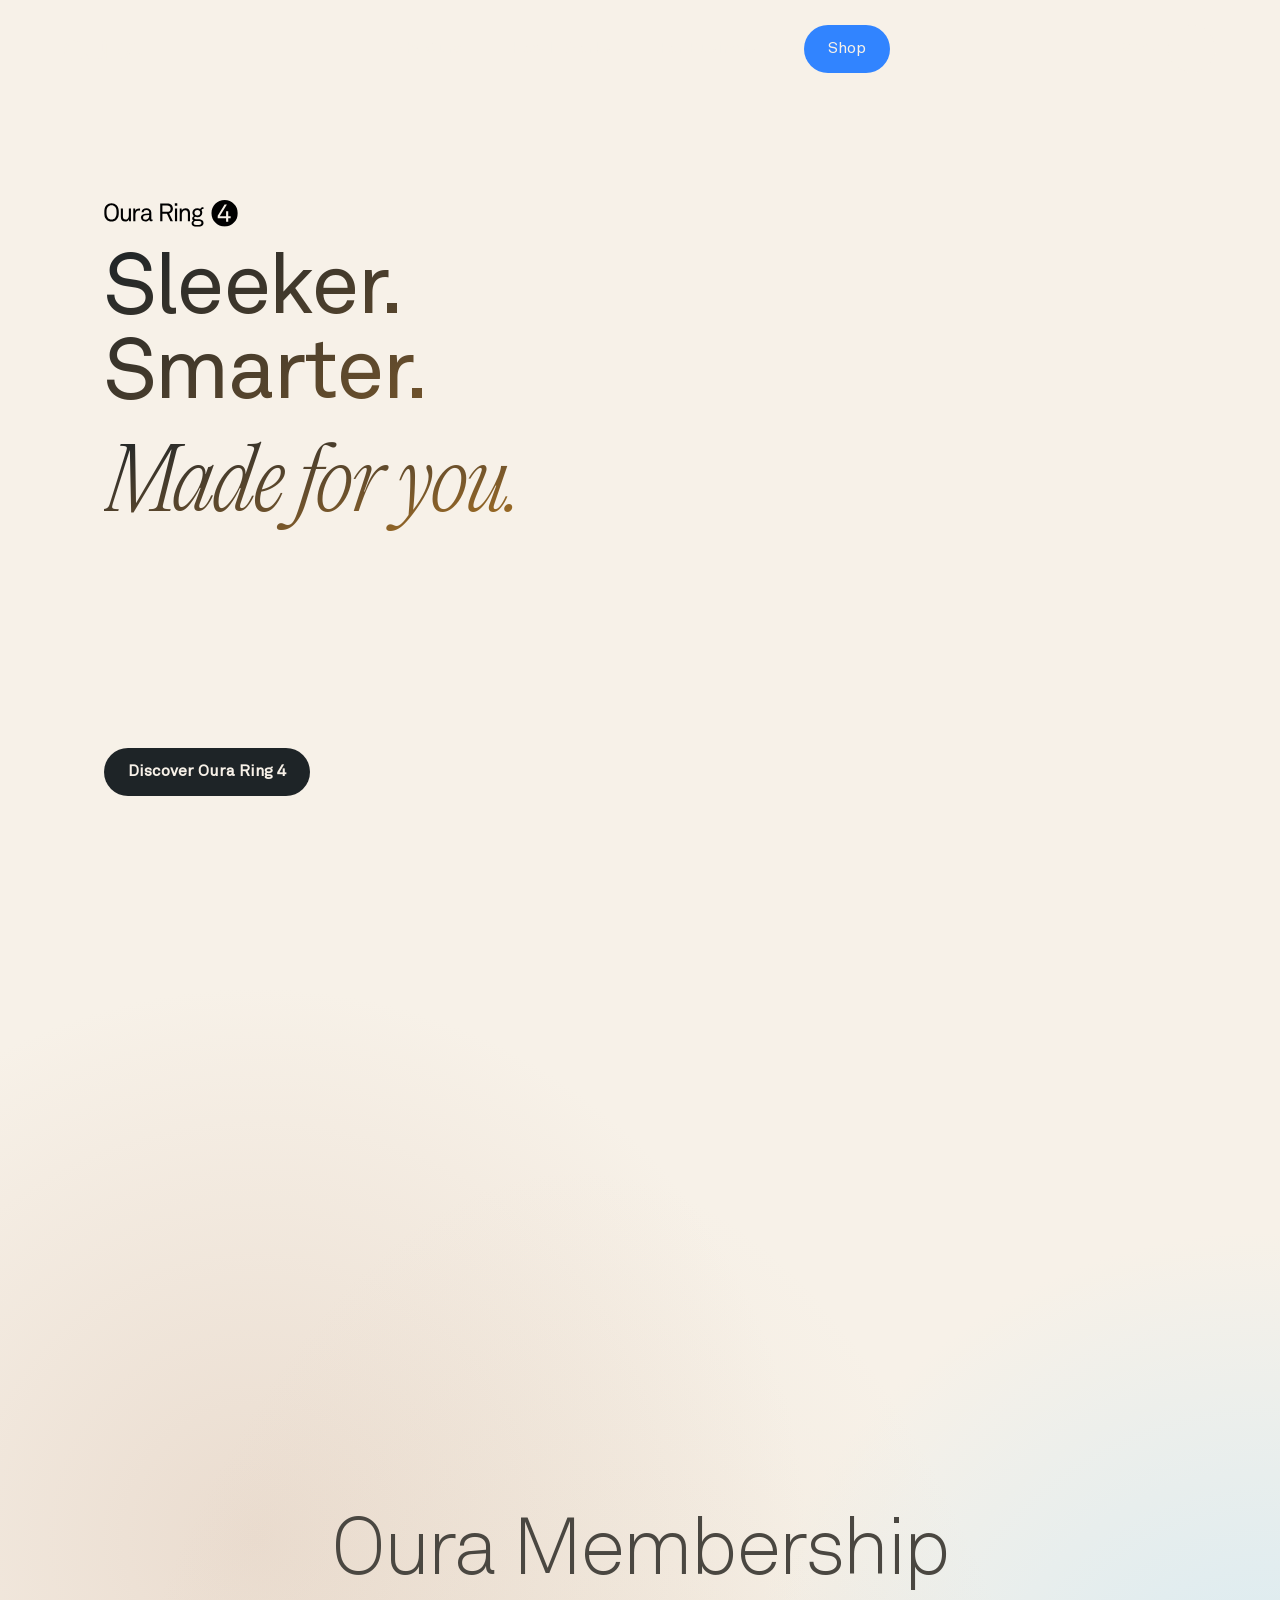
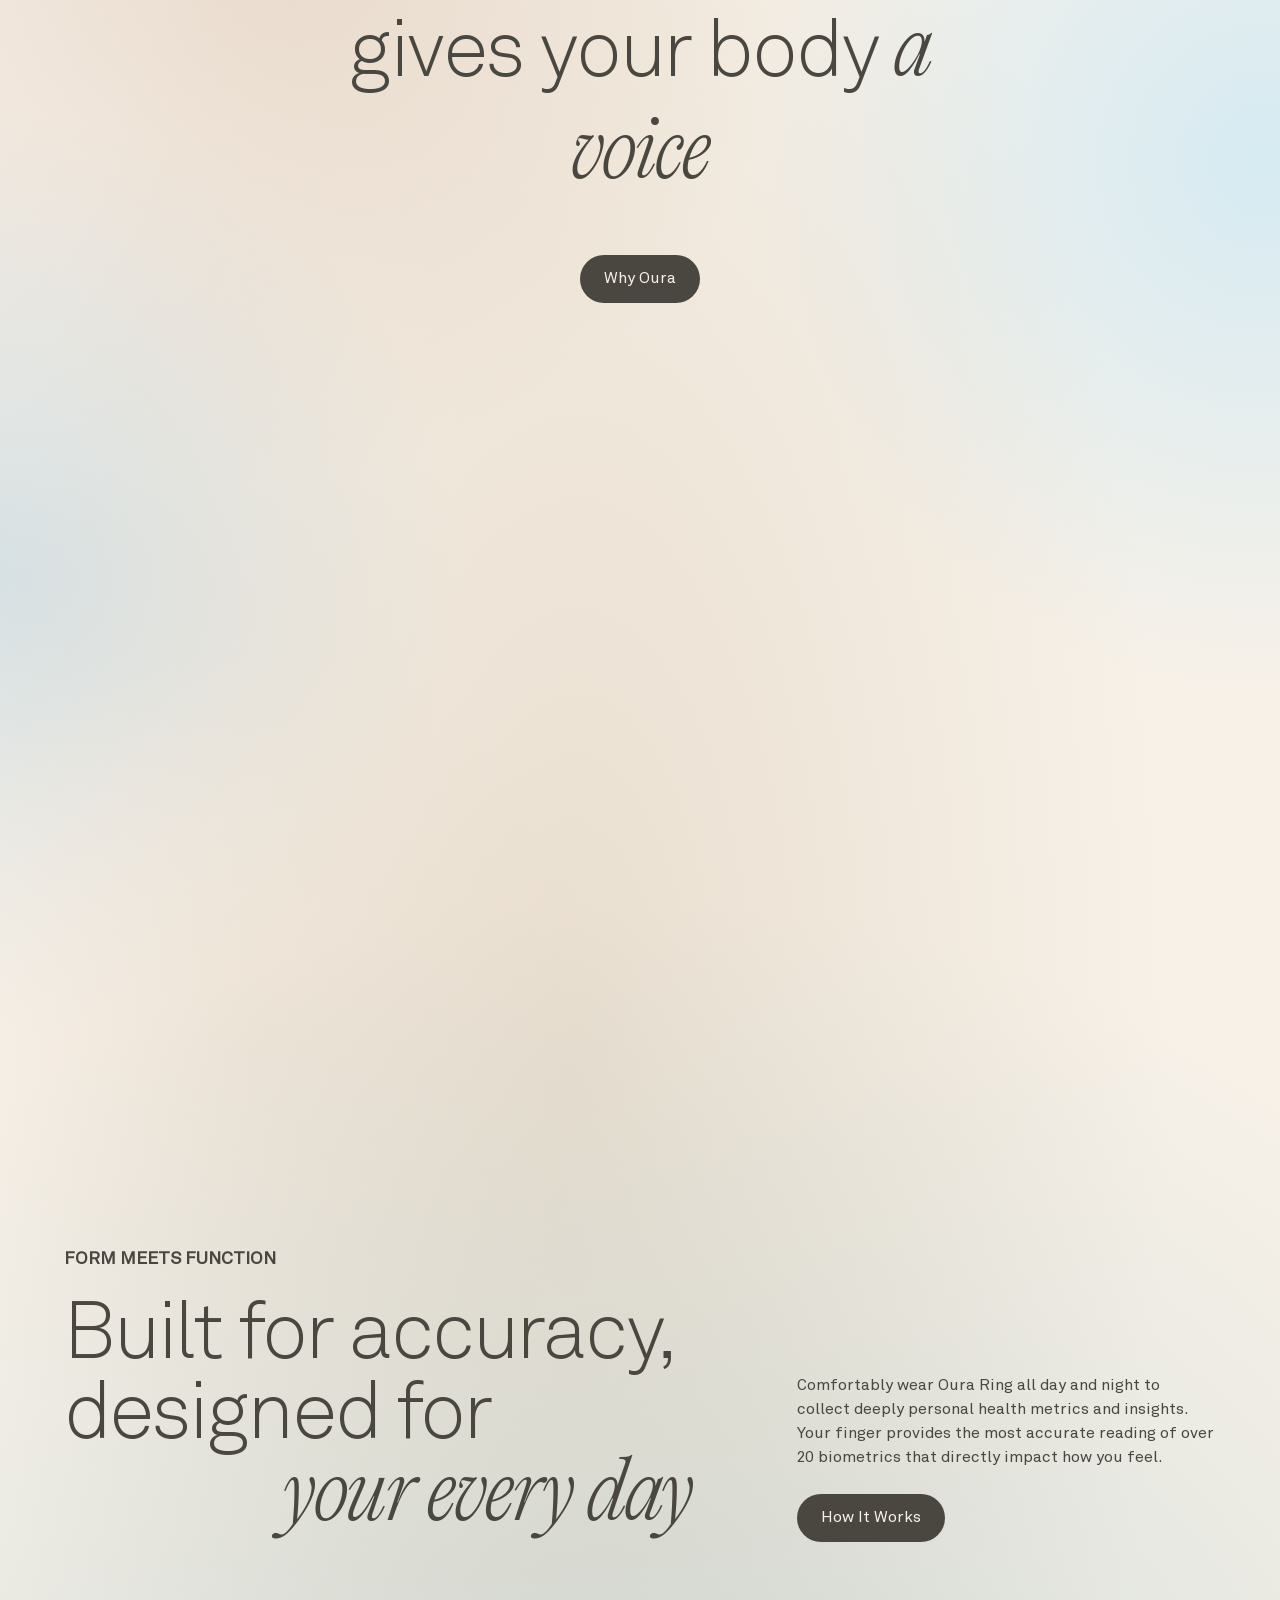
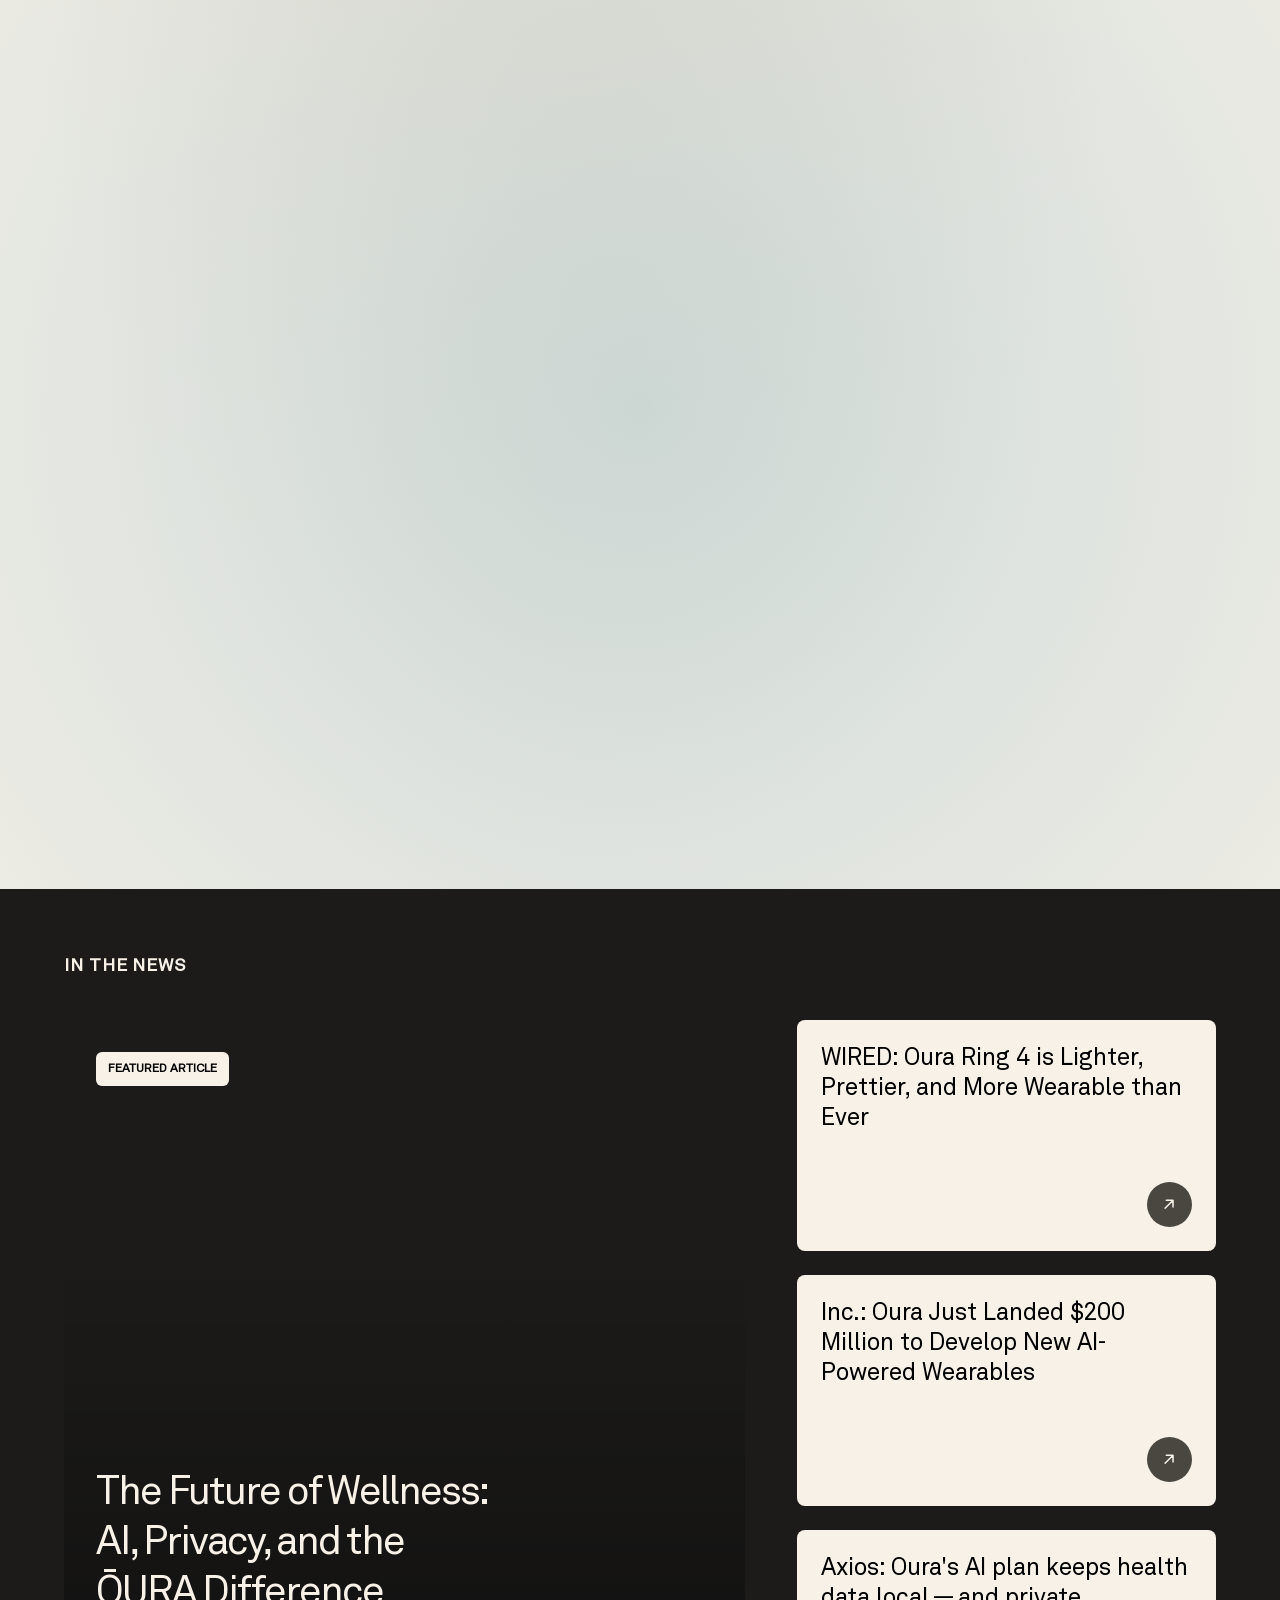
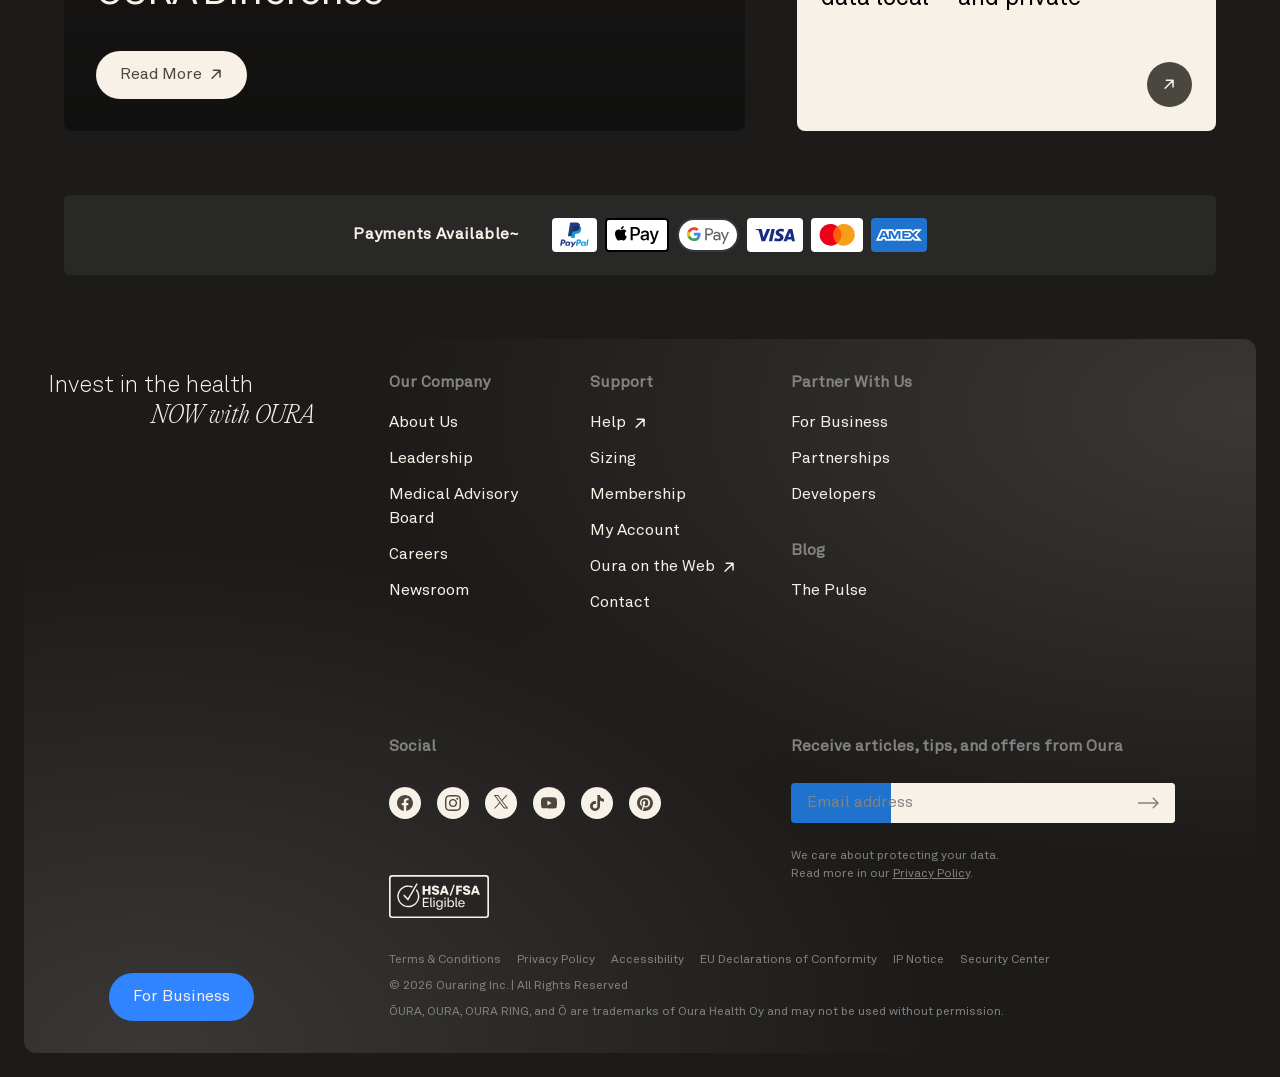
==== OURA real/homepage/index.html @ c1ae2dd7 "day 3" ====
<!DOCTYPE html>
<html class="__variable_e79b46 __variable_bc2c23 nojs" lang="en">
  <head>
    <meta charset="utf-8" />
    <meta name="viewport" content="width=device-width, initial-scale=1" />
    <link
      rel="stylesheet"
      href="css/4d5f6befde3ef5f7.css"
      crossorigin="anonymous"
      data-precedence="next"
    />
    <link
      rel="stylesheet"
      href="css/fde396f61163724d.css"
      crossorigin="anonymous"
      data-precedence="next"
    />
    <link
      rel="preload"
      as="script"
      fetchpriority="low"
      href="/b/a/ecom-website/52defcd49d0676578919734c98cdecbef0738498/_next/static/chunks/webpack-2a3241ae72e730c2.js"
      crossorigin=""
    />
    <script
      src="js/4bd1b696-15e2c83cc3e6f7f4.js"
      async=""
      crossorigin=""
    ></script>
    <script src="js/5964-0b4ef8fb1224ba0e.js" async="" crossorigin=""></script>
    <script
      src="js/main-app-6cfcec7c8ed0e0d9.js"
      async=""
      crossorigin=""
    ></script>
    <script
      src="js/2523d22c-cae80b92ff0c1af1.js"
      async=""
      crossorigin=""
    ></script>
    <script src="js/7397-bb8e3a0b268d50d9.js" async="" crossorigin=""></script>
    <script src="js/5445-4e228c581adcc8b3.js" async="" crossorigin=""></script>
    <script src="js/2626-b60da0f61f6b6c5b.js" async="" crossorigin=""></script>
    <script src="js/2159-d2d7d7e41a7e6dd1.js" async="" crossorigin=""></script>
    <script src="js/6963-131b6acbadae9380.js" async="" crossorigin=""></script>
    <script src="js/3563-7eb97f233c19e9f5.js" async="" crossorigin=""></script>
    <script src="js/6124-a1bd98cf41311509.js" async="" crossorigin=""></script>
    <script src="js/3386-6eb71f740450c1ed.js" async="" crossorigin=""></script>
    <script src="js/4574-bc144894e00c29c5.js" async="" crossorigin=""></script>
    <script src="js/361-b228f121e62b0c15.js" async="" crossorigin=""></script>
    <script src="js/4430-3633b6f81706ecc4.js" async="" crossorigin=""></script>
    <script src="js/6654-b358b0eb08f83de1.js" async="" crossorigin=""></script>
    <script src="js/2109-7cf0fad81a0d7079.js" async="" crossorigin=""></script>
    <script src="js/1993-073879f67f806329.js" async="" crossorigin=""></script>
    <script src="js/2844-efcd6a5d45e18b04.js" async="" crossorigin=""></script>
    <script src="js/page-ca6f07ba05d4f044.js" async="" crossorigin=""></script>
    <script src="js/2105-ca9fe4822d5cd746.js" async="" crossorigin=""></script>
    <script
      src="js/global-error-19670abc76315e35.js"
      async=""
      crossorigin=""
    ></script>
    <script src="js/3453-4519f84bff741622.js" async="" crossorigin=""></script>
    <script src="js/7206-9076074efef70e71.js" async="" crossorigin=""></script>
    <script src="js/7854-c154f13a865f1066.js" async="" crossorigin=""></script>
    <script
      src="js/layout-062512e7044c47cd.js"
      async=""
      crossorigin=""
    ></script>
    <script src="js/371-6d997ce34e8af5ad.js" async="" crossorigin=""></script>
    <script src="js/page-9898c92ec226a363.js" async="" crossorigin=""></script>
    <script
      src="js/not-found-bbe6196d7cb5ec1c.js"
      async=""
      crossorigin=""
    ></script>
    <link
      rel="preload"
      href="https://ouraringconfig.com/sdk/9.min.js"
      as="script"
    />
    <link
      rel="preload"
      href="https://cdn.noibu.com/collect-core.js"
      as="script"
    />
    <link
      rel="preload"
      href="https://decagon.ai/loaders/oura_embed.js"
      as="script"
    />
    <meta name="next-size-adjust" content="" />
    <noscript
      ><style>
        .motionComponent {
          filter: none !important;
          opacity: 1 !important;
          transform: none !important;
        }
      </style></noscript
    >
    <script
      src="js/polyfills-42372ed130431b0a.js"
      crossorigin="anonymous"
      nomodule=""
    ></script>
  </head>
  <body data-repo-name="ecom-website">
    <div hidden="">
      <!--$?--><template id="B:0"></template
      ><!--/$-->
    </div>
    <div data-cy="page-layout-v3">
      <div class="tailwind">
        <div
          class="ui-sr-only focus-within:ui-not-sr-only focus-within:ui-py-2 focus-within:ui-px-4"
        >
          <a data-cy="skip-to-content" href="#main-content"
            >Skip Navigation to Main Content</a
          >
        </div>
        <div
          class="ui-flex ui-flex-col ui-min-h-screen"
          data-cy="page-wrapper"
          id="page-wrapper"
        >
          <div class="ui-relative ui-pointer-events-none ui-flex-grow">
            <div
              class="ui-py-3.5 ui-px-1 ui-text-center ui-pointer-events-auto ui-relative ui-z-10 block bg-sandstone-200 text-sandstone-500"
              data-cy="eyebrow-cta-message"
            >
              <p
                class="ui-text-[0.875rem] ui-tracking-normal ui-text-left ui-text-inherit ui-font-sans ui-leading-normal ui-font-bold flex-wrap items-center justify-center gap-x-1 text-center block bg-sandstone-200 text-sandstone-500"
                style="hyphens: none"
                data-cy="generic-eyebrow-message"
              >
                Free trial offer at checkout: Natural Cycles non-hormonal birth
                control
              </p>
            </div>
            <div
              class="ui-absolute ui-top-auto ui-bottom-auto ui-w-full ui-h-full ui-pointer-events-none"
            >
              <header
                class="ui-py-2 ui-mt-4 ui-w-full ui-transition-all ui-duration-500 ui-z-100 ui-pointer-events-auto ui-sticky ui-top-4"
                data-cy="header"
              >
                <div
                  class="headerBlurV3 ui-overflow-hidden ui-rounded-lg ui-absolute ui-top-0 ui-right-2 ui-bottom-0 ui-left-2 lg:ui-left-6 lg:ui-right-6 lg:ui-transition-opacity lg:ui-opacity-0"
                ></div>
                <div
                  class="ui-gap-y-2 gridContainerV3 ui-z-200 ui-relative"
                  data-cy="layout-grid"
                >
                  <div
                    class="ui-col-start-main ui-col-end-main"
                    data-cy="gridItem_div"
                  >
                    <nav class="headerV3 ui-flex ui-items-center">
                      <ul class="ui-relative ui-w-24 ui-z-200">
                        <li class="ui-list-none ui-h-full">
                          <a
                            class="ui-py-3 ui-block ui-w-16 lg:ui-w-20"
                            data-cy="nav_logo_link"
                            data-menu-link="true"
                            id="nav_home"
                            tabindex="0"
                            aria-label="Oura home"
                            href=""
                            ><svg
                              aria-hidden="true"
                              viewBox="0 0 993 311"
                              xmlns="http://www.w3.org/2000/svg"
                            >
                              <path
                                d="M63.443 27.388H190.38V0H63.443zM643.464 174.105H554.68V83.082h88.783c31.634 0 52.89 18.292 52.89 45.513 0 27.221-21.256 45.51-52.89 45.51m29.409 21.29c30.456-8.686 50.136-34.907 50.136-66.8 0-41.397-31.967-69.212-79.547-69.212H528.035v244.66h26.646V198.174h90.3l57.501 105.867h28.83l-59.946-108.218zM389.668 308.653c65.348 0 110.987-45.903 110.987-111.63V59.384h-27.387v135.793c0 50.688-34.377 86.09-83.6 86.09-40.798 0-84.709-26.94-84.709-86.09V59.384h-27.382v137.64c0 65.726 46.093 111.628 112.093 111.628m478.192-217.35 57.757 126.333H809.735zm-12.848-31.916L743.16 304.044h28.606l27.662-62.713h136.493l27.67 62.713h28.603L880.342 59.383zm-728.077-4.611C56.944 54.775 0 111.719 0 181.712c0 69.996 56.944 126.94 126.937 126.94 69.996 0 126.94-56.944 126.94-126.94 0-69.993-56.944-126.937-126.94-126.937m0 226.49c-54.893 0-99.553-44.66-99.553-99.553 0-54.892 44.661-99.55 99.554-99.55 54.894 0 99.556 44.658 99.556 99.55 0 54.893-44.662 99.553-99.556 99.553"
                                fill="currentColor"
                              ></path></svg
                          ></a>
                        </li>
                      </ul>
                      <div
                        class="ui-flex-1 ui-flex ui-items-center ui-justify-end ui-mx-2 ui-transition lg:ui-gap-12 sm:ui-mx-4 lg:ui-justify-center"
                      >
                        <ul class="ui-hidden lg:ui-flex lg:ui-gap-12">
                          <li class="ui-list-none ui-h-full">
                            <a
                              class="ui-py-3 ui-text-stroke-color-transparent ui-text-stroke-width-0.5 ui-transition-all hover:ui-text-stroke-color-current"
                              data-cy="nav_ouraexperience"
                              data-menu-link="true"
                              id="nav_ouraexperience"
                              tabindex="0"
                              href="/why-oura"
                              >Why Oura</a
                            >
                          </li>
                          <li class="ui-list-none ui-h-full">
                            <a
                              class="ui-py-3 ui-text-stroke-color-transparent ui-text-stroke-width-0.5 ui-transition-all hover:ui-text-stroke-color-current"
                              data-cy="nav_howitworks"
                              data-menu-link="true"
                              id="nav_howitworks"
                              tabindex="0"
                              href="/how-it-works"
                              >How It Works</a
                            >
                          </li>
                          <li class="ui-list-none ui-h-full">
                            <a
                              class="ui-py-3 ui-text-stroke-color-transparent ui-text-stroke-width-0.5 ui-transition-all hover:ui-text-stroke-color-current"
                              data-cy="nav_business"
                              data-menu-link="true"
                              id="nav_business"
                              tabindex="0"
                              href="/business"
                              >For Business</a
                            >
                          </li>
                        </ul>
                      </div>
                      <div class="ui-flex ui-items-center ui-gap-3">
                        <span
                          class="ui-text-[0.875rem] ui-tracking-normal ui-text-right ui-text-inherit ui-font-sans ui-leading-normal ui-font-bold ui-hidden lg:ui-block"
                          aria-hidden="true"
                          >Menu</span
                        ><button
                          aria-controls="navMenu"
                          aria-expanded="false"
                          class="ui-bg-transparent ui-relative ui-text-inherit ui-h-10 ui-w-10 lg:ui-h-12 lg:ui-w-12 ui-rounded-full ui-border-solid ui-border"
                          data-cy="nav_hamburger"
                          id="hamburger"
                          type="button"
                        >
                          <span class="ui-sr-only"
                            >Open header menu navigation</span
                          ><span
                            aria-hidden="true"
                            class="hamburgerLinesV3 ui-block ui-h-4 ui-w-4 ui-absolute ui-left-1/2 ui-top-1/2 ui-transform ui--translate-x-1/2 ui--translate-y-1/2"
                          ></span>
                        </button>
                      </div>
                    </nav>
                  </div>
                </div>
                <div class="menuWrapper">
                  <div
                    aria-describedby="hamburger"
                    aria-hidden="true"
                    class="ui-fixed ui-top-0 ui-left-0 ui-right-0 ui-z-100 ui-transition-all ui-duration-300 ui-h-dvh ui-overflow-y-scroll lg:ui-hidden ui--translate-y-full"
                    data-cy="mobile-menu"
                    id="navMenu"
                  >
                    <div
                      class="ui-relative ui-min-h-full ui-bg-cream-100 ui-pt-20 ui-pb-8"
                      data-cy="radialGradientBG_div"
                    >
                      <div
                        class="ui-absolute ui-w-full ui-h-full ui-top-0 ui-left-0 ui-pointer-events-none"
                        data-cy="radialGradient_div"
                        id="butter-1"
                        style="
                          background-image: radial-gradient(
                            circle at 10% 10%,
                            rgba(215, 201, 167, 1) 0px,
                            transparent 40%
                          );
                        "
                      ></div>
                      <div
                        class="ui-absolute ui-w-full ui-h-full ui-top-0 ui-left-0 ui-pointer-events-none"
                        data-cy="radialGradient_div"
                        id="butter-2"
                        style="
                          background-image: radial-gradient(
                            circle at 70% 70%,
                            rgba(215, 201, 167, 1) 0px,
                            transparent 90%
                          );
                        "
                      ></div>
                      <div
                        class="ui-gap-y-2 gridContainerV3 ui-h-auto ui-content-between ui-relative"
                        data-cy="layout-grid"
                        style="min-height: calc(100dvh - 112px)"
                      >
                        <div
                          class="ui-col-start-main ui-col-end-main"
                          data-cy="gridItem_div"
                        >
                          <div
                            class="ui-border-t ui-border-opacity-[0.2] ui-border-sandstone-500"
                          >
                            <button
                              aria-expanded="true"
                              class="ui-pt-4 ui-w-full ui-flex ui-justify-between ui-items-center"
                              tabindex="-1"
                              type="button"
                              aria-controls="_R_peclsqivb_-content"
                            >
                              <div
                                class="ui-text-[1.125rem] ui-tracking-normal ui-text-left ui-text-sandstone-500 ui-font-sans ui-leading-normal ui-font-normal"
                              >
                                Shop
                              </div>
                              <svg
                                aria-hidden="true"
                                fill="none"
                                height="8"
                                viewBox="0 0 14 8"
                                width="14"
                                xmlns="http://www.w3.org/2000/svg"
                                class="ui-transition ui-duration-500 ui-rotate-0 ui-rotate-180"
                              >
                                <path
                                  d="M1 0.999756L7 6.99976L13 0.999756"
                                  stroke="currentColor"
                                ></path>
                              </svg>
                            </button>
                          </div>
                          <div
                            class="ui-border-opacity-[0.2] ui-w-full ui-pb-4 ui-border-sandstone-500"
                          >
                            <div
                              aria-hidden="false"
                              class="ui-mt-4"
                              data-cy="accordion-content-wrapper"
                              data-expanded="true"
                              aria-labelledby="_R_peclsqivb_-header"
                            >
                              <div
                                style="
                                  opacity: 0;
                                  filter: blur(5px);
                                  transform: translateY(-5px);
                                "
                              >
                                <nav
                                  class="lg:ui-pt-4 ui-border-sandstone-500 ui-border-opacity-[0.2] lg:ui-border-t"
                                >
                                  <ul class="ui-flex ui-flex-col ui-space-y-3">
                                    <li class="ui-list-none ui-h-full">
                                      <a
                                        class="hover:ui-font-bold"
                                        data-menu-link="true"
                                        tabindex="-1"
                                        href="/product/rings"
                                        >Oura Ring 4</a
                                      >
                                    </li>
                                    <li class="ui-list-none ui-h-full">
                                      <a
                                        class="hover:ui-font-bold"
                                        data-menu-link="true"
                                        tabindex="-1"
                                        href="/product/rings/oura-gen3"
                                        >Oura Ring Gen3
                                        <sup
                                          class="font-serif font-semibold tracking-wider text-blue-200 italic"
                                          >On Sale</sup
                                        ></a
                                      >
                                    </li>
                                    <li class="ui-list-none ui-h-full">
                                      <a
                                        class="hover:ui-font-bold"
                                        data-menu-link="true"
                                        tabindex="-1"
                                        href="/product/accessories/charger-oura-4"
                                        >Extra Charger</a
                                      >
                                    </li>
                                  </ul>
                                </nav>
                              </div>
                            </div>
                          </div>
                          <div
                            class="ui-border-t ui-border-opacity-[0.2] ui-border-sandstone-500"
                          >
                            <button
                              aria-expanded="false"
                              class="ui-pt-4 ui-w-full ui-flex ui-justify-between ui-items-center"
                              tabindex="0"
                              type="button"
                              aria-controls="_R_peclsqivb_-content"
                            >
                              <div
                                class="ui-text-[1.125rem] ui-tracking-normal ui-text-left ui-text-sandstone-500 ui-font-sans ui-leading-normal ui-font-normal"
                              >
                                Why Oura
                              </div>
                              <svg
                                aria-hidden="true"
                                fill="none"
                                height="8"
                                viewBox="0 0 14 8"
                                width="14"
                                xmlns="http://www.w3.org/2000/svg"
                                class="ui-transition ui-duration-500 ui-rotate-0"
                              >
                                <path
                                  d="M1 0.999756L7 6.99976L13 0.999756"
                                  stroke="currentColor"
                                ></path>
                              </svg>
                            </button>
                          </div>
                          <div
                            class="ui-border-opacity-[0.2] ui-w-full ui-pb-4 ui-border-sandstone-500"
                          >
                            <div
                              aria-hidden="true"
                              class="ui-mt-4 ui-hidden"
                              data-cy="accordion-content-wrapper"
                              data-expanded="false"
                              aria-labelledby="_R_peclsqivb_-header"
                            >
                              <div
                                style="
                                  opacity: 0;
                                  filter: blur(5px);
                                  transform: translateY(-5px);
                                "
                              >
                                <nav
                                  class="lg:ui-pt-4 ui-border-sandstone-500 ui-border-opacity-[0.2] lg:ui-border-t"
                                >
                                  <ul class="ui-flex ui-flex-col ui-space-y-3">
                                    <li class="ui-list-none ui-h-full">
                                      <a
                                        class="hover:ui-font-bold"
                                        data-menu-link="true"
                                        tabindex="-1"
                                        href="/why-oura"
                                        >Explore Why Oura</a
                                      >
                                    </li>
                                    <li class="ui-list-none ui-h-full">
                                      <a
                                        class="hover:ui-font-bold"
                                        data-menu-link="true"
                                        tabindex="-1"
                                        href="/science-and-research"
                                        >Science and Research</a
                                      >
                                    </li>
                                    <li class="ui-list-none ui-h-full">
                                      <a
                                        class="hover:ui-font-bold"
                                        data-menu-link="true"
                                        tabindex="-1"
                                        href="/sleep-and-rest"
                                        >Sleep and Rest</a
                                      >
                                    </li>
                                    <li class="ui-list-none ui-h-full">
                                      <a
                                        class="hover:ui-font-bold"
                                        data-menu-link="true"
                                        tabindex="-1"
                                        href="/womens-health"
                                        >Women's Health</a
                                      >
                                    </li>
                                    <li class="ui-list-none ui-h-full">
                                      <a
                                        class="hover:ui-font-bold"
                                        data-menu-link="true"
                                        tabindex="-1"
                                        href="/stress"
                                        >Stress</a
                                      >
                                    </li>
                                    <li class="ui-list-none ui-h-full">
                                      <a
                                        class="hover:ui-font-bold"
                                        data-menu-link="true"
                                        tabindex="-1"
                                        href="/heart-health"
                                        >Heart Health</a
                                      >
                                    </li>
                                    <li class="ui-list-none ui-h-full">
                                      <a
                                        class="hover:ui-font-bold"
                                        data-menu-link="true"
                                        tabindex="-1"
                                        href="/activity-and-movement"
                                        >Activity and Movement</a
                                      >
                                    </li>
                                  </ul>
                                </nav>
                              </div>
                            </div>
                          </div>
                          <div
                            class="ui-border-t ui-border-opacity-[0.2] ui-border-sandstone-500"
                          >
                            <button
                              aria-expanded="false"
                              class="ui-pt-4 ui-w-full ui-flex ui-justify-between ui-items-center"
                              tabindex="0"
                              type="button"
                              aria-controls="_R_peclsqivb_-content"
                            >
                              <div
                                class="ui-text-[1.125rem] ui-tracking-normal ui-text-left ui-text-sandstone-500 ui-font-sans ui-leading-normal ui-font-normal"
                              >
                                How It Works
                              </div>
                              <svg
                                aria-hidden="true"
                                fill="none"
                                height="8"
                                viewBox="0 0 14 8"
                                width="14"
                                xmlns="http://www.w3.org/2000/svg"
                                class="ui-transition ui-duration-500 ui-rotate-0"
                              >
                                <path
                                  d="M1 0.999756L7 6.99976L13 0.999756"
                                  stroke="currentColor"
                                ></path>
                              </svg>
                            </button>
                          </div>
                          <div
                            class="ui-border-opacity-[0.2] ui-w-full ui-pb-4 ui-border-b ui-border-sandstone-500"
                          >
                            <div
                              aria-hidden="true"
                              class="ui-mt-4 ui-hidden"
                              data-cy="accordion-content-wrapper"
                              data-expanded="false"
                              aria-labelledby="_R_peclsqivb_-header"
                            >
                              <div
                                style="
                                  opacity: 0;
                                  filter: blur(5px);
                                  transform: translateY(-5px);
                                "
                              >
                                <nav
                                  class="lg:ui-pt-4 ui-border-sandstone-500 ui-border-opacity-[0.2] lg:ui-border-t"
                                >
                                  <ul class="ui-flex ui-flex-col ui-space-y-3">
                                    <li class="ui-list-none ui-h-full">
                                      <a
                                        class="hover:ui-font-bold"
                                        data-menu-link="true"
                                        tabindex="-1"
                                        href="/how-it-works"
                                        >Explore How It Works</a
                                      >
                                    </li>
                                    <li class="ui-list-none ui-h-full">
                                      <a
                                        class="hover:ui-font-bold"
                                        data-menu-link="true"
                                        tabindex="-1"
                                        href="/integrations"
                                        >Integrations</a
                                      >
                                    </li>
                                  </ul>
                                </nav>
                              </div>
                            </div>
                          </div>
                        </div>
                        <div
                          class="ui-col-start-main lg:ui-col-start-17 ui-col-end-main lg:ui-col-end-main"
                          data-cy="gridItem_div"
                        >
                          <nav class="ui-grid ui-grid-cols-1">
                            <div
                              class="ui-col-start-full ui-col-end-full ui-row-start-1 ui-row-end-2"
                              data-cy="gridItem_div"
                            >
                              <ul>
                                <li class="ui-list-none ui-h-full">
                                  <a
                                    class="ui-block ui-rounded-xl ui-overflow-hidden"
                                    data-cy="shop"
                                    data-menu-link="true"
                                    tabindex="-1"
                                    aria-label="Shop Rings"
                                    href="/product/rings"
                                    ><img
                                      alt="Shop Rings"
                                      loading="lazy"
                                      width="400"
                                      height="233"
                                      decoding="async"
                                      data-nimg="1"
                                      class="h-36 rounded-lg object-cover md:h-auto"
                                      style="color: transparent"
                                      srcset="
                                        images/Mask_BXZVD9_1.png 1x,
                                        images/Mask_BXZVD9.png   2x
                                      "
                                      src="images/Mask_BXZVD9.png"
                                  /></a>
                                </li>
                              </ul>
                            </div>
                            <div
                              class="ui-col-start-full ui-col-end-full ui-row-start-1 ui-row-end-2 ui-p-4 ui-flex ui-flex-col ui-justify-start ui-pointer-events-none ui-relative"
                              data-cy="gridItem_div"
                            >
                              <div
                                class="ui-text-base ui-tracking-normal ui-text-left ui-text-sandstone-500 ui-font-sans ui-leading-normal ui-font-normal ui-flex ui-flex-col"
                              >
                                <span
                                  class="ui-text-left ui-text-sandstone-500 ui-font-sans ui-leading-tight ui-font-thin ui-text-heading-sm xl:ui-text-heading-lg"
                                  >Oura Ring 4<em
                                    class="block font-serif italic"
                                    >is here</em
                                  ></span
                                >
                              </div>
                            </div>
                            <div
                              class="ui-col-start-full ui-col-end-full ui-row-start-1 ui-row-end-2 ui-p-4 ui-flex ui-flex-col ui-justify-end ui-pointer-events-none ui-relative"
                              data-cy="gridItem_div"
                            >
                              <div
                                class="ui-bg-blue-100 ui-text-sandstone-200 ui-self-end ui-rounded-full ui-text-center ui-inline-block ui-py-2 ui-px-4 lg:ui-py-3 lg:ui-px-6"
                              >
                                Shop
                              </div>
                            </div>
                          </nav>
                        </div>
                      </div>
                    </div>
                  </div>
                  <div
                    aria-describedby="hamburger"
                    aria-hidden="true"
                    class="ui-rounded-b-xl ui-bg-sandstone-200 ui-fixed ui-top-0 ui-left-0 ui-right-0 ui-transition-all ui-duration-300 ui-pt-28 ui-pb-16 ui-hidden lg:ui-block ui--translate-y-full"
                    data-cy="desktop-menu"
                    id="navMenu"
                  >
                    <div
                      class="ui-gap-y-2 gridContainerV3"
                      data-cy="layout-grid"
                    >
                      <div
                        class="lg:ui-col-start-main lg:ui-col-end-6"
                        data-cy="gridItem_div"
                      >
                        <nav
                          class="lg:ui-pt-4 ui-border-sandstone-500 ui-border-opacity-[0.2] lg:ui-border-t"
                        >
                          <div
                            class="ui-text-[1.125rem] ui-tracking-normal ui-text-left ui-text-sandstone-500 ui-font-sans ui-leading-normal ui-font-semibold ui-pb-2.5"
                          >
                            Shop
                          </div>
                          <ul class="ui-flex ui-flex-col ui-space-y-3">
                            <li class="ui-list-none ui-h-full">
                              <a
                                class="hover:ui-font-bold"
                                data-menu-link="true"
                                tabindex="-1"
                                href="/product/rings"
                                >Oura Ring 4</a
                              >
                            </li>
                            <li class="ui-list-none ui-h-full">
                              <a
                                class="hover:ui-font-bold"
                                data-menu-link="true"
                                tabindex="-1"
                                href="/product/rings/oura-gen3"
                                >Oura Ring Gen3
                                <sup
                                  class="font-serif font-semibold tracking-wider text-blue-200 italic"
                                  >On Sale</sup
                                ></a
                              >
                            </li>
                            <li class="ui-list-none ui-h-full">
                              <a
                                class="hover:ui-font-bold"
                                data-menu-link="true"
                                tabindex="-1"
                                href="/product/accessories/charger-oura-4"
                                >Extra Charger</a
                              >
                            </li>
                          </ul>
                        </nav>
                      </div>
                      <div
                        class="lg:ui-col-start-7 lg:ui-col-end-11"
                        data-cy="gridItem_div"
                      >
                        <nav
                          class="lg:ui-pt-4 ui-border-sandstone-500 ui-border-opacity-[0.2] lg:ui-border-t"
                        >
                          <div
                            class="ui-text-[1.125rem] ui-tracking-normal ui-text-left ui-text-sandstone-500 ui-font-sans ui-leading-normal ui-font-semibold ui-pb-2.5"
                          >
                            Why Oura
                          </div>
                          <ul class="ui-flex ui-flex-col ui-space-y-3">
                            <li class="ui-list-none ui-h-full">
                              <a
                                class="hover:ui-font-bold"
                                data-menu-link="true"
                                tabindex="-1"
                                href="/why-oura"
                                >Explore Why Oura</a
                              >
                            </li>
                            <li class="ui-list-none ui-h-full">
                              <a
                                class="hover:ui-font-bold"
                                data-menu-link="true"
                                tabindex="-1"
                                href="/science-and-research"
                                >Science and Research</a
                              >
                            </li>
                            <li class="ui-list-none ui-h-full">
                              <a
                                class="hover:ui-font-bold"
                                data-menu-link="true"
                                tabindex="-1"
                                href="/sleep-and-rest"
                                >Sleep and Rest</a
                              >
                            </li>
                            <li class="ui-list-none ui-h-full">
                              <a
                                class="hover:ui-font-bold"
                                data-menu-link="true"
                                tabindex="-1"
                                href="/womens-health"
                                >Women's Health</a
                              >
                            </li>
                            <li class="ui-list-none ui-h-full">
                              <a
                                class="hover:ui-font-bold"
                                data-menu-link="true"
                                tabindex="-1"
                                href="/stress"
                                >Stress</a
                              >
                            </li>
                            <li class="ui-list-none ui-h-full">
                              <a
                                class="hover:ui-font-bold"
                                data-menu-link="true"
                                tabindex="-1"
                                href="/heart-health"
                                >Heart Health</a
                              >
                            </li>
                            <li class="ui-list-none ui-h-full">
                              <a
                                class="hover:ui-font-bold"
                                data-menu-link="true"
                                tabindex="-1"
                                href="/activity-and-movement"
                                >Activity and Movement</a
                              >
                            </li>
                          </ul>
                        </nav>
                      </div>
                      <div
                        class="lg:ui-col-start-12 lg:ui-col-end-16"
                        data-cy="gridItem_div"
                      >
                        <nav
                          class="lg:ui-pt-4 ui-border-sandstone-500 ui-border-opacity-[0.2] lg:ui-border-t"
                        >
                          <div
                            class="ui-text-[1.125rem] ui-tracking-normal ui-text-left ui-text-sandstone-500 ui-font-sans ui-leading-normal ui-font-semibold ui-pb-2.5"
                          >
                            How It Works
                          </div>
                          <ul class="ui-flex ui-flex-col ui-space-y-3">
                            <li class="ui-list-none ui-h-full">
                              <a
                                class="hover:ui-font-bold"
                                data-menu-link="true"
                                tabindex="-1"
                                href="/how-it-works"
                                >Explore How It Works</a
                              >
                            </li>
                            <li class="ui-list-none ui-h-full">
                              <a
                                class="hover:ui-font-bold"
                                data-menu-link="true"
                                tabindex="-1"
                                href="/integrations"
                                >Integrations</a
                              >
                            </li>
                          </ul>
                        </nav>
                      </div>
                      <div
                        class="ui-col-start-main lg:ui-col-start-17 ui-col-end-main lg:ui-col-end-main"
                        data-cy="gridItem_div"
                      >
                        <nav class="ui-grid ui-grid-cols-1">
                          <div
                            class="ui-col-start-full ui-col-end-full ui-row-start-1 ui-row-end-2"
                            data-cy="gridItem_div"
                          >
                            <ul>
                              <li class="ui-list-none ui-h-full">
                                <a
                                  class="ui-block ui-rounded-xl ui-overflow-hidden"
                                  data-cy="shop"
                                  data-menu-link="true"
                                  tabindex="-1"
                                  aria-label="Shop Rings"
                                  href="/product/rings"
                                  ><img
                                    alt="Shop Rings"
                                    loading="lazy"
                                    width="400"
                                    height="233"
                                    decoding="async"
                                    data-nimg="1"
                                    class="h-36 rounded-lg object-cover md:h-auto"
                                    style="color: transparent"
                                    srcset="
                                      images/Mask_BXZVD9_1.png 1x,
                                      images/Mask_BXZVD9.png   2x
                                    "
                                    src="images/Mask_BXZVD9.png"
                                /></a>
                              </li>
                            </ul>
                          </div>
                          <div
                            class="ui-col-start-full ui-col-end-full ui-row-start-1 ui-row-end-2 ui-p-4 ui-flex ui-flex-col ui-justify-start ui-pointer-events-none ui-relative"
                            data-cy="gridItem_div"
                          >
                            <div
                              class="ui-text-base ui-tracking-normal ui-text-left ui-text-sandstone-500 ui-font-sans ui-leading-normal ui-font-normal ui-flex ui-flex-col"
                            >
                              <span
                                class="ui-text-left ui-text-sandstone-500 ui-font-sans ui-leading-tight ui-font-thin ui-text-heading-sm xl:ui-text-heading-lg"
                                >Oura Ring 4<em class="block font-serif italic"
                                  >is here</em
                                ></span
                              >
                            </div>
                          </div>
                          <div
                            class="ui-col-start-full ui-col-end-full ui-row-start-1 ui-row-end-2 ui-p-4 ui-flex ui-flex-col ui-justify-end ui-pointer-events-none ui-relative"
                            data-cy="gridItem_div"
                          >
                            <div
                              class="ui-bg-blue-100 ui-text-sandstone-200 ui-self-end ui-rounded-full ui-text-center ui-inline-block ui-py-2 ui-px-4 lg:ui-py-3 lg:ui-px-6"
                            >
                              Shop
                            </div>
                          </div>
                        </nav>
                      </div>
                    </div>
                  </div>
                </div>
                <button
                  aria-hidden="true"
                  class="headerMenuBlurV3 ui-hidden lg:ui-fixed lg:ui-top-0 lg:ui-left-0 lg:ui-right-0 lg:ui-block lg:ui-transition-opacity lg:ui--z-10 lg:ui-bottom-auto lg:ui-opacity-0"
                  data-cy="desktop_menu_background_blur"
                  tabindex="-1"
                  type="button"
                >
                  <span class="ui-sr-only">Close header menu navigation</span>
                </button>
              </header>
            </div>
            <main
              aria-label="mainLabel"
              class="ui-pointer-events-auto"
              data-cy="main-content"
              id="main-content"
              tabindex="-1"
            >
              <div class="" data-cy="page-home">
                <div
                  class="relative bg-sandstone-200"
                  data-cy="hero-gift-card-chiclet-wrapper"
                >
                  <div>
                    <div data-cy="or4-hero">
                      <section
                        class="h-svh bg-sandstone-200 lg:pb-4"
                        data-cy="home-hero"
                      >
                        <div
                          class="ui-gap-y-2 gridContainerV3 h-full"
                          data-cy="layout-grid"
                        >
                          <div
                            class="ui-col-start-full ui-col-end-full ui-row-start-1 ui-row-end-2 h-full overflow-hidden lg:mx-5 lg:rounded-b-xl"
                            data-cy="gridItem_div"
                          >
                            <video
                              playsinline=""
                              autoplay=""
                              muted=""
                              poster="https://ourahealth.imgix.net/or4-home-hero-desktop-fallback.png?ixlib=js-3.8.0&fm=webp&w=1920&q=75&s=0f4e4db6ba0d48ee20ff1dfe3f8535c9"
                              class="relative hidden h-screen min-h-[50em] w-full object-cover md:block"
                              data-cy="video"
                              style="
                                mask-image: none;
                                backface-visibility: hidden;
                              "
                            >
                              <source
                                type="video/mp4"
                                src="media/gen4-hero-desktop-tony-2.mp4"
                              /></video
                            ><video
                              playsinline=""
                              autoplay=""
                              muted=""
                              poster="https://ourahealth.imgix.net/or4-home-hero-mobile-fallback.png?ixlib=js-3.8.0&fm=webp&w=1920&q=75&s=0bbd35d05cbce3e8527cbe64c9d46e6b"
                              class="relative size-full object-cover md:hidden"
                              data-cy="video"
                              style="
                                mask-image: none;
                                backface-visibility: hidden;
                              "
                            >
                              <source
                                type="video/mp4"
                                src="media/gen4-hero-mobile-final.mp4"
                              />
                            </video>
                          </div>
                          <div
                            class="ui-col-start-full ui-col-end-full ui-row-start-1 ui-row-end-2 z-20 clip-polygon md:relative lg:mx-5"
                            data-cy="gridItem_div"
                          >
                            <div
                              class="top-0 left-0 h-svh w-full lg:-top-12 lg:bottom-0 lg:h-auto absolute"
                              data-cy="home-hero-overlay"
                            >
                              <div
                                class="ui-gap-y-0 gridContainerV3 h-full content-between lg:px-5 lg:pb-4"
                                data-cy="layout-grid"
                              >
                                <div
                                  class="ui-col-start-main ui-col-end-main"
                                  data-cy="gridItem_div"
                                >
                                  <div
                                    class="motionComponent"
                                    style="
                                      opacity: 0;
                                      filter: blur(5px);
                                      transform: translateY(25px);
                                    "
                                  >
                                    <div
                                      class="mt-40 md:mt-[27.5vh] md:max-w-[540px] lg:max-w-[46%]"
                                    >
                                      <span
                                        class="mb-2 flex flex-row items-center justify-center md:mb-5 md:justify-start"
                                        ><svg
                                          aria-hidden="true"
                                          fill="none"
                                          height="28"
                                          viewBox="0 0 134 28"
                                          width="134"
                                          xmlns="http://www.w3.org/2000/svg"
                                        >
                                          <mask
                                            height="27"
                                            id="oura_ring_4_logo_mask_0"
                                            maskUnits="userSpaceOnUse"
                                            style="mask-type: luminance"
                                            width="134"
                                            x="0"
                                            y="0"
                                          >
                                            <path
                                              d="M133.811 0H0.173828V26.8656H133.811V0Z"
                                              fill="white"
                                            ></path>
                                          </mask>
                                          <g
                                            mask="url(#oura_ring_4_logo_mask_0)"
                                          >
                                            <path
                                              d="M2.40741 19.4794C0.586181 17.5765 0.173828 15.2584 0.173828 12.3867C0.173828 9.51508 0.586181 7.197 2.40741 5.2941C3.7132 3.91016 5.46569 3.18359 7.49309 3.18359C9.5205 3.18359 11.273 3.91016 12.5788 5.2941C14.4 7.197 14.8124 9.51508 14.8124 12.3867C14.8124 15.2584 14.4 17.5765 12.5788 19.4794C11.273 20.8633 9.5205 21.5554 7.49309 21.5554C5.46569 21.5554 3.7132 20.8633 2.40741 19.4794ZM11.1012 17.9225C12.4413 16.4347 12.5444 14.3588 12.5444 12.3521C12.5444 10.3454 12.407 8.30414 11.1012 6.78181C10.2078 5.81306 9.03942 5.2595 7.52747 5.2595C6.0155 5.2595 4.8128 5.81306 3.95374 6.78181C2.61359 8.26955 2.5105 10.3454 2.5105 12.3521C2.5105 14.3588 2.64795 16.4001 3.95374 17.9225C4.84716 18.8912 6.04986 19.4102 7.52747 19.4102C9.00506 19.4102 10.2421 18.8912 11.1012 17.9225Z"
                                              fill="currentColor"
                                            ></path>
                                            <path
                                              d="M16.8398 16.9188V8.61523H18.936V16.6074C18.936 18.4757 19.795 19.6175 21.6162 19.6175C23.4375 19.6175 24.8463 17.8876 24.8463 15.3965V8.61523H26.9426V21.209H25.1213L24.9838 19.1677C24.4684 20.7246 22.7847 21.5549 21.3069 21.5549C18.5924 21.5549 16.8398 19.7905 16.8398 16.9188Z"
                                              fill="currentColor"
                                            ></path>
                                            <path
                                              d="M29.2446 8.61552H31.1345L31.3062 10.7952C31.9593 9.16908 33.4711 8.51172 35.0518 8.51172C36.6326 8.51172 35.7047 8.51172 36.0485 8.5809V10.6914C35.7735 10.6222 35.4642 10.553 35.0518 10.553C32.3029 10.553 31.375 12.6289 31.375 15.0508V21.1402H29.2789V8.61552H29.2446Z"
                                              fill="currentColor"
                                            ></path>
                                            <path
                                              d="M36.9414 17.6455C36.9414 16.0194 37.9723 13.8743 41.4086 13.6667L45.223 13.4245V12.5596C45.223 10.7605 44.2951 9.9301 42.5083 9.9301C40.7215 9.9301 39.6561 10.7951 39.6561 12.2136H37.5945C37.6287 9.65332 39.7936 8.2002 42.5083 8.2002C45.223 8.2002 47.3191 9.75712 47.3191 12.5596V18.6489C47.3191 19.3062 47.5939 19.5138 48.0064 19.5138C48.4187 19.5138 48.35 19.5138 48.556 19.4446V21.0016C48.1094 21.2437 47.6971 21.313 47.1816 21.313C46.0821 21.313 45.3605 20.448 45.3605 19.41C44.6044 20.621 43.0924 21.4859 41.3056 21.4859C38.4534 21.4859 37.0102 19.5484 37.0102 17.6109L36.9414 17.6455ZM45.1885 15.881V15.1198L41.5804 15.3274C40.3434 15.3966 39.072 16.0886 39.072 17.6109C39.072 19.1332 39.7593 19.7906 41.5461 19.7906C43.3329 19.7906 45.1885 18.0607 45.1885 15.881Z"
                                              fill="currentColor"
                                            ></path>
                                            <path
                                              d="M120.649 0C113.364 0 107.488 5.91629 107.488 13.2511C107.488 20.5859 113.364 26.5022 120.649 26.5022C127.934 26.5022 133.81 20.5514 133.81 13.2511C133.81 5.9509 127.934 0 120.649 0ZM126.663 18.1641H124.223V21.8662H122.092V18.1641H113.708V15.8114L120.581 4.60158H122.917L115.701 16.2266H122.092V11.1406H124.223V16.2266H126.663V18.1295V18.1641Z"
                                              fill="currentColor"
                                            ></path>
                                            <path
                                              d="M63.0752 3.49121C66.6351 3.49121 68.91 5.43216 68.91 8.64288C68.91 10.8849 67.6248 12.7013 65.1783 13.4209L68.9375 21.1364H66.4669L62.955 13.7946H58.4054V21.1364H56.2061V3.49121H63.0787H63.0752ZM66.6351 8.64288C66.6351 6.40093 65.1508 5.53251 63.0752 5.53251H58.4019V11.7291H63.0752C65.1508 11.7291 66.6351 10.8814 66.6351 8.64288Z"
                                              fill="currentColor"
                                            ></path>
                                            <path
                                              d="M73.2631 3.16943V5.65704H70.8164V3.16943H73.2631ZM73.1118 8.57021V21.1398H70.9607V8.57021H73.1118Z"
                                              fill="currentColor"
                                            ></path>
                                            <path
                                              d="M75.7344 8.57016H77.5624L77.7342 10.5111C78.3768 9.01647 80.1809 8.2207 81.5897 8.2207C84.4316 8.2207 85.9917 9.93678 85.9917 12.85V21.1398H83.8885V13.151C83.8885 11.3103 83.0467 10.1375 81.1945 10.1375C79.0916 10.1375 77.8305 11.9781 77.8305 14.3204V21.1398H75.7275V8.57016H75.7344Z"
                                              fill="currentColor"
                                            ></path>
                                            <path
                                              d="M87.627 23.2052C87.627 21.887 88.4929 20.9632 89.5067 20.5169C88.7402 20.1675 88.2214 19.472 88.2214 18.4998C88.2214 17.3788 89.0873 16.4828 89.9774 16.0849C89.0392 15.3894 88.4206 14.0194 88.4206 12.7738C88.4206 9.98521 90.5237 8.21724 93.3654 8.21724C94.551 8.21724 95.5166 8.49055 96.2829 8.96455C96.7022 7.84357 97.6677 7.17236 98.8532 7.17236C99.0766 7.17236 99.2965 7.19658 99.4718 7.2208V8.96455C99.324 8.94033 99.1763 8.94033 99.0011 8.94033C98.1865 8.94033 97.5921 9.38664 97.4684 10.0855C97.9873 10.7567 98.2827 11.5802 98.2827 12.6977C98.2827 15.386 96.2073 17.2024 93.3621 17.2024C92.5476 17.2024 91.8055 17.0779 91.1628 16.8045C90.6439 16.9533 90.1251 17.4999 90.1251 18.0743C90.1251 18.9219 90.8434 19.1434 91.6335 19.1434H94.3517C95.8363 19.1434 97.5407 19.4167 98.5303 20.4373C99.1247 21.0359 99.5199 21.8558 99.5199 22.9007C99.5199 25.814 96.6025 26.8588 93.3654 26.8588C90.1286 26.8588 87.6303 25.8624 87.6303 23.1984L87.627 23.2052ZM97.4649 22.9075C97.4649 21.0393 95.6093 20.9424 94.1044 20.9424H91.2109C90.2729 21.1916 89.5787 21.9388 89.5787 22.9075C89.5787 24.8245 91.6302 25.0735 93.4858 25.0735C95.3413 25.0735 97.4649 24.6999 97.4649 22.9075ZM96.2519 12.7012C96.2519 11.1096 95.1902 9.93677 93.3586 9.93677C91.5272 9.93677 90.4653 11.1062 90.4653 12.7012C90.4653 14.2961 91.5272 15.514 93.3586 15.514C95.1902 15.514 96.2519 14.2927 96.2519 12.7012Z"
                                              fill="currentColor"
                                            ></path>
                                          </g></svg
                                      ></span>
                                      <h1
                                        class="ui-text-[2.5rem] ui-tracking-tight md:ui-text-[3.75rem] lg:ui-text-[5rem] ui-text-left ui-text-sandstone-200 ui-font-sans ui-leading-normal ui-font-light flex flex-col items-center bg-linear-to-br from-slate-900 to-mustard-500 bg-clip-text leading-none font-medium text-transparent sm:text-4xl md:items-start md:text-6xl lg:text-[6.667vw] xxl:text-8xl lg:de:text-[5vw] xxl:de:text-7xl"
                                      >
                                        Sleeker.<br
                                          class="hidden lg:block"
                                        />Smarter.<br /><em
                                          class="motionComponent mt-2 font-serif leading-tight italic md:mt-4"
                                          style="
                                            opacity: 0;
                                            filter: blur(5px);
                                            background: inherit;
                                            transform: translateY(25px);
                                          "
                                          >Made for you.</em
                                        >
                                      </h1>
                                    </div>
                                  </div>
                                </div>
                                <div
                                  class="md:ui-col-start-main lg:ui-col-start-main xl:ui-col-start-main md:ui-col-end-10 lg:ui-col-end-10 xl:ui-col-end-8 hidden md:block"
                                  data-cy="gridItem_div"
                                >
                                  <div
                                    class="motionComponent"
                                    style="opacity: 0"
                                  >
                                    <div
                                      class="motionComponent"
                                      data-cy="home-hero-content"
                                      style="opacity: 0"
                                    >
                                      <div
                                        class="mb-5 w-full space-y-6 md:w-fit lg:mb-12"
                                      >
                                        <div
                                          class="flex justify-center md:justify-start"
                                        >
                                          <a
                                            aria-disabled="false"
                                            class="ui-rounded-full ui-text-center ui-inline-block ui-transition ui-bg-sandstone-500 ui-text-sandstone-200 hover:ui-bg-gray-600 ui-py-3 ui-px-6 bg-slate-900 hover:bg-sandstone-500 font-bold"
                                            data-cy="home-hero-content-button"
                                            label="gen4_hero_cta"
                                            href="/product/rings"
                                            ><span
                                              class="ui-items-center ui-inline-flex ui-gap-2 ui-content-center ui-justify-center"
                                              data-cy="button-compartment"
                                              ><span
                                                >Discover Oura Ring 4</span
                                              ></span
                                            ></a
                                          >
                                        </div>
                                        <div
                                          class="flex justify-center md:justify-normal"
                                        ></div>
                                      </div>
                                    </div>
                                  </div>
                                </div>
                                <div
                                  class="ui-col-start-main md:ui-col-start-15 lg:ui-col-start-15 xl:ui-col-start-18 ui-col-end-main md:ui-col-end-main lg:ui-col-end-main xl:ui-col-end-main flex flex-col items-center self-end"
                                  data-cy="gridItem_div"
                                >
                                  <div
                                    class="motionComponent w-full md:hidden"
                                    style="opacity: 0"
                                  >
                                    <div
                                      class="motionComponent"
                                      data-cy="home-hero-content"
                                      style="opacity: 0"
                                    >
                                      <div
                                        class="mb-5 w-full space-y-6 md:w-fit lg:mb-12"
                                      >
                                        <div
                                          class="flex justify-center md:justify-start"
                                        >
                                          <a
                                            aria-disabled="false"
                                            class="ui-rounded-full ui-text-center ui-inline-block ui-transition ui-bg-sandstone-500 ui-text-sandstone-200 hover:ui-bg-gray-600 ui-py-3 ui-px-6 bg-slate-900 hover:bg-sandstone-500 font-bold"
                                            data-cy="home-hero-content-button"
                                            label="gen4_hero_cta"
                                            href="/product/rings"
                                            ><span
                                              class="ui-items-center ui-inline-flex ui-gap-2 ui-content-center ui-justify-center"
                                              data-cy="button-compartment"
                                              ><span
                                                >Discover Oura Ring 4</span
                                              ></span
                                            ></a
                                          >
                                        </div>
                                        <div
                                          class="flex justify-center md:justify-normal"
                                        ></div>
                                      </div>
                                    </div>
                                  </div>
                                </div>
                              </div>
                            </div>
                          </div>
                        </div>
                      </section>
                    </div>
                  </div>
                </div>
                <div
                  class="ui-relative ui-min-h-full ui-bg-sandstone-200"
                  data-cy="radialGradientBG_div"
                >
                  <div
                    class="ui-absolute ui-w-full ui-h-full ui-top-0 ui-left-0 ui-pointer-events-none"
                    data-cy="radialGradient_div"
                    id="cream-1"
                    style="
                      background-image: radial-gradient(
                        circle at 20% 20%,
                        rgba(234, 220, 207, 1) 0px,
                        transparent 20%
                      );
                    "
                  ></div>
                  <div
                    class="ui-absolute ui-w-full ui-h-full ui-top-0 ui-left-0 ui-pointer-events-none"
                    data-cy="radialGradient_div"
                    id="blue-1"
                    style="
                      background-image: radial-gradient(
                        circle at 0% 40%,
                        rgba(182, 207, 221, 0.5) 0px,
                        transparent 20%
                      );
                    "
                  ></div>
                  <div
                    class="ui-absolute ui-w-full ui-h-full ui-top-0 ui-left-0 ui-pointer-events-none"
                    data-cy="radialGradient_div"
                    id="cream-2"
                    style="
                      background-image: radial-gradient(
                        circle at 20% 55%,
                        rgba(243, 235, 225, 1) 0px,
                        transparent 20%
                      );
                    "
                  ></div>
                  <div
                    class="ui-absolute ui-w-full ui-h-full ui-top-0 ui-left-0 ui-pointer-events-none"
                    data-cy="radialGradient_div"
                    id="blue-2"
                    style="
                      background-image: radial-gradient(
                        circle at 99% 27%,
                        rgba(181, 228, 254, 0.5) 0px,
                        transparent 20%
                      );
                    "
                  ></div>
                  <div
                    class="ui-absolute ui-w-full ui-h-full ui-top-0 ui-left-0 ui-pointer-events-none"
                    data-cy="radialGradient_div"
                    id="neutral"
                    style="
                      background-image: radial-gradient(
                        ellipse at 45% 55%,
                        rgba(213, 195, 171, 0.4) 0px,
                        transparent 60%
                      );
                    "
                  ></div>
                  <div
                    class="ui-absolute ui-w-full ui-h-full ui-top-0 ui-left-0 ui-pointer-events-none"
                    data-cy="radialGradient_div"
                    id="blue"
                    style="
                      background-image: radial-gradient(
                        circle at 50% 85%,
                        rgba(116, 169, 184, 0.3) 0px,
                        transparent 40%
                      );
                    "
                  ></div>
                  <div>
                    <section
                      class="relative gap-6 px-5 pt-6 md:flex md:flex-row md:py-6"
                      data-cy="home-ring-module"
                    >
                      <div class="motionComponent flex-1" style="opacity: 0">
                        <div
                          class="relative size-full items-end pb-6 md:flex md:pb-0"
                          data-cy="pdp_style_oura_ring_4"
                        >
                          <div
                            class="relative aspect-2048/1437 w-full overflow-hidden rounded-xl"
                          >
                            <picture data-cy="art-direction-image"
                              ><source
                                data-cy="art-direction-image-source"
                                media="(max-width: 767px)"
                                srcset="
                                  images/OR4-ring-module-v2_3.jpg  384w,
                                  images/OR4-ring-module-v2.jpg    640w,
                                  images/OR4-ring-module-v2_2.jpg  750w,
                                  images/OR4-ring-module-v2_1.jpg  828w,
                                  images/OR4-ring-module-v2_7.jpg 1080w,
                                  images/OR4-ring-module-v2_5.jpg 1200w,
                                  images/OR4-ring-module-v2_4.jpg 1920w,
                                  images/OR4-ring-module-v2_8.jpg 2048w,
                                  images/OR4-ring-module-v2_6.jpg 3840w
                                " />
                              <source
                                data-cy="art-direction-image-source"
                                media="(min-width: 768px)"
                                srcset="
                                  images/OR4-ring%20module-v2-desktop_1.jpg  384w,
                                  images/OR4-ring%20module-v2-desktop_3.jpg  640w,
                                  images/OR4-ring%20module-v2-desktop_4.jpg  750w,
                                  images/OR4-ring%20module-v2-desktop_5.jpg  828w,
                                  images/OR4-ring%20module-v2-desktop_2.jpg 1080w,
                                  images/OR4-ring%20module-v2-desktop_6.jpg 1200w,
                                  images/OR4-ring%20module-v2-desktop_8.jpg 1920w,
                                  images/OR4-ring%20module-v2-desktop_7.jpg 2048w,
                                  images/OR4-ring%20module-v2-desktop.jpg   3840w
                                " />
                              <img
                                alt=""
                                loading="lazy"
                                decoding="async"
                                style="
                                  position: absolute;
                                  height: 100%;
                                  width: 100%;
                                  left: 0;
                                  top: 0;
                                  right: 0;
                                  bottom: 0;
                                  color: transparent;
                                "
                                src="images/OR4-ring%20module-v2-desktop.jpg"
                                data-cy="art-direction-image-img"
                            /></picture>
                          </div>
                          <div
                            class="flex w-full justify-between pt-4 md:absolute md:px-4 md:pt-0 md:pb-4 lg:px-6 lg:pb-6 xl:px-10 xl:pb-10"
                          >
                            <div class="md:self-end">
                              <p
                                class="ui-text-base ui-tracking-normal ui-text-left ui-text-sandstone-500 ui-font-sans ui-leading-normal ui-font-normal text-2xl md:text-2xl md:font-extralight md:text-white lg:text-3xl xl:pb-[3px] xl:text-4xl xxl:text-5xl"
                              >
                                Oura Ring 4
                              </p>
                              <div
                                class="flex text-sandstone-500 md:text-white"
                              >
                                <p
                                  class="ui-text-base ui-tracking-normal ui-text-left ui-text-sandstone-500 ui-font-sans ui-leading-normal ui-font-bold text-sm md:text-white lg:text-base"
                                >
                                   
                                </p>
                              </div>
                            </div>
                            <div
                              class="flex flex-row items-center md:flex-col-reverse md:items-end md:gap-2 lg:gap-4 xl:flex-row xl:items-end"
                            >
                              <a
                                aria-disabled="false"
                                class="ui-rounded-full ui-text-center ui-inline-block ui-transition ui-bg-transparent ui-text-sandstone-200 ui-border ui-border-solid ui-border-current ui-py-2 ui-px-4 lg:ui-py-3 lg:ui-px-6 hidden w-full justify-around font-bold text-nowrap hover:text-gray-400 md:flex lg:px-4 lg:py-2 xl:px-6 xl:py-3"
                                data-cy="OR4Explore"
                                href="/product/rings"
                                ><span
                                  class="ui-items-center ui-inline-flex ui-gap-2 ui-content-center ui-justify-center"
                                  data-cy="button-compartment"
                                  ><span>Explore</span></span
                                ></a
                              ><a
                                aria-disabled="false"
                                class="ui-rounded-full ui-text-center ui-inline-block ui-transition ui-py-2 ui-px-4 lg:ui-py-3 lg:ui-px-6 w-full justify-around bg-sandstone-500 font-bold text-nowrap text-sandstone-200 hover:bg-gray-600 md:border md:border-sandstone-100 md:bg-sandstone-200 md:text-sandstone-500 md:hover:border-gray-400 md:hover:bg-gray-400 lg:px-4 lg:py-2 xl:px-6 xl:py-3"
                                data-cy="OR4Shop"
                                href="/product/rings/oura-ring-4/silver"
                                ><span
                                  class="ui-items-center ui-inline-flex ui-gap-2 ui-content-center ui-justify-center"
                                  data-cy="button-compartment"
                                  ><span>Shop</span></span
                                ></a
                              >
                            </div>
                          </div>
                        </div>
                      </div>
                      <div class="motionComponent flex-1" style="opacity: 0">
                        <div
                          class="relative size-full items-end pb-6 md:flex md:pb-0"
                          data-cy="hero_title_variant_one"
                        >
                          <div
                            class="relative aspect-2048/1437 w-full overflow-hidden rounded-xl"
                          >
                            <picture data-cy="art-direction-image"
                              ><source
                                data-cy="art-direction-image-source"
                                media="(max-width: 767px)"
                                srcset="
                                  images/OR3-ring-module.jpg    384w,
                                  images/OR3-ring-module_6.jpg  640w,
                                  images/OR3-ring-module_5.jpg  750w,
                                  images/OR3-ring-module_2.jpg  828w,
                                  images/OR3-ring-module_1.jpg 1080w,
                                  images/OR3-ring-module_3.jpg 1200w,
                                  images/OR3-ring-module_7.jpg 1920w,
                                  images/OR3-ring-module_4.jpg 2048w,
                                  images/OR3-ring-module_8.jpg 3840w
                                " />
                              <source
                                data-cy="art-direction-image-source"
                                media="(min-width: 768px)"
                                srcset="
                                  images/OR3-bfcm_2.jpg  384w,
                                  images/OR3-bfcm_1.jpg  640w,
                                  images/OR3-bfcm_4.jpg  750w,
                                  images/OR3-bfcm_3.jpg  828w,
                                  images/OR3-bfcm_6.jpg 1080w,
                                  images/OR3-bfcm_5.jpg 1200w,
                                  images/OR3-bfcm_8.jpg 1920w,
                                  images/OR3-bfcm_7.jpg 2048w,
                                  images/OR3-bfcm.jpg   3840w
                                " />
                              <img
                                alt=""
                                loading="lazy"
                                decoding="async"
                                style="
                                  position: absolute;
                                  height: 100%;
                                  width: 100%;
                                  left: 0;
                                  top: 0;
                                  right: 0;
                                  bottom: 0;
                                  color: transparent;
                                "
                                src="images/OR3-bfcm.jpg"
                                data-cy="art-direction-image-img"
                            /></picture>
                          </div>
                          <div
                            class="flex w-full justify-between pt-4 md:absolute md:px-4 md:pt-0 md:pb-4 lg:px-6 lg:pb-6 xl:px-10 xl:pb-10"
                          >
                            <div class="md:self-end">
                              <p
                                class="ui-text-base ui-tracking-normal ui-text-left ui-text-sandstone-500 ui-font-sans ui-leading-normal ui-font-normal text-2xl md:text-2xl md:font-extralight md:text-white lg:text-3xl xl:pb-[3px] xl:text-4xl xxl:text-5xl"
                              >
                                Oura Ring Gen3
                              </p>
                              <div
                                class="flex text-sandstone-500 md:text-white"
                              >
                                <p
                                  class="ui-text-base ui-tracking-normal ui-text-left ui-text-sandstone-500 ui-font-sans ui-leading-normal ui-font-bold text-sm md:text-white lg:text-base"
                                >
                                   
                                </p>
                              </div>
                            </div>
                            <div
                              class="flex flex-row items-center md:flex-col-reverse md:items-end md:gap-2 lg:gap-4 xl:flex-row xl:items-end"
                            >
                              <a
                                aria-disabled="false"
                                class="ui-rounded-full ui-text-center ui-inline-block ui-transition ui-bg-transparent ui-text-sandstone-200 ui-border ui-border-solid ui-border-current ui-py-2 ui-px-4 lg:ui-py-3 lg:ui-px-6 hidden w-full justify-around font-bold text-nowrap hover:text-gray-400 md:flex lg:px-4 lg:py-2 xl:px-6 xl:py-3"
                                data-cy="OR3Explore"
                                href="/product/rings/oura-gen3"
                                ><span
                                  class="ui-items-center ui-inline-flex ui-gap-2 ui-content-center ui-justify-center"
                                  data-cy="button-compartment"
                                  ><span>Explore</span></span
                                ></a
                              ><a
                                aria-disabled="false"
                                class="ui-rounded-full ui-text-center ui-inline-block ui-transition ui-py-2 ui-px-4 lg:ui-py-3 lg:ui-px-6 w-full justify-around bg-sandstone-500 font-bold text-nowrap text-sandstone-200 hover:bg-gray-600 md:border md:border-sandstone-100 md:bg-sandstone-200 md:text-sandstone-500 md:hover:border-gray-400 md:hover:bg-gray-400 lg:px-4 lg:py-2 xl:px-6 xl:py-3"
                                data-cy="OR3Shop"
                                href="/product/rings/oura-gen3/heritage"
                                ><span
                                  class="ui-items-center ui-inline-flex ui-gap-2 ui-content-center ui-justify-center"
                                  data-cy="button-compartment"
                                  ><span>Shop</span></span
                                ></a
                              >
                            </div>
                          </div>
                        </div>
                      </div>
                    </section>
                  </div>
                  <section
                    class="overflow-hidden pb-16"
                    data-cy="home-membership"
                  >
                    <div
                      class="ui-gap-y-2 gridContainerV3"
                      data-cy="layout-grid"
                    >
                      <div
                        class="ui-col-start-main md:ui-col-start-5 lg:ui-col-start-5 xl:ui-col-start-6 ui-col-end-main md:ui-col-end-21 lg:ui-col-end-21 xl:ui-col-end-20 py-16 lg:py-32"
                        data-cy="gridItem_div"
                      >
                        <div class="flex flex-col items-center">
                          <div
                            class="motionComponent"
                            style="filter: blur(10px)"
                          >
                            <p
                              class="ui-text-[2.5rem] ui-tracking-tight md:ui-text-[3.75rem] lg:ui-text-[5rem] ui-text-center ui-text-sandstone-500 ui-font-sans ui-leading-tight ui-font-light"
                            >
                              Oura Membership gives your body
                              <em class="font-serif italic">a voice</em>
                            </p>
                          </div>
                          <a
                            aria-disabled="false"
                            class="ui-rounded-full ui-text-center ui-inline-block ui-transition ui-bg-sandstone-500 ui-text-sandstone-200 hover:ui-bg-gray-600 ui-py-3 ui-px-6 relative mt-8 lg:mt-12"
                            data-cy="button-link"
                            href="/why-oura"
                            ><span
                              class="ui-items-center ui-inline-flex ui-gap-2 ui-content-center ui-justify-center"
                              data-cy="button-compartment"
                              ><span>Why Oura</span></span
                            ></a
                          >
                        </div>
                      </div>
                      <div
                        class="ui-col-start-main ui-col-end-full relative"
                        data-cy="gridItem_div"
                      >
                        <div>
                          <div
                            class="motionComponent"
                            data-cy="home-slider"
                            style="opacity: 0"
                          >
                            <div class="ui-overflow-hidden">
                              <div class="flex flex-col-reverse">
                                <div class="relative mr-6 max-w-[1312px]">
                                  <div
                                    class="ui-relative ui-h-[1px] ui-w-full ui-overflow-hidden ui-bg-gray-300"
                                    role="presentation"
                                  >
                                    <div
                                      class="ui-absolute ui-inset-0 ui-h-[1px] ui-origin-left ui-bg-sandstone-500"
                                      style="transform: scaleX(0)"
                                    ></div>
                                  </div>
                                  <div
                                    class="flex justify-end gap-x-4 pt-6 pb-4"
                                    data-cy="swipeable-nav-buttons"
                                  ></div>
                                </div>
                                <ul
                                  class="no-scrollbar ui-flex ui-snap-x ui-snap-mandatory ui-snap-always ui-items-stretch ui-overflow-x-auto ui-gap-x-6 pr-6"
                                  data-cy="slider"
                                >
                                  <li
                                    class="ui-snap-start"
                                    data-cy="slider_item"
                                  >
                                    <div
                                      aria-label="Sleep and Rest"
                                      class="motion-safe:transition-all motion-safe:duration-500 motion-safe:ease-in-out h-[388px] w-[80vw] max-w-[1440px] pb-8 md:h-[658px] md:w-[493px]"
                                    >
                                      <div
                                        class="h-full w-full overflow-hidden rounded-xl"
                                      >
                                        <div
                                          class="grid h-full grid-cols-4 grid-rows-4 gap-4"
                                        >
                                          <div
                                            class="ui-col-start-1 ui-col-end-5 ui-row-start-1 ui-row-end-5 relative"
                                            data-cy="gridItem_div"
                                          >
                                            <div
                                              class="motionComponent"
                                              data-cy="home-slider-image"
                                              style="
                                                height: 110%;
                                                position: relative;
                                                transform: translateY(-20%);
                                              "
                                            >
                                              <img
                                                alt="Woman sleeping soundly while wearing an Oura ring"
                                                draggable="false"
                                                loading="lazy"
                                                decoding="async"
                                                data-nimg="fill"
                                                class="object-cover"
                                                style="
                                                  position: absolute;
                                                  height: 100%;
                                                  width: 100%;
                                                  left: 0;
                                                  top: 0;
                                                  right: 0;
                                                  bottom: 0;
                                                  color: transparent;
                                                "
                                                sizes="(max-width: 768px) 90vw, (max-width: 1200px) 25vw, 35vw"
                                                srcset="
                                                  images/slide-1-sleep_1.jpg  256w,
                                                  images/slide-1-sleep_2.jpg  384w,
                                                  images/slide-1-sleep_6.jpg  640w,
                                                  images/slide-1-sleep_3.jpg  750w,
                                                  images/slide-1-sleep_5.jpg  828w,
                                                  images/slide-1-sleep_4.jpg 1080w,
                                                  images/slide-1-sleep_7.jpg 1200w,
                                                  images/slide-1-sleep_8.jpg 1920w,
                                                  images/slide-1-sleep_9.jpg 2048w,
                                                  images/slide-1-sleep.jpg   3840w
                                                "
                                                src="images/slide-1-sleep.jpg"
                                              />
                                            </div>
                                          </div>
                                          <div
                                            class="ui-col-start-1 ui-col-end-4 ui-row-start-1 ui-row-end-2 pt-6 pl-6"
                                            data-cy="gridItem_div"
                                          >
                                            <div
                                              class="relative inline-flex items-center gap-x-2.5 overflow-hidden px-4 py-3 md:px-6 md:py-4"
                                            >
                                              <div
                                                class="motionComponent absolute min-h-px bg-blend-multiply backdrop-blur-xl left-0 top-0 rounded-3xl size-full bg-sandstone-200/10 lg:bg-sandstone-200/10"
                                                aria-hidden="true"
                                                data-cy="backdrop_blur"
                                              ></div>
                                              <svg
                                                aria-hidden="true"
                                                fill="none"
                                                height="20"
                                                viewBox="0 0 20 20"
                                                width="20"
                                                xmlns="http://www.w3.org/2000/svg"
                                                class="relative inline-block w-6 text-sandstone-200"
                                              >
                                                <path
                                                  clip-rule="evenodd"
                                                  d="M9.35462 0.470653C9.50015 0.674849 9.50956 0.946258 9.37851 1.16004C8.58337 2.45718 8.12484 3.98276 8.12484 5.61735C8.12484 9.66621 10.9425 13.0585 14.7247 13.9375C15.0609 14.0156 15.2701 14.3515 15.1919 14.6877C15.1138 15.0239 14.7779 15.2332 14.4417 15.155C10.106 14.1474 6.87484 10.2605 6.87484 5.61735C6.87484 4.28976 7.13935 3.023 7.61866 1.86766C4.49425 3.1376 2.2915 6.20413 2.2915 9.78401C2.2915 14.5014 6.11574 18.3257 10.8332 18.3257C13.9163 18.3257 16.6185 16.6926 18.1212 14.2413C18.3016 13.947 18.6864 13.8547 18.9807 14.0351C19.2749 14.2155 19.3673 14.6003 19.1869 14.8946C17.4665 17.7011 14.369 19.5757 10.8332 19.5757C5.42538 19.5757 1.0415 15.1918 1.0415 9.78401C1.0415 5.10448 4.32354 1.19298 8.71075 0.223135C8.9556 0.169011 9.20908 0.266457 9.35462 0.470653Z"
                                                  fill="currentColor"
                                                  fill-rule="evenodd"
                                                ></path></svg
                                              ><span
                                                class="ui-text-[0.75rem] ui-text-left ui-text-sandstone-200 ui-font-sans ui-leading-normal ui-font-normal relative"
                                                >Sleep and Rest</span
                                              >
                                            </div>
                                          </div>
                                          <div
                                            class="ui-col-start-4 ui-col-end-5 ui-row-start-1 ui-row-end-2 relative flex flex-col items-end pt-6 pr-6"
                                            data-cy="gridItem_div"
                                          >
                                            <button
                                              aria-label="Expand Sleep and Rest card"
                                              class="ui-rounded-full ui-text-center ui-inline-block ui-transition ui-bg-sandstone-200 ui-text-sandstone-500 ui-p-4 md:p-5! lg:hidden"
                                              data-cy="card-button"
                                              type="button"
                                              aria-expanded="false"
                                            >
                                              <span data-cy="expand-open"
                                                ><svg
                                                  aria-hidden="true"
                                                  fill="none"
                                                  height="13"
                                                  viewBox="0 0 13 13"
                                                  width="13"
                                                  xmlns="http://www.w3.org/2000/svg"
                                                >
                                                  <rect
                                                    fill="currentColor"
                                                    height="13"
                                                    width="2"
                                                    x="5.5"
                                                    y="0"
                                                  ></rect>
                                                  <rect
                                                    fill="currentColor"
                                                    height="13"
                                                    transform="rotate(90 13 5)"
                                                    width="2"
                                                    x="13"
                                                    y="5"
                                                  ></rect></svg
                                              ></span></button
                                            ><button
                                              aria-label="Expand Sleep and Rest card"
                                              class="ui-rounded-full ui-text-center ui-inline-block ui-transition ui-bg-sandstone-200 ui-text-sandstone-500 ui-p-5 hidden lg:block"
                                              data-cy="card-button"
                                              type="button"
                                              aria-expanded="false"
                                            >
                                              <span data-cy="expand-open"
                                                ><svg
                                                  aria-hidden="true"
                                                  fill="none"
                                                  height="13"
                                                  viewBox="0 0 13 13"
                                                  width="13"
                                                  xmlns="http://www.w3.org/2000/svg"
                                                >
                                                  <rect
                                                    fill="currentColor"
                                                    height="13"
                                                    width="2"
                                                    x="5.5"
                                                    y="0"
                                                  ></rect>
                                                  <rect
                                                    fill="currentColor"
                                                    height="13"
                                                    transform="rotate(90 13 5)"
                                                    width="2"
                                                    x="13"
                                                    y="5"
                                                  ></rect></svg
                                              ></span>
                                            </button>
                                          </div>
                                          <div
                                            class="ui-col-start-1 md:ui-col-start-1 lg:ui-col-start-1 ui-col-end-5 md:ui-col-end-5 lg:ui-col-end-4 ui-row-start-4 ui-row-end-5 relative max-w-[400px] self-end px-6 pb-6 md:pr-0"
                                            data-cy="gridItem_div"
                                          >
                                            <h3
                                              class="ui-text-[1.75rem] ui-tracking-normal md:ui-text-[2rem] lg:ui-text-[2.5rem] ui-text-left ui-text-sandstone-200 ui-font-sans ui-leading-none ui-font-light"
                                            >
                                              Get the best sleep of
                                              <em class="font-serif italic"
                                                >your life</em
                                              >
                                            </h3>
                                          </div>
                                        </div>
                                      </div>
                                    </div>
                                  </li>
                                  <li
                                    class="ui-snap-start"
                                    data-cy="slider_item"
                                  >
                                    <div
                                      aria-label="Wellness and Longevity"
                                      class="motion-safe:transition-all motion-safe:duration-500 motion-safe:ease-in-out h-[388px] w-[80vw] max-w-[1440px] pb-8 md:h-[658px] md:w-[493px]"
                                    >
                                      <div
                                        class="h-full w-full overflow-hidden rounded-xl"
                                      >
                                        <div
                                          class="grid h-full grid-cols-4 grid-rows-4 gap-4"
                                        >
                                          <div
                                            class="ui-col-start-1 ui-col-end-5 ui-row-start-1 ui-row-end-5 relative"
                                            data-cy="gridItem_div"
                                          >
                                            <div
                                              class="motionComponent"
                                              data-cy="home-slider-image"
                                              style="
                                                height: 110%;
                                                position: relative;
                                                transform: translateY(-20%);
                                              "
                                            >
                                              <img
                                                alt="Family of 3 generations together"
                                                draggable="false"
                                                loading="lazy"
                                                decoding="async"
                                                data-nimg="fill"
                                                class="object-cover"
                                                style="
                                                  position: absolute;
                                                  height: 100%;
                                                  width: 100%;
                                                  left: 0;
                                                  top: 0;
                                                  right: 0;
                                                  bottom: 0;
                                                  color: transparent;
                                                "
                                                sizes="(max-width: 768px) 90vw, (max-width: 1200px) 25vw, 35vw"
                                                srcset="
                                                  images/slide-4-wellness_2.jpg  256w,
                                                  images/slide-4-wellness_3.jpg  384w,
                                                  images/slide-4-wellness_6.jpg  640w,
                                                  images/slide-4-wellness_1.jpg  750w,
                                                  images/slide-4-wellness_4.jpg  828w,
                                                  images/slide-4-wellness_7.jpg 1080w,
                                                  images/slide-4-wellness_8.jpg 1200w,
                                                  images/slide-4-wellness_9.jpg 1920w,
                                                  images/slide-4-wellness_5.jpg 2048w,
                                                  images/slide-4-wellness.jpg   3840w
                                                "
                                                src="images/slide-4-wellness.jpg"
                                              />
                                            </div>
                                          </div>
                                          <div
                                            class="ui-col-start-1 ui-col-end-4 ui-row-start-1 ui-row-end-2 pt-6 pl-6"
                                            data-cy="gridItem_div"
                                          >
                                            <div
                                              class="relative inline-flex items-center gap-x-2.5 overflow-hidden px-4 py-3 md:px-6 md:py-4"
                                            >
                                              <div
                                                class="motionComponent absolute min-h-px bg-blend-multiply backdrop-blur-xl left-0 top-0 rounded-3xl size-full bg-sandstone-200/10 lg:bg-sandstone-200/10"
                                                aria-hidden="true"
                                                data-cy="backdrop_blur"
                                              ></div>
                                              <svg
                                                aria-hidden="true"
                                                fill="none"
                                                height="20"
                                                viewBox="0 0 21 20"
                                                width="21"
                                                xmlns="http://www.w3.org/2000/svg"
                                                class="relative inline-block w-6 text-sandstone-200"
                                              >
                                                <path
                                                  d="M10.0125 20C8.81101 19.8665 7.61368 19.5202 6.42053 18.9612C5.22737 18.4022 4.15519 17.6262 3.204 16.6333C2.25282 15.6404 1.48102 14.4139 0.888611 12.9537C0.296204 11.4935 0 9.79558 0 7.85982V6.90864H0.951189C1.83563 6.90864 2.77847 7.07968 3.77972 7.42178C4.78098 7.76387 5.66542 8.20192 6.43304 8.73592C6.56654 7.23404 6.96704 5.68627 7.63454 4.09262C8.30204 2.49896 9.0947 1.13475 10.0125 0C10.9303 1.13475 11.723 2.49896 12.3905 4.09262C13.058 5.68627 13.4585 7.23404 13.592 8.73592C14.3596 8.23529 15.2441 7.80559 16.2453 7.44681C17.2466 7.08803 18.1894 6.90864 19.0738 6.90864H20.025V7.85982C20.025 9.79558 19.7288 11.4935 19.1364 12.9537C18.544 14.4139 17.7722 15.6404 16.821 16.6333C15.8698 17.6262 14.7977 18.4022 13.6045 18.9612C12.4113 19.5202 11.214 19.8665 10.0125 20ZM10.2128 18.4731C10.0292 15.3692 9.13225 13.0163 7.5219 11.4143C5.91156 9.81227 3.91323 8.81936 1.52691 8.43554C1.74385 11.6562 2.68252 14.0592 4.34293 15.6446C6.00334 17.2299 7.95995 18.1727 10.2128 18.4731ZM9.98748 12.3404C10.2211 11.9066 10.5423 11.4393 10.9512 10.9387C11.36 10.438 11.7564 10.0209 12.1402 9.68711C12.2236 8.55236 12.0567 7.40092 11.6395 6.23279C11.2224 5.06466 10.68 3.85482 10.0125 2.60325C9.34501 3.85482 8.80267 5.06466 8.38548 6.23279C7.96829 7.40092 7.80142 8.55236 7.88486 9.68711C8.26867 10.0209 8.65665 10.438 9.04881 10.9387C9.44097 11.4393 9.75386 11.9066 9.98748 12.3404ZM11.7146 18.0476C12.499 17.7639 13.2791 17.3884 14.0551 16.9212C14.831 16.4539 15.5319 15.8448 16.1577 15.0939C16.7835 14.3429 17.3091 13.4209 17.7347 12.3279C18.1602 11.2349 18.4147 9.93742 18.4981 8.43554C16.7292 8.71923 15.169 9.34919 13.8173 10.3254C12.4656 11.3016 11.4727 12.5073 10.8385 13.9424C11.0388 14.5766 11.214 15.2149 11.3642 15.8573C11.5144 16.4998 11.6312 17.2299 11.7146 18.0476Z"
                                                  fill="currentColor"
                                                ></path></svg
                                              ><span
                                                class="ui-text-[0.75rem] ui-text-left ui-text-sandstone-200 ui-font-sans ui-leading-normal ui-font-normal relative"
                                                >Wellness and Longevity</span
                                              >
                                            </div>
                                          </div>
                                          <div
                                            class="ui-col-start-4 ui-col-end-5 ui-row-start-1 ui-row-end-2 relative flex flex-col items-end pt-6 pr-6"
                                            data-cy="gridItem_div"
                                          >
                                            <button
                                              aria-label="Expand Wellness and Longevity card"
                                              class="ui-rounded-full ui-text-center ui-inline-block ui-transition ui-bg-sandstone-200 ui-text-sandstone-500 ui-p-4 md:p-5! lg:hidden"
                                              data-cy="card-button"
                                              type="button"
                                              aria-expanded="false"
                                            >
                                              <span data-cy="expand-open"
                                                ><svg
                                                  aria-hidden="true"
                                                  fill="none"
                                                  height="13"
                                                  viewBox="0 0 13 13"
                                                  width="13"
                                                  xmlns="http://www.w3.org/2000/svg"
                                                >
                                                  <rect
                                                    fill="currentColor"
                                                    height="13"
                                                    width="2"
                                                    x="5.5"
                                                    y="0"
                                                  ></rect>
                                                  <rect
                                                    fill="currentColor"
                                                    height="13"
                                                    transform="rotate(90 13 5)"
                                                    width="2"
                                                    x="13"
                                                    y="5"
                                                  ></rect></svg
                                              ></span></button
                                            ><button
                                              aria-label="Expand Wellness and Longevity card"
                                              class="ui-rounded-full ui-text-center ui-inline-block ui-transition ui-bg-sandstone-200 ui-text-sandstone-500 ui-p-5 hidden lg:block"
                                              data-cy="card-button"
                                              type="button"
                                              aria-expanded="false"
                                            >
                                              <span data-cy="expand-open"
                                                ><svg
                                                  aria-hidden="true"
                                                  fill="none"
                                                  height="13"
                                                  viewBox="0 0 13 13"
                                                  width="13"
                                                  xmlns="http://www.w3.org/2000/svg"
                                                >
                                                  <rect
                                                    fill="currentColor"
                                                    height="13"
                                                    width="2"
                                                    x="5.5"
                                                    y="0"
                                                  ></rect>
                                                  <rect
                                                    fill="currentColor"
                                                    height="13"
                                                    transform="rotate(90 13 5)"
                                                    width="2"
                                                    x="13"
                                                    y="5"
                                                  ></rect></svg
                                              ></span>
                                            </button>
                                          </div>
                                          <div
                                            class="ui-col-start-1 md:ui-col-start-1 lg:ui-col-start-1 ui-col-end-5 md:ui-col-end-5 lg:ui-col-end-4 ui-row-start-4 ui-row-end-5 relative max-w-[400px] self-end px-6 pb-6 md:pr-0"
                                            data-cy="gridItem_div"
                                          >
                                            <h3
                                              class="ui-text-[1.75rem] ui-tracking-normal md:ui-text-[2rem] lg:ui-text-[2.5rem] ui-text-left ui-text-sandstone-200 ui-font-sans ui-leading-none ui-font-light"
                                            >
                                              Don't just live longer,
                                              <em class="font-serif italic"
                                                >live healthier</em
                                              >
                                            </h3>
                                          </div>
                                        </div>
                                      </div>
                                    </div>
                                  </li>
                                  <li
                                    class="ui-snap-start"
                                    data-cy="slider_item"
                                  >
                                    <div
                                      aria-label="Activity and Fitness"
                                      class="motion-safe:transition-all motion-safe:duration-500 motion-safe:ease-in-out h-[388px] w-[80vw] max-w-[1440px] pb-8 md:h-[658px] md:w-[493px]"
                                    >
                                      <div
                                        class="h-full w-full overflow-hidden rounded-xl"
                                      >
                                        <div
                                          class="grid h-full grid-cols-4 grid-rows-4 gap-4"
                                        >
                                          <div
                                            class="ui-col-start-1 ui-col-end-5 ui-row-start-1 ui-row-end-5 relative"
                                            data-cy="gridItem_div"
                                          >
                                            <div
                                              class="motionComponent"
                                              data-cy="home-slider-image"
                                              style="
                                                height: 110%;
                                                position: relative;
                                                transform: translateY(-20%);
                                              "
                                            >
                                              <img
                                                alt="Man wearing an Oura Ring while running outside"
                                                draggable="false"
                                                loading="lazy"
                                                decoding="async"
                                                data-nimg="fill"
                                                class="object-cover"
                                                style="
                                                  position: absolute;
                                                  height: 100%;
                                                  width: 100%;
                                                  left: 0;
                                                  top: 0;
                                                  right: 0;
                                                  bottom: 0;
                                                  color: transparent;
                                                "
                                                sizes="(max-width: 768px) 90vw, (max-width: 1200px) 25vw, 35vw"
                                                srcset="
                                                  images/slide-3-activity_1.jpg  256w,
                                                  images/slide-3-activity_6.jpg  384w,
                                                  images/slide-3-activity_2.jpg  640w,
                                                  images/slide-3-activity_3.jpg  750w,
                                                  images/slide-3-activity_5.jpg  828w,
                                                  images/slide-3-activity_7.jpg 1080w,
                                                  images/slide-3-activity_9.jpg 1200w,
                                                  images/slide-3-activity_8.jpg 1920w,
                                                  images/slide-3-activity_4.jpg 2048w,
                                                  images/slide-3-activity.jpg   3840w
                                                "
                                                src="images/slide-3-activity.jpg"
                                              />
                                            </div>
                                          </div>
                                          <div
                                            class="ui-col-start-1 ui-col-end-4 ui-row-start-1 ui-row-end-2 pt-6 pl-6"
                                            data-cy="gridItem_div"
                                          >
                                            <div
                                              class="relative inline-flex items-center gap-x-2.5 overflow-hidden px-4 py-3 md:px-6 md:py-4"
                                            >
                                              <div
                                                class="motionComponent absolute min-h-px bg-blend-multiply backdrop-blur-xl left-0 top-0 rounded-3xl size-full bg-sandstone-200/10 lg:bg-sandstone-200/10"
                                                aria-hidden="true"
                                                data-cy="backdrop_blur"
                                              ></div>
                                              <svg
                                                aria-hidden="true"
                                                fill="none"
                                                height="20"
                                                viewBox="0 0 16 20"
                                                width="16"
                                                xmlns="http://www.w3.org/2000/svg"
                                                class="relative inline-block w-6 text-sandstone-200"
                                              >
                                                <path
                                                  clip-rule="evenodd"
                                                  d="M4.45095 5.5117C4.73428 3.67008 6.05393 1.87404 8.09191 1.52088C7.87 3.93585 9.16508 6.22092 10.9827 7.70813C11.7822 8.36225 12.5567 9.12287 13.1274 9.94975C13.6986 10.7773 14.0416 11.6357 14.0416 12.5C14.0416 14.4344 13.3821 15.9313 12.3284 16.9455C11.7028 17.5476 10.9213 17.9959 10.0213 18.2617C10.3223 17.8622 10.4999 17.3306 10.4999 16.6667C10.4999 14.6204 9.66248 12.5742 8.67308 11.4419C8.43837 11.1733 8.05572 11.3873 8.03086 11.7431C7.94516 12.9702 7.30981 13.6392 6.6972 14.2842C6.08728 14.9263 5.49989 15.5448 5.49989 16.6667C5.49989 17.2843 5.72388 17.8497 6.09505 18.2859C3.77124 17.6208 2.36883 15.7411 1.94609 13.6274C1.55658 11.6799 1.95462 10.1547 2.30891 9.44618C2.46328 9.13744 2.33815 8.76202 2.02941 8.60765C1.72068 8.45328 1.34525 8.57842 1.19088 8.88715C0.711819 9.84525 0.276544 11.6535 0.720367 13.8726C1.34807 17.0111 3.85096 19.7917 7.9999 19.7917C10.0418 19.7917 11.8718 19.12 13.1952 17.8461C14.5224 16.5687 15.2916 14.7323 15.2916 12.5C15.2916 11.2998 14.8162 10.1961 14.1562 9.23973C13.4957 8.28274 12.6263 7.4378 11.7743 6.74069C10.0428 5.32399 8.99677 3.20252 9.40747 1.14904C9.50396 0.6666 9.13159 0.192803 8.61205 0.212508C5.48704 0.331034 3.58739 2.90426 3.21549 5.32163C2.98407 6.82588 3.3324 8.09555 3.73237 8.9812C3.93249 9.42431 4.14729 9.77555 4.31407 10.0185C4.39762 10.1401 4.46958 10.2353 4.52233 10.302C4.54872 10.3353 4.57035 10.3616 4.58628 10.3806L4.6058 10.4035L4.61215 10.4107L4.61443 10.4133L4.61534 10.4144C4.61534 10.4144 4.6161 10.4152 5.08323 10L4.6161 10.4152C4.84543 10.6732 5.24047 10.6965 5.49846 10.4671C5.75591 10.2383 5.77959 9.8444 5.55178 9.58638L5.55068 9.58513L5.54295 9.57601C5.53466 9.56616 5.5209 9.5495 5.50253 9.52629C5.46576 9.47983 5.41077 9.40737 5.34457 9.31096C5.21187 9.11767 5.03605 8.83089 4.87158 8.46671C4.54238 7.73778 4.26571 6.71579 4.45095 5.5117Z"
                                                  fill="currentColor"
                                                  fill-rule="evenodd"
                                                ></path></svg
                                              ><span
                                                class="ui-text-[0.75rem] ui-text-left ui-text-sandstone-200 ui-font-sans ui-leading-normal ui-font-normal relative"
                                                >Activity and Fitness</span
                                              >
                                            </div>
                                          </div>
                                          <div
                                            class="ui-col-start-4 ui-col-end-5 ui-row-start-1 ui-row-end-2 relative flex flex-col items-end pt-6 pr-6"
                                            data-cy="gridItem_div"
                                          >
                                            <button
                                              aria-label="Expand Activity and Fitness card"
                                              class="ui-rounded-full ui-text-center ui-inline-block ui-transition ui-bg-sandstone-200 ui-text-sandstone-500 ui-p-4 md:p-5! lg:hidden"
                                              data-cy="card-button"
                                              type="button"
                                              aria-expanded="false"
                                            >
                                              <span data-cy="expand-open"
                                                ><svg
                                                  aria-hidden="true"
                                                  fill="none"
                                                  height="13"
                                                  viewBox="0 0 13 13"
                                                  width="13"
                                                  xmlns="http://www.w3.org/2000/svg"
                                                >
                                                  <rect
                                                    fill="currentColor"
                                                    height="13"
                                                    width="2"
                                                    x="5.5"
                                                    y="0"
                                                  ></rect>
                                                  <rect
                                                    fill="currentColor"
                                                    height="13"
                                                    transform="rotate(90 13 5)"
                                                    width="2"
                                                    x="13"
                                                    y="5"
                                                  ></rect></svg
                                              ></span></button
                                            ><button
                                              aria-label="Expand Activity and Fitness card"
                                              class="ui-rounded-full ui-text-center ui-inline-block ui-transition ui-bg-sandstone-200 ui-text-sandstone-500 ui-p-5 hidden lg:block"
                                              data-cy="card-button"
                                              type="button"
                                              aria-expanded="false"
                                            >
                                              <span data-cy="expand-open"
                                                ><svg
                                                  aria-hidden="true"
                                                  fill="none"
                                                  height="13"
                                                  viewBox="0 0 13 13"
                                                  width="13"
                                                  xmlns="http://www.w3.org/2000/svg"
                                                >
                                                  <rect
                                                    fill="currentColor"
                                                    height="13"
                                                    width="2"
                                                    x="5.5"
                                                    y="0"
                                                  ></rect>
                                                  <rect
                                                    fill="currentColor"
                                                    height="13"
                                                    transform="rotate(90 13 5)"
                                                    width="2"
                                                    x="13"
                                                    y="5"
                                                  ></rect></svg
                                              ></span>
                                            </button>
                                          </div>
                                          <div
                                            class="ui-col-start-1 md:ui-col-start-1 lg:ui-col-start-1 ui-col-end-5 md:ui-col-end-5 lg:ui-col-end-4 ui-row-start-4 ui-row-end-5 relative max-w-[400px] self-end px-6 pb-6 md:pr-0"
                                            data-cy="gridItem_div"
                                          >
                                            <h3
                                              class="ui-text-[1.75rem] ui-tracking-normal md:ui-text-[2rem] lg:ui-text-[2.5rem] ui-text-left ui-text-sandstone-200 ui-font-sans ui-leading-none ui-font-light"
                                            >
                                              Bring your fitness goals
                                              <em class="font-serif italic"
                                                >into focus</em
                                              >
                                            </h3>
                                          </div>
                                        </div>
                                      </div>
                                    </div>
                                  </li>
                                  <li
                                    class="ui-snap-start"
                                    data-cy="slider_item"
                                  >
                                    <div
                                      aria-label="Heart Health"
                                      class="motion-safe:transition-all motion-safe:duration-500 motion-safe:ease-in-out h-[388px] w-[80vw] max-w-[1440px] pb-8 md:h-[658px] md:w-[493px]"
                                    >
                                      <div
                                        class="h-full w-full overflow-hidden rounded-xl"
                                      >
                                        <div
                                          class="grid h-full grid-cols-4 grid-rows-4 gap-4"
                                        >
                                          <div
                                            class="ui-col-start-1 ui-col-end-5 ui-row-start-1 ui-row-end-5 relative"
                                            data-cy="gridItem_div"
                                          >
                                            <div
                                              class="motionComponent"
                                              data-cy="home-slider-image"
                                              style="
                                                height: 110%;
                                                position: relative;
                                                transform: translateY(-20%);
                                              "
                                            >
                                              <img
                                                alt="Man lying down, hand over heart wearing an Oura Ring"
                                                draggable="false"
                                                loading="lazy"
                                                decoding="async"
                                                data-nimg="fill"
                                                class="object-cover"
                                                style="
                                                  position: absolute;
                                                  height: 100%;
                                                  width: 100%;
                                                  left: 0;
                                                  top: 0;
                                                  right: 0;
                                                  bottom: 0;
                                                  color: transparent;
                                                "
                                                sizes="(max-width: 768px) 90vw, (max-width: 1200px) 25vw, 35vw"
                                                srcset="
                                                  images/home-page-heart_1.jpg  256w,
                                                  images/home-page-heart_4.jpg  384w,
                                                  images/home-page-heart_3.jpg  640w,
                                                  images/home-page-heart_7.jpg  750w,
                                                  images/home-page-heart_5.jpg  828w,
                                                  images/home-page-heart_8.jpg 1080w,
                                                  images/home-page-heart_6.jpg 1200w,
                                                  images/home-page-heart_9.jpg 1920w,
                                                  images/home-page-heart_2.jpg 2048w,
                                                  images/home-page-heart.jpg   3840w
                                                "
                                                src="images/home-page-heart.jpg"
                                              />
                                            </div>
                                          </div>
                                          <div
                                            class="ui-col-start-1 ui-col-end-4 ui-row-start-1 ui-row-end-2 pt-6 pl-6"
                                            data-cy="gridItem_div"
                                          >
                                            <div
                                              class="relative inline-flex items-center gap-x-2.5 overflow-hidden px-4 py-3 md:px-6 md:py-4"
                                            >
                                              <div
                                                class="motionComponent absolute min-h-px bg-blend-multiply backdrop-blur-xl left-0 top-0 rounded-3xl size-full bg-sandstone-200/10 lg:bg-sandstone-200/10"
                                                aria-hidden="true"
                                                data-cy="backdrop_blur"
                                              ></div>
                                              <svg
                                                aria-hidden="true"
                                                fill="none"
                                                height="18"
                                                viewBox="0 0 20 18"
                                                width="20"
                                                xmlns="http://www.w3.org/2000/svg"
                                                class="relative inline-block w-6 text-sandstone-200"
                                              >
                                                <path
                                                  d="M16.4294 3.43818C14.9754 1.965 12.6226 1.965 11.1686 3.43818C10.9889 3.62027 10.8317 3.81581 10.6966 4.02143C10.5426 4.25606 10.2807 4.39737 10 4.39737C9.71936 4.39737 9.45752 4.25606 9.30346 4.02143C9.16845 3.81581 9.01123 3.62027 8.83151 3.43818C7.37751 1.965 5.0247 1.965 3.57071 3.43818C2.11717 4.9109 2.17005 7.38958 3.56879 8.79755C4.42767 9.66208 6.18447 11.4421 7.72536 13.0047C8.49607 13.7863 9.21316 14.5139 9.73757 15.0461L10 15.3125L10.2625 15.0461C10.7869 14.5139 11.504 13.7863 12.2747 13.0047C13.8156 11.4421 15.5724 9.66208 16.4313 8.79755C17.83 7.38958 17.8829 4.91089 16.4294 3.43818ZM10 16.5C9.40633 17.0847 9.40631 17.0847 9.40627 17.0847L8.55039 16.2159C8.02608 15.6838 7.30914 14.9563 6.53862 14.1749C4.99707 12.6116 3.24265 10.8341 2.38642 9.97218C0.354947 7.92732 0.277459 4.40226 2.3845 2.26741C4.48521 0.138988 7.89205 0.133048 10 2.24959C12.1081 0.133047 15.5149 0.138987 17.6156 2.26741C19.7226 4.40226 19.6451 7.92732 17.6137 9.97218C16.7575 10.8341 15.003 12.6116 13.4615 14.1749C12.691 14.9563 11.974 15.6838 11.4497 16.2159L10.5947 17.0837L10.594 17.0845C10.594 17.0845 10.5938 17.0847 10 16.5ZM10 16.5L10.594 17.0845C10.4374 17.2435 10.2233 17.3333 10 17.3333C9.77684 17.3333 9.5629 17.2437 9.40627 17.0847L10 16.5Z"
                                                  fill="currentColor"
                                                ></path></svg
                                              ><span
                                                class="ui-text-[0.75rem] ui-text-left ui-text-sandstone-200 ui-font-sans ui-leading-normal ui-font-normal relative"
                                                >Heart Health</span
                                              >
                                            </div>
                                          </div>
                                          <div
                                            class="ui-col-start-4 ui-col-end-5 ui-row-start-1 ui-row-end-2 relative flex flex-col items-end pt-6 pr-6"
                                            data-cy="gridItem_div"
                                          >
                                            <button
                                              aria-label="Expand Heart Health card"
                                              class="ui-rounded-full ui-text-center ui-inline-block ui-transition ui-bg-sandstone-200 ui-text-sandstone-500 ui-p-4 md:p-5! lg:hidden"
                                              data-cy="card-button"
                                              type="button"
                                              aria-expanded="false"
                                            >
                                              <span data-cy="expand-open"
                                                ><svg
                                                  aria-hidden="true"
                                                  fill="none"
                                                  height="13"
                                                  viewBox="0 0 13 13"
                                                  width="13"
                                                  xmlns="http://www.w3.org/2000/svg"
                                                >
                                                  <rect
                                                    fill="currentColor"
                                                    height="13"
                                                    width="2"
                                                    x="5.5"
                                                    y="0"
                                                  ></rect>
                                                  <rect
                                                    fill="currentColor"
                                                    height="13"
                                                    transform="rotate(90 13 5)"
                                                    width="2"
                                                    x="13"
                                                    y="5"
                                                  ></rect></svg
                                              ></span></button
                                            ><button
                                              aria-label="Expand Heart Health card"
                                              class="ui-rounded-full ui-text-center ui-inline-block ui-transition ui-bg-sandstone-200 ui-text-sandstone-500 ui-p-5 hidden lg:block"
                                              data-cy="card-button"
                                              type="button"
                                              aria-expanded="false"
                                            >
                                              <span data-cy="expand-open"
                                                ><svg
                                                  aria-hidden="true"
                                                  fill="none"
                                                  height="13"
                                                  viewBox="0 0 13 13"
                                                  width="13"
                                                  xmlns="http://www.w3.org/2000/svg"
                                                >
                                                  <rect
                                                    fill="currentColor"
                                                    height="13"
                                                    width="2"
                                                    x="5.5"
                                                    y="0"
                                                  ></rect>
                                                  <rect
                                                    fill="currentColor"
                                                    height="13"
                                                    transform="rotate(90 13 5)"
                                                    width="2"
                                                    x="13"
                                                    y="5"
                                                  ></rect></svg
                                              ></span>
                                            </button>
                                          </div>
                                          <div
                                            class="ui-col-start-1 md:ui-col-start-1 lg:ui-col-start-1 ui-col-end-5 md:ui-col-end-5 lg:ui-col-end-4 ui-row-start-4 ui-row-end-5 relative max-w-[400px] self-end px-6 pb-6 md:pr-0"
                                            data-cy="gridItem_div"
                                          >
                                            <h3
                                              class="ui-text-[1.75rem] ui-tracking-normal md:ui-text-[2rem] lg:ui-text-[2.5rem] ui-text-left ui-text-sandstone-200 ui-font-sans ui-leading-none ui-font-light"
                                            >
                                              Listen to what your heart is
                                              <em class="font-serif italic"
                                                >telling you</em
                                              >
                                            </h3>
                                          </div>
                                        </div>
                                      </div>
                                    </div>
                                  </li>
                                  <li
                                    class="ui-snap-start"
                                    data-cy="slider_item"
                                  >
                                    <div
                                      aria-label="Women's Health"
                                      class="motion-safe:transition-all motion-safe:duration-500 motion-safe:ease-in-out h-[388px] w-[80vw] max-w-[1440px] pb-8 md:h-[658px] md:w-[493px]"
                                    >
                                      <div
                                        class="h-full w-full overflow-hidden rounded-xl"
                                      >
                                        <div
                                          class="grid h-full grid-cols-4 grid-rows-4 gap-4"
                                        >
                                          <div
                                            class="ui-col-start-1 ui-col-end-5 ui-row-start-1 ui-row-end-5 relative"
                                            data-cy="gridItem_div"
                                          >
                                            <div
                                              class="motionComponent"
                                              data-cy="home-slider-image"
                                              style="
                                                height: 110%;
                                                position: relative;
                                                transform: translateY(-20%);
                                              "
                                            >
                                              <img
                                                alt="A pregnant woman holding her belly and wearing an Oura Ring"
                                                draggable="false"
                                                loading="lazy"
                                                decoding="async"
                                                data-nimg="fill"
                                                class="object-cover"
                                                style="
                                                  position: absolute;
                                                  height: 100%;
                                                  width: 100%;
                                                  left: 0;
                                                  top: 0;
                                                  right: 0;
                                                  bottom: 0;
                                                  color: transparent;
                                                "
                                                sizes="(max-width: 768px) 90vw, (max-width: 1200px) 25vw, 35vw"
                                                srcset="
                                                  images/slide-5-womens_7.jpg  256w,
                                                  images/slide-5-womens_2.jpg  384w,
                                                  images/slide-5-womens_1.jpg  640w,
                                                  images/slide-5-womens_4.jpg  750w,
                                                  images/slide-5-womens_3.jpg  828w,
                                                  images/slide-5-womens_8.jpg 1080w,
                                                  images/slide-5-womens_5.jpg 1200w,
                                                  images/slide-5-womens_9.jpg 1920w,
                                                  images/slide-5-womens_6.jpg 2048w,
                                                  images/slide-5-womens.jpg   3840w
                                                "
                                                src="images/slide-5-womens.jpg"
                                              />
                                            </div>
                                          </div>
                                          <div
                                            class="ui-col-start-1 ui-col-end-4 ui-row-start-1 ui-row-end-2 pt-6 pl-6"
                                            data-cy="gridItem_div"
                                          >
                                            <div
                                              class="relative inline-flex items-center gap-x-2.5 overflow-hidden px-4 py-3 md:px-6 md:py-4"
                                            >
                                              <div
                                                class="motionComponent absolute min-h-px bg-blend-multiply backdrop-blur-xl left-0 top-0 rounded-3xl size-full bg-sandstone-200/10 lg:bg-sandstone-200/10"
                                                aria-hidden="true"
                                                data-cy="backdrop_blur"
                                              ></div>
                                              <svg
                                                aria-hidden="true"
                                                fill="none"
                                                height="20"
                                                viewBox="0 0 20 20"
                                                width="20"
                                                xmlns="http://www.w3.org/2000/svg"
                                                class="relative inline-block w-6 text-sandstone-200"
                                              >
                                                <path
                                                  d="M11.25 1.5625C11.25 0.699555 11.9496 0 12.8125 0C13.6754 0 14.375 0.699555 14.375 1.5625V14.6875C14.375 15.5504 13.6754 16.25 12.8125 16.25C11.9496 16.25 11.25 15.5504 11.25 14.6875V1.5625Z"
                                                  fill="currentColor"
                                                ></path>
                                                <path
                                                  d="M7.1875 3.75C6.32455 3.75 5.625 4.44955 5.625 5.3125V18.4375C5.625 19.3004 6.32455 20 7.1875 20C8.05044 20 8.75 19.3004 8.75 18.4375V5.3125C8.75 4.44955 8.05044 3.75 7.1875 3.75Z"
                                                  fill="currentColor"
                                                ></path>
                                                <path
                                                  d="M1.5625 6.875C0.699555 6.875 0 7.57455 0 8.4375V12.8125C0 13.6754 0.699555 14.375 1.5625 14.375C2.42544 14.375 3.125 13.6754 3.125 12.8125V8.4375C3.125 7.57455 2.42544 6.875 1.5625 6.875Z"
                                                  fill="currentColor"
                                                ></path>
                                                <path
                                                  d="M18.4375 5C17.5746 5 16.875 5.69955 16.875 6.5625V12.1875C16.875 13.0504 17.5746 13.75 18.4375 13.75C19.3004 13.75 20 13.0504 20 12.1875V6.5625C20 5.69955 19.3004 5 18.4375 5Z"
                                                  fill="currentColor"
                                                ></path></svg
                                              ><span
                                                class="ui-text-[0.75rem] ui-text-left ui-text-sandstone-200 ui-font-sans ui-leading-normal ui-font-normal relative"
                                                >Women's Health</span
                                              >
                                            </div>
                                          </div>
                                          <div
                                            class="ui-col-start-4 ui-col-end-5 ui-row-start-1 ui-row-end-2 relative flex flex-col items-end pt-6 pr-6"
                                            data-cy="gridItem_div"
                                          >
                                            <button
                                              aria-label="Expand Women's Health card"
                                              class="ui-rounded-full ui-text-center ui-inline-block ui-transition ui-bg-sandstone-200 ui-text-sandstone-500 ui-p-4 md:p-5! lg:hidden"
                                              data-cy="card-button"
                                              type="button"
                                              aria-expanded="false"
                                            >
                                              <span data-cy="expand-open"
                                                ><svg
                                                  aria-hidden="true"
                                                  fill="none"
                                                  height="13"
                                                  viewBox="0 0 13 13"
                                                  width="13"
                                                  xmlns="http://www.w3.org/2000/svg"
                                                >
                                                  <rect
                                                    fill="currentColor"
                                                    height="13"
                                                    width="2"
                                                    x="5.5"
                                                    y="0"
                                                  ></rect>
                                                  <rect
                                                    fill="currentColor"
                                                    height="13"
                                                    transform="rotate(90 13 5)"
                                                    width="2"
                                                    x="13"
                                                    y="5"
                                                  ></rect></svg
                                              ></span></button
                                            ><button
                                              aria-label="Expand Women's Health card"
                                              class="ui-rounded-full ui-text-center ui-inline-block ui-transition ui-bg-sandstone-200 ui-text-sandstone-500 ui-p-5 hidden lg:block"
                                              data-cy="card-button"
                                              type="button"
                                              aria-expanded="false"
                                            >
                                              <span data-cy="expand-open"
                                                ><svg
                                                  aria-hidden="true"
                                                  fill="none"
                                                  height="13"
                                                  viewBox="0 0 13 13"
                                                  width="13"
                                                  xmlns="http://www.w3.org/2000/svg"
                                                >
                                                  <rect
                                                    fill="currentColor"
                                                    height="13"
                                                    width="2"
                                                    x="5.5"
                                                    y="0"
                                                  ></rect>
                                                  <rect
                                                    fill="currentColor"
                                                    height="13"
                                                    transform="rotate(90 13 5)"
                                                    width="2"
                                                    x="13"
                                                    y="5"
                                                  ></rect></svg
                                              ></span>
                                            </button>
                                          </div>
                                          <div
                                            class="ui-col-start-1 md:ui-col-start-1 lg:ui-col-start-1 ui-col-end-5 md:ui-col-end-5 lg:ui-col-end-4 ui-row-start-4 ui-row-end-5 relative max-w-[400px] self-end px-6 pb-6 md:pr-0"
                                            data-cy="gridItem_div"
                                          >
                                            <h3
                                              class="ui-text-[1.75rem] ui-tracking-normal md:ui-text-[2rem] lg:ui-text-[2.5rem] ui-text-left ui-text-sandstone-200 ui-font-sans ui-leading-none ui-font-light"
                                            >
                                              Understand the ins and outs of
                                              <em class="font-serif italic"
                                                >women's health</em
                                              >
                                            </h3>
                                          </div>
                                        </div>
                                      </div>
                                    </div>
                                  </li>
                                  <li
                                    class="ui-snap-start"
                                    data-cy="slider_item"
                                  >
                                    <div
                                      aria-label="Stress"
                                      class="motion-safe:transition-all motion-safe:duration-500 motion-safe:ease-in-out h-[388px] w-[80vw] max-w-[1440px] pb-8 md:h-[658px] md:w-[493px]"
                                    >
                                      <div
                                        class="h-full w-full overflow-hidden rounded-xl"
                                      >
                                        <div
                                          class="grid h-full grid-cols-4 grid-rows-4 gap-4"
                                        >
                                          <div
                                            class="ui-col-start-1 ui-col-end-5 ui-row-start-1 ui-row-end-5 relative"
                                            data-cy="gridItem_div"
                                          >
                                            <div
                                              class="motionComponent"
                                              data-cy="home-slider-image"
                                              style="
                                                height: 110%;
                                                position: relative;
                                                transform: translateY(-20%);
                                              "
                                            >
                                              <img
                                                alt="Woman sitting in a park wearing an Oura Ring"
                                                draggable="false"
                                                loading="lazy"
                                                decoding="async"
                                                data-nimg="fill"
                                                class="object-cover"
                                                style="
                                                  position: absolute;
                                                  height: 100%;
                                                  width: 100%;
                                                  left: 0;
                                                  top: 0;
                                                  right: 0;
                                                  bottom: 0;
                                                  color: transparent;
                                                "
                                                sizes="(max-width: 768px) 90vw, (max-width: 1200px) 25vw, 35vw"
                                                srcset="
                                                  images/slide-6-stress_2.jpg  256w,
                                                  images/slide-6-stress_3.jpg  384w,
                                                  images/slide-6-stress_1.jpg  640w,
                                                  images/slide-6-stress_4.jpg  750w,
                                                  images/slide-6-stress_5.jpg  828w,
                                                  images/slide-6-stress_6.jpg 1080w,
                                                  images/slide-6-stress_8.jpg 1200w,
                                                  images/slide-6-stress_7.jpg 1920w,
                                                  images/slide-6-stress_9.jpg 2048w,
                                                  images/slide-6-stress.jpg   3840w
                                                "
                                                src="images/slide-6-stress.jpg"
                                              />
                                            </div>
                                          </div>
                                          <div
                                            class="ui-col-start-1 ui-col-end-4 ui-row-start-1 ui-row-end-2 pt-6 pl-6"
                                            data-cy="gridItem_div"
                                          >
                                            <div
                                              class="relative inline-flex items-center gap-x-2.5 overflow-hidden px-4 py-3 md:px-6 md:py-4"
                                            >
                                              <div
                                                class="motionComponent absolute min-h-px bg-blend-multiply backdrop-blur-xl left-0 top-0 rounded-3xl size-full bg-sandstone-200/10 lg:bg-sandstone-200/10"
                                                aria-hidden="true"
                                                data-cy="backdrop_blur"
                                              ></div>
                                              <svg
                                                aria-hidden="true"
                                                fill="none"
                                                height="20"
                                                viewBox="0 0 20 20"
                                                width="20"
                                                xmlns="http://www.w3.org/2000/svg"
                                                class="relative inline-block w-6 text-sandstone-200"
                                              >
                                                <path
                                                  d="M12.0833 2.08333C12.0833 3.23393 11.1506 4.16667 10 4.16667C8.84941 4.16667 7.91667 3.23393 7.91667 2.08333C7.91667 0.93274 8.84941 0 10 0C11.1506 0 12.0833 0.93274 12.0833 2.08333Z"
                                                  fill="currentColor"
                                                ></path>
                                                <path
                                                  d="M13.3333 5.83333C13.6261 5.83333 13.8973 5.98692 14.0479 6.23792L15.0914 7.97707C15.8444 9.23209 17.2007 10 18.6643 10H19.1667C19.6269 10 20 10.3731 20 10.8333C20 11.2936 19.6269 11.6667 19.1667 11.6667H18.6643C16.6153 11.6667 14.7165 10.5916 13.6622 8.83456L12.8615 7.5H8.33334V14.1667C8.33334 14.6269 7.96024 15 7.5 15H2.19951C1.90523 15 1.66667 15.2386 1.66667 15.5328C1.66667 15.7893 1.8493 16.0093 2.10131 16.0566L4.32024 16.4726C4.7726 16.5574 5.07055 16.9929 4.98573 17.4452C4.90091 17.8976 4.46545 18.1955 4.0131 18.1107L1.79417 17.6947C0.753859 17.4996 3.17891e-06 16.5913 3.17891e-06 15.5328C3.17891e-06 14.3181 0.984756 13.3333 2.19951 13.3333H6.66667V8.28637L6.33776 8.83456C5.28354 10.5916 3.38475 11.6667 1.33571 11.6667H0.833333C0.373096 11.6667 0 11.2936 0 10.8333C0 10.3731 0.373096 10 0.833333 10H1.33571C2.79931 10 4.15559 9.23209 4.9086 7.97707L5.95209 6.23792C6.10269 5.98692 6.37395 5.83333 6.66667 5.83333H13.3333Z"
                                                  fill="currentColor"
                                                ></path>
                                                <path
                                                  d="M10 19.2333L5.9869 19.9857C5.53455 20.0705 5.09909 19.7726 5.01427 19.3202C4.92945 18.8679 5.2274 18.4324 5.67976 18.3476L9.82776 17.5699C9.84025 17.5672 9.85283 17.5649 9.86549 17.5628L17.8987 16.0566C18.1507 16.0093 18.3333 15.7893 18.3333 15.5328C18.3333 15.2386 18.0948 15 17.8005 15H12.5C12.0398 15 11.6667 14.6269 11.6667 14.1667V11.25C11.6667 10.7898 12.0398 10.4167 12.5 10.4167C12.9602 10.4167 13.3333 10.7898 13.3333 11.25V13.3333H17.8005C19.0152 13.3333 20 14.3181 20 15.5328C20 16.5913 19.2461 17.4996 18.2058 17.6947L14.4782 18.3936C14.8395 18.5388 15.0602 18.923 14.9857 19.3202C14.9009 19.7726 14.4654 20.0705 14.0131 19.9857L10 19.2333Z"
                                                  fill="currentColor"
                                                ></path></svg
                                              ><span
                                                class="ui-text-[0.75rem] ui-text-left ui-text-sandstone-200 ui-font-sans ui-leading-normal ui-font-normal relative"
                                                >Stress</span
                                              >
                                            </div>
                                          </div>
                                          <div
                                            class="ui-col-start-4 ui-col-end-5 ui-row-start-1 ui-row-end-2 relative flex flex-col items-end pt-6 pr-6"
                                            data-cy="gridItem_div"
                                          >
                                            <button
                                              aria-label="Expand Stress card"
                                              class="ui-rounded-full ui-text-center ui-inline-block ui-transition ui-bg-sandstone-200 ui-text-sandstone-500 ui-p-4 md:p-5! lg:hidden"
                                              data-cy="card-button"
                                              type="button"
                                              aria-expanded="false"
                                            >
                                              <span data-cy="expand-open"
                                                ><svg
                                                  aria-hidden="true"
                                                  fill="none"
                                                  height="13"
                                                  viewBox="0 0 13 13"
                                                  width="13"
                                                  xmlns="http://www.w3.org/2000/svg"
                                                >
                                                  <rect
                                                    fill="currentColor"
                                                    height="13"
                                                    width="2"
                                                    x="5.5"
                                                    y="0"
                                                  ></rect>
                                                  <rect
                                                    fill="currentColor"
                                                    height="13"
                                                    transform="rotate(90 13 5)"
                                                    width="2"
                                                    x="13"
                                                    y="5"
                                                  ></rect></svg
                                              ></span></button
                                            ><button
                                              aria-label="Expand Stress card"
                                              class="ui-rounded-full ui-text-center ui-inline-block ui-transition ui-bg-sandstone-200 ui-text-sandstone-500 ui-p-5 hidden lg:block"
                                              data-cy="card-button"
                                              type="button"
                                              aria-expanded="false"
                                            >
                                              <span data-cy="expand-open"
                                                ><svg
                                                  aria-hidden="true"
                                                  fill="none"
                                                  height="13"
                                                  viewBox="0 0 13 13"
                                                  width="13"
                                                  xmlns="http://www.w3.org/2000/svg"
                                                >
                                                  <rect
                                                    fill="currentColor"
                                                    height="13"
                                                    width="2"
                                                    x="5.5"
                                                    y="0"
                                                  ></rect>
                                                  <rect
                                                    fill="currentColor"
                                                    height="13"
                                                    transform="rotate(90 13 5)"
                                                    width="2"
                                                    x="13"
                                                    y="5"
                                                  ></rect></svg
                                              ></span>
                                            </button>
                                          </div>
                                          <div
                                            class="ui-col-start-1 md:ui-col-start-1 lg:ui-col-start-1 ui-col-end-5 md:ui-col-end-5 lg:ui-col-end-4 ui-row-start-4 ui-row-end-5 relative max-w-[400px] self-end px-6 pb-6 md:pr-0"
                                            data-cy="gridItem_div"
                                          >
                                            <h3
                                              class="ui-text-[1.75rem] ui-tracking-normal md:ui-text-[2rem] lg:ui-text-[2.5rem] ui-text-left ui-text-sandstone-200 ui-font-sans ui-leading-none ui-font-light"
                                            >
                                              Put your stress to
                                              <em class="font-serif italic"
                                                >the test</em
                                              >
                                            </h3>
                                          </div>
                                        </div>
                                      </div>
                                    </div>
                                  </li>
                                </ul>
                              </div>
                            </div>
                          </div>
                        </div>
                      </div>
                    </div>
                  </section>
                  <section
                    class="relative pb-12 lg:pb-24"
                    data-cy="home-features"
                  >
                    <div
                      class="ui-gap-y-2 gridContainerV3"
                      data-cy="layout-grid"
                    >
                      <div
                        class="ui-col-start-main lg:ui-col-start-main ui-col-end-main lg:ui-col-end-14 lg:pb-32"
                        data-cy="gridItem_div"
                      >
                        <h2
                          class="ui-text-[1.125rem] ui-tracking-normal ui-text-left ui-text-sandstone-500 ui-font-sans ui-leading-normal ui-font-bold mb-6"
                        >
                          FORM MEETS FUNCTION
                        </h2>
                        <div
                          class="motionComponent"
                          style="filter: blur(5px); opacity: 0"
                        >
                          <h3
                            class="ui-text-[2.5rem] ui-tracking-tight md:ui-text-[3.75rem] lg:ui-text-[5rem] ui-text-left ui-text-sandstone-500 ui-font-sans ui-leading-none ui-font-light flex flex-col"
                          >
                            Built for accuracy, designed for
                            <span
                              class="motionComponent self-end"
                              style="filter: blur(5px); opacity: 0"
                              ><em class="font-serif italic"
                                >your every day</em
                              ></span
                            >
                          </h3>
                        </div>
                      </div>
                      <div
                        class="ui-col-start-main lg:ui-col-start-16 ui-col-end-main flex flex-col justify-end py-8 md:py-16 lg:py-32"
                        data-cy="gridItem_div"
                      >
                        <div>
                          <p
                            class="ui-text-base ui-tracking-normal ui-text-left ui-text-sandstone-500 ui-font-sans ui-leading-normal ui-font-normal"
                          >
                            Comfortably wear Oura Ring all day and night to
                            collect deeply personal health metrics and insights.
                            Your finger provides the most accurate reading of
                            over 20 biometrics that directly impact how you
                            feel.
                          </p>
                          <a
                            aria-disabled="false"
                            class="ui-rounded-full ui-text-center ui-inline-block ui-transition ui-bg-sandstone-500 ui-text-sandstone-200 hover:ui-bg-gray-600 ui-py-3 ui-px-6 mt-6"
                            data-cy="button-link"
                            href="/how-it-works"
                            ><span
                              class="ui-items-center ui-inline-flex ui-gap-2 ui-content-center ui-justify-center"
                              data-cy="button-compartment"
                              ><span>How It Works</span></span
                            ></a
                          >
                        </div>
                      </div>
                      <div
                        class="ui-col-start-full ui-col-end-full lg:hidden"
                        data-cy="gridItem_div"
                      >
                        <div>
                          <div
                            class="motionComponent relative flex flex-col justify-center gap-x-6 pt-12 pb-32 lg:flex-row lg:py-0"
                            data-cy="mobile-feature"
                            style="opacity: 0"
                          >
                            <div
                              class="ui-gap-y-2 gridContainerV3 pb-6 lg:hidden"
                              data-cy="layout-grid"
                            >
                              <div
                                class="ui-col-start-main ui-col-end-main"
                                data-cy="gridItem_div"
                              >
                                <div
                                  class="motionComponent"
                                  style="filter: blur(5px); opacity: 0"
                                >
                                  <h4
                                    class="ui-text-[1.75rem] ui-tracking-normal md:ui-text-[2rem] lg:ui-text-[2.5rem] ui-text-left ui-text-sandstone-500 ui-font-sans ui-leading-normal ui-font-light"
                                  >
                                    Starting your day
                                  </h4>
                                </div>
                              </div>
                            </div>
                            <div
                              class="motionComponent relative h-[500px] lg:hidden"
                              style="opacity: 0"
                            >
                              <img
                                alt="Man checking Oura app at start of his day"
                                data-cy="mobile-feature-image"
                                loading="lazy"
                                decoding="async"
                                data-nimg="fill"
                                class="object-cover"
                                style="
                                  position: absolute;
                                  height: 100%;
                                  width: 100%;
                                  left: 0;
                                  top: 0;
                                  right: 0;
                                  bottom: 0;
                                  color: transparent;
                                "
                                sizes="100vw"
                                srcset="
                                  images/start-day_2.jpg  640w,
                                  images/start-day_4.jpg  750w,
                                  images/start-day_3.jpg  828w,
                                  images/start-day.jpg   1080w,
                                  images/start-day_7.jpg 1200w,
                                  images/start-day_6.jpg 1920w,
                                  images/start-day_5.jpg 2048w,
                                  images/start-day_1.jpg 3840w
                                "
                                src="images/start-day_1.jpg"
                              />
                            </div>
                            <div
                              class="relative mt-14 hidden lg:block"
                              data-cy="start-day"
                            >
                              <img
                                alt="Man checking Oura app at start of his day"
                                data-cy="start-day-image"
                                loading="lazy"
                                width="520"
                                height="520"
                                decoding="async"
                                data-nimg="1"
                                class="rounded-lg object-cover"
                                style="color: transparent"
                                srcset="
                                  images/start-day_2.jpg 1x,
                                  images/start-day.jpg   2x
                                "
                                src="images/start-day.jpg"
                              />
                            </div>
                            <div
                              class="absolute bottom-16 left-1/2 w-[80vw] max-w-[300px] -translate-x-1/2 flex-col gap-y-6 lg:relative lg:bottom-auto lg:left-0 lg:flex lg:w-auto lg:max-w-none lg:translate-x-0"
                            >
                              <div
                                class="hidden grid-cols-1 grid-rows-1 lg:grid"
                              >
                                <img
                                  alt=""
                                  loading="lazy"
                                  width="300"
                                  height="265"
                                  decoding="async"
                                  data-nimg="1"
                                  class="col-start-1 col-end-2 row-start-1 row-end-2 rounded-lg"
                                  style="color: transparent"
                                  srcset="
                                    images/start-day-mask-1_1.jpg 1x,
                                    images/start-day-mask-1.jpg   2x
                                  "
                                  src="images/start-day-mask-1.jpg"
                                /><img
                                  alt="Oura Ring App view of sleep data"
                                  loading="lazy"
                                  width="300"
                                  height="265"
                                  decoding="async"
                                  data-nimg="1"
                                  class="col-start-1 col-end-2 row-start-1 row-end-2 rounded-lg"
                                  style="color: transparent"
                                  srcset="
                                    images/time-asleep-app-ui-en_1.png 1x,
                                    images/time-asleep-app-ui-en.png   2x
                                  "
                                  src="images/time-asleep-app-ui-en.png"
                                />
                              </div>
                              <div
                                class="hidden grid-cols-1 grid-rows-1 lg:grid"
                              >
                                <img
                                  alt=""
                                  loading="lazy"
                                  width="300"
                                  height="270"
                                  decoding="async"
                                  data-nimg="1"
                                  class="col-start-1 col-end-2 row-start-1 row-end-2 rounded-lg"
                                  style="color: transparent"
                                  srcset="
                                    images/start-day-mask-2_1.jpg 1x,
                                    images/start-day-mask-2.jpg   2x
                                  "
                                  src="images/start-day-mask-2.jpg"
                                /><img
                                  alt="Oura Ring App view of readiness score data"
                                  loading="lazy"
                                  width="300"
                                  height="270"
                                  decoding="async"
                                  data-nimg="1"
                                  class="col-start-1 col-end-2 row-start-1 row-end-2 rounded-lg"
                                  style="color: transparent"
                                  srcset="
                                    images/readiness-app-ui-en_1.png 1x,
                                    images/readiness-app-ui-en.png   2x
                                  "
                                  src="images/readiness-app-ui-en.png"
                                />
                              </div>
                              <div
                                class="motionComponent grid grid-cols-1 grid-rows-1 lg:hidden"
                                style="opacity: 0; transform: scale(0.95)"
                              >
                                <img
                                  alt=""
                                  loading="lazy"
                                  width="300"
                                  height="277"
                                  decoding="async"
                                  data-nimg="1"
                                  class="col-start-1 col-end-2 row-start-1 row-end-2 h-full rounded-lg"
                                  style="color: transparent"
                                  srcset="
                                    images/start-day-mask-mobile_1.jpg 1x,
                                    images/start-day-mask-mobile.jpg   2x
                                  "
                                  src="images/start-day-mask-mobile.jpg"
                                /><img
                                  alt="Oura Ring App view of readiness score data"
                                  loading="lazy"
                                  width="300"
                                  height="277"
                                  decoding="async"
                                  data-nimg="1"
                                  class="col-start-1 col-end-2 row-start-1 row-end-2 rounded-lg"
                                  style="color: transparent"
                                  srcset="
                                    images/readiness-app-ui-en_1.png 1x,
                                    images/readiness-app-ui-en.png   2x
                                  "
                                  src="images/readiness-app-ui-en.png"
                                />
                              </div>
                            </div>
                            <div
                              class="hidden self-center rounded-lg border border-gray-300 px-10 py-12 lg:block"
                            >
                              <svg
                                aria-hidden="true"
                                fill="none"
                                height="9"
                                viewBox="0 0 13 9"
                                width="13"
                                xmlns="http://www.w3.org/2000/svg"
                                class="text-olive-700"
                              >
                                <path
                                  d="M3.89374 4.16051C4.97735 4.16051 5.67646 4.99943 5.67646 6.08305C5.67646 7.27152 4.80257 8.25027 3.2995 8.25027C1.79642 8.25027 0.607943 7.02684 0.607943 5.13925C0.607943 3.18176 1.86633 1.25922 4.97735 0.315425V1.22426C3.01986 1.74859 1.93624 2.97203 1.93624 4.0906C1.93624 4.51006 2.11102 4.75475 2.35571 4.75475C2.74021 4.75475 2.94995 4.16051 3.89374 4.16051ZM10.6051 4.16051C11.6888 4.16051 12.3879 4.99943 12.3879 6.08305C12.3879 7.27152 11.514 8.25027 10.0109 8.25027C8.50783 8.25027 7.31935 7.02684 7.31935 5.13925C7.31935 3.18176 8.57774 1.25922 11.6888 0.315425V1.22426C9.73127 1.74859 8.64766 2.97203 8.64766 4.0906C8.64766 4.51006 8.82243 4.75475 9.06712 4.75475C9.48658 4.75475 9.66136 4.16051 10.6051 4.16051Z"
                                  fill="currentColor"
                                ></path>
                              </svg>
                              <p
                                class="ui-text-left ui-text-sandstone-500 ui-font-serif ui-leading-normal ui-font-thin mt-10 text-3xl"
                              >
                                Oura has become<br />my daily compass,<br />keeping
                                me on the <br />right track.
                              </p>
                              <p
                                class="ui-text-[0.875rem] ui-tracking-normal ui-text-left ui-font-sans ui-leading-normal ui-font-normal mt-4 text-olive-700"
                              >
                                Jussi L.,
                                <!-- -->Oura Member
                              </p>
                            </div>
                          </div>
                          <div
                            class="motionComponent relative flex flex-col justify-center gap-x-6 pt-12 pb-32 lg:flex-row lg:py-0"
                            data-cy="mobile-feature"
                            style="opacity: 0"
                          >
                            <div
                              class="ui-gap-y-2 gridContainerV3 pb-6 lg:hidden"
                              data-cy="layout-grid"
                            >
                              <div
                                class="ui-col-start-main ui-col-end-main"
                                data-cy="gridItem_div"
                              >
                                <div
                                  class="motionComponent"
                                  style="filter: blur(5px); opacity: 0"
                                >
                                  <h4
                                    class="ui-text-[1.75rem] ui-tracking-normal md:ui-text-[2rem] lg:ui-text-[2.5rem] ui-text-left ui-text-sandstone-500 ui-font-sans ui-leading-normal ui-font-light"
                                  >
                                    Taking a walk
                                  </h4>
                                </div>
                              </div>
                            </div>
                            <div
                              class="motionComponent relative h-[500px] lg:hidden"
                              style="opacity: 0"
                            >
                              <img
                                alt="Hand carrying bag wearing an Oura Ring"
                                data-cy="mobile-feature-image"
                                loading="lazy"
                                decoding="async"
                                data-nimg="fill"
                                class="object-cover"
                                style="
                                  position: absolute;
                                  height: 100%;
                                  width: 100%;
                                  left: 0;
                                  top: 0;
                                  right: 0;
                                  bottom: 0;
                                  color: transparent;
                                "
                                sizes="100vw"
                                srcset="
                                  images/hand-holding-bag_2.jpg  640w,
                                  images/hand-holding-bag_3.jpg  750w,
                                  images/hand-holding-bag_4.jpg  828w,
                                  images/hand-holding-bag_5.jpg 1080w,
                                  images/hand-holding-bag_6.jpg 1200w,
                                  images/hand-holding-bag.jpg   1920w,
                                  images/hand-holding-bag_7.jpg 2048w,
                                  images/hand-holding-bag_1.jpg 3840w
                                "
                                src="images/hand-holding-bag_1.jpg"
                              />
                            </div>
                            <div
                              class="relative hidden lg:block"
                              data-cy="take-a-walk"
                            >
                              <div
                                class="hidden grid-cols-1 grid-rows-1 justify-items-end lg:grid"
                              >
                                <img
                                  alt=""
                                  loading="lazy"
                                  width="340"
                                  height="81"
                                  decoding="async"
                                  data-nimg="1"
                                  class="col-start-1 col-end-2 row-start-1 row-end-2 my-6 rounded-lg"
                                  style="color: transparent"
                                  srcset="
                                    images/take-walk-mask-1_1.jpg 1x,
                                    images/take-walk-mask-1.jpg   2x
                                  "
                                  src="images/take-walk-mask-1.jpg"
                                /><img
                                  alt="Oura Ring App view of stretch legs notification"
                                  loading="lazy"
                                  width="340"
                                  height="81"
                                  decoding="async"
                                  data-nimg="1"
                                  class="col-start-1 col-end-2 row-start-1 row-end-2 my-6 rounded-lg"
                                  style="color: transparent"
                                  srcset="
                                    images/stretch-legs-notification-en_1.png 1x,
                                    images/stretch-legs-notification-en.png   2x
                                  "
                                  src="images/stretch-legs-notification-en.png"
                                />
                              </div>
                              <img
                                alt="Hand carrying bag wearing an Oura Ring"
                                data-cy="take-a-walk-image"
                                loading="lazy"
                                width="605"
                                height="510"
                                decoding="async"
                                data-nimg="1"
                                class="rounded-lg object-cover"
                                style="color: transparent"
                                srcset="
                                  images/hand-holding-bag_2.jpg 1x,
                                  images/hand-holding-bag.jpg   2x
                                "
                                src="images/hand-holding-bag.jpg"
                              />
                            </div>
                            <div
                              class="absolute bottom-16 left-1/2 w-[80vw] max-w-[300px] -translate-x-1/2 flex-col gap-y-6 lg:relative lg:bottom-auto lg:left-0 lg:flex lg:w-auto lg:max-w-none lg:translate-x-0"
                            >
                              <div
                                class="hidden grid-cols-1 grid-rows-1 lg:grid"
                              >
                                <img
                                  alt=""
                                  loading="lazy"
                                  width="350"
                                  height="223"
                                  decoding="async"
                                  data-nimg="1"
                                  class="col-start-1 col-end-2 row-start-1 row-end-2 rounded-lg"
                                  style="color: transparent"
                                  srcset="
                                    images/take-walk-mask-2_1.jpg 1x,
                                    images/take-walk-mask-2.jpg   2x
                                  "
                                  src="images/take-walk-mask-2.jpg"
                                /><img
                                  alt="Oura Ring App view of heart rate data"
                                  loading="lazy"
                                  width="350"
                                  height="223"
                                  decoding="async"
                                  data-nimg="1"
                                  class="col-start-1 col-end-2 row-start-1 row-end-2 rounded-lg"
                                  style="color: transparent"
                                  srcset="
                                    images/heart-rate-app-ui-2-en_1.png 1x,
                                    images/heart-rate-app-ui-2-en.png   2x
                                  "
                                  src="images/heart-rate-app-ui-2-en.png"
                                />
                              </div>
                              <div
                                class="hidden grid-cols-1 grid-rows-1 lg:grid"
                              >
                                <img
                                  alt=""
                                  loading="lazy"
                                  width="300"
                                  height="311"
                                  decoding="async"
                                  data-nimg="1"
                                  class="col-start-1 col-end-2 row-start-1 row-end-2 rounded-lg"
                                  style="color: transparent"
                                  srcset="
                                    images/take-walk-mask-3_1.jpg 1x,
                                    images/take-walk-mask-3.jpg   2x
                                  "
                                  src="images/take-walk-mask-3.jpg"
                                /><img
                                  alt="Oura Ring App view of activity goals data"
                                  loading="lazy"
                                  width="300"
                                  height="305"
                                  decoding="async"
                                  data-nimg="1"
                                  class="col-start-1 col-end-2 row-start-1 row-end-2 rounded-lg"
                                  style="color: transparent"
                                  srcset="
                                    images/activity-goal-app-ui-en_1.png 1x,
                                    images/activity-goal-app-ui-en.png   2x
                                  "
                                  src="images/activity-goal-app-ui-en.png"
                                />
                              </div>
                              <div
                                class="motionComponent grid grid-cols-1 grid-rows-1 lg:hidden"
                                style="opacity: 0; transform: scale(0.95)"
                              >
                                <img
                                  alt=""
                                  loading="lazy"
                                  width="300"
                                  height="277"
                                  decoding="async"
                                  data-nimg="1"
                                  class="col-start-1 col-end-2 row-start-1 row-end-2 h-full rounded-lg"
                                  style="color: transparent"
                                  srcset="
                                    images/take-walk-mask-mobile_1.jpg 1x,
                                    images/take-walk-mask-mobile.jpg   2x
                                  "
                                  src="images/take-walk-mask-mobile.jpg"
                                /><img
                                  alt="Oura Ring App view of activity goals data"
                                  loading="lazy"
                                  width="300"
                                  height="277"
                                  decoding="async"
                                  data-nimg="1"
                                  class="col-start-1 col-end-2 row-start-1 row-end-2 rounded-lg"
                                  style="color: transparent"
                                  srcset="
                                    images/activity-goal-app-ui-en_1.png 1x,
                                    images/activity-goal-app-ui-en.png   2x
                                  "
                                  src="images/activity-goal-app-ui-en.png"
                                />
                              </div>
                            </div>
                          </div>
                          <div
                            class="motionComponent relative flex flex-col justify-center gap-x-6 pt-12 pb-32 lg:flex-row lg:py-0"
                            data-cy="mobile-feature"
                            style="opacity: 0"
                          >
                            <div
                              class="ui-gap-y-2 gridContainerV3 pb-6 lg:hidden"
                              data-cy="layout-grid"
                            >
                              <div
                                class="ui-col-start-main ui-col-end-main"
                                data-cy="gridItem_div"
                              >
                                <div
                                  class="motionComponent"
                                  style="filter: blur(5px); opacity: 0"
                                >
                                  <h4
                                    class="ui-text-[1.75rem] ui-tracking-normal md:ui-text-[2rem] lg:ui-text-[2.5rem] ui-text-left ui-text-sandstone-500 ui-font-sans ui-leading-normal ui-font-light"
                                  >
                                    Under the weather
                                  </h4>
                                </div>
                              </div>
                            </div>
                            <div
                              class="motionComponent relative h-[500px] lg:hidden"
                              style="opacity: 0"
                            >
                              <img
                                alt="Man reaches for a tissue while wearing his Oura ring"
                                data-cy="mobile-feature-image"
                                loading="lazy"
                                decoding="async"
                                data-nimg="fill"
                                class="object-cover"
                                style="
                                  position: absolute;
                                  height: 100%;
                                  width: 100%;
                                  left: 0;
                                  top: 0;
                                  right: 0;
                                  bottom: 0;
                                  color: transparent;
                                "
                                sizes="100vw"
                                srcset="
                                  images/under-weather_2.jpg  640w,
                                  images/under-weather_4.jpg  750w,
                                  images/under-weather_3.jpg  828w,
                                  images/under-weather.jpg   1080w,
                                  images/under-weather_6.jpg 1200w,
                                  images/under-weather_7.jpg 1920w,
                                  images/under-weather_5.jpg 2048w,
                                  images/under-weather_1.jpg 3840w
                                "
                                src="images/under-weather_1.jpg"
                              />
                            </div>
                            <div
                              class="relative hidden lg:block"
                              data-cy="under-weather"
                            >
                              <img
                                alt="Man reaches for a tissue while wearing his Oura ring"
                                data-cy="under-weather-image"
                                loading="lazy"
                                width="450"
                                height="500"
                                decoding="async"
                                data-nimg="1"
                                class="rounded-lg object-cover"
                                style="color: transparent"
                                srcset="
                                  images/under-weather_2.jpg 1x,
                                  images/under-weather.jpg   2x
                                "
                                src="images/under-weather.jpg"
                              />
                            </div>
                            <div
                              class="absolute bottom-16 left-1/2 w-[80vw] max-w-[300px] -translate-x-1/2 flex-col gap-y-6 lg:relative lg:bottom-auto lg:left-0 lg:mt-14 lg:flex lg:w-auto lg:max-w-none lg:translate-x-0"
                            >
                              <div
                                class="hidden grid-cols-1 grid-rows-1 lg:grid"
                              >
                                <img
                                  alt=""
                                  loading="lazy"
                                  width="300"
                                  height="265"
                                  decoding="async"
                                  data-nimg="1"
                                  class="col-start-1 col-end-2 row-start-1 row-end-2 rounded-lg"
                                  style="color: transparent"
                                  srcset="
                                    images/under-weather-mask-1_1.jpg 1x,
                                    images/under-weather-mask-1.jpg   2x
                                  "
                                  src="images/under-weather-mask-1.jpg"
                                /><img
                                  alt="Oura Ring App view of body temperature data"
                                  loading="lazy"
                                  width="300"
                                  height="265"
                                  decoding="async"
                                  data-nimg="1"
                                  class="col-start-1 col-end-2 row-start-1 row-end-2 rounded-lg"
                                  style="color: transparent"
                                  srcset="
                                    images/body-temp-app-ui-en_1.png 1x,
                                    images/body-temp-app-ui-en.png   2x
                                  "
                                  src="images/body-temp-app-ui-en.png"
                                />
                              </div>
                              <div
                                class="hidden grid-cols-1 grid-rows-1 lg:grid"
                              >
                                <img
                                  alt=""
                                  loading="lazy"
                                  width="300"
                                  height="250"
                                  decoding="async"
                                  data-nimg="1"
                                  class="col-start-1 col-end-2 row-start-1 row-end-2 rounded-lg"
                                  style="color: transparent"
                                  srcset="
                                    images/under-weather-mask-2_1.jpg 1x,
                                    images/under-weather-mask-2.jpg   2x
                                  "
                                  src="images/under-weather-mask-2.jpg"
                                /><img
                                  alt="Oura Ring App view of recovery data"
                                  loading="lazy"
                                  width="300"
                                  height="250"
                                  decoding="async"
                                  data-nimg="1"
                                  class="col-start-1 col-end-2 row-start-1 row-end-2 rounded-lg"
                                  style="color: transparent"
                                  srcset="
                                    images/recovery-app-ui-en1_1.png 1x,
                                    images/recovery-app-ui-en1.png   2x
                                  "
                                  src="images/recovery-app-ui-en1.png"
                                />
                              </div>
                              <div
                                class="motionComponent grid grid-cols-1 grid-rows-1 lg:hidden"
                                style="opacity: 0; transform: scale(0.95)"
                              >
                                <img
                                  alt=""
                                  loading="lazy"
                                  width="300"
                                  height="277"
                                  decoding="async"
                                  data-nimg="1"
                                  class="col-start-1 col-end-2 row-start-1 row-end-2 rounded-lg"
                                  style="color: transparent"
                                  srcset="
                                    images/under-weather-mask-mobile_1.jpg 1x,
                                    images/under-weather-mask-mobile.jpg   2x
                                  "
                                  src="images/under-weather-mask-mobile.jpg"
                                /><img
                                  alt="Oura Ring App view of recovery data"
                                  loading="lazy"
                                  width="300"
                                  height="277"
                                  decoding="async"
                                  data-nimg="1"
                                  class="col-start-1 col-end-2 row-start-1 row-end-2 self-center rounded-lg"
                                  style="color: transparent"
                                  srcset="
                                    images/recovery-app-ui-en1_1.png 1x,
                                    images/recovery-app-ui-en1.png   2x
                                  "
                                  src="images/recovery-app-ui-en1.png"
                                />
                              </div>
                            </div>
                            <div
                              class="mt-14 hidden max-w-[304px] self-start rounded-lg border border-gray-300 px-10 py-12 lg:block"
                            >
                              <svg
                                aria-hidden="true"
                                fill="none"
                                height="9"
                                viewBox="0 0 13 9"
                                width="13"
                                xmlns="http://www.w3.org/2000/svg"
                                class="text-olive-700"
                              >
                                <path
                                  d="M3.89374 4.16051C4.97735 4.16051 5.67646 4.99943 5.67646 6.08305C5.67646 7.27152 4.80257 8.25027 3.2995 8.25027C1.79642 8.25027 0.607943 7.02684 0.607943 5.13925C0.607943 3.18176 1.86633 1.25922 4.97735 0.315425V1.22426C3.01986 1.74859 1.93624 2.97203 1.93624 4.0906C1.93624 4.51006 2.11102 4.75475 2.35571 4.75475C2.74021 4.75475 2.94995 4.16051 3.89374 4.16051ZM10.6051 4.16051C11.6888 4.16051 12.3879 4.99943 12.3879 6.08305C12.3879 7.27152 11.514 8.25027 10.0109 8.25027C8.50783 8.25027 7.31935 7.02684 7.31935 5.13925C7.31935 3.18176 8.57774 1.25922 11.6888 0.315425V1.22426C9.73127 1.74859 8.64766 2.97203 8.64766 4.0906C8.64766 4.51006 8.82243 4.75475 9.06712 4.75475C9.48658 4.75475 9.66136 4.16051 10.6051 4.16051Z"
                                  fill="currentColor"
                                ></path>
                              </svg>
                              <p
                                class="ui-text-left ui-text-sandstone-500 ui-font-serif ui-leading-normal ui-font-thin mt-24 text-3xl"
                              >
                                My Oura data is<br />my form of guided<br />decision-making.
                              </p>
                              <p
                                class="ui-text-[0.875rem] ui-tracking-normal ui-text-left ui-font-sans ui-leading-normal ui-font-normal mt-4 text-olive-700"
                              >
                                Linda D.,
                                <!-- -->Oura Member
                              </p>
                            </div>
                          </div>
                          <div
                            class="motionComponent relative flex flex-col justify-center gap-x-6 pt-12 pb-32 lg:flex-row lg:py-0"
                            data-cy="mobile-feature"
                            style="opacity: 0"
                          >
                            <div
                              class="ui-gap-y-2 gridContainerV3 pb-6 lg:hidden"
                              data-cy="layout-grid"
                            >
                              <div
                                class="ui-col-start-main ui-col-end-main"
                                data-cy="gridItem_div"
                              >
                                <div
                                  class="motionComponent"
                                  style="filter: blur(5px); opacity: 0"
                                >
                                  <h4
                                    class="ui-text-[1.75rem] ui-tracking-normal md:ui-text-[2rem] lg:ui-text-[2.5rem] ui-text-left ui-text-sandstone-500 ui-font-sans ui-leading-normal ui-font-light"
                                  >
                                    Winding down
                                  </h4>
                                </div>
                              </div>
                            </div>
                            <div
                              class="motionComponent relative h-[500px] lg:hidden"
                              style="opacity: 0"
                            >
                              <img
                                alt="Woman strokes her hair"
                                data-cy="mobile-feature-image"
                                loading="lazy"
                                decoding="async"
                                data-nimg="fill"
                                class="object-cover"
                                style="
                                  position: absolute;
                                  height: 100%;
                                  width: 100%;
                                  left: 0;
                                  top: 0;
                                  right: 0;
                                  bottom: 0;
                                  color: transparent;
                                "
                                sizes="100vw"
                                srcset="
                                  images/winding-down_2.jpg  640w,
                                  images/winding-down_5.jpg  750w,
                                  images/winding-down.jpg    828w,
                                  images/winding-down_3.jpg 1080w,
                                  images/winding-down_4.jpg 1200w,
                                  images/winding-down_6.jpg 1920w,
                                  images/winding-down_7.jpg 2048w,
                                  images/winding-down_1.jpg 3840w
                                "
                                src="images/winding-down_1.jpg"
                              />
                            </div>
                            <div
                              class="relative hidden lg:block"
                              data-cy="wind-down"
                            >
                              <img
                                alt="Woman strokes her hair"
                                data-cy="wind-down-image"
                                loading="lazy"
                                width="400"
                                height="547"
                                decoding="async"
                                data-nimg="1"
                                class="rounded-lg object-cover"
                                style="color: transparent"
                                srcset="
                                  images/winding-down_2.jpg 1x,
                                  images/winding-down.jpg   2x
                                "
                                src="images/winding-down.jpg"
                              />
                            </div>
                            <div
                              class="absolute bottom-16 left-1/2 w-[80vw] max-w-[300px] -translate-x-1/2 flex-col gap-y-6 lg:relative lg:bottom-auto lg:left-0 lg:mt-14 lg:flex lg:w-auto lg:max-w-none lg:translate-x-0"
                            >
                              <div
                                class="hidden grid-cols-1 grid-rows-1 lg:grid"
                              >
                                <img
                                  alt=""
                                  loading="lazy"
                                  width="328"
                                  height="81"
                                  decoding="async"
                                  data-nimg="1"
                                  class="col-start-1 col-end-2 row-start-1 row-end-2 ml-[15%] rounded-lg"
                                  style="color: transparent"
                                  srcset="
                                    images/winding-down-mask-1_1.jpg 1x,
                                    images/winding-down-mask-1.jpg   2x
                                  "
                                  src="images/winding-down-mask-1.jpg"
                                /><img
                                  alt="Oura Ring bedtime is approaching notification view"
                                  loading="lazy"
                                  width="328"
                                  height="81"
                                  decoding="async"
                                  data-nimg="1"
                                  class="col-start-1 col-end-2 row-start-1 row-end-2 ml-[15%] rounded-lg"
                                  style="color: transparent"
                                  srcset="
                                    images/bedtime-approach-notification-en_1.png 1x,
                                    images/bedtime-approach-notification-en.png   2x
                                  "
                                  src="images/bedtime-approach-notification-en.png"
                                />
                              </div>
                              <div class="block gap-x-6 lg:flex">
                                <div>
                                  <div
                                    class="hidden grid-cols-1 grid-rows-1 lg:grid"
                                  >
                                    <img
                                      alt=""
                                      loading="lazy"
                                      width="300"
                                      height="293"
                                      decoding="async"
                                      data-nimg="1"
                                      class="col-start-1 col-end-2 row-start-1 row-end-2 w-auto rounded-lg"
                                      style="color: transparent"
                                      srcset="
                                        images/winding-down-mask-2_1.jpg 1x,
                                        images/winding-down-mask-2.jpg   2x
                                      "
                                      src="images/winding-down-mask-2.jpg"
                                    /><img
                                      alt="Oura Ring App view of bedtime approaching data"
                                      loading="lazy"
                                      width="300"
                                      height="293"
                                      decoding="async"
                                      data-nimg="1"
                                      class="col-start-1 col-end-2 row-start-1 row-end-2 w-auto self-center rounded-lg"
                                      style="color: transparent"
                                      srcset="
                                        images/bedtime-approach-app-ui-en_1.png 1x,
                                        images/bedtime-approach-app-ui-en.png   2x
                                      "
                                      src="images/bedtime-approach-app-ui-en.png"
                                    />
                                  </div>
                                  <div
                                    class="motionComponent grid grid-cols-1 grid-rows-1 lg:hidden"
                                    style="opacity: 0; transform: scale(0.95)"
                                  >
                                    <img
                                      alt=""
                                      loading="lazy"
                                      width="300"
                                      height="277"
                                      decoding="async"
                                      data-nimg="1"
                                      class="col-start-1 col-end-2 row-start-1 row-end-2 rounded-lg"
                                      style="color: transparent"
                                      srcset="
                                        images/wind-down-mask-mobile_1.jpg 1x,
                                        images/wind-down-mask-mobile.jpg   2x
                                      "
                                      src="images/wind-down-mask-mobile.jpg"
                                    /><img
                                      alt="Oura Ring App view of bedtime approaching data"
                                      loading="lazy"
                                      width="300"
                                      height="277"
                                      decoding="async"
                                      data-nimg="1"
                                      class="col-start-1 col-end-2 row-start-1 row-end-2 w-auto self-center rounded-lg"
                                      style="color: transparent"
                                      srcset="
                                        images/bedtime-approach-app-ui-en_1.png 1x,
                                        images/bedtime-approach-app-ui-en.png   2x
                                      "
                                      src="images/bedtime-approach-app-ui-en.png"
                                    />
                                  </div>
                                </div>
                                <div
                                  class="hidden rounded-lg border border-gray-300 px-10 py-12 lg:block"
                                >
                                  <svg
                                    aria-hidden="true"
                                    fill="none"
                                    height="9"
                                    viewBox="0 0 13 9"
                                    width="13"
                                    xmlns="http://www.w3.org/2000/svg"
                                    class="text-olive-700"
                                  >
                                    <path
                                      d="M3.89374 4.16051C4.97735 4.16051 5.67646 4.99943 5.67646 6.08305C5.67646 7.27152 4.80257 8.25027 3.2995 8.25027C1.79642 8.25027 0.607943 7.02684 0.607943 5.13925C0.607943 3.18176 1.86633 1.25922 4.97735 0.315425V1.22426C3.01986 1.74859 1.93624 2.97203 1.93624 4.0906C1.93624 4.51006 2.11102 4.75475 2.35571 4.75475C2.74021 4.75475 2.94995 4.16051 3.89374 4.16051ZM10.6051 4.16051C11.6888 4.16051 12.3879 4.99943 12.3879 6.08305C12.3879 7.27152 11.514 8.25027 10.0109 8.25027C8.50783 8.25027 7.31935 7.02684 7.31935 5.13925C7.31935 3.18176 8.57774 1.25922 11.6888 0.315425V1.22426C9.73127 1.74859 8.64766 2.97203 8.64766 4.0906C8.64766 4.51006 8.82243 4.75475 9.06712 4.75475C9.48658 4.75475 9.66136 4.16051 10.6051 4.16051Z"
                                      fill="currentColor"
                                    ></path>
                                  </svg>
                                  <p
                                    class="ui-text-left ui-text-sandstone-500 ui-font-serif ui-leading-normal ui-font-thin mt-4 text-3xl"
                                  >
                                    Oura was the first<br />step in improving<br />my
                                    sleep. It was the<br />start of my
                                    healing<br />journey.
                                  </p>
                                  <p
                                    class="ui-text-[0.875rem] ui-tracking-normal ui-text-left ui-font-sans ui-leading-normal ui-font-normal mt-4 text-olive-700"
                                  >
                                    Rhonda C.,
                                    <!-- -->Oura Member
                                  </p>
                                </div>
                              </div>
                            </div>
                          </div>
                          <div
                            class="motionComponent relative flex flex-col justify-center gap-x-6 pt-12 pb-32 lg:flex-row lg:py-0"
                            data-cy="mobile-feature"
                            style="opacity: 0"
                          >
                            <div
                              class="ui-gap-y-2 gridContainerV3 pb-6 lg:hidden"
                              data-cy="layout-grid"
                            >
                              <div
                                class="ui-col-start-main ui-col-end-main"
                                data-cy="gridItem_div"
                              >
                                <div
                                  class="motionComponent"
                                  style="filter: blur(5px); opacity: 0"
                                >
                                  <h4
                                    class="ui-text-[1.75rem] ui-tracking-normal md:ui-text-[2rem] lg:ui-text-[2.5rem] ui-text-left ui-text-sandstone-500 ui-font-sans ui-leading-normal ui-font-light"
                                  >
                                    Hosting a party
                                  </h4>
                                </div>
                              </div>
                            </div>
                            <div
                              class="motionComponent relative h-[500px] lg:hidden"
                              style="opacity: 0"
                            >
                              <img
                                alt="People engaged in conversation at a party"
                                data-cy="mobile-feature-image"
                                loading="lazy"
                                decoding="async"
                                data-nimg="fill"
                                class="object-cover"
                                style="
                                  position: absolute;
                                  height: 100%;
                                  width: 100%;
                                  left: 0;
                                  top: 0;
                                  right: 0;
                                  bottom: 0;
                                  color: transparent;
                                "
                                sizes="100vw"
                                srcset="
                                  images/host-party-primary_4.jpg  640w,
                                  images/host-party-primary_3.jpg  750w,
                                  images/host-party-primary_2.jpg  828w,
                                  images/host-party-primary_5.jpg 1080w,
                                  images/host-party-primary.jpg   1200w,
                                  images/host-party-primary_7.jpg 1920w,
                                  images/host-party-primary_6.jpg 2048w,
                                  images/host-party-primary_1.jpg 3840w
                                "
                                src="images/host-party-primary_1.jpg"
                              />
                            </div>
                            <div
                              class="relative hidden lg:block"
                              data-cy="hosting-party"
                            >
                              <img
                                alt="People engaged in conversation at a party"
                                data-cy="hosting-party-image"
                                loading="lazy"
                                width="575"
                                height="431"
                                decoding="async"
                                data-nimg="1"
                                class="rounded-lg object-cover"
                                style="color: transparent"
                                srcset="
                                  images/host-party-primary_4.jpg 1x,
                                  images/host-party-primary.jpg   2x
                                "
                                src="images/host-party-primary.jpg"
                              />
                            </div>
                            <div
                              class="absolute bottom-16 left-1/2 w-[80vw] max-w-[300px] -translate-x-1/2 flex-col gap-y-6 lg:relative lg:bottom-auto lg:left-0 lg:flex lg:w-auto lg:max-w-none lg:translate-x-0"
                            >
                              <div class="hidden gap-6 lg:flex">
                                <div
                                  class="grid grid-cols-1 grid-rows-1 self-end"
                                >
                                  <img
                                    alt=""
                                    loading="lazy"
                                    width="300"
                                    height="248"
                                    decoding="async"
                                    data-nimg="1"
                                    class="col-start-1 col-end-2 row-start-1 row-end-2 rounded-lg"
                                    style="color: transparent"
                                    srcset="
                                      images/host-party-mask-1_1.jpg 1x,
                                      images/host-party-mask-1.jpg   2x
                                    "
                                    src="images/host-party-mask-1.jpg"
                                  /><img
                                    alt="Oura Ring App view of daytime stress data"
                                    loading="lazy"
                                    width="300"
                                    height="248"
                                    decoding="async"
                                    data-nimg="1"
                                    class="col-start-1 col-end-2 row-start-1 row-end-2 rounded-lg"
                                    style="color: transparent"
                                    srcset="
                                      images/daytime-stress-app-ui-en1_1.png 1x,
                                      images/daytime-stress-app-ui-en1.png   2x
                                    "
                                    src="images/daytime-stress-app-ui-en1.png"
                                  />
                                </div>
                                <div>
                                  <img
                                    alt="Cheers with beverages while wearing Oura rings"
                                    data-cy="hosting-party-secondary-image"
                                    loading="lazy"
                                    width="220"
                                    height="294"
                                    decoding="async"
                                    data-nimg="1"
                                    class="rounded-lg"
                                    style="color: transparent"
                                    srcset="
                                      images/host-party-secondary_1.jpg 1x,
                                      images/host-party-secondary.jpg   2x
                                    "
                                    src="images/host-party-secondary.jpg"
                                  />
                                </div>
                              </div>
                              <div
                                class="hidden grid-cols-1 grid-rows-1 lg:grid"
                              >
                                <img
                                  alt=""
                                  loading="lazy"
                                  width="345"
                                  height="266"
                                  decoding="async"
                                  data-nimg="1"
                                  class="col-start-1 col-end-2 row-start-1 row-end-2 rounded-lg"
                                  style="color: transparent"
                                  srcset="
                                    images/host-party-mask-2_1.jpg 1x,
                                    images/host-party-mask-2.jpg   2x
                                  "
                                  src="images/host-party-mask-2.jpg"
                                /><img
                                  alt="Oura Ring App view of daytime heart rate data"
                                  loading="lazy"
                                  width="345"
                                  height="266"
                                  decoding="async"
                                  data-nimg="1"
                                  class="col-start-1 col-end-2 row-start-1 row-end-2 self-center rounded-lg"
                                  style="color: transparent"
                                  srcset="
                                    images/daytime-heartrate-app-ui-en1_2.png 1x,
                                    images/daytime-heartrate-app-ui-en1.png   2x
                                  "
                                  src="images/daytime-heartrate-app-ui-en1.png"
                                />
                              </div>
                              <div
                                class="motionComponent grid grid-cols-1 grid-rows-1 lg:hidden"
                                style="opacity: 0; transform: scale(0.95)"
                              >
                                <img
                                  alt=""
                                  loading="lazy"
                                  width="300"
                                  height="277"
                                  decoding="async"
                                  data-nimg="1"
                                  class="col-start-1 col-end-2 row-start-1 row-end-2 rounded-lg"
                                  style="color: transparent"
                                  srcset="
                                    images/host-party-mask-mobile_1.jpg 1x,
                                    images/host-party-mask-mobile.jpg   2x
                                  "
                                  src="images/host-party-mask-mobile.jpg"
                                /><img
                                  alt="Oura Ring App view of daytime heart rate data"
                                  loading="lazy"
                                  width="300"
                                  height="277"
                                  decoding="async"
                                  data-nimg="1"
                                  class="col-start-1 col-end-2 row-start-1 row-end-2 self-center rounded-lg"
                                  style="color: transparent"
                                  srcset="
                                    images/daytime-heartrate-app-ui-en1_2.png 1x,
                                    images/daytime-heartrate-app-ui-en1_1.png 2x
                                  "
                                  src="images/daytime-heartrate-app-ui-en1_1.png"
                                />
                              </div>
                            </div>
                          </div>
                        </div>
                      </div>
                      <div
                        class="lg:ui-col-start-3 lg:ui-col-end-23 hidden lg:block lg:min-h-[825px] xl:min-h-[715px]"
                        data-cy="gridItem_div"
                      >
                        <div>
                          <div class="motionComponent" style="opacity: 0">
                            <div
                              class="ui-flex ui-gap-y-10 ui-flex-col md:ui-gap-y-12"
                              data-cy="tabs"
                              data-orientation="default"
                              data-style="default"
                            >
                              <div class="relative">
                                <div
                                  class="ui-flex ui-gap-x-8 ui-relative ui-z-10 ui-justify-center justify-between!"
                                  data-cy="tabs_tablist"
                                  role="tablist"
                                >
                                  <button
                                    id="_R_2jl7clsqivb_-tab-0"
                                    aria-controls="_R_2jl7clsqivb_-tabpanel-0"
                                    aria-selected="true"
                                    class="ui-appearance-none ui-block ui-duration-300 ui-flex ui-items-center ui-justify-center ui-transition-colors ui-bg-transparent ui-border-0 ui-border-b-[3px] ui-border-solid ui-pb-4 ui-pt-3 ui-px-0 ui-relative ui-text-sm ui-transition-opacity hover:ui-opacity-100 lg:ui-pb-7 lg:ui-pt-5 lg:ui-px-12 lg:ui-text-base ui-border-b-current ui-opacity-100 px-0"
                                    data-classname="px-0"
                                    data-cy="tabs_tab"
                                    role="tab"
                                    tabindex="0"
                                    type="button"
                                  >
                                    Starting your day</button
                                  ><button
                                    id="_R_2jl7clsqivb_-tab-1"
                                    aria-controls="_R_2jl7clsqivb_-tabpanel-1"
                                    aria-selected="false"
                                    class="ui-appearance-none ui-block ui-duration-300 ui-flex ui-items-center ui-justify-center ui-transition-colors ui-bg-transparent ui-border-0 ui-border-b-[3px] ui-border-solid ui-pb-4 ui-pt-3 ui-px-0 ui-relative ui-text-sm ui-transition-opacity hover:ui-opacity-100 lg:ui-pb-7 lg:ui-pt-5 lg:ui-px-12 lg:ui-text-base ui-border-b-transparent ui-opacity-70 px-0"
                                    data-classname="px-0"
                                    data-cy="tabs_tab"
                                    role="tab"
                                    tabindex="-1"
                                    type="button"
                                  >
                                    Taking a walk</button
                                  ><button
                                    id="_R_2jl7clsqivb_-tab-2"
                                    aria-controls="_R_2jl7clsqivb_-tabpanel-2"
                                    aria-selected="false"
                                    class="ui-appearance-none ui-block ui-duration-300 ui-flex ui-items-center ui-justify-center ui-transition-colors ui-bg-transparent ui-border-0 ui-border-b-[3px] ui-border-solid ui-pb-4 ui-pt-3 ui-px-0 ui-relative ui-text-sm ui-transition-opacity hover:ui-opacity-100 lg:ui-pb-7 lg:ui-pt-5 lg:ui-px-12 lg:ui-text-base ui-border-b-transparent ui-opacity-70 px-0"
                                    data-classname="px-0"
                                    data-cy="tabs_tab"
                                    role="tab"
                                    tabindex="-1"
                                    type="button"
                                  >
                                    Under the weather</button
                                  ><button
                                    id="_R_2jl7clsqivb_-tab-3"
                                    aria-controls="_R_2jl7clsqivb_-tabpanel-3"
                                    aria-selected="false"
                                    class="ui-appearance-none ui-block ui-duration-300 ui-flex ui-items-center ui-justify-center ui-transition-colors ui-bg-transparent ui-border-0 ui-border-b-[3px] ui-border-solid ui-pb-4 ui-pt-3 ui-px-0 ui-relative ui-text-sm ui-transition-opacity hover:ui-opacity-100 lg:ui-pb-7 lg:ui-pt-5 lg:ui-px-12 lg:ui-text-base ui-border-b-transparent ui-opacity-70 px-0"
                                    data-classname="px-0"
                                    data-cy="tabs_tab"
                                    role="tab"
                                    tabindex="-1"
                                    type="button"
                                  >
                                    Winding down</button
                                  ><button
                                    id="_R_2jl7clsqivb_-tab-4"
                                    aria-controls="_R_2jl7clsqivb_-tabpanel-4"
                                    aria-selected="false"
                                    class="ui-appearance-none ui-block ui-duration-300 ui-flex ui-items-center ui-justify-center ui-transition-colors ui-bg-transparent ui-border-0 ui-border-b-[3px] ui-border-solid ui-pb-4 ui-pt-3 ui-px-0 ui-relative ui-text-sm ui-transition-opacity hover:ui-opacity-100 lg:ui-pb-7 lg:ui-pt-5 lg:ui-px-12 lg:ui-text-base ui-border-b-transparent ui-opacity-70 px-0"
                                    data-classname="px-0"
                                    data-cy="tabs_tab"
                                    role="tab"
                                    tabindex="-1"
                                    type="button"
                                  >
                                    Hosting a party
                                  </button>
                                </div>
                                <div
                                  class="ui-absolute ui-bottom-0 ui-bg-[#CBCBCB] ui-h-[1px] ui-left-0 ui-w-full"
                                  role="presentation"
                                ></div>
                              </div>
                              <div
                                aria-labelledby="_R_2jl7clsqivb_-tab-0"
                                data-cy="tabs_tabpanel"
                                id="_R_2jl7clsqivb_-tabpanel-0"
                                role="tabpanel"
                                tabindex="0"
                              >
                                <div
                                  class="motionComponent relative flex flex-col justify-center gap-x-6 pt-12 pb-32 lg:flex-row lg:py-0"
                                  data-cy="mobile-feature"
                                  style="opacity: 0"
                                >
                                  <div
                                    class="ui-gap-y-2 gridContainerV3 pb-6 lg:hidden"
                                    data-cy="layout-grid"
                                  >
                                    <div
                                      class="ui-col-start-main ui-col-end-main"
                                      data-cy="gridItem_div"
                                    >
                                      <div
                                        class="motionComponent"
                                        style="filter: blur(5px); opacity: 0"
                                      >
                                        <h4
                                          class="ui-text-[1.75rem] ui-tracking-normal md:ui-text-[2rem] lg:ui-text-[2.5rem] ui-text-left ui-text-sandstone-500 ui-font-sans ui-leading-normal ui-font-light"
                                        >
                                          Starting your day
                                        </h4>
                                      </div>
                                    </div>
                                  </div>
                                  <div
                                    class="motionComponent relative h-[500px] lg:hidden"
                                    style="opacity: 0"
                                  >
                                    <img
                                      alt="Man checking Oura app at start of his day"
                                      data-cy="mobile-feature-image"
                                      loading="lazy"
                                      decoding="async"
                                      data-nimg="fill"
                                      class="object-cover"
                                      style="
                                        position: absolute;
                                        height: 100%;
                                        width: 100%;
                                        left: 0;
                                        top: 0;
                                        right: 0;
                                        bottom: 0;
                                        color: transparent;
                                      "
                                      sizes="100vw"
                                      srcset="
                                        images/start-day_2.jpg  640w,
                                        images/start-day_4.jpg  750w,
                                        images/start-day_3.jpg  828w,
                                        images/start-day.jpg   1080w,
                                        images/start-day_7.jpg 1200w,
                                        images/start-day_6.jpg 1920w,
                                        images/start-day_5.jpg 2048w,
                                        images/start-day_1.jpg 3840w
                                      "
                                      src="images/start-day_1.jpg"
                                    />
                                  </div>
                                  <div
                                    class="relative mt-14 hidden lg:block"
                                    data-cy="start-day"
                                  >
                                    <img
                                      alt="Man checking Oura app at start of his day"
                                      data-cy="start-day-image"
                                      loading="lazy"
                                      width="520"
                                      height="520"
                                      decoding="async"
                                      data-nimg="1"
                                      class="rounded-lg object-cover"
                                      style="color: transparent"
                                      srcset="
                                        images/start-day_2.jpg 1x,
                                        images/start-day.jpg   2x
                                      "
                                      src="images/start-day.jpg"
                                    />
                                  </div>
                                  <div
                                    class="absolute bottom-16 left-1/2 w-[80vw] max-w-[300px] -translate-x-1/2 flex-col gap-y-6 lg:relative lg:bottom-auto lg:left-0 lg:flex lg:w-auto lg:max-w-none lg:translate-x-0"
                                  >
                                    <div
                                      class="hidden grid-cols-1 grid-rows-1 lg:grid"
                                    >
                                      <img
                                        alt=""
                                        loading="lazy"
                                        width="300"
                                        height="265"
                                        decoding="async"
                                        data-nimg="1"
                                        class="col-start-1 col-end-2 row-start-1 row-end-2 rounded-lg"
                                        style="color: transparent"
                                        srcset="
                                          images/start-day-mask-1_1.jpg 1x,
                                          images/start-day-mask-1.jpg   2x
                                        "
                                        src="images/start-day-mask-1.jpg"
                                      /><img
                                        alt="Oura Ring App view of sleep data"
                                        loading="lazy"
                                        width="300"
                                        height="265"
                                        decoding="async"
                                        data-nimg="1"
                                        class="col-start-1 col-end-2 row-start-1 row-end-2 rounded-lg"
                                        style="color: transparent"
                                        srcset="
                                          images/time-asleep-app-ui-en_1.png 1x,
                                          images/time-asleep-app-ui-en.png   2x
                                        "
                                        src="images/time-asleep-app-ui-en.png"
                                      />
                                    </div>
                                    <div
                                      class="hidden grid-cols-1 grid-rows-1 lg:grid"
                                    >
                                      <img
                                        alt=""
                                        loading="lazy"
                                        width="300"
                                        height="270"
                                        decoding="async"
                                        data-nimg="1"
                                        class="col-start-1 col-end-2 row-start-1 row-end-2 rounded-lg"
                                        style="color: transparent"
                                        srcset="
                                          images/start-day-mask-2_1.jpg 1x,
                                          images/start-day-mask-2.jpg   2x
                                        "
                                        src="images/start-day-mask-2.jpg"
                                      /><img
                                        alt="Oura Ring App view of readiness score data"
                                        loading="lazy"
                                        width="300"
                                        height="270"
                                        decoding="async"
                                        data-nimg="1"
                                        class="col-start-1 col-end-2 row-start-1 row-end-2 rounded-lg"
                                        style="color: transparent"
                                        srcset="
                                          images/readiness-app-ui-en_1.png 1x,
                                          images/readiness-app-ui-en.png   2x
                                        "
                                        src="images/readiness-app-ui-en.png"
                                      />
                                    </div>
                                    <div
                                      class="motionComponent grid grid-cols-1 grid-rows-1 lg:hidden"
                                      style="opacity: 0; transform: scale(0.95)"
                                    >
                                      <img
                                        alt=""
                                        loading="lazy"
                                        width="300"
                                        height="277"
                                        decoding="async"
                                        data-nimg="1"
                                        class="col-start-1 col-end-2 row-start-1 row-end-2 h-full rounded-lg"
                                        style="color: transparent"
                                        srcset="
                                          images/start-day-mask-mobile_1.jpg 1x,
                                          images/start-day-mask-mobile.jpg   2x
                                        "
                                        src="images/start-day-mask-mobile.jpg"
                                      /><img
                                        alt="Oura Ring App view of readiness score data"
                                        loading="lazy"
                                        width="300"
                                        height="277"
                                        decoding="async"
                                        data-nimg="1"
                                        class="col-start-1 col-end-2 row-start-1 row-end-2 rounded-lg"
                                        style="color: transparent"
                                        srcset="
                                          images/readiness-app-ui-en_1.png 1x,
                                          images/readiness-app-ui-en.png   2x
                                        "
                                        src="images/readiness-app-ui-en.png"
                                      />
                                    </div>
                                  </div>
                                  <div
                                    class="hidden self-center rounded-lg border border-gray-300 px-10 py-12 lg:block"
                                  >
                                    <svg
                                      aria-hidden="true"
                                      fill="none"
                                      height="9"
                                      viewBox="0 0 13 9"
                                      width="13"
                                      xmlns="http://www.w3.org/2000/svg"
                                      class="text-olive-700"
                                    >
                                      <path
                                        d="M3.89374 4.16051C4.97735 4.16051 5.67646 4.99943 5.67646 6.08305C5.67646 7.27152 4.80257 8.25027 3.2995 8.25027C1.79642 8.25027 0.607943 7.02684 0.607943 5.13925C0.607943 3.18176 1.86633 1.25922 4.97735 0.315425V1.22426C3.01986 1.74859 1.93624 2.97203 1.93624 4.0906C1.93624 4.51006 2.11102 4.75475 2.35571 4.75475C2.74021 4.75475 2.94995 4.16051 3.89374 4.16051ZM10.6051 4.16051C11.6888 4.16051 12.3879 4.99943 12.3879 6.08305C12.3879 7.27152 11.514 8.25027 10.0109 8.25027C8.50783 8.25027 7.31935 7.02684 7.31935 5.13925C7.31935 3.18176 8.57774 1.25922 11.6888 0.315425V1.22426C9.73127 1.74859 8.64766 2.97203 8.64766 4.0906C8.64766 4.51006 8.82243 4.75475 9.06712 4.75475C9.48658 4.75475 9.66136 4.16051 10.6051 4.16051Z"
                                        fill="currentColor"
                                      ></path>
                                    </svg>
                                    <p
                                      class="ui-text-left ui-text-sandstone-500 ui-font-serif ui-leading-normal ui-font-thin mt-10 text-3xl"
                                    >
                                      Oura has become<br />my daily compass,<br />keeping
                                      me on the <br />right track.
                                    </p>
                                    <p
                                      class="ui-text-[0.875rem] ui-tracking-normal ui-text-left ui-font-sans ui-leading-normal ui-font-normal mt-4 text-olive-700"
                                    >
                                      Jussi L.,
                                      <!-- -->Oura Member
                                    </p>
                                  </div>
                                </div>
                              </div>
                              <div
                                aria-labelledby="_R_2jl7clsqivb_-tab-1"
                                data-cy="tabs_tabpanel"
                                hidden=""
                                id="_R_2jl7clsqivb_-tabpanel-1"
                                role="tabpanel"
                                tabindex="-1"
                              >
                                <div
                                  class="motionComponent relative flex flex-col justify-center gap-x-6 pt-12 pb-32 lg:flex-row lg:py-0"
                                  data-cy="mobile-feature"
                                  style="opacity: 0"
                                >
                                  <div
                                    class="ui-gap-y-2 gridContainerV3 pb-6 lg:hidden"
                                    data-cy="layout-grid"
                                  >
                                    <div
                                      class="ui-col-start-main ui-col-end-main"
                                      data-cy="gridItem_div"
                                    >
                                      <div
                                        class="motionComponent"
                                        style="filter: blur(5px); opacity: 0"
                                      >
                                        <h4
                                          class="ui-text-[1.75rem] ui-tracking-normal md:ui-text-[2rem] lg:ui-text-[2.5rem] ui-text-left ui-text-sandstone-500 ui-font-sans ui-leading-normal ui-font-light"
                                        >
                                          Taking a walk
                                        </h4>
                                      </div>
                                    </div>
                                  </div>
                                  <div
                                    class="motionComponent relative h-[500px] lg:hidden"
                                    style="opacity: 0"
                                  >
                                    <img
                                      alt="Hand carrying bag wearing an Oura Ring"
                                      data-cy="mobile-feature-image"
                                      loading="lazy"
                                      decoding="async"
                                      data-nimg="fill"
                                      class="object-cover"
                                      style="
                                        position: absolute;
                                        height: 100%;
                                        width: 100%;
                                        left: 0;
                                        top: 0;
                                        right: 0;
                                        bottom: 0;
                                        color: transparent;
                                      "
                                      sizes="100vw"
                                      srcset="
                                        images/hand-holding-bag_2.jpg  640w,
                                        images/hand-holding-bag_3.jpg  750w,
                                        images/hand-holding-bag_4.jpg  828w,
                                        images/hand-holding-bag_5.jpg 1080w,
                                        images/hand-holding-bag_6.jpg 1200w,
                                        images/hand-holding-bag.jpg   1920w,
                                        images/hand-holding-bag_7.jpg 2048w,
                                        images/hand-holding-bag_1.jpg 3840w
                                      "
                                      src="images/hand-holding-bag_1.jpg"
                                    />
                                  </div>
                                  <div
                                    class="relative hidden lg:block"
                                    data-cy="take-a-walk"
                                  >
                                    <div
                                      class="hidden grid-cols-1 grid-rows-1 justify-items-end lg:grid"
                                    >
                                      <img
                                        alt=""
                                        loading="lazy"
                                        width="340"
                                        height="81"
                                        decoding="async"
                                        data-nimg="1"
                                        class="col-start-1 col-end-2 row-start-1 row-end-2 my-6 rounded-lg"
                                        style="color: transparent"
                                        srcset="
                                          images/take-walk-mask-1_1.jpg 1x,
                                          images/take-walk-mask-1.jpg   2x
                                        "
                                        src="images/take-walk-mask-1.jpg"
                                      /><img
                                        alt="Oura Ring App view of stretch legs notification"
                                        loading="lazy"
                                        width="340"
                                        height="81"
                                        decoding="async"
                                        data-nimg="1"
                                        class="col-start-1 col-end-2 row-start-1 row-end-2 my-6 rounded-lg"
                                        style="color: transparent"
                                        srcset="
                                          images/stretch-legs-notification-en_1.png 1x,
                                          images/stretch-legs-notification-en.png   2x
                                        "
                                        src="images/stretch-legs-notification-en.png"
                                      />
                                    </div>
                                    <img
                                      alt="Hand carrying bag wearing an Oura Ring"
                                      data-cy="take-a-walk-image"
                                      loading="lazy"
                                      width="605"
                                      height="510"
                                      decoding="async"
                                      data-nimg="1"
                                      class="rounded-lg object-cover"
                                      style="color: transparent"
                                      srcset="
                                        images/hand-holding-bag_2.jpg 1x,
                                        images/hand-holding-bag.jpg   2x
                                      "
                                      src="images/hand-holding-bag.jpg"
                                    />
                                  </div>
                                  <div
                                    class="absolute bottom-16 left-1/2 w-[80vw] max-w-[300px] -translate-x-1/2 flex-col gap-y-6 lg:relative lg:bottom-auto lg:left-0 lg:flex lg:w-auto lg:max-w-none lg:translate-x-0"
                                  >
                                    <div
                                      class="hidden grid-cols-1 grid-rows-1 lg:grid"
                                    >
                                      <img
                                        alt=""
                                        loading="lazy"
                                        width="350"
                                        height="223"
                                        decoding="async"
                                        data-nimg="1"
                                        class="col-start-1 col-end-2 row-start-1 row-end-2 rounded-lg"
                                        style="color: transparent"
                                        srcset="
                                          images/take-walk-mask-2_1.jpg 1x,
                                          images/take-walk-mask-2.jpg   2x
                                        "
                                        src="images/take-walk-mask-2.jpg"
                                      /><img
                                        alt="Oura Ring App view of heart rate data"
                                        loading="lazy"
                                        width="350"
                                        height="223"
                                        decoding="async"
                                        data-nimg="1"
                                        class="col-start-1 col-end-2 row-start-1 row-end-2 rounded-lg"
                                        style="color: transparent"
                                        srcset="
                                          images/heart-rate-app-ui-2-en_1.png 1x,
                                          images/heart-rate-app-ui-2-en.png   2x
                                        "
                                        src="images/heart-rate-app-ui-2-en.png"
                                      />
                                    </div>
                                    <div
                                      class="hidden grid-cols-1 grid-rows-1 lg:grid"
                                    >
                                      <img
                                        alt=""
                                        loading="lazy"
                                        width="300"
                                        height="311"
                                        decoding="async"
                                        data-nimg="1"
                                        class="col-start-1 col-end-2 row-start-1 row-end-2 rounded-lg"
                                        style="color: transparent"
                                        srcset="
                                          images/take-walk-mask-3_1.jpg 1x,
                                          images/take-walk-mask-3.jpg   2x
                                        "
                                        src="images/take-walk-mask-3.jpg"
                                      /><img
                                        alt="Oura Ring App view of activity goals data"
                                        loading="lazy"
                                        width="300"
                                        height="305"
                                        decoding="async"
                                        data-nimg="1"
                                        class="col-start-1 col-end-2 row-start-1 row-end-2 rounded-lg"
                                        style="color: transparent"
                                        srcset="
                                          images/activity-goal-app-ui-en_1.png 1x,
                                          images/activity-goal-app-ui-en.png   2x
                                        "
                                        src="images/activity-goal-app-ui-en.png"
                                      />
                                    </div>
                                    <div
                                      class="motionComponent grid grid-cols-1 grid-rows-1 lg:hidden"
                                      style="opacity: 0; transform: scale(0.95)"
                                    >
                                      <img
                                        alt=""
                                        loading="lazy"
                                        width="300"
                                        height="277"
                                        decoding="async"
                                        data-nimg="1"
                                        class="col-start-1 col-end-2 row-start-1 row-end-2 h-full rounded-lg"
                                        style="color: transparent"
                                        srcset="
                                          images/take-walk-mask-mobile_1.jpg 1x,
                                          images/take-walk-mask-mobile.jpg   2x
                                        "
                                        src="images/take-walk-mask-mobile.jpg"
                                      /><img
                                        alt="Oura Ring App view of activity goals data"
                                        loading="lazy"
                                        width="300"
                                        height="277"
                                        decoding="async"
                                        data-nimg="1"
                                        class="col-start-1 col-end-2 row-start-1 row-end-2 rounded-lg"
                                        style="color: transparent"
                                        srcset="
                                          images/activity-goal-app-ui-en_1.png 1x,
                                          images/activity-goal-app-ui-en.png   2x
                                        "
                                        src="images/activity-goal-app-ui-en.png"
                                      />
                                    </div>
                                  </div>
                                </div>
                              </div>
                              <div
                                aria-labelledby="_R_2jl7clsqivb_-tab-2"
                                data-cy="tabs_tabpanel"
                                hidden=""
                                id="_R_2jl7clsqivb_-tabpanel-2"
                                role="tabpanel"
                                tabindex="-1"
                              >
                                <div
                                  class="motionComponent relative flex flex-col justify-center gap-x-6 pt-12 pb-32 lg:flex-row lg:py-0"
                                  data-cy="mobile-feature"
                                  style="opacity: 0"
                                >
                                  <div
                                    class="ui-gap-y-2 gridContainerV3 pb-6 lg:hidden"
                                    data-cy="layout-grid"
                                  >
                                    <div
                                      class="ui-col-start-main ui-col-end-main"
                                      data-cy="gridItem_div"
                                    >
                                      <div
                                        class="motionComponent"
                                        style="filter: blur(5px); opacity: 0"
                                      >
                                        <h4
                                          class="ui-text-[1.75rem] ui-tracking-normal md:ui-text-[2rem] lg:ui-text-[2.5rem] ui-text-left ui-text-sandstone-500 ui-font-sans ui-leading-normal ui-font-light"
                                        >
                                          Under the weather
                                        </h4>
                                      </div>
                                    </div>
                                  </div>
                                  <div
                                    class="motionComponent relative h-[500px] lg:hidden"
                                    style="opacity: 0"
                                  >
                                    <img
                                      alt="Man reaches for a tissue while wearing his Oura ring"
                                      data-cy="mobile-feature-image"
                                      loading="lazy"
                                      decoding="async"
                                      data-nimg="fill"
                                      class="object-cover"
                                      style="
                                        position: absolute;
                                        height: 100%;
                                        width: 100%;
                                        left: 0;
                                        top: 0;
                                        right: 0;
                                        bottom: 0;
                                        color: transparent;
                                      "
                                      sizes="100vw"
                                      srcset="
                                        images/under-weather_2.jpg  640w,
                                        images/under-weather_4.jpg  750w,
                                        images/under-weather_3.jpg  828w,
                                        images/under-weather.jpg   1080w,
                                        images/under-weather_6.jpg 1200w,
                                        images/under-weather_7.jpg 1920w,
                                        images/under-weather_5.jpg 2048w,
                                        images/under-weather_1.jpg 3840w
                                      "
                                      src="images/under-weather_1.jpg"
                                    />
                                  </div>
                                  <div
                                    class="relative hidden lg:block"
                                    data-cy="under-weather"
                                  >
                                    <img
                                      alt="Man reaches for a tissue while wearing his Oura ring"
                                      data-cy="under-weather-image"
                                      loading="lazy"
                                      width="450"
                                      height="500"
                                      decoding="async"
                                      data-nimg="1"
                                      class="rounded-lg object-cover"
                                      style="color: transparent"
                                      srcset="
                                        images/under-weather_2.jpg 1x,
                                        images/under-weather.jpg   2x
                                      "
                                      src="images/under-weather.jpg"
                                    />
                                  </div>
                                  <div
                                    class="absolute bottom-16 left-1/2 w-[80vw] max-w-[300px] -translate-x-1/2 flex-col gap-y-6 lg:relative lg:bottom-auto lg:left-0 lg:mt-14 lg:flex lg:w-auto lg:max-w-none lg:translate-x-0"
                                  >
                                    <div
                                      class="hidden grid-cols-1 grid-rows-1 lg:grid"
                                    >
                                      <img
                                        alt=""
                                        loading="lazy"
                                        width="300"
                                        height="265"
                                        decoding="async"
                                        data-nimg="1"
                                        class="col-start-1 col-end-2 row-start-1 row-end-2 rounded-lg"
                                        style="color: transparent"
                                        srcset="
                                          images/under-weather-mask-1_1.jpg 1x,
                                          images/under-weather-mask-1.jpg   2x
                                        "
                                        src="images/under-weather-mask-1.jpg"
                                      /><img
                                        alt="Oura Ring App view of body temperature data"
                                        loading="lazy"
                                        width="300"
                                        height="265"
                                        decoding="async"
                                        data-nimg="1"
                                        class="col-start-1 col-end-2 row-start-1 row-end-2 rounded-lg"
                                        style="color: transparent"
                                        srcset="
                                          images/body-temp-app-ui-en_1.png 1x,
                                          images/body-temp-app-ui-en.png   2x
                                        "
                                        src="images/body-temp-app-ui-en.png"
                                      />
                                    </div>
                                    <div
                                      class="hidden grid-cols-1 grid-rows-1 lg:grid"
                                    >
                                      <img
                                        alt=""
                                        loading="lazy"
                                        width="300"
                                        height="250"
                                        decoding="async"
                                        data-nimg="1"
                                        class="col-start-1 col-end-2 row-start-1 row-end-2 rounded-lg"
                                        style="color: transparent"
                                        srcset="
                                          images/under-weather-mask-2_1.jpg 1x,
                                          images/under-weather-mask-2.jpg   2x
                                        "
                                        src="images/under-weather-mask-2.jpg"
                                      /><img
                                        alt="Oura Ring App view of recovery data"
                                        loading="lazy"
                                        width="300"
                                        height="250"
                                        decoding="async"
                                        data-nimg="1"
                                        class="col-start-1 col-end-2 row-start-1 row-end-2 rounded-lg"
                                        style="color: transparent"
                                        srcset="
                                          images/recovery-app-ui-en1_1.png 1x,
                                          images/recovery-app-ui-en1.png   2x
                                        "
                                        src="images/recovery-app-ui-en1.png"
                                      />
                                    </div>
                                    <div
                                      class="motionComponent grid grid-cols-1 grid-rows-1 lg:hidden"
                                      style="opacity: 0; transform: scale(0.95)"
                                    >
                                      <img
                                        alt=""
                                        loading="lazy"
                                        width="300"
                                        height="277"
                                        decoding="async"
                                        data-nimg="1"
                                        class="col-start-1 col-end-2 row-start-1 row-end-2 rounded-lg"
                                        style="color: transparent"
                                        srcset="
                                          images/under-weather-mask-mobile_1.jpg 1x,
                                          images/under-weather-mask-mobile.jpg   2x
                                        "
                                        src="images/under-weather-mask-mobile.jpg"
                                      /><img
                                        alt="Oura Ring App view of recovery data"
                                        loading="lazy"
                                        width="300"
                                        height="277"
                                        decoding="async"
                                        data-nimg="1"
                                        class="col-start-1 col-end-2 row-start-1 row-end-2 self-center rounded-lg"
                                        style="color: transparent"
                                        srcset="
                                          images/recovery-app-ui-en1_1.png 1x,
                                          images/recovery-app-ui-en1.png   2x
                                        "
                                        src="images/recovery-app-ui-en1.png"
                                      />
                                    </div>
                                  </div>
                                  <div
                                    class="mt-14 hidden max-w-[304px] self-start rounded-lg border border-gray-300 px-10 py-12 lg:block"
                                  >
                                    <svg
                                      aria-hidden="true"
                                      fill="none"
                                      height="9"
                                      viewBox="0 0 13 9"
                                      width="13"
                                      xmlns="http://www.w3.org/2000/svg"
                                      class="text-olive-700"
                                    >
                                      <path
                                        d="M3.89374 4.16051C4.97735 4.16051 5.67646 4.99943 5.67646 6.08305C5.67646 7.27152 4.80257 8.25027 3.2995 8.25027C1.79642 8.25027 0.607943 7.02684 0.607943 5.13925C0.607943 3.18176 1.86633 1.25922 4.97735 0.315425V1.22426C3.01986 1.74859 1.93624 2.97203 1.93624 4.0906C1.93624 4.51006 2.11102 4.75475 2.35571 4.75475C2.74021 4.75475 2.94995 4.16051 3.89374 4.16051ZM10.6051 4.16051C11.6888 4.16051 12.3879 4.99943 12.3879 6.08305C12.3879 7.27152 11.514 8.25027 10.0109 8.25027C8.50783 8.25027 7.31935 7.02684 7.31935 5.13925C7.31935 3.18176 8.57774 1.25922 11.6888 0.315425V1.22426C9.73127 1.74859 8.64766 2.97203 8.64766 4.0906C8.64766 4.51006 8.82243 4.75475 9.06712 4.75475C9.48658 4.75475 9.66136 4.16051 10.6051 4.16051Z"
                                        fill="currentColor"
                                      ></path>
                                    </svg>
                                    <p
                                      class="ui-text-left ui-text-sandstone-500 ui-font-serif ui-leading-normal ui-font-thin mt-24 text-3xl"
                                    >
                                      My Oura data is<br />my form of guided<br />decision-making.
                                    </p>
                                    <p
                                      class="ui-text-[0.875rem] ui-tracking-normal ui-text-left ui-font-sans ui-leading-normal ui-font-normal mt-4 text-olive-700"
                                    >
                                      Linda D.,
                                      <!-- -->Oura Member
                                    </p>
                                  </div>
                                </div>
                              </div>
                              <div
                                aria-labelledby="_R_2jl7clsqivb_-tab-3"
                                data-cy="tabs_tabpanel"
                                hidden=""
                                id="_R_2jl7clsqivb_-tabpanel-3"
                                role="tabpanel"
                                tabindex="-1"
                              >
                                <div
                                  class="motionComponent relative flex flex-col justify-center gap-x-6 pt-12 pb-32 lg:flex-row lg:py-0"
                                  data-cy="mobile-feature"
                                  style="opacity: 0"
                                >
                                  <div
                                    class="ui-gap-y-2 gridContainerV3 pb-6 lg:hidden"
                                    data-cy="layout-grid"
                                  >
                                    <div
                                      class="ui-col-start-main ui-col-end-main"
                                      data-cy="gridItem_div"
                                    >
                                      <div
                                        class="motionComponent"
                                        style="filter: blur(5px); opacity: 0"
                                      >
                                        <h4
                                          class="ui-text-[1.75rem] ui-tracking-normal md:ui-text-[2rem] lg:ui-text-[2.5rem] ui-text-left ui-text-sandstone-500 ui-font-sans ui-leading-normal ui-font-light"
                                        >
                                          Winding down
                                        </h4>
                                      </div>
                                    </div>
                                  </div>
                                  <div
                                    class="motionComponent relative h-[500px] lg:hidden"
                                    style="opacity: 0"
                                  >
                                    <img
                                      alt="Woman strokes her hair"
                                      data-cy="mobile-feature-image"
                                      loading="lazy"
                                      decoding="async"
                                      data-nimg="fill"
                                      class="object-cover"
                                      style="
                                        position: absolute;
                                        height: 100%;
                                        width: 100%;
                                        left: 0;
                                        top: 0;
                                        right: 0;
                                        bottom: 0;
                                        color: transparent;
                                      "
                                      sizes="100vw"
                                      srcset="
                                        images/winding-down_2.jpg  640w,
                                        images/winding-down_5.jpg  750w,
                                        images/winding-down.jpg    828w,
                                        images/winding-down_3.jpg 1080w,
                                        images/winding-down_4.jpg 1200w,
                                        images/winding-down_6.jpg 1920w,
                                        images/winding-down_7.jpg 2048w,
                                        images/winding-down_1.jpg 3840w
                                      "
                                      src="images/winding-down_1.jpg"
                                    />
                                  </div>
                                  <div
                                    class="relative hidden lg:block"
                                    data-cy="wind-down"
                                  >
                                    <img
                                      alt="Woman strokes her hair"
                                      data-cy="wind-down-image"
                                      loading="lazy"
                                      width="400"
                                      height="547"
                                      decoding="async"
                                      data-nimg="1"
                                      class="rounded-lg object-cover"
                                      style="color: transparent"
                                      srcset="
                                        images/winding-down_2.jpg 1x,
                                        images/winding-down.jpg   2x
                                      "
                                      src="images/winding-down.jpg"
                                    />
                                  </div>
                                  <div
                                    class="absolute bottom-16 left-1/2 w-[80vw] max-w-[300px] -translate-x-1/2 flex-col gap-y-6 lg:relative lg:bottom-auto lg:left-0 lg:mt-14 lg:flex lg:w-auto lg:max-w-none lg:translate-x-0"
                                  >
                                    <div
                                      class="hidden grid-cols-1 grid-rows-1 lg:grid"
                                    >
                                      <img
                                        alt=""
                                        loading="lazy"
                                        width="328"
                                        height="81"
                                        decoding="async"
                                        data-nimg="1"
                                        class="col-start-1 col-end-2 row-start-1 row-end-2 ml-[15%] rounded-lg"
                                        style="color: transparent"
                                        srcset="
                                          images/winding-down-mask-1_1.jpg 1x,
                                          images/winding-down-mask-1.jpg   2x
                                        "
                                        src="images/winding-down-mask-1.jpg"
                                      /><img
                                        alt="Oura Ring bedtime is approaching notification view"
                                        loading="lazy"
                                        width="328"
                                        height="81"
                                        decoding="async"
                                        data-nimg="1"
                                        class="col-start-1 col-end-2 row-start-1 row-end-2 ml-[15%] rounded-lg"
                                        style="color: transparent"
                                        srcset="
                                          images/bedtime-approach-notification-en_1.png 1x,
                                          images/bedtime-approach-notification-en.png   2x
                                        "
                                        src="images/bedtime-approach-notification-en.png"
                                      />
                                    </div>
                                    <div class="block gap-x-6 lg:flex">
                                      <div>
                                        <div
                                          class="hidden grid-cols-1 grid-rows-1 lg:grid"
                                        >
                                          <img
                                            alt=""
                                            loading="lazy"
                                            width="300"
                                            height="293"
                                            decoding="async"
                                            data-nimg="1"
                                            class="col-start-1 col-end-2 row-start-1 row-end-2 w-auto rounded-lg"
                                            style="color: transparent"
                                            srcset="
                                              images/winding-down-mask-2_1.jpg 1x,
                                              images/winding-down-mask-2.jpg   2x
                                            "
                                            src="images/winding-down-mask-2.jpg"
                                          /><img
                                            alt="Oura Ring App view of bedtime approaching data"
                                            loading="lazy"
                                            width="300"
                                            height="293"
                                            decoding="async"
                                            data-nimg="1"
                                            class="col-start-1 col-end-2 row-start-1 row-end-2 w-auto self-center rounded-lg"
                                            style="color: transparent"
                                            srcset="
                                              images/bedtime-approach-app-ui-en_1.png 1x,
                                              images/bedtime-approach-app-ui-en.png   2x
                                            "
                                            src="images/bedtime-approach-app-ui-en.png"
                                          />
                                        </div>
                                        <div
                                          class="motionComponent grid grid-cols-1 grid-rows-1 lg:hidden"
                                          style="
                                            opacity: 0;
                                            transform: scale(0.95);
                                          "
                                        >
                                          <img
                                            alt=""
                                            loading="lazy"
                                            width="300"
                                            height="277"
                                            decoding="async"
                                            data-nimg="1"
                                            class="col-start-1 col-end-2 row-start-1 row-end-2 rounded-lg"
                                            style="color: transparent"
                                            srcset="
                                              images/wind-down-mask-mobile_1.jpg 1x,
                                              images/wind-down-mask-mobile.jpg   2x
                                            "
                                            src="images/wind-down-mask-mobile.jpg"
                                          /><img
                                            alt="Oura Ring App view of bedtime approaching data"
                                            loading="lazy"
                                            width="300"
                                            height="277"
                                            decoding="async"
                                            data-nimg="1"
                                            class="col-start-1 col-end-2 row-start-1 row-end-2 w-auto self-center rounded-lg"
                                            style="color: transparent"
                                            srcset="
                                              images/bedtime-approach-app-ui-en_1.png 1x,
                                              images/bedtime-approach-app-ui-en.png   2x
                                            "
                                            src="images/bedtime-approach-app-ui-en.png"
                                          />
                                        </div>
                                      </div>
                                      <div
                                        class="hidden rounded-lg border border-gray-300 px-10 py-12 lg:block"
                                      >
                                        <svg
                                          aria-hidden="true"
                                          fill="none"
                                          height="9"
                                          viewBox="0 0 13 9"
                                          width="13"
                                          xmlns="http://www.w3.org/2000/svg"
                                          class="text-olive-700"
                                        >
                                          <path
                                            d="M3.89374 4.16051C4.97735 4.16051 5.67646 4.99943 5.67646 6.08305C5.67646 7.27152 4.80257 8.25027 3.2995 8.25027C1.79642 8.25027 0.607943 7.02684 0.607943 5.13925C0.607943 3.18176 1.86633 1.25922 4.97735 0.315425V1.22426C3.01986 1.74859 1.93624 2.97203 1.93624 4.0906C1.93624 4.51006 2.11102 4.75475 2.35571 4.75475C2.74021 4.75475 2.94995 4.16051 3.89374 4.16051ZM10.6051 4.16051C11.6888 4.16051 12.3879 4.99943 12.3879 6.08305C12.3879 7.27152 11.514 8.25027 10.0109 8.25027C8.50783 8.25027 7.31935 7.02684 7.31935 5.13925C7.31935 3.18176 8.57774 1.25922 11.6888 0.315425V1.22426C9.73127 1.74859 8.64766 2.97203 8.64766 4.0906C8.64766 4.51006 8.82243 4.75475 9.06712 4.75475C9.48658 4.75475 9.66136 4.16051 10.6051 4.16051Z"
                                            fill="currentColor"
                                          ></path>
                                        </svg>
                                        <p
                                          class="ui-text-left ui-text-sandstone-500 ui-font-serif ui-leading-normal ui-font-thin mt-4 text-3xl"
                                        >
                                          Oura was the first<br />step in
                                          improving<br />my sleep. It was the<br />start
                                          of my healing<br />journey.
                                        </p>
                                        <p
                                          class="ui-text-[0.875rem] ui-tracking-normal ui-text-left ui-font-sans ui-leading-normal ui-font-normal mt-4 text-olive-700"
                                        >
                                          Rhonda C.,
                                          <!-- -->Oura Member
                                        </p>
                                      </div>
                                    </div>
                                  </div>
                                </div>
                              </div>
                              <div
                                aria-labelledby="_R_2jl7clsqivb_-tab-4"
                                data-cy="tabs_tabpanel"
                                hidden=""
                                id="_R_2jl7clsqivb_-tabpanel-4"
                                role="tabpanel"
                                tabindex="-1"
                              >
                                <div
                                  class="motionComponent relative flex flex-col justify-center gap-x-6 pt-12 pb-32 lg:flex-row lg:py-0"
                                  data-cy="mobile-feature"
                                  style="opacity: 0"
                                >
                                  <div
                                    class="ui-gap-y-2 gridContainerV3 pb-6 lg:hidden"
                                    data-cy="layout-grid"
                                  >
                                    <div
                                      class="ui-col-start-main ui-col-end-main"
                                      data-cy="gridItem_div"
                                    >
                                      <div
                                        class="motionComponent"
                                        style="filter: blur(5px); opacity: 0"
                                      >
                                        <h4
                                          class="ui-text-[1.75rem] ui-tracking-normal md:ui-text-[2rem] lg:ui-text-[2.5rem] ui-text-left ui-text-sandstone-500 ui-font-sans ui-leading-normal ui-font-light"
                                        >
                                          Hosting a party
                                        </h4>
                                      </div>
                                    </div>
                                  </div>
                                  <div
                                    class="motionComponent relative h-[500px] lg:hidden"
                                    style="opacity: 0"
                                  >
                                    <img
                                      alt="People engaged in conversation at a party"
                                      data-cy="mobile-feature-image"
                                      loading="lazy"
                                      decoding="async"
                                      data-nimg="fill"
                                      class="object-cover"
                                      style="
                                        position: absolute;
                                        height: 100%;
                                        width: 100%;
                                        left: 0;
                                        top: 0;
                                        right: 0;
                                        bottom: 0;
                                        color: transparent;
                                      "
                                      sizes="100vw"
                                      srcset="
                                        images/host-party-primary_4.jpg  640w,
                                        images/host-party-primary_3.jpg  750w,
                                        images/host-party-primary_2.jpg  828w,
                                        images/host-party-primary_5.jpg 1080w,
                                        images/host-party-primary.jpg   1200w,
                                        images/host-party-primary_7.jpg 1920w,
                                        images/host-party-primary_6.jpg 2048w,
                                        images/host-party-primary_1.jpg 3840w
                                      "
                                      src="images/host-party-primary_1.jpg"
                                    />
                                  </div>
                                  <div
                                    class="relative hidden lg:block"
                                    data-cy="hosting-party"
                                  >
                                    <img
                                      alt="People engaged in conversation at a party"
                                      data-cy="hosting-party-image"
                                      loading="lazy"
                                      width="575"
                                      height="431"
                                      decoding="async"
                                      data-nimg="1"
                                      class="rounded-lg object-cover"
                                      style="color: transparent"
                                      srcset="
                                        images/host-party-primary_4.jpg 1x,
                                        images/host-party-primary.jpg   2x
                                      "
                                      src="images/host-party-primary.jpg"
                                    />
                                  </div>
                                  <div
                                    class="absolute bottom-16 left-1/2 w-[80vw] max-w-[300px] -translate-x-1/2 flex-col gap-y-6 lg:relative lg:bottom-auto lg:left-0 lg:flex lg:w-auto lg:max-w-none lg:translate-x-0"
                                  >
                                    <div class="hidden gap-6 lg:flex">
                                      <div
                                        class="grid grid-cols-1 grid-rows-1 self-end"
                                      >
                                        <img
                                          alt=""
                                          loading="lazy"
                                          width="300"
                                          height="248"
                                          decoding="async"
                                          data-nimg="1"
                                          class="col-start-1 col-end-2 row-start-1 row-end-2 rounded-lg"
                                          style="color: transparent"
                                          srcset="
                                            images/host-party-mask-1_1.jpg 1x,
                                            images/host-party-mask-1.jpg   2x
                                          "
                                          src="images/host-party-mask-1.jpg"
                                        /><img
                                          alt="Oura Ring App view of daytime stress data"
                                          loading="lazy"
                                          width="300"
                                          height="248"
                                          decoding="async"
                                          data-nimg="1"
                                          class="col-start-1 col-end-2 row-start-1 row-end-2 rounded-lg"
                                          style="color: transparent"
                                          srcset="
                                            images/daytime-stress-app-ui-en1_1.png 1x,
                                            images/daytime-stress-app-ui-en1.png   2x
                                          "
                                          src="images/daytime-stress-app-ui-en1.png"
                                        />
                                      </div>
                                      <div>
                                        <img
                                          alt="Cheers with beverages while wearing Oura rings"
                                          data-cy="hosting-party-secondary-image"
                                          loading="lazy"
                                          width="220"
                                          height="294"
                                          decoding="async"
                                          data-nimg="1"
                                          class="rounded-lg"
                                          style="color: transparent"
                                          srcset="
                                            images/host-party-secondary_1.jpg 1x,
                                            images/host-party-secondary.jpg   2x
                                          "
                                          src="images/host-party-secondary.jpg"
                                        />
                                      </div>
                                    </div>
                                    <div
                                      class="hidden grid-cols-1 grid-rows-1 lg:grid"
                                    >
                                      <img
                                        alt=""
                                        loading="lazy"
                                        width="345"
                                        height="266"
                                        decoding="async"
                                        data-nimg="1"
                                        class="col-start-1 col-end-2 row-start-1 row-end-2 rounded-lg"
                                        style="color: transparent"
                                        srcset="
                                          images/host-party-mask-2_1.jpg 1x,
                                          images/host-party-mask-2.jpg   2x
                                        "
                                        src="images/host-party-mask-2.jpg"
                                      /><img
                                        alt="Oura Ring App view of daytime heart rate data"
                                        loading="lazy"
                                        width="345"
                                        height="266"
                                        decoding="async"
                                        data-nimg="1"
                                        class="col-start-1 col-end-2 row-start-1 row-end-2 self-center rounded-lg"
                                        style="color: transparent"
                                        srcset="
                                          images/daytime-heartrate-app-ui-en1_2.png 1x,
                                          images/daytime-heartrate-app-ui-en1.png   2x
                                        "
                                        src="images/daytime-heartrate-app-ui-en1.png"
                                      />
                                    </div>
                                    <div
                                      class="motionComponent grid grid-cols-1 grid-rows-1 lg:hidden"
                                      style="opacity: 0; transform: scale(0.95)"
                                    >
                                      <img
                                        alt=""
                                        loading="lazy"
                                        width="300"
                                        height="277"
                                        decoding="async"
                                        data-nimg="1"
                                        class="col-start-1 col-end-2 row-start-1 row-end-2 rounded-lg"
                                        style="color: transparent"
                                        srcset="
                                          images/host-party-mask-mobile_1.jpg 1x,
                                          images/host-party-mask-mobile.jpg   2x
                                        "
                                        src="images/host-party-mask-mobile.jpg"
                                      /><img
                                        alt="Oura Ring App view of daytime heart rate data"
                                        loading="lazy"
                                        width="300"
                                        height="277"
                                        decoding="async"
                                        data-nimg="1"
                                        class="col-start-1 col-end-2 row-start-1 row-end-2 self-center rounded-lg"
                                        style="color: transparent"
                                        srcset="
                                          images/daytime-heartrate-app-ui-en1_2.png 1x,
                                          images/daytime-heartrate-app-ui-en1_1.png 2x
                                        "
                                        src="images/daytime-heartrate-app-ui-en1_1.png"
                                      />
                                    </div>
                                  </div>
                                </div>
                              </div>
                            </div>
                          </div>
                        </div>
                      </div>
                    </div>
                  </section>
                </div>
                <div>
                  <section
                    class="py-8 lg:py-16 bg-gray-600"
                    data-cy="article-cards-module"
                  >
                    <div
                      class="ui-gap-y-2 gridContainerV3"
                      data-cy="layout-grid"
                    >
                      <div
                        class="ui-col-start-main ui-col-end-main"
                        data-cy="gridItem_div"
                      >
                        <h2
                          class="ui-text-[1.125rem] ui-tracking-normal ui-text-left ui-text-sandstone-200 ui-font-sans ui-leading-normal ui-font-bold mb-8 uppercase"
                          style="letter-spacing: 0.05em"
                        >
                          IN THE NEWS
                        </h2>
                      </div>
                      <div
                        class="ui-col-start-main md:ui-col-start-main ui-col-end-main md:ui-col-end-15 ui-row-start-2 relative overflow-hidden rounded-lg"
                        data-cy="gridItem_div"
                      >
                        <div
                          class="motionComponent absolute inset-0"
                          style="height: 115%; transform: translateY(-20%)"
                        >
                          <picture data-cy="art-direction-image"
                            ><source
                              data-cy="art-direction-image-source"
                              media="(max-width: 768px)"
                              srcset="
                                images/press-hero-ai_1.jpg   384w,
                                images/press-hero-ai_3.jpg   640w,
                                images/press-hero-ai_6.jpg   750w,
                                images/press-hero-ai_8.jpg   828w,
                                images/press-hero-ai_13.jpg 1080w,
                                images/press-hero-ai_16.jpg 1200w,
                                images/press-hero-ai_15.jpg 1920w,
                                images/press-hero-ai_14.jpg 2048w,
                                images/press-hero-ai_17.jpg 3840w
                              " />
                            <source
                              data-cy="art-direction-image-source"
                              media="(min-width: 769px)"
                              srcset="
                                images/press-hero-ai_9.jpg   384w,
                                images/press-hero-ai_5.jpg   640w,
                                images/press-hero-ai_2.jpg   750w,
                                images/press-hero-ai_7.jpg   828w,
                                images/press-hero-ai_4.jpg  1080w,
                                images/press-hero-ai_10.jpg 1200w,
                                images/press-hero-ai_11.jpg 1920w,
                                images/press-hero-ai_12.jpg 2048w,
                                images/press-hero-ai.jpg    3840w
                              " />
                            <img
                              alt="Person's hand wearing Oura Ring 4 Brushed Silver"
                              loading="lazy"
                              decoding="async"
                              style="
                                position: absolute;
                                height: 100%;
                                width: 100%;
                                left: 0;
                                top: 0;
                                right: 0;
                                bottom: 0;
                                color: transparent;
                              "
                              src="images/press-hero-ai.jpg"
                              class="object-cover"
                              data-cy="art-direction-image-img"
                          /></picture>
                        </div>
                        <div
                          class="absolute inset-x-0 top-1/3 bottom-0 bg-linear-to-b from-transparent to-black opacity-40"
                        ></div>
                      </div>
                      <div
                        class="ui-col-start-main md:ui-col-start-main ui-col-end-main md:ui-col-end-15 ui-row-start-2 relative"
                        data-cy="gridItem_div"
                      >
                        <article
                          class="flex h-full flex-col justify-between p-8"
                        >
                          <div>
                            <div
                              class="ui-font-bold ui-py-2 ui-rounded-md ui-uppercase ui-inline-block ui-bg-sandstone-200 ui-text-xs ui-px-3"
                              data-cy="tag"
                            >
                              <p
                                class="ui-text-left ui-text-inherit ui-font-sans ui-leading-normal ui-font-bold"
                              >
                                FEATURED ARTICLE
                              </p>
                            </div>
                          </div>
                          <div class="mt-auto pt-64 md:pt-0">
                            <h2
                              class="ui-text-left ui-text-sandstone-200 ui-font-sans ui-leading-tight ui-font-normal mb-8 text-heading-base tracking-tighter md:text-heading-lg lg:text-heading-xl"
                            >
                              The Future of Wellness:<br />AI, Privacy, and
                              the<br />ŌURA Difference
                            </h2>
                            <a
                              aria-disabled="false"
                              class="ui-rounded-full ui-text-center ui-inline-block ui-transition ui-bg-sandstone-200 ui-text-sandstone-500 hover:ui-bg-gray-400 ui-py-3 ui-px-6"
                              data-cy="button-link"
                              href="https://ouraring.com/blog/the-future-of-wellness/"
                              data-site-name="Oura Ring Blog"
                              rel="noopener noreferrer"
                              target="_blank"
                              ><span
                                class="ui-items-center ui-inline-flex ui-gap-2 ui-content-center ui-justify-center"
                                data-cy="button-compartment"
                                ><span>Read More</span
                                ><svg
                                  aria-hidden="true"
                                  fill="none"
                                  height="13"
                                  viewBox="0 0 13 13"
                                  width="13"
                                  xmlns="http://www.w3.org/2000/svg"
                                  class="ui--rotate-45"
                                  data-cy="card_button_arrow_icon"
                                >
                                  <path
                                    d="M12.5303 6.53033C12.8232 6.23744 12.8232 5.76256 12.5303 5.46967L7.75736 0.696699C7.46447 0.403806 6.98959 0.403806 6.6967 0.696699C6.40381 0.989593 6.40381 1.46447 6.6967 1.75736L10.9393 6L6.6967 10.2426C6.40381 10.5355 6.40381 11.0104 6.6967 11.3033C6.98959 11.5962 7.46447 11.5962 7.75736 11.3033L12.5303 6.53033ZM0 6.75L12 6.75V5.25L0 5.25L0 6.75Z"
                                    fill="currentColor"
                                  ></path></svg></span
                            ></a>
                          </div>
                        </article>
                      </div>
                      <div
                        class="ui-col-start-main md:ui-col-start-16 ui-col-end-full md:ui-col-end-main ui-row-start-3 md:ui-row-start-2 pt-4 md:pt-0"
                        data-cy="gridItem_div"
                      >
                        <div class="hidden flex-col gap-y-6 md:flex">
                          <article
                            class="flex h-full w-[75vw] flex-col justify-between overflow-hidden rounded-lg bg-sandstone-200 p-6 md:w-full"
                          >
                            <h2
                              class="ui-text-left ui-text-inherit ui-font-sans ui-leading-tight ui-font-normal mb-36 text-heading-sm md:mb-12"
                            >
                              WIRED: Oura Ring 4 is Lighter, Prettier, and More
                              Wearable than Ever
                            </h2>
                            <div class="flex justify-end">
                              <a
                                class="ui-rounded-full ui-text-center ui-inline-block ui-transition ui-bg-sandstone-500 ui-text-sandstone-200 ui-p-4"
                                data-cy="card-button-link"
                                href="https://www.wired.com/review/oura-ring-4/"
                                aria-label="Read the article"
                                data-site-name="Wired"
                                rel="noopener noreferrer"
                                target="_blank"
                                ><svg
                                  aria-hidden="true"
                                  fill="none"
                                  height="13"
                                  viewBox="0 0 13 13"
                                  width="13"
                                  xmlns="http://www.w3.org/2000/svg"
                                  class="ui--rotate-45"
                                >
                                  <path
                                    d="M12.5303 6.53033C12.8232 6.23744 12.8232 5.76256 12.5303 5.46967L7.75736 0.696699C7.46447 0.403806 6.98959 0.403806 6.6967 0.696699C6.40381 0.989593 6.40381 1.46447 6.6967 1.75736L10.9393 6L6.6967 10.2426C6.40381 10.5355 6.40381 11.0104 6.6967 11.3033C6.98959 11.5962 7.46447 11.5962 7.75736 11.3033L12.5303 6.53033ZM0 6.75L12 6.75V5.25L0 5.25L0 6.75Z"
                                    fill="currentColor"
                                  ></path></svg
                              ></a>
                            </div>
                          </article>
                          <article
                            class="flex h-full w-[75vw] flex-col justify-between overflow-hidden rounded-lg bg-sandstone-200 p-6 md:w-full"
                          >
                            <h2
                              class="ui-text-left ui-text-inherit ui-font-sans ui-leading-tight ui-font-normal mb-36 text-heading-sm md:mb-12"
                            >
                              Inc.: Oura Just Landed $200 Million to Develop New
                              AI-Powered Wearables
                            </h2>
                            <div class="flex justify-end">
                              <a
                                class="ui-rounded-full ui-text-center ui-inline-block ui-transition ui-bg-sandstone-500 ui-text-sandstone-200 ui-p-4"
                                data-cy="card-button-link"
                                href="https://www.inc.com/chloe-aiello/oura-just-landed-200-million-to-develop-new-ai-powered-wearables/91068538"
                                aria-label="Read the article"
                                data-site-name="Inc"
                                rel="noopener noreferrer"
                                target="_blank"
                                ><svg
                                  aria-hidden="true"
                                  fill="none"
                                  height="13"
                                  viewBox="0 0 13 13"
                                  width="13"
                                  xmlns="http://www.w3.org/2000/svg"
                                  class="ui--rotate-45"
                                >
                                  <path
                                    d="M12.5303 6.53033C12.8232 6.23744 12.8232 5.76256 12.5303 5.46967L7.75736 0.696699C7.46447 0.403806 6.98959 0.403806 6.6967 0.696699C6.40381 0.989593 6.40381 1.46447 6.6967 1.75736L10.9393 6L6.6967 10.2426C6.40381 10.5355 6.40381 11.0104 6.6967 11.3033C6.98959 11.5962 7.46447 11.5962 7.75736 11.3033L12.5303 6.53033ZM0 6.75L12 6.75V5.25L0 5.25L0 6.75Z"
                                    fill="currentColor"
                                  ></path></svg
                              ></a>
                            </div>
                          </article>
                          <article
                            class="flex h-full w-[75vw] flex-col justify-between overflow-hidden rounded-lg bg-sandstone-200 p-6 md:w-full"
                          >
                            <h2
                              class="ui-text-left ui-text-inherit ui-font-sans ui-leading-tight ui-font-normal mb-36 text-heading-sm md:mb-12"
                            >
                              Axios: Oura's AI plan keeps health data local —
                              and private
                            </h2>
                            <div class="flex justify-end">
                              <a
                                class="ui-rounded-full ui-text-center ui-inline-block ui-transition ui-bg-sandstone-500 ui-text-sandstone-200 ui-p-4"
                                data-cy="card-button-link"
                                href="https://www.axios.com/2025/02/04/oura-ai-local-device-data"
                                aria-label="Read the article"
                                data-site-name="Axios"
                                rel="noopener noreferrer"
                                target="_blank"
                                ><svg
                                  aria-hidden="true"
                                  fill="none"
                                  height="13"
                                  viewBox="0 0 13 13"
                                  width="13"
                                  xmlns="http://www.w3.org/2000/svg"
                                  class="ui--rotate-45"
                                >
                                  <path
                                    d="M12.5303 6.53033C12.8232 6.23744 12.8232 5.76256 12.5303 5.46967L7.75736 0.696699C7.46447 0.403806 6.98959 0.403806 6.6967 0.696699C6.40381 0.989593 6.40381 1.46447 6.6967 1.75736L10.9393 6L6.6967 10.2426C6.40381 10.5355 6.40381 11.0104 6.6967 11.3033C6.98959 11.5962 7.46447 11.5962 7.75736 11.3033L12.5303 6.53033ZM0 6.75L12 6.75V5.25L0 5.25L0 6.75Z"
                                    fill="currentColor"
                                  ></path></svg
                              ></a>
                            </div>
                          </article>
                        </div>
                        <div class="ui-overflow-hidden">
                          <div class="flex flex-col-reverse md:hidden">
                            <div
                              class="my-4 mr-6 flex items-center justify-between"
                            >
                              <ul
                                class="ui-flex ui-justify-center ui-gap-2"
                              ></ul>
                            </div>
                            <ul
                              class="no-scrollbar ui-flex ui-snap-x ui-snap-mandatory ui-snap-always ui-items-stretch ui-overflow-x-auto ui-gap-x-6 pr-6"
                              data-cy="slider"
                            >
                              <li class="ui-snap-start" data-cy="slider_item">
                                <article
                                  class="flex h-full w-[75vw] flex-col justify-between overflow-hidden rounded-lg bg-sandstone-200 p-6 md:w-full"
                                >
                                  <h2
                                    class="ui-text-left ui-text-inherit ui-font-sans ui-leading-tight ui-font-normal mb-36 text-heading-sm md:mb-12"
                                  >
                                    WIRED: Oura Ring 4 is Lighter, Prettier, and
                                    More Wearable than Ever
                                  </h2>
                                  <div class="flex justify-end">
                                    <a
                                      class="ui-rounded-full ui-text-center ui-inline-block ui-transition ui-bg-sandstone-500 ui-text-sandstone-200 ui-p-4"
                                      data-cy="card-button-link"
                                      href="https://www.wired.com/review/oura-ring-4/"
                                      aria-label="Read the article"
                                      data-site-name="Wired"
                                      rel="noopener noreferrer"
                                      target="_blank"
                                      ><svg
                                        aria-hidden="true"
                                        fill="none"
                                        height="13"
                                        viewBox="0 0 13 13"
                                        width="13"
                                        xmlns="http://www.w3.org/2000/svg"
                                        class="ui--rotate-45"
                                      >
                                        <path
                                          d="M12.5303 6.53033C12.8232 6.23744 12.8232 5.76256 12.5303 5.46967L7.75736 0.696699C7.46447 0.403806 6.98959 0.403806 6.6967 0.696699C6.40381 0.989593 6.40381 1.46447 6.6967 1.75736L10.9393 6L6.6967 10.2426C6.40381 10.5355 6.40381 11.0104 6.6967 11.3033C6.98959 11.5962 7.46447 11.5962 7.75736 11.3033L12.5303 6.53033ZM0 6.75L12 6.75V5.25L0 5.25L0 6.75Z"
                                          fill="currentColor"
                                        ></path></svg
                                    ></a>
                                  </div>
                                </article>
                              </li>
                              <li class="ui-snap-start" data-cy="slider_item">
                                <article
                                  class="flex h-full w-[75vw] flex-col justify-between overflow-hidden rounded-lg bg-sandstone-200 p-6 md:w-full"
                                >
                                  <h2
                                    class="ui-text-left ui-text-inherit ui-font-sans ui-leading-tight ui-font-normal mb-36 text-heading-sm md:mb-12"
                                  >
                                    Inc.: Oura Just Landed $200 Million to
                                    Develop New AI-Powered Wearables
                                  </h2>
                                  <div class="flex justify-end">
                                    <a
                                      class="ui-rounded-full ui-text-center ui-inline-block ui-transition ui-bg-sandstone-500 ui-text-sandstone-200 ui-p-4"
                                      data-cy="card-button-link"
                                      href="https://www.inc.com/chloe-aiello/oura-just-landed-200-million-to-develop-new-ai-powered-wearables/91068538"
                                      aria-label="Read the article"
                                      data-site-name="Inc"
                                      rel="noopener noreferrer"
                                      target="_blank"
                                      ><svg
                                        aria-hidden="true"
                                        fill="none"
                                        height="13"
                                        viewBox="0 0 13 13"
                                        width="13"
                                        xmlns="http://www.w3.org/2000/svg"
                                        class="ui--rotate-45"
                                      >
                                        <path
                                          d="M12.5303 6.53033C12.8232 6.23744 12.8232 5.76256 12.5303 5.46967L7.75736 0.696699C7.46447 0.403806 6.98959 0.403806 6.6967 0.696699C6.40381 0.989593 6.40381 1.46447 6.6967 1.75736L10.9393 6L6.6967 10.2426C6.40381 10.5355 6.40381 11.0104 6.6967 11.3033C6.98959 11.5962 7.46447 11.5962 7.75736 11.3033L12.5303 6.53033ZM0 6.75L12 6.75V5.25L0 5.25L0 6.75Z"
                                          fill="currentColor"
                                        ></path></svg
                                    ></a>
                                  </div>
                                </article>
                              </li>
                              <li class="ui-snap-start" data-cy="slider_item">
                                <article
                                  class="flex h-full w-[75vw] flex-col justify-between overflow-hidden rounded-lg bg-sandstone-200 p-6 md:w-full"
                                >
                                  <h2
                                    class="ui-text-left ui-text-inherit ui-font-sans ui-leading-tight ui-font-normal mb-36 text-heading-sm md:mb-12"
                                  >
                                    Axios: Oura's AI plan keeps health data
                                    local — and private
                                  </h2>
                                  <div class="flex justify-end">
                                    <a
                                      class="ui-rounded-full ui-text-center ui-inline-block ui-transition ui-bg-sandstone-500 ui-text-sandstone-200 ui-p-4"
                                      data-cy="card-button-link"
                                      href="https://www.axios.com/2025/02/04/oura-ai-local-device-data"
                                      aria-label="Read the article"
                                      data-site-name="Axios"
                                      rel="noopener noreferrer"
                                      target="_blank"
                                      ><svg
                                        aria-hidden="true"
                                        fill="none"
                                        height="13"
                                        viewBox="0 0 13 13"
                                        width="13"
                                        xmlns="http://www.w3.org/2000/svg"
                                        class="ui--rotate-45"
                                      >
                                        <path
                                          d="M12.5303 6.53033C12.8232 6.23744 12.8232 5.76256 12.5303 5.46967L7.75736 0.696699C7.46447 0.403806 6.98959 0.403806 6.6967 0.696699C6.40381 0.989593 6.40381 1.46447 6.6967 1.75736L10.9393 6L6.6967 10.2426C6.40381 10.5355 6.40381 11.0104 6.6967 11.3033C6.98959 11.5962 7.46447 11.5962 7.75736 11.3033L12.5303 6.53033ZM0 6.75L12 6.75V5.25L0 5.25L0 6.75Z"
                                          fill="currentColor"
                                        ></path></svg
                                    ></a>
                                  </div>
                                </article>
                              </li>
                            </ul>
                          </div>
                        </div>
                      </div>
                    </div>
                  </section>
                  <div
                    class="bg-gray-600 pb-16 md:pt-8 lg:pt-0"
                    data-cy="footer-multivariate-payment-options"
                  >
                    <div
                      class="ui-gap-y-2 gridContainerV3"
                      data-cy="layout-grid"
                    >
                      <div
                        class="ui-col-start-main ui-col-end-main"
                        data-cy="gridItem_div"
                      >
                        <div
                          class="flex h-20 w-full flex-row items-center justify-center gap-8 rounded-md bg-[#282826] px-4 py-4"
                        >
                          <p
                            class="ui-text-base ui-tracking-normal ui-text-left ui-text-sandstone-500 ui-font-sans ui-leading-normal ui-font-normal hidden text-center font-bold tracking-wide text-sandstone-200 lg:block"
                          >
                            Payment Option Available ~
                          </p>
                          <div
                            class="flex h-12 items-center justify-center text-sandstone-200 lg:hidden"
                          >
                            <div class="motionComponent" style="opacity: 0">
                              <div
                                class="flex w-full flex-row items-center justify-center gap-2"
                              >
                                <div
                                  class="flex h-[34px] items-center justify-center rounded-sm bg-white px-2 py-2"
                                  data-cy="multivariate-pill"
                                >
                                  <svg
                                    aria-hidden="true"
                                    fill="none"
                                    height="26"
                                    viewBox="0 0 29 26"
                                    width="29"
                                    xmlns="http://www.w3.org/2000/svg"
                                    class="h-8"
                                  >
                                    <path
                                      clip-rule="evenodd"
                                      d="M3.60838 17.5913H1.4046C1.25379 17.5913 1.12553 17.7009 1.10201 17.8497L0.210686 23.5009C0.19297 23.6125 0.279328 23.713 0.392438 23.713H1.44455C1.59536 23.713 1.72362 23.6034 1.74713 23.4542L1.98753 21.93C2.01072 21.7808 2.1393 21.6713 2.28979 21.6713H2.98743C4.43915 21.6713 5.27692 20.9688 5.49583 19.5767C5.59441 18.9677 5.50001 18.4892 5.21474 18.1539C4.90158 17.7861 4.34595 17.5913 3.60838 17.5913ZM3.86264 19.6553C3.74215 20.4461 3.13793 20.4461 2.55371 20.4461H2.22115L2.45445 18.9692C2.46831 18.88 2.54564 18.8143 2.63588 18.8143H2.78829C3.18626 18.8143 3.56171 18.8143 3.75572 19.0411C3.87129 19.1765 3.90678 19.3775 3.86264 19.6553ZM10.196 19.63H9.1407C9.05078 19.63 8.97309 19.6957 8.95922 19.7851L8.91254 20.0802L8.83873 19.9733C8.61027 19.6416 8.10087 19.5308 7.59236 19.5308C6.42607 19.5308 5.43007 20.4141 5.23606 21.6531C5.13526 22.2711 5.27856 22.8621 5.62915 23.2742C5.95081 23.6532 6.411 23.8111 6.95843 23.8111C7.89806 23.8111 8.41924 23.2068 8.41924 23.2068L8.37212 23.5002C8.35438 23.6123 8.44072 23.7128 8.55316 23.7128H9.50382C9.65503 23.7128 9.78253 23.6032 9.80639 23.4541L10.3768 19.842C10.3948 19.7309 10.3088 19.63 10.196 19.63ZM8.72495 21.684C8.6231 22.2869 8.14456 22.6916 7.53435 22.6916C7.2279 22.6916 6.98289 22.5933 6.82572 22.4071C6.66973 22.2222 6.61038 21.9588 6.66004 21.6657C6.75518 21.0678 7.24177 20.65 7.84274 20.65C8.14232 20.65 8.38599 20.7494 8.54645 20.9373C8.7072 21.1272 8.77103 21.392 8.72495 21.684ZM14.7561 19.6298H15.8166C15.9652 19.6298 16.0518 19.7964 15.9674 19.9182L12.4402 25.0096C12.3831 25.0921 12.289 25.1411 12.1885 25.1411H11.1293C10.9801 25.1411 10.8931 24.9732 10.9794 24.8511L12.0777 23.3008L10.9096 19.8727C10.8692 19.7536 10.9572 19.6298 11.0839 19.6298H12.126C12.2614 19.6298 12.3809 19.7187 12.4199 19.8483L13.0398 21.9187L14.5026 19.7642C14.5598 19.6801 14.655 19.6298 14.7561 19.6298Z"
                                      fill="#253B80"
                                      fill-rule="evenodd"
                                    ></path>
                                    <path
                                      clip-rule="evenodd"
                                      d="M26.2544 23.501L27.1589 17.7465C27.1727 17.6571 27.2501 17.5914 27.3401 17.5911H28.3583C28.4707 17.5911 28.5571 17.6919 28.5393 17.8034L27.6474 23.4543C27.6241 23.6034 27.4959 23.713 27.3448 23.713H26.4355C26.323 23.713 26.2367 23.6125 26.2544 23.501ZM19.3278 17.5914H17.1236C16.9732 17.5914 16.8449 17.701 16.8214 17.8498L15.9301 23.501C15.9123 23.6125 15.9987 23.713 16.1112 23.713H17.2422C17.3473 23.713 17.4372 23.6364 17.4536 23.532L17.7066 21.9301C17.7298 21.7808 17.8584 21.6714 18.0088 21.6714H18.7061C20.1581 21.6714 20.9958 20.9689 21.2148 19.5768C21.3137 18.9678 21.2187 18.4892 20.9336 18.154C20.6206 17.7861 20.0654 17.5914 19.3278 17.5914ZM19.5821 19.6554C19.4619 20.4462 18.8576 20.4462 18.2731 20.4462H17.9408L18.1745 18.9693C18.1884 18.8801 18.265 18.8143 18.3555 18.8143H18.5079C18.9057 18.8143 19.2814 18.8143 19.4753 19.0411C19.591 19.1765 19.6262 19.3776 19.5821 19.6554ZM25.9149 19.63H24.8603C24.7696 19.63 24.6927 19.6958 24.6791 19.7851L24.6324 20.0802L24.5583 19.9733C24.3299 19.6417 23.8208 19.5309 23.3122 19.5309C22.146 19.5309 21.1503 20.4141 20.9562 21.6532C20.8557 22.2711 20.9985 22.8621 21.349 23.2743C21.6713 23.6532 22.1309 23.8111 22.6783 23.8111C23.6179 23.8111 24.139 23.2069 24.139 23.2069L24.092 23.5002C24.0743 23.6124 24.1606 23.7129 24.2738 23.7129H25.224C25.3745 23.7129 25.5027 23.6033 25.5263 23.4541L26.097 19.8421C26.1144 19.731 26.0281 19.63 25.9149 19.63ZM24.4439 21.684C24.3427 22.287 23.8636 22.6917 23.2532 22.6917C22.9473 22.6917 22.7019 22.5934 22.5446 22.4071C22.3886 22.2222 22.33 21.9589 22.379 21.6657C22.4746 21.0679 22.9606 20.65 23.5616 20.65C23.8613 20.65 24.1048 20.7495 24.2654 20.9374C24.4268 21.1272 24.4906 21.3921 24.4439 21.684Z"
                                      fill="#179BD7"
                                      fill-rule="evenodd"
                                    ></path>
                                    <path
                                      d="M11.7642 15.5696L12.0351 13.8487L11.4316 13.8347H8.5498L10.5525 1.1359C10.5586 1.09756 10.5789 1.06182 10.6084 1.03644C10.638 1.01106 10.6759 0.99707 10.7152 0.99707H15.5744C17.1876 0.99707 18.3008 1.33276 18.8821 1.99533C19.1545 2.30616 19.3281 2.63097 19.4121 2.98842C19.5001 3.36349 19.5017 3.81159 19.4157 4.35813L19.4094 4.39802V4.7482L19.682 4.90259C19.9115 5.02432 20.0937 5.16368 20.2336 5.32324C20.4668 5.58899 20.6176 5.92675 20.6813 6.32719C20.747 6.73904 20.7253 7.22911 20.6176 7.78393C20.4932 8.42217 20.2922 8.97802 20.0208 9.43286C19.771 9.85196 19.4529 10.1995 19.0754 10.469C18.7148 10.7249 18.2864 10.9192 17.802 11.0435C17.3326 11.1657 16.7975 11.2274 16.2106 11.2274H15.8324C15.562 11.2274 15.2993 11.3248 15.0932 11.4994C14.8865 11.6776 14.7496 11.921 14.7077 12.1873L14.6792 12.3422L14.2005 15.3753L14.1788 15.4867C14.1731 15.522 14.1632 15.5396 14.1488 15.5515C14.1358 15.5623 14.1172 15.5696 14.099 15.5696H11.7642Z"
                                      fill="#253B80"
                                    ></path>
                                    <path
                                      d="M19.94 4.43848C19.9255 4.5312 19.9089 4.626 19.8903 4.72339C19.2494 8.01348 17.0571 9.15007 14.257 9.15007H12.8314C12.489 9.15007 12.2005 9.39872 12.1471 9.73648L11.4171 14.3658L11.2104 15.6779C11.1757 15.8996 11.3467 16.0996 11.5704 16.0996H14.0991C14.3985 16.0996 14.6528 15.882 14.6999 15.5868L14.7248 15.4582L15.201 12.437L15.2315 12.2713C15.2781 11.975 15.5329 11.7574 15.8324 11.7574H16.2105C18.6603 11.7574 20.5782 10.7628 21.1388 7.88449C21.3729 6.68211 21.2516 5.67815 20.632 4.97205C20.4446 4.75914 20.212 4.58248 19.94 4.43848Z"
                                      fill="#179BD7"
                                    ></path>
                                    <path
                                      d="M19.2694 4.17141C19.1716 4.14292 19.0705 4.11701 18.9668 4.09371C18.8628 4.07092 18.756 4.05071 18.6462 4.0331C18.2618 3.97093 17.8407 3.94141 17.3894 3.94141H13.5808C13.487 3.94141 13.398 3.96264 13.3182 4.00098C13.1425 4.08541 13.0121 4.25172 12.9804 4.4553L12.1701 9.58703L12.1469 9.73673C12.2002 9.39897 12.4888 9.15031 12.8312 9.15031H14.2568C17.0569 9.15031 19.2493 8.01321 19.8901 4.72365C19.9092 4.62625 19.9253 4.53146 19.9397 4.43873C19.7776 4.35273 19.602 4.27917 19.4129 4.21648C19.3663 4.20094 19.3182 4.18592 19.2694 4.17141Z"
                                      fill="#222D65"
                                    ></path>
                                    <path
                                      d="M12.9804 4.4552C13.012 4.2516 13.1426 4.08532 13.3182 4.00139C13.3985 3.96305 13.4871 3.94181 13.5808 3.94181H17.3895C17.8408 3.94181 18.2619 3.97134 18.6462 4.03351C18.7561 4.05112 18.8628 4.07133 18.9669 4.09411C19.0706 4.11744 19.1715 4.14334 19.2695 4.17182C19.3181 4.18633 19.3663 4.20135 19.4134 4.21638C19.6025 4.27906 19.7782 4.35314 19.9403 4.43862C20.131 3.22277 19.9388 2.39494 19.2814 1.64533C18.5567 0.820099 17.2486 0.466797 15.5748 0.466797H10.7155C10.3736 0.466797 10.082 0.715445 10.0291 1.05373L8.00519 13.883C7.96523 14.1368 8.16103 14.3659 8.41692 14.3659H11.417L12.1702 9.58692L12.9804 4.4552Z"
                                      fill="#253B80"
                                    ></path>
                                  </svg>
                                </div>
                                <div
                                  class="flex h-[34px] items-center justify-center rounded-sm bg-white px-2 py-2 border-2 border-black"
                                  data-cy="multivariate-pill"
                                >
                                  <svg
                                    aria-hidden="true"
                                    baseProfile="tiny"
                                    viewBox="0 0 512 210.2"
                                    x="0px"
                                    xml:space="preserve"
                                    xmlns="http://www.w3.org/2000/svg"
                                    xmlns:xlink="http://www.w3.org/1999/xlink"
                                    y="0px"
                                    class="h-[18px]"
                                  >
                                    <path
                                      d="M93.6,27.1C87.6,34.2,78,39.8,68.4,39c-1.2-9.6,3.5-19.8,9-26.1c6-7.3,16.5-12.5,25-12.9 C103.4,10,99.5,19.8,93.6,27.1 M102.3,40.9c-13.9-0.8-25.8,7.9-32.4,7.9c-6.7,0-16.8-7.5-27.8-7.3c-14.3,0.2-27.6,8.3-34.9,21.2 c-15,25.8-3.9,64,10.6,85c7.1,10.4,15.6,21.8,26.8,21.4c10.6-0.4,14.8-6.9,27.6-6.9c12.9,0,16.6,6.9,27.8,6.7 c11.6-0.2,18.9-10.4,26-20.8c8.1-11.8,11.4-23.3,11.6-23.9c-0.2-0.2-22.4-8.7-22.6-34.3c-0.2-21.4,17.5-31.6,18.3-32.2 C123.3,42.9,107.7,41.3,102.3,40.9 M182.6,11.9v155.9h24.2v-53.3h33.5c30.6,0,52.1-21,52.1-51.4c0-30.4-21.1-51.2-51.3-51.2H182.6z  M206.8,32.3h27.9c21,0,33,11.2,33,30.9c0,19.7-12,31-33.1,31h-27.8V32.3z M336.6,169c15.2,0,29.3-7.7,35.7-19.9h0.5v18.7h22.4V90.2 c0-22.5-18-37-45.7-37c-25.7,0-44.7,14.7-45.4,34.9h21.8c1.8-9.6,10.7-15.9,22.9-15.9c14.8,0,23.1,6.9,23.1,19.6v8.6l-30.2,1.8 c-28.1,1.7-43.3,13.2-43.3,33.2C298.4,155.6,314.1,169,336.6,169z M343.1,150.5c-12.9,0-21.1-6.2-21.1-15.7c0-9.8,7.9-15.5,23-16.4 l26.9-1.7v8.8C371.9,140.1,359.5,150.5,343.1,150.5z M425.1,210.2c23.6,0,34.7-9,44.4-36.3L512,54.7h-24.6l-28.5,92.1h-0.5 l-28.5-92.1h-25.3l41,113.5l-2.2,6.9c-3.7,11.7-9.7,16.2-20.4,16.2c-1.9,0-5.6-0.2-7.1-0.4v18.7C417.3,210,423.3,210.2,425.1,210.2z "
                                    ></path>
                                  </svg>
                                </div>
                                <div
                                  class="flex h-[34px] items-center justify-center rounded-sm bg-white px-2 py-2 border-2 border-[#34383b] rounded-full!"
                                  data-cy="multivariate-pill"
                                >
                                  <svg
                                    aria-hidden="true"
                                    viewBox="0 0 80 38.1"
                                    x="0px"
                                    xml:space="preserve"
                                    xmlns="http://www.w3.org/2000/svg"
                                    xmlns:xlink="http://www.w3.org/1999/xlink"
                                    y="0px"
                                    class="h-5"
                                  >
                                    <path
                                      d="M37.8,19.7V29h-3V6h7.8c1.9,0,3.7,0.7,5.1,2c1.4,1.2,2.1,3,2.1,4.9c0,1.9-0.7,3.6-2.1,4.9c-1.4,1.3-3.1,2-5.1,2 L37.8,19.7L37.8,19.7z M37.8,8.8v8h5c1.1,0,2.2-0.4,2.9-1.2c1.6-1.5,1.6-4,0.1-5.5c0,0-0.1-0.1-0.1-0.1c-0.8-0.8-1.8-1.3-2.9-1.2 L37.8,8.8L37.8,8.8z"
                                      fill="#5F6368"
                                    ></path>
                                    <path
                                      d="M56.7,12.8c2.2,0,3.9,0.6,5.2,1.8s1.9,2.8,1.9,4.8V29H61v-2.2h-0.1c-1.2,1.8-2.9,2.7-4.9,2.7 c-1.7,0-3.2-0.5-4.4-1.5c-1.1-1-1.8-2.4-1.8-3.9c0-1.6,0.6-2.9,1.8-3.9c1.2-1,2.9-1.4,4.9-1.4c1.8,0,3.2,0.3,4.3,1v-0.7 c0-1-0.4-2-1.2-2.6c-0.8-0.7-1.8-1.1-2.9-1.1c-1.7,0-3,0.7-3.9,2.1l-2.6-1.6C51.8,13.8,53.9,12.8,56.7,12.8z M52.9,24.2 c0,0.8,0.4,1.5,1,1.9c0.7,0.5,1.5,0.8,2.3,0.8c1.2,0,2.4-0.5,3.3-1.4c1-0.9,1.5-2,1.5-3.2c-0.9-0.7-2.2-1.1-3.9-1.1 c-1.2,0-2.2,0.3-3,0.9C53.3,22.6,52.9,23.3,52.9,24.2z"
                                      fill="#5F6368"
                                    ></path>
                                    <path
                                      d="M80,13.3l-9.9,22.7h-3l3.7-7.9l-6.5-14.7h3.2l4.7,11.3h0.1l4.6-11.3H80z"
                                      fill="#5F6368"
                                    ></path>
                                    <path
                                      d="M25.9,17.7c0-0.9-0.1-1.8-0.2-2.7H13.2v5.1h7.1c-0.3,1.6-1.2,3.1-2.6,4v3.3H22C24.5,25.1,25.9,21.7,25.9,17.7z"
                                      fill="#4285F4"
                                    ></path>
                                    <path
                                      d="M13.2,30.6c3.6,0,6.6-1.2,8.8-3.2l-4.3-3.3c-1.2,0.8-2.7,1.3-4.5,1.3c-3.4,0-6.4-2.3-7.4-5.5H1.4v3.4 C3.7,27.8,8.2,30.6,13.2,30.6z"
                                      fill="#34A853"
                                    ></path>
                                    <path
                                      d="M5.8,19.9c-0.6-1.6-0.6-3.4,0-5.1v-3.4H1.4c-1.9,3.7-1.9,8.1,0,11.9L5.8,19.9z"
                                      fill="#FBBC04"
                                    ></path>
                                    <path
                                      d="M13.2,9.4c1.9,0,3.7,0.7,5.1,2l0,0l3.8-3.8c-2.4-2.2-5.6-3.5-8.8-3.4c-5,0-9.6,2.8-11.8,7.3l4.4,3.4 C6.8,11.7,9.8,9.4,13.2,9.4z"
                                      fill="#EA4335"
                                    ></path>
                                  </svg>
                                </div>
                                <p
                                  class="ui-text-base ui-tracking-normal ui-text-left ui-text-sandstone-500 ui-font-sans ui-leading-normal ui-font-normal font-normal text-sandstone-200"
                                >
                                  Instant Checkout
                                </p>
                              </div>
                            </div>
                          </div>
                          <div
                            class="hidden flex-row items-center gap-2 text-black lg:flex"
                            data-cy="multivariate-payment-options"
                          >
                            <div
                              class="flex h-[34px] items-center justify-center rounded-sm bg-white px-2 py-2"
                              data-cy="multivariate-pill"
                            >
                              <svg
                                aria-hidden="true"
                                fill="none"
                                height="26"
                                viewBox="0 0 29 26"
                                width="29"
                                xmlns="http://www.w3.org/2000/svg"
                                class="h-8"
                              >
                                <path
                                  clip-rule="evenodd"
                                  d="M3.60838 17.5913H1.4046C1.25379 17.5913 1.12553 17.7009 1.10201 17.8497L0.210686 23.5009C0.19297 23.6125 0.279328 23.713 0.392438 23.713H1.44455C1.59536 23.713 1.72362 23.6034 1.74713 23.4542L1.98753 21.93C2.01072 21.7808 2.1393 21.6713 2.28979 21.6713H2.98743C4.43915 21.6713 5.27692 20.9688 5.49583 19.5767C5.59441 18.9677 5.50001 18.4892 5.21474 18.1539C4.90158 17.7861 4.34595 17.5913 3.60838 17.5913ZM3.86264 19.6553C3.74215 20.4461 3.13793 20.4461 2.55371 20.4461H2.22115L2.45445 18.9692C2.46831 18.88 2.54564 18.8143 2.63588 18.8143H2.78829C3.18626 18.8143 3.56171 18.8143 3.75572 19.0411C3.87129 19.1765 3.90678 19.3775 3.86264 19.6553ZM10.196 19.63H9.1407C9.05078 19.63 8.97309 19.6957 8.95922 19.7851L8.91254 20.0802L8.83873 19.9733C8.61027 19.6416 8.10087 19.5308 7.59236 19.5308C6.42607 19.5308 5.43007 20.4141 5.23606 21.6531C5.13526 22.2711 5.27856 22.8621 5.62915 23.2742C5.95081 23.6532 6.411 23.8111 6.95843 23.8111C7.89806 23.8111 8.41924 23.2068 8.41924 23.2068L8.37212 23.5002C8.35438 23.6123 8.44072 23.7128 8.55316 23.7128H9.50382C9.65503 23.7128 9.78253 23.6032 9.80639 23.4541L10.3768 19.842C10.3948 19.7309 10.3088 19.63 10.196 19.63ZM8.72495 21.684C8.6231 22.2869 8.14456 22.6916 7.53435 22.6916C7.2279 22.6916 6.98289 22.5933 6.82572 22.4071C6.66973 22.2222 6.61038 21.9588 6.66004 21.6657C6.75518 21.0678 7.24177 20.65 7.84274 20.65C8.14232 20.65 8.38599 20.7494 8.54645 20.9373C8.7072 21.1272 8.77103 21.392 8.72495 21.684ZM14.7561 19.6298H15.8166C15.9652 19.6298 16.0518 19.7964 15.9674 19.9182L12.4402 25.0096C12.3831 25.0921 12.289 25.1411 12.1885 25.1411H11.1293C10.9801 25.1411 10.8931 24.9732 10.9794 24.8511L12.0777 23.3008L10.9096 19.8727C10.8692 19.7536 10.9572 19.6298 11.0839 19.6298H12.126C12.2614 19.6298 12.3809 19.7187 12.4199 19.8483L13.0398 21.9187L14.5026 19.7642C14.5598 19.6801 14.655 19.6298 14.7561 19.6298Z"
                                  fill="#253B80"
                                  fill-rule="evenodd"
                                ></path>
                                <path
                                  clip-rule="evenodd"
                                  d="M26.2544 23.501L27.1589 17.7465C27.1727 17.6571 27.2501 17.5914 27.3401 17.5911H28.3583C28.4707 17.5911 28.5571 17.6919 28.5393 17.8034L27.6474 23.4543C27.6241 23.6034 27.4959 23.713 27.3448 23.713H26.4355C26.323 23.713 26.2367 23.6125 26.2544 23.501ZM19.3278 17.5914H17.1236C16.9732 17.5914 16.8449 17.701 16.8214 17.8498L15.9301 23.501C15.9123 23.6125 15.9987 23.713 16.1112 23.713H17.2422C17.3473 23.713 17.4372 23.6364 17.4536 23.532L17.7066 21.9301C17.7298 21.7808 17.8584 21.6714 18.0088 21.6714H18.7061C20.1581 21.6714 20.9958 20.9689 21.2148 19.5768C21.3137 18.9678 21.2187 18.4892 20.9336 18.154C20.6206 17.7861 20.0654 17.5914 19.3278 17.5914ZM19.5821 19.6554C19.4619 20.4462 18.8576 20.4462 18.2731 20.4462H17.9408L18.1745 18.9693C18.1884 18.8801 18.265 18.8143 18.3555 18.8143H18.5079C18.9057 18.8143 19.2814 18.8143 19.4753 19.0411C19.591 19.1765 19.6262 19.3776 19.5821 19.6554ZM25.9149 19.63H24.8603C24.7696 19.63 24.6927 19.6958 24.6791 19.7851L24.6324 20.0802L24.5583 19.9733C24.3299 19.6417 23.8208 19.5309 23.3122 19.5309C22.146 19.5309 21.1503 20.4141 20.9562 21.6532C20.8557 22.2711 20.9985 22.8621 21.349 23.2743C21.6713 23.6532 22.1309 23.8111 22.6783 23.8111C23.6179 23.8111 24.139 23.2069 24.139 23.2069L24.092 23.5002C24.0743 23.6124 24.1606 23.7129 24.2738 23.7129H25.224C25.3745 23.7129 25.5027 23.6033 25.5263 23.4541L26.097 19.8421C26.1144 19.731 26.0281 19.63 25.9149 19.63ZM24.4439 21.684C24.3427 22.287 23.8636 22.6917 23.2532 22.6917C22.9473 22.6917 22.7019 22.5934 22.5446 22.4071C22.3886 22.2222 22.33 21.9589 22.379 21.6657C22.4746 21.0679 22.9606 20.65 23.5616 20.65C23.8613 20.65 24.1048 20.7495 24.2654 20.9374C24.4268 21.1272 24.4906 21.3921 24.4439 21.684Z"
                                  fill="#179BD7"
                                  fill-rule="evenodd"
                                ></path>
                                <path
                                  d="M11.7642 15.5696L12.0351 13.8487L11.4316 13.8347H8.5498L10.5525 1.1359C10.5586 1.09756 10.5789 1.06182 10.6084 1.03644C10.638 1.01106 10.6759 0.99707 10.7152 0.99707H15.5744C17.1876 0.99707 18.3008 1.33276 18.8821 1.99533C19.1545 2.30616 19.3281 2.63097 19.4121 2.98842C19.5001 3.36349 19.5017 3.81159 19.4157 4.35813L19.4094 4.39802V4.7482L19.682 4.90259C19.9115 5.02432 20.0937 5.16368 20.2336 5.32324C20.4668 5.58899 20.6176 5.92675 20.6813 6.32719C20.747 6.73904 20.7253 7.22911 20.6176 7.78393C20.4932 8.42217 20.2922 8.97802 20.0208 9.43286C19.771 9.85196 19.4529 10.1995 19.0754 10.469C18.7148 10.7249 18.2864 10.9192 17.802 11.0435C17.3326 11.1657 16.7975 11.2274 16.2106 11.2274H15.8324C15.562 11.2274 15.2993 11.3248 15.0932 11.4994C14.8865 11.6776 14.7496 11.921 14.7077 12.1873L14.6792 12.3422L14.2005 15.3753L14.1788 15.4867C14.1731 15.522 14.1632 15.5396 14.1488 15.5515C14.1358 15.5623 14.1172 15.5696 14.099 15.5696H11.7642Z"
                                  fill="#253B80"
                                ></path>
                                <path
                                  d="M19.94 4.43848C19.9255 4.5312 19.9089 4.626 19.8903 4.72339C19.2494 8.01348 17.0571 9.15007 14.257 9.15007H12.8314C12.489 9.15007 12.2005 9.39872 12.1471 9.73648L11.4171 14.3658L11.2104 15.6779C11.1757 15.8996 11.3467 16.0996 11.5704 16.0996H14.0991C14.3985 16.0996 14.6528 15.882 14.6999 15.5868L14.7248 15.4582L15.201 12.437L15.2315 12.2713C15.2781 11.975 15.5329 11.7574 15.8324 11.7574H16.2105C18.6603 11.7574 20.5782 10.7628 21.1388 7.88449C21.3729 6.68211 21.2516 5.67815 20.632 4.97205C20.4446 4.75914 20.212 4.58248 19.94 4.43848Z"
                                  fill="#179BD7"
                                ></path>
                                <path
                                  d="M19.2694 4.17141C19.1716 4.14292 19.0705 4.11701 18.9668 4.09371C18.8628 4.07092 18.756 4.05071 18.6462 4.0331C18.2618 3.97093 17.8407 3.94141 17.3894 3.94141H13.5808C13.487 3.94141 13.398 3.96264 13.3182 4.00098C13.1425 4.08541 13.0121 4.25172 12.9804 4.4553L12.1701 9.58703L12.1469 9.73673C12.2002 9.39897 12.4888 9.15031 12.8312 9.15031H14.2568C17.0569 9.15031 19.2493 8.01321 19.8901 4.72365C19.9092 4.62625 19.9253 4.53146 19.9397 4.43873C19.7776 4.35273 19.602 4.27917 19.4129 4.21648C19.3663 4.20094 19.3182 4.18592 19.2694 4.17141Z"
                                  fill="#222D65"
                                ></path>
                                <path
                                  d="M12.9804 4.4552C13.012 4.2516 13.1426 4.08532 13.3182 4.00139C13.3985 3.96305 13.4871 3.94181 13.5808 3.94181H17.3895C17.8408 3.94181 18.2619 3.97134 18.6462 4.03351C18.7561 4.05112 18.8628 4.07133 18.9669 4.09411C19.0706 4.11744 19.1715 4.14334 19.2695 4.17182C19.3181 4.18633 19.3663 4.20135 19.4134 4.21638C19.6025 4.27906 19.7782 4.35314 19.9403 4.43862C20.131 3.22277 19.9388 2.39494 19.2814 1.64533C18.5567 0.820099 17.2486 0.466797 15.5748 0.466797H10.7155C10.3736 0.466797 10.082 0.715445 10.0291 1.05373L8.00519 13.883C7.96523 14.1368 8.16103 14.3659 8.41692 14.3659H11.417L12.1702 9.58692L12.9804 4.4552Z"
                                  fill="#253B80"
                                ></path>
                              </svg>
                            </div>
                            <div
                              class="flex h-[34px] items-center justify-center rounded-sm bg-white px-2 py-2 border-2 border-black"
                              data-cy="multivariate-pill"
                            >
                              <svg
                                aria-hidden="true"
                                baseProfile="tiny"
                                viewBox="0 0 512 210.2"
                                x="0px"
                                xml:space="preserve"
                                xmlns="http://www.w3.org/2000/svg"
                                xmlns:xlink="http://www.w3.org/1999/xlink"
                                y="0px"
                                class="h-[18px]"
                              >
                                <path
                                  d="M93.6,27.1C87.6,34.2,78,39.8,68.4,39c-1.2-9.6,3.5-19.8,9-26.1c6-7.3,16.5-12.5,25-12.9 C103.4,10,99.5,19.8,93.6,27.1 M102.3,40.9c-13.9-0.8-25.8,7.9-32.4,7.9c-6.7,0-16.8-7.5-27.8-7.3c-14.3,0.2-27.6,8.3-34.9,21.2 c-15,25.8-3.9,64,10.6,85c7.1,10.4,15.6,21.8,26.8,21.4c10.6-0.4,14.8-6.9,27.6-6.9c12.9,0,16.6,6.9,27.8,6.7 c11.6-0.2,18.9-10.4,26-20.8c8.1-11.8,11.4-23.3,11.6-23.9c-0.2-0.2-22.4-8.7-22.6-34.3c-0.2-21.4,17.5-31.6,18.3-32.2 C123.3,42.9,107.7,41.3,102.3,40.9 M182.6,11.9v155.9h24.2v-53.3h33.5c30.6,0,52.1-21,52.1-51.4c0-30.4-21.1-51.2-51.3-51.2H182.6z  M206.8,32.3h27.9c21,0,33,11.2,33,30.9c0,19.7-12,31-33.1,31h-27.8V32.3z M336.6,169c15.2,0,29.3-7.7,35.7-19.9h0.5v18.7h22.4V90.2 c0-22.5-18-37-45.7-37c-25.7,0-44.7,14.7-45.4,34.9h21.8c1.8-9.6,10.7-15.9,22.9-15.9c14.8,0,23.1,6.9,23.1,19.6v8.6l-30.2,1.8 c-28.1,1.7-43.3,13.2-43.3,33.2C298.4,155.6,314.1,169,336.6,169z M343.1,150.5c-12.9,0-21.1-6.2-21.1-15.7c0-9.8,7.9-15.5,23-16.4 l26.9-1.7v8.8C371.9,140.1,359.5,150.5,343.1,150.5z M425.1,210.2c23.6,0,34.7-9,44.4-36.3L512,54.7h-24.6l-28.5,92.1h-0.5 l-28.5-92.1h-25.3l41,113.5l-2.2,6.9c-3.7,11.7-9.7,16.2-20.4,16.2c-1.9,0-5.6-0.2-7.1-0.4v18.7C417.3,210,423.3,210.2,425.1,210.2z "
                                ></path>
                              </svg>
                            </div>
                            <div
                              class="flex h-[34px] items-center justify-center rounded-sm bg-white px-2 py-2 border-2 border-[#34383b] rounded-full!"
                              data-cy="multivariate-pill"
                            >
                              <svg
                                aria-hidden="true"
                                viewBox="0 0 80 38.1"
                                x="0px"
                                xml:space="preserve"
                                xmlns="http://www.w3.org/2000/svg"
                                xmlns:xlink="http://www.w3.org/1999/xlink"
                                y="0px"
                                class="h-5"
                              >
                                <path
                                  d="M37.8,19.7V29h-3V6h7.8c1.9,0,3.7,0.7,5.1,2c1.4,1.2,2.1,3,2.1,4.9c0,1.9-0.7,3.6-2.1,4.9c-1.4,1.3-3.1,2-5.1,2 L37.8,19.7L37.8,19.7z M37.8,8.8v8h5c1.1,0,2.2-0.4,2.9-1.2c1.6-1.5,1.6-4,0.1-5.5c0,0-0.1-0.1-0.1-0.1c-0.8-0.8-1.8-1.3-2.9-1.2 L37.8,8.8L37.8,8.8z"
                                  fill="#5F6368"
                                ></path>
                                <path
                                  d="M56.7,12.8c2.2,0,3.9,0.6,5.2,1.8s1.9,2.8,1.9,4.8V29H61v-2.2h-0.1c-1.2,1.8-2.9,2.7-4.9,2.7 c-1.7,0-3.2-0.5-4.4-1.5c-1.1-1-1.8-2.4-1.8-3.9c0-1.6,0.6-2.9,1.8-3.9c1.2-1,2.9-1.4,4.9-1.4c1.8,0,3.2,0.3,4.3,1v-0.7 c0-1-0.4-2-1.2-2.6c-0.8-0.7-1.8-1.1-2.9-1.1c-1.7,0-3,0.7-3.9,2.1l-2.6-1.6C51.8,13.8,53.9,12.8,56.7,12.8z M52.9,24.2 c0,0.8,0.4,1.5,1,1.9c0.7,0.5,1.5,0.8,2.3,0.8c1.2,0,2.4-0.5,3.3-1.4c1-0.9,1.5-2,1.5-3.2c-0.9-0.7-2.2-1.1-3.9-1.1 c-1.2,0-2.2,0.3-3,0.9C53.3,22.6,52.9,23.3,52.9,24.2z"
                                  fill="#5F6368"
                                ></path>
                                <path
                                  d="M80,13.3l-9.9,22.7h-3l3.7-7.9l-6.5-14.7h3.2l4.7,11.3h0.1l4.6-11.3H80z"
                                  fill="#5F6368"
                                ></path>
                                <path
                                  d="M25.9,17.7c0-0.9-0.1-1.8-0.2-2.7H13.2v5.1h7.1c-0.3,1.6-1.2,3.1-2.6,4v3.3H22C24.5,25.1,25.9,21.7,25.9,17.7z"
                                  fill="#4285F4"
                                ></path>
                                <path
                                  d="M13.2,30.6c3.6,0,6.6-1.2,8.8-3.2l-4.3-3.3c-1.2,0.8-2.7,1.3-4.5,1.3c-3.4,0-6.4-2.3-7.4-5.5H1.4v3.4 C3.7,27.8,8.2,30.6,13.2,30.6z"
                                  fill="#34A853"
                                ></path>
                                <path
                                  d="M5.8,19.9c-0.6-1.6-0.6-3.4,0-5.1v-3.4H1.4c-1.9,3.7-1.9,8.1,0,11.9L5.8,19.9z"
                                  fill="#FBBC04"
                                ></path>
                                <path
                                  d="M13.2,9.4c1.9,0,3.7,0.7,5.1,2l0,0l3.8-3.8c-2.4-2.2-5.6-3.5-8.8-3.4c-5,0-9.6,2.8-11.8,7.3l4.4,3.4 C6.8,11.7,9.8,9.4,13.2,9.4z"
                                  fill="#EA4335"
                                ></path>
                              </svg>
                            </div>
                            <div
                              class="flex h-[34px] items-center justify-center rounded-sm bg-white px-2 py-2"
                              data-cy="multivariate-pill"
                            >
                              <svg
                                aria-hidden="true"
                                fill="none"
                                height="8"
                                viewBox="0 0 23 8"
                                width="23"
                                xmlns="http://www.w3.org/2000/svg"
                                class="h-10 w-10 text-[#172b85]"
                              >
                                <path
                                  clip-rule="evenodd"
                                  d="M5.76483 7.60344H3.77942L2.2906 1.92351C2.21993 1.66224 2.06989 1.43125 1.84918 1.32239C1.29838 1.0488 0.691425 0.831074 0.0292969 0.721262V0.502585H3.22764C3.66906 0.502585 4.00013 0.831074 4.0553 1.21258L4.82779 5.3097L6.81223 0.502585H8.74247L5.76483 7.60344ZM9.84607 7.60344H7.97101L9.51501 0.502585H11.3901L9.84607 7.60344ZM13.8159 2.46979C13.871 2.08734 14.2021 1.86866 14.5883 1.86866C15.1953 1.81376 15.8564 1.92357 16.4082 2.1962L16.7393 0.667356C16.1875 0.448679 15.5806 0.338867 15.0298 0.338867C13.2099 0.338867 11.8856 1.32244 11.8856 2.68752C11.8856 3.726 12.8236 4.27127 13.4858 4.59976C14.2021 4.9273 14.478 5.14598 14.4228 5.47352C14.4228 5.96484 13.871 6.18352 13.3202 6.18352C12.6581 6.18352 11.996 6.01974 11.39 5.74616L11.0589 7.27595C11.7211 7.54859 12.4374 7.6584 13.0995 7.6584C15.1401 7.71236 16.4082 6.72973 16.4082 5.25485C16.4082 3.39751 13.8159 3.28864 13.8159 2.46979ZM22.9706 7.60344L21.4817 0.502585H19.8826C19.5515 0.502585 19.2204 0.721262 19.1101 1.0488L16.3531 7.60344H18.2834L18.6687 6.56591H21.0403L21.261 7.60344H22.9706ZM20.1584 2.41464L20.7092 5.09083H19.1652L20.1584 2.41464Z"
                                  fill="currentColor"
                                  fill-rule="evenodd"
                                ></path>
                              </svg>
                            </div>
                            <div
                              class="flex h-[34px] items-center justify-center rounded-sm bg-white px-2 py-2"
                              data-cy="multivariate-pill"
                            >
                              <svg
                                aria-hidden="true"
                                fill="none"
                                height="22"
                                viewBox="0 0 36 22"
                                width="36"
                                xmlns="http://www.w3.org/2000/svg"
                                class="h-6"
                              >
                                <path
                                  d="M22.9603 2.31934H13.4662V19.3805H22.9603V2.31934Z"
                                  fill="#FF5F00"
                                ></path>
                                <path
                                  d="M14.069 10.8504C14.0675 9.2073 14.4399 7.58539 15.1579 6.10744C15.8759 4.6295 16.9207 3.33427 18.2133 2.31982C16.6126 1.06167 14.6903 0.27924 12.6659 0.0619689C10.6416 -0.155303 8.59703 0.201351 6.76583 1.09116C4.93462 1.98097 3.39071 3.36804 2.31056 5.09382C1.23041 6.81961 0.657593 8.81448 0.657593 10.8504C0.657593 12.8864 1.23041 14.8812 2.31056 16.607C3.39071 18.3328 4.93462 19.7199 6.76583 20.6097C8.59703 21.4995 10.6416 21.8561 12.6659 21.6389C14.6903 21.4216 16.6126 20.6392 18.2133 19.381C16.9207 18.3666 15.8759 17.0713 15.1579 15.5934C14.4399 14.1155 14.0675 12.4935 14.069 10.8504Z"
                                  fill="#EB001B"
                                ></path>
                                <path
                                  d="M35.7684 10.8504C35.7685 12.8863 35.1957 14.8812 34.1156 16.607C33.0355 18.3328 31.4917 19.7198 29.6605 20.6097C27.8293 21.4995 25.7848 21.8561 23.7605 21.6389C21.7362 21.4216 19.8139 20.6392 18.2133 19.381C19.5047 18.3655 20.5487 17.0701 21.2666 15.5924C21.9844 14.1147 22.3574 12.4933 22.3574 10.8504C22.3574 9.20756 21.9844 7.58615 21.2666 6.10845C20.5487 4.63074 19.5047 3.3353 18.2133 2.31982C19.8139 1.06166 21.7362 0.279236 23.7605 0.061967C25.7848 -0.155302 27.8293 0.201358 29.6605 1.09118C31.4917 1.981 33.0355 3.36807 34.1156 5.09386C35.1957 6.81964 35.7685 8.8145 35.7684 10.8504Z"
                                  fill="#F79E1B"
                                ></path>
                                <path
                                  d="M34.7334 17.5735V17.2242H34.8742V17.153H34.5155V17.2242H34.6564V17.5735H34.7334ZM35.4297 17.5735V17.1523H35.3198L35.1933 17.442L35.0668 17.1523H34.9568V17.5735H35.0345V17.2558L35.1531 17.5297H35.2336L35.3522 17.2551V17.5735H35.4297Z"
                                  fill="#F79E1B"
                                ></path>
                              </svg>
                            </div>
                            <div
                              class="flex h-[34px] items-center justify-center rounded-sm bg-white px-2 py-2 bg-[#1F72CD]! px-1!"
                              data-cy="multivariate-pill"
                            >
                              <svg
                                aria-hidden="true"
                                fill="none"
                                height="6"
                                viewBox="0 0 24 6"
                                width="24"
                                xmlns="http://www.w3.org/2000/svg"
                                class="h-12 w-12 text-white"
                              >
                                <path
                                  clip-rule="evenodd"
                                  d="M3.06297 0.130859L0.473877 5.86045H3.57339L3.95764 4.94691H4.83595L5.2202 5.86045H8.63189V5.16321L8.93589 5.86045H10.7007L11.0047 5.14847V5.86045H18.1001L18.9629 4.97064L19.7707 5.86045L23.4151 5.86782L20.8178 3.01165L23.4151 0.130859H19.8272L18.9874 1.00423L18.205 0.130859H10.4861L9.82328 1.60971L9.14491 0.130859H6.05187V0.804374L5.70779 0.130859H3.06297ZM13.6588 0.94514H17.7333L18.9795 2.29127L20.2659 0.94514H21.5121L19.6186 3.01151L21.5121 5.05407H20.2093L18.9631 3.69231L17.6702 5.05407H13.6588V0.94514ZM14.6647 2.54686V1.79633V1.79561H17.207L18.3164 2.9959L17.1579 4.20274H14.6647V3.38338H16.8875V2.54686H14.6647ZM3.66283 0.94514H5.17367L6.89102 4.83041V0.94514H8.5461L9.87255 3.73086L11.095 0.94514H12.7418V5.0565H11.7398L11.7316 1.83486L10.2707 5.0565H9.37435L7.90529 1.83486V5.0565H5.84386L5.45305 4.13478H3.34166L2.95166 5.05569H1.84717L3.66283 0.94514ZM3.70224 3.28246L4.39786 1.64051L5.09267 3.28246H3.70224Z"
                                  fill="currentColor"
                                  fill-rule="evenodd"
                                ></path>
                              </svg>
                            </div>
                          </div>
                        </div>
                      </div>
                    </div>
                  </div>
                </div>
              </div>
              <div></div>
            </main>
          </div>


          
          <footer data-cy="footer">
            <div>
              <div
                class="ui-gap-y-2 gridContainerV3 lg:ui-px-6 lg:ui-pb-6 ui-bg-gray-600"
                data-cy="ecom-footer"
              >
                <div
                  class="ui-col-start-full ui-col-end-full ui-row-start-1 md:ui-row-start-1 lg:ui-row-start-1 ui-row-end-10 md:ui-row-end-6 lg:ui-row-end-4"
                  data-cy="gridItem_div"
                >
                  <div
                    class="ui-relative ui-min-h-full ui-bg-gray-600 lg:ui-rounded-xl ui-overflow-hidden"
                    data-cy="radialGradientBG_div"
                  >
                    <div
                      class="ui-absolute ui-w-full ui-h-full ui-top-0 ui-left-0 ui-pointer-events-none"
                      data-cy="radialGradient_div"
                      id="gray-1"
                      style="
                        background-image: radial-gradient(
                          ellipse at 10% 99%,
                          rgb(116, 104, 97) 0px,
                          transparent 50%
                        );
                      "
                    ></div>
                    <div
                      class="ui-absolute ui-w-full ui-h-full ui-top-0 ui-left-0 ui-pointer-events-none"
                      data-cy="radialGradient_div"
                      id="gray-2"
                      style="
                        background-image: radial-gradient(
                          ellipse at 99% 10%,
                          rgb(64, 61, 60) 0px,
                          transparent 50%
                        );
                      "
                    ></div>
                  </div>
                </div>
                <div
                  class="ui-col-start-main md:ui-col-start-full lg:ui-col-start-full ui-col-end-main md:ui-col-end-10 lg:ui-col-end-7 ui-row-start-1 md:ui-row-start-1 lg:ui-row-start-1 ui-row-end-4 md:ui-row-end-6 lg:ui-row-end-4 ui-relative ui-h-[320px] ui-mt-8 ui-rounded-lg ui-overflow-hidden md:ui-rounded-none md:ui-rounded-r-lg md:ui-mt-0 md:ui-h-full lg:ui-rounded-lg"
                  data-cy="gridItem_div"
                >
                  <nav class="ui-h-full" id="nav_footer">
                    <ul class="ui-h-full">
                      <li class="ui-list-none ui-h-full">
                        <a
                          class="ui-block ui-h-full ui-relative ui-rounded-lg ui-overflow-hidden md:ui-rounded-none md:ui-rounded-r-lg lg:ui-rounded-lg"
                          data-cy="footer-cta-link"
                          data-menu-link="true"
                          tabindex="0"
                          aria-label="Shop Rings"
                          id = "aa"
                          href="/business"
                          ><div
                            style="
                              position: absolute;
                              inset: 0;
                              height: 115%;
                              transform: translateY(-20%);
                            "
                          >
                            <picture data-cy="art-direction-image"
                              ><source
                                data-cy="art-direction-image-source"
                                media="(max-width: 767px)"
                                srcset="
                                  footer.jpg 256w,
                                  images/buesiness-footer-cta-mobile_2.jpg  384w,
                                  images/buesiness-footer-cta-mobile_6.jpg  640w,
                                  images/buesiness-footer-cta-mobile_5.jpg  750w,
                                  images/buesiness-footer-cta-mobile_3.jpg  828w,
                                  images/buesiness-footer-cta-mobile_9.jpg 1080w,
                                  images/buesiness-footer-cta-mobile_8.jpg 1200w,
                                  images/buesiness-footer-cta-mobile_7.jpg 1920w,
                                  images/buesiness-footer-cta-mobile_1.jpg 2048w,
                                  images/buesiness-footer-cta-mobile.jpg   3840w
                                " />
                              <source
                                data-cy="art-direction-image-source"
                                media="(min-width: 768px)"
                                srcset="
                                  images/business-footer-cta_7.jpg  256w,
                                  images/business-footer-cta_3.jpg  384w,
                                  images/business-footer-cta_1.jpg  640w,
                                  images/business-footer-cta_4.jpg  750w,
                                  images/business-footer-cta_5.jpg  828w,
                                  images/business-footer-cta_6.jpg 1080w,
                                  images/business-footer-cta_2.jpg 1200w,
                                  images/business-footer-cta_8.jpg 1920w,
                                  images/business-footer-cta_9.jpg 2048w,
                                  images/business-footer-cta.jpg   3840w
                                " />
                              <img
                                alt="Shop Rings"
                                loading="lazy"
                                decoding="async"
                                style="
                                  position: absolute;
                                  height: 100%;
                                  width: 100%;
                                  left: 0;
                                  top: 0;
                                  right: 0;
                                  bottom: 0;
                                  color: transparent;
                                "
                                src="footer.jpg"
                                class="h-56 w-full object-cover md:h-full md:w-auto xxl:min-w-full"
                                data-cy="art-direction-image-img"
                            /></picture></div
                        ></a>
                      </li>
                    </ul>
                  </nav>
                </div>
                <div
                  class="ui-col-start-main md:ui-col-start-full lg:ui-col-start-full ui-col-end-main md:ui-col-end-10 lg:ui-col-end-7 ui-row-start-1 md:ui-row-start-1 lg:ui-row-start-1 ui-row-end-4 md:ui-row-end-6 lg:ui-row-end-4 ui-relative ui-pt-12 ui-pb-8 ui-px-6 ui-pointer-events-none ui-flex ui-flex-col ui-justify-between md:ui-pt-8"
                  data-cy="gridItem_div"
                >
                  <div
                    class="ui-text-left ui-text-sandstone-200 ui-font-sans ui-leading-tight ui-font-thin footerImageCta ui-flex ui-flex-col ui-text-heading-lg ui-max-w-80 xl:ui-max-w-none"
                    data-cy="footer-cta-title"
                  >
                    Invest in the health
                    <span class="self-end font-serif italic"
                      >of your organization</span
                    >
                  </div>
                  <div
                    class="ui-bg-blue-100 ui-text-sandstone-200 ui-self-center ui-rounded-full ui-text-center ui-inline-block ui-py-2 ui-px-4 lg:ui-py-3 lg:ui-px-6"
                    data-cy="footer-cta-action"
                  >
                    For Business
                  </div>
                </div>
                <div
                  class="ui-col-start-main md:ui-col-start-11 lg:ui-col-start-8 ui-col-end-5 md:ui-col-end-17 lg:ui-col-end-11 ui-row-start-4 md:ui-row-start-1 ui-row-end-6 md:ui-row-end-2 ui-relative"
                  data-cy="gridItem_div"
                >
                  <div class="ui-pt-8 ui-text-gray-400">
                    <span
                      class="ui-text-base ui-tracking-normal ui-text-left ui-text-inherit ui-font-sans ui-leading-normal ui-font-bold"
                      >Our Company</span
                    >
                    <div class="ui-text-sandstone-200 ui-pt-3 lg:ui-pt-0">
                      <nav class="lg:ui-pt-4">
                        <ul class="ui-flex ui-flex-col ui-space-y-3">
                          <li class="ui-list-none ui-h-full">
                            <a
                              class="aa"
                              class="ui-text-stroke-color-transparent ui-text-stroke-width-0.5 ui-transition-all hover:ui-text-stroke-color-current"
                              data-menu-link="true"
                              tabindex="0"
                              href="/about-us"
                              >About Us</a
                            >
                          </li>
                          <li class="ui-list-none ui-h-full">
                            <a
                              class="ui-text-stroke-color-transparent ui-text-stroke-width-0.5 ui-transition-all hover:ui-text-stroke-color-current"
                              data-menu-link="true"
                              tabindex="0"
                              href="/leadership"
                              >Leadership</a
                            >
                          </li>
                          <li class="ui-list-none ui-h-full">
                            <a
                              class="ui-text-stroke-color-transparent ui-text-stroke-width-0.5 ui-transition-all hover:ui-text-stroke-color-current"
                              data-menu-link="true"
                              tabindex="0"
                              href="/medical-advisory-board"
                              >Medical Advisory Board</a
                            >
                          </li>
                          <li class="ui-list-none ui-h-full">
                            <a
                              class="ui-text-stroke-color-transparent ui-text-stroke-width-0.5 ui-transition-all hover:ui-text-stroke-color-current"
                              data-menu-link="true"
                              tabindex="0"
                              href="/careers"
                              >Careers</a
                            >
                          </li>
                          <li class="ui-list-none ui-h-full">
                            <a
                              class="ui-text-stroke-color-transparent ui-text-stroke-width-0.5 ui-transition-all hover:ui-text-stroke-color-current"
                              data-menu-link="true"
                              tabindex="0"
                              href="/newsroom"
                              >Newsroom</a
                            >
                          </li>
                        </ul>
                      </nav>
                    </div>
                  </div>
                  <div class="lg:ui-hidden">
                    <div class="ui-pt-8 ui-text-gray-400">
                      <span
                        class="ui-text-base ui-tracking-normal ui-text-left ui-text-inherit ui-font-sans ui-leading-normal ui-font-bold"
                        >Partner With Us</span
                      >
                      <div class="ui-text-sandstone-200 ui-pt-3 lg:ui-pt-0">
                        <nav class="lg:ui-pt-4">
                          <ul class="ui-flex ui-flex-col ui-space-y-3">
                            <li class="ui-list-none ui-h-full">
                              <a
                                class="ui-text-stroke-color-transparent ui-text-stroke-width-0.5 ui-transition-all hover:ui-text-stroke-color-current"
                                data-menu-link="true"
                                tabindex="0"
                                href="/business"
                                >For Business</a
                              >
                            </li>
                            <li class="ui-list-none ui-h-full">
                              <a
                                class="ui-text-stroke-color-transparent ui-text-stroke-width-0.5 ui-transition-all hover:ui-text-stroke-color-current"
                                data-menu-link="true"
                                tabindex="0"
                                href="/partnerships"
                                >Partnerships</a
                              >
                            </li>
                            <li class="ui-list-none ui-h-full">
                              <a
                                class="ui-text-stroke-color-transparent ui-text-stroke-width-0.5 ui-transition-all hover:ui-text-stroke-color-current"
                                data-menu-link="true"
                                tabindex="0"
                                href="/developer"
                                >Developers</a
                              >
                            </li>
                          </ul>
                        </nav>
                      </div>
                    </div>
                  </div>
                </div>
                <div
                  class="ui-col-start-6 md:ui-col-start-18 lg:ui-col-start-12 ui-col-end-main md:ui-col-end-main lg:ui-col-end-15 ui-row-start-4 md:ui-row-start-1 ui-row-end-6 md:ui-row-end-2 ui-relative"
                  data-cy="gridItem_div"
                >
                  <div class="ui-pt-8 ui-text-gray-400">
                    <span
                      class="ui-text-base ui-tracking-normal ui-text-left ui-text-inherit ui-font-sans ui-leading-normal ui-font-bold"
                      >Support</span
                    >
                    <div class="ui-text-sandstone-200 ui-pt-3 lg:ui-pt-0">
                      <nav class="lg:ui-pt-4">
                        <ul class="ui-flex ui-flex-col ui-space-y-3">
                          <li class="ui-list-none ui-h-full">
                            <a
                              class="ui-text-stroke-color-transparent ui-text-stroke-width-0.5 ui-transition-all hover:ui-text-stroke-color-current ui-relative ui-inline"
                              data-menu-link="true"
                              href="https://support.ouraring.com/hc/"
                              tabindex="0"
                              >Help<svg
                                aria-hidden="true"
                                fill="none"
                                height="13"
                                viewBox="0 0 13 13"
                                width="13"
                                xmlns="http://www.w3.org/2000/svg"
                                class="ui-absolute ui-inline ui--rotate-45 ui-translate-x-2 ui-translate-y-[0.375rem]"
                                data-cy="nav-link-arrow"
                              >
                                <path
                                  d="M12.5303 6.53033C12.8232 6.23744 12.8232 5.76256 12.5303 5.46967L7.75736 0.696699C7.46447 0.403806 6.98959 0.403806 6.6967 0.696699C6.40381 0.989593 6.40381 1.46447 6.6967 1.75736L10.9393 6L6.6967 10.2426C6.40381 10.5355 6.40381 11.0104 6.6967 11.3033C6.98959 11.5962 7.46447 11.5962 7.75736 11.3033L12.5303 6.53033ZM0 6.75L12 6.75V5.25L0 5.25L0 6.75Z"
                                  fill="currentColor"
                                ></path></svg
                            ></a>
                          </li>
                          <li class="ui-list-none ui-h-full">
                            <a
                              class="ui-text-stroke-color-transparent ui-text-stroke-width-0.5 ui-transition-all hover:ui-text-stroke-color-current"
                              data-menu-link="true"
                              tabindex="0"
                              href="/sizing"
                              >Sizing</a
                            >
                          </li>
                          <li class="ui-list-none ui-h-full">
                            <a
                              class="ui-text-stroke-color-transparent ui-text-stroke-width-0.5 ui-transition-all hover:ui-text-stroke-color-current"
                              data-menu-link="true"
                              tabindex="0"
                              href="/membership"
                              >Membership</a
                            >
                          </li>
                          <li class="ui-list-none ui-h-full">
                            <a
                              class="ui-text-stroke-color-transparent ui-text-stroke-width-0.5 ui-transition-all hover:ui-text-stroke-color-current"
                              data-menu-link="true"
                              tabindex="0"
                              href="/my-account"
                              >My Account</a
                            >
                          </li>
                          <li class="ui-list-none ui-h-full">
                            <a
                              class="ui-text-stroke-color-transparent ui-text-stroke-width-0.5 ui-transition-all hover:ui-text-stroke-color-current ui-relative ui-inline"
                              data-menu-link="true"
                              href="https://cloud.ouraring.com/user/sign-in"
                              tabindex="0"
                              target="_blank"
                              >Oura on the Web<svg
                                aria-hidden="true"
                                fill="none"
                                height="13"
                                viewBox="0 0 13 13"
                                width="13"
                                xmlns="http://www.w3.org/2000/svg"
                                class="ui-absolute ui-inline ui--rotate-45 ui-translate-x-2 ui-translate-y-[0.375rem]"
                                data-cy="nav-link-arrow"
                              >
                                <path
                                  d="M12.5303 6.53033C12.8232 6.23744 12.8232 5.76256 12.5303 5.46967L7.75736 0.696699C7.46447 0.403806 6.98959 0.403806 6.6967 0.696699C6.40381 0.989593 6.40381 1.46447 6.6967 1.75736L10.9393 6L6.6967 10.2426C6.40381 10.5355 6.40381 11.0104 6.6967 11.3033C6.98959 11.5962 7.46447 11.5962 7.75736 11.3033L12.5303 6.53033ZM0 6.75L12 6.75V5.25L0 5.25L0 6.75Z"
                                  fill="currentColor"
                                ></path></svg
                            ></a>
                          </li>
                          <li class="ui-list-none ui-h-full">
                            <a
                              class="ui-text-stroke-color-transparent ui-text-stroke-width-0.5 ui-transition-all hover:ui-text-stroke-color-current"
                              data-menu-link="true"
                              tabindex="0"
                              href="/contact"
                              >Contact</a
                            >
                          </li>
                        </ul>
                      </nav>
                    </div>
                  </div>
                  <div class="lg:ui-hidden">
                    <div class="ui-pt-8 ui-text-gray-400">
                      <span
                        class="ui-text-base ui-tracking-normal ui-text-left ui-text-inherit ui-font-sans ui-leading-normal ui-font-bold"
                        >Blog</span
                      >
                      <div class="ui-text-sandstone-200 ui-pt-3 lg:ui-pt-0">
                        <nav class="lg:ui-pt-4">
                          <ul class="ui-flex ui-flex-col ui-space-y-3">
                            <li class="ui-list-none ui-h-full">
                              <a
                                class="ui-text-stroke-color-transparent ui-text-stroke-width-0.5 ui-transition-all hover:ui-text-stroke-color-current"
                                data-menu-link="true"
                                href="https://ouraring.com/blog"
                                tabindex="0"
                                >The Pulse</a
                              >
                            </li>
                          </ul>
                        </nav>
                      </div>
                    </div>
                  </div>
                </div>





                <div
                  class="ui-col-start-6 md:ui-col-start-18 lg:ui-col-start-16 ui-col-end-main md:ui-col-end-main lg:ui-col-end-20 ui-row-start-5 md:ui-row-start-2 lg:ui-row-start-1 ui-row-end-6 md:ui-row-end-3 lg:ui-row-end-2 ui-relative ui-hidden lg:ui-block"
                  data-cy="gridItem_div"
                >
                  <div class="ui-pt-8 ui-text-gray-400">
                    <span
                      class="ui-text-base ui-tracking-normal ui-text-left ui-text-inherit ui-font-sans ui-leading-normal ui-font-bold"
                      >Partner With Us</span
                    >
                    <div class="ui-text-sandstone-200 ui-pt-3 lg:ui-pt-0">
                      <nav class="lg:ui-pt-4">
                        <ul class="ui-flex ui-flex-col ui-space-y-3">
                          <li class="ui-list-none ui-h-full">
                            <a
                              class="ui-text-stroke-color-transparent ui-text-stroke-width-0.5 ui-transition-all hover:ui-text-stroke-color-current"
                              data-menu-link="true"
                              tabindex="0"
                              href="/business"
                              >For Business</a
                            >
                          </li>
                          <li class="ui-list-none ui-h-full">
                            <a
                              class="ui-text-stroke-color-transparent ui-text-stroke-width-0.5 ui-transition-all hover:ui-text-stroke-color-current"
                              data-menu-link="true"
                              tabindex="0"
                              href="/partnerships"
                              >Partnerships</a
                            >
                          </li>
                          <li class="ui-list-none ui-h-full">
                            <a
                              class="ui-text-stroke-color-transparent ui-text-stroke-width-0.5 ui-transition-all hover:ui-text-stroke-color-current"
                              data-menu-link="true"
                              tabindex="0"
                              href="/developer"
                              >Developers</a
                            >
                          </li>
                        </ul>
                      </nav>
                    </div>
                  </div>
                  <div class="ui-pt-8 ui-text-gray-400">
                    <span
                      class="ui-text-base ui-tracking-normal ui-text-left ui-text-inherit ui-font-sans ui-leading-normal ui-font-bold"
                      >Blog</span
                    >
                    <div class="ui-text-sandstone-200 ui-pt-3 lg:ui-pt-0">
                      <nav class="lg:ui-pt-4">
                        <ul class="ui-flex ui-flex-col ui-space-y-3">
                          <li class="ui-list-none ui-h-full">
                            <a
                              class="ui-text-stroke-color-transparent ui-text-stroke-width-0.5 ui-transition-all hover:ui-text-stroke-color-current"
                              data-menu-link="true"
                              href="https://ouraring.com/blog"
                              tabindex="0"
                              >The Pulse</a
                            >
                          </li>
                        </ul>
                      </nav>
                    </div>
                  </div>
                </div>












                
                <div
                  class="ui-col-start-main md:ui-col-start-11 lg:ui-col-start-8 ui-col-end-main md:ui-col-end-main lg:ui-col-end-15 ui-row-start-7 md:ui-row-start-4 lg:ui-row-start-2 ui-row-end-8 md:ui-row-end-5 lg:ui-row-end-3 ui-relative ui-text-gray-400 ui-pt-2 lg:ui-pt-28"
                  data-cy="gridItem_div"
                >
                  <span
                    class="ui-text-base ui-tracking-normal ui-text-left ui-text-inherit ui-font-sans ui-leading-normal ui-font-bold"
                    data-cy="footer-social-title"
                    >Social</span
                  >
                  <div
                    class="ui-flex ui-flex-col ui-pt-4 ui-gap-4 lg:ui-justify-normal lg:ui-pt-7"
                  >
                    <div data-cy="footer-social-links">
                      <nav aria-label="Oura social media">
                        <ul class="ui-flex ui-gap-4">
                          <li class="ui-flex-none">
                            <a
                              class="ui-h-4 ui-w-4 ui-inline-block ui-relative ui-rounded-full ui-bg-sandstone-200 ui-text-sandstone-500 sm:ui-w-8 sm:ui-h-8"
                              rel="noreferrer"
                              target="_blank"
                              aria-label="Facebook"
                              data-cy="footer-social-link"
                              data-site="facebook"
                              href="https://www.facebook.com/ouraring?utm_source=web&utm_medium=organic&utm_campaign=alwayson_websocial&utm_content=static"
                              ><div
                                class="ui-absolute ui-top-1/2 ui-left-1/2 ui-transform ui--translate-x-1/2 ui--translate-y-1/2 ui-text-zero"
                              >
                                <svg
                                  aria-hidden="true"
                                  fill="currentColor"
                                  viewBox="0 0 24 24"
                                  xmlns="http://www.w3.org/2000/svg"
                                  class="ui-h-3 ui-w-3 sm:ui-w-4 sm:ui-h-4"
                                >
                                  <title>Facebook</title>
                                  <path
                                    d="M24 12.073c0-6.627-5.373-12-12-12s-12 5.373-12 12c0 5.99 4.388 10.954 10.125 11.854v-8.385H7.078v-3.47h3.047V9.43c0-3.007 1.792-4.669 4.533-4.669 1.312 0 2.686.235 2.686.235v2.953H15.83c-1.491 0-1.956.925-1.956 1.874v2.25h3.328l-.532 3.47h-2.796v8.385C19.612 23.027 24 18.062 24 12.073z"
                                    fill="currentColor"
                                  ></path>
                                </svg></div
                            ></a>
                          </li>
                          <li class="ui-flex-none">
                            <a
                              class="ui-h-4 ui-w-4 ui-inline-block ui-relative ui-rounded-full ui-bg-sandstone-200 ui-text-sandstone-500 sm:ui-w-8 sm:ui-h-8"
                              rel="noreferrer"
                              target="_blank"
                              aria-label="Instagram"
                              data-cy="footer-social-link"
                              data-site="instagram"
                              href="https://www.instagram.com/ouraring/?utm_source=web&utm_medium=organic&utm_campaign=alwayson_websocial&utm_content=static"
                              ><div
                                class="ui-absolute ui-top-1/2 ui-left-1/2 ui-transform ui--translate-x-1/2 ui--translate-y-1/2 ui-text-zero"
                              >
                                <svg
                                  aria-hidden="true"
                                  fill="currentColor"
                                  viewBox="0 0 24 24"
                                  xmlns="http://www.w3.org/2000/svg"
                                  class="ui-h-3 ui-w-3 sm:ui-w-4 sm:ui-h-4"
                                >
                                  <title>Instagram</title>
                                  <path
                                    d="M12 0C8.74 0 8.333.015 7.053.072 5.775.132 4.905.333 4.14.63c-.789.306-1.459.717-2.126 1.384S.935 3.35.63 4.14C.333 4.905.131 5.775.072 7.053.012 8.333 0 8.74 0 12s.015 3.667.072 4.947c.06 1.277.261 2.148.558 2.913.306.788.717 1.459 1.384 2.126.667.666 1.336 1.079 2.126 1.384.766.296 1.636.499 2.913.558C8.333 23.988 8.74 24 12 24s3.667-.015 4.947-.072c1.277-.06 2.148-.262 2.913-.558.788-.306 1.459-.718 2.126-1.384.666-.667 1.079-1.335 1.384-2.126.296-.765.499-1.636.558-2.913.06-1.28.072-1.687.072-4.947s-.015-3.667-.072-4.947c-.06-1.277-.262-2.149-.558-2.913-.306-.789-.718-1.459-1.384-2.126C21.319 1.347 20.651.935 19.86.63c-.765-.297-1.636-.499-2.913-.558C15.667.012 15.26 0 12 0zm0 2.16c3.203 0 3.585.016 4.85.071 1.17.055 1.805.249 2.227.415.562.217.96.477 1.382.896.419.42.679.819.896 1.381.164.422.36 1.057.413 2.227.057 1.266.07 1.646.07 4.85s-.015 3.585-.074 4.85c-.061 1.17-.256 1.805-.421 2.227-.224.562-.479.96-.899 1.382-.419.419-.824.679-1.38.896-.42.164-1.065.36-2.235.413-1.274.057-1.649.07-4.859.07-3.211 0-3.586-.015-4.859-.074-1.171-.061-1.816-.256-2.236-.421-.569-.224-.96-.479-1.379-.899-.421-.419-.69-.824-.9-1.38-.165-.42-.359-1.065-.42-2.235-.045-1.26-.061-1.649-.061-4.844 0-3.196.016-3.586.061-4.861.061-1.17.255-1.814.42-2.234.21-.57.479-.96.9-1.381.419-.419.81-.689 1.379-.898.42-.166 1.051-.361 2.221-.421 1.275-.045 1.65-.06 4.859-.06l.045.03zm0 3.678c-3.405 0-6.162 2.76-6.162 6.162 0 3.405 2.76 6.162 6.162 6.162 3.405 0 6.162-2.76 6.162-6.162 0-3.405-2.76-6.162-6.162-6.162zM12 16c-2.21 0-4-1.79-4-4s1.79-4 4-4 4 1.79 4 4-1.79 4-4 4zm7.846-10.405c0 .795-.646 1.44-1.44 1.44-.795 0-1.44-.646-1.44-1.44 0-.794.646-1.439 1.44-1.439.793-.001 1.44.645 1.44 1.439z"
                                  ></path>
                                </svg></div
                            ></a>
                          </li>
                          <li class="ui-flex-none">
                            <a
                              class="ui-h-4 ui-w-4 ui-inline-block ui-relative ui-rounded-full ui-bg-sandstone-200 ui-text-sandstone-500 sm:ui-w-8 sm:ui-h-8"
                              rel="noreferrer"
                              target="_blank"
                              aria-label="Twitter"
                              data-cy="footer-social-link"
                              data-site="twitter"
                              href="https://twitter.com/ouraring?utm_source=web&utm_medium=organic&utm_campaign=alwayson_websocial&utm_content=static"
                              ><div
                                class="ui-absolute ui-top-1/2 ui-left-1/2 ui-transform ui--translate-x-1/2 ui--translate-y-1/2 ui-text-zero"
                              >
                                <svg
                                  aria-hidden="true"
                                  fill="currentColor"
                                  viewBox="0 0 16 16"
                                  xmlns="http://www.w3.org/2000/svg"
                                  class="ui-h-3 ui-w-3 sm:ui-w-4 sm:ui-h-4"
                                >
                                  <title>X (formerly known as Twitter)</title>
                                  <path
                                    d="M0.837831 0.0463867L6.39553 7.47756L0.802734 13.5194H2.06145L6.95793 8.22968L10.9142 13.5194H15.1976L9.32721 5.67025L14.5329 0.0463867H13.2742L8.76481 4.91813L5.12128 0.0463867H0.837831ZM2.68886 0.973558H4.65669L13.3463 12.5921H11.3785L2.68886 0.973558Z"
                                  ></path>
                                </svg></div
                            ></a>
                          </li>
                          <li class="ui-flex-none">
                            <a
                              class="ui-h-4 ui-w-4 ui-inline-block ui-relative ui-rounded-full ui-bg-sandstone-200 ui-text-sandstone-500 sm:ui-w-8 sm:ui-h-8"
                              rel="noreferrer"
                              target="_blank"
                              aria-label="Youtube"
                              data-cy="footer-social-link"
                              data-site="youtube"
                              href="https://www.youtube.com/channel/UCf-xFf4xPcT9DVdOkcCaScg?utm_source=web&utm_medium=organic&utm_campaign=alwayson_websocial&utm_content=static"
                              ><div
                                class="ui-absolute ui-top-1/2 ui-left-1/2 ui-transform ui--translate-x-1/2 ui--translate-y-1/2 ui-text-zero"
                              >
                                <svg
                                  aria-hidden="true"
                                  fill="currentColor"
                                  viewBox="0 0 24 24"
                                  xmlns="http://www.w3.org/2000/svg"
                                  class="ui-h-3 ui-w-3 sm:ui-w-4 sm:ui-h-4"
                                >
                                  <title>YouTube</title>
                                  <path
                                    d="M23.498 6.186a3.016 3.016 0 0 0-2.122-2.136C19.505 3.545 12 3.545 12 3.545s-7.505 0-9.377.505A3.017 3.017 0 0 0 .502 6.186C0 8.07 0 12 0 12s0 3.93.502 5.814a3.016 3.016 0 0 0 2.122 2.136c1.871.505 9.376.505 9.376.505s7.505 0 9.377-.505a3.015 3.015 0 0 0 2.122-2.136C24 15.93 24 12 24 12s0-3.93-.502-5.814zM9.545 15.568V8.432L15.818 12l-6.273 3.568z"
                                  ></path>
                                </svg></div
                            ></a>
                          </li>
                          <li class="ui-flex-none">
                            <a
                              class="ui-h-4 ui-w-4 ui-inline-block ui-relative ui-rounded-full ui-bg-sandstone-200 ui-text-sandstone-500 sm:ui-w-8 sm:ui-h-8"
                              rel="noreferrer"
                              target="_blank"
                              aria-label="TikTok"
                              data-cy="footer-social-link"
                              data-site="tiktok"
                              href="https://www.tiktok.com/@ouraring?utm_source=web&utm_medium=organic&utm_campaign=alwayson_websocial&utm_content=static"
                              ><div
                                class="ui-absolute ui-top-1/2 ui-left-1/2 ui-transform ui--translate-x-1/2 ui--translate-y-1/2 ui-text-zero"
                              >
                                <svg
                                  fill="currentColor"
                                  viewBox="0 0 24 24"
                                  xmlns="http://www.w3.org/2000/svg"
                                  class="ui-h-3 ui-w-3 sm:ui-w-4 sm:ui-h-4"
                                >
                                  <title>TikTok</title>
                                  <path
                                    d="M12.525.02c1.31-.02 2.61-.01 3.91-.02.08 1.53.63 3.09 1.75 4.17 1.12 1.11 2.7 1.62 4.24 1.79v4.03c-1.44-.05-2.89-.35-4.2-.97-.57-.26-1.1-.59-1.62-.93-.01 2.92.01 5.84-.02 8.75-.08 1.4-.54 2.79-1.35 3.94-1.31 1.92-3.58 3.17-5.91 3.21-1.43.08-2.86-.31-4.08-1.03-2.02-1.19-3.44-3.37-3.65-5.71-.02-.5-.03-1-.01-1.49.18-1.9 1.12-3.72 2.58-4.96 1.66-1.44 3.98-2.13 6.15-1.72.02 1.48-.04 2.96-.04 4.44-.99-.32-2.15-.23-3.02.37-.63.41-1.11 1.04-1.36 1.75-.21.51-.15 1.07-.14 1.61.24 1.64 1.82 3.02 3.5 2.87 1.12-.01 2.19-.66 2.77-1.61.19-.33.4-.67.41-1.06.1-1.79.06-3.57.07-5.36.01-4.03-.01-8.05.02-12.07z"
                                  ></path>
                                </svg></div
                            ></a>
                          </li>
                          <li class="ui-flex-none">
                            <a
                              class="ui-h-4 ui-w-4 ui-inline-block ui-relative ui-rounded-full ui-bg-sandstone-200 ui-text-sandstone-500 sm:ui-w-8 sm:ui-h-8"
                              rel="noreferrer"
                              target="_blank"
                              aria-label="Pinterest"
                              data-cy="footer-social-link"
                              data-site="pinterest"
                              href="https://www.pinterest.com/Ouraring/?utm_source=web&utm_medium=organic&utm_campaign=alwayson_websocial&utm_content=static"
                              ><div
                                class="ui-absolute ui-top-1/2 ui-left-1/2 ui-transform ui--translate-x-1/2 ui--translate-y-1/2 ui-text-zero"
                              >
                                <svg
                                  aria-hidden="true"
                                  fill="currentColor"
                                  viewBox="0 0 24 24"
                                  xmlns="http://www.w3.org/2000/svg"
                                  class="ui-h-3 ui-w-3 sm:ui-w-4 sm:ui-h-4"
                                >
                                  <title>Pinterest</title>
                                  <path
                                    d="M12.017 0C5.396 0 .029 5.367.029 11.987c0 5.079 3.158 9.417 7.618 11.162-.105-.949-.199-2.403.041-3.439.219-.937 1.406-5.957 1.406-5.957s-.359-.72-.359-1.781c0-1.663.967-2.911 2.168-2.911 1.024 0 1.518.769 1.518 1.688 0 1.029-.653 2.567-.992 3.992-.285 1.193.6 2.165 1.775 2.165 2.128 0 3.768-2.245 3.768-5.487 0-2.861-2.063-4.869-5.008-4.869-3.41 0-5.409 2.562-5.409 5.199 0 1.033.394 2.143.889 2.741.099.12.112.225.085.345-.09.375-.293 1.199-.334 1.363-.053.225-.172.271-.401.165-1.495-.69-2.433-2.878-2.433-4.646 0-3.776 2.748-7.252 7.92-7.252 4.158 0 7.392 2.967 7.392 6.923 0 4.135-2.607 7.462-6.233 7.462-1.214 0-2.354-.629-2.758-1.379l-.749 2.848c-.269 1.045-1.004 2.352-1.498 3.146 1.123.345 2.306.535 3.55.535 6.607 0 11.985-5.365 11.985-11.987C23.97 5.39 18.592.026 11.985.026L12.017 0z"
                                  ></path>
                                </svg></div
                            ></a>
                          </li>
                        </ul>
                      </nav>
                    </div>




                    
                    <ul>
                      <li class="ui-list-none ui-h-full">
                        <a
                          class="ui-inline-block ui-mt-8 md:ui-mt-0 lg:ui-mt-8"
                          data-cy="footer-hsa-fsa-nav-link"
                          data-menu-link="true"
                          href="https://support.ouraring.com/hc/en-us/articles/19777137314579-Purchase-with-FSA-or-HSA-Funds"
                          tabindex="0"
                          rel="noopener noreferrer"
                          target="_blank"
                          ><svg
                            aria-hidden="true"
                            fill="#272625"
                            height="44"
                            viewBox="0 0 121 53"
                            width="100"
                            xmlns="http://www.w3.org/2000/svg"
                            color="#F7F1E8"
                          >
                            <rect
                              height="50.0224"
                              rx="3"
                              width="119"
                              x="1"
                              y="1"
                            ></rect>
                            <rect
                              height="50.0224"
                              rx="3"
                              stroke="currentColor"
                              stroke-width="2"
                              width="119"
                              x="1"
                              y="1"
                            ></rect>
                            <path
                              clip-rule="evenodd"
                              d="M33.2348 10C33.4002 10.0315 33.5002 10.1264 33.6204 10.1999C33.8535 10.3425 34.0976 10.4619 34.3244 10.5996C34.4339 10.6662 34.5977 10.6882 34.643 10.8162C34.6577 10.8376 34.6579 10.8573 34.6597 10.8994C34.568 11.0012 34.5325 11.1459 34.4586 11.2659C34.2555 11.5945 34.079 11.9463 33.8718 12.2819C33.452 12.9618 33.0663 13.685 32.648 14.3639C32.4484 14.6881 32.3109 15.0237 32.1116 15.3467C31.7077 16.0011 31.3639 16.6991 30.9549 17.3621C29.2957 20.0505 27.8518 22.9008 26.1939 25.5903C26.0348 25.8483 25.9332 26.1151 25.7748 26.3731C25.1359 27.4131 24.5564 28.5154 23.914 29.5544C23.7094 29.8852 23.5448 30.2317 23.344 30.5538C23.2749 30.6647 23.2157 30.9031 23.0925 30.9536C23.0727 30.9669 23.0644 30.9664 23.0255 30.9702C22.7051 30.6264 22.3554 30.2971 22.0699 29.9209C21.8615 29.6462 21.5645 29.4214 21.3491 29.138L21.1311 28.9382C20.8505 28.5694 20.4899 28.2747 20.2091 27.9055L19.8235 27.5224C19.5112 27.1108 19.1136 26.7853 18.8009 26.3731L18.5495 26.1399C18.2876 25.7956 17.9567 25.519 17.6945 25.1738C17.5751 25.0168 17.299 24.8954 17.2754 24.6575L17.7951 24.1412C18.0175 23.9751 18.2397 23.7884 18.4321 23.5915H18.5327C19.9198 25.0716 21.2805 26.58 22.6734 28.0554H22.7908C23.3314 27.1814 23.828 26.2507 24.3666 25.3737C24.5015 25.154 24.5832 24.9277 24.7186 24.7075C26.0153 22.5993 27.159 20.369 28.457 18.2615C28.5626 18.0899 28.6203 17.9159 28.7252 17.7452C29.1601 17.0381 29.5645 16.2859 29.9993 15.5798C30.1753 15.2942 30.2937 14.9994 30.4687 14.7137C31.0736 13.7267 31.6222 12.6837 32.2289 11.6989C32.4496 11.3408 32.6338 10.9674 32.8492 10.6163C32.9821 10.3996 33.0658 10.1762 33.2348 10Z"
                              fill="currentColor"
                              fill-rule="evenodd"
                            ></path>
                            <path
                              clip-rule="evenodd"
                              d="M78.3155 11.549H79.2543C79.3606 11.549 79.5477 11.5217 79.6231 11.5657C79.6691 11.5923 79.6712 11.6411 79.6734 11.7156C79.5182 11.9233 79.4474 12.3975 79.3381 12.665C79.1254 13.1858 78.9697 13.7666 78.7514 14.2807C78.6792 14.4509 78.6721 14.6238 78.6005 14.797C78.4206 15.2322 78.2781 15.7279 78.0976 16.1628L77.9635 16.6292C77.7762 17.0806 77.6306 17.5919 77.4438 18.045L77.3935 18.2615C76.9129 19.4366 76.5464 20.7036 76.1027 21.8926C75.8194 22.6518 75.6167 23.4269 75.3148 24.1578C75.2226 24.3812 75.1647 24.6192 75.0801 24.8241C75.0484 24.9007 75.0566 25.0273 74.9962 25.0739C74.9141 25.1375 74.6809 25.1072 74.5436 25.1072C74.1443 25.1072 73.6529 25.1634 73.2863 25.0906C73.2732 25.0533 73.2692 25.0001 73.2696 24.9407C73.4003 24.7426 73.4105 24.4703 73.5042 24.2411C73.7861 23.551 73.9725 22.8233 74.2419 22.1091C74.7253 20.8269 75.1538 19.4822 75.6333 18.1949C75.7925 17.7673 75.9023 17.3496 76.0691 16.9457C76.0971 16.8402 76.125 16.7346 76.153 16.6292C76.3734 16.0952 76.5392 15.4987 76.7565 14.9636C76.8539 14.7237 76.8832 14.5067 76.9744 14.264C77.1875 13.697 77.4002 13.0832 77.6114 12.5151C77.6867 12.3126 77.7491 12.1183 77.8126 11.9321C77.8554 11.807 77.8597 11.6272 77.9803 11.5823C78.0559 11.5369 78.2406 11.5953 78.3155 11.549Z"
                              fill="currentColor"
                              fill-rule="evenodd"
                            ></path>
                            <path
                              clip-rule="evenodd"
                              d="M23.2627 12.4984C24.985 12.4654 26.6138 12.7869 27.8392 13.2813C27.9755 13.3362 28.0912 13.3417 28.2248 13.3979C28.3353 13.4442 28.4657 13.5173 28.5769 13.5644C28.7318 13.6302 28.9106 13.6242 28.9121 13.8476C28.8298 13.9368 28.7941 14.0578 28.7277 14.164C28.5915 14.3819 28.4448 14.6124 28.3086 14.8303C28.2211 14.9704 28.2211 15.1619 27.9901 15.1634C27.8929 15.091 27.7579 15.0808 27.6381 15.0302C27.1849 14.8386 26.7244 14.7059 26.1964 14.5638C25.76 14.4464 25.2651 14.3904 24.7882 14.2806C24.5414 14.2238 24.2878 14.2855 24.0338 14.2307C23.6254 14.1426 22.7016 14.1762 22.3239 14.264L21.7874 14.2973C21.5455 14.3561 21.2446 14.4039 21.0163 14.4639L20.7983 14.4805C19.8523 14.7555 18.9719 15.0363 18.1831 15.4466C17.4655 15.8198 16.8291 16.2204 16.205 16.6791C16.008 16.8239 15.8456 17.0331 15.6518 17.1788C15.4251 17.3492 15.203 17.5529 15.0315 17.7784L14.7633 18.0283C14.579 18.27 14.3556 18.4862 14.1765 18.7279C13.7982 19.2387 13.4761 19.7912 13.1372 20.3435C13.0429 20.4969 12.9938 20.6578 12.9192 20.8265C12.7675 21.1697 12.6002 21.5459 12.4498 21.9092C12.2163 22.4733 12.1186 23.1314 11.9637 23.758C11.8976 24.0255 11.9407 24.2509 11.8799 24.5242C11.8344 24.7284 11.8784 24.9828 11.8296 25.2071C11.7885 25.3963 11.8128 25.6717 11.8128 25.89C11.8128 26.4085 11.8442 26.9395 11.9469 27.3724V27.5557C11.9719 27.6598 12.0037 27.7895 12.0307 27.8888C12.1612 28.3667 12.1881 28.824 12.366 29.2546C12.5769 29.7649 12.7685 30.2793 12.9863 30.7703C13.0513 30.9171 13.1553 31.0691 13.2377 31.2034C13.3685 31.4164 13.4577 31.6283 13.5898 31.8363C13.8163 32.1933 14.0773 32.5306 14.3274 32.869C14.4476 33.0317 14.6255 33.1598 14.7465 33.3187C14.9936 33.6434 15.2915 33.9563 15.6182 34.2015C15.7839 34.3258 15.9208 34.5101 16.0876 34.6346C17.2405 35.4945 18.3536 36.1235 19.8428 36.6666C20.3065 36.8357 20.8319 36.9058 21.318 37.0331C21.5422 37.0917 21.7856 37.0837 21.9886 37.133L22.5921 37.1663C22.866 37.2259 23.2407 37.1996 23.5644 37.1996H24.017C24.4452 37.102 24.9183 37.1545 25.3414 37.0497C25.9437 36.9005 26.5472 36.7651 27.0849 36.5834C30.2566 35.5112 32.7173 33.2205 34.0084 30.2873C34.2792 29.6723 34.4674 29.0071 34.6622 28.3219C34.7509 28.0095 34.7717 27.6811 34.8466 27.3724L34.8634 27.0726C34.9464 26.7044 34.947 26.272 34.9472 25.8234C34.9472 25.5701 34.9811 25.2469 34.9304 25.0239L34.9137 24.6408C34.8315 24.2864 34.8548 23.9089 34.7628 23.5582C34.5152 22.6141 34.3125 21.6024 33.8575 20.8599L33.7067 20.5101C33.4254 20.0497 33.191 19.5767 32.8852 19.1443C32.7645 18.9735 32.5263 18.8091 32.5164 18.5446C32.6299 18.4195 32.6772 18.2428 32.7679 18.0949C32.879 17.9137 33.009 17.7243 33.1199 17.5453C33.2083 17.4025 33.2499 17.1345 33.472 17.1289C33.6326 17.3797 33.8854 17.5849 34.0587 17.8284C34.3769 18.2755 34.674 18.7402 34.964 19.2109C35.0729 19.3876 35.135 19.5748 35.2322 19.7605C35.6396 20.5392 35.9385 21.4002 36.238 22.3089C36.3693 22.7074 36.3978 23.1542 36.5063 23.5582C36.6069 23.9324 36.5537 24.3558 36.6404 24.7408V25.1905C36.6974 25.4521 36.6992 25.911 36.6404 26.1732C36.5866 26.4134 36.6533 26.6995 36.6069 26.9061V27.0893C36.5217 27.4547 36.5326 27.8548 36.4392 28.2219C36.2033 29.1487 35.9807 29.9948 35.6345 30.787C34.6128 33.1255 33.1696 34.9834 31.1921 36.3668C30.485 36.8615 29.7326 37.3692 28.8954 37.7326C28.3849 37.9542 27.8476 38.1524 27.3028 38.3323C27.1352 38.3876 26.9933 38.3924 26.8166 38.4489C26.3129 38.6098 25.7312 38.6695 25.1738 38.7986C24.9587 38.8484 24.7429 38.8228 24.5535 38.8653H24.2853C24.0761 38.9109 23.4613 38.9459 23.2459 38.8986H22.81C22.5618 38.8986 22.3185 38.8796 22.1059 38.8319H21.9048L20.966 38.6987C20.5673 38.5959 20.1316 38.5435 19.7422 38.4155C19.0552 38.19 18.3939 37.9583 17.764 37.6827C16.9046 37.3064 16.1337 36.7731 15.4171 36.2502C13.8577 35.1124 12.7534 33.7406 11.729 32.0695C11.394 31.523 11.1303 30.8181 10.874 30.204C10.8214 30.0778 10.817 29.9652 10.7734 29.8376C10.6241 29.4 10.4941 28.9138 10.3711 28.4384C10.3045 28.1814 10.3211 27.9542 10.2537 27.6889C10.235 27.615 10.2048 27.4964 10.1867 27.4224L10.1532 27.0726C10.133 27.0148 10.0583 26.9615 10.0358 26.9061C9.96658 26.735 10.019 26.412 10.019 26.2065V24.5909C10.0397 24.5311 10.1133 24.4524 10.1364 24.391L10.1532 24.2078C10.2086 23.9832 10.2105 23.7514 10.2705 23.5082C10.4127 22.9322 10.4923 22.3471 10.6728 21.8093C11.109 20.5102 11.6628 19.3045 12.3828 18.2781C12.6044 17.9622 12.8753 17.6668 13.1036 17.362C13.3823 16.9899 13.6996 16.6698 14.0257 16.346L14.3442 16.0129C14.6255 15.8013 14.8664 15.5365 15.1489 15.33C15.5949 15.0038 16.0501 14.6777 16.5235 14.3806C17.4539 13.7968 18.527 13.4183 19.6416 13.0148L20.044 12.9315C20.4445 12.8106 20.9026 12.7523 21.3348 12.6483C21.547 12.5974 21.7782 12.609 21.9718 12.565C22.2623 12.5484 22.553 12.5317 22.8436 12.5151C22.9576 12.5151 23.1834 12.5477 23.2627 12.4984Z"
                              fill="currentColor"
                              fill-rule="evenodd"
                            ></path>
                            <path
                              clip-rule="evenodd"
                              d="M55.9846 12.5149C57.2449 12.4922 58.2404 12.7407 59.0022 13.2144C59.1847 13.3278 59.322 13.5059 59.4883 13.6308C59.5683 13.6909 59.6635 13.7521 59.723 13.8307C59.8702 14.0254 59.9756 14.2126 60.1086 14.4303C60.3294 14.7916 60.5424 15.2661 60.5444 15.8294C60.4955 15.8601 60.4958 15.8751 60.4103 15.8794C60.3047 15.9405 60.0072 15.8434 59.8404 15.8794C59.6965 15.9104 59.4596 15.8653 59.3207 15.8794C58.9071 15.9217 58.281 15.942 57.8957 15.8628C57.8055 15.7015 57.7593 15.5003 57.661 15.3464C57.4315 14.9865 57.0518 14.8122 56.5714 14.6968C56.1789 14.6025 55.4978 14.7256 55.2638 14.8634C55.0998 14.96 54.9675 15.1064 54.8614 15.2631C54.7203 15.4717 54.6767 15.8879 54.8111 16.1459C55.1649 16.8245 56.3759 16.8078 57.2084 17.0287C57.5993 17.1325 58.0471 17.1859 58.4322 17.3119C59.3904 17.6253 60.1753 18.1288 60.5612 19.0108C60.6978 19.3229 60.7307 19.687 60.8127 20.0601V20.3433C60.8569 20.5605 60.8013 21.0412 60.7456 21.2594C60.6078 21.7997 60.3647 22.2086 60.0751 22.5919C59.9252 22.7901 59.6932 22.9457 59.4883 23.0916C58.9938 23.4438 58.4084 23.6604 57.7113 23.8244C57.4946 23.8754 57.2907 23.8648 57.0911 23.9077H56.8228C56.5383 23.9672 56.0468 23.9482 55.7835 23.8911C55.5068 23.8311 55.2577 23.8742 54.9955 23.8078C53.9483 23.5426 53.1062 23.154 52.548 22.4087C52.3517 22.1467 52.148 21.8655 52.0115 21.5425C51.941 21.3755 51.9178 21.2159 51.8607 21.0428C51.8013 20.8631 51.6915 20.5387 51.7601 20.3599C51.9292 20.2862 52.2704 20.3266 52.4977 20.3266H53.8724C54.0873 20.3266 54.3823 20.2971 54.5429 20.3599C54.6229 20.5014 54.6469 20.6884 54.7273 20.843C54.967 21.3035 55.4079 21.5797 55.9679 21.7258C56.1229 21.7662 56.2849 21.7591 56.4708 21.7591C57.2671 21.7591 57.7358 21.4971 57.946 20.9096C58.0225 20.6959 57.9965 20.3891 57.9125 20.1934C57.7499 19.8146 57.2619 19.6519 56.8396 19.5271L56.3199 19.4438C55.1628 19.1369 54.0155 19.0771 53.1515 18.4778C52.6283 18.1148 52.2275 17.6142 52.0115 16.9454C51.9522 16.7614 51.9723 16.6005 51.9277 16.3958C51.8773 16.1642 51.8709 15.7258 51.9277 15.4797C51.9815 15.2461 52.0154 15.0126 52.0954 14.7968C52.3777 14.0347 52.9498 13.5096 53.6041 13.1145C53.9788 12.8883 54.4601 12.7514 54.9285 12.6314C55.1675 12.5701 55.4004 12.582 55.6326 12.5315C55.7405 12.508 55.9047 12.5647 55.9846 12.5149Z"
                              fill="currentColor"
                              fill-rule="evenodd"
                            ></path>
                            <path
                              clip-rule="evenodd"
                              d="M93.6052 12.5152C95.6209 12.4789 96.9139 13.1063 97.6788 14.314C97.9244 14.7018 98.1776 15.2213 98.1817 15.8298C98.1573 15.8439 98.1336 15.8599 98.1147 15.8797C97.5447 15.8852 96.9747 15.8909 96.4048 15.8964C96.1137 15.8964 95.7729 15.9115 95.533 15.8631C95.4623 15.7385 95.4286 15.5589 95.3486 15.43C95.0968 15.0243 94.7352 14.8206 94.1919 14.6971C93.6154 14.5662 92.9829 14.7819 92.6664 15.0303C92.5856 15.0937 92.5381 15.2068 92.482 15.2968C92.3246 15.5491 92.338 16.002 92.4987 16.2462C92.8776 16.822 94.0709 16.8238 94.8457 17.029C95.1959 17.1218 95.5999 17.1649 95.9521 17.2789C96.8934 17.5835 97.6148 18.0046 98.0812 18.7779C98.2357 19.0343 98.3157 19.3772 98.3997 19.694C98.4052 19.7994 98.4109 19.905 98.4164 20.0105C98.4805 20.3098 98.4721 20.8498 98.3997 21.1431C98.2738 21.6533 98.0919 22.0719 97.8297 22.4423C97.3786 23.0797 96.6125 23.4611 95.7845 23.7248C95.5164 23.8103 95.2589 23.7878 94.963 23.8581C94.4688 23.9755 93.6308 23.9727 93.1358 23.8581C92.8241 23.7859 92.5477 23.8099 92.264 23.7248C91.2835 23.4303 90.5588 22.956 90.0344 22.2091C89.7809 21.8482 89.6274 21.4782 89.4812 20.9932C89.4276 20.8153 89.3553 20.5839 89.3974 20.3603C89.676 20.2911 90.1023 20.3269 90.4368 20.3269H91.5097C91.7353 20.3269 92.0055 20.3169 92.1802 20.3603C92.2738 20.563 92.3324 20.807 92.4484 20.9932C92.684 21.3711 93.1106 21.6033 93.6052 21.7261C93.7998 21.7744 94.1361 21.7889 94.3428 21.7427C94.4928 21.7092 94.6065 21.7314 94.7451 21.6928C95.1121 21.5905 95.3548 21.3861 95.5163 21.0765C95.5935 20.9282 95.6799 20.5888 95.6001 20.3436C95.3632 19.6159 94.631 19.6186 93.8566 19.4275C93.4972 19.3389 93.0706 19.2821 92.7167 19.1777L92.4317 19.1444C91.7655 18.9663 91.1657 18.7409 90.6714 18.3948C90.1779 18.0492 89.8363 17.5302 89.6321 16.8958C89.5799 16.734 89.6051 16.578 89.565 16.3961C89.5124 16.1572 89.5104 15.7053 89.565 15.4633C89.6192 15.2235 89.6438 14.9916 89.7327 14.7804C90.0644 13.9917 90.6248 13.4871 91.3252 13.0648C91.7306 12.8206 92.2483 12.7214 92.767 12.5984C92.938 12.558 93.1083 12.567 93.2699 12.5318C93.3735 12.5093 93.5289 12.5628 93.6052 12.5152Z"
                              fill="currentColor"
                              fill-rule="evenodd"
                            ></path>
                            <path
                              clip-rule="evenodd"
                              d="M40.7469 12.7983H42.7419C42.9219 12.7983 43.3309 12.7435 43.3957 12.8649C43.4822 12.9802 43.4292 13.6846 43.4292 13.8976V15.9796C43.4292 16.2688 43.3734 16.7007 43.4627 16.929C43.6562 17.0373 44.257 16.979 44.5524 16.979H46.4467C46.7634 16.979 47.1495 17.017 47.4358 16.9623C47.5538 16.7073 47.4861 16.1735 47.4861 15.8297V13.8809C47.4861 13.54 47.4551 13.1181 47.5196 12.8316C47.6695 12.7658 47.9675 12.7983 48.1734 12.7983H49.5984C49.7757 12.7983 50.166 12.7463 50.2522 12.8482C50.3385 12.9627 50.2857 13.3344 50.2857 13.5145V22.9752C50.2857 23.109 50.3202 23.5087 50.2689 23.5915C50.2084 23.6891 49.8185 23.6415 49.6654 23.6415H48.0561C47.8908 23.6415 47.5786 23.6865 47.5196 23.5749C47.4712 23.5052 47.4861 23.3582 47.4861 23.2417V20.4268C47.4861 20.0909 47.5273 19.683 47.4693 19.3775C47.4398 19.3595 47.4086 19.3355 47.3855 19.3109H44.6865C44.3544 19.3109 43.7346 19.2451 43.4795 19.3442C43.3673 19.5446 43.4292 20.0214 43.4292 20.3102V23.3084C43.4292 23.3942 43.4486 23.5329 43.4124 23.5915C43.363 23.6716 43.1207 23.6415 42.9933 23.6415H41.7528C41.4519 23.6415 40.9089 23.698 40.6799 23.6082C40.6046 23.4355 40.6463 23.0893 40.6463 22.8587V13.4978C40.6463 13.3653 40.6113 12.9254 40.6631 12.8482C40.6792 12.8243 40.7253 12.8173 40.7469 12.7983Z"
                              fill="currentColor"
                              fill-rule="evenodd"
                            ></path>
                            <path
                              clip-rule="evenodd"
                              d="M72.2288 23.1748C72.1338 22.945 72.0667 22.7073 71.9774 22.4919C71.6924 21.8047 71.4825 21.0847 71.2062 20.4099C71.045 20.0162 70.9678 19.6381 70.8039 19.244C70.2032 17.8 69.7571 16.2523 69.1443 14.8134C68.866 14.1603 68.7297 13.4416 68.4066 12.8313C68.1815 12.7437 67.7538 12.798 67.4678 12.798H65.4394C65.2198 13.0082 65.1799 13.3755 65.0538 13.6808C64.7866 14.3284 64.5898 15.0178 64.3162 15.6795C63.6183 17.3676 63.1026 19.164 62.3883 20.843C62.3184 21.0072 62.3055 21.1618 62.2375 21.326C62.0277 21.8325 61.8422 22.385 61.6339 22.8917C61.549 23.0986 61.534 23.3318 61.416 23.508C61.4202 23.5661 61.4219 23.5781 61.4495 23.6079C61.5493 23.6832 61.8584 23.6412 62.0195 23.6412H63.5283C63.6988 23.6412 64.0419 23.6887 64.1486 23.6079C64.286 23.5155 64.3045 23.225 64.3665 23.0583C64.5316 22.615 64.6545 21.9869 64.8862 21.6092C65.1673 21.5495 65.574 21.5758 65.9088 21.5758H67.7528C67.9679 21.5758 68.6189 21.5237 68.7419 21.6092C68.9087 21.6675 68.9144 21.9754 68.9766 22.1422C69.1536 22.6162 69.2795 23.145 69.4795 23.6079C69.6901 23.6557 70.0051 23.6412 70.2674 23.6412H71.5918C71.7648 23.6412 72.2335 23.6799 72.3294 23.6079C72.3407 23.6024 72.3517 23.5968 72.363 23.5913C72.3562 23.4135 72.2816 23.3023 72.2288 23.1748ZM67.5014 19.4605H66.2105C65.9844 19.4605 65.741 19.4777 65.607 19.3939C65.6109 19.2133 65.6811 19.1227 65.7244 18.9941C65.8268 18.69 65.9133 18.4087 66.0094 18.128C66.2761 17.3483 66.4613 16.5347 66.7805 15.7961H66.8643C67.0127 16.0458 67.0643 16.3599 67.1661 16.6623C67.343 17.1878 67.5242 17.7424 67.7193 18.2613C67.8239 18.5392 67.8799 18.8181 67.9875 19.0774C68.0175 19.15 68.0133 19.2208 68.0546 19.2773C68.0506 19.5395 67.75 19.4605 67.5014 19.4605Z"
                              fill="currentColor"
                              fill-rule="evenodd"
                            ></path>
                            <path
                              clip-rule="evenodd"
                              d="M81.3849 12.7985H87.772C87.9916 12.7985 88.2945 12.7678 88.4593 12.8318C88.5252 12.9812 88.4929 13.2765 88.4929 13.4814C88.4929 13.9326 88.5552 14.5919 88.4761 14.9971C88.2414 15.1042 87.7578 15.0471 87.4367 15.0471H85.1401C84.8269 15.0471 84.3506 14.9836 84.1007 15.0804C84.0308 15.2008 84.0504 15.4368 84.0504 15.63V16.796C84.0504 16.9749 84.0033 17.2742 84.1342 17.329C84.2378 17.4053 84.7696 17.3623 84.9557 17.3623H87.202C87.4252 17.3623 88.0711 17.3123 88.1576 17.4289C88.228 17.5207 88.1911 17.795 88.1911 17.9453V18.9779C88.1911 19.1523 88.2072 19.37 88.1576 19.4943C87.8993 19.6076 87.3799 19.5443 87.0344 19.5443H85.1065C84.7895 19.5443 84.4043 19.5069 84.1174 19.5609C84.0993 19.5902 84.0752 19.6212 84.0504 19.6442V22.6423C84.0504 22.8457 84.0958 23.5489 83.9833 23.6084C83.8834 23.6835 83.5745 23.6417 83.4134 23.6417H81.9046C81.7522 23.6417 81.3608 23.6893 81.3011 23.5917C81.2417 23.4946 81.2843 22.9983 81.2843 22.8422V13.7479C81.2843 13.4501 81.257 13.0756 81.3178 12.8318C81.3554 12.822 81.3624 12.8193 81.3849 12.7985Z"
                              fill="currentColor"
                              fill-rule="evenodd"
                            ></path>
                            <path
                              clip-rule="evenodd"
                              d="M109.902 23.2916C109.782 22.9405 109.656 22.6192 109.533 22.2922C109.244 21.5215 109.004 20.753 108.695 20.0103C108.54 19.6369 108.465 19.2683 108.309 18.8944C107.764 17.5825 107.348 16.1769 106.801 14.8635C106.521 14.1931 106.375 13.4101 106.013 12.8148C105.721 12.7595 105.329 12.7982 105.007 12.7982H103.096C103.083 12.8097 103.058 12.8202 103.046 12.8315C102.92 12.8781 102.829 13.2989 102.777 13.4478C102.683 13.7184 102.552 14.0154 102.442 14.2806C102.325 14.5627 102.273 14.8356 102.157 15.1134C101.46 16.7888 100.933 18.5684 100.246 20.2435C100.08 20.6493 99.9972 21.0433 99.8268 21.4428C99.6081 21.9556 99.4456 22.4969 99.2401 23.0251C99.2062 23.1119 99.0277 23.505 99.0557 23.5581V23.6081C99.2488 23.6564 99.5482 23.6414 99.7933 23.6414H101.084C101.271 23.6414 101.669 23.6977 101.788 23.6081C101.936 23.5051 101.939 23.1905 102.006 23.0084C102.173 22.5596 102.302 21.9831 102.543 21.5927C103.448 21.528 104.441 21.576 105.376 21.576C105.585 21.576 106.269 21.5252 106.382 21.6093C106.527 21.6601 106.582 22.0444 106.633 22.2089C106.775 22.663 106.93 23.1773 107.119 23.6081C107.393 23.6694 107.797 23.6414 108.125 23.6414H109.936C109.955 23.6216 109.978 23.6056 110.003 23.5914C109.994 23.4533 109.936 23.3914 109.902 23.2916ZM105.661 19.394C105.602 19.5056 105.29 19.4607 105.124 19.4607H103.8C103.652 19.4607 103.387 19.4956 103.297 19.4274H103.263C103.21 19.1399 103.457 18.6577 103.548 18.4113C103.773 17.8099 103.932 17.1806 104.152 16.5958C104.255 16.3211 104.298 16.0241 104.437 15.7963C104.471 15.803 104.469 15.8005 104.487 15.8129C104.605 15.8607 104.699 16.3798 104.755 16.5292C105.005 17.1937 105.21 17.9283 105.46 18.5945C105.531 18.7854 105.576 18.9776 105.644 19.1609C105.666 19.221 105.7 19.3336 105.661 19.394Z"
                              fill="currentColor"
                              fill-rule="evenodd"
                            ></path>
                            <path
                              clip-rule="evenodd"
                              d="M78.7384 33.8683C78.7329 33.7683 78.7272 33.6684 78.7217 33.5685C78.6617 33.3186 78.6174 33.048 78.5373 32.8023C78.2194 31.8274 77.5701 31.0067 76.6765 30.6037C76.4205 30.4882 76.1323 30.4273 75.8383 30.3538C75.5248 30.2755 74.9184 30.2805 74.6145 30.3538C74.4666 30.3895 74.3504 30.3765 74.2121 30.4204C73.4418 30.6655 72.8385 31.0774 72.4351 31.6863C72.3916 31.683 72.3782 31.679 72.3513 31.6697C72.2854 31.3365 72.3178 30.874 72.3178 30.4871V27.4889C72.3178 27.3895 72.3429 27.207 72.301 27.1392C72.2955 27.1225 72.2898 27.1058 72.2843 27.0892C72.2204 27.0747 72.1797 27.0577 72.0999 27.0559C71.9175 27.1676 71.1103 26.9776 70.9264 27.0892C70.9096 27.0947 70.8929 27.1004 70.8761 27.1058C70.8058 27.4723 70.8593 27.9566 70.8593 28.3551V38.5653C70.8841 38.5883 70.9083 38.6193 70.9264 38.6486H71.8819C71.9986 38.6486 72.1735 38.6731 72.2172 38.5987C72.2596 38.5264 72.234 38.351 72.234 38.2489C72.234 37.9687 72.2251 37.6528 72.2507 37.3994L72.2675 37.3828C72.3064 37.3866 72.3148 37.3861 72.3346 37.3994C72.4269 37.4445 72.4471 37.5497 72.5022 37.6326C72.6033 37.7847 72.7354 37.9266 72.8543 38.0657C73.0418 38.2852 73.6242 38.6043 73.9272 38.7153C74.1572 38.7995 74.4029 38.8427 74.648 38.8985H74.8156C75.3457 39.0134 76.0569 38.8573 76.4082 38.7153C76.5601 38.6538 76.7107 38.6293 76.8441 38.5487C77.9613 37.8746 78.405 37.0028 78.7384 35.5506C78.744 35.4285 78.7497 35.3062 78.7552 35.1841C78.8318 34.835 78.8144 34.2132 78.7384 33.8683ZM77.2632 35.1841C77.1909 35.5109 77.1643 35.8344 77.0453 36.1169C76.7824 36.7407 76.3031 37.2783 75.6538 37.516C75.4465 37.592 75.2307 37.6154 75.0001 37.6659C74.5722 37.7595 73.9458 37.5213 73.7092 37.3994C72.9637 37.0152 72.5885 36.3927 72.3513 35.5006C72.3022 35.316 72.3235 35.1133 72.2843 34.9343V34.5512C72.24 34.32 72.352 33.6551 72.4184 33.4352C72.6343 32.7205 73.1102 32.0714 73.7595 31.7863C73.9439 31.7251 74.1283 31.6642 74.3127 31.603C74.4001 31.5807 74.4985 31.6099 74.5642 31.5697C76.1469 31.5649 76.8215 32.3267 77.1626 33.5518C77.2563 33.8883 77.28 34.2865 77.28 34.7344C77.2744 34.8843 77.2687 35.0342 77.2632 35.1841Z"
                              fill="currentColor"
                              fill-rule="evenodd"
                            ></path>
                            <path
                              clip-rule="evenodd"
                              d="M81.5625 27.0559C81.693 27.0537 81.7951 27.0677 81.8978 27.0892L81.9146 27.1392C81.986 27.2498 81.9313 27.5686 81.9313 27.7554V34.9176C81.9313 35.5088 81.8407 36.8088 82.0655 37.1496C82.2658 37.4532 82.5243 37.2903 82.8534 37.4161C82.9466 37.5778 82.933 38.3673 82.8869 38.5987C82.8572 38.6147 82.8587 38.6197 82.8198 38.632C82.7476 38.6771 82.215 38.6665 82.1325 38.6486C81.9308 38.6052 81.7417 38.6668 81.5625 38.6153C81.1436 38.4951 80.8038 38.272 80.6405 37.8991C80.4585 37.4832 80.4729 36.8814 80.4729 36.2834V28.0053C80.4729 27.7096 80.4514 27.3487 80.5064 27.1059C80.6816 27.0321 81.0276 27.0725 81.2608 27.0725C81.3496 27.0725 81.5037 27.0922 81.5625 27.0559Z"
                              fill="currentColor"
                              fill-rule="evenodd"
                            ></path>
                            <path
                              clip-rule="evenodd"
                              d="M50.0192 27.0728C50.3367 27.0703 51.1771 27.0118 51.3939 27.1061C51.4249 27.3801 51.4106 27.7211 51.4106 28.0222V36.2671C51.4106 36.6137 51.3837 36.968 51.528 37.1665C51.7339 37.4498 51.9962 37.2939 52.3159 37.4163C52.3877 37.5777 52.3726 38.4209 52.3327 38.6156L52.2824 38.6322C52.1954 38.6867 51.7385 38.6489 51.595 38.6489C50.7614 38.6489 50.2606 38.3787 50.036 37.7828C49.9834 37.643 49.9673 37.4925 49.9354 37.3497V36.9666C49.8828 36.7218 49.9186 36.3757 49.9186 36.1005V34.4016C49.9186 31.9877 49.8725 29.5251 49.9354 27.1394C49.9649 27.1214 49.9961 27.0975 50.0192 27.0728Z"
                              fill="currentColor"
                              fill-rule="evenodd"
                            ></path>
                            <path
                              clip-rule="evenodd"
                              d="M54.4238 27.156C54.9727 27.1476 55.3133 27.4148 55.4464 27.8222L55.4632 28.0554C55.4749 28.1192 55.4771 28.2999 55.4464 28.3885C55.3173 28.7608 55.0573 28.9437 54.6418 29.0381C53.8659 29.2145 53.3159 28.3507 53.6024 27.689C53.673 27.5259 53.8589 27.3273 54.0215 27.2559C54.1413 27.2033 54.314 27.2244 54.4238 27.156Z"
                              fill="currentColor"
                              fill-rule="evenodd"
                            ></path>
                            <path
                              clip-rule="evenodd"
                              d="M67.8035 27.1558C68.5388 27.1543 69.083 27.774 68.7591 28.5216C68.6359 28.8061 68.3609 28.9626 68.0215 29.0379C67.2889 29.2003 66.6545 28.4143 66.9486 27.7221C67.0297 27.5312 67.228 27.3203 67.4179 27.239C67.5329 27.1897 67.7011 27.2194 67.8035 27.1558Z"
                              fill="currentColor"
                              fill-rule="evenodd"
                            ></path>
                            <path
                              clip-rule="evenodd"
                              d="M41.0503 27.5392H47.2363C47.4851 27.5392 47.7875 27.5142 48.0074 27.5558C48.1129 27.7382 48.0871 28.6275 48.041 28.8384L47.9907 28.855C47.883 28.929 47.6648 28.8723 47.5213 28.8717L46.4819 28.8883C45.6536 28.8882 44.7788 28.8882 43.9505 28.8883C43.5125 28.8883 42.9812 28.8287 42.5759 28.905C42.5578 28.9343 42.5336 28.9653 42.5088 28.9883V31.1036C42.5088 31.4747 42.4708 31.9374 42.5423 32.2529C42.8104 32.3715 43.3588 32.3029 43.7158 32.3029H47.2698C47.4217 32.3029 47.5731 32.2829 47.6386 32.3695C47.6892 32.4353 47.6721 32.588 47.6721 32.7026C47.6721 32.9789 47.6753 33.2852 47.6554 33.5354C47.6259 33.5534 47.5947 33.5774 47.5716 33.602H44.2523C43.7349 33.602 43.0265 33.5348 42.5759 33.6354C42.4548 33.8456 42.5088 34.3171 42.5088 34.6347V36.3503C42.5088 36.6481 42.4813 37.0227 42.5423 37.2664C42.7951 37.3815 43.4459 37.3164 43.7997 37.3164H47.6554C47.8105 37.3164 47.9739 37.2944 48.041 37.383C48.0916 37.4488 48.0745 37.6015 48.0745 37.7161C48.0745 38.0048 48.0715 38.3193 48.0577 38.5823C47.9224 38.6679 47.6673 38.6489 47.4375 38.6489H41.0336C41.0165 38.6356 41.0291 38.6431 41.0001 38.6322C40.9003 38.4177 40.9498 37.9806 40.9498 37.6828V28.5052C40.9498 28.1994 40.9263 27.825 40.9833 27.5725C41.0208 27.5627 41.0279 27.56 41.0503 27.5392Z"
                              fill="currentColor"
                              fill-rule="evenodd"
                            ></path>
                            <path
                              clip-rule="evenodd"
                              d="M64.5857 30.5872H63.6469C63.6238 30.6118 63.5926 30.6358 63.5631 30.6538C63.5561 30.8738 63.5577 31.1533 63.5463 31.37C63.5406 31.4796 63.5779 31.6762 63.5296 31.7531V31.7864C63.3395 31.7786 63.339 31.6522 63.2614 31.5366C63.1443 31.3625 62.9599 31.1612 62.792 31.0369C62.2327 30.6232 61.53 30.2845 60.5456 30.304C60.4613 30.356 60.2893 30.2955 60.1768 30.3207C59.9079 30.381 59.6148 30.4071 59.3721 30.5039C58.301 30.9313 57.5401 31.7295 57.1928 32.8691C57.1017 33.1677 57.0784 33.4844 57.0084 33.8018V34.035C56.9271 34.4091 56.9998 35.0569 57.0754 35.3675C57.1515 35.68 57.1753 35.9268 57.2766 36.2003C57.6265 37.1452 58.2925 37.8568 59.2045 38.2491C59.9293 38.5609 61.1119 38.645 61.9035 38.3157C62.545 38.0488 62.9086 37.6944 63.3452 37.233C63.3888 37.2364 63.4022 37.2404 63.429 37.2497C63.5217 37.484 63.4625 38.042 63.4625 38.349C63.4625 39.6922 62.9381 40.3426 61.9202 40.6642C61.7135 40.6975 61.5067 40.7308 61.3 40.7641C61.1938 40.7587 61.0876 40.753 60.9814 40.7475C60.8441 40.7761 60.5332 40.737 60.3779 40.6975C59.8036 40.5513 59.3003 40.2879 59.0033 39.8647C58.8625 39.664 58.7991 39.3875 58.668 39.1818C58.3867 39.1482 57.5094 39.1024 57.3101 39.2151C57.2223 39.6788 57.6965 40.396 57.8969 40.6642C58.3475 41.2673 59.0264 41.6757 59.8583 41.8968C60.0611 41.9507 60.2653 41.9537 60.4618 41.9967H60.8809C61.0812 42.0397 61.6347 42.0254 61.8364 41.9801C62.1201 41.9163 62.4106 41.8831 62.6746 41.7968C63.6218 41.4874 64.3138 40.8313 64.6863 39.948C64.7691 39.7516 64.8166 39.5276 64.8707 39.3151C64.9014 39.1945 64.861 39.0141 64.921 38.9153V30.6538C64.8804 30.568 64.7135 30.5872 64.5857 30.5872ZM63.4793 34.9178C63.4132 35.2179 63.3742 35.5238 63.2614 35.7839C63.022 36.3359 62.5626 36.8314 62.0041 37.0665C61.7586 37.1697 61.5073 37.2032 61.2161 37.2663H60.9647C60.5305 37.2663 60.2475 37.1736 59.9588 37.0498C59.3449 36.7865 58.9359 36.3034 58.6848 35.684C58.5854 35.4386 58.5619 35.1418 58.5004 34.8678V34.1183C58.5015 33.8763 58.5332 33.6116 58.6009 33.4021C58.8437 32.6509 59.2985 32.0539 59.9924 31.7531C60.1389 31.6897 60.3213 31.6419 60.4785 31.6032C60.5659 31.5817 60.6644 31.6097 60.73 31.5699C62.1186 31.5669 62.8882 32.1594 63.2949 33.1189C63.3748 33.3076 63.3733 33.4809 63.429 33.7019C63.4987 33.9786 63.5525 34.5845 63.4793 34.9178Z"
                              fill="currentColor"
                              fill-rule="evenodd"
                            ></path>
                            <path
                              clip-rule="evenodd"
                              d="M91.6368 34.4844C91.6368 33.8866 91.5791 33.4052 91.4356 32.9687C90.926 31.4186 89.7728 30.265 87.6805 30.3037C87.5966 30.3556 87.424 30.2958 87.3117 30.3203C87.1125 30.3638 86.8905 30.373 86.6914 30.4369C86.0845 30.6318 85.6181 30.9145 85.1659 31.2531C85.0011 31.3765 84.8547 31.5709 84.73 31.7361C84.6735 31.8109 84.5833 31.875 84.5288 31.9526C84.2787 32.3086 84.0814 32.7438 83.9421 33.2019C83.903 33.4072 83.8638 33.6128 83.8247 33.8181V34.018C83.7852 34.1969 83.7428 34.8283 83.7912 35.0507C83.8487 35.3149 83.8395 35.6012 83.9085 35.8502C84.195 36.8841 84.6903 37.6897 85.4676 38.2321C85.9585 38.5745 86.5185 38.7404 87.2111 38.8983C87.4952 38.9631 88.1582 38.9418 88.4181 38.8816C88.6028 38.839 88.7596 38.8513 88.9378 38.7984C89.665 38.5825 90.3399 38.2357 90.7483 37.6991C90.8145 37.6119 90.9186 37.5402 90.983 37.4492C91.1493 37.2142 91.2502 36.9702 91.3686 36.683C91.4214 36.5551 91.5268 36.3686 91.4691 36.2333C91.1686 36.174 90.7614 36.2166 90.4298 36.2166C90.327 36.2166 90.131 36.1893 90.061 36.2333C89.9562 36.2719 89.749 36.777 89.6586 36.8996C89.3875 37.2675 88.9423 37.4825 88.4348 37.6158C88.1696 37.6854 87.7499 37.6936 87.4793 37.6324C87.3432 37.6018 87.2337 37.6216 87.1105 37.5825C86.3831 37.3516 85.9157 36.914 85.585 36.2833C85.4738 36.0714 85.3363 35.7699 85.3167 35.4838C85.308 35.3572 85.2535 35.1998 85.3167 35.1173C85.3895 35.0314 85.5779 35.0507 85.7358 35.0507H91.2009C91.3047 35.0507 91.4985 35.0775 91.5697 35.0341C91.5865 35.0286 91.6033 35.0229 91.62 35.0174C91.6485 34.8695 91.6368 34.6591 91.6368 34.4844ZM90.1113 33.9014C90.0988 33.9401 90.0938 33.9386 90.0777 33.9681C89.8001 34.0222 89.4176 34.0014 89.0886 34.0014C88.8999 34.0014 88.6623 34.0187 88.5019 33.9847H87.9487C87.5076 33.9847 87.059 34.0012 86.6411 34.0014C86.2711 34.0015 85.559 34.0703 85.3167 33.9347C85.2574 33.6291 85.3925 33.3183 85.4844 33.1019C85.7343 32.5131 86.1269 32.0383 86.7081 31.7861C86.8837 31.71 87.0847 31.6535 87.2781 31.6029C87.3624 31.5807 87.48 31.6097 87.5464 31.5696C88.7814 31.5591 89.5027 32.0464 89.8766 32.8854C89.9285 33.002 90.0056 33.1531 90.0442 33.2851C90.061 33.3962 90.0777 33.5072 90.0945 33.6183C90.1126 33.6827 90.158 33.8275 90.1113 33.9014Z"
                              fill="currentColor"
                              fill-rule="evenodd"
                            ></path>
                            <path
                              clip-rule="evenodd"
                              d="M53.844 30.5868C54.2668 30.585 54.8342 30.5297 55.2186 30.6035L55.2354 30.6534C55.2904 30.7417 55.2522 30.9954 55.2522 31.1198V38.0655C55.2522 38.1972 55.2941 38.471 55.2354 38.5651C55.2126 38.6384 55.1831 38.6498 55.0845 38.6484C55.0389 38.6722 54.8492 38.6484 54.7493 38.6484C54.449 38.6484 54.0804 38.6851 53.8105 38.6318L53.7937 38.5818C53.7219 38.4867 53.7602 38.203 53.7602 38.0488V31.2197C53.7602 31.0234 53.737 30.7642 53.7937 30.6201C53.8148 30.6093 53.8284 30.602 53.844 30.5868Z"
                              fill="currentColor"
                              fill-rule="evenodd"
                            ></path>
                            <path
                              clip-rule="evenodd"
                              d="M67.2138 30.5871C67.6346 30.5851 68.1503 30.5293 68.5382 30.6038C68.5543 30.6333 68.5593 30.6318 68.5717 30.6704C68.6376 30.7765 68.5885 31.0905 68.5885 31.2367V37.9325C68.5885 38.1486 68.6079 38.4106 68.5717 38.5988C68.5421 38.6148 68.5436 38.6198 68.5047 38.6321C68.447 38.6691 68.2908 38.6488 68.2029 38.6488H67.4653C67.3429 38.6488 67.2192 38.6656 67.1636 38.5988C67.09 38.5012 67.13 38.2067 67.13 38.0491V31.32C67.13 31.0988 67.1096 30.8303 67.1468 30.6371C67.1713 30.6229 67.1949 30.607 67.2138 30.5871Z"
                              fill="currentColor"
                              fill-rule="evenodd"
                            ></path></svg
                        ></a>
                      </li>
                    </ul>
                  </div>
                </div>
                <div
                  class="ui-col-start-main md:ui-col-start-11 lg:ui-col-start-16 ui-col-end-main md:ui-col-end-main lg:ui-col-end-main ui-row-start-6 md:ui-row-start-3 lg:ui-row-start-2 ui-row-end-7 md:ui-row-end-4 lg:ui-row-end-3 ui-relative ui-text-gray-400 ui-pt-4 lg:ui-pt-28"
                  data-cy="gridItem_div"
                >
                  <span
                    class="ui-text-base ui-tracking-normal ui-text-left ui-text-inherit ui-font-sans ui-leading-normal ui-font-bold"
                    >Receive articles, tips, and offers from Oura</span
                  >
                  <form
                    class="ui-flex ui-flex-col ui-text-gray-400 ui-relative ui-max-w-96 ui-my-6"
                    data-cy="footer_email_signup"
                    novalidate=""
                  >
                    <label
                      class="ui-absolute ui-top-5 ui-left-4 ui-transform ui--translate-y-1/2 ui-transition-all"
                      for="footer_email_signup_input"
                      >Email address</label
                    ><input
                      class="ui-appearance-none ui-bg-sandstone-200 ui-h-10 ui-w-full ui-py-2 ui-px-4 ui-rounded ui-overflow-hidden"
                      id="footer_email_signup_input"
                      type="email"
                      name="email"
                      value=""
                    /><button
                      aria-label="submit email for newsletter"
                      class="ui-absolute ui-bottom-0 ui-right-0 ui-h-10 ui-py-2 ui-pl-2 ui-pr-4 ui-bg-sandstone-200 ui-rounded-r ui-text-gray-400"
                      data-cy="footer_email_signup_submit"
                      type="submit"
                      name="submit"
                    >
                      <svg
                        aria-hidden="true"
                        fill="none"
                        height="12"
                        viewBox="0 0 21 12"
                        width="21"
                        xmlns="http://www.w3.org/2000/svg"
                      >
                        <path
                          d="M20.5303 6.53033C20.8232 6.23744 20.8232 5.76256 20.5303 5.46967L15.7574 0.696699C15.4645 0.403806 14.9896 0.403806 14.6967 0.696699C14.4038 0.989593 14.4038 1.46447 14.6967 1.75736L18.9393 6L14.6967 10.2426C14.4038 10.5355 14.4038 11.0104 14.6967 11.3033C14.9896 11.5962 15.4645 11.5962 15.7574 11.3033L20.5303 6.53033ZM0 6.75H20V5.25H0V6.75Z"
                          fill="currentColor"
                        ></path>
                      </svg>
                    </button>
                  </form>
                  <p
                    class="ui-text-[0.75rem] ui-text-left ui-text-inherit ui-font-sans ui-leading-normal ui-font-normal ui-mt-4"
                  >
                    We care about protecting your data.
                  </p>
                  <div
                    class="ui-text-[0.75rem] ui-text-left ui-text-inherit ui-font-sans ui-leading-normal ui-font-normal"
                  >
                    Read more in our
                    <a
                      data-cy="body_link"
                      class="ui-underline ui-text-inherit"
                      href="/privacy-policy"
                      sytle = " color: white"
                      >Privacy Policy</a
                    >.
                  </div>
                </div>
                <div
                  class="ui-col-start-main md:ui-col-start-11 lg:ui-col-start-8 ui-col-end-main md:ui-col-end-main lg:ui-col-end-main ui-row-start-8 md:ui-row-start-5 lg:ui-row-start-3 ui-row-end-9 md:ui-row-end-6 lg:ui-row-end-3 ui-relative"
                  data-cy="gridItem_div"
                >
                  <div
                    class="ui-text-gray-400 ui-pt-4 ui-pb-8 ui-flex ui-flex-col ui-gap-6 lg:ui-gap-2"
                  >
                    <nav aria-label="Footer legal" class="ui-flex-1">
                      <ul
                        class="ui-flex ui-flex-wrap ui-gap-x-2 ui-gap-y-2 ui-justify-left ui-text-eyebrow md:ui-gap-x-4"
                      >
                        <li>
                          <a
                            
                            class="ui-whitespace-nowrap"
                            href="/terms-and-conditions"
                            >Terms & Conditions</a
                          >
                        </li>
                        <li>
                          <a class="ui-whitespace-nowrap" href="/privacy-policy"
                            >Privacy Policy</a
                          >
                        </li>
                        <li>
                          <a class="ui-whitespace-nowrap" href="/accessibility"
                            >Accessibility</a
                          >
                        </li>
                        <li>
                          <a
                            class="ui-whitespace-nowrap"
                            href="/declarations-of-conformity"
                            >EU Declarations of Conformity</a
                          >
                        </li>
                        <li>
                          <a
                            class="ui-whitespace-nowrap"
                            href="/intellectual-property-notice"
                            style="color: aquamarine;"
                            >IP Notice</a
                          >
                        </li>
                        <li>
                          <a class="ui-whitespace-nowrap" href="/security"
                            >Security Center</a
                          >
                        </li>
                      </ul>
                    </nav>
                    <div
                      class="ui-text-[0.75rem] ui-text-left ui-text-inherit ui-font-sans ui-leading-normal ui-font-normal ui-flex-1 ui-flex ui-flex-col ui-gap-2"
                    >
                      <p class="copyright" id="change"></p>
                        ©
                        <!-- -->2025<!-- -->
                        <!-- -->Ouraring Inc. | All Rights Reserved
                      </p>
                      <p style= "color: red;" id = "change">
                        ŌURA, OURA, OURA RING, and Ō are trademarks of Oura
                        Health Oy are trademark of use without permission.
                      </p>
                    </div>
                  </div>
                </div>
              </div>
            </div>
          </footer>
        </div>
      </div>
    </div>
    <!--$?--><template id="B:1"></template
    ><!--/$-->
    <script>
      (self.__next_s = self.__next_s || []).push([
        0,
        {
          children:
            '!function(){var analytics=window.analytics=window.analytics||[];if(!analytics.initialize)if(analytics.invoked)window.console&&console.error&&console.error("Segment snippet included twice.");else{analytics.invoked=!0;analytics.methods=["trackSubmit","trackClick","trackLink","trackForm","pageview","identify","reset","group","track","ready","alias","debug","page","once","off","on","addSourceMiddleware"];analytics.factory=function(t){return function(){var     e=Array.prototype.slice.call(arguments);e.unshift(t);analytics.push(e);return analytics}};for(var t=0;t<analytics.methods.length;t++){var e=analytics.methods[t];analytics[e]=analytics.factory(e)}analytics.load=function(t,e){var n=document.createElement("script");n.type="text/javascript";n.async=!0;n.src="https://cdn.segment.com/analytics.js/v1/"+t+"/analytics.min.js";var a=document.getElementsByTagName("script")[0];a.parentNode.insertBefore(n,a);analytics._loadOptions=e};analytics.SNIPPET_VERSION="4.1.0";}}();',
          id: "segment-analytics",
        },
      ]);
    </script>
    <script>
      (self.__next_s = self.__next_s || []).push([
        0,
        {
          async: true,
          children:
            '_affirm_config = { public_api_key: "YFM9YUCTCVQ377JO", script:"https://cdn1.affirm.com/js/v2/affirm.js" }; (function(m,g,n,d,a,e,h,c){var b=m[n]||{},k=document.createElement(e),p=document.getElementsByTagName(e)[0],l=function(a,b,c){return function(){a[b]._.push([c,arguments])}};b[d]=l(b,d,"set");var f=b[d];b[a]={};b[a]._=[];f._=[];b._=[];b[a][h]=l(b,a,h);b[c]=function(){b._.push([h,arguments])};a=0;for(c="set add save post open empty reset on off trigger ready setProduct".split(" ");a<c.length;a++)f[c[a]]=l(b,d,c[a]);a=0;for(c=["get","token","url","items"];a<c.length;a++)f[c[a]]=function(){};k.async= !0;k.src=g[e];p.parentNode.insertBefore(k,p);delete g[e];f(g);m[n]=b})(window,_affirm_config,"affirm","checkout","ui","script","ready","jsReady");',
          id: "affirm-js",
        },
      ]);
    </script>
    <script>
      (self.__next_s = self.__next_s || []).push([
        "https://cdn.noibu.com/collect-core.js",
        { id: "noibu-script" },
      ]);
    </script>
    <script>
      requestAnimationFrame(function () {
        $RT = performance.now();
      });
    </script>
    <script
      src="js/webpack-2a3241ae72e730c2.js"
      crossorigin=""
      id="_R_"
      async=""
    ></script>
    <div hidden="" id="S:1"></div>
    <script>
      $RB = [];
      $RV = function (b) {
        $RT = performance.now();
        for (var a = 0; a < b.length; a += 2) {
          var c = b[a],
            e = b[a + 1];
          null !== e.parentNode && e.parentNode.removeChild(e);
          var f = c.parentNode;
          if (f) {
            var g = c.previousSibling,
              h = 0;
            do {
              if (c && 8 === c.nodeType) {
                var d = c.data;
                if ("/$" === d || "/&" === d)
                  if (0 === h) break;
                  else h--;
                else
                  ("$" !== d &&
                    "$?" !== d &&
                    "$~" !== d &&
                    "$!" !== d &&
                    "&" !== d) ||
                    h++;
              }
              d = c.nextSibling;
              f.removeChild(c);
              c = d;
            } while (c);
            for (; e.firstChild; ) f.insertBefore(e.firstChild, c);
            g.data = "$";
            g._reactRetry && g._reactRetry();
          }
        }
        b.length = 0;
      };
      $RC = function (b, a) {
        if ((a = document.getElementById(a)))
          (b = document.getElementById(b))
            ? ((b.previousSibling.data = "$~"),
              $RB.push(b, a),
              2 === $RB.length &&
                ((b = "number" !== typeof $RT ? 0 : $RT),
                (a = performance.now()),
                setTimeout(
                  $RV.bind(null, $RB),
                  2300 > a && 2e3 < a ? 2300 - a : b + 300 - a
                )))
            : a.parentNode.removeChild(a);
      };
      $RC("B:1", "S:1");
    </script>
    <title>Oura Ring. Smart Ring for Fitness, Stress, Sleep & Health.</title
    ><meta
      name="description"
      content="Enhance your health journey with Oura. The Oura Ring provides round-the-clock insights into sleep, fitness, and stress for wellness. Now HSA/FSA eligible."
    /><link rel="manifest" href="/manifest.webmanifest" /><meta
      name="robots"
      content="index, follow"
    /><meta
      property="og:title"
      content="Oura Ring. Smart Ring for Fitness, Stress, Sleep & Health."
    /><meta
      property="og:description"
      content="Enhance your health journey with Oura. The Oura Ring provides round-the-clock insights into sleep, fitness, and stress for wellness. Now HSA/FSA eligible."
    /><meta property="og:url" content="https://ouraring.com" /><meta
      property="og:site_name"
      content="Oura Ring"
    /><meta property="og:locale" content="en" /><meta
      property="og:image"
      content="images/opengraph-400x400.png"
    /><meta property="og:image:alt" content="Oura Ring" /><meta
      property="og:image:width"
      content="1080"
    /><meta name="twitter:card" content="summary_large_image" /><meta
      name="twitter:title"
      content="Oura Ring. Smart Ring for Fitness, Stress, Sleep & Health."
    /><meta
      name="twitter:description"
      content="Enhance your health journey with Oura. The Oura Ring provides round-the-clock insights into sleep, fitness, and stress for wellness. Now HSA/FSA eligible."
    /><meta
      name="twitter:image"
      content="https://ouraring.com/icons/opengraph-400x400.png"
    /><meta name="twitter:image:alt" content="Oura Ring" /><meta
      name="twitter:image:width"
      content="1080"
    /><link rel="shortcut icon" href="images/shortcut-icon-96x96.ico" /><link
      rel="icon"
      href="images/icon-16x16.png"
      type="image/png"
      sizes="16x16"
    /><link
      rel="icon"
      href="images/icon-32x32.png"
      type="image/png"
      sizes="32x32"
    /><link
      rel="apple-touch-icon"
      href="images/apple-touch-180x180.png"
      sizes="180x180"
      type="image/png"
    />
    <script>
      document
        .querySelectorAll(
          'body link[rel="icon"], body link[rel="apple-touch-icon"]'
        )
        .forEach((el) => document.head.appendChild(el));
    </script>
    <div hidden="" id="S:0"></div>
    <script>
      $RC("B:0", "S:0");
    </script>
    <script>
      (self.__next_f = self.__next_f || []).push([0]);
    </script>
    <script>
      self.__next_f.push([
        1,
        '1:"$Sreact.fragment"\n2:I[87555,[],""]\n3:I[31295,[],""]\n',
      ]);
    </script>
    <script>
      self.__next_f.push([
        1,
        '6:I[11993,["370","static/chunks/2523d22c-cae80b92ff0c1af1.js","7397","static/chunks/7397-bb8e3a0b268d50d9.js","5445","static/chunks/5445-4e228c581adcc8b3.js","2626","static/chunks/2626-b60da0f61f6b6c5b.js","2159","static/chunks/2159-d2d7d7e41a7e6dd1.js","6963","static/chunks/6963-131b6acbadae9380.js","3563","static/chunks/3563-7eb97f233c19e9f5.js","6124","static/chunks/6124-a1bd98cf41311509.js","3386","static/chunks/3386-6eb71f740450c1ed.js","4574","static/chunks/4574-bc144894e00c29c5.js","361","static/chunks/361-b228f121e62b0c15.js","4430","static/chunks/4430-3633b6f81706ecc4.js","6654","static/chunks/6654-b358b0eb08f83de1.js","2109","static/chunks/2109-7cf0fad81a0d7079.js","1993","static/chunks/1993-073879f67f806329.js","2844","static/chunks/2844-efcd6a5d45e18b04.js","465","static/chunks/app/%5Blocale%5D/page-ca6f07ba05d4f044.js"],"default"]\n',
      ]);
    </script>
    <script>
      self.__next_f.push([
        1,
        '7:I[82857,["370","static/chunks/2523d22c-cae80b92ff0c1af1.js","7397","static/chunks/7397-bb8e3a0b268d50d9.js","5445","static/chunks/5445-4e228c581adcc8b3.js","2626","static/chunks/2626-b60da0f61f6b6c5b.js","2159","static/chunks/2159-d2d7d7e41a7e6dd1.js","6963","static/chunks/6963-131b6acbadae9380.js","3563","static/chunks/3563-7eb97f233c19e9f5.js","6124","static/chunks/6124-a1bd98cf41311509.js","3386","static/chunks/3386-6eb71f740450c1ed.js","4574","static/chunks/4574-bc144894e00c29c5.js","361","static/chunks/361-b228f121e62b0c15.js","4430","static/chunks/4430-3633b6f81706ecc4.js","6654","static/chunks/6654-b358b0eb08f83de1.js","2109","static/chunks/2109-7cf0fad81a0d7079.js","1993","static/chunks/1993-073879f67f806329.js","2844","static/chunks/2844-efcd6a5d45e18b04.js","465","static/chunks/app/%5Blocale%5D/page-ca6f07ba05d4f044.js"],"default"]\n',
      ]);
    </script>
    <script>
      self.__next_f.push([
        1,
        '8:I[59665,[],"OutletBoundary"]\na:I[74911,[],"AsyncMetadataOutlet"]\nc:I[59665,[],"ViewportBoundary"]\ne:I[59665,[],"MetadataBoundary"]\nf:"$Sreact.suspense"\n11:I[98385,["2105","static/chunks/2105-ca9fe4822d5cd746.js","4219","static/chunks/app/global-error-19670abc76315e35.js"],"default"]\n',
      ]);
    </script>
    <script>
      self.__next_f.push([
        1,
        '12:I[79420,["370","static/chunks/2523d22c-cae80b92ff0c1af1.js","7397","static/chunks/7397-bb8e3a0b268d50d9.js","5445","static/chunks/5445-4e228c581adcc8b3.js","2626","static/chunks/2626-b60da0f61f6b6c5b.js","2159","static/chunks/2159-d2d7d7e41a7e6dd1.js","6963","static/chunks/6963-131b6acbadae9380.js","3563","static/chunks/3563-7eb97f233c19e9f5.js","6124","static/chunks/6124-a1bd98cf41311509.js","3386","static/chunks/3386-6eb71f740450c1ed.js","3453","static/chunks/3453-4519f84bff741622.js","7206","static/chunks/7206-9076074efef70e71.js","2105","static/chunks/2105-ca9fe4822d5cd746.js","7854","static/chunks/7854-c154f13a865f1066.js","6654","static/chunks/6654-b358b0eb08f83de1.js","8450","static/chunks/app/%5Blocale%5D/layout-062512e7044c47cd.js"],"default"]\n',
      ]);
    </script>
    <script>
      self.__next_f.push([
        1,
        '13:I[69243,["7397","static/chunks/7397-bb8e3a0b268d50d9.js","5445","static/chunks/5445-4e228c581adcc8b3.js","2159","static/chunks/2159-d2d7d7e41a7e6dd1.js","371","static/chunks/371-6d997ce34e8af5ad.js","4424","static/chunks/app/%5Blocale%5D/%5B...rest%5D/page-9898c92ec226a363.js"],""]\n14:I[58972,["7397","static/chunks/7397-bb8e3a0b268d50d9.js","5445","static/chunks/5445-4e228c581adcc8b3.js","2159","static/chunks/2159-d2d7d7e41a7e6dd1.js","371","static/chunks/371-6d997ce34e8af5ad.js","4424","static/chunks/app/%5Blocale%5D/%5B...rest%5D/page-9898c92ec226a363.js"],"EnvProvider"]\n',
      ]);
    </script>
    <script>
      self.__next_f.push([
        1,
        '15:I[1608,["370","static/chunks/2523d22c-cae80b92ff0c1af1.js","7397","static/chunks/7397-bb8e3a0b268d50d9.js","5445","static/chunks/5445-4e228c581adcc8b3.js","2626","static/chunks/2626-b60da0f61f6b6c5b.js","2159","static/chunks/2159-d2d7d7e41a7e6dd1.js","6963","static/chunks/6963-131b6acbadae9380.js","3563","static/chunks/3563-7eb97f233c19e9f5.js","6124","static/chunks/6124-a1bd98cf41311509.js","3386","static/chunks/3386-6eb71f740450c1ed.js","4574","static/chunks/4574-bc144894e00c29c5.js","361","static/chunks/361-b228f121e62b0c15.js","4430","static/chunks/4430-3633b6f81706ecc4.js","6654","static/chunks/6654-b358b0eb08f83de1.js","2109","static/chunks/2109-7cf0fad81a0d7079.js","1993","static/chunks/1993-073879f67f806329.js","2844","static/chunks/2844-efcd6a5d45e18b04.js","465","static/chunks/app/%5Blocale%5D/page-ca6f07ba05d4f044.js"],"default"]\n',
      ]);
    </script>
    <script>
      self.__next_f.push([
        1,
        '17:I[46096,["370","static/chunks/2523d22c-cae80b92ff0c1af1.js","7397","static/chunks/7397-bb8e3a0b268d50d9.js","5445","static/chunks/5445-4e228c581adcc8b3.js","2626","static/chunks/2626-b60da0f61f6b6c5b.js","2159","static/chunks/2159-d2d7d7e41a7e6dd1.js","6963","static/chunks/6963-131b6acbadae9380.js","3563","static/chunks/3563-7eb97f233c19e9f5.js","6124","static/chunks/6124-a1bd98cf41311509.js","3386","static/chunks/3386-6eb71f740450c1ed.js","4574","static/chunks/4574-bc144894e00c29c5.js","361","static/chunks/361-b228f121e62b0c15.js","4430","static/chunks/4430-3633b6f81706ecc4.js","6654","static/chunks/6654-b358b0eb08f83de1.js","2109","static/chunks/2109-7cf0fad81a0d7079.js","1993","static/chunks/1993-073879f67f806329.js","2844","static/chunks/2844-efcd6a5d45e18b04.js","465","static/chunks/app/%5Blocale%5D/page-ca6f07ba05d4f044.js"],"default"]\n',
      ]);
    </script>
    <script>
      self.__next_f.push([
        1,
        '4b:I[30758,["370","static/chunks/2523d22c-cae80b92ff0c1af1.js","7397","static/chunks/7397-bb8e3a0b268d50d9.js","5445","static/chunks/5445-4e228c581adcc8b3.js","2626","static/chunks/2626-b60da0f61f6b6c5b.js","2159","static/chunks/2159-d2d7d7e41a7e6dd1.js","6963","static/chunks/6963-131b6acbadae9380.js","3563","static/chunks/3563-7eb97f233c19e9f5.js","6124","static/chunks/6124-a1bd98cf41311509.js","3386","static/chunks/3386-6eb71f740450c1ed.js","3453","static/chunks/3453-4519f84bff741622.js","7206","static/chunks/7206-9076074efef70e71.js","2105","static/chunks/2105-ca9fe4822d5cd746.js","7854","static/chunks/7854-c154f13a865f1066.js","6654","static/chunks/6654-b358b0eb08f83de1.js","8450","static/chunks/app/%5Blocale%5D/layout-062512e7044c47cd.js"],"default"]\n',
      ]);
    </script>
    <script>
      self.__next_f.push([
        1,
        '4c:I[77536,["370","static/chunks/2523d22c-cae80b92ff0c1af1.js","7397","static/chunks/7397-bb8e3a0b268d50d9.js","5445","static/chunks/5445-4e228c581adcc8b3.js","2626","static/chunks/2626-b60da0f61f6b6c5b.js","2159","static/chunks/2159-d2d7d7e41a7e6dd1.js","6963","static/chunks/6963-131b6acbadae9380.js","3563","static/chunks/3563-7eb97f233c19e9f5.js","6124","static/chunks/6124-a1bd98cf41311509.js","3386","static/chunks/3386-6eb71f740450c1ed.js","3453","static/chunks/3453-4519f84bff741622.js","7206","static/chunks/7206-9076074efef70e71.js","2105","static/chunks/2105-ca9fe4822d5cd746.js","7854","static/chunks/7854-c154f13a865f1066.js","6654","static/chunks/6654-b358b0eb08f83de1.js","8450","static/chunks/app/%5Blocale%5D/layout-062512e7044c47cd.js"],"default"]\n',
      ]);
    </script>
    <script>
      self.__next_f.push([
        1,
        '4d:I[5221,["370","static/chunks/2523d22c-cae80b92ff0c1af1.js","7397","static/chunks/7397-bb8e3a0b268d50d9.js","5445","static/chunks/5445-4e228c581adcc8b3.js","2626","static/chunks/2626-b60da0f61f6b6c5b.js","2159","static/chunks/2159-d2d7d7e41a7e6dd1.js","6963","static/chunks/6963-131b6acbadae9380.js","3563","static/chunks/3563-7eb97f233c19e9f5.js","6124","static/chunks/6124-a1bd98cf41311509.js","3386","static/chunks/3386-6eb71f740450c1ed.js","3453","static/chunks/3453-4519f84bff741622.js","7206","static/chunks/7206-9076074efef70e71.js","2105","static/chunks/2105-ca9fe4822d5cd746.js","7854","static/chunks/7854-c154f13a865f1066.js","6654","static/chunks/6654-b358b0eb08f83de1.js","8450","static/chunks/app/%5Blocale%5D/layout-062512e7044c47cd.js"],"default"]\n',
      ]);
    </script>
    <script>
      self.__next_f.push([
        1,
        '4e:I[23838,["370","static/chunks/2523d22c-cae80b92ff0c1af1.js","7397","static/chunks/7397-bb8e3a0b268d50d9.js","5445","static/chunks/5445-4e228c581adcc8b3.js","2626","static/chunks/2626-b60da0f61f6b6c5b.js","2159","static/chunks/2159-d2d7d7e41a7e6dd1.js","6963","static/chunks/6963-131b6acbadae9380.js","3563","static/chunks/3563-7eb97f233c19e9f5.js","6124","static/chunks/6124-a1bd98cf41311509.js","3386","static/chunks/3386-6eb71f740450c1ed.js","3453","static/chunks/3453-4519f84bff741622.js","7206","static/chunks/7206-9076074efef70e71.js","2105","static/chunks/2105-ca9fe4822d5cd746.js","7854","static/chunks/7854-c154f13a865f1066.js","6654","static/chunks/6654-b358b0eb08f83de1.js","8450","static/chunks/app/%5Blocale%5D/layout-062512e7044c47cd.js"],"default"]\n',
      ]);
    </script>
    <script>
      self.__next_f.push([
        1,
        '51:I[56740,["370","static/chunks/2523d22c-cae80b92ff0c1af1.js","7397","static/chunks/7397-bb8e3a0b268d50d9.js","5445","static/chunks/5445-4e228c581adcc8b3.js","2626","static/chunks/2626-b60da0f61f6b6c5b.js","2159","static/chunks/2159-d2d7d7e41a7e6dd1.js","6963","static/chunks/6963-131b6acbadae9380.js","3563","static/chunks/3563-7eb97f233c19e9f5.js","6124","static/chunks/6124-a1bd98cf41311509.js","3386","static/chunks/3386-6eb71f740450c1ed.js","3453","static/chunks/3453-4519f84bff741622.js","7206","static/chunks/7206-9076074efef70e71.js","2105","static/chunks/2105-ca9fe4822d5cd746.js","7854","static/chunks/7854-c154f13a865f1066.js","6654","static/chunks/6654-b358b0eb08f83de1.js","8450","static/chunks/app/%5Blocale%5D/layout-062512e7044c47cd.js"],"default"]\n',
      ]);
    </script>
    <script>
      self.__next_f.push([
        1,
        '52:I[91697,["370","static/chunks/2523d22c-cae80b92ff0c1af1.js","7397","static/chunks/7397-bb8e3a0b268d50d9.js","5445","static/chunks/5445-4e228c581adcc8b3.js","2626","static/chunks/2626-b60da0f61f6b6c5b.js","2159","static/chunks/2159-d2d7d7e41a7e6dd1.js","6963","static/chunks/6963-131b6acbadae9380.js","3563","static/chunks/3563-7eb97f233c19e9f5.js","6124","static/chunks/6124-a1bd98cf41311509.js","3386","static/chunks/3386-6eb71f740450c1ed.js","3453","static/chunks/3453-4519f84bff741622.js","7206","static/chunks/7206-9076074efef70e71.js","2105","static/chunks/2105-ca9fe4822d5cd746.js","7854","static/chunks/7854-c154f13a865f1066.js","6654","static/chunks/6654-b358b0eb08f83de1.js","8450","static/chunks/app/%5Blocale%5D/layout-062512e7044c47cd.js"],"default"]\n',
      ]);
    </script>
    <script>
      self.__next_f.push([
        1,
        '53:I[99599,["370","static/chunks/2523d22c-cae80b92ff0c1af1.js","7397","static/chunks/7397-bb8e3a0b268d50d9.js","5445","static/chunks/5445-4e228c581adcc8b3.js","2626","static/chunks/2626-b60da0f61f6b6c5b.js","2159","static/chunks/2159-d2d7d7e41a7e6dd1.js","6963","static/chunks/6963-131b6acbadae9380.js","3563","static/chunks/3563-7eb97f233c19e9f5.js","6124","static/chunks/6124-a1bd98cf41311509.js","3386","static/chunks/3386-6eb71f740450c1ed.js","3453","static/chunks/3453-4519f84bff741622.js","7206","static/chunks/7206-9076074efef70e71.js","2105","static/chunks/2105-ca9fe4822d5cd746.js","7854","static/chunks/7854-c154f13a865f1066.js","6654","static/chunks/6654-b358b0eb08f83de1.js","8450","static/chunks/app/%5Blocale%5D/layout-062512e7044c47cd.js"],"default"]\n',
      ]);
    </script>
    <script>
      self.__next_f.push([
        1,
        '54:I[9055,["370","static/chunks/2523d22c-cae80b92ff0c1af1.js","7397","static/chunks/7397-bb8e3a0b268d50d9.js","5445","static/chunks/5445-4e228c581adcc8b3.js","2626","static/chunks/2626-b60da0f61f6b6c5b.js","2159","static/chunks/2159-d2d7d7e41a7e6dd1.js","6963","static/chunks/6963-131b6acbadae9380.js","3563","static/chunks/3563-7eb97f233c19e9f5.js","6124","static/chunks/6124-a1bd98cf41311509.js","3386","static/chunks/3386-6eb71f740450c1ed.js","3453","static/chunks/3453-4519f84bff741622.js","7206","static/chunks/7206-9076074efef70e71.js","2105","static/chunks/2105-ca9fe4822d5cd746.js","7854","static/chunks/7854-c154f13a865f1066.js","6654","static/chunks/6654-b358b0eb08f83de1.js","8450","static/chunks/app/%5Blocale%5D/layout-062512e7044c47cd.js"],"default"]\n',
      ]);
    </script>
    <script>
      self.__next_f.push([
        1,
        '55:I[80737,["370","static/chunks/2523d22c-cae80b92ff0c1af1.js","7397","static/chunks/7397-bb8e3a0b268d50d9.js","5445","static/chunks/5445-4e228c581adcc8b3.js","2626","static/chunks/2626-b60da0f61f6b6c5b.js","2159","static/chunks/2159-d2d7d7e41a7e6dd1.js","6963","static/chunks/6963-131b6acbadae9380.js","3563","static/chunks/3563-7eb97f233c19e9f5.js","6124","static/chunks/6124-a1bd98cf41311509.js","3386","static/chunks/3386-6eb71f740450c1ed.js","3453","static/chunks/3453-4519f84bff741622.js","7206","static/chunks/7206-9076074efef70e71.js","2105","static/chunks/2105-ca9fe4822d5cd746.js","7854","static/chunks/7854-c154f13a865f1066.js","6654","static/chunks/6654-b358b0eb08f83de1.js","8450","static/chunks/app/%5Blocale%5D/layout-062512e7044c47cd.js"],"default"]\n',
      ]);
    </script>
    <script>
      self.__next_f.push([
        1,
        '56:I[12848,["370","static/chunks/2523d22c-cae80b92ff0c1af1.js","7397","static/chunks/7397-bb8e3a0b268d50d9.js","5445","static/chunks/5445-4e228c581adcc8b3.js","2626","static/chunks/2626-b60da0f61f6b6c5b.js","2159","static/chunks/2159-d2d7d7e41a7e6dd1.js","6963","static/chunks/6963-131b6acbadae9380.js","3563","static/chunks/3563-7eb97f233c19e9f5.js","6124","static/chunks/6124-a1bd98cf41311509.js","3386","static/chunks/3386-6eb71f740450c1ed.js","3453","static/chunks/3453-4519f84bff741622.js","7206","static/chunks/7206-9076074efef70e71.js","2105","static/chunks/2105-ca9fe4822d5cd746.js","7854","static/chunks/7854-c154f13a865f1066.js","6654","static/chunks/6654-b358b0eb08f83de1.js","8450","static/chunks/app/%5Blocale%5D/layout-062512e7044c47cd.js"],"default"]\n',
      ]);
    </script>
    <script>
      self.__next_f.push([
        1,
        '57:I[45496,["370","static/chunks/2523d22c-cae80b92ff0c1af1.js","7397","static/chunks/7397-bb8e3a0b268d50d9.js","5445","static/chunks/5445-4e228c581adcc8b3.js","2626","static/chunks/2626-b60da0f61f6b6c5b.js","2159","static/chunks/2159-d2d7d7e41a7e6dd1.js","6963","static/chunks/6963-131b6acbadae9380.js","3563","static/chunks/3563-7eb97f233c19e9f5.js","6124","static/chunks/6124-a1bd98cf41311509.js","3386","static/chunks/3386-6eb71f740450c1ed.js","4574","static/chunks/4574-bc144894e00c29c5.js","6654","static/chunks/6654-b358b0eb08f83de1.js","2109","static/chunks/2109-7cf0fad81a0d7079.js","1993","static/chunks/1993-073879f67f806329.js","3224","static/chunks/app/%5Blocale%5D/not-found-bbe6196d7cb5ec1c.js"],"default"]\n',
      ]);
    </script>
    <script>
      self.__next_f.push([
        1,
        '58:I[74621,["370","static/chunks/2523d22c-cae80b92ff0c1af1.js","7397","static/chunks/7397-bb8e3a0b268d50d9.js","5445","static/chunks/5445-4e228c581adcc8b3.js","2626","static/chunks/2626-b60da0f61f6b6c5b.js","2159","static/chunks/2159-d2d7d7e41a7e6dd1.js","6963","static/chunks/6963-131b6acbadae9380.js","3563","static/chunks/3563-7eb97f233c19e9f5.js","6124","static/chunks/6124-a1bd98cf41311509.js","3386","static/chunks/3386-6eb71f740450c1ed.js","3453","static/chunks/3453-4519f84bff741622.js","7206","static/chunks/7206-9076074efef70e71.js","2105","static/chunks/2105-ca9fe4822d5cd746.js","7854","static/chunks/7854-c154f13a865f1066.js","6654","static/chunks/6654-b358b0eb08f83de1.js","8450","static/chunks/app/%5Blocale%5D/layout-062512e7044c47cd.js"],"default"]\n',
      ]);
    </script>
    <script>
      self.__next_f.push([
        1,
        '59:I[14750,["370","static/chunks/2523d22c-cae80b92ff0c1af1.js","7397","static/chunks/7397-bb8e3a0b268d50d9.js","5445","static/chunks/5445-4e228c581adcc8b3.js","2626","static/chunks/2626-b60da0f61f6b6c5b.js","2159","static/chunks/2159-d2d7d7e41a7e6dd1.js","6963","static/chunks/6963-131b6acbadae9380.js","3563","static/chunks/3563-7eb97f233c19e9f5.js","6124","static/chunks/6124-a1bd98cf41311509.js","3386","static/chunks/3386-6eb71f740450c1ed.js","3453","static/chunks/3453-4519f84bff741622.js","7206","static/chunks/7206-9076074efef70e71.js","2105","static/chunks/2105-ca9fe4822d5cd746.js","7854","static/chunks/7854-c154f13a865f1066.js","6654","static/chunks/6654-b358b0eb08f83de1.js","8450","static/chunks/app/%5Blocale%5D/layout-062512e7044c47cd.js"],"default"]\n',
      ]);
    </script>
    <script>
      self.__next_f.push([
        1,
        '5a:I[76473,["370","static/chunks/2523d22c-cae80b92ff0c1af1.js","7397","static/chunks/7397-bb8e3a0b268d50d9.js","5445","static/chunks/5445-4e228c581adcc8b3.js","2626","static/chunks/2626-b60da0f61f6b6c5b.js","2159","static/chunks/2159-d2d7d7e41a7e6dd1.js","6963","static/chunks/6963-131b6acbadae9380.js","3563","static/chunks/3563-7eb97f233c19e9f5.js","6124","static/chunks/6124-a1bd98cf41311509.js","3386","static/chunks/3386-6eb71f740450c1ed.js","3453","static/chunks/3453-4519f84bff741622.js","7206","static/chunks/7206-9076074efef70e71.js","2105","static/chunks/2105-ca9fe4822d5cd746.js","7854","static/chunks/7854-c154f13a865f1066.js","6654","static/chunks/6654-b358b0eb08f83de1.js","8450","static/chunks/app/%5Blocale%5D/layout-062512e7044c47cd.js"],"default"]\n',
      ]);
    </script>
    <script>
      self.__next_f.push([
        1,
        '5b:I[12132,["370","static/chunks/2523d22c-cae80b92ff0c1af1.js","7397","static/chunks/7397-bb8e3a0b268d50d9.js","5445","static/chunks/5445-4e228c581adcc8b3.js","2626","static/chunks/2626-b60da0f61f6b6c5b.js","2159","static/chunks/2159-d2d7d7e41a7e6dd1.js","6963","static/chunks/6963-131b6acbadae9380.js","3563","static/chunks/3563-7eb97f233c19e9f5.js","6124","static/chunks/6124-a1bd98cf41311509.js","3386","static/chunks/3386-6eb71f740450c1ed.js","3453","static/chunks/3453-4519f84bff741622.js","7206","static/chunks/7206-9076074efef70e71.js","2105","static/chunks/2105-ca9fe4822d5cd746.js","7854","static/chunks/7854-c154f13a865f1066.js","6654","static/chunks/6654-b358b0eb08f83de1.js","8450","static/chunks/app/%5Blocale%5D/layout-062512e7044c47cd.js"],"default"]\n',
      ]);
    </script>
    <script>
      self.__next_f.push([
        1,
        '5c:I[38175,[],"IconMark"]\n:HL["/b/a/ecom-website/52defcd49d0676578919734c98cdecbef0738498/_next/static/media/26a8fb288ae942e8-s.p.woff2","font",{"crossOrigin":"","type":"font/woff2"}]\n:HL["/b/a/ecom-website/52defcd49d0676578919734c98cdecbef0738498/_next/static/media/2f495048b025fb3f-s.p.woff2","font",{"crossOrigin":"","type":"font/woff2"}]\n:HL["/b/a/ecom-website/52defcd49d0676578919734c98cdecbef0738498/_next/static/media/52aded988c1a1caf-s.p.woff2","font",{"crossOrigin":"","type":"font/woff2"}]\n:HL["/b/a/ecom-website/52defcd49d0676578919734c98cdecbef0738498/_next/static/media/b6011251af1bee05-s.p.woff2","font",{"crossOrigin":"","type":"font/woff2"}]\n:HL["/b/a/ecom-website/52defcd49d0676578919734c98cdecbef0738498/_next/static/media/d6bb81b4bc659df4-s.p.woff2","font",{"crossOrigin":"","type":"font/woff2"}]\n:HL["/b/a/ecom-website/52defcd49d0676578919734c98cdecbef0738498/_next/static/css/4d5f6befde3ef5f7.css","style",{"crossOrigin":""}]\n:HL["/b/a/ecom-website/52defcd49d0676578919734c98cdecbef0738498/_next/static/css/fde396f61163724d.css","style",{"crossOrigin":""}]\n',
      ]);
    </script>
    <script>
      self.__next_f.push([
        1,
        '0:{"P":null,"b":"52defcd49d0676578919734c98cdecbef0738498","p":"/b/a/ecom-website/52defcd49d0676578919734c98cdecbef0738498","c":["",""],"i":false,"f":[[["",{"children":[["locale","en","d"],{"children":["__PAGE__",{}]}]},"$undefined","$undefined",true],["",["$","$1","c",{"children":[null,["$","$L2",null,{"parallelRouterKey":"children","error":"$undefined","errorStyles":"$undefined","errorScripts":"$undefined","template":["$","$L3",null,{}],"templateStyles":"$undefined","templateScripts":"$undefined","notFound":["$L4",[]],"forbidden":"$undefined","unauthorized":"$undefined"}]]}],{"children":[["locale","en","d"],["$","$1","c",{"children":[[["$","link","0",{"rel":"stylesheet","href":"/b/a/ecom-website/52defcd49d0676578919734c98cdecbef0738498/_next/static/css/4d5f6befde3ef5f7.css","precedence":"next","crossOrigin":"anonymous","nonce":"$undefined"}],["$","link","1",{"rel":"stylesheet","href":"/b/a/ecom-website/52defcd49d0676578919734c98cdecbef0738498/_next/static/css/fde396f61163724d.css","precedence":"next","crossOrigin":"anonymous","nonce":"$undefined"}]],"$L5"]}],{"children":["__PAGE__",["$","$1","c",{"children":[["$","$L6",null,{"pageName":"Oura Ring | Accurate Health Information Accessible to Everyone","containerProps":{"name":"home","padding":"none"},"footerProps":{"inverseHeaderOnScrollUp":true},"children":["$","$L7",null,{}]}],null,["$","$L8",null,{"children":["$L9",["$","$La",null,{"promise":"$@b"}]]}]]}],{},null,false]},null,false]},null,false],["$","$1","h",{"children":[null,[["$","$Lc",null,{"children":"$Ld"}],["$","meta",null,{"name":"next-size-adjust","content":""}]],["$","$Le",null,{"children":["$","div",null,{"hidden":true,"children":["$","$f",null,{"fallback":null,"children":"$L10"}]}]}]]}],false]],"m":"$undefined","G":["$11",[]],"s":false,"S":false}\n',
      ]);
    </script>
    <script>
      self.__next_f.push([
        1,
        '5:["$","html",null,{"className":"__variable_e79b46 __variable_bc2c23 nojs","lang":"en","children":[["$","head",null,{"children":[["$","$L12",null,{}],["$","noscript",null,{"children":["$","style",null,{"children":"\\n              .motionComponent {\\n                filter: none !important;\\n                opacity: 1 !important;\\n                transform: none !important;\\n              }\\n            "}]}]]}],["$","body",null,{"data-repo-name":"ecom-website","children":[["$","$L13",null,{"dangerouslySetInnerHTML":{"__html":"document.documentElement.classList.remove(\'nojs\');"},"id":"nojs-remove"}],["$","$L14",null,{"env":{"NEXT_PUBLIC_ECOM_API_ENDPOINT":"https://api.commerce.ouraring.com","NEXT_PUBLIC_AFFIRM_KEY":"YFM9YUCTCVQ377JO","NEXT_PUBLIC_DD_CLIENT_TOKEN":"puba144002ce22b8d8d35b3cd15b5dceb68","NEXT_PUBLIC_SENTRY_DSN":"https://84c0849e2213de1fc679e5d2b23d1212@o94626.ingest.us.sentry.io/4507340239077376","NEXT_PUBLIC_AFFIRM_JS_LIBRARY":"https://cdn1.affirm.com/js/v2/affirm.js","NEXT_PUBLIC_ROOT_URL":"https://ouraring.com","NEXT_PUBLIC_SEGMENT_KEY":"IInLzvyEsr6KShBMiOToVHBC3DEYdLN3","NEXT_PUBLIC_VERSION":"52defcd49d0676578919734c98cdecbef0738498","NEXT_PUBLIC_IMGIX_HEALTH_DOMAIN":"ourahealth.imgix.net","NEXT_PUBLIC_STATSIG_CLIENT_KEY":"client-ClwWZyYa26ufdvqR5qipOmkpPCgwApkxjUGXPuKnKgI","NEXT_PUBLIC_APP_ASSET_PREFIX":"/b/a/ecom-website/52defcd49d0676578919734c98cdecbef0738498","NEXT_PUBLIC_OURA_ENV":"production","NEXT_PUBLIC_IMGIX_HEALTH_URL_TOKEN":"Mp2WDvswMRQMxXTv"},"children":["$","$L15",null,{"children":"$L16"}]}]]}]]}]\n',
      ]);
    </script>
    <script>
      self.__next_f.push([
        1,
        'd:[["$","meta","0",{"charSet":"utf-8"}],["$","meta","1",{"name":"viewport","content":"width=device-width, initial-scale=1"}]]\n9:null\n18:T6a5,',
      ]);
    </script>
    <script>
      self.__next_f.push([
        1,
        "The Oura Products and Services may now or in the future contain features designed to permit the Oura Products and Services to interoperate with services or products provided by Third Party Providers. For such features to interoperate with the Oura Products and Services, Buyer may be requested or required to authorize such Third Party Provider to exchange Buyer Data with the Oura Products and Services.  Buyer understands and agrees that Oura assumes no liability to Buyer under this Agreement for errors in the Third Party Provider’s products or services, or for their acts or omissions in maintaining, transmitting or exchanging Buyer Data with the Oura Products and Services following Buyer’s authorization of such exchange. Buyer’s authorization to permit the exchange of Buyer Data between the Oura Products and Services and a Third Party Provider does not make the Third Party Provider a third-party beneficiary of this Agreement, nor does it make Oura a third party beneficiary of Buyer’s agreement with such Third Party Provider. To the extent that the availability of all or a portion of the Oura Products and Services depends on the corresponding availability of data provided by the Third Party Provider’s products or services, Oura will not be liable to Buyer or any Participant if changes in systems or interfaces maintained by the Third Party Provider cause the unavailability of all or a portion of the Oura Products and Services. The foregoing rights of access in this Section will terminate in their entirety upon the expiration or termination of this Agreement, except for any surviving obligations of confidence or other rights specifically set forth in Section 4 below.",
      ]);
    </script>
    <script>
      self.__next_f.push([1, "19:T5b7,"]);
    </script>
    <script>
      self.__next_f.push([
        1,
        "If Buyer has prepaid for Memberships for a certain period, Oura will permit Participants to use the Participant Oura Account at no charge until such time as Buyer or a Buyer Admin designates a Participant as an Ineligible Person, otherwise lawfully terminates or suspends access to the Participant Oura Account, or expiration of the Membership period. Oura is entitled to rely on the accuracy of information or actions taken by the Buyer, and may or may not allow the Buyer to (i) enable or disable a Participant Oura Account, or (ii) unlink a Participant Oura Account from Buyer’s fee computation. Oura is also entitled to seek payment for continued use of the Oura Products and Services from an individual if an individual is an Ineligible Person. Oura assumes no ongoing duty to monitor or verify Buyer’s designation of an individual as either an Eligible Person or Ineligible Person. Memberships are for individual Participants only and a particular Participant Oura Account cannot be shared by more than one Participant, but an Eligible Person may use a prepaid Membership, replacing a former Participant who has become an Ineligible Person. If Buyer does not prepay for Memberships, or once the prepaid Membership period expires, a paid subscription for each Membership is required for each Participant to access their individual data via the Oura Site and App. Subscription Memberships are governed by the Participant TOU, as updated from time to time.",
      ]);
    </script>
    <script>
      self.__next_f.push([1, "1a:T782,"]);
    </script>
    <script>
      self.__next_f.push([
        1,
        "Buyer will not (and will not permit any third party to): (i) sell, rent, lease, license, distribute, provide direct access to, sublicense, or otherwise make available the Oura Products and Services to a third party (except Buyer Admins and Eligible Users or Participants), or in a service bureau or outsourcing offering for the benefit of a third party; (ii) reverse engineer, decompile, disassemble, or otherwise seek to obtain the source code or non-public APIs to the Oura Products and Services (except to the extent that applicable law prohibits or limits reverse engineering restrictions); (iii) remove or obscure any proprietary or other notices contained in the Oura Products and Services; (iv) copy, reproduce, or modify the Oura Products and Services; (v) breach, circumvent, disable or tamper with the security of the Oura Products and Services or any API made available by Oura to facilitate interoperability with a Third Party Provider; (vi) access the Oura Products and Services via any automated system, web crawler, or non-human user other than through the user interfaces made available by Oura; (vii) introduce into the Oura Products and Services any software, virus, worm, “back door,” Trojan horse, or similar harmful code; (viii) use the Oura Products and Services to monitor the availability, performance, or functionality of the Oura Products and Services themselves or for any other benchmarking or competitive purposes; (ix) scrap data from the Oura Products and Services for training generative AI; or (x) use the Oura Products and Services to process unauthorized or infringing data, send spam, or to engage in activities prohibited by law or public policy.  All rights in the Oura Products and Services not expressly granted herein are reserved. Buyer will cooperate and provide any assistance necessary to enable Oura to exercise its rights and perform its obligations under this Agreement.",
      ]);
    </script>
    <script>
      self.__next_f.push([1, "1b:T9c4,"]);
    </script>
    <script>
      self.__next_f.push([
        1,
        "Some Programs offered by Oura may permit, on an opt-in basis, Participants to share Participant Data with Buyer. Buyer understands and agrees that a Participant’s decision to permit Buyer to view Participant Data is personal to the Participant, and may be revoked by a Participant at any time, for any reason. Oura assumes no liability and makes no promise or representation concerning a Participant’s election to grant or revoke the sharing of Participant Data with Buyer. Buyer agrees that it will not employ any unlawful means to obtain a Participant’s consent, or otherwise coerce a Participant, to share the Participant Data. To the extent that Oura has obtained the requisite consents or opt-ins from the Participant to share Participant Data with Buyer, Buyer agrees that it will only use the Participant Data during the Term for its lawful internal business purposes, in compliance with Buyer’s privacy policies and applicable laws (including but not limited to privacy, employment, or similar laws), and that it will maintain the confidentiality, privacy, and security of the Participant Data it accesses or that is otherwise in its possession. Oura will rely on the Participant’s instructions (including via the Participant’s selections using the functionality of the Oura Products and Services, Site, or App in the Participant Oura Account) in sharing or ceasing the sharing of Participant Data with Buyer. In addition, Oura reserves the right to independently cease or terminate the sharing of Participant Data with Buyer if Oura, acting reasonably, determines that (i) Buyer is engaged in unauthorized or unlawful use of the Participant Data; (ii) Buyer employed unlawful or coercive means to obtain consent to the sharing of Participant Data; or (iii) the continued sharing of Participant Data would cause Oura or Buyer to violate applicable law, governmental order, or the Participant TOU. Oura assumes no duty or liability to Buyer for the accuracy, quality, integrity, reliability, usefulness, or appropriateness of Participant Data. If Buyer is subject to the US Health Insurance Portability and Accountability Act of 1996 and its implementing regulations (“HIPAA”), Buyer may not upload protected health information (“PHI”) as defined by HIPAA  unless Buyer has entered into a business associate agreement with Oura, which will govern the parties’ respective obligations with respect to any PHI uploaded by Buyer to the Oura Products and Services (“BAA”).",
      ]);
    </script>
    <script>
      self.__next_f.push([1, "1c:T5ae,"]);
    </script>
    <script>
      self.__next_f.push([
        1,
        "If applicable to an Order, Buyer Reports are designed to provide Buyer with an overview of Program goal attainment, such as wellness statistics of Participant group(s), and other segmented data, as available.  If applicable to an Order, Wellness Reports are designed to provide Buyer with an overview of Program goal attainment, such as aggregated wellness statistics of Participant group(s), and other aggregated, segmented data, as available. Buyer Reports and Wellness Reports may only be used for Buyer’s internal business use, and no Oura Data may be extracted, copied, excerpted, exported, added to a separate database, or otherwise collected, accessed or used, apart from the Buyer Reports, and Wellness Reports. To support Oura’s ongoing effort to make Oura Data accurate and useful to all buyers and improve Oura’s Products and Services, Buyer hereby authorizes Oura to combine in wholly de-identified and aggregated form Buyer Data with existing and future Oura Data to create enhanced Oura Data for Oura’s and its buyers’ general business use, on a royalty-free, worldwide, irrevocable, perpetual, and transferable basis.  Buyer Data used by Oura to generate any Oura Data will never identify or be associated with Buyer, any Buyer personnel or other person, disclose any Confidential Information of Buyer or identifiable Buyer Data, or be presented in any way that would permit a reasonable person to ascertain any of the foregoing.",
      ]);
    </script>
    <script>
      self.__next_f.push([1, "1d:T700,"]);
    </script>
    <script>
      self.__next_f.push([
        1,
        "At all times during the Term, Oura will implement and maintain appropriate administrative, physical, and technical safeguards for the protection, security, confidentiality, and integrity of Buyer Data or Participant Data collected by the Oura Ring or processed via the Solutions, Site, or App (“\u003cu\u003eData Safeguards\u003c/u\u003e”). Except as mutually agreed-upon in advance, Buyer will at no time use or knowingly permit the use of any security testing tools in order to probe, scan, or attempt to penetrate or ascertain the security of the Solutions, Site, App, or Oura Ring, or Oura’s compliance with the obligations related to the Data Safeguards. Oura agrees to promptly notify Buyer without undue delay (and in any event, no later than within 72 hours) of becoming aware of a breach of the Data Safeguards involving Buyer Data or Buyer’s Confidential Information. Oura and Buyer will provide each other reasonable cooperation and information in connection with any such incident and neither party will issue any public communications regarding an unauthorized disclosure of Buyer Data, Buyer’s Confidential Information, or Participant Data without the other party’s knowledge and consent, provided the foregoing will not limit or restrict either party from communicating with regulators or other legal authorities, auditors, insurance providers, or legal or security advisors or consultants directly necessary to address and resolve the incident. Oura may, in its sole discretion, make any changes to Solutions that it deems necessary or useful to maintain or enhance the quality or delivery of Oura’s Products and Services, the competitive strength of, or market for, Oura’s Products and Services, such Solutions’ cost efficiency or performance, or to comply with applicable law.",
      ]);
    </script>
    <script>
      self.__next_f.push([1, "1e:T47f,"]);
    </script>
    <script>
      self.__next_f.push([
        1,
        "\u003cu\u003eOura Products and Services\u003c/u\u003e includes, to the extent noted on an Order, (i) sizing kits, Oura Rings (“\u003cu\u003eOura Ring(s)\u003c/u\u003e”), chargers, and/or other electronic device(s) (collectively “\u003cu\u003eProducts\u003c/u\u003e”); (ii) Buyer-prepaid or subscription-based user access to Oura’s web-based platform (“\u003cu\u003eSite\u003c/u\u003e”) and Oura’s downloadable mobile application(s) (respectively, “\u003cu\u003eMembership(s)\u003c/u\u003e” and “\u003cu\u003eApp\u003c/u\u003e”)  (iii) Oura Platform, which allows Buyer to access and share data among shared users (“\u003cu\u003ePlatform\u003c/u\u003e”); (iv) the Oura health risk management tool (“\u003cu\u003eHRM\u003c/u\u003e”)(Platform and HRM are each a “\u003cu\u003eSolution\u003c/u\u003e” and collectively “\u003cu\u003eSolutions\u003c/u\u003e”); (v) the Oura employee wellness solution (“\u003cu\u003eEmployee Wellness Solution\u003c/u\u003e”); (vi) the implementation and customer success training and support services identified on an Order (“\u003cu\u003eImplementation\u003c/u\u003e and \u003cu\u003eSupport\u003c/u\u003e”); (vii) incremental data export services (“\u003cu\u003eData Export\u003c/u\u003e”); and (viii) any additional professional, consulting, training or other services identified on an Order to be provided by Oura to Buyer (“\u003cu\u003eServices\u003c/u\u003e”).",
      ]);
    </script>
    <script>
      self.__next_f.push([1, "1f:T466,"]);
    </script>
    <script>
      self.__next_f.push([
        1,
        "The Solutions, Site, App, and Memberships are delivered electronically.  Oura will ship all Products from Oura’s shipping facility, or place of production or shipment, and title and risk of loss for the Products will pass to Buyer upon delivery, unless otherwise agreed by the parties in writing.  The term for any Memberships, licenses to the Solutions, Employee Wellness Solution, Support or Services will begin on the date listed in the Order. Unless specifically agreed by the parties in writing, all shipments will be sent to the “ship to” address on the Order or, if no shipping address is provided, to the billing address or address for legal notice. Buyer will pay all shipping charges, insurance, forwarding and brokerage fees, import or export duties and taxes that may be required. Oura may allocate production and deliveries in its sole and reasonable discretion in the event of a shortage of Products. Any shipping dates provided to Buyer are approximate only. Oura will not be liable for any damage, loss, or expense incurred by Buyer if Oura fails to meet a requested or target shipping or delivery date. ",
      ]);
    </script>
    <script>
      self.__next_f.push([1, "20:T589,"]);
    </script>
    <script>
      self.__next_f.push([
        1,
        "Buyer hereby grants Oura a limited, non-exclusive, royalty-free, license to access and use the Buyer Data solely as necessary for Oura to (i) administer the Program, including promoting the Program to Eligible Persons and providing the Oura Products and Services to Participants during the Term; (ii) prepare and deliver Buyer Reports or Wellness Reports; and (iii) for the aggregation purposes set forth in Section 1.8. Oura assumes no duty or liability to Buyer for the accuracy, quality, integrity, legality, reliability, appropriateness of all Buyer Data supplied to Oura. Oura will not disclose Buyer Data except in accordance with the express terms of this Agreement, as compelled by law in accordance with Section 4.3 below, or as expressly authorized in writing by Buyer. As between Oura and Buyer, Buyer exclusively owns all right, title and interest in and to all Buyer Data, Buyer Reports, Wellness Reports (excluding the Buyer Report and Wellness Report templates and any Oura Data, Oura Marks, or Participant Data therein) and subject to the rights expressly granted hereunder, Buyer reserves all right, title and interest in and to the Buyer Data and Buyer’s Confidential Information, including all related intellectual property rights. Buyer Data is Buyer’s Confidential Information under this Agreement.  No rights are granted to Oura hereunder other than as expressly set forth in this Agreement.",
      ]);
    </script>
    <script>
      self.__next_f.push([1, "21:T4a2,"]);
    </script>
    <script>
      self.__next_f.push([
        1,
        "Buyer hereby grants Oura a limited, non-exclusive, royalty-free, worldwide license to use the Buyer Materials during the Term, solely as may be necessary for Oura to prepare and deliver marketing materials to promote the Program to Eligible Persons or Participants, prepare Buyer Reports or Wellness Reports, or deliver the Oura Products and Services as required by this Agreement. If Buyer Materials include trademarks, trade names, or logos of Buyer (“\u003cu\u003eBuyer Marks\u003c/u\u003e”), during the Term, Buyer grants to Oura a royalty-free, worldwide, non-exclusive license to use and display the Buyer Marks as part of the Oura Products and Services provided to the Participants or on Buyer Reports or Wellness Reports prepared by Oura.  Oura has no rights to modify the Buyer Marks without obtaining the prior consent of Buyer or applicable trademark licensor. Oura’s use of the Buyer Marks will be subject to Buyer’s prior review and approval. Buyer and its licensors retain all right, title and interest, including all related intellectual property rights, in and to Buyer Materials. This Agreement does not convey to Oura any rights of ownership in or related to the Buyer Materials. ",
      ]);
    </script>
    <script>
      self.__next_f.push([1, "22:T536,"]);
    </script>
    <script>
      self.__next_f.push([
        1,
        "Oura hereby grants Buyer a limited, non-exclusive, royalty-free, worldwide license to use the Oura Materials during the Term, solely as may be necessary for Buyer to disseminate agreed-to internal marketing materials to Eligible Persons and Participants regarding the Program as permitted by this Agreement. If Oura Materials include trademarks, trade names, or logos of Oura (“\u003cu\u003eOura Marks\u003c/u\u003e”), during the Term, Oura grants to Buyer a royalty-free, worldwide, non-exclusive license to use and display the Oura Marks as part of the internal marketing communications to Eligible Persons only.  Buyer has no rights to modify the Oura Marks without obtaining the prior consent of Oura. Buyer’s use of the Oura Marks will be subject to Oura’s prior review and approval. Oura and its licensors retain all right, title and interest, including all related intellectual property rights, in and to Oura Materials. This Agreement does not convey to Buyer any rights of ownership in or related to the Oura Materials. Buyer acknowledges that Buyer’s use of the Oura Marks pursuant to this Agreement will not create any right, title, or interest in such Oura Marks in Buyer. Oura will have the sole right and discretion to bring, prosecute, and settle infringement, unfair competition, and similar proceedings based on the Oura Marks.",
      ]);
    </script>
    <script>
      self.__next_f.push([1, "23:T518,"]);
    </script>
    <script>
      self.__next_f.push([
        1,
        "Excluding any Participant Data, which will remain confidential at all times, the obligation of confidentiality does not apply to any Confidential Information that: (i) is or is hereafter made publicly available by the Disclosing Party; (ii) is or becomes publicly available without a breach of any obligation owed to the Disclosing Party; (iii) is lawfully known to the Receiving Party at the time of disclosure by the Disclosing Party without a breach of any obligation owed to the Disclosing Party; (iv) following its disclosure to the Receiving Party, is lawfully received by the Receiving Party from a third party without breach of any obligation owed to the Disclosing Party; (v) is independently developed by the Receiving Party without reference to or use of the Disclosing Party’s Confidential Information; or (vi) the Receiving Party is required to disclose by any applicable law, by any rule or regulation of any court or government agency of competent jurisdiction, or pursuant to legal process; provided that the Receiving Party provides the Disclosing Party with prompt written notice of the requirement to disclose, reasonable assistance in the opposing or limiting of such disclosure and limits such disclosure to that strictly required by such court, government agency or legal process.",
      ]);
    </script>
    <script>
      self.__next_f.push([1, "24:T6bc,"]);
    </script>
    <script>
      self.__next_f.push([
        1,
        "Oura, at its expense, will defend and pay any settlement amounts and damages, costs, and expenses (including reasonable attorneys’ fees) awarded by a court of final jurisdiction arising out of any third party claim, suit, or proceeding  alleging that the Oura Products and Services, Oura Materials, Oura Data, or Oura Marks infringe or misappropriate such third party’s intellectual property rights. The foregoing obligation will not apply with respect to a claim of infringement if such claim arises out of (i) Buyer’s infringement or unauthorized supply of Buyer Data; (ii) Buyer’s unauthorized modification of the Oura Products and Services, Oura Materials, Oura Data, or Oura Marks; (iii) Buyer’s breach of this Agreement, if the alleged infringement was caused by such breach; or (iv) Buyer’s violation of applicable law or the rights of third parties.  If any intellectual property claim which Oura is obligated to defend has occurred, or in Oura’s determination is likely to occur, Oura may, in its sole discretion and at its option and expense (a) obtain the right of continued use of the allegedly infringing item; (b) substitute a functionality equivalent, non-infringing replacement for such item; (c) modify such item to make it non-infringing and functionally equivalent; or (d) terminate the Agreement and refund to Buyer fees paid by Buyer to Oura for the infringing items in an amount prorated to reflect the period of time between the date Participants were unable to use the Oura Products and Services due to such claim and the remaining days in the current Term. This Section 6.1 contains Oura’s entire liability and Buyer’s exclusive remedy with respect to intellectual property claims.",
      ]);
    </script>
    <script>
      self.__next_f.push([1, "25:T6bb,"]);
    </script>
    <script>
      self.__next_f.push([
        1,
        "If Oura and Buyer have issued multiple Orders pursuant to this Agreement, termination of one Order will not terminate any other Order. However, if all Orders have been terminated, then either party may, on thirty (30) days written notice to the other, terminate this Agreement for its convenience.  In the event of termination of an Order or this Agreement: (i) the parties will promptly cease using the other party’s Confidential Information and upon written request, return or permanently destroy all of the other party’s Confidential Information in such party’s possession, and certify the same in writing (except that Oura may retain a copy of Buyer Data contained in the Participant Oura Account to the extent required to comply with applicable law, or applicable auditing standard, or as necessary to continue to provide the Oura Products and Services to former Participants who have elected to purchase the Oura Products and Services out-of-pocket); (ii) Oura will disable the hyperlink and hosted landing page, if any, for registration to a Participant Oura Account; (iii) Buyer will cease further use of the Oura Materials, Oura will cease further use of the Buyer Materials, and Buyer will cease marketing the Program to Eligible Persons as part of the Program; (iv) Buyer may retain and use copies of the Buyer Reports in its possession on an perpetual, royalty-free, worldwide, and irrevocable basis for its legitimate business use; and (v) Buyer agrees to pay Oura all undisputed fees owed, and unreimbursed out-of-pocket expenses approved by Buyer and incurred by Oura.   Oura reserves the right to continue to provide the Oura Products and Services directly to former Participants, including for a fee.",
      ]);
    </script>
    <script>
      self.__next_f.push([1, "26:T52a,"]);
    </script>
    <script>
      self.__next_f.push([
        1,
        'Neither party is responsible for any failure to perform due to unforeseen circumstances or to causes beyond its control, including but not limited to (i) acts of God, war, riot, embargoes, acts of civil or military authorities, fire, floods, accidents, strikes, or (ii) failures of telecommunications or electrical power supplies, network intrusions or denial of service attacks, other computer, Internet service providers or hosting facility failures or delays involving hardware, software or systems not within Oura’s or its service provider’s possession or reasonable control or that are not reasonably preventable by Oura or its service providers (a "\u003cu\u003eForce Majeure Condition\u003c/u\u003e"); provided however, economic inability to satisfy a payment obligation is not a Force Majeure Condition.  A party whose performance is affected by a Force Majeure Condition is excused from such performance to the extent required by the Force Majeure Condition so long as such party takes all reasonable steps to avoid or remove such causes of nonperformance and immediately continues performance whenever and to the extent such causes are removed. If the Force Majeure Condition continues for more than thirty (30) calendar days, then either party may terminate the Agreement for convenience upon written notice to the other party.',
      ]);
    </script>
    <script>
      self.__next_f.push([1, "27:T696,"]);
    </script>
    <script>
      self.__next_f.push([
        1,
        "This Agreement will be governed by the laws of the State of California applicable to contracts entered into and to be performed entirely therein, without regard to principles of conflicts of laws.  The state and federal courts within San Francisco County, California, United States, will have exclusive jurisdiction over all disputes arising out of this Agreement. The parties agree to resolve any disputes or claims arising out of or related to this Agreement or the Oura Products and Services through final and binding arbitration by a single arbitrator. This includes disputes arising out of or relating to interpretation or application of this “\u003cu\u003eMandatory Arbitration Provision\u003c/u\u003e” section, including its enforceability, revocability, or validity. Notwithstanding the foregoing, either party may bring a lawsuit solely for injunctive relief to stop unauthorized use or abuse of the Oura Products and Services, or violation of any intellectual property rights. Subject to the Mandatory Arbitration Provision, the parties irrevocably consent to bring any action to resolve or enforce claims arising under or relating to this Agreement in the federal or state courts in San Francisco County, California, United States, and each party hereby knowing, intentionally, and voluntarily waives (to the fullest extent permitted by law) any objection to (i) the personal or subject matter jurisdiction of such courts, or (ii) the existence of a more convenient or appropriate forum for resolving any and all such disputes.  The parties agree that the United Nations Convention on Contracts for the International Sale of Goods is specifically excluded from application to this Agreement.",
      ]);
    </script>
    <script>
      self.__next_f.push([1, "28:T6cf,"]);
    </script>
    <script>
      self.__next_f.push([
        1,
        "The \u003cb\u003eLaunch Kit\u003c/b\u003e helps you achieve your goals with access to an Account Manager for 90 days to help with onboarding, logistics, distribution and general product questions. You will also have access to our technical support team. You will receive up to four (4) hours of training and consultation time with an Account Manager within your first 90 days of the contract term. The hours can be used for any of the Training and Consultation Meetings listed below.\u003cbreak\u003e\u003c/break\u003e\n\u003cbreak\u003e\u003c/break\u003e\nThe \u003cb\u003ePro Lite Success Package\u003c/b\u003e provides you with a dedicated Customer Success Manager for the term set out in your contract to help with onboarding, logistics, distribution and general product questions.  With this package you will receive up to two (2) hours of Training and Consultation Meetings (see below) and four (4) quarterly project health checks (see below) with a dedicated Customer Success Manager, a Customer Success Engineer, and/or a Training and Development Specialist throughout your contract. The hours can be used for any of the Training and Consultation Meetings shown below.\u003cbreak\u003e\u003c/break\u003e\n\u003cbreak\u003e\u003c/break\u003e\nThe \u003cb\u003ePremium Success Package\u003c/b\u003e provides you our highest level of support with a dedicated Customer Success Manager for the term set out in your contract to help with onboarding, logistics, distribution and general product questions. With this package you will receive up to two (2) hours of Training and Consultation Meetings (see below) and 12 monthly project health checks (see below) with a dedicated Customer Success Manager, a Customer Success Engineer and/or a Training and Development Specialist throughout your contract. The hours can be used for any of the Training and Consultation Meetings shown below.",
      ]);
    </script>
    <script>
      self.__next_f.push([1, "29:T477,"]);
    </script>
    <script>
      self.__next_f.push([
        1,
        "\u003cli\u003e\u003cu\u003eKick Off Meeting\u003c/u\u003e: Oura will host a Kick Off Meeting for up to 60 minutes for Buyer to introduce the Products and Services purchased (if applicable), explain the ring sizing and ring order processes, discuss the immediate next steps, and proposed timeline. It is the responsibility of Buyer to ensure the appropriate personnel attend the Kick Off Meeting.\u003c/li\u003e\n\u003cli\u003e\u003cu\u003eDeployment Meeting\u003c/u\u003e:  Oura will meet with the Buyer for up to 60 minutes to inform the Buyer of best practices for collecting Oura Ring sizes, placing the order, and distributing rings. Oura may provide onboarding materials that the Buyer may distribute to their end users with additional information on product features.\u003c/li\u003e\n\u003cli\u003e\u003cu\u003eSoftware Training\u003c/u\u003e: Oura will host a single training session for up to 60 minutes which covers logging into the Oura Teams and/or Health Risk Management (“HRM”) platform for the first time as an administrator, adding coaches and admins, creating groups, inviting members, navigating the platform, and accessing data. It is the responsibility of Buyer to ensure the appropriate personnel attend the Software Training.\u003c/li\u003e",
      ]);
    </script>
    <script>
      self.__next_f.push([1, "2a:Tca6,"]);
    </script>
    <script>
      self.__next_f.push([
        1,
        "The Stelo Glucose Biosensor is manufactured by DexCom. All sales of Stelo Glucose Biosensor are final. There are no returns or exchanges. Before you complete your purchase, please confirm that you have, at minimum, iOS 16.2 or Android 12 OS installed on your smartphone.\n\u003cbreak\u003e\u003c/break\u003e\u003cbreak\u003e\u003c/break\u003e\nTo the extent allowed by law, the Stelo Glucose Biosensor is provided to you without any warranty by Oura. Oura hereby disclaim all warranties (express, implied, and statutory) with respect to the sensor, including but not limited to, the implied warranties of merchantability and fitness for a particular purpose. There are no warranties which can extend beyond the description herein.\n\u003cbreak\u003e\u003c/break\u003e\u003cbreak\u003e\u003c/break\u003e\nSTELO IMPORTANT INFORMATION: Consult your healthcare provider before making any medication adjustments based on your sensor readings and do not take any other medical action based on your sensor readings without consulting your healthcare provider. Do not use if you have problematic hypoglycemia. Failure to use Stelo and its components according to the instructions for use provided and to properly consider all indications, contraindications, warnings, and cautions in those instructions for use may result in you missing a severe hypoglycemia (low blood glucose) or hyperglycemia (high blood glucose) occurrence. If your sensor readings are not consistent with your symptoms, a blood glucose meter may be an option as needed and consult your healthcare provider. Seek medical advice and attention when appropriate, including before making any medication adjustments and/or for any medical emergency.\n\u003cbreak\u003e\u003c/break\u003e\u003cbreak\u003e\u003c/break\u003e\nINDICATIONS FOR USE: The Stelo Glucose Biosensor System is an over-the-counter (OTC) integrated Continuous Glucose Monitor (iCGM) intended to continuously measure, record, analyze, and display glucose values in people 18 years and older not on insulin. The Stelo Glucose Biosensor System helps to detect normal (euglycemic) and low or high (dysglycemic) glucose levels. The Stelo Glucose Biosensor System may also help the user better understand how lifestyle and behavior modification, including diet and exercise, impact glucose excursion. The user is not intended to take medical action based on the device output without consultation with a qualified healthcare professional.\n\u003cbreak\u003e\u003c/break\u003e\u003cbreak\u003e\u003c/break\u003e\nCONTRAINDICATIONS: No MRI/CT/diathermy – MR unsafe.\n\u003cbreak\u003e\u003c/break\u003e\u003cbreak\u003e\u003c/break\u003e\nWARNINGS: Choking hazard: The Stelo Glucose Biosensor System contains small parts and may pose a choking hazard if swallowed. Don't use if you have problematic hypoglycemia: The Stelo Glucose Biosensor System hasn't been designed for these populations. Consult with your healthcare provider to discuss which Dexcom product is right for you. Don't use if you are on dialysis: The Stelo Glucose Biosensor System performance hasn't been evaluated in this population and sensor readings may be inaccurate. Don't ignore low/high symptoms: Consult your healthcare provider when your sensor readings are not consistent with your symptoms of low or high glucose. Don’t change medications: Consult your healthcare provider before making any medication adjustments based on your sensor readings.",
      ]);
    </script>
    <script>
      self.__next_f.push([1, "2b:Tdca,"]);
    </script>
    <script>
      self.__next_f.push([
        1,
        "The Stelo Glucose Biosensor is manufactured by DexCom. All sales of Stelo Glucose Biosensor are final. There are no returns or exchanges. Before you complete your purchase, please confirm that you have, at minimum, iOS 16.2 or Android 12 OS installed on your smartphone.\n\u003cbreak\u003e\u003c/break\u003e\u003cbreak\u003e\u003c/break\u003e\nTo the extent allowed by law, the Stelo Glucose Biosensor is provided to you without any warranty by Oura. Oura hereby disclaim all warranties (express, implied, and statutory) with respect to the sensor, including but not limited to, the implied warranties of merchantability and fitness for a particular purpose. There are no warranties which can extend beyond the description herein.\n\u003cbreak\u003e\u003c/break\u003e\u003cbreak\u003e\u003c/break\u003e\nSTELO IMPORTANT INFORMATION: Consult your healthcare provider before making any medication adjustments based on your sensor readings and do not take any other medical action based on your sensor readings without consulting your healthcare provider. Do not use if you have problematic hypoglycemia. Failure to use Stelo and its components according to the instructions for use provided and to properly consider all indications, contraindications, warnings, and cautions in those instructions for use may result in you missing a severe hypoglycemia (low blood glucose) or hyperglycemia (high blood glucose) occurrence. If your sensor readings are not consistent with your symptoms, a blood glucose meter may be an option as needed and consult your healthcare provider. Seek medical advice and attention when appropriate, including before making any medication adjustments and/or for any medical emergency.\n\u003cbreak\u003e\u003c/break\u003e\u003cbreak\u003e\u003c/break\u003e\nINDICATIONS FOR USE: The Stelo Glucose Biosensor System is an over-the-counter (OTC) integrated Continuous Glucose Monitor (iCGM) intended to continuously measure, record, analyze, and display glucose values in people 18 years and older not on insulin. The Stelo Glucose Biosensor System helps to detect normal (euglycemic) and low or high (dysglycemic) glucose levels. The Stelo Glucose Biosensor System may also help the user better understand how lifestyle and behavior modification, including diet and exercise, impact glucose excursion. The user is not intended to take medical action based on the device output without consultation with a qualified healthcare professional.\n\u003cbreak\u003e\u003c/break\u003e\u003cbreak\u003e\u003c/break\u003e\nCONTRAINDICATIONS: No MRI/CT/diathermy – MR unsafe.\n\u003cbreak\u003e\u003c/break\u003e\u003cbreak\u003e\u003c/break\u003e\nWARNINGS: Choking hazard: The Stelo Glucose Biosensor System contains small parts and may pose a choking hazard if swallowed. Don't use if you have problematic hypoglycemia: The Stelo Glucose Biosensor System hasn't been designed for these populations. Consult with your healthcare provider to discuss which Dexcom product is right for you. Don't use if you are on dialysis: The Stelo Glucose Biosensor System performance hasn't been evaluated in this population and sensor readings may be inaccurate. Don't ignore low/high symptoms: Consult your healthcare provider when your sensor readings are not consistent with your symptoms of low or high glucose. Don’t change medications: Consult your healthcare provider before making any medication adjustments based on your sensor readings.\n\u003cbreak\u003e\u003c/break\u003e\u003cbreak\u003e\u003c/break\u003e\nDexcom, Dexcom Clarity, Dexcom Follow, Dexcom One, Dexcom Share, Stelo, and any related logos and design marks are either registered trademarks or trademarks of Dexcom, Inc. in the United States and/or other countries. ©2025  Dexcom, Inc. All rights reserved.",
      ]);
    </script>
    <script>
      self.__next_f.push([1, "2c:Ta8c,"]);
    </script>
    <script>
      self.__next_f.push([
        1,
        "STELO IMPORTANT INFORMATION: Consult your healthcare provider before making any medication adjustments based on your sensor readings and do not take any other medical action based on your sensor readings without consulting your healthcare provider. Do not use if you have problematic hypoglycemia. Failure to use Stelo and its components according to the instructions for use provided and to properly consider all indications, contraindications, warnings, and cautions in those instructions for use may result in you missing a severe hypoglycemia (low blood glucose) or hyperglycemia (high blood glucose) occurrence. If your sensor readings are not consistent with your symptoms, a blood glucose meter may be an option as needed and consult your healthcare provider. Seek medical advice and attention when appropriate, including before making any medication adjustments and/or for any medical emergency.\n\u003cbreak\u003e\u003c/break\u003e\u003cbreak\u003e\u003c/break\u003e\nINDICATIONS FOR USE: The Stelo Glucose Biosensor System is an over-the-counter (OTC) integrated Continuous Glucose Monitor (iCGM) intended to continuously measure, record, analyze, and display glucose values in people 18 years and older not on insulin. The Stelo Glucose Biosensor System helps to detect normal (euglycemic) and low or high (dysglycemic) glucose levels. The Stelo Glucose Biosensor System may also help the user better understand how lifestyle and behavior modification, including diet and exercise, impact glucose excursion. The user is not intended to take medical action based on the device output without consultation with a qualified healthcare professional.\n\u003cbreak\u003e\u003c/break\u003e\u003cbreak\u003e\u003c/break\u003e\nCONTRAINDICATIONS: No MRI/CT/diathermy – MR unsafe.\n\u003cbreak\u003e\u003c/break\u003e\u003cbreak\u003e\u003c/break\u003e\nWARNINGS: Choking hazard: The Stelo Glucose Biosensor System contains small parts and may pose a choking hazard if swallowed. Don't use if you have problematic hypoglycemia: The Stelo Glucose Biosensor System hasn't been designed for these populations. Consult with your healthcare provider to discuss which Dexcom product is right for you. Don't use if you are on dialysis: The Stelo Glucose Biosensor System performance hasn't been evaluated in this population and sensor readings may be inaccurate. Don't ignore low/high symptoms: Consult your healthcare provider when your sensor readings are not consistent with your symptoms of low or high glucose. Don’t change medications: Consult your healthcare provider before making any medication adjustments based on your sensor readings.\n\u003cbreak\u003e\u003c/break\u003e\u003cbreak\u003e\u003c/break\u003e\nThe trademarks Dexcom, Stelo, and any related logos and design marks are trademarks of Dexcom, Inc. and are used with permission. © 2025 Dexcom, Inc.",
      ]);
    </script>
    <script>
      self.__next_f.push([1, "2d:T9b5,"]);
    </script>
    <script>
      self.__next_f.push([
        1,
        "Oura owns various trademarks, service marks, logos, designs, and other distinctive features (“Brand Features”), including but not limited to, those included on \u003cIpNoticeLink\u003eOura’s Brand Asset page\u003c/IpNoticeLink\u003e.\u003cbreak\u003e\u003c/break\u003e\n\u003cbreak\u003e\u003c/break\u003e\nThe commercial guidelines included below (“Guidelines”) outline the proper use of Oura’s Brand Features by its partners, licensees, affiliates, and other parties who obtained written permission to use Oura’s Brand Features for commercial purposes.\u003cbreak\u003e\u003c/break\u003e\n\u003cbreak\u003e\u003c/break\u003e\nPlease refrain from making any commercial use of the Oura Brand Features unless you have obtained Oura’s written permission and consent to do so.   Oura reserves the right to reject or withdraw any permissions or licenses to use its Brand Features.\u003cbreak\u003e\u003c/break\u003e\n\u003cbreak\u003e\u003c/break\u003e\nIf you are granted permission to use the Oura Brand Features, you agree to do so in accordance with our Guidelines and \u003cTermsLink\u003eTerms and Conditions\u003c/TermsLink\u003e, for the specific permissions granted to you by Oura, and in accordance with any written instructions and other requirements provided to you.  As an example, if Oura provides instructions to you regarding the manner in which the Oura Brand Features should appear (e.g., font, size, colors, typeface), you must comply with these requirements.\u003cbreak\u003e\u003c/break\u003e\n\u003cbreak\u003e\u003c/break\u003e\nPlease understand that the permission granted to you is conditioned upon your use of the Oura Brand Features in accordance with these Guidelines and the instructions provided to you. To ensure compliance with our specifications and requirements, you agree to cooperate with Oura in facilitating Oura’s control of the quality of the products and services offered by you in connection with the Oura Brand Features.  Upon reasonable notice, you will agree to provide to Oura copies of any products, product packaging, advertising and marketing materials, or other similar documents in which the Oura Brand Features appear to ensure conformity with Oura’s quality standards and the specifications and requirements set forth by Oura.  You also agree to make any changes to your use of the Oura Brand Features that may be requested by Oura from time to time to comply with these Guidelines and Oura’s specifications and requirements.\u003cbreak\u003e\u003c/break\u003e\n\u003cbreak\u003e\u003c/break\u003e\nShould you have any questions regarding these Guidelines or your use of any of the Oura Brand Features, please contact \u003cEmailLink\u003ebranduse@ouraring.com\u003c/EmailLink\u003e.",
      ]);
    </script>
    <script>
      self.__next_f.push([1, "2e:T5e6,"]);
    </script>
    <script>
      self.__next_f.push([
        1,
        "The Oura Ring was featured in TIME magazine as one of the best inventions of 2020 and was credited for being one of the tools used by the NBA to assist in maintaining the good health of its players during the 2020 season.  The Oura Ring Popular Science’s 50 Greatest Innovations of 2024 Personal Care Grand Award; the GQ Sleep Awards Best Sleep Tracker 2024; Digital Health Hub Foundation’s 2024 Women’s Health Best In Class Award; Future’s 2024 Sleep Innovation Award Shortlist; Women’s Health 2024 Best Sleep Tracker; 2024 Webby Winner for Apps \u0026 Software for Connected Products \u0026 Wearables; Good Housekeeping’s 2023 Fitness Award; one of the best “sleep tech” products by Men’s Health Sleep Awards in 2023; “best tech” in the Best Sleep Ever Awards by PureWow in 2023; “best activity tracker” by PopSugar in its 2023 Fitness Awards; best “fitness tracker ring” by Shape in its 2023 Best In Fitness Awards; named to the CNBC Disruptor 50 list in 2022; one of the “best fitness trackers” by GQ in 2022; UCSF Health Hub’s Digital Health Award for Best Consumer Wellness Company in 2020.  In addition to health and wellness research partnerships, Oura also continues to partner with a growing list of high-profile ambassadors and athletes, including with USA Surfing for their Olympic debut. Oura’s Brand Features include its various ring designs, sensor designs, overall ring themes, related product designs, and product packaging. Representative examples are shown below.",
      ]);
    </script>
    <script>
      self.__next_f.push([1, "2f:T74e,"]);
    </script>
    <script>
      self.__next_f.push([
        1,
        "\u003cli\u003eUSD811260\u003c/li\u003e\n\u003cli\u003eUSD884502, USD978074, USD951786, USD1008058, CA181555 S, CN2018302595307, EUD4527950, JP1643144, JP1635017, KRDM/102933-001, KRDM/102933-002, KRDM/102933-003, KRDM/102933-004, and D102933-001\u003c/li\u003e\n\u003cli\u003eCA181558 S, CN2018302602175, CN2018302609263, and JP1643145\u003c/li\u003e\n\u003cli\u003eCA187548 S and JP1645616\u003c/li\u003e\n\u003cli\u003eUSD991777\u003c/li\u003e\n\u003cli\u003eUSD1014245 and USD1000958\u003c/li\u003e\n\u003cli\u003eUSD756999, USD791764, and USD791765\u003c/li\u003e\n\u003cli\u003eUSD804471\u003c/li\u003e\n\u003cli\u003eUSD817496\u003c/li\u003e\n\u003cli\u003eUSD828767\u003c/li\u003e\n\u003cli\u003eUSD810016\u003c/li\u003e\n\u003cli\u003eUSD809782\u003c/li\u003e\n\u003cli\u003eUSD885333\u003c/li\u003e\n\u003cli\u003eUSD960755\u003c/li\u003e\n\u003cli\u003eUSD1008068\u003c/li\u003e\n\u003cli\u003eAUD202114484, AUD202116343, EPD8643852, JP1731879, JP1731801, KR30-1154656, and SG30202109610T\u003c/li\u003e\n\u003cli\u003eGB6153742, GB6153743, and GB6153744\u003c/li\u003e\n\u003cli\u003eUS 11,291,378\u003c/li\u003e\n\u003cli\u003eUS 9,861,314\u003c/li\u003e\n\u003cli\u003eUS 10,834,535 and EP 3,349,644\u003c/li\u003e\n\u003cli\u003eUS 10,893,833\u003c/li\u003e\n\u003cli\u003eUS 11,075,538 and EP 3,567,696\u003c/li\u003e\n\u003cli\u003eUS 9,997,945\u003c/li\u003e\n\u003cli\u003eUS 11,152,930 and FI 127,965\u003c/li\u003e\n\u003cli\u003eFI 20185483\u003c/li\u003e\n\u003cli\u003eUS 10,632,009 and US 11,660,228\u003c/li\u003e\n\u003cli\u003eUS 11,911,181\u003c/li\u003e\n\u003cli\u003eUS 10,139,859, US 10,901,460, US 10,156,867, US 10,768,666, US 11,188,124, US 11,599,147, US 11,874,701, US 10,126,779, US 9,958,904, US 10,331,168, and CN 201480074476.8\u003c/li\u003e\n\u003cli\u003eUS 10,281,953 and US 10,884,455\u003c/li\u003e\n\u003cli\u003eUS 9,582,034 and US 10,496,131\u003c/li\u003e\n\u003cli\u003eUS 10,721,625 and US 11,240,668\u003c/li\u003e\n\u003cli\u003eUS 11,109,234 and US 11,902,791\u003c/li\u003e\n\u003cli\u003eUS 11,868,178, US 11,868,179, and US 11,874,702\u003c/li\u003e\n\u003cli\u003eUS 11,438,767\u003c/li\u003e\n\u003cli\u003eUS 11,201,740\u003c/li\u003e\n\u003cli\u003eUS 11,509,475\u003c/li\u003e\n\u003cli\u003eUS 10,826,699\u003c/li\u003e\n\u003cli\u003eUS 11,539,522\u003c/li\u003e\n\u003cli\u003eUS 11,411,735\u003c/li\u003e\n\u003cli\u003eUS 11,238,683\u003c/li\u003e\n\u003cli\u003eUS 11,398,123\u003c/li\u003e\n\u003cli\u003eUS 11,462,095\u003c/li\u003e\n\u003cli\u003eUS 11,546,728\u003c/li\u003e\n\u003cli\u003eUS 11,539,706\u003c/li\u003e\n\u003cli\u003eUS 11,562,054\u003c/li\u003e\n\u003cli\u003eUS 11,916,900\u003c/li\u003e\n\u003cli\u003eUS 11,770,255\u003c/li\u003e\n\u003cli\u003eUS 11,622,257\u003c/li\u003e\n\u003cli\u003eUS 11,850,069\u003c/li\u003e\n\u003cli\u003eUS 11,699,143\u003c/li\u003e\n\u003cli\u003eUS 11,925,441\u003c/li\u003e\n\u003cli\u003eFI 128,367\u003c/li\u003e\n\u003cli\u003eFI 128,565\u003c/li\u003e",
      ]);
    </script>
    <script>
      self.__next_f.push([1, "30:Tb0f,"]);
    </script>
    <script>
      self.__next_f.push([
        1,
        "\u003cli\u003eUSD811260\u003c/li\u003e\n\u003cli\u003eUSD884502, USD978074, USD951786, USD1008058, CA181555 S, CN2018302595307, EUD4527950, JP1643144, JP1635017, KRDM/102933-001, KRDM/102933-002, KRDM/102933-003, KRDM/102933-004, and D102933-001\u003c/li\u003e\n\u003cli\u003eCA181558 S, CN2018302602175, CN2018302609263, and JP1643145\u003c/li\u003e\n\u003cli\u003eCA187548 S and JP1645616\u003c/li\u003e\n\u003cli\u003eUSD991777\u003c/li\u003e\n\u003cli\u003eUSD1014245 and USD1000958\u003c/li\u003e\n\u003cli\u003eUSD756999, USD791764, and USD791765\u003c/li\u003e\n\u003cli\u003eUSD804471\u003c/li\u003e\n\u003cli\u003eUSD817496\u003c/li\u003e\n\u003cli\u003eUSD828767\u003c/li\u003e\n\u003cli\u003eUSD810016\u003c/li\u003e\n\u003cli\u003eUSD809782\u003c/li\u003e\n\u003cli\u003eUSD885333\u003c/li\u003e\n\u003cli\u003eUSD960755\u003c/li\u003e\n\u003cli\u003eUSD1008068\u003c/li\u003e\n\u003cli\u003eAUD202114484, AUD202116343, EPD8643852, JP1731879, JP1731801, KR30-1154656, and SG30202109610T\u003c/li\u003e\n\u003cli\u003eGB6153742, GB6153743, and GB6153744\u003c/li\u003e\n\u003cli\u003eUS 11,291,378 and 12,042,258\u003c/li\u003e\n\u003cli\u003eUS 9,861,314\u003c/li\u003e\n\u003cli\u003eUS 10,834,535 and EP 3,349,644\u003c/li\u003e\n\u003cli\u003eUS 10,893,833\u003c/li\u003e\n\u003cli\u003eUS 11,075,538, US 11,742,678, US 12,212,172, and EP 3,567,696 (GB, CH, DE, DK, FR, IT, NL, ES)\u003c/li\u003e\n\u003cli\u003eUS 9,997,945\u003c/li\u003e\n\u003cli\u003eUS 11,152,930, FI 127,965, CN 110448288, EP 3,567,723 (GB, DE, IR, FR)\u003c/li\u003e\n\u003cli\u003eFI 20185483\u003c/li\u003e\n\u003cli\u003eUS 10,632,009 and US 11,660,228\u003c/li\u003e\n\u003cli\u003eUS 11,911,181\u003c/li\u003e\n\u003cli\u003eUS 10,139,859, US 10,901,460, US 10,156,867, US 10,126,779, US 12,164,330, US 10,768,666, US 11,188,124, US 11,599,147, US 11,874,701, US 10,126,779, US 9,958,904, US 10,331,168, and CN 201480074476.8\u003c/li\u003e\n\u003cli\u003eUS 10,281,953 and US 10,884,455\u003c/li\u003e\n\u003cli\u003eUS 9,582,034, US 10,496,131, CN 106104408, HK 1229019\u003c/li\u003e\n\u003cli\u003eUS 10,721,625, US 11,240,668, AU 2019286536, CN 112602299, JP 2021-527904, KR 10-2697478\u003c/li\u003e\n\u003cli\u003eUS 11,109,234 and US 11,902,791\u003c/li\u003e\n\u003cli\u003eUS 11,868,178, US 11,868,179, US 12,210,381, US 11,874,702, US 12,013,725, US 12,222,758, US 12,228,968, US 12,222,759, US 12,332,688, US 12,322,689, US 12,235,679, US 12,353,244, US 12,346,159, US 12,346,160, US 12,346,159\u003c/li\u003e\n\u003cli\u003eUS 11,438,767\u003c/li\u003e\n\u003cli\u003eUS 11,201,740\u003c/li\u003e\n\u003cli\u003eUS 11,509,475\u003c/li\u003e\n\u003cli\u003eUS 10,826,699\u003c/li\u003e\n\u003cli\u003eUS 11,539,522\u003c/li\u003e\n\u003cli\u003eUS 11,411,735\u003c/li\u003e\n\u003cli\u003eUS 11,238,683\u003c/li\u003e\n\u003cli\u003eUS 11,398,123\u003c/li\u003e\n\u003cli\u003eUS 12,225,120\u003c/li\u003e\n\u003cli\u003eUS 11,462,095\u003c/li\u003e\n\u003cli\u003eUS 11,546,728\u003c/li\u003e\n\u003cli\u003eUS 11,539,706\u003c/li\u003e\n\u003cli\u003eUS 11,562,054\u003c/li\u003e\n\u003cli\u003eUS 11,916,900\u003c/li\u003e\n\u003cli\u003eUS 11,770,255\u003c/li\u003e\n\u003cli\u003eUS 12,089,288\u003c/li\u003e\n\u003cli\u003eUS 12,052,816\u003c/li\u003e\n\u003cli\u003eUS 11,622,257\u003c/li\u003e\n\u003cli\u003eUS 12,232,849\u003c/li\u003e\n\u003cli\u003eUS 11,850,069\u003c/li\u003e\n\u003cli\u003eUS 12,200,131\u003c/li\u003e\n\u003cli\u003eUS 12,032,973\u003c/li\u003e\n\u003cli\u003eUS 11,699,143\u003c/li\u003e\n\u003cli\u003eUS 11,995,641\u003c/li\u003e\n\u003cli\u003eUS 11,925,441\u003c/li\u003e\n\u003cli\u003eUS 11,299,670\u003c/li\u003e\n\u003cli\u003eUS 12,238,091\u003c/li\u003e\n\u003cli\u003eUS 12,328,581\u003c/li\u003e\n\u003cli\u003eUS 11,995,496\u003c/li\u003e\n\u003cli\u003eUS 9,682,280\u003c/li\u003e\n\u003cli\u003eUS 11,980,439 and FI 128,367\u003c/li\u003e\n\u003cli\u003eFI 128,565\u003c/li\u003e\n\u003cli\u003eUS 12,074,637\u003c/li\u003e\n\u003cli\u003eUS 12,100,965\u003c/li\u003e\n\u003cli\u003eUS 11,937,905\u003c/li\u003e\n\u003cli\u003eUS 12,177,997\u003c/li\u003e\n\u003cli\u003eUS 12,300,878\u003c/li\u003e\n\u003cli\u003eUS 12,309,944\u003c/li\u003e\n\u003cli\u003eUS 12,263,623\u003c/li\u003e\n\u003cli\u003eUS 9,982,280 and US 9,737,758\u003c/li\u003e\n\u003cli\u003eUS 9,223,855 \u003c/li\u003e\n\u003cli\u003eUS 10,471,290 and 11,179,602\u003c/li\u003e",
      ]);
    </script>
    <script>
      self.__next_f.push([1, "31:T99d,"]);
    </script>
    <script>
      self.__next_f.push([
        1,
        "\u003cli\u003eAU 1653160\u003c/li\u003e\n\u003cli\u003eAU 1657651\u003c/li\u003e\n\u003cli\u003eAU 1652921\u003c/li\u003e\n\u003cli\u003eAU 1288609\u003c/li\u003e\n\u003cli\u003eAU 1785937\u003c/li\u003e\n\u003cli\u003eAU 1785697\u003c/li\u003e\n\u003cli\u003eAU 1785852\u003c/li\u003e\n\u003cli\u003eBR 1653160\u003c/li\u003e\n\u003cli\u003eBR 1652921\u003c/li\u003e\n\u003cli\u003eBR 1657651\u003c/li\u003e\n\u003cli\u003eCA TMA1086480\u003c/li\u003e\n\u003cli\u003eCN 71665678\u003c/li\u003e\n\u003cli\u003eCN 60941831\u003c/li\u003e\n\u003cli\u003eCN 58412278\u003c/li\u003e\n\u003cli\u003eCN 58431568\u003c/li\u003e\n\u003cli\u003eCN 58422794\u003c/li\u003e\n\u003cli\u003eCN 58422831\u003c/li\u003e\n\u003cli\u003eCN 58415447\u003c/li\u003e\n\u003cli\u003eCN 58435468\u003c/li\u003e\n\u003cli\u003eCN 58432354\u003c/li\u003e\n\u003cli\u003eCN 58421158\u003c/li\u003e\n\u003cli\u003eCN 58432369\u003c/li\u003e\n\u003cli\u003eCN 58411066\u003c/li\u003e\n\u003cli\u003eCN 58429823\u003c/li\u003e\n\u003cli\u003eCN 58429478\u003c/li\u003e\n\u003cli\u003eCN 58418857\u003c/li\u003e\n\u003cli\u003eCN 58419569\u003c/li\u003e\n\u003cli\u003eCN 58427439\u003c/li\u003e\n\u003cli\u003eCN 58434909\u003c/li\u003e\n\u003cli\u003eCN 58422835\u003c/li\u003e\n\u003cli\u003eCN 58439056\u003c/li\u003e\n\u003cli\u003eCN 58427566\u003c/li\u003e\n\u003cli\u003eCN 58414864\u003c/li\u003e\n\u003cli\u003eCN 58431545\u003c/li\u003e\n\u003cli\u003eCN 58418881\u003c/li\u003e\n\u003cli\u003eCN 58435575\u003c/li\u003e\n\u003cli\u003eCN 58425089\u003c/li\u003e\n\u003cli\u003eCN 58439083\u003c/li\u003e\n\u003cli\u003eCN 58417463\u003c/li\u003e\n\u003cli\u003eCN 58416979\u003c/li\u003e\n\u003cli\u003eCN 58434892\u003c/li\u003e\n\u003cli\u003eCN 58437666\u003c/li\u003e\n\u003cli\u003eCN 60947301\u003c/li\u003e\n\u003cli\u003eCN 1288609\u003c/li\u003e\n\u003cli\u003eCO 1653160\u003c/li\u003e\n\u003cli\u003eCO 1657651\u003c/li\u003e\n\u003cli\u003eCO 1652921\u003c/li\u003e\n\u003cli\u003eEU 13783592\u003c/li\u003e\n\u003cli\u003eEU 18524866\u003c/li\u003e\n\u003cli\u003eEU 18524541\u003c/li\u003e\n\u003cli\u003eEU 13783618\u003c/li\u003e\n\u003cli\u003eEU 13783601\u003c/li\u003e\n\u003cli\u003eEU 18524536\u003c/li\u003e\n\u003cli\u003eEU 18932207\u003c/li\u003e\n\u003cli\u003eEU 18932228\u003c/li\u003e\n\u003cli\u003eEU 18932149\u003c/li\u003e\n\u003cli\u003eHK 303523509\u003c/li\u003e\n\u003cli\u003eIN 1653160\u003c/li\u003e\n\u003cli\u003eIN 1657651\u003c/li\u003e\n\u003cli\u003eIN 1652921\u003c/li\u003e\n\u003cli\u003eJP 6637510\u003c/li\u003e\n\u003cli\u003eJP 6637509\u003c/li\u003e\n\u003cli\u003eJP 6625011\u003c/li\u003e\n\u003cli\u003eJP 1657651\u003c/li\u003e\n\u003cli\u003eJP 1652921\u003c/li\u003e\n\u003cli\u003eJP 6625010\u003c/li\u003e\n\u003cli\u003eJP 6637508\u003c/li\u003e\n\u003cli\u003eJP 6637507\u003c/li\u003e\n\u003cli\u003eJP 6637506\u003c/li\u003e\n\u003cli\u003eJP 6684348\u003c/li\u003e\n\u003cli\u003eJP 1653160\u003c/li\u003e\n\u003cli\u003eJP 6723653\u003c/li\u003e\n\u003cli\u003eJP 1785937\u003c/li\u003e\n\u003cli\u003eJP 1785697\u003c/li\u003e\n\u003cli\u003eJP 1785852\u003c/li\u003e\n\u003cli\u003eMX 1653160\u003c/li\u003e\n\u003cli\u003eMX 1657651\u003c/li\u003e\n\u003cli\u003eMX 1652921\u003c/li\u003e\n\u003cli\u003eNZ 1288609\u003c/li\u003e\n\u003cli\u003eNO 1288609\u003c/li\u003e\n\u003cli\u003eKR 1288609\u003c/li\u003e\n\u003cli\u003eRU 1785697\u003c/li\u003e\n\u003cli\u003eRU 1785852\u003c/li\u003e\n\u003cli\u003eRU 1657651\u003c/li\u003e\n\u003cli\u003eRU 1652921\u003c/li\u003e\n\u003cli\u003eRU 886361\u003c/li\u003e\n\u003cli\u003eSG 1785937\u003c/li\u003e\n\u003cli\u003eSG 1785697\u003c/li\u003e\n\u003cli\u003eSG 1785852\u003c/li\u003e\n\u003cli\u003eSG 1653160\u003c/li\u003e\n\u003cli\u003eSG 1657651\u003c/li\u003e\n\u003cli\u003eSG 1652921\u003c/li\u003e\n\u003cli\u003eZA 2015/24085\u003c/li\u003e\n\u003cli\u003eZA 2015/24086\u003c/li\u003e\n\u003cli\u003eZA 2015/24087\u003c/li\u003e\n\u003cli\u003eZA 2015/24089\u003c/li\u003e\n\u003cli\u003eZA 2015/24088\u003c/li\u003e\n\u003cli\u003eUK 1785937\u003c/li\u003e\n\u003cli\u003eU.K. UK00913783592\u003c/li\u003e\n\u003cli\u003eU.K. 1653160\u003c/li\u003e\n\u003cli\u003eU.K. 1657651\u003c/li\u003e\n\u003cli\u003eU.K. UK00913783618\u003c/li\u003e\n\u003cli\u003eU.K. UK00913783601\u003c/li\u003e\n\u003cli\u003eU.K. 1652921\u003c/li\u003e\n\u003cli\u003eU.K. UK00003914591\u003c/li\u003e\n\u003cli\u003eU.S. 6318425\u003c/li\u003e\n\u003cli\u003eU.S. 5532614\u003c/li\u003e\n\u003cli\u003eU.S. 6161010\u003c/li\u003e\n\u003cli\u003eU.S. 6161009\u003c/li\u003e\n\u003cli\u003eU.S. 7166420\u003c/li\u003e\n\u003cli\u003eWIPO 1653160\u003c/li\u003e\n\u003cli\u003eWIPO 1657651\u003c/li\u003e\n\u003cli\u003eWIPO 1288609\u003c/li\u003e\n\u003cli\u003eWIPO 1652921\u003c/li\u003e\n\u003cli\u003eWIPO 1785697\u003c/li\u003e\n\u003cli\u003eWIPO 1785937\u003c/li\u003e\n\u003cli\u003eWIPO 1785852\u003c/li\u003e",
      ]);
    </script>
    <script>
      self.__next_f.push([1, "32:T64a,"]);
    </script>
    <script>
      self.__next_f.push([
        1,
        'Oura Health Oy, and its affiliates and subsidiaries (collectively "ŌURA," "Oura", "we", or "us"), own various trademarks, service marks, logos, designs, and other distinctive features ("Brand Features") including, but not limited to, the below illustrative list.\u003cbreak\u003e\u003c/break\u003e\u003cbreak\u003e\u003c/break\u003e\nOur Brand Features are valuable intellectual property assets that we must protect, and we ask that you help us do so by properly using and crediting our Brand Features in accordance with our policies and applicable intellectual property law.\u003cbreak\u003e\u003c/break\u003e\u003cbreak\u003e\u003c/break\u003e\nIf you are interested in using our Brand Features in a commercial context, please contact us at \u003cEmailLink\u003ebranduse@ouraring.com\u003c/EmailLink\u003e.  While we appreciate support and enthusiasm for Oura and its products and services, Oura reserves the right to reject any commercial use requests for any reason.\u003cbreak\u003e\u003c/break\u003e\u003cbreak\u003e\u003c/break\u003e\nIf you have received permission to use Oura\'s Brand Features for commercial purposes, including but not limited to, in connection with any commercial partnerships, please consult the \u003cGfcuLink\u003eGuidelines for Commercial Use\u003c/GfcuLink\u003e ("Guidelines"). If you are granted written permission to use Oura\'s Brand Features in a commercial context, you agree to do so only in accordance with our Guidelines and our \u003cTermsLink\u003eTerms and Conditions\u003c/TermsLink\u003e, and for the specific purposes for which Oura has granted you written permission.\u003cbreak\u003e\u003c/break\u003e\u003cbreak\u003e\u003c/break\u003e\nShould you identify an individual or entity misusing any of our Brand Features, please contact us at \u003cEmailLink\u003ebranduse@ouraring.com\u003c/EmailLink\u003e.',
      ]);
    </script>
    <script>
      self.__next_f.push([1, "33:T4e3,"]);
    </script>
    <script>
      self.__next_f.push([
        1,
        "Judy Gilbert is the Chief People Officer at Oura. She leads the operations of the People team, sets the course for our talent brand, and attracts, engages, and develops our talented team members around the world.  Judy is the driving force of culture at Oura, ensuring that the company stays true to its values as it grows.\u003cbreak\u003e\u003c/break\u003e\u003cbreak\u003e\u003c/break\u003ePrior to Oura, Judy was the Chief People Officer for Zymergen, an innovator in biomanufacturing where she built a culture of collaboration, learning, and innovation, to attract, challenge, and develop its team. She joined Zymergen from Google, where she was a leader on the People Operations team for 12 years, playing various roles to support the company’s growth from 3,000 to 70,000 employees. She served as the head of HR for businesses including YouTube and Google[x] and oversaw Google's company-wide learning and leadership development, diversity, talent management, performance management, and career development programs. She held leadership roles at Egon Zehnder International and McKinsey \u0026 Company.\u003cbreak\u003e\u003c/break\u003e\u003cbreak\u003e\u003c/break\u003eJudy earned an MBA from Stanford University and a bachelor's degree in Economics and History from Kenyon College, where she serves on the board of trustees.",
      ]);
    </script>
    <script>
      self.__next_f.push([1, "34:T4e8,"]);
    </script>
    <script>
      self.__next_f.push([
        1,
        "Kate Brinks is the Vice President of Communications at Oura where she leads all aspects of brand communications. Kate oversees media relations, internal communications, and investor relations, with a focus on promoting, protecting, and evolving the brand’s reputation and amplifying its mission and vision. With more than 20 years of experience, Kate is responsible for elevating Oura’s brand narrative to drive the business forward.\u003cbreak\u003e\u003c/break\u003e\u003cbreak\u003e\u003c/break\u003eBefore Oura, as Director of Corporate Communications for Amazon, she oversaw the company’s key reputational narratives and Amazon’s impact on society—job creation, upskilling, Diversity, Equity \u0026 Inclusion, corporate social responsibility, and workplace issues and culture. Following that, she transitioned to lead Internal Corporate Communications for the company’s 500,000 corporate employees.\u003cbreak\u003e\u003c/break\u003e\u003cbreak\u003e\u003c/break\u003ePreviously, Kate led communications for Nest, which was acquired by Google, and StubHub (an eBay company). She also worked in product PR for Logitech and started her career at Fleishman-Hillard, where she worked on a range of accounts in the tech, lifestyle, and life sciences sectors. Kate holds a B.A. in English from the University of California, Davis.",
      ]);
    </script>
    <script>
      self.__next_f.push([1, "35:T584,"]);
    </script>
    <script>
      self.__next_f.push([
        1,
        "Ricky Bloomfield, MD, is the Chief Medical Officer at ŌURA, where he sets the vision and strategy for Oura’s healthcare delivery and market positioning, Dr. Bloomfield is responsible for creating and expanding healthcare programs and partnerships and collaborating across the organization to drive new hardware products and software features to scale healthcare solutions.  He is a physician, entrepreneur, developer, and clinical informaticist who is passionate about using technology to improve the health of all people. \u003cbreak\u003e\u003c/break\u003e\u003cbreak\u003e\u003c/break\u003eBefore ŌURA, Dr. Bloomfield served as Clinical and Health Informatics Lead at Apple, where he worked on products that empower patients to improve their health.\u003cbreak\u003e\u003c/break\u003e\u003cbreak\u003e\u003c/break\u003ePrior to that, he spent time as the Director of Mobile Technology Strategy at Duke University Health System and he has worked as a pediatric hospitalist at both Duke and Stanford Children’s Hospital. \u003cbreak\u003e\u003c/break\u003eDr. Bloomfield graduated from North Carolina State University with a BA in Chemistry and a BS in Secondary Education. He earned his Medical Doctorate (MD) from the Brody School of Medicine at East Carolina University and completed his residency at UNC Hospitals, where he trained in both Internal Medicine and Pediatrics and served as Pediatric Chief Resident. He has been board-certified in Internal Medicine, Pediatrics, and Clinical Informatics.",
      ]);
    </script>
    <script>
      self.__next_f.push([1, "36:T466,"]);
    </script>
    <script>
      self.__next_f.push([
        1,
        "Sean Brecker is the Chief Financial Officer at ŌURA where he is responsible for driving all aspects of Oura’s financial activities including capital raising, financial reporting, planning, treasury, investor and board relations and corporate strategy.\u003cbreak\u003e\u003c/break\u003e\u003cbreak\u003e\u003c/break\u003ePrior to Oura, Sean spent nearly a decade at Headspace, the world’s leading mental health platform. Throughout his tenure, he held multiple positions including CEO and CFO, and he currently serves on Headspace’s Board of Directors. While at Headspace he led a series of equity and debt rounds; oversaw multiple acquisitions; and helped architect the $3B valued merger with behavioral health unicorn, Ginger. Prior to Headspace, Sean had a 15-year career as a trader and originator at large investment banks, such as J.P. Morgan, Lehman Brothers, and Citigroup.\u003cbreak\u003e\u003c/break\u003e\u003cbreak\u003e\u003c/break\u003eHe has a B.A. degree in Mathematics/Economics from Wesleyan University and an MBA with honors in Financial Engineering from The Wharton School of the University of Pennsylvania. Sean lives in Los Angeles with his wife, three children, and two pugs.",
      ]);
    </script>
    <script>
      self.__next_f.push([1, "37:T477,"]);
    </script>
    <script>
      self.__next_f.push([
        1,
        "Miklu Silvanto is the Chief Design Officer at ŌURA, where he leads the company’s software and industrial design teams and owns the end-to-end member experience and visual design of Oura’s hardware and software products.\u003cbreak\u003e\u003c/break\u003e\u003cbreak\u003e\u003c/break\u003eMiklu spent nearly 10 years at Apple on the Industrial Design team, leading the design work of several generations of MacBooks and the iPad Pro family, Apple Pencil, and various input devices. After Apple, he led design teams at Bang \u0026 Olufsen as Chief Design Officer and Airbnb as Head of Design, where he built the first internal design team. Miklu later went on to found companies Aivan and Vaarnii. He is a Board Member at Elo Health.\u003cbreak\u003e\u003c/break\u003e\u003cbreak\u003e\u003c/break\u003eMiklu’s passion is building beautiful models between human beings and technology and encouraging a team mentality, rooted in the belief that humans do incredible things when they work together.\u003cbreak\u003e\u003c/break\u003e\u003cbreak\u003e\u003c/break\u003eMiklu lives in Helsinki, Finland with his family and holds a BA in Industrial Design from Lahti Polytechnic - Institute of Design and a MA RCA, Design Products from Royal College of Art in London.",
      ]);
    </script>
    <script>
      self.__next_f.push([1, "38:T4cf,"]);
    </script>
    <script>
      self.__next_f.push([
        1,
        "Sheetal Shah is the Chief Supply Chain Officer at ŌURA, where he leads Oura’s Supply Chain organization, including S\u0026OP, Manufacturing, Sourcing, and Logistics. Sheetal is building the next generation of supply chain excellence at Oura, executing a transition to new best practices, and delivering on near-term requirements while scaling and building for the future.\u003cbreak\u003e\u003c/break\u003e\u003cbreak\u003e\u003c/break\u003eSheetal’s career has focused on launching innovative products and achieving operational excellence, most recently serving as the Chief Supply Chain \u0026 Manufacturing Officer at UPSIDE Foods. Before that, he was the SVP of Product \u0026 Operations at Impossible Foods, and he held several leadership positions at Motorola Mobility, where he was responsible for global supply chain management and supplier technology development.\u003cbreak\u003e\u003c/break\u003e\u003cbreak\u003e\u003c/break\u003eSheetal has Bachelor’s and Master’s degrees in Electrical Engineering from the University of Florida and started his career as a software engineer in which he designed and commercially shipped some of the first automatic speech recognition and voice encoding technology for Motorola handsets. He holds multiple patents in the areas of speech recognition and audio processing.",
      ]);
    </script>
    <script>
      self.__next_f.push([1, "39:T481,"]);
    </script>
    <script>
      self.__next_f.push([
        1,
        "CUSTOMERS EXPRESSLY UNDERSTAND AND AGREE THAT OURA (INCLUDING ANY VENDORS AND SERVICE PROVIDERS ASSOCIATED WITH OR ASSISTING IN PROVIDING THE PROGRAM) SHALL NOT BE LIABLE TO YOU FOR ANY DIRECT, INDIRECT, INCIDENTAL, SPECIAL, CONSEQUENTIAL, OR EXEMPLARY DAMAGES, INCLUDING, BUT NOT LIMITED TO, DAMAGES FOR LOSS OF PROFITS, GOODWILL, USE, DATA, OR OTHER INTANGIBLE LOSSES (EVEN IF OURA WAS ADVISED OF THE POSSIBILITY OF SUCH DAMAGES), RESULTING FROM: (i) THE USE OR THE INABILITY TO USE THE PROGRAM; (ii) THE COST OF PROCUREMENT OF SUBSTITUTE GOODS AND SERVICES RESULTING FROM ANY GOODS, DATA, INFORMATION, OR SERVICES OBTAINED OR MESSAGES RECEIVED OR TRANSACTIONS ENTERED INTO THROUGH, FROM, OR AS A RESULT OF THE PROGRAM; (iii) UNAUTHORIZED ACCESS TO OR ALTERATION OF YOUR TRANSMISSIONS OR DATA; (iv) STATEMENTS OR CONDUCT OF ANY THIRD PARTY ON OR THROUGH THE PROGRAM; OR (v) ANY OTHER MATTER RELATING TO THE PROGRAM. SOME JURISDICTIONS DO NOT ALLOW THE EXCLUSION OF CERTAIN WARRANTIES OR THE LIMITATION OR EXCLUSION OF LIABILITY FOR INCIDENTAL OR CONSEQUENTIAL DAMAGES. ACCORDINGLY, SOME OF THE ABOVE LIMITATIONS IN THIS PARAGRAPH MAY NOT APPLY TO YOU.",
      ]);
    </script>
    <script>
      self.__next_f.push([1, "3a:T9f1,"]);
    </script>
    <script>
      self.__next_f.push([
        1,
        "\u003cp\u003e\u003cuppercase\u003eStelo Important Information\u003c/uppercase\u003e: Consult your healthcare provider before making any medication adjustments based on your sensor readings and do not take any other medical action based on your sensor readings without consulting your healthcare provider. Do not use if you have problematic hypoglycemia. Failure to use Stelo and its components according to the instructions for use provided and to properly consider all indications, contraindications, warnings, and cautions in those instructions for use may result in you missing a severe hypoglycemia (low blood glucose) or hyperglycemia (high blood glucose) occurrence. If your sensor readings are not consistent with your symptoms, a blood glucose meter may be an option as needed and consult your healthcare provider. Seek medical advice and attention when appropriate, including before making any medication adjustments and/or for any medical emergency.\u003c/p\u003e\n\u003cp\u003e\u003cuppercase\u003eIndications for Use\u003c/uppercase\u003e: The Stelo Glucose Biosensor System is an over-the-counter (OTC) integrated Continuous Glucose Monitor (iCGM) intended to continuously measure, record, analyze, and display glucose values in people 18 years and older not on insulin. The Stelo Glucose Biosensor System helps to detect normal (euglycemic) and low or high (dysglycemic) glucose levels. The Stelo Glucose Biosensor System may also help the user better understand how lifestyle and behavior modification, including diet and exercise, impact glucose excursion. The user is not intended to take medical action based on the device output without consultation with a qualified healthcare professional.\u003c/p\u003e\n\u003cp\u003e\u003cuppercase\u003eContraindications\u003c/uppercase\u003e: No MRI/CT/diathermy – MR unsafe.\u003c/p\u003e\n\u003cp\u003e\u003cuppercase\u003eWarnings\u003c/uppercase\u003e: Choking hazard: The Stelo Glucose Biosensor System contains small parts and may pose a choking hazard if swallowed. Don't use if you have problematic hypoglycemia: The Stelo Glucose Biosensor System hasn't been designed for these populations. Consult with your healthcare provider to discuss which Dexcom product is right for you. Don't use if you are on dialysis: The Stelo Glucose Biosensor System performance hasn't been evaluated in this population and sensor readings may be inaccurate. Don't ignore low/high symptoms: Consult your healthcare provider when your sensor readings are not consistent with your symptoms of low or high glucose. Don’t change medications: Consult your healthcare provider before making any medication adjustments based on your sensor readings.\u003c/p\u003e",
      ]);
    </script>
    <script>
      self.__next_f.push([1, "3b:Tafd,"]);
    </script>
    <script>
      self.__next_f.push([
        1,
        "\u003cp\u003e\u003cuppercase\u003eStelo Important Information\u003c/uppercase\u003e: Consult your healthcare provider before making any medication adjustments based on your sensor readings and do not take any other medical action based on your sensor readings without consulting your healthcare provider. Do not use if you have problematic hypoglycemia. Failure to use Stelo and its components according to the instructions for use provided and to properly consider all indications, contraindications, warnings, and cautions in those instructions for use may result in you missing a severe hypoglycemia (low blood glucose) or hyperglycemia (high blood glucose) occurrence. If your sensor readings are not consistent with your symptoms, a blood glucose meter may be an option as needed and consult your healthcare provider. Seek medical advice and attention when appropriate, including before making any medication adjustments and/or for any medical emergency.\u003c/p\u003e\n\u003cp\u003e\u003cuppercase\u003eIndications for Use\u003c/uppercase\u003e: The Stelo Glucose Biosensor System is an over-the-counter (OTC) integrated Continuous Glucose Monitor (iCGM) intended to continuously measure, record, analyze, and display glucose values in people 18 years and older not on insulin. The Stelo Glucose Biosensor System helps to detect normal (euglycemic) and low or high (dysglycemic) glucose levels. The Stelo Glucose Biosensor System may also help the user better understand how lifestyle and behavior modification, including diet and exercise, impact glucose excursion. The user is not intended to take medical action based on the device output without consultation with a qualified healthcare professional.\u003c/p\u003e\n\u003cp\u003e\u003cuppercase\u003eContraindications\u003c/uppercase\u003e: No MRI/CT/diathermy – MR unsafe.\u003c/p\u003e\n\u003cp\u003e\u003cuppercase\u003eWarnings\u003c/uppercase\u003e: Choking hazard: The Stelo Glucose Biosensor System contains small parts and may pose a choking hazard if swallowed. Don't use if you have problematic hypoglycemia: The Stelo Glucose Biosensor System hasn't been designed for these populations. Consult with your healthcare provider to discuss which Dexcom product is right for you. Don't use if you are on dialysis: The Stelo Glucose Biosensor System performance hasn't been evaluated in this population and sensor readings may be inaccurate. Don't ignore low/high symptoms: Consult your healthcare provider when your sensor readings are not consistent with your symptoms of low or high glucose. Don’t change medications: Consult your healthcare provider before making any medication adjustments based on your sensor readings.\u003c/p\u003e\n\u003cp\u003eDexcom, Dexcom Clarity, Dexcom Follow, Dexcom One, Dexcom Share, Stelo, and any related logos and design marks are either registered trademarks or trademarks of Dexcom, Inc. in the United States and/or other countries. ©2025  Dexcom, Inc. All rights reserved.\u003c/p\u003e",
      ]);
    </script>
    <script>
      self.__next_f.push([1, "3c:T4cc,"]);
    </script>
    <script>
      self.__next_f.push([
        1,
        "You authorize ŌURA to charge your designated payment method for Paid Services. By providing an acceptable payment method, you represent and warrant that you are authorized to use the designated payment method and that you authorize us or our third-party payment processor to charge your payment method for the total amount of your purchase, including any applicable taxes and other charges. If the payment method cannot be verified, is invalid, or is otherwise not acceptable, your Paid Service may be suspended or canceled. You must resolve any problem we encounter in relation to the payment method you provide in order to proceed with your use of the Service. If you accept a promotional offer or make changes to your Paid Services, the Fees, taxes, and amounts billed may vary. Billing amounts may also vary due to changes in applicable taxes or currency exchange rates. You authorize us or our third-party payment processor to charge your payment method for the corresponding amount. Refunds will not be issued unless required by law. Individual discounts may not be combined or stacked with any other discount. This payment obligation shall survive termination or cancellation of this Agreement for any reason whatsoever.",
      ]);
    </script>
    <script>
      self.__next_f.push([1, "3d:T493,"]);
    </script>
    <script>
      self.__next_f.push([
        1,
        "\u003cb\u003eBy agreeing to the terms and conditions in this Agreement and providing your contact information to ŌURA, you give your express consent to allow ŌURA, its affiliates, and agents to contact you from time to time at any mailing address, phone number, or email address you provide to ŌURA.\u003c/b\u003e Your consent means you agree to be contacted by ŌURA and its service providers via phone, email, text message, or other means for any purpose, including but not limited to notifications related to the Services and your account, subscriptions, purchases, available upgrades, billing and payment processing issues, and telemarketing communications. Such authorized communications may include use of automated dialing technology or the use of pre-recorded messages. You are responsible for any charges that may be billed to you by your service provider(s) when we contact you. You further acknowledge that your consent to the foregoing is not a condition of using Oura Services, and if you do not wish to consent, you may contact us and request to be placed on a do not contact list, or you may opt out any time using the opt-out mechanism provided in any such communications.",
      ]);
    </script>
    <script>
      self.__next_f.push([1, "3e:T42d,"]);
    </script>
    <script>
      self.__next_f.push([
        1,
        "All content provided in association with the Services and this Agreement, including, but not limited to, the Site, the Product, the Oura App, all text, graphics, user interfaces, visual interfaces, photographs, images/video, electronic art, sounds/audio, data, communications programs, executable code, computer code, and data (collectively, “Content”) formatted, organized, and collected in a variety of forms, including design, structure, selection, coordination, expression, “look and feel,” arrangement, layouts, pages, screens, and databases of such Content, contained in the Content, Services, and underlying technology, and any and all other copyright-protected work associated with the Services (“Copyrighted Works”), are exclusively owned, controlled, or licensed by or to ŌURA and are protected by U.S. and international copyright laws. You agree you will not directly or indirectly copy, reproduce, modify, create derivative works from, distribute, or publicly display the Copyrighted Works without the prior express written permission of ŌURA.",
      ]);
    </script>
    <script>
      self.__next_f.push([1, "3f:T4f4,"]);
    </script>
    <script>
      self.__next_f.push([
        1,
        "ŌURA respects the intellectual property rights of others and it is our policy to expeditiously process and review notices of claimed infringement of copyright or other applicable intellectual property laws. Any notices of claimed infringement should be sent to the Designated Agent of ŌURA at ip@ouraring.com, and must contain all of the following: (i) a signature (physical or electronic) of the copyright owner or a person authorized to act on behalf of the copyright owner; (ii) a description of the copyrighted work that you claim has been infringed; (iii) a description of the material that you claim is infringing and is to be removed or have access to same disabled, and information sufficient to permit the administrators of ŌURA to locate the material; (iv) information sufficient for us to contact you, such as address, telephone number, and email address; (v) a statement that you have a good faith belief that use of the material in the manner complained of is not authorized by the copyright owner, its agent, or the law; and (vi) a statement that the information in the notification is accurate and, under penalty of perjury, that you are the copyright owner or are authorized to act on behalf of the owner of a copyright that is allegedly infringed.\n",
      ]);
    </script>
    <script>
      self.__next_f.push([1, "40:T4f7,"]);
    </script>
    <script>
      self.__next_f.push([
        1,
        "THE SERVICES ARE PROVIDED TO YOU “AS IS WITH ALL FAULTS” AND “AS AVAILABLE” WITHOUT WARRANTY OF ANY KIND, AND ŌURA AND ITS SUBSIDIARIES, AFFILIATES, OFFICERS, DIRECTORS, EMPLOYEES, REPRESENTATIVES, AGENTS, PARTNERS, AND LICENSORS HEREBY DISCLAIM ALL WARRANTIES AND CONDITIONS WITH RESPECT TO THE SERVICES WHETHER EXPRESS OR IMPLIED AND EXPRESSLY DISCLAIMS ANY IMPLIED WARRANTIES OF TITLE, MERCHANTABILITY, FITNESS FOR A PARTICULAR PURPOSE, SATISFACTORY QUALITY, AND NON-INFRINGEMENT. ŌURA DOES NOT WARRANT AGAINST INTERFERENCE WITH YOUR ENJOYMENT OF THE SERVICES, THE AVAILABILITY OF CONTENT, THAT THE FUNCTIONS CONTAINED IN THE SERVICES WILL MEET YOUR REQUIREMENTS, THAT THE SERVICES WILL BE FREE OF VIRUSES OR OTHER HARMFUL COMPONENTS, THAT THE OPERATION OF THE SERVICES WILL BE UNINTERRUPTED OR ERROR-FREE, THAT DEFECTS IN THE SERVICES WILL BE CORRECTED, OR THAT THE FUNCTIONS CONTAINED IN THE SERVICES WILL FUNCTION WITH OTHER MOBILE APPS OR HARDWARE, OR WITHIN A SYSTEM. NO ORAL OR WRITTEN INFORMATION OR ADVICE GIVEN BY ŌURA OR AN ŌURA AUTHORIZED REPRESENTATIVE SHALL CREATE A WARRANTY. SOME JURISDICTIONS DO NOT ALLOW THE EXCLUSION OF IMPLIED WARRANTIES OR LIMITATIONS ON APPLICABLE STATUTORY RIGHTS OF A CONSUMER, SO THE ABOVE EXCLUSION MAY NOT APPLY.",
      ]);
    </script>
    <script>
      self.__next_f.push([1, "41:T5ae,"]);
    </script>
    <script>
      self.__next_f.push([
        1,
        "NOTWITHSTANDING THE FOREGOING, ŌURA WARRANTS TO THE ORIGINAL END USER PURCHASER THAT NEW PRODUCTS ARE FREE FROM DEFECTS IN MATERIAL AND WORKMANSHIP FOR ONE (1) YEAR FROM THE DATE OF PURCHASE AND REFURBISHED PRODUCTS ARE FREE FROM DEFECTS IN MATERIAL AND WORKMANSHIP FOR NINETY (90) DAYS FROM THE DATE OF PURCHASE. If your local law in effect at the time of purchase requires a longer warranty period, this warranty shall be extended to the extent required by such law. Within the warranty period, ŌURA shall repair or replace at no charge to you any components of the Product that fail the limited warranty provided. You shall be responsible for any related transportation charges. Replacement products may be new or refurbished at our discretion. This limited warranty does not apply to (i) normal wear and tear, including scratches and dents; (ii) consumable parts included in the Product, such as batteries, unless product damage has occurred due to a defect in materials or workmanship; (iii) damage resulting from your failure to use the Product in accordance with the instructions accompanying the Oura Product or available at the website; (iv) damage resulting from an accident, flood, fire, misuse, or abuse; (v) damage resulting from service performed, or damage resulting from tampering with or alterations to the Product, by anyone not authorized by ŌURA; or (vi) use of the Product with any application or software other than the Oura App.",
      ]);
    </script>
    <script>
      self.__next_f.push([1, "42:T530,"]);
    </script>
    <script>
      self.__next_f.push([
        1,
        "The Services may provide links to other websites maintained by third parties or be offered alongside third party products. You acknowledge and agree that such links are provided for your convenience only and do not reflect any endorsement, affiliation, relationship, or sponsorship by ŌURA with respect to the provider of such linked site or the quality, reliability, or any other characteristic or feature of such linked site. You further acknowledge and agree that ŌURA is not responsible in any manner (including without limitation with respect to any loss or injury you may suffer) for any third party products, or matters associated with the linked site, including without limitation, the content provided on or through any such linked site or your reliance thereon. In addition, you should be aware that your use of any third party product or site is subject to the terms and conditions applicable to that product or site, including the privacy policies (or lack thereof) of such third party. ŌURA does not guarantee that third party product information is complete, current, or error-free.  If a third party links to the Services, it is not necessarily an indication of endorsement, affiliation, relationship, or sponsorship by or with ŌURA. ŌURA may not even be aware that a third party has linked to the Services.\n",
      ]);
    </script>
    <script>
      self.__next_f.push([1, "43:T64f,"]);
    </script>
    <script>
      self.__next_f.push([
        1,
        "You shall not use the Services for any purposes beyond the scope of the access granted in this Agreement. You shall not at any time, directly or indirectly, and shall not permit any third  party to: (i) copy, modify, or create derivative works of the Services, in whole or in part; (ii) reverse engineer, disassemble, decompile, decode, adapt, or otherwise attempt to derive or gain access to any Oura App component of the Services, in whole or in part; (iii) use the Services in any manner or for any purpose that infringes, misappropriates, or otherwise violates any intellectual property right or other right of any person (including but not limited to data scraping or web scraping), or that otherwise violates any law, regulation, or other legal requirement; (iv) use the Services to introduce, execute, or attempt to execute malicious code, including but not limited to viruses, worms, Trojan horses, or any other harmful software; (v) engage in activities that exploit or attempt to exploit the Services through security vulnerabilities, including but not limited to injection attacks (e.g., SQL injection, command injection, script injection), buffer overflows, or session hijacking; (vi) attempt to probe, scan, or test the vulnerability of any ŌURA system or network or to breach security or authentication measures without express authorization; (vii) use automated systems or software (including bots, scrapers, or crawlers) to access the Services in a manner that sends more request messages to ŌURA servers than a human can reasonably produce in the same period, unless expressly permitted by ŌURA.",
      ]);
    </script>
    <script>
      self.__next_f.push([1, "44:T90c,"]);
    </script>
    <script>
      self.__next_f.push([
        1,
        "Any action related to this Agreement, the Services, and your relationship with ŌURA shall be governed by, construed, and interpreted in accordance with the laws of the State of California without regard to its conflict of laws principles AND WILL SPECIFICALLY NOT BE GOVERNED BY THE UNITED NATIONS CONVENTIONS ON CONTRACTS FOR THE INTERNATIONAL SALE OF GOODS, IF OTHERWISE APPLICABLE. You agree to resolve any disputes or claims arising out of or related to this Agreement or the Services through final and binding arbitration by a single arbitrator. This includes disputes arising out of or relating to interpretation or application of this “Mandatory Arbitration Provision” section, including its enforceability, revocability, or validity. Notwithstanding the foregoing, either party may bring a lawsuit solely for injunctive relief to stop unauthorized use or abuse of the Services, or violation of any intellectual property. Subject to the Mandatory Arbitration Provision, the parties irrevocably consent to bring any action to resolve or enforce claims arising under or relating to this Agreement in the federal or state courts in San Francisco, California, and each party irrevocably submits to the exclusive jurisdiction of such courts in any such suit, action, or proceeding. Except to the extent prohibited by applicable law, the parties agree that any claim or cause of action arising out of or related to use of the Services or this Agreement must be filed within one (1) year after such claim or cause of action arose or be forever barred. This paragraph does not apply to users who reside in the European Union. If you are a user based in the European Union, then Finnish law shall apply to this Agreement and the Finnish courts shall have exclusive jurisdiction to hear disputes arising in relation to this Agreement. This provision shall not apply to consumers in countries that require agreements to be governed by the local laws of the consumer's country. The English language shall govern all documents, notices, and interpretations of these Agreement. You also agree to waive any right to assert any claims against ŌURA as a representative or member in any class or representative action, except where such waiver is prohibited by law or deemed by a court of law to be against public policy.",
      ]);
    </script>
    <script>
      self.__next_f.push([1, "45:T4d0,"]);
    </script>
    <script>
      self.__next_f.push([
        1,
        "ŌURA reserves the right to update this Agreement and/or the Privacy Policy at any time and for any reason in its sole discretion by posting updated terms. Unless otherwise indicated by ŌURA, any changes will become effective on a prospective basis from the date of posting. ŌURA will notify you of any material changes to this Agreement or Services. By continuing to access or use the Services after we have provided you with notice of a modification, you are agreeing to be bound by the modified Agreement. If the modified Agreement is not acceptable to you, your only recourse is to cease using the Services. ŌURA and its third-party service providers may make improvements and/or changes in the Services, features, and prices described at any time and for any reason in its sole discretion. The Oura App may download and install upgrades, updates, and additional features in order to improve, enhance, and further develop the Services. ŌURA reserves the right at any time to modify or discontinue, temporarily or permanently, the Services or any portion thereof with or without notice. You agree that ŌURA shall not be liable to you or to any third party for any modification, suspension, or discontinuance of the Services.",
      ]);
    </script>
    <script>
      self.__next_f.push([1, "46:T48d,"]);
    </script>
    <script>
      self.__next_f.push([
        1,
        "Customers  may  participate  in  the  Program  made  available  by  Oura  in  order  to  refer  their  Friends  to  Oura  as potential  Oura  customers.  To  do  this,  Customers  must  necessarily  submit  personal  information  about themselves   and   their   Friends,   such   as   name   and   email   address   information,   so   that   Oura   can   send communications to the Friends on the Customers’ behalf. The personal information will be collected, processed, and used in accordance with Oura's Privacy Policy, which can be found at {privacy_policy_link}.  Customers understand that, in addition to the initial communications to Friends, Oura may also use the personal \ninformation  to  send  to  Friends  additional  follow-up  communications  on  behalf  of  the  Customers  in  order  to encourage or remind the Friends to complete a purchase. However, Oura will not contact Friends unless and until Oura receives explicit permission from you or the Friend to do so. The personal information may also be used by Oura to contact Customers with regards to their participation in the Program and to send Customers additional communications from Oura.",
      ]);
    </script>
    <script>
      self.__next_f.push([1, "47:T44e,"]);
    </script>
    <script>
      self.__next_f.push([
        1,
        'YOU EXPRESSLY UNDERSTAND AND AGREE THAT: (A) YOUR USE OF THE PROGRAM IS AT YOUR SOLE RISK; THE PROGRAM  IS  PROVIDED  ON  AN  "AS  IS"  AND  "AS  AVAILABLE"  BASIS  AND  OURA  EXPRESSLY  DISCLAIMS  ALL WARRANTIES,  CONDITIONS,  AND  TERMS  (COLLECTIVELY,  "PROMISES")  OF  ANY  KIND,  WHETHER  EXPRESS  OR IMPLIED  BY  STATUTE,  COMMON  LAW,  OR  CUSTOM,  INCLUDING,  BUT  NOT  LIMITED  TO,  WARRANTIES  AS  TO PRODUCTS   OR   SERVICES   OFFERED   THROUGH   THE   USE   OF   THE   PROGRAM,   IMPLIED   WARRANTIES   OF MERCHANTABILITY, SATISFACTORY QUALITY, FITNESS FOR A PARTICULAR PURPOSE, AND NONINFRINGEMENT; (B) OURA MAKES AND GIVES NO WARRANTY THAT THE QUALITY OF ANY PRODUCTS, SERVICES, INFORMATION, OR OTHER MATERIAL OBTAINED BY YOU THROUGH THE PROGRAM WILL MEET YOUR EXPECTATIONS; AND (C) ANY MATERIAL DOWNLOADED OR OTHERWISE OBTAINED THROUGH THE USE OF THE PROGRAM IS ACCESSED AT  YOUR  OWN  DISCRETION  AND  RISK,  AND  YOU  WILL  BE  SOLELY  RESPONSIBLE  FOR  ANY  DAMAGE  TO  YOUR \nCOMPUTER SYSTEM OR MOBILE DEVICE OR LOSS OF DATA THAT RESULTS FROM THE DOWNLOAD OR USE OF ANY SUCH MATERIAL.',
      ]);
    </script>
    <script>
      self.__next_f.push([1, "48:T587,"]);
    </script>
    <script>
      self.__next_f.push([
        1,
        "COMPUTER SYSTEM OR MOBILE DEVICE OR LOSS OF DATA THAT RESULTS FROM THE DOWNLOAD OR USE OF ANY SUCH MATERIAL.Limitation of Liability and IndemnificationCUSTOMERS  EXPRESSLY  UNDERSTAND  AND  AGREE  THAT  OURA  (INCLUDING  ANY  VENDORS  AND  SERVICE PROVIDERS ASSOCIATED WITH OR ASSISTING IN PROVIDING THE PROGRAM) SHALL NOT BE LIABLE TO YOU FOR ANY  DIRECT,  INDIRECT,  INCIDENTAL,  SPECIAL,  CONSEQUENTIAL,  OR  EXEMPLARY  DAMAGES,  INCLUDING,  BUT NOT  LIMITED  TO,  DAMAGES  FOR  LOSS  OF  PROFITS,  GOODWILL,  USE,  DATA,  OR  OTHER  INTANGIBLE  LOSSES (EVEN IF OURA WAS ADVISED OF THE POSSIBILITY OF SUCH DAMAGES), RESULTING FROM: (i) THE USE OR THE INABILITY  TO  USE  THE  PROGRAM;  (ii)  THE  COST  OF  PROCUREMENT  OF  SUBSTITUTE  GOODS  AND  SERVICES RESULTING  FROM  ANY  GOODS,  DATA,  INFORMATION,  OR  SERVICES  OBTAINED  OR  MESSAGES  RECEIVED  OR TRANSACTIONS  ENTERED  INTO  THROUGH,  FROM,  OR  AS  A  RESULT  OF  THE  PROGRAM;  (iii)  UNAUTHORIZED ACCESS TO OR ALTERATION OF YOUR TRANSMISSIONS OR DATA; (iv) STATEMENTS OR CONDUCT OF ANY THIRD PARTY  ON  OR  THROUGH  THE  PROGRAM;  OR  (v)  ANY  OTHER  MATTER  RELATING  TO  THE  PROGRAM.  SOME JURISDICTIONS DO NOT ALLOW THE EXCLUSION OF CERTAIN WARRANTIES OR THE LIMITATION OR EXCLUSION OF   LIABILITY   FOR   INCIDENTAL   OR   CONSEQUENTIAL   DAMAGES.   ACCORDINGLY,   SOME   OF   THE   ABOVE LIMITATIONS IN THIS PARAGRAPH MAY NOT APPLY TO YOU.",
      ]);
    </script>
    <script>
      self.__next_f.push([1, "49:T94b,"]);
    </script>
    <script>
      self.__next_f.push([
        1,
        "Any  action  related  to  these  Terms  and  Conditions  shall  be  governed  by,  construed,  and  interpreted  in accordance with  the laws of the  State of California without regard  to  its  conflict  of laws principles  AND WILL SPECIFICALLY   NOT   BE   GOVERNED   BY   THE   UNITED   NATIONS   CONVENTIONS   ON   CONTRACTS   FOR   THE INTERNATIONAL SALE OF GOODS, IF OTHERWISE APPLICABLE. You agree to resolve any disputes or claims arising out of or related to these Terms and Conditions or the Program through final and binding arbitration by a single arbitrator. This includes disputes arising out of or relating to interpretation or application of this “Mandatory Arbitration  Provision”  section,  including  its  enforceability,  revocability,  or  validity.  Notwithstanding  the foregoing, either party may bring a lawsuit solely for injunctive relief to stop unauthorized use or abuse of the Program, or violation of any intellectual property. Subject to the Mandatory Arbitration Provision, the parties irrevocably consent to bring any action to resolve or enforce claims arising under or relating to this Agreement in the federal or state courts in San Francisco, California, and each party irrevocably submits to the exclusive jurisdiction of such courts in any such suit, action, or proceeding. Except to the extent prohibited by applicable law, the parties agree that any claim or cause of action arising out of or related to the Program or these Terms and Conditions must be filed within one (1) year after such claim or cause of action arose or be forever barred. This paragraph does not apply to users who reside in the European Union. If you are a user based in the European Union, then Finnish law shall apply to these Terms and Conditions and the Finnish courts shall have exclusive jurisdiction to hear disputes arising in relation hereto. This provision shall not apply to consumers in countries that require agreements to be governed by the local laws of the consumer's country. The English language shall govern all documents, notices, and interpretations of these Terms and Conditions. You also agree to waive any \nright  to  assert  any  claims  against  Oura  as  a  representative  or  member  in  any  class  or  representative  action, except where such waiver is prohibited by law or deemed by a court of law to be against public policy.",
      ]);
    </script>
    <script>
      self.__next_f.push([
        1,
        '16:["$","$L17",null,{"formats":"$undefined","locale":"en","messages":{"1_year_membership":"1-Year Prepaid Membership","1_year_membership_details":"12 months prepaid. New members also receive a free trial month.","1_year_protection_plan":"1-year of Coverage (Included)","1_year_warranty":"1-year warranty","10pm_bedtime_app_ui":"blue-sky/how-it-works/10pm-bedtime-en","12_months_prepaid":"12 months prepaid  ","12pm_daily_scores_bottom_app_ui":"blue-sky/how-it-works/12pm-daily-scores-bottom-no-crown-en","12pm_daily_scores_top_app_ui":"blue-sky/how-it-works/12pm-daily-scores-top-en","2_day_shipping":"2-day shipping","2_year_protection_plan":"2-Year Extend Protection","20_days_of_pto":"20 days of PTO + 13 paid holidays + 8 days of flexible wellness time off","20_phd_copy":"working across an in-house interdisciplinary science team.","20_phd_heading":"20+ PhDs","3_gen_copy":"with each one smarter, lighter, and more durable than the last.","3_year_protection_plan":"3-Year Extend Protection","30_day_returns":"30-day returns","3pm_daytime_stress_app_ui":"blue-sky/how-it-works/3pm-daytime-stress-en","4_gen_heading":"4 Generations","404_back_to_home":"Head back to {link} for more content.","404_back_to_home_new":"Head back to \u003cHomeLink\u003eOura home\u003c/HomeLink\u003e for more content.","404_caption":"This page took \\"relax \u0026 unplug\\" a bit too literally.","404_oura_home":"Oura home","404_title":"The page you\'re looking for can\'t be found.","699_oura_members_survey_footnote":"Based on a survey with 699 Oura members after using Oura Ring for 30 days.","6am_readiness_app_ui":"blue-sky/how-it-works/6am-readiness-en-fixed","6am_time_asleep_app_ui":"blue-sky/how-it-works/6am-time-asleep-en","6pm_summary_app_ui":"blue-sky/how-it-works/6pm-summary-en","6pm_tag_entry_app_ui":"blue-sky/how-it-works/6pm-tag-entry-en","8_days_battery_life":"Up to 8 days\u003cbreak\u003e\u003c/break\u003ebattery life","a_really_smart_ring_title":"A really \u003cem\u003esmart ring\u003c/em\u003e","about_us":"About Us","about_us_aim_higher":"We Aim Higher","about_us_aim_higher_copy":"Good enough isn’t good enough—we want to be the best. We are bravely curious and optimistic about our ideas for the future, and exploration is in our DNA. We act with courage, challenge the status quo, take risks, and discover new. We execute with excellence.","about_us_data_copy":"We are GDPR compliant and adhere to Europe\'s strictest data privacy laws. Data is de-identified and protected.","about_us_data_title":"Strict Data Protection","about_us_hero_copy":"Our journey began in Finland, and today, Oura is a part of the health journey for millions of users in the US and around the world. Optimism is in our DNA - we see the opportunity for everyone to live a balanced life. Oura is a product of meticulous craftsmanship, combining thoughtful design and advanced technology to fit seamlessly into your life.","about_us_hero_title":"Our mission is to make \u003ci\u003ehealth\u003c/i\u003e a daily practice. ","about_us_human_first":"We Are Human First","about_us_human_first_copy":"Humanity is present in all that we do. We are passionate about building products that celebrate and support uniqueness, inclusivity, and diversity. We meet people where they are, as they are, and prioritize accessibility, by connecting with kindness and empathy. ","about_us_medical_alt":"Picture of a person in a medical coat smiling","about_us_medical_copy":"Partnered with experts across the field to conduct research and advise in development of features.","about_us_medical_title":"Medical Advisory Board","about_us_not_me":"Not Me, We: Ubuntu","about_us_not_me_copy":"At Oura, we are one team. We each have a significant role to play–but we don’t win in silos. We know in order to succeed, we must do it together. We embrace the diversity of our locations, perspectives, and experiences to succeed as one company.","about_us_secondary_alt_1":"Picture of a person holding a piece of fabric over their head","about_us_secondary_alt_2":"Picture of a smiling person","about_us_secondary_alt_3":"Picture of a person reading","about_us_secondary_copy":"10 years ago, we created a tool that seamlessly fits into your lifestyle, allowing you to conveniently make your health your priority. Oura gives you unlimited access to accurate data and information about your body, so that you can make more informed decisions, and lead a better, healthier life. Our promise is that we will always meet you where you are– as you are– to help guide you on your journey to discovering what’s within.","about_us_secondary_title":"The Oura \u003ci\u003eDifference\u003c/i\u003e","about_us_stat_caption_1":"sold worldwide.","about_us_stat_caption_2":"across countries and continents.","about_us_stat_caption_3":"of research and product development.","about_us_stat_caption_4":"working across an in-house interdisciplinary science team.","about_us_stat_figure_1":"2,500,000+ Rings","about_us_stat_figure_1_updated":"5M+ Rings","about_us_stat_figure_2":"600+ Employees","about_us_stat_figure_2_updated":"800+ Employees","about_us_stat_figure_3":"10+ Years","about_us_stat_figure_3_updated":"12+ Years","about_us_stat_figure_4":"20+ PhDs","about_us_stat_figure_4_updated":"25+ PhDs","about_us_trust_matters":"Trust Matters","about_us_trust_matters_copy":"If we say we’ll do something, we do it. We always show up with integrity, and we prioritize privacy– because it doesn’t just matter to us, but to you, as well. We do the right thing, even when no one is looking. It is vital to us that our community and teammates know that they can rely on our products, information, and perspective. ","about_us_we_find_solutions":"We Find Solutions","about_us_we_find_solutions_copy":"We confront obstacles head-on. Even if we disagree, we share one common goal: solving the problem, together. ","accept_cookies":"Accept","access_and_use":"Access and Use","accessibility_body_1":"At Oura, we are committed to promoting accessibility and inclusion. We believe all of our clients should be able to successfully shop online at \u003clink\u003eouraring.com\u003c/link\u003e. Regardless of the assistive technologies that you are using our goal is to make your experience at Oura successful and enjoyable.","accessibility_body_2":"We are currently and continuously working on implementing technological improvements to enhance the accessibility on our website and mobile site. As we continue to work towards this goal we welcome any feedback that you may have for us. Please feel free to \u003clink\u003econtact us\u003c/link\u003e.","accessibility_contact_us":"contact us","accessibility_title":"Accessibility","accolades_cb_insights":"The Top Digital Health Companies of 2021","accolades_fast_company":"World Changing Ideas 2021","accolades_real_simple":"2020 Sleep Awards: The Best-Ever Tools for Better Sleep","accolades_theverge":"It\'s perfect at blending seamlessly into your life...  it\'s way more comfortable than wearing a smartwatch 24/7.","accolades_time":"Best Inventions 2020","accolades_vogue":"Beyond being aesthetically pleasing, the Oura Ring has made it easier for me to tune into my day-to-day health.","accolades_wirecutter":"Much more than a conventional sleep tracker, the Oura accurately monitors your resting heart rate, heart-rate variability, and body temperature.","accolades_wired":"The Oura\'s sensors are remarkably accurate.","account_information":"Account Information","accuracy_description":"The finger provides the most accurate reading of your heart rate, blood oxygen levels, temperature, and more.","accuracy_title":"Data so accurate \u003cem\u003eit’s personal\u003c/em\u003e","acitivy_article_one":"7 Benefits of Regular Physical Activity \u0026 Easy Ways to Get More","acitivy_article_three":"All Hours With Oura: Jalen Brunson","acitivy_article_two":"Oura + Strava: Providing a Fuller Picture of Your Activity and Recovery","acknowledgment_required_footnote":"\u003csup\u003e*\u003c/sup\u003eRequired to continue to checkout","activity_and_movement_link":"Activity and Movement","activity_and_movement_testimonial_charlie_r":"My Readiness Score is a powerful thing. I don’t know how I slept unless I look at that chart. Now because I have that number, I can make a wise decision.","activity_app_image_alt":"Oura Ring App view of activity progress data","activity_app_ui":"blue-sky/home/activity-app-ui-en","activity_automatic_title":"Automatic Activity Detection","activity_corepoweryoga_copy":"See how your yoga sessions impact your Oura metrics for holistic health and recovery.","activity_features_eyebrow":"EXPLORE FEATURES","activity_features_one_alt":"App UI representing Activity Score.","activity_features_one_img":"blue-sky/activity-and-movement/features-one-en","activity_features_one_img_updated":"activity-and-movement/features/feature-01-en","activity_features_score_title":"Activity Score","activity_features_three_alt":"App UI representing Personalized Activity Goals.","activity_features_three_img":"/blue-sky/activity-and-movement/personalized-activity-goals-en","activity_features_two_alt":"App UI representing Automatic Activity Detection.","activity_features_two_img":"blue-sky/activity-and-movement/features-two-en","activity_footer_alt":"A woman in a jogger position wearing an Oura ring on her index finger.","activity_footer_title":"Your Oura Activity Score","activity_goal_app_ui":"blue-sky/home/activity-goal-app-ui-en","activity_goal_image_alt":"Oura Ring App view of activity goals data","activity_google_apple_copy":"Get a holistic view of your wellness when you connect Oura with Health or Health Connect.","activity_hero_copy":"Oura helps you understand how your activity throughout the day impacts your overall well being, making it easier to listen to your body and do what feels right for you.","activity_hero_eyebrow":"Activity \u0026 movement","activity_hero_title":"Make every \u003cem\u003emove count\u003c/em\u003e","activity_integration_apple":"Apple Health puts your health data at your fingertips, so you can connect with the apps you know and love.","activity_integration_health_connect":"Health Connect gives you a simple way to store and connect the data between your health apps. ","activity_integration_strava":"Sync your activity with Strava and share insights with your community.","activity_integration_wild":"Optimize training according to your cycle data and biometrics.","activity_integrations_copy":"Oura helps you take charge of your activity insights by partnering and sharing data with the health and fitness apps you may already be using.","activity_integrations_title":"Integrations","activity_jumbotron_eyebrow":"Get moving, feel good","activity_jumbotron_title":"Whether you’re a mover and a shaker or more of a casual stroller, Oura helps you understand how the way you move changes the way you feel. ","activity_marcus_quote":"I use the data to inform when to rest and when to push my body.","activity_meta_data_description":"Oura Ring\'s comprehensive movement and activity tracking features provide valuable insights, helping you optimize your fitness routines and wellness journey.","activity_meta_data_title":"Oura Ring: Comprehensive Movement \u0026 Activity Ring Tracking","activity_personalized_title":"Personalized Activity Goals","activity_recovery_tag":"Recovery","activity_rhonda_quote":"Logging my workouts and runs on Oura motivated me to stay active and informed my recovery.","activity_sculpt_society_copy":"Get personalized Sculpt Society workout recommendations based on your Oura Readiness Score.","activity_sleep_tag":"Sleep","activity_strava_copy":"Get credit for your Strava workouts within Oura\'s Readiness and Activity scores.","activity_technogym_copy":"See your Oura recovery data in the Technogym app and receive tailored training insights.","activity_testimonial_tag":"Activity","activity_testimonials_three_alt":"A man holding two marathon runner number tags and wearing an Oura ring.","activity_testimonials_two_alt":"A woman holding a belt harness and wearing an Oura ring.","activity_tracking_accordion_item_1_content":"Oura functions like a pedometer so you can hit your step goal every day.","activity_tracking_accordion_item_1_header":"Highly accurate steps","activity_tracking_accordion_item_2_content":"Understand the energy expenditure of your workouts and daily movement, now taking heart rate data into account.","activity_tracking_accordion_item_2_header":"Calories powered by heart rate data","activity_tracking_accordion_item_3_content":"Whether you\'re working the night shift or getting in an early run, Oura captures your movement around the clock.","activity_tracking_accordion_item_3_header":"24/7 activity tracking","activity_tracking_accordion_item_4_content":"Being offline for a day doesn’t mean you miss the data. Add and edit workouts from previous days and Oura will give you credit.","activity_tracking_accordion_item_4_header":"Add and edit past activities","activity_tracking_accordion_item_5_content":"If you use a partner device for certain activities, you can use Oura as your hub to track performance, heart rate zones, and metabolic impact.","activity_tracking_accordion_item_5_header":"Holistic workout data from partner devices ","activity_tracking_accordion_item_6_content":"Customize your max heart rate, splits,  and activity trend view for a personalized activity experience.","activity_tracking_accordion_item_6_header":"360-degree view of your fitness ","activity_tracking_copy":"Oura blends seamlessly with your life so you can get credit for all your moves, big and small.","activity_tracking_img_alt":"Woman exercising while wearing an Oura ring","activity_tracking_title":"Accurately track your activity with Oura","activity_wild_copy":"Import sleep, resting HR, and cycle data from Oura to appear in your Wild.AI check-ins.","add_new_address":"Use Different Address","add_ons":"Add-Ons","add_ons_3_ring_limit":"Limited to 3 Rings per order.","add_ons_one_year_prepaid_copy":"Prepaid membership begins after new member trial or any existing prepaid plan.","added":"Added","adding":"Adding","address_error":"Unable to validate the address.","address_form_additional_address":"Additional Address","address_form_address":"Address","address_form_apt_suite":"Apt #, Suite, Floor","address_form_city":"City","address_form_city_town":"City/Town","address_form_city_ward_town_village":"City/Ward/Town/Village","address_form_country":"Country","address_form_county":"County","address_form_email":"Email","address_form_emirate":"Emirate","address_form_fname":"First Name","address_form_lname":"Last Name","address_form_max":"This field cannot exceed {number} characters","address_form_min":"This field must be at least {number} characters","address_form_phone":"Phone Number","address_form_postal":"Postal Code","address_form_postcode":"Postcode","address_form_prefecture":"Prefecture","address_form_province":"Province","address_form_region":"Region","address_form_required":"This field is required","address_form_state":"State","address_form_state_province_region":"State/Province/Region","address_form_state_territory":"State/Territory","address_form_street_house_number":"Street and House Number","address_form_suburb":"Suburb/Town","address_form_zip":"Zip Code","address_suggestion_title":"Verify Your Shipping Address","affirm":"Affirm","all_features":"All Features","allow_tracking_for_category":"Allow {category} tracking","already_know_or_4_size":"I Already Know My Oura Ring 4 Size","amazing_culture":"Amazing culture of collaborative and passionate coworkers","amazon_eyebrow_translated_icon":"amazon_logo","amazon_now_available_eyebrow":"- \u003clink\u003eShop Now\u003c/link\u003e","ambassador_program":"Ambassador Program","amex":"American Express","an_oura_ring":"An Oura Ring of your own","an_oura_ring_of_your_own":"An Oura Ring of your own + employee discounts for friends \u0026 family","and":"and","andy_walshe":"Dr. Andy Walshe, PhD","anyone_everyone_body":"No matter someone\'s habits, routines, or total lack thereof, Oura empowers them with the tools and insights to feel good — and look good doing it.","anyone_everyone_title":"For anyone and everyone","api_integration":"API Integration","apply_for_partner_program":"Apply for Partner Program","AU_region_ACT":"Australian Capital Territory","AU_region_NSW":"New South Wales","AU_region_NT":"Northern Territory","AU_region_QLD":"Queensland","AU_region_SA":"South Australia","AU_region_TAS":"Tasmania","AU_region_VIC":"Victoria","AU_region_WA":"Western Australia","august":"August","august_app_image_alt":"Oura Ring App view of sleep data in August","august_app_ui":"blue-sky/why-oura/august-app-ui-en","available_day":"Available {day}","available_in_select_countries":"Available in \u003clink\u003eselect countries.\u003c/link\u003e","avonte_cb_job_title":"General Counsel, Legal","avonte_quote":"Working at Oura is truly a privilege. Not only is it an honor to work for a company whose mission is focused on individual health and increasing quality of life, but it’s fulfilling to see the impact your contributions have on our product and services. Employees feel valued at Oura, and it’s the people and collaboration that make this true.","b2b_terms_1_1_def":"Oura has developed and publicly offers the Oura Ring and associated Memberships to Oura’s Site and Apps to individuals for personal use. While Oura generally charges individuals a fee to purchase and use the foregoing for their personal use, Oura has launched one or more programs pursuant to which Eligible Persons who opt into the Program may participate in consideration of Buyer’s payment of agreed-to fees to Oura. This Agreement states the terms and conditions under which: (i) Buyer may purchase Oura Products and Services for Participants and/or Buyer; (ii) Oura will provide the Products and Services purchased; and (iii) Buyer will compensate Oura in connection with the foregoing.","b2b_terms_1_1_term":"Program","b2b_terms_1_10_def":"$18","b2b_terms_1_10_term":"Access to Third Party Services","b2b_terms_1_11_def":"If Buyer specifically requests that Oura modify the Oura Products and Services to enable them to collect health or other information from a Third Party Provider with whom Oura does not currently interoperate, Oura may charge Buyer a service fee to establish interconnectivity with such Third Party Provider, as mutually agreed in writing.  Oura will only charge such fee following notice of such fee and written approval by Buyer, and will not be required to provide data obtained from such Third Party Provider if Buyer does not approve and pay such fee.","b2b_terms_1_11_term":"Additional Third Party Providers","b2b_terms_1_2_def":"The success of the Program is substantially tied to effective communication to Eligible Persons announcing and promoting the availability and value-proposition of the Oura Products and Services. Promptly following the Effective Date, unless otherwise agreed by the parties, Buyer will notify Eligible Persons of the Program and promote the adoption and use of the Oura Ring and associated Participant Oura Accounts. Buyer agrees to disseminate any Program materials provided by Oura or developed by Buyer and approved by Oura, as applicable, to Eligible Persons.","b2b_terms_1_2_term":"Program Rollout","b2b_terms_1_3_def":"$19","b2b_terms_1_3_term":"Participant Oura Account Eligibility","b2b_terms_1_4_def":"Oura and the Eligible Person will separately enter into the Participant TOU for the Participant Oura Account, and if applicable, the Platform TOU, as part of the Eligible Person’s registration process with Oura, whereupon the Eligible Person will be a Participant until such time as he or she is an Ineligible Person per Section 1.3 above, or until he or she terminates the Participant Oura Account, whichever is earlier. Any and all obligations and liabilities of Oura related to the Participant Oura Account, including any rights and obligations related to Participant Data, arise solely and exclusively as between the Participant and Oura pursuant to the Participant TOU and are not in any way governed by this Agreement.  The duplication of data contained in the Buyer Data or Participant Data will not create any entitlement or enforcement rights on the part of Buyer on behalf of a Participant pursuant to the Participant TOU.","b2b_terms_1_4_term":"Participant Oura Account","b2b_terms_1_5_def":"The first Buyer Admin to access the Solutions will create the Buyer Account on behalf of Buyer. Use of the Buyer Account is subject to the terms of this Agreement and any Solutions-specific terms of use, such as the Platform TOU. Buyer may only use the Buyer Account for its lawful internal business and may only distribute purchased Oura Rings to Eligible Persons during the Term. Buyer is responsible for (i) all use by Buyer Admins, and (ii) securing Buyer’s account(s), passwords, and files. Oura is not responsible for any losses, damages, costs, expenses, or claims that result from stolen or lost passwords.","b2b_terms_1_5_term":"Buyer Account","b2b_terms_1_6_def":"$1a","b2b_terms_1_6_term":"Program Restrictions","b2b_terms_1_7_def":"$1b","b2b_terms_1_7_term":"Buyer Access to Participant Data","b2b_terms_1_8_def":"$1c","b2b_terms_1_8_term":"Buyer Reports and Wellness Reports; Aggregation","b2b_terms_1_9_def":"$1d","b2b_terms_1_9_term":"Oura Ring, Solutions, and App Data Safeguards","b2b_terms_1_title":"Program","b2b_terms_10_1_def":"\u003cu\u003eAffiliate\u003c/u\u003e means any entity which directly or indirectly controls, is controlled by, or is under common Control with the subject entity.","b2b_terms_10_10_def":"\u003cu\u003eIneligible Persons\u003c/u\u003e means anyone who is not an Eligible Person.","b2b_terms_10_11_def":"\u003cu\u003eMembership\u003c/u\u003e means access to a Participant or a former Participant’s individual data via the Oura App and Site, on a prepaid or subscription-based term.","b2b_terms_10_12_def":"\u003cu\u003eOrder\u003c/u\u003e means ordering documents (e.g., order authorization(s), work order(s)) that reference this Agreement and are executed by Buyer (or Buyer’s Affiliate), including electronically, from time to time.","b2b_terms_10_13_def":"\u003cu\u003eOura Data\u003c/u\u003e means de-identified and aggregated data, standards, insights, or metrics developed or generated by Oura or licensed by Oura from third parties.","b2b_terms_10_14_def":"\u003cu\u003eOura Materials\u003c/u\u003e means all marketing materials, template-based emails, Program enrollment, promotional, or training materials, slide presentations, online user instructions and help files made available by Oura as part of the user interface for the Oura Products and Services, or other content concerning the Oura Products and Services that are provided to Buyer hereunder in furtherance of the Program, as updated from time to time.","b2b_terms_10_15_def":"$1e","b2b_terms_10_16_def":"\u003cu\u003eParticipant\u003c/u\u003e means an Eligible Person who registers the Oura Ring and consents to the Participant TOU for the use of the Solutions, Services, Site, and App in the Program, as applicable.","b2b_terms_10_17_def":"\u003cu\u003eParticipant Data\u003c/u\u003e means the Participant’s personal information (i) entered upon registration to the Participant Oura Account; (ii) entered or provided thereafter by the Participant in the course of Participant’s relationship with Oura; or (iii) collected by the Oura Ring concerning the individual Participant.","b2b_terms_10_18_def":"\u003cu\u003eParticipant Oura Account\u003c/u\u003e means the Participant’s personal and unique account within the Solutions, Site, and App where the Participant may register their Oura Ring and enable all other features of the relevant subscription.","b2b_terms_10_19_def":"\u003cu\u003eParticipant TOU\u003c/u\u003e means the terms and conditions currently located at \u003cLink\u003ehttps://ouraring.com/terms-and-conditions\u003c/Link\u003e (including successor URLs) presented to an Eligible Person upon account creation and registration for the Participant Oura Account, including Oura’s privacy policy located at \u003cLink\u003ehttps://ouraring.com/privacy-policy-oura-health\u003c/Link\u003e.","b2b_terms_10_2_def":"\u003cu\u003eControl\u003c/u\u003e for purposes of this definition, means direct or indirect ownership or control of more than fifty percent of the voting interests of the subject entity.","b2b_terms_10_20_def":"\u003cu\u003eProgram\u003c/u\u003e means the provision of the Oura Products and Services to Buyer and Participants during the Term.","b2b_terms_10_21_def":"\u003cu\u003ePlatform TOU\u003c/u\u003e means the terms and conditions located at \u003cLink\u003ehttps://cloud.ouraring.com/research/terms\u003c/Link\u003e (including successor URLs) presented to an Eligible Person upon Platforms account creation and registration, including Oura’s Platform privacy policy located at \u003cLink\u003ehttps://cloud.ouraring.com/legal/teams/privacy-policy\u003c/Link\u003e.","b2b_terms_10_22_def":"\u003cu\u003eTerm\u003c/u\u003e means the total period set forth in an Order during which this Agreement is in effect.","b2b_terms_10_23_def":"\u003cu\u003eThird Party Providers\u003c/u\u003e means unaffiliated third-party businesses contracted by Buyer that provide personal health coaching, wellness, or medical services to Participants.","b2b_terms_10_24_def":"\u003cu\u003eWellness Report\u003c/u\u003e means reports and/or analytics generated by Oura for Buyer via the reporting capabilities on the Platform pursuant to the Employee Wellness Solution. Wellness Reports may contain Participant Data that Participants have agreed to make viewable by Buyer and may also include Buyer Data and Oura Data.","b2b_terms_10_3_def":"\u003cu\u003eBuyer Account\u003c/u\u003e means the portions of the Solutions or Program that are accessible exclusively by Buyer via the Buyer Admin.","b2b_terms_10_4_def":"\u003cu\u003eBuyer Admin\u003c/u\u003e means the individual(s) whom Buyer designates as administrators, coaches, or similar super user or power user of the Buyer Account.","b2b_terms_10_5_def":"\u003cu\u003eBuyer Data\u003c/u\u003e means the agreed-to data provided by Buyer to Oura as part of the Program, including any Buyer-specific data reflected in a Buyer Report (excluding Oura Marks, Oura Data or Oura’s Confidential Information that may appear alongside the same). Buyer Data excludes Participant Data.","b2b_terms_10_6_def":"\u003cu\u003eBuyer Materials\u003c/u\u003e means any Buyer-provided logo images, digital photographs, and other graphic files, text, branding guidelines, style guides, message templates, and materials to be adapted or combined with Oura Materials for dissemination to Eligible Persons to promote and deliver the Program and the Oura Products and Services.","b2b_terms_10_7_def":"\u003cu\u003eBuyer Report\u003c/u\u003e means reports and/or analytics generated by the Buyer Admin via the reporting capabilities on the dashboard, or otherwise prepared by Oura for Buyer, regarding the Program. Buyer Reports may contain Participant Data that Participants have agreed to make viewable by Buyer and may also include Buyer Data and Oura Data.","b2b_terms_10_8_def":"\u003cu\u003eEligible Persons\u003c/u\u003e means individuals that are 18 or older and for whom Buyer agrees to pay fees noted in an Order for the corresponding Oura Products and Services.","b2b_terms_10_9_def":"\u003cu\u003eFree Trial\u003c/u\u003e means Buyer’s access to the Oura Products and Services on a trial basis free of charge. If Oura makes any Oura Products and Services available to Buyer on a trial basis, such trial will end on the earlier of (a) the expiration of the Free Trial period, or (b) the start date of any purchased Oura Products and Services ordered by Buyer. DURING THE FREE TRIAL THE OURA PRODUCTS AND SERVICES ARE PROVIDED “AS-IS” WITHOUT ANY WARRANTY, except the limited warranty in the Participant TOU currently located at \u003cLink\u003ehttps://ouraring.com/terms-and-conditions\u003c/Link\u003e. Absent a separate, written agreement between the parties, the terms of this Agreement will govern all Free Trials.","b2b_terms_10_title":"Definitions","b2b_terms_2_1_def":"Buyer and Oura will issue one or more Orders referencing this Agreement, stating the Oura Products and Services being purchased, fees payable, total Eligible Person count covered by the Program, and other mutually agreed upon commercial terms and conditions. All Orders issued between Buyer and Oura are governed by this Agreement.  Buyer’s Affiliates may execute Orders hereunder, in which case the term “Buyer” hereunder will be deemed to refer to such Affiliate.  Except as otherwise specified in this Agreement or an Order, (i) fees are quoted and payable in United States dollars, and (ii) payment obligations are non-cancelable and fees paid are non-refundable. All amounts payable under this Agreement will be made without setoff or counterclaim, and without any deduction or withholding. Oura reserves the right to modify fees for Oura Products and Services.","b2b_terms_2_1_term":"Ordering; Fees","b2b_terms_2_2_def":"Fees will be invoiced in accordance with the applicable Order. Except as otherwise set forth in the applicable Order, Buyer agrees to pay all undisputed invoiced amounts on receipt of the invoice. Shipment and/or manufacturing of Products and access to Oura Products and Services is conditioned on Oura’s receipt of payment in full of the corresponding purchase price noted on the Order, unless separately agreed between the parties in writing.","b2b_terms_2_2_term":"Invoices and Payment","b2b_terms_2_3_def":"If Oura does not receive fees not subject to a dispute by the due date, then such charges may accrue late interest on the outstanding balance at the maximum rate permitted by law, from the date such payment was due until the date paid.","b2b_terms_2_3_term":"Overdue Charges","b2b_terms_2_4_def":"If any undisputed amounts owed under this Agreement are overdue from the due date, Oura may, without limiting Oura’s other rights and remedies, suspend Buyer’s, Eligible Persons’, and Participants’ access to the Oura Products and Services until such amounts are paid in full, but provided that (i) Oura has first given Buyer prior written notice that its account is overdue, and (ii) Buyer fails to initiate payment within ten (10) business days from the date of Oura’s notice of overdue payments.","b2b_terms_2_4_term":"Suspension of Program for Nonpayment","b2b_terms_2_5_def":"Oura agrees that it will not exercise its rights under Section 2.3 (Overdue Charges) or 2.4 (Suspension of Service for Nonpayment) if the applicable charges are under reasonable and good-faith dispute and Buyer is cooperating diligently to resolve the dispute in Oura’s discretion.","b2b_terms_2_5_term":"Payment Disputes","b2b_terms_2_6_def":"All charges are exclusive of taxes, unless otherwise required by law. If Oura is required to collect sales, use, value-added or other taxes resulting from purchases made by Buyer under this Agreement, then such taxes will be billed to and paid by Buyer, excepting taxes based on Oura’s income, real estate, employees, and except to the extent Buyer is a tax-exempt entity. If Oura is required to directly pay taxes related to Buyer’s purchases hereunder, Buyer agrees to promptly reimburse Oura for any amounts paid by Oura.","b2b_terms_2_6_term":"Taxes","b2b_terms_2_7_def":"$1f","b2b_terms_2_7_term":"Shipping","b2b_terms_2_8_def":"Oura Rings, the Site and App are subject to the Participant TOU, including the limited warranty therein, unless the Order includes an extended warranty, in which case, the term of the extended warranty will be set forth in the Order.","b2b_terms_2_8_term":"Other Terms","b2b_terms_2_title":"Terms of Purchase","b2b_terms_3_1_def":"Subject to the rights expressly granted hereunder, Oura and its suppliers and licensors reserve all right, title and interest in and to (i) the Oura Products and Services, Oura Materials, Oura Data, and Oura’s other proprietary and Confidential Information or materials; including all related intellectual property rights. No rights are granted to Buyer hereunder other than as expressly set forth in this Agreement. Buyer will not delete or in any manner alter the copyright, trademark, and other proprietary notices of Oura, if any, appearing on the Oura Products and Services, the Oura Materials, or the Buyer Reports.","b2b_terms_3_1_term":"Reservation of Rights","b2b_terms_3_2_def":"$20","b2b_terms_3_2_term":"Buyer Data","b2b_terms_3_3_def":"$21","b2b_terms_3_3_term":"License to Use Buyer Materials","b2b_terms_3_4_def":"Oura will have a royalty-free, worldwide, transferable, sublicensable, irrevocable, perpetual license to use or incorporate into the Oura Products and Services any suggestions, enhancement requests, recommendations or other feedback provided by Buyer through its employees relating to the features and functions of the Oura Products and Services, the content of the Oura Materials, or the Program overall (collectively, “\u003cu\u003eFeedback\u003c/u\u003e”).  Feedback used by Oura will never identify Buyer or any individual, or display or disclose any Buyer Data, Buyer’s Confidential Information, or Participant Data.","b2b_terms_3_4_term":"Suggestions","b2b_terms_3_5_def":"$22","b2b_terms_3_5_term":"License to Use Oura Materials for Internal Marketing Purposes Only","b2b_terms_3_title":"Proprietary Rights","b2b_terms_4_1_def":"“\u003cu\u003eConfidential Information\u003c/u\u003e” means all confidential or proprietary information of a party (“\u003cu\u003eDisclosing Party\u003c/u\u003e”) disclosed to the other party (“\u003cu\u003eReceiving Party\u003c/u\u003e”), whether orally or in writing, that is designated or marked as confidential or that reasonably should be understood to be confidential given the nature of the information and the circumstances of disclosure.   Confidential Information of Oura includes, but is not limited to, pricing and discounts for the Oura Products and Services, the Oura Data, Oura’s product roadmap information, Buyer Report templates, Oura Materials, and any supplier information, marketing plans, employee information, or financial information. Confidential Information of Buyer includes, but is not limited to, Buyer Reports, Wellness Reports (excluding the template and any Oura Marks or Oura Data therein), Buyer Data, and Buyer Materials.","b2b_terms_4_1_term":"Definitions","b2b_terms_4_2_def":"Except with the Disclosing Party’s permission, the Receiving Party may not disclose the Confidential Information to any third party other than its contractors or authorized representatives who have a need to know the information and are subject to binding obligations of confidence substantially similar to those set forth in this Agreement.","b2b_terms_4_2_term":"Treatment of Confidential Information","b2b_terms_4_3_def":"$23","b2b_terms_4_3_term":"Permitted Disclosure","b2b_terms_4_4_def":"The parties agree that any unauthorized disclosure of Confidential Information may cause immediate and irreparable injury to the Disclosing Party and that, in the event of such breach, the Receiving Party will be entitled, in addition to any other available remedies, to immediate injunctive and other equitable relief, without bond and without the necessity of showing actual monetary damages.","b2b_terms_4_4_term":"Injunctive Relief","b2b_terms_4_title":"Confidentiality","b2b_terms_5_1_def":"Each party warrants that it has the power to enter into this Agreement. Oura warrants to Buyer that the Oura Services will perform in all material respects and that use of the Oura Services in accordance with this Agreement and/or the Participant TOU and Platform TOU as applicable will not violate or infringe any third party’s intellectual property rights. Oura warrants the Products against manufacturing defects and any failure of the Products to meet the technical performance and/or design specifications. Information on this limited Product warranty can be found at \u003cLink\u003ehttps://ouraring.com/terms-and-conditions\u003c/Link\u003e.","b2b_terms_5_1_term":"Warranties","b2b_terms_5_2_def":"EXCEPT FOR EXPRESS WARRANTIES MADE BY ONE PARTY TO THE OTHER UNDER THIS AGREEMENT, TO THE MAXIMUM EXTENT ALLOWED BY APPLICABLE LAW, NEITHER PARTY MAKES ANY OTHER WARRANTIES TO THE OTHER, IMPLIED OR STATUTORY. EACH PARTY EXPRESSLY DISCLAIMS ANY IMPLIED WARRANTIES OF MERCHANTABILITY, FITNESS FOR A PARTICULAR PURPOSE, GOOD TITLE, SATISFACTORY QUALITY, AND NONINFRINGEMENT TO THE MAXIMUM EXTENT PERMITTED BY APPLICABLE LAW.","b2b_terms_5_2_term":"General Disclaimers","b2b_terms_5_3_def":"EXCEPT AS EXPRESSLY SET FORTH HEREIN, OURA DOES NOT WARRANT THAT THE OURA PRODUCTS AND SERVICES OR PROGRAM (i) WILL MEET BUYER’S OR PARTICIPANTS’ SPECIFIC NEEDS OR ACHIEVE A PARTICULAR WELLNESS RESULT; (ii) WILL BE UNINTERRUPTED OR ARE ERROR FREE; OR (iii) ARE NOT SUSCEPTIBLE TO INTRUSION, ATTACK, OR COMPUTER VIRUS INFECTION. THE SOLUTIONS, PROGRAM AND SERVICES ARE PROVIDED “AS IS”. THE OURA PRODUCTS AND SERVICES ARE NOT A MEDICAL DEVICE AND BUYER EXPRESSLY AGREES THAT THE OURA PRODUCTS AND SERVICES DO NOT INVOLVE THE PROVISION OF MEDICAL ADVICE BY OURA. THE OURA PRODUCTS AND SERVICES ARE NOT INTENDED TO DIAGNOSE, TREAT, CURE, OR PREVENT ANY DISEASE OR MEDICAL CONDITION. THE PRODUCTS AND SERVICES ARE FOR INFORMATIONAL PURPOSES ONLY AND CANNOT REPLACE THE SERVICES OF PHYSICIANS OR MEDICAL PROFESSIONALS.","b2b_terms_5_3_term":"Oura-Specific Disclaimers","b2b_terms_5_title":"Warranties; Disclaimers","b2b_terms_6_1_def":"$24","b2b_terms_6_1_term":"Indemnification by Oura","b2b_terms_6_2_def":"Buyer, at its expense, will defend and pay any settlement amounts or damages awarded by a court of final jurisdiction arising out of any third party claim, suit or proceeding (i) involving any dispute between Buyer and Eligible Persons, Ineligible Persons or Participants, not caused by Oura’s breach of this Agreement; (ii) resulting from Buyer’s unauthorized access to or use of Participant Oura Account or Participant Data; or (iii) alleging that the Buyer Data or Buyer Materials, including Buyer Marks, violate the rights of privacy, publicity, or infringe of misappropriate such third party’s intellectual property rights.","b2b_terms_6_2_term":"Indemnification by Buyer","b2b_terms_6_3_def":"The parties’ obligations under this Section are contingent upon the indemnified party: (i) giving prompt written notice to the indemnifying party of any claim under this Section; (ii) giving the indemnifying party sole control of the defense or settlement of the claim; and (iii) cooperating in the investigation and defense of such claim(s). The indemnifying party will not settle or consent to an adverse judgment in any such claim that adversely affects the rights or interests of the indemnified party or imposes additional obligations on the indemnified party, without the prior express written consent of the indemnified party.  The rights and remedies set forth in this Section are subject to the limitations and exclusions set forth in Section 7 below, and are the sole obligations of the indemnifying party and exclusive remedies available to the indemnified party in the event of an applicable third party claim.","b2b_terms_6_3_term":"Conditions","b2b_terms_6_title":"Indemnification","b2b_terms_7_1_def":"IN NO EVENT WILL EITHER PARTY\'S AGGREGATE LIABILITY ARISING OUT OF OR RELATED TO THIS AGREEMENT, WHETHER IN CONTRACT, TORT, OR UNDER ANY OTHER THEORY OF LIABILITY, EXCEED THE TOTAL AMOUNT PAID OR PAYABLE BY BUYER HEREUNDER IN THE 12 MONTHS PRECEDING THE INCIDENT GIVING RISE TO THE LIABILITY (“\u003cu\u003eGENERAL LIABILITY CAP\u003c/u\u003e”), EXCEPT THAT, IN CONNECTION WITH EITHER PARTY’S INDEMNIFICATION OBLIGATIONS UNDER SECTION 6, OR AS TO CLAIMS RESULTING FROM EITHER PARTY’S BREACH OF CONFIDENTIALITY OBLIGATIONS HEREUNDER (INCLUDING OURA’S BREACH OF OBLIGATIONS RELATED TO DATA SAFEGUARDS) OR BREACH OF A PARTY’S EXPRESS OBLIGATIONS UNDER THIS AGREEMENT RELATED TO BUYER DATA, THE TOTAL AGGREGATE LIABILITY OF A PARTY SHALL BE TWO TIMES (2X) THE GENERAL LIABILITY CAP (“\u003cu\u003eSUPERCAP\u003c/u\u003e”). THE FOREGOING WILL NOT LIMIT EITHER PARTY’S LIABILITY TO THE EXTENT PROHIBITED BY LAW, OR IN CONNECTION WITH A VIOLATION OF THE OTHER PARTY’S INTELLECTUAL PROPERTY RIGHTS, OR FOR FRAUD, GROSS NEGLIGENCE OR WILLFUL MISCONDUCT.","b2b_terms_7_1_term":"Limitation of Liability","b2b_terms_7_2_def":"IN NO EVENT WILL EITHER PARTY HAVE ANY LIABILITY TO THE OTHER PARTY FOR ANY LOST PROFITS OR REVENUES OR FOR ANY INDIRECT, SPECIAL, INCIDENTAL, CONSEQUENTIAL, COVER, OR PUNITIVE DAMAGES HOWEVER CAUSED, WHETHER IN CONTRACT, TORT, OR UNDER ANY OTHER THEORY OF LIABILITY, AND WHETHER OR NOT THE PARTY HAS BEEN ADVISED OF THE POSSIBILITY OF SUCH DAMAGES (COLLECTIVELY, “\u003cu\u003eINDIRECT DAMAGES\u003c/u\u003e”).","b2b_terms_7_2_term":"Exclusion of Consequential and Related Damages","b2b_terms_7_title":"Limitation of Liability","b2b_terms_8_1_def":"This Agreement is effective on the Effective Date and will continue in full force and effect for the Term, unless earlier terminated as set forth below.","b2b_terms_8_1_term":"Term","b2b_terms_8_2_def":"This Agreement and an Order may be terminated by either party for cause: (i) upon thirty (30) days written notice if the other party breaches or defaults under any material provision of this Agreement and does not cure such breach prior to the end of such thirty (30) day period, or (ii) immediately if the other party is declared insolvent, ceases to do business, or otherwise terminates its business operations, except as a result of an assignment permitted hereunder.","b2b_terms_8_2_term":"Termination for Cause","b2b_terms_8_3_def":"$25","b2b_terms_8_3_term":"Expiration and Effect of Termination","b2b_terms_8_4_def":"Upon the expiration of Buyer’s free trial, Oura may immediately suspend Buyer’s access to the Solutions, Employee Wellness Solution, Support, or Services. Buyer must export Buyer Data from the Solutions before the end of the free trial or Buyer Data will be permanently deleted. Notwithstanding anything to the contrary in this Agreement, Oura has no obligation to maintain, store or otherwise retain Buyer Data beyond the end of the free trial period.","b2b_terms_8_4_term":"Free Trials","b2b_terms_8_5_def":"Except to the extent expressly provided to the contrary herein, Sections 3, 4, 5.2, 5.3, 6, 7, 8, and 9 will survive the termination of this Agreement.","b2b_terms_8_5_term":"Survival","b2b_terms_8_title":"Term and Termination","b2b_terms_9_1_def":"The relationship between the parties created by this Agreement is that of independent contractors.  Neither party will be deemed to be or hold itself out as a partner, joint venturer or agent of the other party.  This is a non-exclusive arrangement.","b2b_terms_9_1_term":"Relationship","b2b_terms_9_10_def":"Oura will be responsible for staffing decisions with respect to its personnel and the performance of any obligation owed Buyer under this Agreement, and will have the right to assign, remove, or replace any of its personnel under this Agreement.","b2b_terms_9_10_term":"Staffing","b2b_terms_9_11_def":"$26","b2b_terms_9_11_term":"Force Majeure","b2b_terms_9_12_def":"If any provision of this Agreement is declared invalid or unenforceable by a court or administrative agency of competent jurisdiction, the remaining provisions hereof will remain in full force and effect and this Agreement will be construed and performed as if it did not contain the invalid or unenforceable provision.","b2b_terms_9_12_term":"Severability","b2b_terms_9_13_def":"This Agreement may be executed in one or more counterpart copies, each of equal validity, which when joined, will together constitute one Agreement.  It is expressly agreed that, once this Agreement or any counterpart has been fully executed by a duly authorized individual on behalf of each party, any photocopy, facsimile, or electronically-executed version of this Agreement or any such counterpart will be deemed the equivalent of an original.","b2b_terms_9_13_term":"Counterparts; Electronic Signatures","b2b_terms_9_14_def":"The parties participated in the drafting of this Agreement and, in the event that any dispute arises in the interpretation or construction of this agreement, no presumption will arise that either one party or the other drafted this Agreement.  The language in all parts of this Agreement will in all cases be construed and interpreted solely and exclusively in the English language.  Any translation of the text hereof is solely for Buyer’s convenience or reference and is not legally enforceable.","b2b_terms_9_14_term":"Interpretation","b2b_terms_9_2_def":"This Agreement, including any terms, exhibits or addenda incorporated by reference herein, and the relevant Order(s) contains the entire understanding between the parties with respect to its subject matter and supersedes all prior proposals, marketing materials, negotiations, and other written or oral communications between the parties with respect to the subject matter of this Agreement.  To the extent of any conflict or inconsistency between the provisions in the body of this Agreement and any exhibit or addendum hereto, or any Order, the terms of such exhibit, addendum, or Order will prevail.  Notwithstanding any language to the contrary therein, no terms or conditions stated in Buyer’s purchase order or in any other ordering documentation, excluding Orders, are or will be deemed incorporated into or form any part of this Agreement, and all such terms or conditions are null and void.","b2b_terms_9_2_term":"Entire Understanding","b2b_terms_9_3_def":"No modification of this Agreement, and no waiver of any breach of this Agreement, is legally binding against the other party unless in writing and signed by both parties.  No waiver of any breach of this Agreement, and no course of dealing between the parties, will be construed as a waiver of any subsequent breach of this Agreement. A determination that any provision of this Agreement is invalid or unenforceable will not affect the other provisions of this Agreement.","b2b_terms_9_3_term":"Modification and Waiver","b2b_terms_9_4_def":"$27","b2b_terms_9_4_term":"Governing Law and Venue","b2b_terms_9_5_def":"Oura may use Buyer\'s name and logo to identify Buyer as an Oura customer, or participant of the Program, in its promotional materials. Buyer may withdraw consent for such use by submitting an email to \u003cEmailLink\u003eouraforbusiness@ouraring.com\u003c/EmailLink\u003e at any time. Please note that it may take Oura up to thirty (30) days to process such a request. If mutually agreed between the parties, Buyer may provide quote(s) to support an Oura press release, or success story case study.","b2b_terms_9_5_term":"Publicity","b2b_terms_9_6_def":"Either party may assign this Agreement in its entirety (including all Orders), without consent of the other party, to its Affiliate or in connection with a merger, acquisition, corporate reorganization, or sale of all or substantially all of its assets not involving a direct competitor of the other party. A party’s sole remedy for any purported assignment by the other party in breach of this paragraph will be, at the non-assigning party’s election, termination of this Agreement upon written notice to the assigning party. In the event of such a termination. Subject to the foregoing, this Agreement will bind and inure to the benefit of the parties, their respective successors, and permitted assigns.","b2b_terms_9_6_term":"Assignment","b2b_terms_9_7_def":"There are no third party beneficiaries to this Agreement.  In particular, Buyer and Oura agree that neither Eligible Persons, Ineligible Persons, nor Participants are intended third party beneficiaries of this Agreement.  Further, Buyer specifically agrees that Buyer is not an intended third party beneficiary to the Participant TOU and hereby irrevocably waives any right it may now have or hereafter acquire to enforce the terms of Participant TOU against Oura.","b2b_terms_9_7_term":"No Third Party Beneficiaries","b2b_terms_9_8_def":"All legal notices required to be sent hereunder must be in writing and will be deemed to have been given upon (i) the date sent by confirmed facsimile or electronic mail; (ii) the date it was delivered, if by personal delivery or overnight courier; or (iii) the date received, if by certified mail return receipt requested directed to a party’s address as set forth on the applicable Order, or to such other address as the parties may specify from time to time in writing.  All communications and notices to be made or given pursuant to this Agreement will be in the English language.","b2b_terms_9_8_term":"Notices","b2b_terms_9_9_def":"Each party agrees, in connection with its obligations hereunder, to comply with all applicable export and re-export control laws and regulations.  Buyer will not access or use the Oura Products and Services in a U.S.-embargoed country or in violation of any applicable U.S. export control laws and regulations. Buyer has not received or been offered any illegal or improper bribe, kickback, payment, gift, or thing of value from an Oura employee or agent in connection with this Agreement. Reasonable gifts and entertainment provided in the ordinary course of business do not violate the above restriction.  If Buyer learns of any violation of the above restriction, it will use reasonable efforts to promptly notify Oura.","b2b_terms_9_9_term":"Export; Anti-Corruption","b2b_terms_9_title":"General","b2b_terms_cs_additional_content":"Oura will work closely with the Buyer to help schedule additional product or software training, if necessary. Buyer understands and agrees that any additional service hours provided by Oura which exceed the amount of service hours included in the Training and Support Package purchased, as well as any additional hours of product or software training will be billed at Oura’s then current hourly rates, pursuant to the terms of the Oura for Business Products and Services Agreement found at \u003cLink\u003ehttps://ouraring.com/business/terms-and-conditions\u003c/Link\u003e.","b2b_terms_cs_additional_title":"Additional Product or Software Training","b2b_terms_cs_checks_title":"Oura Project Health Checks","b2b_terms_cs_intro":"$28","b2b_terms_cs_meetings_list":"$29","b2b_terms_cs_meetings_subtitle":"Implementation includes the following meetings and services, as applicable:","b2b_terms_cs_meetings_title":"Training and Consultation Meetings","b2b_terms_cs_page_title":"Customer Success Training and Support Packages","b2b_terms_cs_training_list":"\u003cli\u003e\u003cu\u003eCustomer Support\u003c/u\u003e: The Buyer is assigned one Oura representative who will serve as the Buyer’s main point of contact. This representative will in their discretion include the proper Oura personnel for any support issues or direct the Buyer to the appropriate support channel. The Buyer shall designate one reciprocal point of contact to serve as a counterpart to the Oura point of contact.\u003c/li\u003e\\n\u003cli\u003e\u003cu\u003eOngoing Product and Technical Support\u003c/u\u003e: The Oura Customer Success Team will assist with new orders, returns and exchanges (only if such returns and exchanges occur within 30 days of Buyer’s receipt of the original order), product questions, and technical issues.\u003c/li\u003e","b2b_terms_cs_training_title":"All Customer Success Training and Support Packages include:","b2b_terms_intro_p1":"The Oura for Business Products and Services Agreement (“\u003cu\u003eAgreement\u003c/u\u003e”) is entered into by and between (i) Oura Health Oy for Buyers outside of the United States, or (ii) Ouraring, Inc. for Buyers in the United States, (both “\u003cu\u003eOura\u003c/u\u003e”), and the legal entity or individual identified on the Order that references this Agreement (“\u003cu\u003eBuyer\u003c/u\u003e”). This Agreement is effective on the date a valid Order is signed by the Buyer (“\u003cu\u003eEffective Date\u003c/u\u003e”). The Agreement consists of the terms and conditions below, any attachments or exhibits referenced in the Agreement, and any Orders that reference this Agreement.","b2b_terms_intro_p2":"IF YOU ARE AN INDIVIDUAL ACCEPTING THIS AGREEMENT OR SIGNING AN ORDER, BY INDICATING YOUR ACCEPTANCE OF THIS AGREEMENT OR ACCESSING OR USING ANY SERVICE, YOU ARE ACCEPTING ALL OF THE TERMS AND CONDITIONS OF THIS AGREEMENT. IF YOU DO NOT AGREE TO THESE TERMS AND CONDITIONS, YOU MAY NOT USE ANY SERVICE. YOU AGREE THAT THIS AGREEMENT IS ENFORCEABLE LIKE ANY WRITTEN AGREEMENT SIGNED BY YOU.","b2b_terms_intro_p3":"IF YOU ARE ACCEPTING THIS AGREEMENT AS AN EMPLOYEE, CONTRACTOR, OR AGENT OF A CORPORATION, PARTNERSHIP, OR SIMILAR ENTITY, THEN YOU MUST BE AUTHORIZED TO SIGN FOR AND BIND SUCH ENTITY IN ORDER TO ACCEPT THE TERMS OF THIS AGREEMENT, AND YOU REPRESENT AND WARRANT THAT YOU HAVE THE AUTHORITY TO DO SO. THE RIGHTS GRANTED UNDER THIS AGREEMENT ARE EXPRESSLY CONDITIONED UPON ACCEPTANCE BY SUCH AUTHORIZED PERSONNEL.","b2b_terms_intro_p4":"From time to time, Oura may modify this Agreement. Unless otherwise specified by Oura, changes become effective for Buyer upon renewal of the then-current Subscription Term (as defined below) or entry into a new Order after the updated version of this Agreement goes into effect. Buyer may be required to click to accept or otherwise agree to the modified Agreement before renewing a Subscription Term or entering into a new Order, and in any event continued use of any Service after the updated version of this Agreement goes into effect will constitute Buyer’s acceptance of such updated version.","b2b_terms_last_updated":"\u003ci\u003eLast Updated on January 19, 2023\u003c/i\u003e","b2b_terms_title":"Oura for Business\u003cbreak\u003e\u003c/break\u003eProducts and Services Agreement","b2b_terms_translation_disclaimer":"This translation of the Oura for Business Products and Services Agreement is provided for reference purposes only.  The English language version of the Oura for Business Products and Services Agreement available at \u003cLink\u003ehttps://ouraring.com/business/terms-and-conditions\u003c/Link\u003e is controlling in all instances.","back":"Back","back_to_list":"Back to List","banner_accept_all":"Accept All","banner_allow_all":"Allow All","banner_consent_to_cookies":"Consent to Cookies","banner_content":"We use cookies on our site to enhance your experience, improve our site, and to deliver content and ads that are relevant to you. You can choose to accept all cookies by clicking {accept_link}, or you can manage them individually by clicking {managecookies_link}, where you can read more. ","banner_deny_all":"Deny All","banner_message_refer_a_friend":"Your {amount} referral discount will be applied to your cart.","bedtime_approach_app_image_alt":"Oura Ring App view of bedtime approaching data","bedtime_approach_app_ui":"blue-sky/home/bedtime-approach-app-ui-en","bedtime_approach_notification":"blue-sky/home/bedtime-approach-notification-en","bedtime_approach_notification_image_alt":"Oura Ring bedtime is approaching notification view","bedtime_approach_notify_app_ui":"blue-sky/how-it-works/bedtime-approach-notify-en","bedtime_guidance":"Bedtime guidance","bedtime_guidance_body":"Personalized recommendations for when to start winding down, based on nights when you’ve had your best Sleep Scores.","best_activity_tracker":"Best Activity Tracker","best_app_health_wellness":"Best App, Health and Wellness","best_buy":"Best Buy\u003csup\u003e®\u003c/sup\u003e","best_buy_availability_by_location_failed":"Failed to check for availability at the selected Best Buy location. Please refresh and try again or contact support.","best_buy_create_inventory_reservation_failed":"Failed to reserve items for pickup at the selected Best Buy location. Please refresh and try again or contact support.","best_buy_get_nearby_stores_error":"Unable to find nearby Best Buy locations. Please refresh and try again or contact support.","best_buy_inventory_item_not_available":"The selected Best Buy location no longer has inventory available for pickup. Please go back to the ‘Pickup Details’ step and select a different Best Buy location.","best_buy_store_locator_legend_text":"Best Buy in-store Oura Experience","best_buy_store_locator_subtitle":"Oura Ring is now available in Best Buy\u003csup\u003e®\u003c/sup\u003e stores across the U.S. Head to a store near you for a hands-on experience with the Oura Ring. Find your size and start your health journey today.","best_buy_store_locator_subtitle_v2":"\u003cp\u003eOura Ring is available at Best Buy stores across the U.S. Head to your local store to experience Oura in person — you can purchase a gifting sizing kit, find your size and purchase a ring, or order ahead on the Oura website and pick-up in store.\u003c/p\u003e\\n\u003cp\u003e\u003cBopisSupportLink\u003eClick here\u003c/BopisSupportLink\u003e for additional details on Best Buy purchase options.\u003c/p\u003e","best_buy_store_locator_title":"Find Your Store","best_buy_store_locator_title_v2":"Shop Oura at Best Buy","best_buy_validate_pickup_email_invalid":"The provided pickup contact email is invalid.","best_buy_validate_pickup_phone_invalid":"The provided pickup contact phone is invalid.","best_sleep_of_life":"Get the best sleep of \u003cem\u003eyour life\u003c/em\u003e","best_sleep_tracker":"Best Sleep Tracker","better_sleep_banner_cta":"Buy Oura Ring","better_sleep_banner_title":"Better health starts with better sleep","betterhelp_campaign_message":"Your BetterHelp discount has been applied to your cart.","bf_distinct_styles_copy":"Both Oura Ring Gen3 styles have the same technical and hardware capabilities.","bfcm_2024_home_hero_cta":"Shop The Sale","bfcm_2024_home_hero_title":"Our lowest\u003cbreak\u003e\u003c/break\u003eprice \u003cem\u003eever\u003c/em\u003e","bfcm_2024_menu_card_dyn_price_description":"Up to {amount} off MSRP on\u003cbreak\u003e\u003c/break\u003eOura Ring Gen3.","bilbo_banner_message_tell_a_friend_onemonth":"Your {amount} discount and 1 free month of membership will be applied to your cart.","bio":"Bio","body_temp_app_ui":"blue-sky/home/body-temp-app-ui-en","body_temp_image_alt":"Oura Ring App view of body temperature data","braintree_cannot_authorize_policy":"Payment unsuccessful. Please try another payment method.","braintree_declined_call_issuer":"Payment unsuccessful. Please try again or select another payment method. If the issue persists, please contact your bank.","braintree_funds_error":"Payment unsuccessful. Please try another payment method.","braintree_gateway_rejected":"Payment unsuccessful. Please try again later or select another payment method.","braintree_gateway_rejected_fraud":"Your order could not be processed. Please contact customer service \u003cLink\u003ehere\u003c/Link\u003e for assistance.","braintree_invalid_merchant_id":"Payment unsuccessful. Please try another payment method.","braintree_invalid_transaction":"Payment unsuccessful. Please try another payment method.","braintree_limit_exceeded":"Payment unsuccessful. Please try another payment method.","braintree_no_such_issuer":"Payment unsuccessful. Please try another payment method.","braintree_processor_declined":"Payment unsuccessful. Please try again or select another payment method.","braintree_processor_declined_fraud_suspected":"Your order could not be processed. Please contact customer service \u003cLink\u003ehere\u003c/Link\u003e for assistance.","breakage_from_drops":"Breakage from drops, cracks and collision\\n","bta_copy":"r² compared to lab standard\u003csup\u003e3\u003c/sup\u003e","bta_heading":"Body Temperature Accuracy","bundle_cart_allringwarning":"Your selections will be applied to all rings in your cart.","bundle_cart_cancel":"Cancel","bundle_cart_title":"Add-On a 1-Year Prepaid Membership","bundle_cart_update":"Update Membership","bundle_cart_update_warranty":"Update Warranty","bundle_cta_update_cart":"Update Cart","bundle_modal_one_year_subtitle":"Whether you\'re purchasing for yourself or as a gift, your order will include one year of membership.","bundle_modal_one_year_subtitle_hsa":"Whether you\'re purchasing for yourself or as a gift, your order will include one year of membership. HSA/FSA eligible.","bundle_modal_one_year_title":"1-Year Prepaid Membership","bundle_modal_skip_button":"Skip This Step","bundle_modal_subtext":"You can make your Oura experience even more convenient with a variety of add-ons. Your selections will be applied to all rings in your cart.","bundle_modal_subtext_hsa_fsa":"You can make your Oura experience even more convenient with a variety of add-ons. Your selections will be applied to each ring in your cart.","bundle_modal_title":"Add-Ons","bundle_modal_warranty_hsa_fsa":"Extend warranty is not HSA/FSA eligible.","bundle_modal_warranty_subtext_hsa_fsa":"Your purchase includes a 1 year manufacturer\'s warranty from ŌURA. Choose to enhance this coverage further with a 2 or 3-year protection plan from Extend.","bundle_modal_warranty_subtitle":"Your purchase already includes 1 year of free coverage from Oura. Choose to enhance this coverage further with a 2 or 3-year warranty option from Extend.","business_bring_to_work_action":"Get In Touch","business_bring_to_work_description":"Oura supports multiple pathways to purchase to get you what you want, how you want it.\u003cbreak\u003e\u003c/break\u003e\u003cbreak\u003e\u003c/break\u003eContact our team to discuss options for purchasing Oura Rings, Memberships, or gift cards in bulk, or to explore event support.","business_bring_to_work_header":"BRING OURA TO WORK","business_bring_to_work_icon_tag":"Bring Oura to Work","business_bring_to_work_title":"Bring the benefit of Oura \u003cem\u003eto your team\u003c/em\u003e","business_cards_athletics_description":"Ensure your sports organization’s team is always performing at their peak with Oura, which provides insights into how recovery and training trends impact overall team performance.","business_cards_athletics_title":"Athletics","business_cards_business_sales_description":"Organizations can prioritize employee health and wellness by purchasing Oura Rings in bulk as a company-wide perk or event gift.","business_cards_business_sales_title":"Business Sales","business_cards_government_description":"Oura enables military organizations to optimize training and performance by using precise, continuous data to prioritize rest, adjust training schedules, monitor recovery, and detect changes to your wellness and fatigue.","business_cards_government_title":"Government","business_cards_health_care_description":"Oura arms research firms, academic institutions, hospitals, and wellness clinics with tools to accurately measure human biometrics research, implement simple solutions for concierge medicine, and manage care.","business_cards_health_care_title":"Health Care","business_case_study_action":"Read The Case Study","business_case_study_quote":"I provide agency to my team to define their own wellness needs and rituals, and use the Oura Ring to help measure what matters: sleep.","business_case_study_title":"EMPLOYEE WELLNESS","business_connect_modal_heading":"Please select your area of interest:","business_contact_us":"Contact Us","business_contact_us_action":"Contact Us","business_contact_us_description":"Daily health insights and trends encourage individuals and teams to be proactive about their health and performance. With a highly accurate wearable, intuitive app, and thoughtful solutions, wellness is within reach with Oura For Business.","business_contact_us_title":"Invest in the health \u003cem\u003eNOW with OURA\u003c/em\u003e","business_footer_survey_details":"Based on a survey with 699 Oura members after using Oura Ring for 30 days.","business_gallery_bulk_order_action":"Request A Quote","business_gallery_bulk_order_description":"You can receive volume discounts for bulk orders from Oura. Plus, gain access to exclusive content and events to support your employees’ health journeys.\u003csup\u003e1\u003c/sup\u003e","business_gallery_bulk_order_title":"Bulk orders","business_gallery_gift_card_action":"Order Corporate Gift Cards","business_gallery_gift_card_description":"Digital gift cards allow your recipients to choose their own Oura Ring style, size, and color.","business_gallery_gift_card_title":"Gift cards","business_health_action":"Get a Quote","business_health_title":"Improve your organizational health \u003cem\u003ewith Oura\u003c/em\u003e","business_hero_action":"Request A Quote","business_hero_alt":"Man wearing Oura Ring","business_hero_description":"Empower your organization’s employees, event attendees, or patients with informative health and wellbeing solutions and insights.","business_hero_title":"Oura For \u003cem\u003eBusiness\u003c/em\u003e","business_how_we_can_help_description":"From gifting and rewards, to population health and wellness, read how Oura has left a lasting impact on these organizations.","business_how_we_can_help_title":"Explore how \u003cem\u003ewe can help\u003c/em\u003e","business_human_performance_article_eyebrow":"Human Performance + Recovery","business_human_performance_article_quote":"My Oura Ring helps me recover when I need it most on or off the court and also fits in with my personal style.","business_image_coffee_alt":"Two people drinking coffee and wearing Oura rings","business_image_doctor_alt":"A close up of a doctor\'s hand wearing an Oura ring","business_image_friends_alt":"A group of three people wearing Oura rings","business_image_government_alt":"A soldier wearing an Oura ring","business_image_gym_alt":"A man in the gym performing a rope exercise","business_image_ipad_alt":"A close up of someone holding an iPad while wearing an Oura ring","business_image_meeting_alt":"A group of people discussing at a table with everyone wearing an Oura ring","business_image_mudwtr_alt":"A man wearing an Oura ring, a yellow hoodie and a black MUD/WTR beanie","business_image_oura_app":"/blue-sky/oura-for-business/oura-app-en.png","business_image_oura_app_alt":"Holding a phone with the Oura app open while wearing an Oura ring","business_image_sales_meeting_alt":"People discussing at a table with everyone wearing an Oura ring","business_improved_data_bottom":"Improved work productivity\u003csup\u003e5\u003c/sup\u003e","business_improved_data_middle":"Improved stress management\u003csup\u003e4\u003c/sup\u003e","business_improved_data_top":"Improved sleep quality\u003csup\u003e3\u003c/sup\u003e","business_improved_description":"Oura data makes a difference. Teams that use Oura sleep better, effectively manage their stress, and improve their work productivity.","business_improved_health_revised_title":"87%\u003csup\u003e2\u003c/sup\u003e improved \u003cem\u003eoverall health\u003c/em\u003e","business_improved_title":"Teams see 87% \u003cem\u003eimproved overall health\u003c/em\u003e\u003csup\u003e2\u003c/sup\u003e","business_industry_description":"Oura is a trusted holistic health partner to organizations across a wide spectrum of industries — from professional athletic teams to government defense organizations and healthcare companies.","business_industry_title":"Health solutions for \u003cem\u003eevery industry\u003c/em\u003e","business_menu_employee_hpr":"Human Performance + Recovery","business_menu_employee_wellness":"Employee Wellness","business_menu_gifting_and_rewards":"Gifting \u0026 Rewards","business_menu_research":"Research","business_offerings_description_1":"Oura Ring accurately measures over 20 biometrics including heart rate, body temperature, and blood oxygen saturation. With the Oura App, members can access daily personalized insights into their sleep, recovery, activity, stress, and more.","business_offerings_description_2":"Oura Teams is an easy-to-use, web-based platform that allows account administrators to manage users, review group insights and trends, and visualize or export data.","business_offerings_description_3":"Enhance your data, insights, user experience, and outcomes by seamlessly integrating Oura\'s biometric data with your existing platform.","business_offerings_header":"EXPLORE OFFERINGS","business_offerings_title_1":"Oura Ring and the Oura App","business_offerings_title_2":"Oura Teams","business_offerings_title_3":"Oura API","button_placeholder":"Btn Placeholder","buy":"Buy","CA_region_AB":"Alberta","CA_region_BC":"British Columbia","CA_region_MB":"Manitoba","CA_region_NB":"New Brunswick","CA_region_NL":"Newfoundland and Labrador","CA_region_NS":"Nova Scotia","CA_region_NT":"Northwest Territories","CA_region_NU":"Nunavut","CA_region_ON":"Ontario","CA_region_PE":"Prince Edward Island","CA_region_QC":"Quebec","CA_region_SK":"Saskatchewan","CA_region_YT":"Yukon","call_to_action_button_text":"Shop Now","canada_and_the_uk":"Canada and the UK","cancel_order":"Cancel Order","cancel_order_confirmation":"Do you want to continue cancelling your order? You cannot undo this action.","cancel_order_no":"Keep My Order","cancel_order_yes":"Yes, Cancel Order","cardio_age_app_ui_alt":"Oura app view displaying cardiovascular age data","cardio_cap_app_ui_alt":"Oura app view displaying cardiovascular capacity data","cardio-capacity":"Cardio Capacity","cardiovascular-age":"Cardiovascular Age","career_intro_hero_v2_alt":"Three people smile and greet each other while wearing Oura Rings","careers_at_oura":"Careers at Oura","careers_filter_europe":"Europe","careers_filter_north_america":"North America","careers_filter_view_all":"View All","carousel_current_slide_label":"(Current slide)","carousel_live_region_text":"Item {activeIndex} of {slideCount}","carousel_next_slide_label":"Next item","carousel_page_dot_label":"Item {index}","carousel_previous_slide_label":"Previous item","cart":"Cart","cart_add":"Add","cart_addons_nc_content_1_description":"During your cycle, hormonal changes cause your body temperature to rise after ovulation and fall once your period starts.","cart_addons_nc_content_1_title":"Your temperature \u0026 cycle","cart_addons_nc_content_2_description":"Oura Ring tracks your temperature trends overnight and automatically syncs with Natural Cycles, an all-natural, FDA cleared contraception app.","cart_addons_nc_content_2_title":"Powered by Oura Ring","cart_addons_nc_content_3_description":"The Natural Cycles algorithm uses your temperature trend data from Oura to determine your daily fertility status, providing you with a hormone-free solution.","cart_addons_nc_content_3_title":"All natural","cart_addons_nc_free_title":"Try Natural Cycles° for free","cart_addons_nc_heading_description":"An FDA cleared, non-hormonal birth control app, powered by Oura.","cart_addons_nc_heading_title":"Try Natural Cycles° birth control for free","cart_addons_nc_hero_description":"Oura Ring measures your temperature trends while you sleep and syncs with Natural Cycles when you wake.","cart_addons_nc_hero_src":"/natural-cycles-cart-hero-en.jpg","cart_addons_nc_hero_title":"Natural Cycles birth control, powered by Oura","cart_addons_nc_offer_description":"As low as $9.99/month after with an Annual Plan","cart_addons_nc_offer_description_dynamic":"As low as {price}/month after with an Annual Plan","cart_addons_nc_offer_title":"28-day trial subscription","cart_continue_shopping":"Continue Shopping","cart_count_sr_label":"There {count, plural, =0 {are no items} =1 {is one item} other {are # items}} in your cart","cart_delayed_shipment_brushed_titanium":"Due to high demand, shipments of Brushed Titanium will start October 16th.","cart_duties_message":"Please note that additional taxes and fees may be applied by your local government or carrier upon delivery.","cart_extended_warranty_hsa_fsa_message":"Using HSA/FSA? Extend protection plans are not eligible for HSA/FSA payment. If you\'re interested in purchasing an Oura Ring with HSA/FSA funds, please switch to the included 1-year manufacturer warranty from ŌURA.","cart_free":"FREE","cart_free_shipping_message":"Taxes will be calculated during checkout.","cart_free_shipping_usd_message":"Taxes will be calculated during checkout. All prices in USD.","cart_full_charger_limit":"You have reached our limit of {amount} chargers per order. Please remove an item from your cart or continue to checkout.","cart_full_ring_limit":"You have reached our limit of {amount} rings per order. Please remove an item from your cart or continue to checkout.","cart_is_full":"Your cart is full.","cart_max_chargers_per_order":"Limit {maxChargers} chargers per order.","cart_max_rings_max_chargers_per_order":"Limit {maxRings} rings and {maxChargers} chargers per order.","cart_max_rings_one_charger_per_order":"Limit {maxRings} rings and one charger per order.","cart_max_rings_per_order":"Limit {maxRings} rings per order.","cart_noitems":"You have no items in your cart.","cart_one_charger_per_order":"Limit one charger per order.","cart_one_item_per_order":"Limit one ring per order.","cart_one_ring_max_chargers_per_order":"Limit one ring and {maxChargers} chargers per order.","cart_one_ring_one_charger_per_order":"Limit one ring and one charger per order.","cart_product_description_finish":"Finish: {value}","cart_product_description_style":"Style: {value}","cart_remove":"Remove","cart_shipping":"Shipping","cart_shipping_message":"Shipping and taxes will be calculated during checkout.","cart_shopnow":"Shop now","cart_subscription_item_description_onemonth":"New members receive a free trial month. {price}/month afterwards.","cart_subscription_multi_description_onemonth":"New members receive a free trial month. {price}/month afterwards.","cart_summary_dexcom_stelo_terms":"$2a","cart_summary_dexcom_stelo_terms_05_2025":"$2b","cart_summary_dexcom_stelo_terms_06_2025":"The Stelo Glucose Biosensor is manufactured by DexCom. All sales of Stelo Glucose Biosensor are final. There are no returns or exchanges. Before you complete your purchase, please confirm that you have, at minimum, iOS 16.2 or Android 12 OS installed on your smartphone.\\n\u003cbreak\u003e\u003c/break\u003e\u003cbreak\u003e\u003c/break\u003e\\nTo the extent allowed by law, the Stelo Glucose Biosensor is provided to you without any warranty by Oura. Oura hereby disclaim all warranties (express, implied, and statutory) with respect to the sensor, including but not limited to, the implied warranties of merchantability and fitness for a particular purpose. There are no warranties which can extend beyond the description herein.","cart_summary_nc_terms":"The Natural Cycles free trial and any paid Natural Cycle subscription plans are fulfilled by Natural Cycles. By placing an order that includes a Natural Cycles Add-On, you agree to the Natural Cycles {TermsOfUse} and {PrivacyPolicy}.","cart_tax":"Tax","cart_usd_message":"Shipping and taxes will be calculated during checkout. All prices in USD.","cart_vat":"VAT","case_studies_ucsd":"University of California, San Diego is looking for patterns in heart rate, heart rate variability, temperature, respiratory rate, and sleep that may help identify the onset of pregnancy and/or help predict different pregnancy outcomes and progressions.","case_studies_ucsf":"A research team at the University of California, San Francisco (UCSF) has published early results from a large-scale COVID-19 study, TemPredict, revealing that the Oura Ring\'s temperature sensor could be an effective tool for fever monitoring and early illness detection.","case_studies_west_virginia":"A team of researchers at West Virginia University published a new study into how accurate consumer tools are at measuring heart rate and heart rate variability (HRV). Oura\'s infrared photoplethysmogram (PPG) sensor matched performance with clinical-grade ECG and consistently outperformed other PPG tools.","certified_oura_advisor_female":"Certified Oura Advisor","certified_oura_advisor_male":"Certified Oura Advisor","changes_to_this_policy":"11. Changes to This Policy","charger":"charger","charger_included":"Charger included","charger_set_gen_3":"Oura Ring Charger Set","charger_set_gen_3_title":"Oura Ring Gen3 Charger","charger_set_gen_4_title":"Oura Ring 4 Charger","charger_wizard_modal_gen3_heritage":"Oura Ring Gen3 Heritage","charger_wizard_modal_gen3_heritage_description":"Classic, plateau design.","charger_wizard_modal_gen3_horizon":"Oura Ring Gen3 Horizon","charger_wizard_modal_gen3_horizon_description":"Round with raised sensors.","charger_wizard_modal_gen4_description":"Round with smooth interior.","charger_wizard_modal_subtitle":"Chargers are designed for specific Oura Ring models. Find your ring model below.","charger_wizard_modal_title":"Oura Ring Models","chargers":"chargers","chatbot_button_text":"Any Questions?","chatbot_initial_message_homepage":"Hi, I\'m Oura\'s virtual assistant. Do you have any questions about Oura Ring?","chatbot_initial_message_or4_pdp":"Can I answer any questions about how to find your ideal size for Oura Ring 4?","chatbot_initial_message_or4_pop":"Can I answer any questions about the health tracking features of Oura Ring 4?","chatbot_input_placeholder":"Type a message...","chatbot_open":"open chatbot","chatbot_title":"Oura virtual assistant","checkout":"Checkout","checkout_3ds_error_failure":"Your credit card was declined and the order was not placed. Please try another form of payment.","checkout_additional_details_warranty":"Coverage: {quantity} rings","checkout_address_custom_validation_error":"Please check your country selection and postal code.","checkout_address_error_city":"Please enter a valid city for this address.","checkout_address_error_line1":"Invalid street name for this address. ","checkout_address_error_line2":"Please enter a valid apartment, suite, or floor number.","checkout_address_error_postal":"Please enter a valid postal code for this address.","checkout_address_error_state":"Please enter a valid state for this address.","checkout_affirm_content":"Affirm for ring purchase only. Payment for monthly subscription required after free trial ends. You will be redirected to Affirm to securely complete your purchase.","checkout_affirm_failed":"Payment with Affirm failed","checkout_affirm_loading":"Affirm is loading...","checkout_agreement":"I have read and agree to the {terms_link} and {privacy_link}","checkout_api_error":"Checkout unsuccessful. Please verify payment method and try again.","checkout_api_error_nexus":"We apologize, but we currently do not ship to your selected country.","checkout_api_error_region":"We apologize, but we currently do not ship to your selected region or state.","checkout_api_error_tax_missing_fields":"An error occurred. Please try again or contact customer support.","checkout_api_error_tax_unexpected_error":"An error occurred. Please try again or contact customer support.","checkout_api_error_taxpostalcode":"Postal code doesn\'t match the country or state. Please adjust your address and try again.","checkout_billingaddress":"Billing Address","checkout_calculate_invalid_sku_error":"An error occurred. Please try again or contact customer support.","checkout_calculate_lineitems_exception":"One or more line items in your order are invalid.","checkout_calculate_shipping_country_exception":"We do not ship to this country.","checkout_calculate_shippingrate_exception":"Please provide a valid shipping option.","checkout_calculate_tax_breakdown_error":"An error occurred. Please try again or contact customer support.","checkout_currency_change":"The currency for your order has changed. Please close the window and try again.","checkout_delivery_address_complete_description":"Gift will be delivered at this address.","checkout_delivery_address_edit_description":"Note: This is the Recipient’s address where you want the gift delivered.","checkout_delivery_options":"Delivery Options","checkout_delivery_same_as_billing":"Billing Address same as Delivery Address","checkout_deliveryaddress":"Delivery Address","checkout_email_agreement":"Receive the latest articles, tips, and offers from Oura.","checkout_email_token_error":"An error occurred. Please try again or contact customer support.","checkout_error_general":"We apologize, something went wrong","checkout_error_invalid_cvv":"Please enter a valid CVV.","checkout_error_invalid_expiration":"Please enter a valid expiration date.","checkout_error_invalid_number":"Please enter a valid credit card number.","checkout_error_missing_fields":"Please fill out all of the payment information fields.","checkout_error_onrecoverable":"Oops, something went wrong. Please try again later.","checkout_form_100characters":"This field cannot exceed 100 characters","checkout_form_15characters":"This field cannot exceed 15 characters","checkout_form_22characters":"This field cannot exceed 22 characters","checkout_form_2characters":"This field cannot exceed 2 characters","checkout_form_30characters":"This field cannot exceed 30 characters","checkout_form_32characters":"This field cannot exceed 32 characters","checkout_form_40characters":"This field cannot exceed 40 characters","checkout_form_80characters":"This field cannot exceed 80 characters","checkout_form_83characters":"This field cannot exceed 83 characters","checkout_form_address":"Address","checkout_form_address_required":"Address is required","checkout_form_address2":"Apt #, Suite, Floor (optional)","checkout_form_apartment":"Apartment / suite # (optional)","checkout_form_cardholder_name":"Cardholder Name","checkout_form_cardnumber":"Card Number","checkout_form_city":"City","checkout_form_city_required":"City is required","checkout_form_company":"Address 2","checkout_form_country":"Country","checkout_form_country_required":"Country is required","checkout_form_cvv":"CVV","checkout_form_email":"Email","checkout_form_email_confirm":"Confirm email","checkout_form_email_gift_buyer":"Gift Buyer\'s Email","checkout_form_email_match":"Emails do not match.","checkout_form_emailcharacters":"Invalid email characters","checkout_form_emailerror":"This email address is already registered to another account","checkout_form_emailformat":"Incorrect email format","checkout_form_emailformat_custom":"Incorrect email format","checkout_form_emailrequired":"Email is required","checkout_form_expiration_date":"Expiration Date","checkout_form_expirationmonth":"Month","checkout_form_expirationyear":"Year","checkout_form_firstname":"First Name","checkout_form_firstname_required":"First Name is required","checkout_form_gift":"This is a gift","checkout_form_gift_single_ring_only":"Gifting can only be selected for individual ring orders.","checkout_form_lastname":"Last Name","checkout_form_lastname_required":"Last Name is required","checkout_form_phone":"Phone Number","checkout_form_phone_required":"Phone Number is required","checkout_form_phoneinvalid":"Phone number invalid or country code missing","checkout_form_postal_code_pattern":"Postal code may contain no more than 9 letter or number characters.","checkout_form_postal_code_string":"Postal code can only contain letters, numbers, spaces, and hyphens","checkout_form_postal_required":"Postal Code is required","checkout_form_recipient":"Recipient","checkout_form_recipients_address":"Recipient\'s Address","checkout_form_recipients_city":"Recipient\'s City","checkout_form_recipients_company":"Recipient\'s Company / Apt / Suite / Unit","checkout_form_recipients_country":"Recipient\'s Country","checkout_form_recipients_email":"Recipient\'s Email","checkout_form_recipients_email_confirm":"Confirm Recipient\'s Email","checkout_form_recipients_firstname":"Recipient\'s First Name","checkout_form_recipients_lastname":"Recipient\'s Last Name","checkout_form_recipients_phone":"Recipient\'s Phone","checkout_form_recipients_state":"Recipient\'s State","checkout_form_recipients_vat_number":"Recipient\'s VAT Number","checkout_form_recipients_zip":"Recipient\'s Zip Code","checkout_form_required":"This field is required","checkout_form_state":"State","checkout_form_state_required":"State is required","checkout_form_store_required":"Picking a store is required","checkout_form_vat":"VAT (optional) ex: EU9999999999","checkout_form_vat_number":"VAT Number","checkout_form_zip":"Postal Code","checkout_fsa_hsa_cards":"HSA/FSA Cards","checkout_fulfillment_method_best_buy_label":"Free In-store Pickup","checkout_fulfillment_method_delivery_label":"Ship to Address","checkout_generic_error":"An error occurred. Please try again. ","checkout_get_country_error":"Oura does not ship to this country.","checkout_gift_order_message":"This is a gift order","checkout_hardware_payment_only_disclaimer":"{paymentProviderName} is for ring and charger purchase only. Payment for monthly subscription is required after the first complimentary month. You will be redirected to {paymentProviderName} to securely complete your purchase.","checkout_hsafsa_warranty_message":"Extend protection plans are not eligible for HSA/FSA payment. If you\'re interested in purchasing an Oura Ring with HSA/FSA funds, please switch to the included 1-year manufacturer warranty from ŌURA.","checkout_hsafsa_warranty_message_updated":"You’ve switched to the included 1-year manufacturer warranty from ŌURA, making your order HSA/FSA eligible.","checkout_hsafsa_warranty_title":"Switch to an HSA/FSA eligible warranty","checkout_hsafsa_warranty_title_updated":"Your order is now HSA/FSA eligible","checkout_input_click_to_show_label":"Add {inputLabel}","checkout_items_not_allowed":"Some items in your cart are not allowed in this location","checkout_ledger_balance_due":"Balance Due","checkout_ledger_gift_cards_total":"Gift Cards","checkout_map_link":"(\u003cu\u003emap\u003c/u\u003e)","checkout_missingcountry_error":"Please enter a valid shipping address country.","checkout_modal_unavailable_description":"To continue with your purchase, please remove these items from your order below or \u003cEditLink\u003eedit your shipping address\u003c/EditLink\u003e.","checkout_modal_unavailable_title":"Unfortunately, some items in your cart are not available for purchase in {location} at this time.","checkout_no_additional_taxes_or_fees":"No additional taxes, customs fees, or duties due on delivery.","checkout_no_shipping_methods":" No shipping methods available","checkout_order_table_total":"Total","checkout_payment":"Payment","checkout_payment_3ds_error":"Verification details were not entered correctly. Please try again.","checkout_payment_authentication_error":"Purchase Authentication failed, please try again.","checkout_payment_bank_rejected":"Unable to process payment method, please contact payment method issuer.","checkout_payment_duplicate_transaction_error":"Payment unsuccessful, duplicate transaction. Please verify that there are no existing transactions or try another payment method.","checkout_payment_error":"Payment unsuccessful. Please verify payment method and try again.","checkout_payment_expired_card_error":"Payment method expired, please try another payment method.","checkout_payment_fsa_hsa_attempted":"Unable to process payment method. If you are attempting to use an FSA / HSA card for payment, please use the Sika payment method option, or contact the issuer of your payment method if the problem persists.","checkout_payment_funds_error":"Insufficient funds, please try another payment method.","checkout_payment_generic_error":"Payment unsuccessful. Please try another payment method.","checkout_payment_invalid_card_error":"Please enter a valid credit card.","checkout_payment_invalid_cvv_error":"Invalid payment CVV.","checkout_payment_invalid_date":"Invalid payment expiration date.","checkout_payment_limit_exceeded_error":"Withdrawal limit exceeded. Please try another payment method or contact payment method issuer to increase limit.","checkout_payment_max_attempts":"Max payment attempts limit reached, please try again later.","checkout_payment_method_label":"Payment Method","checkout_payment_method_sika":"HSA / FSA","checkout_payment_try_again":"Payment unsuccessful. Please try again later.","checkout_paypal_auth_notice":"Click the button below to be redirected to PayPal to securely authorize your purchase.","checkout_paypal_auth_success":"PayPal authorization successful. Click the \'Place order\' button below to complete your purchase.","checkout_paypal_error":"Paypal payment unsuccessful. Please verify payment method and try again.","checkout_paypal_error_incomplete":"Your PayPal payment was not completed. Please try again.","checkout_pickup_change_store":"(\u003cu\u003echange store\u003c/u\u003e)","checkout_pickup_details":"Pickup Details","checkout_pickup_details_description":"Please bring your photo ID for confirmation. Only one person can pick up this order - once placed, this name cannot be switched. Returns can be processed at a Best Buy store location only.","checkout_pickup_details_heading_find_a_store":"Find a Store","checkout_pickup_details_plural_units_left":"Only {quantity} units left","checkout_pickup_details_ready_in_time":"Ready in {time}","checkout_pickup_details_single_unit_left":"Only 1 unit left","checkout_pickup_store_selector_cta":"Pickup Here","checkout_pickup_store_selector_heading":"In-store Availability","checkout_placeorder":"Place Order","checkout_placeorder_authorization_exception":"We could not process your order. Please contact customer support \u003cLink\u003ehere\u003c/Link\u003e for assistance.","checkout_placeorder_capture_exception":"We could not process your order. Please contact customer support \u003cLink\u003ehere\u003c/Link\u003e for assistance.","checkout_placeorder_cart_not_found_exception":"An error occurred locating your cart. Please try again.","checkout_placeorder_discount_mismatch_exception":"An error occurred applying your discount. Please try again or contact customer support.","checkout_placeorder_failed_cart_completed_checkout_error":"An error occurred. Please try again or contact customer support.","checkout_placeorder_fraud_blocklist_exception":"Your order could not be processed. Please contact customer service \u003cLink\u003ehere\u003c/Link\u003e for assistance.","checkout_placeorder_fraud_check_exception":"Your order could not be processed. Please contact customer service \u003cLink\u003ehere\u003c/Link\u003e for assistance.","checkout_placeorder_payment_rejected_exception":"Your payment failed. Please try again.","checkout_placeorder_retry_limit_exception":"We could not process your order. Please contact customer support \u003cLink\u003ehere\u003c/Link\u003e for assistance.","checkout_placeorder_shipping_country_not_found_exception":"We do not ship to this country.","checkout_placeorder_sika_payment_failed":"Your FSA/HSA payment could not be processed. Please try another payment method and learn how to get reimbursed for your FSA/HSA dollars \u003cLink\u003ehere\u003c/Link\u003e.","checkout_placeorder_total_mismatch_exception":"An error occurred. Please try again or contact customer support.","checkout_privacypolicy":"I have read and agree to the {link}","checkout_privacypolicy_link_text":"website privacy policy","checkout_process_payment_error":"An error occurred processing your payment.","checkout_processing_order":"Processing your order. Please wait.","checkout_reimbursement_receipt":"Email me a receipt for HSA/FSA reimbursement.","checkout_returntocart":"Return to cart","checkout_shipping_method":"Shipping","checkout_shipping_sizing_kit":"Your sizing kit and Oura Ring will ship to the same address. We cannot deliver to P.O. Boxes, APO, or FPO addresses.","checkout_shippinginformation":"Shipping Information","checkout_sika_error_order_session":"Error creating Sika order session. \u003clink\u003eRetry\u003c/link\u003e.","checkout_sika_prepurchase_notice":"Please read and agree to the terms and conditions and website privacy policy to continue.","checkout_summary":"Checkout Summary","checkout_summary_billing_address":"Billing Address","checkout_summary_lifetime_membership":"Thanks for being a long-time Oura supporter. {trialTerms}","checkout_summary_lifetime_membership_terms":"Your lifetime Oura membership is on us!","checkout_summary_nc_message":"Check your order emails for instructions for the Natural Cycles trial.","checkout_summary_news":"In the meantime, get the latest Oura news and wellness advice from {blog_link}. Feel free to connect with us on {instagram_link}, {facebook_link}, or {youtube_link}.","checkout_summary_order_confirmation":"An order confirmation email will be sent within 48 hours to {email}.","checkout_summary_order_details":"Order Details","checkout_summary_phone":"Phone","checkout_summary_recipient":"Recipient","checkout_summary_shipping_address":"Shipping Address","checkout_summary_tellafriend_offer":"For the next 30 days, we have an exclusive Tell-a-Friend program. Share your personal link (available in the app) to give your friends 50 USD/EUR off, and you can receive over $250 worth of exclusive Oura x Reigning Champ apparel.","checkout_summary_trial_gift_membership":"The gift recipient\'s {trialLength}-month free trial will start when the Oura Ring is activated in-app.","checkout_summary_trial_membership":"Your {trialLength}-month free trial will start when the Oura Ring is activated in-app.","checkout_termsandconditions":"I have read and agree to the { link }","checkout_termsandconditions_link_text":"terms and conditions","checkout_therabody_email_agreement":"By checking this box, you authorize Oura to share your name and email address with Therabody for marketing purposes.","checkout_unavailable_error":"An error occurred. Please refresh the page and try again.","checkout_unexpected_error":"An error occurred. Please try again or contact customer support.","checkout_validate_params_exception":"An error occurred. Please refresh the page and try again.","checkout_validateaddress_get_country_error":"An error occurred validating your address.","checkout_validateaddress_lineitem_exception":"There is an issue with one or more line items in your order.","chee_bio":"Dr. Michael Chee is a renowned sleep scientist who previously practiced as a neurologist specializing in epilepsy and clinical neurophysiology. His research on sleep began with examining underlying behavioral changes that accompany a night of total sleep deprivation. More recently, he has worked on devising ways to use wearable devices to inform population health, cognitive ageing, vascular health, and mental wellbeing. He has published extensively in peer reviewed journals, and his work has been featured in media outlets around the world. He has consulted for AIA, one of the largest insurance companies in Asia. Dr. Chee is an ardent advocate for sleep as a vehicle for achieving longer, healthier lives\\n","chee_title":"Professor and Director, Centre for Sleep and Cognition, Yong Loo Lin School of Medicine, National University of Singapore.","chief_legal_officer":"Chief Legal Officer","choose_size":"Choose Size","choose_your_fulfillment_method":"Choose your fulfillment method","choose_your_oura_ring":"Choose your Oura Ring","choose_your_oura_ring_4":"Choose Your Oura Ring 4","choose_your_shipping_method":"Choose your shipping method","claim_free_trial":"Claim Free Trial","close":"Close","close_overlay_aria_label":"close overlay","close_up_food_img_alt":"A close-up of three people\'s hands sharing a meal with pasta, cheese, and cured meats on a wooden table, all wearing Oura Rings","cnbc_disruptor_list":"CNBC Disruptor 50 List","collapse_card_aria_label":"collapse card","coming_soon":"Coming soon","common_email_address":"Email Address","common_submit":"Submit","compare_models_modal_battery_or3":"Up to 7 days","compare_models_modal_battery_or4":"Up to 8 days","compare_models_modal_battery_th":"Battery","compare_models_modal_design_or3":"\u003cli\u003eTitanium exterior, epoxy interior\u003c/li\u003e\\n\u003cli\u003eRaised interior domes (sensors) at 1.3mm\u003c/li\u003e","compare_models_modal_design_or4":"\u003cli\u003eFully titanium exterior \u0026 interior\u003c/li\u003e\\n\u003cli\u003eRecessed interior sensors at 0.3mm\u003c/li\u003e","compare_models_modal_design_th":"Design \u0026 Material","compare_models_modal_sensing_or3":"Measurements powered by a fixed, static configuration of optical paths","compare_models_modal_sensing_or4":"Accuracy is powered by \u003cu\u003eSmart Sensing\u003c/u\u003e that dynamically selects the optimal signal path","compare_models_modal_sensing_th":"Sensing Platform","compare_models_modal_sizing_or3":"Sizes 6-13","compare_models_modal_sizing_or4":"Sizes 4-15","compare_models_modal_sizing_th":"Sizing","compare_models_modal_style_th":"Style","compare_models_modal_title":"Compare Oura Ring Models","compare_oura_ring_models":"Compare Oura Ring Models","comparison_slider_control_label":"Drag or use the left and right arrow keys to compare","comparisons_oura_title":"Oura Ring","competitive_salary":"Competitive salary","competitive_salary_and_equity":"Competitive salary and equity packages","complete_order":"Complete Order","confirm_ring_size":"Confirm Ring Size","confirm_your_size":"Confirm Your Size","consent_manager_preferences_close":"Close","contact_brand_partnership_body":"Please \u003ca\u003esubmit a request\u003c/a\u003e.","contact_brand_partnership_title":"Business, Research, Media, and Partnership Inquiries","contact_customer_support":"contact customer support","contact_customer_support_body":"For customer support, please \u003ca\u003evisit our Help Center\u003c/a\u003e.","contact_customer_support_title":"Customer Support","contact_location_address":"Elektroniikkatie 10\u003cbreak\u003e\u003c/break\u003eOulu, Finland","contact_location_info":"Oura Health Ltd.\'s HQ is located in Oulu, Finland.","contact_location_other":"Other locations include:\u003cbreak\u003e\u003c/break\u003eHelsinki, San Francisco, and San Diego.","contact_section_1_heading":"Contact Us","contact_section_2_heading":"Location Information","contact_title":"Let\'s keep in touch.","continue":"Continue","cookie_policy_changes_copy":"This Cookie Policy is effective from October 3, 2024. We may update this policy from time to time. If we do, we’ll let you know about any material changes, either by notifying you on the Site or by sending you an email. If you keep using our Site or Services after a change, that means you accept this Policy.","cookie_policy_consent_copy":"The first time you visit our Site, a cookie notice is displayed describing our use of cookies, and linking to this Cookie Policy. As described in that notice, if you use the Site after this notification has been displayed to you, we will assume that you consent to our use of cookies for the purposes described in this policy. By using our Site, you agree that we can place cookies and similar tracking technologies on your device. You have the ability to manage your cookies and similar tracking technologies preference. For more information on how to administer your preference, please see “Managing Cookies” section below. ","cookie_policy_consent_to_use":"6. Consent to Use Cookies","cookie_policy_contact_us_copy":"Please contact us if you have any questions about this Cookie Policy or the information we hold about you. You can reach us by email at \u003clink\u003e\u003c/link\u003e.","cookie_policy_do_not_track_copy":"Certain browsers have “do not track” features that allow you to tell a website not to track you over time and across websites. These features are not all uniform. We do not currently respond to those signals. If you block cookies, certain features on our sites may not work. If you block or reject cookies, not all of the tracking described here will stop. Many of these options are specific to your device or browser. Learn more about \u003clink\u003eDo Not Track\u003c/link\u003e.","cookie_policy_intro_one":"This website (the \u003cstrong\u003e“Site”\u003c/strong\u003e) is operated by Ōura Health Oy and Ouraring Inc., as well as their subsidiaries, affiliates, agents, representatives, consultants, employees, officers, and directors (collectively, “ Ōura,” “we,” “us”, “our” or other similar expressions). Ōura provides products and services that relate to wearable technology. We are a company based in Oulu, Finland. For more information, please visit our \u003cabout\u003eAbout Us\u003c/about\u003e page.","cookie_policy_intro_three":"We use cookies and related technologies to operate, improve, and protect our Site and Services. We ask that you read this Cookie Policy carefully as it contains important information on our use of cookies or similar technologies on our Site. This policy should be read together with our \u003cprivacy\u003ePrivacy Policy\u003c/privacy\u003e which explains how and why we collect, store, use and share personal information, and our \u003cterms\u003eTerms of Use\u003c/terms\u003e.","cookie_policy_intro_two":"This policy explains how Ōura uses cookies and related tracking technologies when you visit or use our Site or Services, including any of our desktop applications, mobile applications, communications, and any other products or services we provide (collectively, the “Services”). In this Cookie Policy, any use of the words \\"you,\\" \\"yours,\\" or similar expressions refers to users of this Site and our Services, as well as any other individuals whose information we collect and process.","cookie_policy_managing_cookies_copy_four":"When opting out, a cookie will be set to let advertisers know not to use your data for targeted advertising purposes. You will still see advertisements, but they will not be tailored to your interests. If you opt-out of these targeted advertising cookies, your opt-out will be specific to the web browser or mobile device from which you accessed the opt-out. If you use multiple devices or browsers, you will need to opt-out each browser or device that you use.","cookie_policy_managing_cookies_copy_one":"You can opt-out of all non-Essential cookies by clicking on the “Deny All” button on the cookie banner at the bottom of the Site homepage. In addition, your browser may give you the ability to control some types of cookies. If you want to customize the kinds of cookies you can control, you can change your browser settings so that certain types of cookies are not accepted. Please be aware that the cookie selections you make for this Site may override your browser or any adblocker settings. ","cookie_policy_managing_cookies_copy_three":"For more information about targeted advertisements and/or to learn how to opt out of advertising cookies, please visit the below independent associations. You can visit these independent associations’ websites to opt out of all cookies served by their members. These independent websites are not sponsored by or affiliated with Ōura.","cookie_policy_managing_cookies_copy_two":"If you turn off any cookies, please be aware that you may lose some of the functionality of this Site. For more information about cookies and how to disable them please check the following resource: \u003clink\u003e\u003c/link\u003e","cookie_policy_our_site_copy":"This Cookie Policy applies to your use of our Site, \u003clink\u003e\u003c/link\u003e. Throughout our Site we may link to or embed content and features from other websites owned and operated by third parties who may also use cookies or similar technologies in accordance with their own separate privacy and cookie policies. We do not control these third-party websites and associated cookies. We encourage you to read the privacy notices of these sites to understand their privacy practices and your options. Ōura is not responsible for the content on other websites.","cookie_policy_private_rights_copy_one":"Ōura takes measures to review cookie providers and, where possible, endeavors to restrict its cookie providers from using personal information for their own unique purposes outside of the contracted services. Certain consumer privacy laws may provide residents with additional rights regarding our use of their personal information, where applicable. ","cookie_policy_private_rights_copy_two":"To exercise any of these rights, or change your current preferences, please email us at \u003clink\u003e\u003c/link\u003e. Please note that Essential Cookies are required for the operation of our Site and you are not able to opt-out of Essential Cookies.","cookie_policy_title":"ŌURA COOKIE POLICY","cookie_policy_types_copy_one":"Cookies are typically classified as either “session cookies,” which do not stay on your device after you close your browser, or “persistent cookies,” which will usually remain on your device until you delete them from your cache or they expire. Sometimes cookies are placed by us (“first-party cookies”) and sometimes they are placed by others (“third-party cookies”). ","cookie_policy_types_copy_two":"You can opt-out of online behavioral advertising cookies and similar technologies by using the Digital Advertising Alliance’s Consumer Choice Tool available \u003ctool\u003ehere\u003c/tool\u003e, or if located in the European Union you can make your choices \u003cunion\u003ehere\u003c/union\u003e. Please note you may continue to receive generic ads.","cookie_policy_types_list_four":"\u003cstrong\u003eMarketing cookies\u003c/strong\u003e: also known as advertising cookies, these cookies are used to deliver advertisements more relevant to you and your interests. They are also used to limit the number of times you see an advertisement on our Site and help measure the effectiveness of the advertising campaign. In some cases, our partners may use cookies to provide us with information about your interactions with their services. These cookies remember that you have visited a website, and this information is shared with other organizations such as advertisers. All third-party cookies are subject to the third-party service’s policies.","cookie_policy_types_list_one":"\u003cstrong\u003eEssential cookies\u003c/strong\u003e: these cookies are essential for you to be able to navigate our Site and use its features. Without these cookies, the services you have asked for could not be provided.","cookie_policy_types_list_three":"\u003cstrong\u003eFunctionality cookies\u003c/strong\u003e: these cookies enhance your browsing experience, and allow our Site to remember the choices you make (such as your user name, language, last action, and search preferences) and to provide enhanced, more personal features.","cookie_policy_types_list_title":"The cookies that we place on your device may include: ","cookie_policy_types_list_two":"\u003cstrong\u003eAnalytics cookies\u003c/strong\u003e: these cookies collect information about how you use our Site, for example, which pages you go to most often. Much of the information collected by these cookies is aggregated and anonymous, and is only used to improve how our Site works.","cookie_policy_what_cookies_are_copy":"A cookie is a small file that is placed onto your device (e.g., computer, smartphone, or other electronic device) that stores information when you visit a website. Pixel tags (also called web beacons, clear gifs, or tags) are a similar technology that consists of small images or snippets of code that allow the website to function and can help the website owners learn how you interact with websites and emails.","cookie_policy_why_we_use_cookies_copy":"Ōura uses cookies and related technologies on our Site to enhance your experience, improve our site, and to deliver content and ads that are relevant to you. Some of this data will be aggregated or statistical, which means that we will not be able to identify you individually.","cookie_policy_why_we_use_cookies_list_five":"Improve the speed and performance of our Site and Services;","cookie_policy_why_we_use_cookies_list_four":"Carry out research and statistical analysis to help improve our content, products, and services, and to help us better understand our users’ requirements; ","cookie_policy_why_we_use_cookies_list_one":"Recognize you whenever you visit this Site (this speeds up your access so you do not have to log in each time);","cookie_policy_why_we_use_cookies_list_seven":"Keep track of the items stored in your shopping cart and take you through the checkout process.","cookie_policy_why_we_use_cookies_list_six":"Make your online experience more enjoyable and efficient, and to keep our advertising relevant to your interests; and","cookie_policy_why_we_use_cookies_list_three":"Obtain information about your preferences and use of our Site;","cookie_policy_why_we_use_cookies_list_title":"Specifically, we use cookies and other similar technologies on this Site to:","cookie_policy_why_we_use_cookies_list_two":"Support security and authentication features on our Site;","cookie_title":"We value your privacy.","copyright_registrations":"Copyright Registrations","copyright_registrations_list":"\u003cli\u003eVA 2-361-039\u003c/li\u003e\\n\u003cli\u003eVA 2-363-507\u003c/li\u003e\\n\u003cli\u003eTX 9-340-064\u003c/li\u003e\\n\u003cli\u003eTX 9-340-049\u003c/li\u003e\\n\u003cli\u003ePA 2-441-760\u003c/li\u003e\\n\u003cli\u003eVAu 1-516-708\u003c/li\u003e\\n\u003cli\u003eTX 9-288-710\u003c/li\u003e\\n\u003cli\u003eTX 9-288-702\u003c/li\u003e\\n\u003cli\u003eVAu 1-529-573\u003c/li\u003e\\n\u003cli\u003eVAu 1-531-810\u003c/li\u003e\\n\u003cli\u003eVAu 1-530-464\u003c/li\u003e\\n\u003cli\u003ePAu 4-227-976\u003c/li\u003e\\n\u003cli\u003eTX 9-408-062\u003c/li\u003e\\n\u003cli\u003ePAu 4-237-995\u003c/li\u003e\\n\u003cli\u003eTX 9-426-833\u003c/li\u003e\\n\u003cli\u003eTX 9-426-834\u003c/li\u003e\\n\u003cli\u003ePAu 4-242-088\u003c/li\u003e\\n\u003cli\u003ePAu 4-242-077\u003c/li\u003e\\n\u003cli\u003eVAu 1-542-464\u003c/li\u003e","corp_gift_image_alt_text":"hand wearing a Oura ring holding a Oura box wrapped with a bow","corporate_wellness":"Corporate Wellness","country_AD":"Andorra","country_AE":"United Arab Emirates","country_AF":"Afghanistan","country_AG":"Antigua \u0026 Barbuda","country_AI":"Anguilla","country_AL":"Albania","country_AM":"Armenia","country_AO":"Angola","country_AQ":"Antarctica","country_AR":"Argentina","country_AS":"American Samoa","country_AT":"Austria","country_AU":"Australia","country_AW":"Aruba","country_AX":"Åland Islands","country_AZ":"Azerbaijan","country_BA":"Bosnia \u0026 Herzegovina","country_BB":"Barbados","country_BD":"Bangladesh","country_BE":"Belgium","country_BF":"Burkina Faso","country_BG":"Bulgaria","country_BH":"Bahrain","country_BI":"Burundi","country_BJ":"Benin","country_BL":"St. Barthélemy","country_BM":"Bermuda","country_BN":"Brunei","country_BO":"Bolivia","country_BQ":"Caribbean Netherlands","country_BR":"Brazil","country_BS":"Bahamas","country_BT":"Bhutan","country_BV":"Bouvet Island","country_BW":"Botswana","country_BY":"Belarus","country_BZ":"Belize","country_CA":"Canada","country_CC":"Cocos (Keeling) Islands","country_CD":"Congo - Kinshasa","country_CF":"Central African Republic","country_CG":"Congo - Brazzaville","country_CH":"Switzerland","country_CI":"Côte d’Ivoire","country_CK":"Cook Islands","country_CL":"Chile","country_CM":"Cameroon","country_CN":"China","country_CO":"Colombia","country_CR":"Costa Rica","country_CU":"Cuba","country_CV":"Cape Verde","country_CW":"Curaçao","country_CX":"Christmas Island","country_CY":"Cyprus","country_CZ":"Czechia","country_DE":"Germany","country_DJ":"Djibouti","country_DK":"Denmark","country_DM":"Dominica","country_DO":"Dominican Republic","country_DZ":"Algeria","country_EA":"Ceuta/Melilla","country_EC":"Ecuador","country_EE":"Estonia","country_EG":"Egypt","country_EH":"Western Sahara","country_ER":"Eritrea","country_error":"Unknown country name or code","country_ES":"Spain","country_ET":"Ethiopia","country_FI":"Finland","country_FJ":"Fiji","country_FK":"Falkland Islands","country_FM":"Micronesia","country_FO":"Faroe Islands","country_FR":"France","country_GA":"Gabon","country_GB":"United Kingdom - Great Britain","country_GD":"Grenada","country_GE":"Georgia","country_GF":"French Guiana","country_GG":"Guernsey","country_GH":"Ghana","country_GI":"Gibraltar","country_GL":"Greenland","country_GM":"Gambia","country_GN":"Guinea","country_GP":"Guadeloupe","country_GQ":"Equatorial Guinea","country_GR":"Greece","country_GS":"South Georgia \u0026 South Sandwich Islands","country_GT":"Guatemala","country_GU":"Guam","country_GW":"Guinea-Bissau","country_GY":"Guyana","country_HK":"Hong Kong SAR China","country_HM":"Heard \u0026 McDonald Islands","country_HN":"Honduras","country_HR":"Croatia","country_HT":"Haiti","country_HU":"Hungary","country_IC":"Canary Islands","country_ID":"Indonesia","country_IE":"Ireland","country_IL":"Israel","country_IM":"Isle of Man","country_IN":"India","country_IO":"British Indian Ocean Territory","country_IQ":"Iraq","country_IR":"Iran","country_IS":"Iceland","country_IT":"Italy","country_JE":"Jersey","country_JM":"Jamaica","country_JO":"Jordan","country_JP":"Japan","country_KE":"Kenya","country_KG":"Kyrgyzstan","country_KH":"Cambodia","country_KI":"Kiribati","country_KM":"Comoros","country_KN":"St. Kitts \u0026 Nevis","country_KP":"North Korea","country_KR":"South Korea","country_KW":"Kuwait","country_KY":"Cayman Islands","country_KZ":"Kazakhstan","country_LA":"Laos","country_LB":"Lebanon","country_LC":"St. Lucia","country_LI":"Liechtenstein","country_LK":"Sri Lanka","country_LR":"Liberia","country_LS":"Lesotho","country_LT":"Lithuania","country_LU":"Luxembourg","country_LV":"Latvia","country_LY":"Libya","country_MA":"Morocco","country_MC":"Monaco","country_MD":"Moldova","country_ME":"Montenegro","country_MF":"St. Martin","country_MG":"Madagascar","country_MH":"Marshall Islands","country_MK":"North Macedonia","country_ML":"Mali","country_MM":"Myanmar (Burma)","country_MN":"Mongolia","country_MO":"Macao SAR China","country_MP":"Northern Mariana Islands","country_MQ":"Martinique","country_MR":"Mauritania","country_MS":"Montserrat","country_MT":"Malta","country_MU":"Mauritius","country_MV":"Maldives","country_MW":"Malawi","country_MX":"Mexico","country_MY":"Malaysia","country_MZ":"Mozambique","country_NA":"Namibia","country_NC":"New Caledonia","country_NE":"Niger","country_NF":"Norfolk Island","country_NG":"Nigeria","country_NI":"Nicaragua","country_NL":"Netherlands","country_NO":"Norway","country_NP":"Nepal","country_NR":"Nauru","country_NU":"Niue","country_NZ":"New Zealand","country_OM":"Oman","country_PA":"Panama","country_PE":"Peru","country_PF":"French Polynesia","country_PG":"Papua New Guinea","country_PH":"Philippines","country_PK":"Pakistan","country_PL":"Poland","country_PM":"St. Pierre \u0026 Miquelon","country_PN":"Pitcairn Islands","country_PR":"Puerto Rico","country_PS":"Palestinian Territories","country_PT":"Portugal","country_PW":"Palau","country_PY":"Paraguay","country_QA":"Qatar","country_RE":"Réunion","country_RO":"Romania","country_RS":"Serbia","country_RU":"Russia","country_RW":"Rwanda","country_SA":"Saudi Arabia","country_SB":"Solomon Islands","country_SC":"Seychelles","country_SD":"Sudan","country_SE":"Sweden","country_SG":"Singapore","country_SH":"St. Helena","country_SI":"Slovenia","country_SJ":"Svalbard \u0026 Jan Mayen","country_SK":"Slovakia","country_SL":"Sierra Leone","country_SM":"San Marino","country_SN":"Senegal","country_SO":"Somalia","country_SR":"Suriname","country_SS":"South Sudan","country_ST":"São Tomé \u0026 Príncipe","country_SV":"El Salvador","country_SX":"Sint Maarten","country_SY":"Syria","country_SZ":"Eswatini","country_TC":"Turks \u0026 Caicos Islands","country_TD":"Chad","country_TF":"French Southern Territories","country_TG":"Togo","country_TH":"Thailand","country_TJ":"Tajikistan","country_TK":"Tokelau","country_TL":"Timor-Leste","country_TM":"Turkmenistan","country_TN":"Tunisia","country_TO":"Tonga","country_TR":"Turkey","country_TT":"Trinidad \u0026 Tobago","country_TV":"Tuvalu","country_TW":"Taiwan","country_TZ":"Tanzania","country_UA":"Ukraine","country_UG":"Uganda","country_UM":"U.S. Outlying Islands","country_US":"United States","country_UY":"Uruguay","country_UZ":"Uzbekistan","country_VA":"Vatican City","country_VC":"St. Vincent \u0026 Grenadines","country_VE":"Venezuela","country_VG":"British Virgin Islands","country_VI":"U.S. Virgin Islands","country_VN":"Vietnam","country_VU":"Vanuatu","country_WF":"Wallis \u0026 Futuna","country_WS":"Samoa","country_XI":"United Kingdom - Northern Ireland","country_XK":"Kosovo","country_YE":"Yemen","country_YT":"Mayotte","country_ZA":"South Africa","country_ZM":"Zambia","country_ZW":"Zimbabwe","craft_film_video":"blue-sky/pop/gen4/craft-film-final.mp4","credit_card":"Credit Card","current_terms_and_conditions":"Current Terms and Conditions","customer_responsibilities":"Customer Responsibilities","cycle_insights":"Cycle Insights","cycle_insights_app_image_alt":"Oura Ring App view of cycle insights data","cycle_insights_app_ui_img":"womens-health/cycle-insight-app-ui","cycle_insights_copy":"Oura tracks your cycle phases using your biometrics (including your skin temperature) and delivers contextual and actionable insights into your follicular and luteal phases. ","cycle_tracking_app_ui":"blue-sky/home/cycle-tracking-app-ui-en","d2c_women_cycle_insights_ui":"/blue-sky/womens-health/cycle-insights-en.png","d2c_women_pregnancy_insights_ui":"/blue-sky/womens-health/pregnancy-insights-en.png","daily_habit":"Daily Habit","damage_and_battery":"Accidental damage and battery charging issues","data_and_communications":"Data and Communications","daytime_heartrate_app_ui":"blue-sky/home/daytime-heartrate-app-ui-en1","daytime_heartrate_image_alt":"Oura Ring App view of daytime heart rate data","daytime_stress_app_image_alt":"Oura Ring App view of daytime stress data","daytime_stress_app_ui":"blue-sky/home/daytime-stress-app-ui-en1","daytime_stress_image_alt":"Oura Ring App view of daytime stress data","declaration_of_conformity":"Declaration of Conformity","declarations_of_conformity":"Declarations_of_Conformity","delivery_estimates":"Delivery Estimates","delivery_estimates_modal_title":"Delivery Estimates","design_copy":"Oura is rooted in Finnish design philosophy — uniquely designed to pair with your mind and body. Each Oura Ring is made from aerospace-grade titanium, one of the strongest materials on earth. Years of testing guarantee they\'re comfortable for everyone, crafted to perfection, and long-lasting.","design_hand_drafting_alt":"A hand holding a tablet pencil wearing an Oura Ring drawing a picture of an Oura Ring charger ","design_image_alt_1":"Carbon base ingredient","design_image_alt_2":"Form factor of Oura Ring","design_image_alt_3":"Horizon Stealth Oura Ring showcased atop carbon base","design_image_alt_4":"Close up of Horizon Stealth Oura Ring finish","design_title":"Design is in\u003cem\u003eour DNA\u003c/em\u003e","details_and_faq":"Details and FAQ","deutsch_bio":"Dr. Jake Deutsch is a graduate of the University of Massachusetts Medical School. He is board-certified in Emergency Medicine. Dr. Deutsch\'s specialty training took place in NYC where he was chief resident at Beth Israel Medical Center. With over 15 years of ER experience, treating and diagnosing complex medical problems is the mainstay of the doctor\'s medical practice. Emergencies like acute myocardial infarction or appendicitis are everyday occurrences for an ER doctor. At the same time having a broad base of medical knowledge is a necessary skill for ER physicians such as Dr. Deutsch. The wide scope of practice provides the expertise to treat all ages with a vast array of medical problems. With a personal interest in anti-aging, Dr. Deutsch has embarked into the exciting field of preventative medicine to help men live their best life.  ","deutsch_title":"Board-certified Emergency Medicine Physician","developer_hero_body":"Integrate the Oura API to personalize your user experience with high-accuracy bio-sensing data in sleep, activity, reproductive health and more.","developer_hero_cta":"Get started","developer_hero_title":"Come \u003ci\u003einnovate\u003c/i\u003e with us.","developer_integrate_title":"Apps that integrate with Oura","developer_ready_to_start":"Ready to start \u003ci\u003ebuilding\u003c/i\u003e?","developer_secondary_body":"The OURA API offers a wide range of health metrics. Whether you’re building a fitness, nutrition or wellness app, Oura’s API allows you to build unique experiences while generating personalized insights. ","developer_secondary_title":"Why use the Oura API?","developer_ways_integrate_alt_activity":"alt","developer_ways_integrate_alt_readiness":"Screenshot of Oura mobile app showing readiness score","developer_ways_integrate_alt_reproductive_health":"alt","developer_ways_integrate_alt_sleep":"Screenshot of Oura mobile app showing sleep activity data","developer_ways_integrate_copy_activity":"Integrating Oura’s activity data such as steps, calories burned, and workout intensity helps users reach their fitness goals.","developer_ways_integrate_copy_platforms":"Access Oura sleep and workout data with ease through Apple HealthKit and Health Connect by Android.","developer_ways_integrate_copy_readiness":"Provide users with a holistic picture of their health by leveraging Oura’s Readiness data. Make use of Readiness score, resting heart rate, heart rate variability (HRV) and more.","developer_ways_integrate_copy_reproductive_health":"Oura’s API powers the world’s first digital birth control app, Natural Cycles. Accurately determine hormonal cycle phases using Oura’s body temperature data.","developer_ways_integrate_copy_sleep":"Oura is a sleep lab on your finger. Using Oura’s best-in-class sleep biometrics such as sleep score, duration, stages, and awake time, allows for users to reach their rest and recovery goals.","developer_ways_integrate_src_activity":"developer/screenshot-3","developer_ways_integrate_src_readiness":"developer/screenshot-2","developer_ways_integrate_src_reproductive_health":"developer/screenshot-4","developer_ways_integrate_src_sleep":"developer/screenshot-1","developer_ways_integrate_title":"Ways to Integrate with Oura","developer_ways_integrate_title_activity":"Activity","developer_ways_integrate_title_platforms":"Platforms","developer_ways_integrate_title_readiness":"Readiness","developer_ways_integrate_title_reproductive_health":"Reproductive Health","developer_ways_integrate_title_sleep":"Sleep","dexcom_app_ui_alt_key":" App UI of the Dexcom Oura feature in English only","dexcom_hero_alt":"Man eating while wearing a Dexcom Stelo CGM","dexcom_hero_alt_2":"Woman wearing Oura ring scanning food into the Oura Dexcom app feature","dexcom_hero_chiclet_copy":"Try Stelo for glucose tracking made simple ","dexcom_hero_chiclet_copy-2":"Metabolic Health is now in season","dexcom_phone_feature_alt":"Phone with Oura Dexcom Stelo app feature","dexcom_trademarks_disclaimer":"$2c","dexcom-hero-copy":"Metabolic health is now in season. Introducing a suite of new Oura tools designed to help you tap into your glucose levels to feel your best each day.","dexcom-hero-copy-2":"Fuel your wellbeing with Oura and Stelo, one of the leading glucose biosensors. Gain key insights into your body’s metabolic health so you can feel full of energy, all day long.","dexcom-hero-title":"Fuel your \u003cbreak\u003e\u003c/break\u003e\u003cem\u003ewellbeing\u003c/em\u003e","dexcom-hero-title-2":"Go with your gut.\u003cbreak\u003e\u003c/break\u003e\u003cem\u003eTrust the data.\u003c/em\u003e","disallow_tracking_for_category":"Disallow {category} tracking","discount_message_black_friday_2022_early_access":"Shop our Black Friday sale early: get {amount} off select styles for a limited time only.","discover":"Discover","do_not_track":"Do Not Track","do_not_track_policy":"10. Our Do Not Track Policy","drafting_design_alt":"Three Oura employees standing around a table looking at a tablet displaying designs","drop_down_extra_charger":"Extra Charger","drop_down_gift_card":"Gift Card","drop_down_oura_ring":"Oura Ring","easy_to_reach_offices_finland":"Easy-to-reach offices in Oulu Teknologiakylä and in Helsinki city center","edit":"Edit","electrical_damage":"Damage from power surge or electrical failures\\n","eleni_jaswa":"Dr. Eleni Jaswa, MD, MSc, FACOG","elissa_epel":"Dr. Elissa Epel, PhD","email_validation_error":"You attempted to provide an email address that does not conform to email address standards.","empowering_our_community":"Empowering our community starts with empowering our team. That\'s why we\'re committed to helping our employees do their best work as they look to change the way the world thinks about health.","engaged_app_ui_src":"/blue-sky/why-oura/engaged-app-ui-en.jpg","engaged_card_tag":"Engaged","eop_back_to_home":"Back To Home","eop_faqs_title":"Frequently Asked Questions","eop_get_code_button":"Get Code","eop_get_started_button":"Get Started","eop_hide_order_button":"Hide Details","eop_home_orders_no_address":"Address details needed","eop_home_orders_page_status_completed":"Completed","eop_home_orders_page_status_order_processing":"Status: Order processing, please check back later","eop_home_orders_page_status_pending":"Pending","eop_home_orders_page_status_pending_selections":"Status: Pending Selections","eop_home_orders_page_title":"My Orders","eop_home_orders_page_welcome":"Welcome","eop_invalid_description":"Please check to ensure that you are using the email address associated with your Oura account.","eop_invalid_title":"Sign-in not found","eop_login_email_page_description":"Please enter your email to receive a sign-in code.","eop_login_email_page_otp_sent_text":"We have sent a sign-in code to your email. Please enter the 6-digit code below to continue.","eop_login_email_page_support_text":"Need help? \u003cspan\u003eEmail \u003cEmailLink\u003e{helpEmail}\u003c/EmailLink\u003e\u003c/span\u003e","eop_login_email_page_title":"Get started with Oura ","eop_maintenance_description":"This page is currently under maintenance. Please check back soon.","eop_maintenance_title":"This Page is Temporarily Unavailable","eop_need_additional_help_text":"Email \u003cEmailLink\u003e{helpEmail}\u003c/EmailLink\u003e for assistance.","eop_need_additional_help_title":"Need Additional Help?","eop_order_confirmation_additional_text":"While you wait for your Oura Ring to arrive, download the Oura mobile app from the App Store (iOS) or Google Play Store (Android).","eop_order_confirmation_our_mission":"Our mission is to make health a daily practice","eop_order_confirmation_page_message":"Whether you\'re striving for better sleep or more balance, Oura is here to support your personal health journey. ","eop_order_confirmation_page_success_text":"Thank you for your submission. Stay tuned for email updates on your ring shipment.","eop_order_confirmation_page_title":"Oura Ring Summary","eop_order_email":"Oura Account Email","eop_order_hero_enroll_body":"Trusted by over a million members and leading research institutions, Oura Ring offers advanced insights by measuring sleep, heart rate, and more.","eop_order_hero_enroll_button":"Get Started","eop_order_hero_enroll_title":"Your wellness journey \u003cem\u003estarts here\u003c/em\u003e","eop_order_hero_start_body":"A new era of unparalleled accuracy and comfort helps you get up close and personal with your health like never before.","eop_order_hero_start_button":"Select Your Oura Ring","eop_order_hero_start_title":"Sleeker, smarter, and \u003cem\u003emade for you\u003c/em\u003e","eop_order_multi_selections_page_title":"Select your Oura Rings","eop_order_number_text":"Order # {number}","eop_order_selections_page_choose_finish":"Choose your finish","eop_order_selections_page_choose_size":"Choose your size","eop_order_selections_page_choose_size_description":"Sizing is different from standard ring sizing. Your Oura Ring sizing kit will help you select a size that ensures optimal accuracy and comfort day and night. ","eop_order_selections_page_modal_sizing_tip_choose_finger":"Choose your finger","eop_order_selections_page_modal_sizing_tip_choose_finger_description":"Your Oura Ring can be worn on any finger. We recommend the index, middle, or ring finger for optimal performance.","eop_order_selections_page_modal_sizing_tip_test_fit":"Test the fit","eop_order_selections_page_modal_sizing_tip_test_fit_description_1":"Your Oura Ring should fit snug and secure on your finger, but not to the point where it\'s uncomfortable. Try making a fist to ensure there are no gaps between the ring and the finger. Wear the sizing ring with the size number visible on top of the hand.","eop_order_selections_page_modal_sizing_tip_test_fit_description_2":"Take your time to find the perfect fit, we recommend wearing your sizing ring for at least 24 hours before confirming your size.","eop_order_selections_page_modal_title":"Oura Ring sizing tips","eop_order_selections_page_review_order":"Review order","eop_order_selections_page_title":"Select your Oura Ring","eop_order_shippingaddress":"Shipping Address","eop_otp_code_label":"Sign-in Code","eop_quantity_text":"Quantity: {number}","eop_resend_code_button":"Resend Code","eop_review_all_rings":"Review all rings to ensure the correct finishes and sizes.","eop_select_ring_button":"Select Ring","eop_select_rings_button":"Select Rings","eop_select_size_error":"Please select a ring size","eop_shipping_address_description":"Please note that your Sizing Kit and Oura Ring will be shipped to the same address.","eop_sizing_checkbox_label":"Send me a free sizing kit to ensure the best fit","eop_sizing_description":"Choosing the right Oura Ring size is essential for comfort and accurate readings. Oura Ring sizing is unique in comparison to the US Standard.\\n\u003cbreak\u003e\u003c/break\u003e\u003cbreak\u003e\u003c/break\u003e\\nOne sizing kit will be included with each ring in your order.","eop_sizing_title":"Free Ring Sizing Kit","eop_start_order_button":"Start Order","eop_view_order_button":"View Details","epel_bio":"Dr. Elissa Epel is a renowned health psychologist and researcher at the University of California, San Francisco. She has been studying stress and its impacts on mental and metabolic health (risks for obesity, diabetes, and heart disease) for the past 30 years. Her work has helped illuminate connections between the mind, body, and immune system, including telomeres, the protective caps at the end of chromosomes that play a crucial role in cellular aging and disease. Dr. Epel has published over 300 scientific papers and co-authored the bestselling book \\"The Telomere Effect: A Revolutionary Approach to Living Younger, Healthier, Longer,\\" in addition to her new book, \\"The Stress Prescription.\\"","epel_title":"Professor and Vice Chair in the Department of Psychiatry and Director of the Aging Metabolism Emotions Center at the University of California San Francisco","equinox_campaign_message":"Your Equinox discount has been applied to your cart.","error_boundary_heading":"Unexpected error occurred","esc_modal_continue":"Remove Extended Warranty","esc_modal_edit":"Edit Shipping Address","esc_modal_text":"The Extend warranty is only available to U.S. residents. We are working on a solution for non-U.S. residents. Please check back soon!","eu_declaration_article_3_1_a_emf":"Article 3.1(a): EMF exposure","eu_declaration_article_3_1_a_safety":"Article 3.1(a): Electrical safety","eu_declaration_article_3_1_b_emc":"Article 3.1(b): EMC","eu_declaration_article_3_2_radio":"Article 3.2: Radio spectrum use","eu_declaration_brand":"Brand name: Oura","eu_declaration_conformity_with":"is in conformity with the","eu_declaration_declare":"Declare under our sole responsibility that the following products","eu_declaration_declare_products":"Declare under our sole responsibility that the following products","eu_declaration_directive_2011":"\u003cstrong\u003eDirective\u003c/strong\u003e 2011/65/EU (RoHS)","eu_declaration_directive_2014":"\u003cstrong\u003eDirective\u003c/strong\u003e 2014/53/EU (RED)","eu_declaration_equipment_charger":"Equipment: Charger for Wellness ring","eu_declaration_equipment_ring":"Equipment: Wellness ring","eu_declaration_following_standards":"and the following standards and technical specifications have been applied","eu_declaration_gen_3":"EU Declaration of Conformity (Gen3)","eu_declaration_gen_4":"EU Declaration of Conformity (Oura Ring 4)","eu_declaration_jyri_title":"Manager, Quality and Compliance","eu_declaration_of_conformity":"EU Declaration of Conformity","eu_declaration_page_access":"On this page you can access the Oura EU Declarations of Conformity.","eu_declaration_signed_behalf":"Signed for and on behalf of Oura Health Oy, in Oulu 16.07 2024","eu_declaration_type_OA11":"Model/type: OA11","eu_declaration_type_OA12":"Model/type: OA12","eu_declaration_we":"We","eu_declarations_of_conformity":"EU Declarations of Conformity","exchange":"Exchange","exclusive":"exclusive","expand_card_aria_label":"Expand {tag} card","expedited_shipping":"Expedited Shipping","experience_activity_feature_1_src":"experience/oe-ui-activity-01@3x","experience_activity_feature_2_src":"experience/oe-ui-activity-02@3x","experience_activity_feature_3_src":"experience/oe-ui-activity-03@3x","experience_relax_feature_1_src":"experience/oe-ui-explore-01@3x","experience_relax_feature_2_src":"experience/oe-ui-explore-02@3x","experience_relax_feature_3_src":"experience/oe-ui-explore-03@3x","experience_rest_image_1_ui_src":"experience/oe-rest-ui.png","experience_rest_image_2_ui_src":"experience/oe-nap-ui.png","experience_sleep_feature_1_src":"experience/oe-ui-sleep-01@3x","experience_sleep_feature_2_src":"experience/oe-ui-sleep-02@3x","experience_sleep_feature_3_src":"experience/oe-ui-sleep-03@3x","experience_sleep_feature_4_src":"experience/oe-ui-sleep-04@3x","experience_sleep_icon_label":"Sleep","experience_stress_feature_1_src":"experience/oe-ui-stress-01@3x","experience_stress_feature_2_src":"experience/oe-ui-stress-02@3x","experience_style_image_1_alt":"Photo of a woman wearing an Oura Ring","explore":"Explore","explore_activity_score_copy":"Oura measures your daily movement (including steps, active calories, training frequency, and more) to create your Activity Score, which changes throughout the day based on how active you are. Your Activity Score ranges from 1-100 and helps you balance movement and recovery.","explore_automatic_detection_copy":"Automatic Activity Detection ensures you get credit for all daily movement. Oura detects up to 40 different activities, from housework and walking the dog to more intense exercise. To better understand the impact of your activities on your health, Oura measures heart rate and captures your heart rate zones during activity.","explore_features":"EXPLORE FEATURES","explore_how_it_works_link":"Explore How It Works","explore_image_alt_1":"Man sleeping while wearing Oura Ring","explore_image_alt_4":"Woman in hat enjoying the sunshine while wearing Oura Ring","explore_oura_ring_4":"Explore Oura Ring 4","explore_personalized_goals_copy":"Each day, Oura creates a Personalized Activity Goal based on the baseline goal you’ve chosen and your Readiness Score. Depending on what’s most important to you, you can personalize your daily goal to steps or active calories.","explore_whats_possible_eyebrow":"EXPLORE WHAT\'S POSSIBLE","explore_why_oura_link":"Explore Why Oura","export_compliance_and_use_restrictions":"Export Compliance and Use Restrictions","express_checkout_terms":"By placing an order, you agree to the Oura Terms of Use and Privacy Policy. Your Oura Membership will automatically renew on a monthly or annual basis until you cancel. You may cancel at any time. Cancellation will take effect at the end of your current automatic renewal term. Canceling does not entitle you to a full or pro-rated refund of any paid fees. If you do not cancel before the end of any free trial or any prepaid membership term, your Oura membership will automatically renew and you will be charged at the applicable rate for your selected membership term. Please note that all purchases, including pre-paid, annual memberships, are non-refundable after 30 days.","extend":"Extend","extend_app_screen_alt":"Extend warranty app screen","extend_hero_subtitle":"Simple, hassle-free product protection for the products you love.","extend_hero_title":"Enjoy Peace of Mind","extend_messaging_alt":"Virtual claim assistant text messaging","extend_protection_header":"Protection plan coverage*","extend_section_header_10":"Easy claims, great service","extend_section_header_11":"Filing a claim is simple. Contact Extend online or by phone at (877) 248-7707. They’ll process your claim in minutes and once approved, send you details on your replacement.","extend_section_header_12":"Start a Claim","extend_section_header_13":"Frequently Asked Questions","extend_section_header_14":"Why should I add an Extend protection plan?","extend_section_header_15":"Extend provides coverage for accidental damage not covered by our manufacturer’s warranty starting on day one. After your manufacturer warranty expires, you’re still covered in case of mechanical and electrical failure for the remainder of your Extend coverage term.","extend_section_header_16":"What do I need to provide if I file an Extend claim?","extend_section_header_17":"When filing a claim with Extend, you will simply need to provide either your contract ID, email address, or another identifying piece of information.","extend_section_header_18":"What if I need to return my Oura Ring?","extend_section_header_19":"If you return your ring, Oura Ring returns the money you paid for the protection plan. Depending on how much time has passed since your purchase, Extend may issue a prorated refund.","extend_section_header2":"*Only available to customers in the 50 United States and the District of Columbia. Read Extend’s terms and conditions.","extend_section_header3":"Our manufacturer’s warranty","extend_section_header4":"Every Oura Ring comes with one or two years of warranty coverage based on your generation ring. You are covered in cases of defects due to material or workmanship. This warranty does not cover normal wear and tear, including scratches and dents caused by handling, or consumable parts, such as batteries. You can read our Warranty FAQs for more information.","extend_section_header5":"Why add Extend?","extend_section_header6":"Extend provides coverage for your product against accidental damage caused by breaks, drops, spills, and more. While your Oura Ring is waterproof, accidental damage coverage can include a spilled sports drink or other beverage.","extend_section_header7":"A protection plan extends mechanical and electrical failure coverage after your manufacturer\'s warranty expires. You may also be covered for accidental damage not covered by the manufacturer’s warranty from day one. ","extend_section_header8":"How it works","extend_section_header9":"Life happens. We\'ve got you covered from accidental damage starting on day one through your chosen coverage term.","extend_section_one_description":"Protect your ring from failure and accidental damage caused by drops, breaks, and more.","extend_section_one_title":"Accidental damage.","extend_section_three_description":"File a claim with Extend’s 24/7 online support. Most claims are resolved in minutes.","extend_section_three_title":"Hassle-free claims.","extend_section_two_description":"If your Oura Ring stops working or fails, Extend will replace it.","extend_section_two_title":"Zero deductible.","extend_trademark_alt":"Extend trademark","extended_warranty_us_only":"Extend warranty available in U.S. only","extended_warranty_us_only_caption":"Extended warranties only available in USA.","eyebrow_placeholder":"Eyebrow Placeholder","family_table_img_alt":"Three people eating at the kitchen table, each wearing an Oura Ring.","fashionista_body":"With our new seamless and elegant \u003cpdplink\u003eHorizon design\u003c/pdplink\u003e, available in five finishes from matte black to rose gold, the Oura Ring goes from workout to night out — and pairs perfectly with any outfit in between.","fashionista_title":"For the fashionista","fathers_day_2025_eyebrow":"Father’s Day gifting, solved. \u003clink\u003eShop Oura Ring 4\u003c/link\u003e","fcc_compliance_link":"FCC Compliance","fcc_sdoc_copy":"This Supplier’s Declaration of Conformity is hereby issued according to Chapter 1, Subpart A, Part 2 of Title 47 of the Code of Federal Regulations by:","fcc_sdoc_footer_one":"The manufacturer warrants that each unit of equipment marketed under this Supplier’s Declaration of Conformity will be identical to the unit tested and found acceptable with the standards.","fcc_sdoc_footer_three":"The records maintained by the responsible party will continue to reflect the equipment being produced under this Supplier’s Declaration of Conformity.","fcc_sdoc_footer_two":"The equipment will continue to comply within the variation that can be expected due to quantity production and testing on a statistical basis.","fcc_sdoc_index_copy":"On this page you can access the Oura FCC Compliance Statements:","fcc_sdoc_index_title":"FCC Compliance Statements","fcc_sdoc_nav_header":"FCC Compliance Statement","fcc_sdoc_oa11":"The product \u003cstrong\u003eOA11 (FCC ID: 2AD7V-OURA2401)\u003c/strong\u003e complies with the applicable requirements of FCC Rule Part 15B for the corresponding equipment classes of Unintentional Radiators.","fcc_sdoc_oa12":"The product \u003cstrong\u003eOA12 (FCC ID: 2AD7V-OURA2402)\u003c/strong\u003e complies with the applicable requirements of FCC Rule Part 15B for the corresponding equipment classes of Unintentional Radiators.","fcc_sdoc_oura":"Oura Health Oy","fcc_sdoc_party":"RESPONSIBLE PARTY located in the United States:","fcc_sdoc_title":"Supplier’s Declaration of Conformity","feature_article_title":"Oura’s Commitment to Prioritizing Women’s Health","featured_article_tag":"FEATURED ARTICLE","features":"Features","features_copy":"Comfortably wear Oura Ring all day and night to collect deeply personal health metrics and insights. Your finger provides the most accurate reading of over 20 biometrics that directly impact how you feel.","features_eyebrow":"FORM MEETS FUNCTION","features_tab_1_label":"Starting your day","features_tab_1_quote":"Oura has become\u003cbreak\u003e\u003c/break\u003emy daily compass,\u003cbreak\u003e\u003c/break\u003ekeeping me on the \u003cbreak\u003e\u003c/break\u003eright track.","features_tab_2_label":"Taking a walk","features_tab_3_label":"Under the weather","features_tab_3_quote":"My Oura data is\u003cbreak\u003e\u003c/break\u003emy form of guided\u003cbreak\u003e\u003c/break\u003edecision-making.","features_tab_4_label":"Winding down","features_tab_4_quote":"Oura was the first\u003cbreak\u003e\u003c/break\u003estep in improving\u003cbreak\u003e\u003c/break\u003emy sleep. It was the\u003cbreak\u003e\u003c/break\u003estart of my healing\u003cbreak\u003e\u003c/break\u003ejourney.","features_tab_5_label":"Hosting a party","features_title":"Built for accuracy, designed for \u003cem\u003eyour every day\u003c/em\u003e","federal_government_end_use_restrictions":"Federal Government End Use Restrictions","felicity_v_alt":"Oura member Felicity V.","felicity_v_quote":"When I was tracking my fertility using [Natural Cycles and Oura], I really didn’t need to do anything except wear the ring.","fertile_window_app_ui_img":"fertile-window-app-ui.svg","fertile_window_copy":"Take the guesswork out of trying. Get accurate data about your estimated peak fertility, chances of conception, and detected ovulation — without lifting a finger.","fertile_window_image_alt":"Image showing the fertile window feature from the Oura app","fertile_window_title":"Fertile Window","fertility_benefits":"Fertility benefits through Carrot Pro","fitness":"Fitness","fitness_fanatics_body":"Keep up with all the action through Oura\'s \u003cactivitylink\u003eAutomatic Activity Detection\u003c/activitylink\u003e, set \u003cgoalslink\u003epersonalized activity goals\u003c/goalslink\u003e, and import data from third-party apps like Strava, Apple Watch, or Google Fit — while making sure not to overdo it.","fitness_fanatics_title":"For the fitness fanatic","fitness_features_heart_rate_description":"Oura monitors your heart rate and heart rate variability (HRV), giving you information on how your body responds to your daily habits and choices. Your heart rate was up all night? Make time for recovery after your exercises.","fitness_features_sleep_lab_title":"Automatic Activity Detection (AAD) \u0026 Calorie Tracking","fitness_goals_focus":"Bring your fitness goals \u003cem\u003einto focus\u003c/em\u003e","fitness_hero_sub_title_landing":"The Most Accurate Smart Ring for Fitness, Recovery and Sleep","fitness_press_press_img_atl":"ring detail","fitness_tag":"Activity and Fitness","flash_sale":"Flash Sale","flexible_financing":"Flexible Financing","flexible_hours":"Flexible working hours","flexible_payment_options":"Payments Available~","flexible_spending_footer_link":"Flexible Spending","flexible_working_hours_and_worklife_balance":"Flexible working hours and remote working arrangements","footer_about_us":"About Us","footer_accessibility":"Accessibility","footer_all_rights_reserved":"Ouraring Inc. | All Rights Reserved","footer_blog_heading":"Blog","footer_careers":"Careers","footer_company_heading":"Our Company","footer_contact":"Contact","footer_copyright":"ŌURA, OURA, OURA RING, and Ō are trademarks of Oura Health Oy and may not be used without permission.","footer_dataprotect_1":"We care about protecting your data.","footer_dataprotect_privacy_policy":"Read more in our \u003cPrivacyPolicyLink\u003ePrivacy Policy\u003c/PrivacyPolicyLink\u003e.","footer_developers":"Developers","footer_email":"Email address","footer_email_input_heading":"Receive articles, tips, and offers from Oura","footer_email_validation_error":"Please enter a valid email address","footer_help":"Help","footer_image_cta":"Start your health\u003cem\u003ejourney today\u003c/em\u003e","footer_ip_notice":"IP Notice","footer_leadership":"Leadership","footer_legal_aria_label":"Footer legal","footer_medical_advisory_board":"Medical Advisory Board","footer_membership":"Membership","footer_my_account":"My Account","footer_newsletter_submit_label":"submit email for newsletter","footer_oura_on_the_web":"Oura on the Web","footer_partner_heading":"Partner With Us","footer_press":"Press","footer_privacy_policy":"Privacy Policy","footer_pulse_blog":"The Pulse Blog","footer_security_center":"Security Center","footer_sizing":"Sizing","footer_social_heading":"Social","footer_social_icons_aria_label":"Oura social media","footer_support_heading":"Support","footer_terms_and_conditions":"Terms \u0026 Conditions","footer_thanks_for_subscribing":"Thanks for subscribing","footnote_affirm":"If you finance with Affirm and one or more items in your order has an extended ship date, your loan payment(s), including interest, may be due before the merchant ships all of the items. Please note that you may not receive a rebate of any interest that may have already accrued on an amount that later gets refunded.","footnote_battery":"Timing can vary by the features you are using, charging practices, and other factors.","footnote_heart_rate_hrv_accuracy_source":"Source: \u003clink\u003eHow Accurate Are Oura’s Heart Rate \u0026 HRV Measurements?\u003c/link\u003e 2023","footnote_personal_baseline":"Oura needs two weeks to learn your personal baseline.","footnote_smart_sensing_source":"Source: \u003clink\u003eSmart Sensing: Unparalleled Accuracy and Personalization in Oura Ring 4\u003c/link\u003e 2024","footnote_warranty":"ouraring.com/terms-and-conditions","footnotes_membership_pricing":"$$5.99 USD/month or $69.99USD/annually before tax for US members,\\n€5.99/month or €69.99/annually after tax for EU members,\\n$9.99 AUD/month or $109.99 AUD/annually after tax for Australian members,\\n$7.99 CAD/month or $89.99 CAD/annually before tax for Canadian members,\\n¥999/month or ¥11,800/annually after tax for Japanese members,\\n£5.99/month or £69.99/annually after tax for UK members,\\n$6.99 USD/month or $79.00 USD/annually after tax for rest of world.","for_business_link":"For Business","free":"Free","free_shipping":"Free shipping","free_shipping_for_replacement":"Free shipping for your replacement","free_sizing_kit":"Free Sizing Kit","free_standard_shipping":"Free Standard Shipping","frequent_travelers_body":"While Oura instantly adjusts to new time zones, the body\'s clock doesn\'t adapt quite as easily. Frequent flyers can use their Oura insights to combat jet lag and feel more rested on the go — learn how \u003ctravellink\u003ehere\u003c/travellink\u003e.","frequent_travelers_title":"For frequent travelers","from":"From","frontpage_learn_more":"Learn More","fulfillment_method_description":"Ship it to yourself or pick up at a local Best Buy® near you.","fully_titanium_design":"Fully-titanium\u003cbreak\u003e\u003c/break\u003edesign","gen_3":"Gen3","gen3_holiday_hero_copy_2025":"Self-care is now in season. Oura Ring Gen3 is the perfect gift to show yourself some love - now at a special price! ","gen3_special_pricing":"special pricing","gen4_hero_cta":"Discover Oura Ring 4","gen4_is_here":"Oura Ring 4\u003cem\u003eis here\u003c/em\u003e","gift_cards_apply_title":"Apply Oura gift card","gift_cards_button_remove":"Remove","gift_cards_button_submit":"Apply Gift Card","gift_cards_card_number":"Card Number","gift_cards_chiclet_copy":"Oura Gift Cards are available now.","gift_cards_chiclet_img_alt":"Two Oura gift cards overlapping each other","gift_cards_error_invalid_card":"Invalid card number or pin.","gift_cards_error_invalid_currency":"Invalid or unsupported currency.","gift_cards_error_no_balance":"Gift card has no balance.","gift_cards_error_unexpected":"Unexpected error.","gift_cards_payment_method_notice":"Please select a second payment method above.","gift_cards_pin_number":"Pin number","gift_email_description":"Your message will be included in the welcome email sent out at time of purchase. If no message is provided we will send our default greeting, “You have been gifted an Oura Ring!”","gift_hero_title":"Give the gift of better health","gift_message":"Gift Message","gift_message_description":"Oura will notify the recipient of your gift at the moment of purchase via email, and we will handle shipping the package to the delivery address provided below.","gift_message_label":"Gift Message \u0026 Delivery","gift_of_good_health_body":"Ready to surprise a special someone with Oura? Follow these simple steps to keep the gift under wraps for the recipient.","gift_of_good_health_title":"Give the Gift of Good Health","gift_options":"Gift Options","gift-card-balance-copy":"To check your current gift card balance, please click on the button below and you will be redirected to our partner\'s secure site.","gift-card-balance-cta":"Check Balance","gift-card-balance-header":"Check Gift Card Balance","gift-card-bullet-1":"Choose any denomination above $25 USD","gift-card-bullet-2":"Gift Cards are only available in the United States for orders shipped within the U.S.","gift-card-bullet-3":"Gift Cards cannot be applied to Membership","gift-card-corporate-purchase-copy":"Looking to bulk order for your company or organization? Reach out to our Business team.","gift-card-corporate-purchase-cta":"Order Corporate Gift Cards","gift-card-corporate-purchase-header":"Order Corporate Gift Cards","gift-card-purchase-cta":"Buy Gift Card","gift-card-purchase-header":"Buy Gift Card","gift-card-sr-header":"Gift Cards","gifting_and_events":"Gifting \u0026 Events","gifting-fitness-fanatics-image":"gift/fitness-fanatics-mock","gifting-frequent-travelers-app-ui":"gift/low-readiness-app-ui-en","gifting-frequent-travelers-image":"gift/travelers","gifting-nap-taker-image":"gift/nap-takers-mock","gifting-nightowls-earlybirds-image":"gift/nightowls-earlybirds","gifting-sleep-trends-app-ui":"gift/sleep-details-phone-app-en","gifting-sleep-trends-mock-image":"gift/sleep-trends-mock","gifting-starting-out-activity-image":"gift/starting-out-activity","good":"Good","gottfried_bio":"Sara Szal MD is a physician, researcher, educator, mother, and seeker. She graduated from Harvard Medical School and MIT, and completed residency at UCSF, but is more likely to prescribe a tracker, continuous glucose monitor and personalized nutrition plan than the latest pharmaceutical. Dr. Szal is a global keynote speaker and the author of four New York Times bestselling books about trauma, hormones, and health. She is Clinical Assistant Professor in Dept. of Integrative Medicine and Nutritional Sciences at Thomas Jefferson University, and Director of Precision Medicine at the Marcus Institute of Integrative Health. Her focus is at the interface of mental and physical health, N-of-1 trial design, personalized molecular profiling, use of wearables, and how to leverage these tools to improve health outcomes.","governing_law_class_action_waiver":"Governing Law; Forum; Mandatory Binding Arbitration, Class Action Waiver","grow-1838-activity-auto-activity-desc":"From cycling to basketball to housework, Oura automatically detects over 40 activities with heart rate to give you credit for every move you make.","grow-1838-activity-personalized-img-src":"blue-sky/membership/personalized-goals-en.png","grow-1838-activity-score-desc":"Analyze your activity levels, consistency over time, and recovery time to help you understand if you’re finding a healthy balance between movement and rest.","grow-1838-heart-health-cardio-age-app-ui-src":"BKG_blur_86KG15.png","grow-1838-heart-health-cardio-age-desc":"Quickly understand how your cardiovascular system is aging relative to your chronological age, and what that may mean for long-term health.","grow-1838-heart-health-cardio-cap-app-ui-src":"BKG_blur_VSH5YX.png","grow-1838-heart-health-cardio-capacity-desc":"Get an estimate of your VO2 Max, or how efficiently your body delivers and utilizes oxygen during intense physical effort.  \\n\\n","grow-1838-personalized-activity-goals-desc":"Oura creates a personalized activity goal every day based on your recovery. Depending on your health priorities, this goal might focus on daily activity or calorie burning.","grow-1838-stress-daytime-desc":"Understand what stresses you out and what helps you recover. You can see how your daily movement, activities, and tags contribute to your stress levels, and bounce back faster. ","grow-1838-stress-resilience-desc":"Monitor how well your body recovers from day-to-day physiological stress and learn how to build resilience to stress over time. ","grow-1838-womens-health-period-prediction-desc":"Know when your period is coming with accurate period predictions. By detecting decreases in your body temperature, Oura can help you better track your cycles.","grow-2045-nc-oc-copy":"Curious about hormonal free birth control powered by your Oura Ring? Click the link below for your free trial of the NC° app.","guidelines_for_commercial_use_content":"$2d","guidelines_for_commercial_use_title":"Guidelines for Commercial Use of Oura Brand Features","gutf_chiclet_img_alt":"Man wearing an Oura ring while playing chess","gutf_hero_chiclet_copy":"It’s good to get old.","gutf_hero_copy":"Oura helps you turn mindful habits into a long, healthy life. That’s the science of self-care.","gutf_hero_img_alt":"Man wearing an Oura ring, seated with a basketball","gutf_hero_title":"Give us \u003cbreakLg\u003e\u003c/breakLg\u003ethe finger","hand_holding_bag_alt":"Hand carrying bag wearing an Oura Ring","hand_pocket_img_alt":"A close-up shot of a man\'s hand with his thumb in his pants pocket and an Oura Ring on his index finger.","header_hamburger_close_sr_label":"Close mobile navigation","header_hamburger_close_sr_label_2024":"Close header menu navigation","header_hamburger_open_sr_label":"Open mobile navigation","header_hamburger_open_sr_label_2024":"Open header menu navigation","header_shop_label_preorder":"Pre-Order","header_shop_now":"Shop Now","header_skip_to_content":"Skip Navigation to Main Content","health_dental_and_vision":"Health, dental, vision insurance, mental health resources","healthcare":"Healthcare","heart_health":"Heart health","heart_health_beverage_alt":"Woman enjoying a hot beverage at a cafe","heart_health_cardio_age_app_ui":"blue-sky/heart-health/cardiovascular-age-app-ui-en@3x","heart_health_cardio_capacity_app_ui":"blue-sky/heart-health/cardio-capacity-app-ui-en@3x","heart_health_chiclet_coming_soon":"New Heart Health\u003cbreak\u003e\u003c/break\u003efeatures are coming soon.","heart_health_chiclet_now_here":"Oura\'s new Heart\u003cbreak\u003e\u003c/break\u003eHealth features are here.","heart_health_family_alt":"Family of 3 generations together","heart_health_features_cardio_copy":"Your Cardio Capacity (VO2 Max) provides a window into the health of your heart and is tied to longevity. The greater your Cardio Capacity, the greater your body\'s ability to supply oxygen to your muscles during physical activity.","heart_health_features_cardio_heading":"Cardio Capacity","heart_health_features_cva_copy":"Your CVA provides insight into the health of your cardiovascular system. If your CVA is below or aligned with your actual age, it\'s a positive indicator of your cardiovascular health today and your long-term health span.","heart_health_features_cva_heading":"Cardiovascular Age (CVA)","heart_health_features_eyebrow":"Explore Features","heart_health_features_heart_rate_copy":"With 24/7 monitoring, follow your heart rate from morning to night to understand how your body responds to your daily habits, stressors, and environment.","heart_health_features_hrv_copy":"HRV is a powerful signal that reflects the heart\'s adaptability to different situations, providing insights into potential stress or sickness levels and overall wellbeing.","heart_health_heart_rate_app_ui":"blue-sky/heart-health/heart-rate-app-ui-en@3x","heart_health_hero_subtitle":"The wellbeing of your heart is one of the most powerful contributors to your overall health and longevity. With Oura, tune in to how your heart is doing today so you can stay healthy long term.","heart_health_hero_title":"Listen to\\nyour heart","heart_health_hero_title_2024":"Take your heart health into your \u003cem\u003eown hands\u003c/em\u003e","heart_health_hrv_app_ui":"blue-sky/heart-health/heart-rate-variability-app-ui-en@3x","heart_health_integrations_apple":"Sync Oura with Apple Health to connect your health data with the apps you know and love.","heart_health_integrations_description":"We partner with trusted health apps to give you the clearest view of how to best support your heart health, longevity, and overall wellbeing.","heart_health_integrations_google":"Google Health Connect gives you a simple way to store and connect the data between your health apps.","heart_health_link":"Heart Health","heart_health_man_closeup_alt":"Man wearing Oura ring","heart_health_press_featured_heading":"All About Your Resting Heart Rate","heart_health_press_item_1":"All About Cardiovascular Age","heart_health_press_item_2":"What Is Heart Rate Variability (HRV)?","heart_health_press_item_3":"How Accurate Are Oura\'s Heart Rate \u0026 HRV Measurements?","heart_health_tag":"Heart Health","heart_health_testimonial_quote_anne":"I can see what my resting heart rate is, and how I am recovering from the everyday stresses of life.","heart_health_testimonial_quote_dave_k":"Oura essentially saved my life.","heart_health_testimonial_quote_ted_n":"I noticed in the app that my resting heart rate had skyrocketed. I went to the ER, where tests determined I had A-fib.","heart_health_testimonials_description":"At any age, you can take action to improve your heart health. With Oura, you\'ll understand the messages your heart and cardiovascular system are sharing.","heart_health_testimonials_eyebrow":"Listen to your heart","heart_rate_app_image_alt":"Oura Ring App view of heart rate data","heart_rate_app_ui":"blue-sky/home/heart-rate-app-ui-en","heart_rate_app_ui_2":"blue-sky/home/heart-rate-app-ui-2-en","heart_rate_app_ui_alt":"Oura app view displaying heart rate data","heart_rate_image_2_alt":"Oura Ring App view of heart rate data","heart_rate_monitoring":"Monitoring my heart rate","heart_rate_monitoring_accuracy_description":"The Oura Ring is designed for accuracy above all because it measures from the palm side of your finger, where the pulse signal is strong — much stronger than the top of your wrist (doctors measure your heart rate from your finger for a reason).","heart_rate_monitoring_accuracy_title":"Accuracy Above All","heart_rate_monitoring_health_stats_description":"Oura Ring records heart health stats, including heart rate and HRV, as well as overnight blood oxygen and breathing rate.","heart_rate_monitoring_health_stats_title":"Health Stats","heart_rate_monitoring_heart_rate_description":"You can track your heart health with daytime and nighttime heart rate tracking, workout heart rate tracking, nighttime heart rate variability (HRV) tracking, and activity level monitoring (steps and calories).","heart_rate_monitoring_heart_rate_title":"24/7 Heart Rate","heart_rate_monitoring_hrv_description":"Your Sleep Score is made up of seven Sleep Contributors including sleep stages (deep sleep, light sleep, REM), timing, and efficiency.","heart_rate_monitoring_hrv_title":"Measure Your HRV","heart_rate_monitoring_link":"Heart Rate Monitoring","heart_rate_monitoring_listitem_1":"A smart ring to monitor your heart rate and overnight SpO2 — from the comfort of your home.","heart_rate_monitoring_listitem_2":"Used for daytime and nighttime heart rate monitoring.","heart_rate_monitoring_listitem_3":"Long battery life of up to 7 days.","heart_rate_monitoring_listitem_4":"Easily share your heart rate and activity insights with your physician, trainer, caregiver, or family member.","heart_rate_monitoring_pricing_details":"Starting at $299 + $5.99/mo for membership*","heart_rate_monitoring_research_title":"The Oura Ring has been used in independent studies at UCSF, UC San Diego, MIT Lincoln Laboratory, the US Army, and the US Navy — with more already in the works.","heart_rate_monitoring_slideshow_description":"Oura Ring makes Heart Rate \u0026 Blood Oxygen Sensing effortless.","heart_rate_monitoring_spo2_description":"By detecting your blood oxygen levels at night, Oura can tell if you\'re experiencing any breathing disturbances that may interrupt your sleep.","heart_rate_monitoring_titanium_description":"Durable and lightweight titanium ring design for comfort and accuracy. Hypoallergenic, non-metallic, seamless inner molding. Water resistant up to 100m/328 ft.","heart_rate_monitoring_trends_description":"Oura Ring provides key health metrics and trends in graphs and reports via the Oura App to help you understand how to track and improve your health metrics. You can download your data to share with your physician, trainer, caregiver, or family member.","heart_rate_monitoring_uc_san_diego_alt":"UC San Diego","heart_rate_monitoring_uc_san_diego_description":"University of California, San Diego is using Oura Ring to look for patterns in heart rate and heart rate variability (HRV), combined with other vitals that may help identify the onset of pregnancy and/or help predict different pregnancy outcomes and progressions.","heart_rate_monitoring_virginia_alt":"West Virginia University","heart_rate_monitoring_virginia_description":"A team of researchers at West Virginia University published a new study on the accuracy of consumer tools at measuring heart rate and HRV. The infrared photoplethysmogram (PPG) sensor in the Oura Ring nearly matched performance with clinical-grade ECG and consistently outperformed other PPG tools.","heart_rate_slide_4_alt":"app showing heartrate","heartrate_monitoring_pricing_note":"* First month of membership is on us with your purchase. $5.99/mo afterwards.","heli_k_job_title":"Lead Scientist, Future Physiology Team","heli_quote":"What makes this company so special for me is the people. The pure talent we have in house amazes me every day, and I love the fact that the work we do can really make a difference in our community\'s lives.","hello_oura":"Hello Oura!","helsinki_and_oulu":"Helsinki and Oulu","heritage_ring_slide_1_alt":"heritage silver ring slide 1","heritage_rings_slide_3_alt":"heritage: silver, black, stealth, gold","hero_chiclet_image_alt":"All 5 colors of Oura Horizon style rings","hero_spring_price_drop_subcopy":"Get a fresh start on your health with select Oura Ring Gen3 styles. ","hero_spring_price_drop_title":"Spring sale\u003cbreak\u003e\u003c/break\u003e\u003cemprice\u003efrom\u003c/emprice\u003e","hero_title_variant_one":"Oura Ring Gen3","holiday_2024_hero_copy":"Self-care is now in season. Oura Ring 4 is the perfect gift to show yourself some love.","holiday_2024_hero_title":"Get all wrapped up\u003cbreak\u003e\u003c/break\u003e\u003cem\u003ein your health\u003c/em\u003e","holiday_at_checkout_gift":"At checkout, select This is a gift.","holiday_customize_gift_message":"Customize the gifting message and delivery address. (Psst: You can also choose to keep it a surprise!)","holiday_delight_everyone_on_your_list":"Delight everyone on your list with Oura, the revolutionary smart ring that delivers personalized health insights.","holiday_let_them_choose":"Select an Oura Ring style, finish, and size for your recipient. Or send them a free sizing kit and let them choose for themselves.\\n","holiday_smartest_gift_ever":"Smartest \u003cbreak\u003e\u003c/break\u003egift \u003ci\u003eever\u003c/i\u003e.","home_awards_cnbc":"CNBC","home_awards_cnbc_disruptor":"CNBC Disruptor 50 List","home_awards_pop_sugar":"PopSugar","home_awards_webby":"Webby","home_hero_chiclet":"Oura Ring is\u003cbreak\u003e\u003c/break\u003eHSA/FSA eligible","home_image_scroller_image_1_alt":"Woman sleeping, with app overlay","home_image_scroller_image_3_alt":"Woman stretching, with app overlay","homepage_press_article_1":"WIRED: Oura Ring 4 is Lighter, Prettier, and More Wearable than Ever","homepage_press_article_2":"Digital Trends: The Oura Ring 4 Smart Ring is Here, and It Looks Superb","homepage_press_article_2_chloe_aiello":"Inc.: Oura Just Landed $200 Million to Develop New AI-Powered Wearables","homepage_press_article_3":"Tom’s Guide: Oura Ring 4 Revealed with Flat, All-Titanium Design, 8 Days of Battery Life and New Oura App Experience","homepage_press_article_3_axios":"Axios: Oura\'s AI plan keeps health data local — and private","homepage_press_hero_article":"CNET: Oura Ring 4 First Take: More Titanium, Better Accuracy and Longer Battery Life ","homepage_press_hero_article_ai":"The Future of Wellness:\u003cbreak\u003e\u003c/break\u003eAI, Privacy, and the\u003cbreak\u003e\u003c/break\u003eŌURA Difference","homepage_sleep_hsa_compliance_copy":"Better nights make for better days. With Oura, wake up to in-depth sleep analysis and deeper insight into your blood oxygen levels [SpO2] to improve your habits and transform how you feel all day long.","horizon_and_heritage_rings_alt":"Horizon and Heritage Rings","horizon_free_shipping":"Free shipping for Oura Gen3 Horizon will be applied to cart.","horizon_heritage_styles":"Horizon or Heritage styles","horizon_rings_slide_2_alt":"horizon: silver, black, stealth, gold, rose gold","how_it_started":"How it started","how_it_works_10pm_copy":"When you go to sleep, Oura goes to work — translating your sleep data to define your optimal sleep schedule and spot areas for improvement.","how_it_works_10pm_title":"Wind \u003cem\u003edown\u003c/em\u003e","how_it_works_12pm_copy":"From running to rowing, Oura tracks your daily movement to help you achieve your goals. You\'re not in it alone — share your daily scores and achievements with your community in Oura Circles.","how_it_works_12pm_title":"Ready, set, \u003cem\u003eget going\u003c/em\u003e","how_it_works_3pm_copy":"Oura detects and guides you through moments of stress to help you find balance in your day-to-day.  ","how_it_works_3pm_title":"Find balance \u003cem\u003ein your day\u003c/em\u003e","how_it_works_6am_copy":"Check your daily Readiness and Sleep Scores in the Oura App to clearly understand if you’re ready to get after it or if you should get back in bed.","how_it_works_6am_title":"Wake up \u003cem\u003erested\u003c/em\u003e","how_it_works_6pm_copy":"Oura helps you find and embrace restorative moments throughout your day.  ","how_it_works_6pm_title":"Take a \u003cem\u003ebreather\u003c/em\u003e","how_it_works_become_a_member_copy":"The Oura member experience is always evolving to help you meet each of your health goals, with expanded features, new insights, and more.","how_it_works_become_a_member_cta":"Shop Now","how_it_works_become_a_member_title":"Become \u003cem\u003ea member\u003c/em\u003e","how_it_works_hero_copy":"That smart ring on your finger? It’s continually collecting data on over 20 biometrics that directly impact your wellbeing, day and night.","how_it_works_hero_eyebrow":"How It Works","how_it_works_hero_title":"Spend a day \u003cem\u003ewith Oura\u003c/em\u003e","how_it_works_link":"How It Works","how_it_works_timeline_10pm":"10:00 PM","how_it_works_timeline_12pm":"12:00 PM","how_it_works_timeline_3pm":"3:00 PM","how_it_works_timeline_6am":"6:00 AM","how_it_works_timeline_6pm":"6:00 PM","how_oura_was_founded":"Oura was founded in Finland with a singular focus: to improve the way we live our lives. From the people who use our product to the team behind it, we work to empower every person to own their inner potential.","how_to_contact_us":"9. How to Contact Us","hra_copy":"r² compared to ECG2\u003csup\u003e2\u003c/sup\u003e","hra_heading":"Heart Rate Accuracy","hrm_carousel_heart_rate_app_ui":"heart-rate-monitoring/or4-hsa-fsa-carousel-hr-en.png","hrm_carousel_spo2_app_ui":"heart-rate-monitoring/or4-hsa-fsa-carousel-spo2-en.png","hrm_or4_ring_silver_slide_1_alt":"Oura Ring 4 Silver finish","hrm_or4_rings_slide_2_alt":"Oura Ring 4 finishes: silver, black, stealth, gold, rose gold","hrv_app_ui_alt":"Oura app view displaying HRV data","hrv_copy":"r² compared to ECG2\u003csup\u003e2\u003c/sup\u003e","hrv_heading":"Heart Rate Variability Accuracy","hsa_fsa_eligible":"HSA FSA eligible","hsa_fsa_eligible_copy":"HSA/FSA Eligible","hsa_fsa_eligible_line_item":"\u003csr\u003eFSA or HSA\u003c/sr\u003e\u003clogo\u003e\u003c/logo\u003e eligible","hsa_fsa_eligible_logo_inline_no_link":"\u003csr\u003eFSA or HSA\u003c/sr\u003e\u003clogo\u003e\u003c/logo\u003e eligible","hsa_fsa_eyebrow":"Oura Ring is \u003csr\u003eFSA or HSA\u003c/sr\u003e \u003cicon\u003e\u003c/icon\u003e eligible. \u003clink\u003eLearn More\u003c/link\u003e","i_acknowledge":"I acknowledge \u003cem\u003e(Required)\u003c/em\u003e","if_design_award_alt":"iF Design Award logo","illness_detection":"Illness detection","impressum_label_business_address":"Address","impressum_label_business_name":"Business Name","impressum_label_email_address":"Email Address","impressum_label_phone_number":"Phone Number","impressum_label_registration_number":"Registration Number","impressum_label_vat_id_number":"VAT ID Number","impressum_page_title":"Impressum","ins_outs_womens_health":"Understand the ins \u0026 outs of \u003cem\u003ewomen\'s health\u003c/em\u003e","insights_copy":"No two days with Oura look the same. As you evolve, so does your membership — translating your data and lifestyle habits into deeply personal insights that power your lifelong health journey.","insights_title":"The more you wear it, the more personalized\u003cem\u003eyour insights become\u003c/em\u003e","instant_checkout":"Instant Checkout","integration_app_card_headspace":"integrations/integrations-app-ui-en","integration_app_card_natural_cycles":"integrations/integration-app-ui-natural-cycles-en","integration_app_card_strava":"integrations/integrations-app-ui-strava-en","integrations_all_integrations_activity_and_performance_tab":"Activity and Performance","integrations_all_integrations_food_and_nutrition_tab":"Food and Nutrition","integrations_all_integrations_mental_health_tab":"Mental Health","integrations_all_integrations_sleep_tab":"Sleep","integrations_all_integrations_womens_health_tab":"Women’s Health","integrations_app_name_headspace":"Headspace","integrations_app_name_natural_cycles":"Natural Cycles","integrations_app_name_strava":"Strava","integrations_apple_health_kit":"Apple HealthKit","integrations_apps_section_copy":"Powered by Apple HealthKit and Google Health Connect, the Oura App syncs with hundreds of health and fitness apps to give you a bigger picture of your wellbeing.","integrations_apps_section_eyebrow":"Apps","integrations_apps_section_title":"Your favorite apps \u003cem\u003eare here, too\u003c/em\u003e","integrations_card_read_more":"Read More\u003csr\u003e about {appName} integration\u003c/sr\u003e","integrations_cronometer_description":"Get a holistic view of how your unique sleep patterns affect your nutrition choices, activity levels and menstrual cycle.","integrations_footer_cta_copy":"In the Oura App, navigate to Extensions to see which apps pair with Oura, including how to set them up step by step. ","integrations_footer_cta_copy_2":"In the Oura App, navigate to Integrations to see which apps pair with Oura, including how to set them up step by step.","integrations_footer_cta_img_alt":"A man reclining in a chair and gazing at his smartphone\'s screen with an Oura ring on his right index finger","integrations_footer_cta_link":"Download the Oura App","integrations_footer_cta_title":"Good things \u003cem\u003ecome in pairs\u003c/em\u003e","integrations_google_health_connect":"Google Health Connect","integrations_headspace_card_img_alt":"A person holding a smartphone in their right hand with the Headspace app displayed and an Oura ring on their right index finger","integrations_headspace_description":"Headspace audio content is featured in the Oura App to help you relax and manage you stress — and see how your body responds.","integrations_hero_alt_text":"A person holding a smartphone in their left hand with an Oura ring on their left index finger","integrations_hero_copy":"Further tailor Oura to your health goals when you sync the Oura App with the health and wellness apps you already know and trust.","integrations_hero_eyebrow":"Oura Integrations","integrations_hero_title":"Upgrade your \u003cem\u003eOura experience\u003c/em\u003e","integrations_link":"Integrations","integrations_myfitnesspal_description":"Learn how your eating choices impact your sleep, and vice versa. Track progress toward your nutrition, fitness and weight loss goals with a deeper understanding of your sleep patterns.","integrations_natural_cycles_card_img_alt":"A person holding a smartphone in their right hand with the Natural Cycles app displayed and an Oura ring on their right index finger","integrations_natural_cycles_description":"Natural Cycles, the first FDA-cleared birth control app, integrates daily temperature trends to predict your fertility status.","integrations_privacy_section_copy":"You are in control of your data at all times. You choose who it\'s shared with, and when.","integrations_privacy_section_title":"Privacy","integrations_select_integrations_section_title":"Select Integrations","integrations_strava_card_img_alt":"A person holding a smartphone in their right hand with the Strava app displayed and an Oura ring on their right index finger","integrations_strava_description":"By integrating with Strava, you’ll get credit for Strava activities in the Oura App and can easily share your Oura workouts with friends in the Strava app.","integrations_zero_description":"Understand how your sleep affects intermittent fasting, and vice versa","intellectual_property_rights":"Intellectual Property Rights","intended_usage_acknowledgement":"Intended usage acknowledgement","introduction":"1. Introduction","invalid_country_for_currency":"We cannot process your order in {currency} to {country_name}. Please close and try again.","invalid_country_region":"You specified a country/region that was not recognized by the ISO 3166 country/region code system.","invalid_shipping_country":"We do not ship to this country. ","inventory_insights_finish_step_low_stock_msg":"Limited sizes available. Shop the newest Oura Ring 4 \u003clink\u003ehere.\u003c/link\u003e","inventory_insights_low_stock_shop_gen4":"Limited quantities available. Shop the newest \\nOura Ring 4 \u003clink\u003ehere.\u003c/link\u003e","inventory_insights_out_of_stock_shop_gen4":"Sold out online. Shop the newest Oura Ring 4 \u003clink\u003ehere.\u003c/link\u003e","inventory_low_stock_message":"Shipping within {amount, plural, =1 {1 week} other {# weeks}}.","inventory_notify_module_button":"Sold Out - Notify Me","inventory_notify_module_continue_shopping":"Continue Shopping","inventory_notify_module_exit_subtext":"We\'ll be in touch as soon as your Oura Ring choice is available.","inventory_notify_module_exit_title":"You are on the list","inventory_notify_module_form_title":"Email","inventory_notify_module_get_notified":"Get Notified","inventory_notify_module_header":"{style} {finish} Size {size} is out of stock. ","inventory_notify_module_subtext":"Due to high demand, the item you selected is temporarily unavailable. Add your email to our list to be the first to know when it\'s available.","inventory_out_of_stock_message":"Sold out online.","ios_and_android_compatible":"iOS \u0026 Android Compatible","ip_app_ui":"ip/app-ui-EN","ip_brand_app_alt":"Images of the phone app","ip_brand_app_content":"The Oura App allows users to track important health metrics, including users\' Sleep Score, Readiness Score, and Activity Score, in addition to providing a suite of other health and wellness offerings. The Brand Features appearing in the mobile app allow users to easily access their health data through intuitive design, calming color schemes, and approachable graphics.","ip_brand_app_icon_activity":"In-app symbol used to represent and toggle to activity data","ip_brand_app_icon_battery":"In-app symbol used to represent the shape of the ring to indicate battery life and charging status","ip_brand_app_icon_col_icons":"Icons","ip_brand_app_icon_col_use":"Illustrative Use","ip_brand_app_icon_crown":"In-app symbol used to designate above-average, high goal scores","ip_brand_app_icon_explore":"In-app symbol used to represent and toggle to additional application features, including but not limited to, meditation, breathing, and Sleep Sounds","ip_brand_app_icon_lungs":"In-app symbol used to represent breathing exercises and blood oxygen sensing","ip_brand_app_icon_meditation":"In-app symbol used to represent meditation exercises","ip_brand_app_icon_moon":"In-app symbol used to represent and toggle to sleep data","ip_brand_app_icon_readiness":"In-app symbol used to designate and toggle to Readiness Data","ip_brand_app_icons":"The Oura App also incorporates icons to denote various health metrics and app features. A non-exhaustive list is included in the chart below.","ip_brand_app_title":"Oura App User Interface and Features","ip_brand_assets_content":"Please see Oura\'s Brand Assets and Photos at \u003cExternalLink\u003ehttps://ouraring.bynder.com/share/FAE07896-FC86-47E4-8F3D38865E57E1FD/?viewType=grid\u003c/ExternalLink\u003e. Oura\'s Brand Features also include any images used on its website and social media pages.","ip_brand_assets_title":"OURA Brand Assets and Images","ip_brand_features_content":"The below Brand Features are used exclusively by Oura to help our customers identify Oura\'s products and services, and to help consumers differentiate one supplier from another. Please understand that the below list is an illustrative, non-exhaustive list of Oura\'s Brand Features. The absence of a trademark, service mark, logo, design, or other distinctive feature does not constitute a waiver of Oura\'s rights with regard to that Brand Feature.","ip_brand_features_heading":"List of OURA Brand Features","ip_brand_ring_content":"$2e","ip_brand_ring_features_alt":"Images of ring features,","ip_brand_ring_title":"Oura Ring and Packaging Features","ip_brand_slogans_list":"\u003cli\u003eOURA EXPERIENCE{tm}\u003c/li\u003e\\n\u003cli\u003eTHE PULSE BLOG{tm}\u003c/li\u003e\\n\u003cli\u003eOURA FOR BUSINESS{tm}\u003c/li\u003e\\n\u003cli\u003eMORE ACCURATE FROM THE FINGER{tm}\u003c/li\u003e\\n\u003cli\u003eHEALTH IS A BEAUTIFUL THING{tm}\u003c/li\u003e\\n\u003cli\u003eALWAYS WEARABLE{tm}\u003c/li\u003e\\n\u003cli\u003eBETTER LIVES THROUGH BETTER SLEEP{tm}\u003c/li\u003e\\n\u003cli\u003eLIKE A SLEEP LAB ON YOUR FINGER{tm}\u003c/li\u003e\\n\u003cli\u003eGO TO SLEEP. THE REST WILL FOLLOW{tm}\u003c/li\u003e\\n\u003cli\u003eROOTED IN WELLNESS, NOT BURNOUT™\u003c/li\u003e\\n\u003cli\u003eBE THE EXPERT IN YOU{tm}\u003c/li\u003e\\n\u003cli\u003eYOUR BODY TALKS. OURA TRANSLATES{tm}\u003c/li\u003e\\n\u003cli\u003eKNOW STRESS. \u003cem\u003eNO STRESS.\u003c/em\u003e {tm}\u003c/li\u003e\\n\u003cli\u003eGET ALL WRAPPED UP IN YOUR HEALTH{tm}\u003c/li\u003e\\n\u003cli\u003eBUILT FOR ACCURACY, DESIGNED FOR YOUR EVERY DAY{tm}\u003c/li\u003e\\n\u003cli\u003eDATA SO ACCURATE IT’S PERSONAL{tm}\u003c/li\u003e\\n\u003cli\u003eGIVE US THE FINGER{tm}\u003c/li\u003e","ip_brand_slogans_title":"Slogans and Taglines","ip_brand_themes_content":"The Oura brand color palette comprises a primary and secondary palette. These colors are derived from our brand principles and Nordic heritage.","ip_brand_themes_palette_primary":"(1) Primary Color Palette","ip_brand_themes_palette_primary_black":"Oura Black\u003cbreak\u003e\u003c/break\u003e\\nPMS: Black 3\u003cbreak\u003e\u003c/break\u003e\\nHEX: #151619\u003cbreak\u003e\u003c/break\u003e\\nCMYK: 60/40/50/60","ip_brand_themes_palette_primary_blue":"Helsinki Blue\u003cbreak\u003e\u003c/break\u003e\\nPMS: 294 U\u003cbreak\u003e\u003c/break\u003e\\nHEX: #2F4A73\u003cbreak\u003e\u003c/break\u003e\\nCMYK: 100/60/0/20","ip_brand_themes_palette_primary_sandstone":"Sandstone\u003cbreak\u003e\u003c/break\u003e\\nPMS: 467 U\u003cbreak\u003e\u003c/break\u003e\\nHEX: #E6DED3\u003cbreak\u003e\u003c/break\u003e\\nCMYK: 9/18/28/1","ip_brand_themes_palette_primary_white":"White\u003cbreak\u003e\u003c/break\u003e\\nHEX: #FFFFFF","ip_brand_themes_palette_secondary":"(2) Secondary Color Palette","ip_brand_themes_palette_secondary_blue":"Ensō Blue\u003cbreak\u003e\u003c/break\u003e\\nPMS: 290 U\u003cbreak\u003e\u003c/break\u003e\\nHEX: #A2D3E8\u003cbreak\u003e\u003c/break\u003e\\nCMYK: 33/2/0/0","ip_brand_themes_palette_secondary_coral":"Living Coral\u003cbreak\u003e\u003c/break\u003e\\nPMS: 172 U\u003cbreak\u003e\u003c/break\u003e\\nHEX: #FC6558 CMYK: 0/72/96/0","ip_brand_themes_palette_secondary_sandstone":"Sandstone Light\u003cbreak\u003e\u003c/break\u003e\\nHEX: #F6F3EF\u003cbreak\u003e\u003c/break\u003e\\nCMYK: 6/12/20/0","ip_brand_themes_title":"OURA Branding Themes","ip_brand_trademarks_list":"\u003cli\u003eOURA{r} / ŌURA{r}\u003c/li\u003e\\n\u003cli\u003eOURA TEAMS{r}\u003c/li\u003e\\n\u003cli\u003eOURA CIRCLES™\u003c/li\u003e\\n\u003cli\u003e{symbol}{r}\u003c/li\u003e\\n\u003cli\u003eREST MODE{r}\u003c/li\u003e\\n\u003cli\u003eYOUR BODY HAS A VOICE{r}\u003c/li\u003e\\n\u003cli\u003eHORIZON{tm}\u003c/li\u003e\\n\u003cli\u003eHERITAGE{tm}\u003c/li\u003e\\n\u003cli\u003eBALANCE{tm}\u003c/li\u003e\\n\u003cli\u003eREADINESS{tm}\u003c/li\u003e\\n\u003cli\u003eRESTORATIVE TIME{tm}\u003c/li\u003e\\n\u003cli\u003eSLEEP SOUNDS{tm}\u003c/li\u003e","ip_brand_trademarks_list_new":"\u003cli\u003eOURA{r} / ŌURA{r}\u003c/li\u003e\\n\u003cli\u003eOURA RING{tm} (OURA RING{r} in Japan)\u003c/li\u003e\\n\u003cli\u003eOURA TEAMS{tm}\u003c/li\u003e\\n\u003cli\u003eOURA CIRCLES{tm}/CIRCLES{tm}\u003c/li\u003e\\n\u003cli\u003e\u003csymbol\u003e\u003c/symbol\u003e{r}\u003c/li\u003e\\n\u003cli\u003eREST MODE{r}\u003c/li\u003e\\n\u003cli\u003eGIVE EVERY BODY A VOICE{tm}\u003c/li\u003e\\n\u003cli\u003eHORIZON{tm}\u003c/li\u003e\\n\u003cli\u003eHERITAGE{tm}\u003c/li\u003e\\n\u003cli\u003eBALANCE{tm}\u003c/li\u003e\\n\u003cli\u003eREADINESS{tm}\u003c/li\u003e\\n\u003cli\u003eREFLECTIONS{tm}\u003c/li\u003e\\n\u003cli\u003eRESTORATIVE TIME{tm}\u003c/li\u003e","ip_brand_trademarks_title":"Trademarks","ip_brand_web_content":"Oura\'s user account page on its website incorporates various images and layouts to depict the user\'s various health metrics. A representative sample is included below.","ip_brand_web_content_alt":"Various images and layouts depicting the user\'s various health metrics, from the website.","ip_brand_web_title":"Oura on the Web","ip_notice_intro":"Oura Health Oy has received patents for many of our innovations, which protect our inventions and the extensive resources we devote to research, development, and design. In accordance with 35 USC 287(a), Oura Health Oy provides notice that the ŌURA{r} products listed below are protected by the associated patents listed below.  The following list of ŌURA products and patents is not all-inclusive. The ŌURA products listed below and additional ŌURA products may be protected by one or more additional patents and pending patents in the U.S., Finland, and elsewhere.","ip_notice_title":"Intellectual Property","ip_patents_app_list":"\u003cli\u003eUSD937894\u003c/li\u003e\\n\u003cli\u003eUSD937895\u003c/li\u003e\\n\u003cli\u003eUSD939573\u003c/li\u003e\\n\u003cli\u003eUSD939574\u003c/li\u003e\\n\u003cli\u003eUS 10,321,829\u003c/li\u003e\\n\u003cli\u003eUS 10,842,429\u003c/li\u003e\\n\u003cli\u003eUS 11,793,454\u003c/li\u003e\\n\u003cli\u003eUS 10,834,535, EP 16805485.6 (FI, DE, FR, GB)\u003c/li\u003e\\n\u003cli\u003eUS 10,105,095\u003c/li\u003e\\n\u003cli\u003eUS 11,478,187\u003c/li\u003e\\n\u003cli\u003eFI 20185580A1\u003c/li\u003e\\n\u003cli\u003eUS 10,847,010 and FI 20185777\u003c/li\u003e\\n\u003cli\u003eUS 11,075,538, US 11,742,678, FI 20185418, and EP 19172451.7\u003c/li\u003e\\n\u003cli\u003eFI 20205472\u003c/li\u003e\\n\u003cli\u003eFI 20205071\u003c/li\u003e\\n\u003cli\u003eUS 11,914,842\u003c/li\u003e\\n\u003cli\u003eFI 129,382\u003c/li\u003e\\n\u003cli\u003eFI 128,547\u003c/li\u003e\\n\u003cli\u003eFI 129,235\u003c/li\u003e\\n\u003cli\u003eUS 11,660,228\u003c/li\u003e\\n\u003cli\u003eCN 109310348\u003c/li\u003e","ip_patents_app_list_07_2025":"\u003cli\u003eUSD937894\u003c/li\u003e\\n\u003cli\u003eUSD937895\u003c/li\u003e\\n\u003cli\u003eUSD939573\u003c/li\u003e\\n\u003cli\u003eUSD939574\u003c/li\u003e\\n\u003cli\u003eUS 10,321,829\u003c/li\u003e\\n\u003cli\u003eUS 10,842,429\u003c/li\u003e\\n\u003cli\u003eUS 11,793,454\u003c/li\u003e\\n\u003cli\u003eUS 10,834,535 and EP 3,349,644 (FI, DE, FR, GB)\u003c/li\u003e\\n\u003cli\u003eUS 10,105,095\u003c/li\u003e\\n\u003cli\u003eUS 11,478,187 and US 11,986,313\u003c/li\u003e\\n\u003cli\u003eFI 20185580A1\u003c/li\u003e\\n\u003cli\u003eUS 10,847,010, FI 20185777, and EP 3,567,696 (GB, CH, DE, DK, FR, IT, NL, ES)\u003c/li\u003e\\n\u003cli\u003eUS 11,075,538, US 11,742,678, US 12,212,172, FI 20185418, and EP 19172451.7\u003c/li\u003e\\n\u003cli\u003eFI 20205472\u003c/li\u003e\\n\u003cli\u003eFI 20205071\u003c/li\u003e\\n\u003cli\u003eUS 11,914,842 and US 12,197,697\u003c/li\u003e\\n\u003cli\u003eFI 129,382\u003c/li\u003e\\n\u003cli\u003eFI 128,547\u003c/li\u003e\\n\u003cli\u003eFI 129,235, EP 3,910,642, and US 12,239,883\u003c/li\u003e\\n\u003cli\u003eUS 11,660,228\u003c/li\u003e\\n\u003cli\u003eUS 10,632,009, 11,660,228, and CN 109310348\u003c/li\u003e\\n\u003cli\u003eFI 128,878\u003c/li\u003e\\n\u003cli\u003eUS 12,268,530 and JP 7608486\u003c/li\u003e\\n\u003cli\u003eUS 12,220,221\u003c/li\u003e\\n\u003cli\u003eUS 12,171,569\u003c/li\u003e\\n\u003cli\u003eUS 12,165,771\u003c/li\u003e\\n\u003cli\u003eUS 12,254,971\u003c/li\u003e\\n\u003cli\u003eUS 12,288,473\u003c/li\u003e\\n\u003cli\u003eUS 12,271,459\u003c/li\u003e\\n\u003cli\u003eUS 12,343,125\u003c/li\u003e\\n\u003cli\u003eUS 12,340,026\u003c/li\u003e","ip_patents_app_title":"Oura App","ip_patents_heading":"Patents","ip_patents_ring_list":"$2f","ip_patents_ring_list_07_2025":"$30","ip_patents_ring_title":"Oura Ring and Accessories","ip_phone_app_ui":"ip/ip-app-ui-screens-en","ip_registered_trademarks_intro":"ŌURA, OURA, OURA RING, and Ō are trademarks of Oura Health Oy. Copying and reproduction of Oura\'s trademarks and copyrighted works is not permitted without permission. Oura Health Oy\'s trademarks are protected by at least the following registrations.","ip_registered_trademarks_list":"$31","ip_registered_trademarks_title":"Registered Trademarks","ip_trademarks_content":"$32","ip_trademarks_heading":"OURA Trademarks","IT_region_AG":"Agrigento","IT_region_AL":"Alessandria","IT_region_AN":"Ancona","IT_region_AO":"Aosta","IT_region_AP":"Ascoli Piceno","IT_region_AQ":"L\'Aquila","IT_region_AR":"Arezzo","IT_region_AT":"Asti","IT_region_AV":"Avellino","IT_region_BA":"Bari","IT_region_BG":"Bergamo","IT_region_BI":"Biella","IT_region_BL":"Belluno","IT_region_BN":"Benevento","IT_region_BO":"Bologna","IT_region_BR":"Brindisi","IT_region_BS":"Brescia","IT_region_BT":"Barletta-Andria-Trani","IT_region_BZ":"Bolzano","IT_region_CA":"Cagliari","IT_region_CB":"Campobasso","IT_region_CE":"Caserta","IT_region_CH":"Chieti","IT_region_CI":"Carbonia-Iglesias","IT_region_CL":"Caltanissetta","IT_region_CN":"Cuneo","IT_region_CO":"Como","IT_region_CR":"Cremona","IT_region_CS":"Cosenza","IT_region_CT":"Catania","IT_region_CZ":"Catanzaro","IT_region_EN":"Enna","IT_region_FC":"Forlì-Cesena","IT_region_FE":"Ferrara","IT_region_FG":"Foggia","IT_region_FI":"Florence","IT_region_FM":"Fermo","IT_region_FR":"Frosinone","IT_region_GE":"Genoa","IT_region_GO":"Gorizia","IT_region_GR":"Grosseto","IT_region_IM":"Imperia","IT_region_IS":"Isernia","IT_region_KR":"Crotone","IT_region_LC":"Lecco","IT_region_LE":"Lecce","IT_region_LI":"Livorno","IT_region_LO":"Lodi","IT_region_LT":"Latina","IT_region_LU":"Lucca","IT_region_MB":"Monza e Brianza","IT_region_MC":"Macerata","IT_region_ME":"Messina","IT_region_MI":"Milan","IT_region_MN":"Mantova","IT_region_MO":"Modena","IT_region_MS":"Massa-Carrara","IT_region_MT":"Matera","IT_region_NA":"Naples","IT_region_NO":"Novara","IT_region_NU":"Nuoro","IT_region_OG":"Ogliastra","IT_region_OR":"Oristano","IT_region_OT":"Olbia-Tempio","IT_region_PA":"Palermo","IT_region_PC":"Piacenza","IT_region_PD":"Padova","IT_region_PE":"Pescara","IT_region_PG":"Perugia","IT_region_PI":"Pisa","IT_region_PN":"Pordenone","IT_region_PO":"Prato","IT_region_PR":"Parma","IT_region_PT":"Pistoia","IT_region_PU":"Pesaro e Urbino","IT_region_PV":"Pavia","IT_region_PZ":"Potenza","IT_region_RA":"Ravenna","IT_region_RC":"Reggio Calabria","IT_region_RE":"Reggio Emilia","IT_region_RG":"Ragusa","IT_region_RI":"Rieti","IT_region_RM":"Rome","IT_region_RN":"Rimini","IT_region_RO":"Rovigo","IT_region_SA":"Salerno","IT_region_SI":"Siena","IT_region_SO":"Sondrio","IT_region_SP":"La Spezia","IT_region_SR":"Siracusa","IT_region_SS":"Sassari","IT_region_SV":"Savona","IT_region_TA":"Taranto","IT_region_TE":"Teramo","IT_region_TN":"Trento","IT_region_TO":"Turin","IT_region_TP":"Trapani","IT_region_TR":"Terni","IT_region_TS":"Trieste","IT_region_TV":"Treviso","IT_region_UD":"Udine","IT_region_VA":"Varese","IT_region_VB":"Verbano-Cusio-Ossola","IT_region_VC":"Vercelli","IT_region_VE":"Venice","IT_region_VI":"Vicenza","IT_region_VR":"Verona","IT_region_VS":"Medio Campidano","IT_region_VT":"Viterbo","IT_region_VV":"Vibo Valentia","jagmeet_singh":"Jagmeet P. Singh, MD, ScM, DPhil","jake_deutsch":"Dr. Jake Deutsch, MD","jaswa_bio":"Dr. Eleni Jaswa is a fertility doctor at the University of California San Francisco. She is double-board-certified in Obstetrics and Gynecology as well as Reproductive Endocrinology and Infertility. In her role in academic medicine, Dr. Jaswa cares for patients, teaches the next generation of women’s health leaders, and conducts research. Dr. Jaswa has published extensively on a variety of research topics including polycystic ovary syndrome (PCOS), ovarian reserve markers, fertility preservation, preimplantation genetic testing, and the intersection of mental health and reproductive health. She is excited about leveraging new technologies to empower women in their reproductive health goals. Dr. Jaswa lives in Silicon Valley with her husband and two daughters.","jaswa_title":"Board-certified ObGyn\\nReproductive Endocrinologist and Fertility Specialist at the University of California San Francisco","jcb":"JCB","JP_region_JP-01":"Hokkaido","JP_region_JP-02":"Aomori","JP_region_JP-03":"Iwate","JP_region_JP-04":"Miyagi","JP_region_JP-05":"Akita","JP_region_JP-06":"Yamagata","JP_region_JP-07":"Fukushima","JP_region_JP-08":"Ibaraki","JP_region_JP-09":"Tochigi","JP_region_JP-10":"Gunma","JP_region_JP-11":"Saitama","JP_region_JP-12":"Chiba","JP_region_JP-13":"Tokyo","JP_region_JP-14":"Kanagawa","JP_region_JP-15":"Niigata","JP_region_JP-16":"Toyama","JP_region_JP-17":"Ishikawa","JP_region_JP-18":"Fukui","JP_region_JP-19":"Yamanashi","JP_region_JP-20":"Nagano","JP_region_JP-21":"Gifu","JP_region_JP-22":"Shizuoka","JP_region_JP-23":"Aichi","JP_region_JP-24":"Mie","JP_region_JP-25":"Shiga","JP_region_JP-26":"Kyoto","JP_region_JP-27":"Ōsaka","JP_region_JP-28":"Hyōgo","JP_region_JP-29":"Nara","JP_region_JP-30":"Wakayama","JP_region_JP-31":"Tottori","JP_region_JP-32":"Shimane","JP_region_JP-33":"Okayama","JP_region_JP-34":"Hiroshima","JP_region_JP-35":"Yamaguchi","JP_region_JP-36":"Tokushima","JP_region_JP-37":"Kagawa","JP_region_JP-38":"Ehime","JP_region_JP-39":"Kōchi","JP_region_JP-40":"Fukuoka","JP_region_JP-41":"Saga","JP_region_JP-42":"Nagasaki","JP_region_JP-43":"Kumamoto","JP_region_JP-44":"Ōita","JP_region_JP-45":"Miyazaki","JP_region_JP-46":"Kagoshima","JP_region_JP-47":"Okinawa","july":"July","july_app_image_alt":"Oura Ring App view of sleep data in July","july_app_ui":"blue-sky/why-oura/july-app-ui-en","june":"June","june_app_image_alt":"Oura Ring App view of sleep data in June","june_app_ui":"blue-sky/why-oura/june-app-ui-en1","keep_scrolling_to_get_back":"Keep scrolling to get back","last_updated_august_1_2025":"Last Updated: August 1st, 2025","last_updated_july_23_2025":"Last Updated: July 23, 2025","last_updated_march_4_2024":"Last Updated: March 4th, 2024","leadership_bio_adi_shammout":"Adi Shammout is the Chief Information Security Officer at ŌURA where he is responsible for driving ŌURA’s comprehensive security measures and strengthening and developing Oura’s security roadmap and practices for the future. Adi is a lifelong learner and is passionate about aligning business goals and cybersecurity needs in a way that is seamless and effective.\u003cbreak\u003e\u003c/break\u003e\\n\u003cbreak\u003e\u003c/break\u003e\\nBefore ŌURA, Adi spent the last decade working in cybersecurity, consulting for Fortune 500 companies and most recently he served as Wolt’s Director of Information Security, building its security program from the ground up. ","leadership_bio_avonte_campinha_bacote":"Avonte Campinha-Bacote is Oura’s General Counsel. Avonte’s purpose is to ensure the company is in compliance with the law across all aspects of the business, help facilitate growth while eliminating and/or mitigating risk and liability, and adhere to the company’s guiding principles. \u003cbreak\u003e\u003c/break\u003e\u003cbreak\u003e\u003c/break\u003ePrior to Oura, Avonte was senior employment counsel at Workday, but began his career at Thompson Hine LLP in the business litigation practice group.","leadership_bio_dorothy_kilroy":"Dorothy (Dor) Kilroy is Oura’s Chief Commercial Officer.  Dor leads Oura’s B2B organization and drives forward its partnerships strategy, expanding Oura’s market presence, brand awareness, scientific credibility, and sales.\u003cbreak\u003e\u003c/break\u003e\u003cbreak\u003e\u003c/break\u003eDor joins Oura from Airbnb where she served as GM and Head of Community, overseeing the products and programs that drive growth and success for 4M+ Hosts on Airbnb. Before Airbnb, Dor was the VP of Business Development and Revenue at Marqeta, and prior to that, she worked at Visa, as the Director of Product for loyalty solutions. \u003cbreak\u003e\u003c/break\u003e\u003cbreak\u003e\u003c/break\u003eShe is on the board of EatReal, a nonprofit that focuses on getting “real food” for kids in schools.","leadership_bio_doug_sweeny":"Doug Sweeny is Oura’s CMO, where he oversees marketing, growth, global retail, membership, and brand. Driven by building compelling, mission-driven brands that have a positive impact on the world, Sweeny has worked for iconic companies like One Medical, Nest, Levi\'s, Adidas, and General Motors EV1.\u003cbreak\u003e\u003c/break\u003e\u003cbreak\u003e\u003c/break\u003eDoug’s background brings a variety of experiences to his work at Oura. He led end-to-end marketing, brand strategy, and growth at One Medical through its IPO in 2020 and its $3.9B acquisition by Amazon in 2022. At Nest, he led marketing from early start-up through Google\'s $3.2B acquisition to becoming the leading connected home brand. In 2021, he was selected by Business Insider as one of the top 27 CMO\'s in the World, and in 2018 was recognized by Forbes as a Top 50 CMO.","leadership_bio_holly_shelton":"Holly Shelton is Oura’s CPO. Holly is responsible for the strategy, design, and product management of Oura’s mobile apps, B2B solutions, and hardware products.\u003cbreak\u003e\u003c/break\u003e\u003cbreak\u003e\u003c/break\u003ePrior to Oura, Holly was the global product lead for MacBook Pro at Apple, where she led all aspects of product and product marketing from concept to end of life. Before that, Holly served as the CEO \u0026 Co-Founder of MoveWith, a fitness and wellness platform connecting people to guided fitness and meditation classes created by world-class instructors that ultimately sold to Under Armour Connected Fitness.","leadership_bio_judy_gilbert":"$33","leadership_bio_kate_brinks":"$34","leadership_bio_lauri_vuornos":"Lauri Vuornos is Senior Vice President of Software Engineering at ŌURA, where he is responsible for the development of ŌURA’s product roadmap and vision and serves as a leader for the software organization. Lauri is passionate about supporting people and teams to solve complex problems and building great products that have a positive impact on the world.\u003cbreak\u003e\u003c/break\u003e\u003cbreak\u003e\u003c/break\u003ePrior to ŌURA, Lauri spent 20 years in software, leading engineering teams and building successful software products and services for global markets. He’s held leadership roles at companies including Facebook, Utopia Music, Pryte, Nixu, and Seven Networks.","leadership_bio_michael_chapp":"Michael Chapp Oura’s COO, where he creates and brings Oura’s strategy to life. He is a serial entrepreneur who focuses on scaling high-impact global businesses, but Michael’s true passion lies in doing good and doing well, striving to change the world for the better.\u003cbreak\u003e\u003c/break\u003e\u003cbreak\u003e\u003c/break\u003eMichael’s unique technical and business breadth along with his experiences founding companies, working in small, medium, large, and fortune 50 companies (including Utomic, EcoFlow, Hewlett-Packard, and General Motors), enables him to be empathetic to growth challenges and strategic in preparing businesses to scale successfully.","leadership_bio_ricky":"$35","leadership_bio_sean_brecker":"$36","leadership_bio_tom_hale":"Tom Hale is Oura’s CEO and a member of its board. As the CEO, he sets the company’s business strategy and vision to make health a daily practice for members worldwide. Tom has over 30 years of experience in the technology and consumer product industry.\u003cbreak\u003e\u003c/break\u003e\u003cbreak\u003e\u003c/break\u003eBefore joining Oura, Tom was president of Momentive where he set enterprise strategy and led product growth. During his time there, he was instrumental in taking the company public in 2018, leading the team in key acquisitions, and driving the evolution and re-branding of the company into a multiple SAAS business. Previously, he held leadership roles at HomeAway and Linden Lab as the Chief Operating Officer and Chief Product Officer, respectively, and held executive roles at Macromedia and Adobe.","leadership_bio_tommi_heinonen":"Tommi Heinonen is Oura’s Hardware lead and Oulu Site Manager, responsible for the hardware department strategy, engineering, and execution, including hardware design, QA, and embedded software development.\u003cbreak\u003e\u003c/break\u003e\u003cbreak\u003e\u003c/break\u003eHe has over 25 years of experience in various engineering roles, from embedded to cloud services and service operations. Additionally, Tommi has 20 years of experience in leadership positions with Nokia and ARM. Most recently, he was the VP of Engineering of ARM IOT BU where he led a team of over 300 engineers.","leadership_cco":"Chief Commercial Officer","leadership_ceo":"Chief Executive Officer","leadership_cfo":"Chief Financial Officer","leadership_chief_design_officer":"Chief Design Officer","leadership_chro":"Chief People Officer","leadership_ciso":"Chief Information Security Officer","leadership_cmdo":"Chief Medical Officer","leadership_cmo":"Chief Marketing Officer","leadership_coo":"Chief Operating Officer","leadership_cpo":"Chief Product Officer","leadership_daily_habit_adi_shammout":"Spending time in nature is my non-negotiable; it gives me a  deep sense of grounding and wellbeing. In Finland, we\'re blessed with nature\'s beauty at our doorstep; forests, lakes, or the sea are never far no matter where you are. I make sure at least once a day I take a stroll in a nearby forest or even sit by a body of water. It\'s not just daily activity, it\'s part of who I am.","leadership_daily_habit_avonte_campinha_bacote":"Exercise is a priority for me. I try to do an intense workout at least five days a week, but every day I must move. Whether walking, stretching, or playing outside with my dog and kids, fitness and exercise are always prioritized.","leadership_daily_habit_dorothy_kilroy":"I have tried many different health habits and I have found that if I win the morning, I win the day. I try to get light within an hour of waking, ideally direct sunlight outside. It can be as short as two minutes and on weekends even longer. My ideal morning is to have warm lemon water with a pinch of salt, sitting outside with my daughters. It’s not always as peaceful as it sounds but when it happens it\'s magical for my body and mind.","leadership_daily_habit_doug_sweeny":"I like to stay active. It’s really important to me to have a portion of my day where I am able to get outside, whether it’s skiing, mountain biking, or just a nice walk during the week.","leadership_daily_habit_holly_shelton":"One of my daily habits is simply to move my body (outside whenever possible). If I don\'t move, the day feels incomplete.","leadership_daily_habit_judy_gilbert":"I feel better when I exercise regularly. I used to focus on getting 10,000 steps a day, but I like that Oura’s Activity Score also considers non-step activities, like biking, skiing and gardening. I also do the New York Times crossword puzzle daily.","leadership_daily_habit_kate_brinks":"Making time in the morning to move my body is a non-negotiable for me, whether it\'s a high-intensity workout or an outdoor walk with my husband. My Oura Readiness score helps me adjust my performance expectations accordingly, so I push myself some days and ease up on others.\\n","leadership_daily_habit_lauri_vuornos":"I start my weekdays with a 3k run. Every day. No exceptions.","leadership_daily_habit_michael_chapp":"I use short meditation sessions throughout the day that help me to check in with myself and be present. In today’s world, where lines have been blurred between home and work, I have made it a priority to create space to check in with myself and my family. I start with a 15 min meditation in the morning to prepare me for the day ahead, and I close out each night with another quick session to help prepare me for a good night’s sleep.","leadership_daily_habit_ricky":"As a lifelong swimmer, I’ve made it a daily habit to start my day early with an hour swim with my local Masters club. The difference I feel on the days that start with a swim compared to those that don’t is undeniable.\\n","leadership_daily_habit_sean_brecker":"I have to get some steps in outdoors, every day. Even if it’s just a few minutes. I am blessed to live in a beautiful part of Los Angeles where I can easily get outside. The key is that I put my phone away and observe the magic of nature. Looking out for that hummingbird, noticing a heart shaped rock on the side of a trail, or wondering what kind of bird left that feather on my path. It’s a form of meditation that leaves me feeling energized and focused.","leadership_daily_habit_shyamal_patel":"I start my day with 30 push-ups and a strong cup of coffee - a double espresso with oat milk (no sugar). Besides being a delicious beverage, the scientific evidence supporting health benefits of coffee is rapidly growing - from heart health to metabolic health to brain health. But coffee also has a half-life of 4-6 hours, so I generally avoid it after 9 am to minimize any impact on my sleep.","leadership_daily_habit_tom_hale":"My daily health habit is to focus on my evening routine. I get in bed by 9:30pm each night to do a relaxing breathing exercise, wear an eye mask, do my best to disconnect from my devices about an hour before bed each night and wear blue light blocking glasses if I\'m unable to. A regular routine really helps me to wind down and signals to my body that it’s time to rest. I\'ve been doing this routine since I started as an Oura member, and the impact on my energy and mood has been dramatic. Going from sleep deprived to well-rested is like going from black and white to technicolor!","leadership_daily_habit_tommi_heinonen":"A big part of my routine is a daily sauna session (sometimes twice a day!). It helps me to invigorate my mind and body. When I have time, I also try to take a dip in an ice cold river regularly.","leadership_gc":"General Counsel","leadership_hero_copy":"Oura is led by a dynamic and diverse group of leaders, who guide our mission: to help people live healthier lives and own their inner potential. Geographically dispersed all over the world, our executives set our strategy, drive the company forward, and unite a growing, global team.","leadership_hero_heading":"Meet Oura’s leadership team.","leadership_miklu_silvanto_daily_habit":"My mornings consist of coffee, breath work and then rigorous exercise, day in and day out. My intention is that each day transcends from a routine to a ritual with intention and creativity.","leadership_miklu_silvanto_description_updated":"$37","leadership_miklu_silvanto_quote":"My intention is that day each transcends from a routine to a ritual \u003cem\u003ewith intention and creativity.\u003c/em\u003e","leadership_modal_cta":"Meet {firstName}","leadership_quote_adi_shammout":"Spending \u003cem\u003etime in nature\u003c/em\u003e is my non-negotiable; it gives me a deep sense of grounding and wellbeing.","leadership_quote_avonte_campinha_bacote":"I try to do an intense workout at least five days a week, but \u003cem\u003eevery day I must move\u003c/em\u003e.","leadership_quote_dorothy_kilroy":"I have found that if I \u003cem\u003ewin the morning\u003c/em\u003e, I win the day.","leadership_quote_doug_sweeny":"It\'s really important to me to have a portion of my day where I am able to \u003cem\u003eget outside\u003c/em\u003e.","leadership_quote_holly_shelton":"If I don’t move, \u003cem\u003ethe day feels incomplete\u003c/em\u003e.","leadership_quote_judy_gilbert":"I like that Oura’s Activity Score \u003cem\u003econsiders non-step activities\u003c/em\u003e, like biking, skiing and gardening.","leadership_quote_kate_brinks":"My Oura Readiness score helps me adjust my performance expectations accordingly.","leadership_quote_michael_chapp":"I have made it a priority to \u003cem\u003ecreate space\u003c/em\u003e to check in with myself and my family.","leadership_quote_ricky":"The difference I feel on the days that start with a swim compared to those that don’t is \u003cem\u003eundeniable\u003c/em\u003e.","leadership_quote_sean_brecker":"I have to get some steps in outdoors, every day. Even if it’s just a few minutes.","leadership_quote_shyamal_patel":"I start my day with 30 push-ups and a \u003cem\u003estrong cup of coffee\u003c/em\u003e - a double espresso with oat milk (no sugar).","leadership_quote_tom_hale":"A \u003cem\u003eregular routine\u003c/em\u003e really helps me to wind down and signals to my body that it’s time to rest.","leadership_quote_tommi_heinonen":"A daily sauna session helps to \u003cem\u003einvigorate my mind\u003c/em\u003e and body.","leadership_sheetal_bio":"$38","leadership_sheetal_daily_habit":"For me, exercise is a non-negotiable health habit. I\'ve had a standing basketball game every Saturday morning with the same group of friends since the early 2000s, and I never miss it. Regular exercise not only helps me stay fit and sleep better, but it also keeps my mind alert and focused.","leadership_sheetal_quote":"Regular exercise not only helps me stay fit and sleep better, but it also keeps my mind \u003cem\u003ealert and focused\u003c/em\u003e.","leadership_sheetal_title":"Chief Supply Chain Officer","leadership_shyamal_patel_bio_v2":"Shyamal Patel is Oura’s SVP of Science, where he leads an interdisciplinary organization focused on research and development of algorithms that translate sensor data into accurate measures of health and wellbeing. Shyamal is passionate about building digital health solutions that enable the transformation of healthcare from a largely subjective, episodic, and reactive model to become more objective, continuous, and proactive.\u003cbreak\u003e\u003c/break\u003e\u003cbreak\u003e\u003c/break\u003eBefore Oura, Shyamal led data science teams in several startups and, most recently at Pfizer where his work was focused on development, validation, and deployment of new digital endpoints across multiple therapeutic areas in regulated clinical trials. Shyamal has a Ph.D. in electrical engineering with a specialization in signal processing and applied machine learning from Northeastern University. He completed his post-doctoral research at Harvard University.","leadership_svp_hardware":"SVP, Hardware","leadership_svp_science":"SVP, Science","leadership_svp_software_engineering":"SVP, Software Engineering","leadership_vp_communications":"VP, Communications","learn_how":"Learn How","learn_more":"Learn More","learn_more_aria_label":"Learn more about {tag}","learning-and-dev-budget":"Personal learning \u0026 development program","legal_disclaimer_translations":"In the case of any conflict between the English language version and translations in other languages, the English language will control, unless and except as required by applicable local law.","les_a_image_alt":"Woman wearing Oura ring","les_a_quote":"I began listening to my body.","limitation_of_liability":"Limitation of Liability","lindsay_alt":"Oura members Lindsay and her mother Rita","lindsay_name":"Lindsay, with her mom, Rita","lindsay_quote":"Not only is [Oura Ring] a material gift, but I think it unlocks some valuable health insights and empowers my parents to have access to all this data.","line_item_desc_ring":"Size {size}","link_placeholder":"Link Placeholder","list_item_placeholder":"List Item Placeholder","listen_to_heart":"Listen to what your heart is \u003cem\u003etelling you\u003c/em\u003e","live_longer_healthier":"Don\'t just live longer, \u003cem\u003elive healthier\u003c/em\u003e","loading":"Loading...","low_inventory_tag":"Low inventory","lululemon_campaign_message":"Your exclusive lululemon offer has been automatically applied to your order.","lunch_benefit":"Lunch benefit","mab_hero_copy":"At Oura, we pride ourselves on our accuracy, deep research, and educational tools that help people live healthier lives. Our team of medical experts cover a wide range of topics from sleep to women\'s health, stress, illness, mental health, and much more to validate our research and share their expertise with our members.","mab_hero_heading":"Meet Oura\'s Medical Advisors","maggi_alt":"Maggi","maggi_quote":"Oura has really helped me be very conscious about my sleep, which I feel makes a huge difference in my overall health.","main_content":"Main Content","maintenance_back":"Back to home","maintenance_common_email_address":"Email Address","maintenance_common_submit":"Submit","maintenance_email_error":"Please verify email address and try again.","maintenance_message_checkout":"Our checkout experience is currently down for scheduled maintenance. Please come back soon.","maintenance_message_default":"Looks like we had a problem. We are working to fix it. Thank you.","maintenance_message_my_account":"My Account is currently undergoing maintenance. Please check back soon.","maintenance_thank_you":"Thank you, we\'ll follow up soon.","major_cards_accepted":"Major Cards Accepted","man_cheese_img_alt":"A close-up shot of a man eating cheese while wearing an Oura Ring.","man_cross_fit_alt":"Man wearing an Oura Ring doing cross fit exercise with ropes","man_cup_img_alt":"A man about to drink from a cup with an Oura Ring on his finger. ","man_exercise_alt":"Man wearing an Oura Ring while running outside","man_forehead_img_alt":"A man with his hand on his forehead and an Oura Ring on his index finger.","man_jogging_img_alt":"A man jogging while wearing an Oura Ring.","man_lying_down_alt":"Man lying down, hand over heart wearing an Oura Ring","man_smartphone_image_alt":"Close-up of a man wearing an Oura Ring while using a smartphone outdoors near a table with food and drinks.","man_stomach_img_alt":"A close-up shot of a man\'s hands on his belly, with an Oura Ring on his index finger.","man_taking_photo_img_alt":"A man holding up a camera to his face while wearing an Oura Ring.","man_tie_img_alt":"A close-up shot of a man fixing his tie with an Oura Ring on his index finger.","man_typing_alt":"Man typing wearing an Oura Ring","man_window_alt":"Man wearing an Oura Ring looking out a window","manage_cookies":"Manage cookies","manage_your_oura_membership":"Manage and edit your Oura Membership.","managing_cookies":"7. Managing Cookies","manufacturing_defects":"Manufacturing defects\\n","mastercard":"Mastercard","matthew_walker":"Dr. Matthew Walker, PhD","mechanical_and_electrical":"Extended mechanical and electrical failure","meditate_app_ui":"blue-sky/how-it-works/meditate-en","meet":"Meet","meet_oura_ring_HRV":"Heart Rate Variability (HRV)","meet_oura_ring_scroll_to_discover":"Scroll to discover","member_spotlight":"Member Spotlight","member_support":"Member Support","members_copy":"trust Oura to translate their body\'s messages into valuable, actionable insights.","members_heading":"1M+ Members","membership_accolades_slide_1_text":"I know more about myself than I ever have before and all I did was slip it on.","membership_accolades_slide_2_text":"If you want to improve your quality of sleep, it\'s our number one choice","membership_accolades_slide_3_text":"For me the Oura Ring has become a part of my daily life…","membership_accolades_slide_4_text":"...the most accurate measurements of any sleep tracker we\'ve tried","membership_accolades_slide_6_text":"The 100 Best Inventions of 2020","membership_accolades_slide_7_text":"Wearing the Oura Ring has changed my life.","membership_accolades_slide_8_text":"Oura Ring has given me regular, reliable and up-to-date feedback on how my own choices affect my health.","membership_accolades_slide_9_text":"Oura has helped me look deeper into the relationship between my sleep and creative process.","membership_accolades_title":"What the press and Oura members are saying","membership_activity_card_author_image_alt":"Profile picture of Marcus B.","membership_activity_card_copy":"From walking to mountain climbing, track your daily movement and workouts while striking a balance between activity and recovery.","membership_activity_card_quote":"\\"Oura takes the guesswork out of training.\\"","membership_activity_card_tag":"Activity and Fitness","membership_activity_card_title":"Bring your fitness goals \u003cem\u003einto focus\u003c/em\u003e","membership_benefit_alt":"a gold finished, heritage styled Oura ring is surrounded by lines that extend out ","membership_benefits_evolving_body":"Innovation is at the heart of everything we do at Oura. With your Oura Membership, you’ll have immediate access to new features and app updates that enrich your health journey.","membership_benefits_evolving_title":"Evolving with you, for you","membership_benefits_first_month_title":"Your first month, on us","membership_benefits_first_six_months_body":"Take your time exploring the Oura Membership experience and how it deepens your health journey with personalized data and insights that go beyond your daily scores. After that, it’s just $5.99/month{footnoteLink} to continue getting the most out of your Oura Ring.","membership_benefits_first_six_months_body_site_redesign":"Take your time exploring the Oura Membership experience and how it deepens your health journey with personalized data and insights that go beyond your daily scores. After that, it’s just $5.99/month to continue getting the most out of your Oura Ring, or take advantage of our convenient annual prepaid option for $69.99\u003cfootnoteLink\u003e*\u003c/footnoteLink\u003e.","membership_benefits_first_six_months_body_site_redesign_new":"Take your time exploring the Oura Membership experience and how it deepens your health journey with personalized data and insights that go beyond your daily scores. New members receive a free trial month. After that, it’s just \u003cmonthlyCost\u003e\u003c/monthlyCost\u003e/month to continue getting the most out of your Oura Ring, or take advantage of our convenient annual prepaid option for \u003cannualCost\u003e\u003c/annualCost\u003e\u003cfootnoteLink\u003e\u003c/footnoteLink\u003e.","membership_benefits_nonpaying_members_body":"Non-paying members have access to 3 simple daily scores: Sleep, Readiness, and Activity, as well as our interactive and educational Explore content.","membership_benefits_nonpaying_members_title":"What if I don\'t renew?","membership_better_sleep_alt":"A hand holding a smart phone with a readiness and sleep score displayed in the Oura application ","membership_complete_health_app_img":"membership/membership-oreo-app-EN","membership_faq_answer_1":"Yes, Oura Ring is the only way to unlock access to all of your daily health insights.","membership_faq_answer_2":"The monthly Oura Membership fee is your only commitment. Our commitment to you is to always strive to push individualized health into the future.","membership_faq_answer_3":"Yes, simply log into {myAccountLink}. Please note you will still have access to the full membership experience until the end of the current billing cycle.","membership_faq_answer_3_site_redesign":"Yes, simply log into \u003cmyAccountLink\u003eMy Account\u003c/myAccountLink\u003e. Please note you will still have access to the full membership experience until the end of the current billing cycle.","membership_faq_answer_4":"Yes your Oura Ring and Oura App will still work but you won’t get the full range of benefits and in-depth insights and data available to active members.","membership_faq_answer_5":"If you cancel but do not delete your account, all of your Oura data will remain securely saved under our {privacyPolicyLink}. Once you re-enroll in your Oura Membership, your data will immediately be accessible again in the Oura App. Even without a membership, you will still be able to access and export your data via {ouraOnTheWebLink}.","membership_faq_answer_5_site_redesign":"If you cancel but do not delete your account, your personal data will continue to be processed in accordance with our \u003cprivacyPolicyLink\u003ePrivacy Policy\u003c/privacyPolicyLink\u003e.","membership_faq_answer_6_onemonth":"Your Oura Membership starts as soon as you activate your Oura Ring, and remember the first month is on us (for new members).","membership_faq_answer_7":"We understand that data does not get much more personal than this, and the protection of your personal data is of paramount importance to us. Oura uses technical and organizational safeguards to keep your data safe and secure. Where appropriate, these safeguards include measures such as anonymization or pseudonymization of personal data, strict access control, and the use of encryption to protect the data we process.","membership_faq_question_1":"Do I need Oura Ring to use this Membership?","membership_faq_question_2":"What is my commitment to the Oura Membership?","membership_faq_question_3":"Can I cancel my Oura Membership at any time?","membership_faq_question_4":"What do I get if I don’t want to pay a monthly subscription? Will my ring still work?","membership_faq_question_5":"Will I lose my Oura data if I cancel my Oura Membership?","membership_faq_question_6":"When does the Oura Membership start?","membership_faq_question_7":"How does Oura protect my privacy?","membership_faq_title":"Membership FAQ","membership_feature_highlight_1_alt":"a silver finished, heritage styled, Oura ring balanced on the corner of a smart phone displaying sleep analysis data","membership_feature_highlight_2_alt":"a man wearing a gold Oura ring carries a child on his shoulders","membership_feature_highlight_3_alt":"a gold finished, heritage styled  Oura ring sits on a wooden platform","membership_feature_highlight_4_alt":"a woman in a sauna wearing a gold ring puts her hand with perspiration to her forehead","membership_features_and_so_much_more":"And so much more...","membership_features_audio_sessions_body":"Over 80 guided meditation, breathwork, and sleep audio sessions, with post-session insights that reflect how your body is responding to them","membership_features_audio_sessions_title":"Insights from Audio Sessions","membership_features_bedtime_guidance_body":"Personalized recommendations for when you start winding down, based on nights when you’ve had your best Sleep Scores","membership_features_bedtime_guidance_title":"Bedtime Guidance","membership_features_close":"Close","membership_features_highlight_body_temp":"Temperature trends tracking for early illness detection and period prediction (in beta)","membership_features_highlight_health_insights":"Personalized health insights, 24/7","membership_features_highlight_heart_rate_monitoring":"Live \u0026 accurate heart rate monitoring\u003cfootnoteLink\u003e*\u003c/footnoteLink\u003e","membership_features_highlight_sleep_analysis":"In-depth sleep analysis, every morning","membership_features_rest_mode_body":"Automatically turns on when Oura detects that your body might be under stress; your daily goals are adjusted to put your rest and recovery first","membership_features_rest_mode_title":"Rest Mode","membership_features_restorative_time_body":"Track physical and mental recovery by understanding how much time you spend in a relaxed state each day","membership_features_restorative_time_title":"Restorative Time","membership_features_sp02_body":"Accurately measure your blood oxygen levels throughout the night\u003cfootnoteLink\u003e**\u003c/footnoteLink\u003e","membership_features_sp02_title":"SpO2 Monitoring","membership_features_tags_body":"Record how specific activities, feelings, and surroundings affect your sleep quality and Readiness Score","membership_features_tags_title":"Tags","membership_features_title":"Sleep, Readiness, \u0026 Activity scores are just the beginning. Members also get:","membership_features_track_movement_body":"Automatic Activity Detection including step counts and calories burned; plus seamless integration with fitness apps like Strava","membership_features_track_movement_title":"Track More Movement","membership_features_trends_body":"See daily, weekly and monthly calendar views of your key body metrics","membership_features_trends_title":"Trends Over Time","membership_features_view_all_features":"View all features","membership_features_workout_heart_rate_tracking_body":"Understand the relationship between your workouts and your overall health, as well as your Sleep and Readiness scores","membership_features_workout_heart_rate_tracking_title":"Workout Heart Rate Tracking","membership_gives_body_voice":"Oura Membership gives your body \u003cem\u003ea voice\u003c/em\u003e","membership_heart_card_author_image_alt":"Profile picture of Dave K.","membership_heart_card_copy":"Follow your heart rate from day to night to better understand how your habits impact your overall wellbeing.","membership_heart_card_quote":"\\"Oura essentially saved my life. If I hadn\'t caught my atrial flutter when I did, my doctor said I would have had a stroke or heart attack within a year.\\"","membership_heart_card_tag":"Heart Health","membership_heart_card_title":"Listen to what your heart is \u003cem\u003etelling you\u003c/em\u003e","membership_hero_alt":"Cropped image of women with her right hand resting against her right shoulder wearing a gold finish, heritage styled Oura ring on her pointer finger","membership_hero_cta":"Start your Oura journey","membership_hero_subtitle":"Personal guidance, deep data and accurate insights—delivered daily.","membership_hero_title":"More power to you with Oura Membership.","membership_hub":"Membership Hub","membership_period_prediction_img":"blue-sky/membership-period-prediction-en","membership_sleep_card_author_image_alt":"Profile picture of Lisa D.","membership_sleep_card_quote":"\\"I\'ve learned that sleep is the most underrated recovery tool out there.\\"","membership_sleep_card_tag":"Sleep and Rest","membership_sleep_card_title":"Get the best sleep of \u003cem\u003eyour life\u003c/em\u003e","membership_stress_card_author_image_alt":"Profile picture of Udo S.","membership_stress_card_copy":"Identify moments of stress and build resilience to cope with long-term stress.","membership_stress_card_quote":"\\"Oura has changed how I go through my day, ensuring that I\'m self-regulating.\\"","membership_stress_card_tag":"Stress","membership_stress_card_title":"Put your stress to \u003cem\u003ethe test\u003c/em\u003e","membership_wellness_card_author_image_alt":"Profile picture of Lindsay H.","membership_wellness_card_copy":"Little changes add up. Focus on the health metrics that impact how you feel each day, so you feel better long term.","membership_wellness_card_quote":"\\"Oura empowers my parents to be more proactive in their health journeys to live longer, happier lives.\\"","membership_wellness_card_title":"Don\'t just live longer, \u003cem\u003elive healthier\u003c/em\u003e","membership_women_health_card_author_image_alt":"Profile picture of Cassidy N.","membership_women_health_card_copy":"Learn what your body needs throughout the month and during different phases of your life.","membership_women_health_card_quote":"\\"I truly feel like Oura has allowed me to be more attuned with my body.\\"","membership_women_health_card_tag":"Women\'s Health","membership_women_health_card_title":"Understand the ins and outs of \u003cem\u003ewomen\'s health\u003c/em\u003e","membership_your_health_alt":"hands wearing a gold finished, heritage styled Oura ring on their right pointer finger, holding a smart phone with the Oura app home screen displayed","membership_your_health_body":"Your Oura Ring and your membership work hand-in-hand, quite literally, to support your personal health journey. As a member, your experience with Oura improves over time—adapting to your body.{footnoteLink} When Oura gets to know you, detailed and highly accurate insights help you to better understand your overall well being.","membership_your_health_body_site_redesign":"Your Oura Ring and your Oura Membership work hand-in-hand, quite literally, to support your personal health journey. As a member, your experience with Oura improves over time—adapting to your body.\u003cfootnoteLink\u003e***\u003c/footnoteLink\u003e When Oura gets to know you, detailed and highly accurate insights help you to better understand your overall well being.","membership_your_health_bottom":"Oura Membership gives you the power. The more you know about your health, the more you can do to support it.","membership_your_health_title":"A complete picture of your health","memberships_fertile_window_img":"blue-sky/memberships/fertile-window-app-ui-en.png","menu":"Menu","meta_checkout_button_label":"Continue","meta_checkout_subcopy":"Choosing the right Oura Ring size is essential for comfort and accurate readings. ","meta_checkout_title":"Your purchase comes with a free sizing kit for the perfect fit","meta_commerce_oura_website_link":"https://ouraring.com/product/rings","meta_data_404_title":"Page Not Found","meta_data_about_us_title":"Oura Ring About Us","meta_data_accessibility_title":"Oura Ring Accessibility","meta_data_business_customer_success_title":"Oura Ring Business Terms and Conditions for Customer Success","meta_data_business_description":"Enhance employee wellness and productivity with Oura Ring for Business. Advanced health tracking, insightful analytics, and personalized insights for your team.","meta_data_business_tandc_title":"Oura Ring Business Terms and Conditions","meta_data_business_title":"Oura Ring for Business: Employee Wellness \u0026 Productivity","meta_data_careers_description":"Our mission is to help the world reach their full potential through better sleep. Do you want to join us? Apply now. ","meta_data_careers_title":"Open positions at Oura","meta_data_contact_description":"Do you need to contact Oura Ring? Here\'s how: For media inquiries, please contact press@ouraring.com For partnership opportunities, please contact partnerships@ouraring.com For other inquiries, please submit a request.","meta_data_contact_title":"Do you need to contact Oura Ring? Here is how | Oura Ring","meta_data_cookie_policy_title":"Oura Ring Cookie Policy","meta_data_declaration_of_conformity_title":"Oura Ring Declaration of Conformity","meta_data_extend_title":"Oura Ring for the Extend Warranty Systems","meta_data_fitness_title":"Oura Ring Fitness","meta_data_gift_description":"Make wellness a priority with the gift of an Oura Ring. Discover the perfect way to prioritize health and well-being for yourself or others.","meta_data_gift_title":"Gift an Oura Ring - The Ultimate Wellness Present | Oura","meta_data_guidelines_for_commercial_use_title":"Oura Ring Guidelines for Commercial Use","meta_data_heart_health_description":"Explore how Oura Rings monitor heart rate, cardiovascular age (CVA), cardio capacity, and HRV to help you actively take action and optimize your heart health.","meta_data_heart_health_title":"Oura Heart Health: Monitor Heart Rate, CVA \u0026 HRV Precisely","meta_data_heart_rate_monitoring_title":"Oura Ring FSA/HSA Info","meta_data_home_description":"Enhance your health journey with Oura. The Oura Ring provides round-the-clock insights into sleep, fitness, and stress for wellness. Now HSA/FSA eligible.","meta_data_home_title":"Oura Ring. Smart Ring for Fitness, Stress, Sleep \u0026 Health.","meta_data_how_it_works_description":"Oura rings utilize advanced technology and data on over 30 biometrics to help you accurately monitor and enhance your wellness with precision and style.","meta_data_how_it_works_title":"How does Oura Ring work: Smart Ring Health Tracking","meta_data_hrm_tc_title":"Oura Ring Health Risk Management Terms and Conditions","meta_data_impressum_description":"Registered business information for Oura Health Oy","meta_data_impressum_title":"Oura Impressum","meta_data_integrations_description":"Explore Oura Ring\'s effortless integrations with your favorite apps and services. Optimize your wellness journey with streamlined data and tailored feedback.","meta_data_integrations_title":"Seamless Integrations with Oura Ring: Boost Your Experience","meta_data_membership_description":"More power to you with Oura Membership","meta_data_membership_title":"Oura Ring Membership","meta_data_open_graph_description":"Oura Ring: the most accurate sleep and activity tracker is all about you: it measures the physiological signals of your body, understands your lifestyle, and guides you to make your own optimal daily choices. The ring features scientifically validated sleep tracking and personalized guidance.","meta_data_open_graph_title":"Oura Ring: Accurate Health Information Accessible to Everyone","meta_data_pop_description":"Shop Oura\'s rings in rose gold, brushed titanium, gold, black, and silver. Track health, fitness, and sleep with stylish precision and advanced technology.","meta_data_pop_or4_description":"Shop Oura\'s rings in rose gold, brushed silver, gold, black, stealth and silver. Track health, fitness, and sleep with stylish precision and advanced technology.","meta_data_pop_title":"Discover Oura\'s health, fitness, and sleep rings | Oura","meta_data_press_description":"Oura Ring for the press and media. Find our official product images, lifestyle images and logotypes for journalists and media. For use in publications and other press coverage.","meta_data_press_title":"Oura Ring for the press and media","meta_data_previous_terms_and_conditions":"Oura Ring Previous Terms and Conditions","meta_data_privacy_policy_description":"What is the Oura Ring Privacy Policy? At Oura Health, we take data protection seriously. Our products, such as the Oura ring, enable you to track your lifestyle choices and the quality of your sleep. We feel that data does not get much more personal than this, and thus respect of your privacy.","meta_data_privacy_policy_title":"Oura Ring Privacy Policy Oura Health","meta_data_regulatory_notices_ca_description":"Innovation, Science and Economic Development Canada (ISED) regulatory information","meta_data_regulatory_notices_ca_title":"Oura Ring Innovation, Science and Economic Development Canada (ISED) regulatory information","meta_data_science_and_research_description":"Oura Ring\'s science-based research focused on healthy living. Delve into validated studies and cutting-edge technology driving advanced wellness insights.","meta_data_science_and_research_title":"Oura Ring: Science-Based Research for Human Health","meta_data_security_center_description":"What is Oura\'s commiment to data security? At Oura, the security and privacy of Members\' data are foundational to the company’s mission. Oura is committed to safeguarding personal data with robust security measures and transparent practices.","meta_data_security_center_title":"Oura Ring Data Protection and Trust","meta_data_shipping_information_description":"This page has the general information about Oura ring shipping and delivery.","meta_data_shipping_information_title":"Oura ring shipping information","meta_data_sizing_description":"Are you ready to size your new Oura Ring? Finding the right size guarantees that your Oura ring will be a friendly companion for years to come. The Oura ring is available in 8 sizes, from US6 to US13. Confirm your size now.","meta_data_sizing_title":"How to size your new Oura Ring","meta_data_social_use_agreement_description":"Content Use Agreement","meta_data_social_use_agreement_title":"Oura Ring Social Use Agreement","meta_data_terms_and_conditions_page_description":"Oura Ring Terms and Conditions","meta_data_terms_and_conditions_page_title":"Oura Ring Terms and Conditions","meta_data_terms_and_conditions_title":"Oura Ring Terms Of Use","meta_data_why_oura_description":"Learn why Oura Rings are essential: Advanced technology precisely tracks health metrics, sleep patterns, and stress management for better daily well-being.","meta_data_why_oura_title":"Explore the Benefits of Oura: Smart Rings for Wellness","meta_gen3_product_description":"Oura packs state of the art heart rate, heart rate variability, temperature, activity, and sleep monitoring technology into a convenient, non-invasive ring. This data then gets fed to the Oura App on your Android phone or iPhone to give you actionable insights that can help improve sleep and performance. Oura Ring is made of titanium and is non-allergenic. The ring has sensors for infrared optical pulse measurement, a 3D accelerometer, gyroscope and skin temperature. The Oura Ring will last for up to 1 week on a full charge, typically charges in 30 to 60 minutes and can also charge wirelessly. It connects to your smart phone using Bluetooth Low-Energy smart technology and has a ring airplane mode for when you\'re travelling. All data is collected autonomously using the built-in memory and can store data for up to 6 weeks. The ring is ultra light weight, weighing 4 to 6 grams (depending on the exact style) is 7.9mm wide and 2.5mm thick. The ring is available in 8 sizes, ranging from US6 to US13.","meta_or4_product_description":"Oura Ring 4 is the newest evolution of the revolutionary smart ring, designed to help you get up close and personal with your health like never before. \\n\\nExpertly crafted for quality and precision, Oura Ring 4 provides valuable insights into your holistic health – sleep, activity, stress, heart health, cycle, and more.\\n\\nWith up to 8 days of battery life, Oura Ring 4 provides the most complete picture of your health. Oura Ring 4 comes in six stunning finishes to fit your style.","meta_size_modal_step_one":"Choosing the right Oura Ring size is essential for comfort and accurate readings. Oura Ring sizing is unique in comparison to the US Standard. You\'re purchasing the ring, but we’ll send you the sizing kit first at no extra cost.","meta_step_1_copy":"Step 1: Order your ring","meta_step_1_subcopy":"Oura Ring sizing is unique in comparison to the US Standard. You’re purchasing the ring, but we’ll send you the sizing kit first at no extra cost. ","meta_step_2_copy":"Step 2: Find your size","meta_step_2_subcopy":"Test the sample rings on your preferred finger. We recommend the index finger for optimal performance and accuracy. The middle and ring fingers are good alternatives.","meta_step_3_copy":"Step 3: Get your Oura Ring","meta_step_3_subcopy":"Confirm your size by visiting the link on the sizing kit’s packaging, and we will ship your Oura Ring to you. ","meta_what_to_expect_meta_data_description":"Finding the right size ensures that your Oura ring will be a friendly companion for years to come. Using our free sizing kit lets you unlock your Oura journey.","meta_what_to_expect_meta_data_title":"What to expect with your Oura Ring order","meta_what_to_expect_title":"What to Expect With Your Order","metabolic_glucose_app_ui":"blue-sky/metabolic-health/glucose-app-ui-en","metabolic_health":"Metabolic Health","metabolic_health_blog_article_biosensor":"How Does the Stelo Glucose Biosensor Work?","metabolic_health_blog_article_poor_sleep":"How Poor Sleep Affects Your Metabolic Health","metabolic_health_blog_article_stabilize":"6 Benefits of Stabilizing Your Blood Sugar","metabolic_health_blog_hero":"What is Metabolic Health?","metabolic_health_disclaimer_p1":"STELO IMPORTANT INFORMATION: Consult your healthcare provider before making any medication adjustments based on your sensor readings and do not take any other medical action based on your sensor readings without consulting your healthcare provider. Do not use if you have problematic hypoglycemia. Failure to use Stelo and its components according to the instructions for use provided and to properly consider all indications, contraindications, warnings, and cautions in those instructions for use may result in you missing a severe hypoglycemia (low blood glucose) or hyperglycemia (high blood glucose) occurrence. If your sensor readings are not consistent with your symptoms, a blood glucose meter may be an option as needed and consult your healthcare provider. Seek medical advice and attention when appropriate, including before making any medication adjustments and/or for any medical emergency.","metabolic_health_disclaimer_p2":"INDICATIONS FOR USE: The Stelo Glucose Biosensor System is an over-the-counter (OTC) integrated Continuous Glucose Monitor (iCGM) intended to continuously measure, record, analyze, and display glucose values in people 18 years and older not on insulin. The Stelo Glucose Biosensor System helps to detect normal (euglycemic) and low or high (dysglycemic) glucose levels. The Stelo Glucose Biosensor System may also help the user better understand how lifestyle and behavior modification, including diet and exercise, impact glucose excursion. The user is not intended to take medical action based on the device output without consultation with a qualified healthcare professional.","metabolic_health_disclaimer_p3":"CONTRAINDICATIONS: No MRI/CT/diathermy – MR unsafe.","metabolic_health_disclaimer_p4":"WARNINGS: Choking hazard: The Stelo Glucose Biosensor System contains small parts and may pose a choking hazard if swallowed. Don\'t use if you have problematic hypoglycemia: The Stelo Glucose Biosensor System hasn\'t been designed for these populations. Consult with your healthcare provider to discuss which Dexcom product is right for you. Don\'t use if you are on dialysis: The Stelo Glucose Biosensor System performance hasn\'t been evaluated in this population and sensor readings may be inaccurate. Don\'t ignore low/high symptoms: Consult your healthcare provider when your sensor readings are not consistent with your symptoms of low or high glucose. Don’t change medications: Consult your healthcare provider before making any medication adjustments based on your sensor readings.","metabolic_health_disclaimer_p5":"Dexcom, Dexcom Clarity, Dexcom Follow, Dexcom One, Dexcom Share, Stelo, and any related logos and design marks are either registered trademarks or trademarks of Dexcom, Inc. in the United States and/or other countries. ©2025  Dexcom, Inc. All rights reserved.","metabolic_health_features_glucose_header":"Glucose Levels ","metabolic_health_features_glucose_subcopy":"Easily and seamlessly track your glucose over time  with Stelo and the Oura app. Understand how what you eat impacts your glucose levels – a crucial factor in determining your energy levels and how you feel. ","metabolic_health_features_meals_copy":"Beat cravings and energy slumps, identify nutritional imbalances, and stay on track toward your goals. Take a photo of your plate and let Oura Advisor (Oura’s AI-powered health coach) deliver insights about the nutritional content of your meals.  ","metabolic_health_features_meals_header":"Meals","metabolic_health_hero_title":"Go with \u003cem\u003eyour gut\u003c/em\u003e","metabolic_health_jumbotron_description":"Everybody eats, and what we eat has a direct impact on how we feel. Oura is here to connect the dots between what’s on your plate and how it affects your holistic health.","metabolic_health_spec_title":"Enhance your metabolic health with Oura and Stelo","metabolic_health_specs_angles_subcopy":"When you integrate Stelo and Oura, you’ll see your 24/7 glucose levels in the Oura App, alongside contextual graphs to teach you about your glucose patterns. ","metabolic_health_specs_fuel_subcopy":"AI-powered tips provide sound guidance as you make moves toward more sustained energy levels, better sleep, a healthy weight, and so many other health benefits.","metabolic_health_specs_header":"Enhance your metabolic health with Oura and Stelo","metabolic_health_specs_header_angles":"See your glucose from all angles","metabolic_health_specs_header_fuel":"Insights to fuel your wellbeing","metabolic_health_specs_header_tracking":"Glucose tracking made easy","metabolic_health_specs_tracking_subcopy":"No need for finger-sticks, ever. Stelo is easy and painless to apply, and seamlessly integrates with the Oura App. ","metabolic_hero_sub_copy":"Your food choices have the power to transform how you feel. With Oura, you can access personalized insights into your meals\' nutritional content and impact on your glucose levels, so you can feel full of energy every day.","metabolic_landing_page_meta_description":"Featuring AI health coaching, glucose monitoring, and personalized insights, Oura has all the features you need to take charge of your metabolic health.","metabolic_landing_page_meta_title":"Take Control of Your Metabolic Health With Oura","metabolic_oura_advisor_app_ui":"blue-sky/metabolic-health/oura-advisor-metabolic-app-ui-en","michael_chee":"Michael WL Chee, MBBS, FRCP (Edin)","michelle_l_image_alt":"Woman wearing Oura ring holding child","michelle_l_quote":"It helps me be kinder to myself.","military":"Military","miscellaneous":"Miscellaneous","modification_of_the_terms_and_services":"Modification of the Terms and Services","moments":"Moments","my_account_another_email":"Enter another Email","my_account_cancel_order_confirmation":"Your order has been canceled.","my_account_cancel_order_error":"Sorry, something went wrong. Please try again later.","my_account_email":"Email","my_account_email_body":"Below is your one-click, login link to access your Oura My Account page. Here you can view your order details, confirm your ring size, or manage your Oura membership. \u003cbreak\u003e\u003c/break\u003e\u003cbreak\u003e\u003c/break\u003e\\nSimply tap on the button below.","my_account_email_copyright":"©{{date}} Oura Health. All rights reserved.","my_account_email_error":"Something went wrong, please try again later.","my_account_email_error_not_eligible":"This is B2B customer, please refer to {faqlink}","my_account_email_footer":"This is an email sent by Oura Health. If you didn’t request this confirmation email, you can ignore this message.","my_account_email_header":"Login Request","my_account_email_login_button":"Login","my_account_email_subject":"ŌURA Login Request","my_account_email_success":"Thank you. If you have an Oura account we will email you a link to access your account.","my_account_enter_email":"Please enter the email associated to your account and we\'ll send you\\na one-click login link.","my_account_enter_email_orders":"To access details related to your ouraring.com order, please enter your email address below to receive a one-click login link.","my_account_expired_session":"Your session has expired. Please log in again.","my_account_footnote":"Dates are displayed in Europe/London (UTC+00:00).","my_account_goto_eop_my_account_message":"Ordering through an organization or business? Complete your order at \u003cExternalLink\u003ehttps://business.ouraring.com\u003c/ExternalLink\u003e","my_account_membership_hub":"To manage your Oura Membership details, please visit \u003clink\u003eMembership Hub\u003c/link\u003e.","my_account_need_help":"Need help? Visit our {linkSupportCenter}","my_account_no_orders":"We found no orders associated with this email address.","my_account_order_closed":"Closed","my_account_order_delivered":"Delivered","my_account_order_pending_approval":"Pending Approval","my_account_order_pending_fulfillment":"Pending Fulfillment","my_account_order_ring_size_needed":"Ring size needed","my_account_order_status":"Status","my_account_order_status_shipped":"Shipped","my_account_order_table_action":"Action","my_account_order_table_finish":"Finish","my_account_order_table_order":"Order","my_account_order_table_size":"Size","my_account_orders_error_link":"Request new access link","my_account_orders_error_message":"We could not load your orders.","my_account_orders_learn_more_warranty":"Learn more about \u003clink\u003eour warranty policy here\u003c/link\u003e.","my_account_orders_member_care_ticket":"If you need to modify any order details, please \u003clink\u003esubmit a Member Care ticket here\u003c/link\u003e before confirming your ring size to avoid delay.","my_account_orders_mission":"Our mission is to ensure that each and every member of the Oura Community is fully satisfied with their experience, so, for whatever reason, you may return your fully functional and undamaged Oura Ring within 30 days of receiving your original order for a full refund or exchange. Shipping and handling charges are not refundable. Original orders are limited to one change in ring size, color, or return for refund.","my_account_support_center":"Support Center","my_account_tabs_membership":"Membership","my_account_tabs_orders":"Purchases","my_account_track_order":"Track Order","my_account_update_size_confirmation":"Thank you for submitting your ring size.","my_account_update_size_error":"Sorry, something went wrong. Please try again later.","name":"Name","naptakers_body":"If they enjoy curling up on the couch for an afternoon nap, we\'ve got them covered. Oura\'s powerful sleep sensors \u003cnaplink\u003epick up naps\u003c/naplink\u003e that last 15 minutes or longer, and show how they can benefit one\'s overall \u003creadinesslink\u003eReadiness Score\u003c/readinesslink\u003e and Sleep Score.","naptakers_title":"For nap takers","natural_cycles_2_year_eyebrow":"Celebrating 2 Years with Natural Cycles and 200,000+ Women Connected. \u003clink\u003eGet Started.\u003c/link\u003e","natural_cycles_cart_trial_eyebrow":"Free trial of Natural Cycles, non-hormonal birth control - available at checkout!","natural_cycles_checkout_offer":"Free trial offer at checkout: Natural Cycles non-hormonal birth control","natural_cycles_how_do_i_have_ring_step_1_heading":"Claim your Natural Cycles free trial","natural_cycles_oura_article_tag":"Natural cycles | oura","nc_membership_description":"28-day free trial","nc_membership_title":"Natural Cycles Membership","new":"New","newsroom_link":"Newsroom","next":"Next","next_billing":"\u003cb\u003eNext:\u003c/b\u003e Billing Address","next_delivery":"\u003cb\u003eNext:\u003c/b\u003e Delivery Address","next_gift_options":"\u003cb\u003eNext:\u003c/b\u003e Gift Options","next_payment":"\u003cb\u003eNext:\u003c/b\u003e Payment","next_pickup_details":"\u003cb\u003eNext:\u003c/b\u003e Pickup Details","next_shipping":"\u003cb\u003eNext:\u003c/b\u003e Shipping","next_shipping_method":"\u003cb\u003eNext:\u003c/b\u003e Shipping Method","next_slide_aria_label":"go to next slide","nightowls_earlybirds_body":"By analyzing their sleep-wake patterns, Oura identifies the ideal bedtime for optimal sleep, and gently reminds them to start winding down at night to ensure enough shuteye through our \u003cbedtimelink\u003eBedtime Guidance\u003c/bedtimelink\u003e feature.","nightowls_earlybirds_title":"For night owls and early birds","no":"No","notice_for_california_users":"Notice for California Users","notice_hsa_fsa_eligible":"FSA or HSA eligible. \u003clink\u003eLearn more\u003c/link\u003e","notice_hsa_fsa_eligible_logo_inline":"\u003csr\u003eFSA or HSA\u003c/sr\u003e\u003clogo\u003e\u003c/logo\u003e eligible. \u003cUlink\u003eLearn more\u003c/Ulink\u003e","notify_me":"Notify Me","notify_me_modal_submit":"Get Notified","office_locations":"Oura has offices in San Francisco, San Diego, Helsinki, and Oulu.","on_dialysis":"On dialysis","on_insulin":"On insulin","on_sale_tag":"On sale","one":"one","online_claims":"Hassle-free online claims\\n","open_roles":"Open Roles","optimize_your_sleep":"Optimize your sleeping patterns.","optional_gift_message":"Optional Gift Message:","optional_gift_message_label":"Gift Message","optional_gift_message_textarea_label":"Optional custom gift message (Free)","or":"or","or_4_sizing_kit":"Oura Ring 4 Sizing Kit","or3_sizing_tips_choose_finger_copy":"For the best performance and accuracy, we recommend wearing your Oura Ring on your index finger, middle or ring finger. Avoid fingers where the base is narrower than the knuckle to ensure a secure fit.  ","or3_sizing_tips_subtitle":"Your Oura Ring sizing kit will help you select a size that ensures optimal accuracy and comfort day and night.","or3_sizing_tips_test_fit_copy_p1":"The sensor bumps inside your sizing ring should be on the palm side of your finger. The ring should fit securely and comfortably around your finger’s base without being too tight. Make a fist while wearing the sizing ring. If you see a gap between the top of your finger and the inside of the ring, try a smaller size. ","or3_sizing_tips_test_fit_copy_p2":"Your fingers naturally expand and contract throughout the day. To find the best fit, we recommend wearing your sizing ring for at least 24 hours. ","or3_sizing_tips_title":"Oura Ring Gen3 sizing tips","or4_free_size_kit":"\u003cstrong\u003eOura Ring 4 sizing is unique from other rings, including Oura Ring Gen3.\u003c/strong\u003e Order a free sizing kit to ensure an accurate fit.","or4_home_page_hero_alt":"A close up shot of an Oura Ring 4 on top of fabric.","or4_launch_cart_message":"Oura Ring Sizing Kits ship immediately. Oura Ring 4 begins shipping Oct. 15.","or4_launch_chargers_cart_message":"Oura Ring sizing kits ship immediately. Orders containing both Oura Ring 4 and an extra Oura Ring 4 charger will begin shipping in November 2024.","or4_launch_mixed_cart_message":"Oura Ring sizing kits ship immediately. Orders containing both Oura Ring Gen3 and Oura Ring 4 will begin shipping on Oct. 15.","or4_launch_orders_message":"Oura Ring 4 begins shipping Oct. 15.","or4_ring_alt":"Oura Ring 4","or4_size_step_selection":"\u003cstrong\u003eOura Ring 4 sizing is different than US Standard sizing as well as previous Oura Ring models.\u003c/strong\u003e If you have sized with an Oura Ring 4 sizing kit, please make your selection below.","or4_sizing_tips_choose_finger_copy":"Your Oura Ring can be worn on any finger. We recommend the index, middle, or ring finger for optimal performance.","or4_sizing_tips_subtitle":"Your Oura Ring sizing kit will help you select a size that ensures optimal accuracy and comfort day and night.","or4_sizing_tips_test_fit_copy_p1":"Your Oura Ring should fit snug and secure on your finger, but not to the point where it\'s uncomfortable. Try making a fist to ensure there are no gaps between the ring and the finger. Wear the sizing ring with the size number visible on top of the hand.","or4_sizing_tips_test_fit_copy_p2":"Take your time to find the perfect fit, we recommend wearing your sizing ring for at least 24 hours before confirming your size.","or4_sizing_tips_title":"Oura Ring 4 sizing tips","order_cart_id_missing":"An error occurred with your cart. Please review cart details and try again.","order_invalid_warranty_country_found":"Extended warranty is not supported in this country. Please remove it and try again.","order_ledger_retail_delivery_fee":"Retail Delivery Fee","order_ledger_shipping":"Shipping","order_ledger_subtotal":"Subtotal","order_ledger_tax":"{tax_name}","order_ledger_tax_exempt":"Exempt {tax_name}","order_ledger_tax_gst_hst":"GST/HST","order_ledger_tax_included":"Included {tax_name}","order_ledger_tax_pst":"PST","order_ledger_tax_qst":"QST","order_not_allowed_country":"Country is not supported. Please adjust your address and try again.","order_summary":"Order Summary","order_unexpected_error":"An error occurred. Please try again or contact customer support.","oreo_lined_up_alt":"Oura Rings lined up with all the finishes","our_site":"2. Our Site","our_values":"Our Values","oura_and_extend_alt":"Oura and Extend","oura_app":"Oura App","oura_fda_link":"Oura Integrates With FDA-Cleared Birth Control App, Natural Cycles°","oura_features_activity_description":"Tracks all movement because all movement counts. Whether you’re running a marathon or running an errand, Oura automatically detects any movement for you.","oura_features_heart_rate_title":"Heart rate","oura_features_readiness_description":"Oura uses over 20 different body signals — including temperature, heart rate, heart rate variability (HRV) —to help you understand how ready your body is to take on the day. Oura is the guide to tell you when you need that extra hour to unwind.","oura_features_readiness_title":"The Oura Readiness score","oura_features_sickness_description":"With its precise research-grade temperature sensors, Oura closely monitors the changes in your temperature to spot any sudden shifts that could indicate you might be getting sick —sometimes even before you experience any symptoms.","oura_features_sickness_title":"Useful tool for sickness detection","oura_features_subtitle":"The Oura App now comes with the most advanced features to date.","oura_features_title":"More than just a fitness tracker","oura_home_link":"Oura home","oura_member":"Oura Member","oura_membership":"Oura Membership","oura_membership_country_restriction":"Oura Membership is not currently available in all countries. {link_learn_more}","oura_membership_country_restriction_learn_more":"Learn more","oura_menstrual_link":"How Oura Data Can Help You Understand Your Menstrual Cycle","oura_merchant_label":"Oura Ring, Inc.","oura_platform":"ŌURA PLATFORM","oura_prego_link":"What Happens to Your Body During Pregnancy, According to Oura Member Data","oura_ring":"Oura Ring","oura_ring_4":"Oura Ring 4","oura_ring_4_flash_sale_15_subtitle":"Enjoy 15% off and free shipping on all Oura Ring 4 styles, starting at {amount}.","oura_ring_4_flash_sale_15_subtitle_usa":"Enjoy 15% off and free 2-day shipping on all Oura Ring 4 styles, starting at {amount}.","oura_ring_4_flash_sale_july_eyebrow":"Free Shipping + 15% off on Oura Ring 4 through July 11.","oura_ring_4_flash_sale_july_eyebrow_usa":"Free 2-day Shipping + 15% off on Oura Ring 4 through July 11.","oura_ring_4_flash_sale_july_subtitle":"Enjoy 15% off on all Oura Ring 4 styles.","oura_ring_4_flash_sale_july_subtitle_usa":"Enjoy 15% off and free 2-day shipping on all Oura Ring 4 styles.","oura_ring_4_flash_sale_july_tag":"Now Through July 11","oura_ring_4_flash_sale_title":"Oura Ring 4\u003cbreak\u003e\u003c/break\u003eFlash Sale","oura_ring_4_link":"Oura Ring 4 \u003csup\u003eNew\u003c/sup\u003e","oura_ring_4_prime_sale_hero_alt":"Man wearing an Oura Ring 4 while kneeling in the sand","oura_ring_creamy_bg_alt":"An Oura Ring 4 in the silver finish with a creamy beige background ","oura_sizing_kit":"Oura Sizing Kit","oura_terms_of_delivery":"ŌURA TERMS OF DELIVERY","oura_terms_of_use":"ŌURA TERMS OF USE","out_of_stock_retailers":"Out of stock. Check availability at \u003camLink\u003eAmazon\u003c/amLink\u003e, \u003cbbyLink\u003eBest Buy\u003c/bbyLink\u003e, or \u003ctargLink\u003eTarget\u003c/targLink\u003e.","out_of_stock_tag":"Out of stock","outside_the_countries_listed_above":"Outside the Countries Listed Above","pagination_label_start_end_total":"\u003cb\u003e{startNumber} - {endNumber}\u003c/b\u003e of {totalCount}","paragraph_placeholder":"I\'m baby lyft fit ethical tilde small batch authentic shoreditch incididunt iPhone sed leggings celiac. Ipsum lorem labore do hammock. Echo park aliqua typewriter labore mustache knausgaard vape gentrify yr fit vegan yes plz poutine sartorial. Paleo est butcher sed ugh. Fashion axe air plant try-hard, XOXO chillwave jean shorts 90\'s sint.","parental_leave":"12 weeks parental leave","partnership_fitness_alt":"A man walking with an Oura ring on his index finger.","partnership_hero_oreo_desktop":"partnerships/or4/partner-hero-or4-EN","partnership_hero_oreo_mobile":"partnerships/or4/mobile/Marquee-EN","partnerships_apollo":"Support your sleep and stress-relief with personalized vibration and healing.","partnerships_behavioral_health":"Behavioral Health","partnerships_behavioral_health_alt":"A woman with her legs crossed at a beach with an Oura ring on her index finger.","partnerships_behavioral_health_copy":"Develop mental health programs, promoting mindfulness and stress management techniques for better client well-being.","partnerships_cards_daily":"Daily Engagement","partnerships_cards_daily_copy":"Drive daily engagement through dynamic scores and real-time feedback","partnerships_cards_deeper":"Deeper Insights","partnerships_cards_deeper_copy":"Unlock insights between behavior and health outcomes from day to night with Oura’s continuous wear time","partnerships_cards_personalized":"Personalized Experiences","partnerships_cards_personalized_copy":"Oura provides personalized health insights so you can improve your daily habits","partnerships_cards_womens_health":"Women’s Health","partnerships_cards_womens_health_copy":"Provide insights for comprehensive care, from cycle planning, fertility care, or overall wellness.","partnerships_clue":"Gain a holistic view of your body with temperature trends and personalized predictions.","partnerships_cronometer":"Get a holistic view of how your unique sleep patterns affect your nutrition choices, activity levels and menstrual cycle.","partnerships_daily_engagement_alt":"A phone screen representing Oura\'s daily engagement through dynamic scores and real-time feedback.","partnerships_deeper_insights_alt":"A hand holding a phone with an Oura ring on her index finger. The phone displays a screen representing her fertility.","partnerships_engage_img":"partnerships/partnerships-engage-EN","partnerships_experience_copy":"Leverage Oura’s science-backed technology and expertise to enhance holistic health and create personalized experiences for your members.","partnerships_experience_title":"Your experience, \u003cem\u003epowered by Oura\u003c/em\u003e","partnerships_fitness":"Fitness","partnerships_fitness_copy":"Optimize fitness programs, tailoring workouts and recovery strategies for enhanced performance.","partnerships_footer_action":"Request a Demo","partnerships_footer_copy":"Drive more personalized experiences for \u003cem\u003eyour customers\u003c/em\u003e","partnerships_headspace":"Support your mental health with guided meditation and coaching.","partnerships_hero_action":"Request a Demo","partnerships_hero_copy":"Improve your user experience by seamlessly integrating Oura\'s biometric data into your platform. Integrating with Oura provides users with a deeper understanding of their health data in real-time. ","partnerships_hero_image_alt":"A close up shot of a hand holding a phone displaying the home page of the Oura app.","partnerships_hero_title":"Health insights to personalize \u003cem\u003eyour experience\u003c/em\u003e","partnerships_integrations_talkspace_copy":"Connect with a mental health professional. At anytime, from anywhere.","partnerships_integrations_thrive_global_copy":"Improve your health and productivity through science-backed behavioral change.","partnerships_journey_copy":"Oura collaborates with best-in-class partnerships to provide holistic wellness support for members. ","partnerships_journey_title":"Supporting every \u003cem\u003ehealth journey\u003c/em\u003e","partnerships_link":"Partnerships","partnerships_member_copy":"Integrating with data from 50+ biometrics creates increasingly personalized insights. Oura measurements include Sleep Timing and quality, VO2 Max, HRV, Body Temperature trends, and Respiratory Rate.","partnerships_member_eyebrow":"BECOME A MEMBER","partnerships_member_title":"Translate data into \u003cem\u003eactionable insights\u003c/em\u003e","partnerships_members_heart_health_three":"blue-sky/partnerships/members-heart-health-three","partnerships_meta_data_description":"Oura Ring\'s strategic partnerships, including integrations with Google Fit and Apple Health, improve health tracking and provide deeper wellness insights.","partnerships_meta_data_title":"Oura Ring: Strategic Partnerships \u0026 Business Collaborations","partnerships_metabolic_health":"Metabolic Health","partnerships_metabolic_health_alt":"A hand over a fruit platter with an Oura ring on their index finger.","partnerships_metabolic_health_copy":"Enhance metabolic health programs, providing insights for personalized nutrition and lifestyle recommendations.","partnerships_natural_cycles":"Plan or prevent pregnancy with daily fertility insights and data syncing.","partnerships_noom":"Understand how sleep impacts your metabolism and exercise habits.","partnerships_offering_apple_google_alt":"A phone screen representing how Oura integrates with Apple Health and Google Fit.","partnerships_offering_oura_api_alt":"A phone screen representing an app that integrates the Oura API.","partnerships_offerings_affiliates":"Affiliates","partnerships_offerings_affiliates_alt":"A phone screen representing how Oura collaborates with affiliates to promote health and wellness.","partnerships_offerings_affiliates_copy":"Collaborate with Oura through affiliate partnerships to promote health and wellness together.","partnerships_offerings_api":"Oura API","partnerships_offerings_api_action":"Review Our Developer Docs","partnerships_offerings_api_copy":"Unlock a range of insights about sleep stages, women’s cycles, heart rate variability, temperature trends and more by integrating with Oura\'s API. Our API provides personalized user experiences, custom integration options, and dedicated Partner support.","partnerships_offerings_apple_or_google":"Apple Health or Google Fit","partnerships_offerings_apple_or_google_copy":"Seamlessly sync members’ data with existing Apple Health and Google Fit apps like MyFitnessPal. Oura offers convenience and personalization. ","partnerships_offerings_brand":"Brand Partnerships","partnerships_offerings_brand_alt":"A phone screen with app UI representing how Oura works with brand partnerships to provide exclusive member experiences.","partnerships_offerings_brand_copy":"Bring your brand to life with exclusive member experiences through brand partnerships with Oura.","partnerships_offerings_eyebrow":"oura integrations","partnerships_offerings_title":"Explore our offerings","partnerships_strava":"Sync your activity with Strava and share insights with your community.","partnerships_trusted_by":"Trusted by","partnerships_wild":"Optimize training according to your cycle data and biometrics.","partnerships_zero":"Understand how your sleep affects intermittent fasting, and vice versa","pause":"Pause","payment_and_fees":"Payment and Fees","payment_form_loading":"Payment form loading","payment_form_zuora_sika_message":"If you are using HSA/FSA funds, please select that payment method.","payment_method_clientconfigtimeout_exception":"Payment unsuccessful. Please try again.","payment_nopaymentmethodsavailable_exception":"Country is not supported. Please adjust your address and try again.","payment_process_payment_error":"Payment unsuccessful. Please try again.","payment_process_payment_invalid_payment_method_type":"Payment unsuccessful. Please try again.","payment_process_payment_invalid_provider":"Payment unsuccessful. Please try again.","paypal":"PayPal","pdp_add_to_cart":"Add to Cart","pdp_back_to_pop":"Back to Product Overview Page","pdp_carousel_alt_charger_set":"Oura Ring charger with no ring displayed","pdp_carousel_alt_charger_set_video":"Oura Ring charger video with ring displayed","pdp_carousel_alt_heritage_black_video":"Heritage Ring Black video","pdp_carousel_alt_heritage_gold_video":"Heritage Ring Gold video","pdp_carousel_alt_heritage_silver_video":"Heritage Ring Silver video","pdp_carousel_alt_heritage_stealth_video":"Heritage Ring Stealth video","pdp_carousel_alt_horizon_black_video":"Horizon Ring Black video","pdp_carousel_alt_horizon_gold_video":"Horizon Ring Gold video","pdp_carousel_alt_horizon_rose_video":"Horizon Ring Rose Gold video","pdp_carousel_alt_horizon_silver_video":"Horizon Ring Silver video","pdp_carousel_alt_horizon_stealth_video":"Horizon Ring Stealth video","pdp_carousel_alt_horizon_titanium_video":"Horizon Ring Brushed Titanium video","pdp_carousel_alt_mobile_app":"Oura Ring mobile app","pdp_carousel_alt_ring_closeup":"Oura Ring close up view on sensors","pdp_carousel_alt_well_dressed_man":"Oura Ring on hand of well-dressed man","pdp_carousel_alt_woman_sunset":"Oura Ring on woman\'s hand at sunset","pdp_carousel_mobile_app_src":"https://s3.amazonaws.com/ouraring.com/images/product/wizard/pdp-ring-style-app-v2-english.jpg","pdp_discount_applied":"Your discount has been applied to your cart.","pdp_discount_error":"Your discount link is not valid.","pdp_discount_error_expired":"This offer has expired.","pdp_discount_error_used":"This offer has already been used.","pdp_discount_fit_on":"Your FitOn discount has been applied to your cart.","pdp_discount_flo_heritage_silver":"Welcome to Flo x ŌURA. Your exclusive {amount} discount has been applied to your order.","pdp_discount_flo_horizon_rose_gold":"Welcome to Flo x ŌURA. Your exclusive {amount} discount has been applied to your order.","pdp_discount_natural_cycles":"Your Natural Cycles discount has been applied to your cart.","pdp_finish_title":"Select the finish of your Oura Ring","pdp_from":"From {amount}","pdp_heart_rate":"Heart Rate","pdp_highlights":"Highlights","pdp_highlights_battery_life":"Long Battery Life","pdp_highlights_titanium":"Lightweight Titanium","pdp_highlights_water_resistant":"Water Resistant","pdp_horizon_breakthrough_accuracy_description":"The finger is the ideal source of accurate heart rate data, more sensitive to movement, and more accurate across all skin tones.","pdp_horizon_breakthrough_accuracy_title":"More Accurate From the Finger","pdp_horizon_breakthrough_battery_description":"Up to 7 days battery life. Fast charging gives you a full charge in just 20-80 minutes.*","pdp_horizon_breakthrough_battery_title":"Long Battery Life","pdp_horizon_breakthrough_design_description":"24/7 comfort, ultra-lightweight, water resistant, and durable. The timeless design of Oura Ring works for any occasion, for work out to night out.","pdp_horizon_breakthrough_design_title":"Award-Winning Design","pdp_horizon_breakthrough_image_alt":"Graphic of Oura Ring\'s hardware capabilities","pdp_horizon_breakthrough_sensors_description":"Monitoring your sleep, activity, recovery, temperature trends, heart rate, stress, and more — with precise accuracy.","pdp_horizon_breakthrough_sensors_title":"Research-Grade Sensors","pdp_horizon_breakthrough_subtitle":"The Oura Ring may be small, but it is mighty. The most stylish wearable on the market is jam-packed with features, accuracy, and innovation.","pdp_horizon_breakthrough_title":"A true engineering \u003ci\u003ebreakthrough\u003c/i\u003e","pdp_horizon_case_studies_ucsd_cta":"Learn More\u003csr\u003e about Oura and UC San Diego\u003c/sr\u003e","pdp_horizon_case_studies_ucsf_cta":"Learn More\u003csr\u003e about Oura and UC San Francisco Health\u003c/sr\u003e","pdp_horizon_case_studies_wvu_cta":"Learn More\u003csr\u003e about Oura and West Virginia University\u003c/sr\u003e","pdp_horizon_description":"Oura Horizon has a sleek, uninterrupted circular design with a pill-shaped dimple on the bottom that should be positioned palm face down.","pdp_horizon_description_title":"Description","pdp_horizon_membership_description_hrm":"Live \u0026 accurate heart rate monitoring","pdp_horizon_membership_description_insights":"Personalized health insights \u0026 recommendations","pdp_horizon_membership_description_sleep":"In-depth sleep analysis every morning","pdp_horizon_membership_description_temp":"Temperature trend monitoring as a tool to predict periods and to identify early signs of sickness","pdp_horizon_membership_features_title":"Sleep, Readiness \u0026 Activity scores are just the beginning. Members also get:","pdp_horizon_onemonth_membership_trial":"First month of membership is on us with your purchase. $5.99/month afterwards. ","pdp_horizon_onemonth_membership_trial_2":"First month of a new membership is on us with your purchase. {price}/month afterwards.","pdp_horizon_onemonth_membership_trial_2_new":"First month of a new membership is on us with your purchase. \u003cprice\u003e\u003c/price\u003e/month afterwards.","pdp_horizon_period_prediction_title":"Period Prediction","pdp_horizon_quote_1_text":"Your brain has its own master 24 hour clock that expects regularity and thrives best under conditions of regularity including your sleep and wake schedule.","pdp_horizon_quote_2_text":"Everytime I wear my Oura Ring, I feel like I get access to secret knowledge that\'s completely unique to me.","pdp_horizon_quote_3_text":"Oura\'s looking out for my overall health, helping me take control on and off the field when the season starts.","pdp_horizon_quote_4_text":"The power really is in understanding the patterns and what makes for a better or worse score for you as an individual.","pdp_horizon_quote_5_text":"Oura helps me understand my body so I can keep the momentum going and work on my skills to prepare for the next one.","pdp_horizon_quote_6_text":"This thing has taught me more about sleep than I ever thought I needed to know.","pdp_horizon_quote_7_text":"Oura has changed the wellness game for me, and it gives me oodles of data to improve my overall health.","pdp_horizon_quote_8_text":"Rather than burning myself out at the gym, Oura validates the fact that my body needs time to recover.","pdp_horizon_quote_9_text":"Oura has been such an eye opener for me, as a person who has had issues with insomnia.","pdp_horizon_quote_slider_title":"Worn by over a \u003ci\u003emillion\u003c/i\u003e","pdp_horizon_research_case_studies_ucsd":"University of California, San Diego is using the Oura Ring to look for patterns in heart rate, heart rate variability, temperature, respiratory rate, and sleep that may help identify the onset of pregnancy and/or help predict different pregnancy outcomes and progressions.","pdp_horizon_research_case_studies_ucsf":"A research team at UCSF has published early results from a large-scale COVID-19 study, TemPredict, revealing that the temperature sensor of the Oura Ring could be an effective tool for fever monitoring and early illness detection.","pdp_horizon_research_case_studies_west_virginia":"A team of researchers at West Virginia University published a new study on how accurate consumer tools are at measuring heart rate and heart rate variability (HRV). Oura’s infrared photoplethysmogram (PPG) sensor matched performance with clinical-grade ECG and consistently outperformed other PPG tools.","pdp_horizon_research_description":"At Oura, validation is a top priority. \\nThe Oura Ring has been used in independent studies at UCSF, UC San Diego, MIT Lincoln Laboratory, the US Army, and the US Navy - with more already in the works.","pdp_horizon_research_title":"Our \u003ci\u003eresults\u003c/i\u003e speak for themselves","pdp_horizon_sizing_modal_expect":"What to expect with a Free Sizing Kit:","pdp_horizon_sizing_modal_learn_more":"{watchVideo} to learn more about Oura Ring sizing tips.","pdp_horizon_sizing_modal_learn_more_watch":"\u003ca\u003eWatch our video\u003c/a\u003e to learn more about Oura Ring sizing tips.","pdp_horizon_sizing_modal_link":"Size Guide","pdp_horizon_sizing_modal_step_1_description":"Once you place your order, you’ll receive your free sizing kit within 3 to 9 days.","pdp_horizon_sizing_modal_step_1_title":"Step 01 - Place your order","pdp_horizon_sizing_modal_step_2_description":"Use the sample rings to find a comfortable size on your preferred finger. We recommend the index finger for optimal performance and accuracy. If you prefer another finger, the middle and ring fingers are good alternatives.","pdp_horizon_sizing_modal_step_2_title":"Step 02 - Pick your size","pdp_horizon_sizing_modal_step_3_description":"Confirm your size by visiting the link on the sizing kit’s packaging, and we will ship your Oura Ring to you. Feel free to share your sizing kit with friends and family.","pdp_horizon_sizing_modal_step_3_title":"Step 03 - Ship your Oura Ring","pdp_horizon_sizing_modal_title":"Oura Ring Sizing","pdp_horizon_spo2_title":"Blood oxygen sensing (SpO2)","pdp_out_of_stock_button":"Out of Stock - Notify Me","pdp_ring_color_black_title":"Black","pdp_ring_color_brushed_silver_title":"Brushed Silver","pdp_ring_color_gold_title":"Gold","pdp_ring_color_rose_gold_title":"Rose Gold","pdp_ring_color_silver_label":"Silver","pdp_ring_color_stealth_title":"Stealth","pdp_ring_color_titanium_title":"Brushed Titanium","pdp_select_style_and_finish":"Select Style/Color","pdp_selected_check_label":"Chosen option","pdp_seo_description_balance":"An evolution of a classic. Subtle styling finds a new partner in fresh Scandinavian design. Balance is available in two radiant colors: elegant silver and sleek black. The Oura Ring Balance has the same features as the other Oura Rings.","pdp_seo_description_charger_set":"Extra charger for your Oura Ring with the USB cable. Choose the size corresponding your Oura Ring size.","pdp_seo_description_diamond":"The Oura ring Balance Diamond comes with the same features as the other Oura Ring models.","pdp_seo_description_heritage":"Subtle styling finds a new partner in fresh Scandinavian design. Heritage is available in three radiant colors: elegant silver, sleek black and confident stealth. The Oura Ring Heritage has the same features as the other Oura Ring models.","pdp_seo_description_horizon":"Oura Ring - the most accurate sleep and activity tracker is all about you: it measures your activity levels, monitors your sleep cycle and tracks key biometric signals.","pdp_seo_description_sizing_kit":"Using the Oura sizing kit you ensure your Oura Ring will fit perfectly. When you order a ring and choose the size later option, you will receive a free sizing kit before the ring, so you can choose your size.","pdp_seo_description_stealth":"An evolution of a classic. Subtle styling finds a new partner in fresh Scandinavian design. The Oura Ring Heritage Stealth has the same features as the other Oura ring models.","pdp_seo_title_balance_black":"Balance - Black | Oura Ring","pdp_seo_title_balance_diamond":"Balance - Diamond | Oura Ring","pdp_seo_title_balance_silver":"Balance - Silver | Oura Ring","pdp_seo_title_charger_set":"Shop Oura Ring: Charger Set","pdp_seo_title_heritage_black":"Shop Oura Ring Gen3: Heritage Black","pdp_seo_title_heritage_gold":"Shop Oura Ring Gen3: Heritage Gold","pdp_seo_title_heritage_silver":"Shop Oura Ring Gen3: Heritage Silver","pdp_seo_title_heritage_stealth":"Shop Oura Ring Gen3: Heritage Stealth","pdp_seo_title_horizon_black":"Shop Oura Ring Gen3: Horizon Black","pdp_seo_title_horizon_gold":"Shop Oura Ring Gen3: Horizon Gold","pdp_seo_title_horizon_rosegold":"Shop Oura Ring Gen3: Horizon Rose Gold","pdp_seo_title_horizon_silver":"Shop Oura Ring Gen3: Horizon Silver","pdp_seo_title_horizon_stealth":"Shop Oura Ring Gen3: Horizon Stealth","pdp_seo_title_horizon_titanium":"Shop Oura Ring Gen3: Horizon Brushed Titanium","pdp_seo_title_or4_black":"Shop Oura Ring 4: Black","pdp_seo_title_or4_brushed_silver":"Shop Oura Ring 4: Brushed Silver","pdp_seo_title_or4_gold":"Shop Oura Ring 4: Gold","pdp_seo_title_or4_rose_gold":"Shop Oura Ring 4: Rose Gold","pdp_seo_title_or4_silver":"Shop Oura Ring 4: Silver","pdp_seo_title_or4_stealth":"Shop Oura Ring 4: Stealth","pdp_seo_title_sizing_kit":"Shop Oura Ring: Sizing Kit","pdp_seo_title_stealth":"Shop Oura Ring Gen3: Heritage Stealth","pdp_size":"Size","pdp_size_modal_choose_the_right":"Choosing the right Oura Ring size is essential for comfort and accurate readings. Oura Ring sizing is unique in comparison to the US Standard.","pdp_size_modal_size_at_home":"Size at Home with Our Free Sizing Kit","pdp_size_modal_size_in_person_best_buy_content":"If you prefer to determine your size before ordering, you can do so at any Best Buy store near you. Try on the Oura Rings, find your perfect size, and then you can place your order directly in-store or online. Best Buy store near you: \u003ca\u003eStore locator\u003c/a\u003e.","pdp_size_modal_size_in_person_best_buy_title":"Size In-Person at Best Buy\u003csup\u003e®\u003c/sup\u003e U.S.","pdp_size_modal_size_video_text_link":"For additional tips on finding your perfect Oura Ring size, check out our \u003ca\u003evideo\u003c/a\u003e.","pdp_size_modal_step_1_content":"Select the \'Free Sizing Kit\' option when you order your Oura Ring. You\'re purchasing the ring, but we’ll send you the sizing kit first at no extra cost.","pdp_size_modal_step_1_title":"Step 1:  Order Your Ring","pdp_size_modal_step_2_content":"Expect to receive your sizing kit within 3 to 9 days. This kit includes sample ring sizers to help find your ideal fit.","pdp_size_modal_step_2_content_04_2025":"Most orders are processed and delivered within 3 days. This kit includes sample ring sizers to help find your ideal fit.","pdp_size_modal_step_2_title":"Step 2:  Sizing Kit Delivery","pdp_size_modal_step_3_content":"Test the sample rings on your preferred finger. We recommend the index finger for optimal performance and accuracy. If you prefer another finger, the middle and ring fingers are good alternatives.","pdp_size_modal_step_3_title":"Step 3:  Find Your Size","pdp_size_modal_step_4_content":"Confirm your size by visiting the link on the sizing kit’s packaging, and we will ship your Oura Ring to you. Feel free to share your sizing kit with friends and family.","pdp_size_modal_step_4_title":"Step 4:  Get Your Oura Ring","pdp_size_selector_know_size":"I know my size","pdp_size_step_charger_list_item_1":"Includes 1 size-specific charger and USB-C cable","pdp_size_step_charger_list_item_2":"Your Oura Ring size can be found on the inside of your ring","pdp_size_step_kit_message":"I don\'t know my size","pdp_size_step_message":"Oura Ring is slightly larger than the US Standard sizing. We recommend ordering our free Sizing Kit.","pdp_size_step_select_size":"Select your Oura Ring size","pdp_slide_2_app_ui":"pdp/pdp-slide-2-EN","pdp_slideshow_thumbnail_label":"Go to slide {index}","pdp_step":"Step","pdp_step_know_size":"Choose your size","pdp_step_size_kit":"Order A Free Sizing Kit","pdp_step_size_next":"Choose your Size","pdp_step_style_next":"Choose your Finish","pdp_step_warranty_next":"Choose your Warranty","pdp_style_accordian_title":"Oura Membership Details","pdp_style_description_heritage":"Classic, plateau design.","pdp_style_description_horizon":"Sleek, uninterrupted design.","pdp_style_heritage":"Heritage","pdp_style_horizon":"Horizon","pdp_style_message":"Both styles have identical technical and hardware capabilities.","pdp_style_oura_gen3":"Oura Ring Gen3","pdp_style_oura_ring_4":"Oura Ring 4","pdp_style_ouraring4":"Oura Ring 4","pdp_style_title":"Choose your style","pdp_warranty":"With Oura, you\'re covered.","pdp_warranty_step_title":"Upgrade your warranty with {extend}","pdp_warranty_step_title_new":"Upgrade your warranty with \u003clogo\u003eExtend\u003c/logo\u003e","period_prediction":"Period Prediction","period_prediction_app_ui_img":"period-prediction-app-ui","period_prediction_copy":"Oura detects decreases in your body temperature caused by shifting hormone levels to accurately predict when you’ll start your period.","personal_insights_image_alt_3":"Hands holding basketball","personalized_activity_goals_alt":"Personalized Activity Goals view in the Oura app","play":"Play","pop_become_a_member_copy":"\u003cp\u003eOura Membership translates your body\'s data into actionable insights personalized to your unique needs.\u003c/p\u003e\u003cp\u003eGet exclusive access to guidance that becomes increasingly tailored over time. Become a member for \u003cmonthlyCost\u003e\u003c/monthlyCost\u003e/month or \u003cannualCost\u003e\u003c/annualCost\u003e/year - and new members get your first month on us\u003cfootnoteLink\u003e\u003c/footnoteLink\u003e.\u003c/p\u003e","pop_become_a_member_copy_ai_update":"\u003cp\u003eOura Membership translates your body\'s data into actionable insights personalized to your unique needs. With innovative, AI-powered tools like Oura Advisor, get exclusive access to actionable insights that become increasingly tailored over time.\u003c/p\u003e\u003cp\u003eBecome a member for \u003cmonthlyCost\u003e\u003c/monthlyCost\u003e/month or \u003cannualCost\u003e\u003c/annualCost\u003e/year - and new members get your first month on us\u003cfootnoteLink\u003e\u003c/footnoteLink\u003e.\u003c/p\u003e","pop_compare_models_copy":"Featuring a fully-titanium design with smart sensing technology and seamless comfort.","pop_compare_models_title":"Meet Oura Ring 4","pop_footnote_how_accurate_is_oura":"https://ouraring.com/blog/how-accurate-is-oura/","pop_footnote_temperature_validated_accurate":"https://ouraring.com/blog/temperature-validated-accurate/","pop_gen4_accuracy_tab_1_copy":"Provides continuous data for a holistic picture of your health.","pop_gen4_accuracy_tab_1_title":"Increases accuracy","pop_gen4_accuracy_tab_2_copy":"Understands your unique finger and finds the best signal in any situation.","pop_gen4_accuracy_tab_2_title":"Adapts to you","pop_gen4_accuracy_tab_3_copy":"Works continuously in the background to optimize battery life.","pop_gen4_accuracy_tab_3_title":"Optimizes battery","pop_gen4_accuracy_title":"Smart Sensing powers our \u003cem\u003emost accurate\u003c/em\u003e smart ring ever","pop_gen4_accuracy_video_cta":"Watch the Smart Sensing Film","pop_gen4_battery_life_copy":"Based on your Oura Ring size and your lifestyle, the Oura Ring 4 battery can last \u003cb\u003eover a week\u003c/b\u003e — so you can go days without even thinking about charging.\u003csup\u003e*\u003c/sup\u003e","pop_gen4_battery_life_footnote":"All battery claims depend on Oura Ring size, Oura App settings, feature configuration, activity, age of battery, usage, and many other factors; actual results will vary. Battery life and charge cycles vary by use and settings. Battery tests were conducted across various sizes and scenarios. \u003cringBatteryTipsLink\u003eSee Ring Battery tips for more information.\u003c/ringBatteryTipsLink\u003e","pop_gen4_battery_life_title":"Up to 8 days of battery life","pop_gen4_comfort_tab_1_copy":"Made of lightweight, durable titanium — inside and out.","pop_gen4_comfort_tab_1_title":"Fully titanium","pop_gen4_comfort_tab_2_copy":"Fully round interior with recessed sensors.","pop_gen4_comfort_tab_2_title":"Discreet sensors","pop_gen4_comfort_tab_3_copy":"Comfortable and gentle, even on sensitive skin.","pop_gen4_comfort_tab_3_title":"Non-allergenic","pop_gen4_comfort_title":"Incredible \u003cem\u003ecomfort\u003c/em\u003e for 24/7 wear","pop_gen4_comfort_video_cta":"See How It’s Made","pop_gen4_compare_copy":"See how it compares with Oura Ring Gen3.","pop_gen4_compare_featured_img_alt":"An assortment of Oura Rings in different finishes","pop_gen4_compare_title":"Our most advanced smart ring yet","pop_gen4_finishes_title":"A finish for every lifestyle","pop_gen4_hero_copy":"A new era of unparalleled accuracy and comfort helps you get up close and personal with your health like never before.","pop_gen4_hero_title":"Our most \u003cem\u003epersonal\u003c/em\u003e smart ring ever","pop_gen4_long_term_health_copy":"Oura Membership and Oura Ring work hand-in-hand, empowering you to prioritize your long-term health goals and build healthy habits that will last a lifetime. Personalized insights from Oura help you understand what your body needs, for today and for your future.","pop_gen4_long_term_health_img_alt":"A person views the Oura app on their smartphone while wearing an Oura ring on their right index finger","pop_gen4_long_term_health_img_src":"blue-sky/pop/gen4/long-term-health-v2-en.jpg","pop_gen4_long_term_health_title":"Live healthier, longer","pop_gen4_membership_sleep_featured_img_alt":"A man sleeps in bed while wearing a silver Oura Ring on his left index finger","pop_gen4_membership_title":"Oura Membership grows with you","pop_gen4_posthero_copy":"Expertly crafted for quality and precision, Oura Ring 4 provides valuable insights into your holistic health – sleep, activity, stress, heart health, cycle and more.","pop_gen4_posthero_cta":"See Tech Specs","pop_gen4_posthero_title":"Sleeker, smarter, and \u003cem\u003emade for you\u003c/em\u003e","pop_gen4_tech_specs_battery_life_list":"\u003cli\u003eUp to 8 days of battery\u003csup\u003e*\u003c/sup\u003e\u003c/li\u003e\\n\u003cli\u003eTypically charges in 20-80 minutes, depending on battery level\u003c/li\u003e","pop_gen4_tech_specs_compatibility_list":"\u003cli\u003eOura App is available in Czech, Danish, Dutch, English, Finnish, French, German, Italian, Japanese, Norwegian, Spanish, and Swedish\u003c/li\u003e\\n\u003cli\u003eSupports metric and imperial units of measurement\u003c/li\u003e\\n\u003cli\u003eIntegrates with 40+ apps\u003c/li\u003e\\n\u003cli\u003eAvailable on iOS and Android\u003c/li\u003e","pop_gen4_tech_specs_connectivity_list":"\u003cli\u003eBluetooth® Low Energy\u003c/li\u003e\\n\u003cli\u003eAutomatic firmware updates via Oura App\u003c/li\u003e\\n\u003cli\u003eEMF-safe\u003c/li\u003e\\n\u003cli\u003eAllows airplane mode\u003c/li\u003e\\n\u003cli\u003eFCC-certified\u003c/li\u003e","pop_gen4_tech_specs_dimensions_list":"\u003cli\u003eWidth: 7.90mm\u003c/li\u003e\\n\u003cli\u003eThickness: 2.88mm (similar to a wedding band)\u003c/li\u003e\\n\u003cli\u003eWeight: 3.3 to 5.2 grams (depending on ring size)\u003c/li\u003e","pop_gen4_tech_specs_materials_list":"\u003cli\u003eNon-allergenic titanium on inner and outer ring surfaces\u003c/li\u003e\\n\u003cli\u003eSeamless titanium interior\u003c/li\u003e\\n\u003cli\u003eMinor scratches from regular wear are normal over time\u003c/li\u003e\\n\u003cli\u003eWater resistant up to 100m/328 ft\u003c/li\u003e","pop_gen4_tech_specs_sensors_list":"\u003cli\u003eRed and infrared LEDs measure blood oxygen levels while you sleep\u003c/li\u003e\\n\u003cli\u003eGreen and infrared LEDs alternate to measure heart rate and heart rate variability 24/7 and respiration rate during your sleep\u003c/li\u003e\\n\u003cli\u003eDigital sensor measures your temperature variations\u003c/li\u003e\\n\u003cli\u003eAccelerometer tracks movement and activity 24/7\u003c/li\u003e","pop_gen4_tech_specs_sensors_title":"Sensors","pop_gen4_whats_included_charger_title":"Oura Ring 4 Charger","pop_google_health_image_alt":"Google Health icon","pop_hero_background_alt":"A close-up view of the sensors of an Oura ring","pop_hero_copy":"A small but powerful piece of technology. Oura translates what your body is telling you to paint a holistic picture of your health.","pop_hero_lower_price_chiclet_cta":"Shop Now","pop_hero_lower_price_chiclet_title":"Now at a special price, while supplies last.","pop_highlights_accuracy_bullets":"\u003cli\u003eMeasure resting heart rate with 99.6% reliability*\u003c/li\u003e\\n\u003cli\u003eMonitor heart rate variability with 98% reliability*\u003c/li\u003e\\n\u003cli\u003eTrack temperature changes as small as 0.13 °C/ 0.234 °F**\u003c/li\u003e","pop_highlights_accuracy_copy":"Your finger provides the most accurate reading of over 20 biometrics that impact your overall wellbeing.","pop_highlights_accuracy_title":"Pinpoint Accuracy","pop_highlights_battery_copy":"Oura Ring fully charges within 80 minutes and has up to 7 days of battery life. Track your health 24/7 without being slowed down by charging.","pop_highlights_battery_title":"Long Battery Life","pop_highlights_battery_tooltip":"Up to 7 day battery life","pop_highlights_eyebrow":"Explore Oura ring","pop_highlights_horizon_silver_ring_alt":"A Horizon silver Oura ring floats diagonally showing its illuminated sensors","pop_highlights_materials_bullets":"\u003cli\u003eWater resistant up to 100m/328 ft\u003c/li\u003e\\n\u003cli\u003eNon-allergenic\u003c/li\u003e\\n\u003cli\u003eWithstands a variety of temperatures, ranging from saunas to ice baths\u003c/li\u003e","pop_highlights_materials_copy":"Every Oura Ring is made of titanium: built to last, lighter than the average wedding band, non-allergenic, and water resistant. ","pop_highlights_materials_title":"Durable Materials","pop_highlights_materials_tooltip":"titanium","pop_highlights_sensors_bullets":"\u003cli\u003eRed LEDs measure blood oxygen levels while you sleep\u003c/li\u003e\\n\u003cli\u003eGreen LEDs monitor heart rate 24/7\u003c/li\u003e\\n\u003cli\u003ePPG sensors read resting heart rate, heart rate variability, and respiration\u003c/li\u003e\\n\u003cli\u003eNTC sensors monitor your nighttime skin temperature trends\u003c/li\u003e","pop_highlights_sensors_copy":"Research-grade sensors accurately measure key health metrics like heart rate, temperature, and more — from day to night.","pop_highlights_sensors_title":"Research-grade Sensors","pop_highlights_title":"Award-winning design \u003cem\u003eand craftsmanship\u003c/em\u003e","pop_integrations_title":"Integrations","pop_lifestyle_book_image_alt":"A closeup of a person\'s left hand holding a book with a Horizon black Oura ring on their left index finger","pop_lifestyle_doctor_image_alt":"A closeup of a doctor holding a stethoscope with a Horizon silver Oura ring on their right index finger","pop_lifestyle_office_image_alt":"A person sits at an office desk holding a sheet of paper with a Horizon silver Oura ring on their index finger","pop_lifestyle_smiling_man_image_alt":"A man smiles with his left hand lifted towards his face with a Horizon silver Oura ring on his left index finger","pop_lifestyle_soldier_image_alt":"A soldier wearing a camouflage uniform sits against a wall with a Horizon stealth Oura ring on their left index finger","pop_lifestyle_title":"A ring for \u003cem\u003eevery lifestyle\u003c/em\u003e","pop_membership_24-7_heart_rate_monitoring_copy":"See how your heart rate changes, day and night. Learn how your body responds to daily habits, meals, stress, and environment.","pop_membership_24-7_heart_rate_monitoring_title":"24/7 Heart Rate Monitoring","pop_membership_24-7_heart_rate_monitoring_ui_alt":"Oura Ring app view of 24/7 heart rate monitoring data","pop_membership_24-7_heart_rate_monitoring_ui_src":"blue-sky/pop/ui/24-7_heart_rate_monitoring_en","pop_membership_activity_and_fitness_featured_img_alt":"A close up of a person\'s hand wearing a gold Oura Ring while jumping rope","pop_membership_activity_and_fitness_featured_or4_img_alt":"A person wearing an Oura Ring 4 while jumping rope","pop_membership_activity_and_fitness_tab_title":"Activity and Fitness","pop_membership_activity_score_copy":"Oura analyzes your activity levels, activity intensity, and recovery time to help you understand if you’re finding a healthy balance between movement and recovery.","pop_membership_activity_score_title":"Activity Score","pop_membership_activity_score_ui_alt":"Oura Ring app view of activity score data","pop_membership_activity_score_ui_src":"blue-sky/pop/ui/activity_score_en","pop_membership_automatic_activity_detection_title":"Automatic Activity Detection","pop_membership_automatic_activity_detection_ui_alt":"Oura Ring app view of automatic activity detection data","pop_membership_automatic_activity_detection_ui_v2_src":"blue-sky/pop/ui/automatic_activity_detection_v2_en","pop_membership_bedtime_guidance_copy":"Oura reminds you when to start winding down so you can improve your sleep quality.","pop_membership_bedtime_guidance_title":"Bedtime Guidance","pop_membership_bedtime_guidance_ui_alt":"Oura Ring app view of bedtime approaching data","pop_membership_bedtime_guidance_ui_src":"blue-sky/pop/ui/bedtime_guidance_en","pop_membership_blood_oxygen_sensing_copy":"By detecting your blood oxygen levels at night, Oura can tell if you’re experiencing any breathing disturbances.","pop_membership_blood_oxygen_sensing_title":"Blood Oxygen Sensing","pop_membership_blood_oxygen_sensing_ui_alt":"Oura Ring app view of blood oxygen data","pop_membership_blood_oxygen_sensing_ui_src":"blue-sky/pop/ui/blood_oxygen_sensing_en","pop_membership_copy":"Oura Members gain ongoing access to game-changing health and wellness features that are constantly getting better, allowing you to meet each new health goal with confidence. Become a member for \u003cmonthlyCost\u003e\u003c/monthlyCost\u003e/month or \u003cannualCost\u003e\u003c/annualCost\u003e/year—and your first month is on us\u003cfootnoteLink\u003e\u003c/footnoteLink\u003e.","pop_membership_cycle_insights_copy":"Oura uses temperature trends to unlock more accurate insights about your menstrual cycle, so you understand what your body needs throughout the month. ","pop_membership_cycle_insights_title":"Cycle Insights","pop_membership_cycle_insights_ui_alt":"Oura Ring app view of cycle insights data","pop_membership_cycle_insights_ui_src":"pop/pop-womens-cycle-insights-EN","pop_membership_daytime_stress_title":"Daytime Stress","pop_membership_daytime_stress_ui_alt":"Oura Ring app view of daytime stress data","pop_membership_daytime_stress_ui_src":"blue-sky/pop/ui/daytime_stress_en","pop_membership_eyebrow":"Become a member","pop_membership_heart_health_featured_or4_img_alt":"Hand covering chest while wearing a Oura Ring 4","pop_membership_heart_health_tab_title":"Heart Health","pop_membership_heart_rate_variability_copy":"Oura tracks your HRV to help you understand if you’re stressed, sick, or need to take time to recover.","pop_membership_heart_rate_variability_title":"Heart Rate Variability","pop_membership_heart_rate_variability_ui_alt":"Oura Ring app view of heart rate variability data","pop_membership_heart_rate_variability_ui_src":"blue-sky/pop/ui/heart_rate_variability_en","pop_membership_illness_detection_copy":"Oura monitors shifts in your temperature and heart rate so you can tell when you may be getting sick sooner.","pop_membership_illness_detection_title":"Illness Detection","pop_membership_illness_detection_ui_alt":"Oura Ring app view of illness detection data","pop_membership_illness_detection_ui_src":"blue-sky/pop/ui/illness_detection_en","pop_membership_natural_cycles_integration_copy":"Oura Ring partners with Natural Cycles, the first FDA-cleared birth control app, to automatically sync temperature data within the Natural Cycles app. ","pop_membership_natural_cycles_integration_title":"Natural Cycles Integration","pop_membership_natural_cycles_integration_ui_alt":"Mobile phone displaying the Natural Cycles app","pop_membership_natural_cycles_integration_ui_src":"blue-sky/pop/ui/natural_cycles_en","pop_membership_partner_integrations_copy":"You can choose to integrate your Oura data with the birth control and fertility apps you trust, like Flo, Clue, and more.","pop_membership_partner_integrations_title":"Partner Integrations","pop_membership_partner_integrations_ui_alt":"Mobile phone displaying the Clue app","pop_membership_partner_integrations_ui_src":"blue-sky/pop/ui/partner_integrations_en","pop_membership_period_prediction_title":"Period Prediction","pop_membership_period_prediction_ui_alt":"Oura Ring app view of period prediction data","pop_membership_readiness_featured_or4_img_alt":"A woman wearing her Oura Ring 4 while out in the city","pop_membership_readiness_score_copy":"Your Readiness Score uses your temperature trends, heart rate, sleep, and more to highlight how energized you are for the day.","pop_membership_readiness_score_title":"Readiness Score","pop_membership_readiness_score_ui_alt":"Oura Ring app view of readiness score data","pop_membership_readiness_score_ui_src":"blue-sky/pop/ui/readiness_score_en","pop_membership_readiness_tab_title":"Readiness","pop_membership_resilience_title":"Resilience","pop_membership_resilience_ui_alt":"Oura Ring app view of resilience data","pop_membership_resilience_ui_src":"blue-sky/pop/ui/resilience_en","pop_membership_sleep_featured_or4_img_alt":"A man sleeping in bed while wearing a silver Oura Ring 4","pop_membership_sleep_score_copy":"The answer to “how did you sleep last night?” Your score is based on your total sleep, heart rate variability (HRV), nighttime movement, sleep regularity, and more.","pop_membership_sleep_score_title":"Sleep Score","pop_membership_sleep_score_ui_alt":"Oura Ring app view of sleep score data","pop_membership_sleep_score_ui_src":"blue-sky/pop/ui/sleep_score_en","pop_membership_sleep_stages_copy":"Wake up to in-depth analysis of your deep sleep, REM sleep, and light sleep from the night prior. ","pop_membership_sleep_stages_title":"Sleep Stages","pop_membership_sleep_tab_title":"Sleep","pop_membership_stress_featured_or4_img_alt":"Man relaxing in hammock while wearing a silver Oura Ring 4","pop_membership_stress_tab_title":"Stress","pop_membership_title":"Oura Membership just keeps \u003cem\u003egetting better\u003c/em\u003e","pop_membership_womens_health_featured_img_alt":"A woman holds a baby and smiles while wearing a gold Oura Ring on her left hand which rests against the baby\'s back","pop_membership_womens_health_featured_or4_img_alt":"Woman wearing a black Oura Ring 4 with her arms crossed over her head","pop_membership_womens_health_tab_title":"Women’s Health","pop_style_comparison_heritage_description":"A classic, plateau design.","pop_style_comparison_heritage_silver_alt":"A Heritage silver Oura ring floats in midair with a dark concrete column to its right","pop_style_comparison_horizon_description":"A sleek, circular design.","pop_style_comparison_horizon_silver_alt":"A Horizon silver Oura ring floats in midair with a rock formation to its left","pop_style_comparison_title":"Two distinct \u003cem\u003estyles\u003c/em\u003e","pop_tech_specs_battery_copy":"Up to 7 days of battery life, with full charge in 20 to 80 minutes.","pop_tech_specs_battery_title":"Battery Life","pop_tech_specs_compatibility_copy":"The Oura App is available in Czech, Danish, Dutch, English, Finnish, French, German, Italian, Japanese, Norwegian, Spanish, and Swedish, supports metric and imperial units of measurement, and integrates with 40+ apps. ","pop_tech_specs_compatibility_title":"Compatibility","pop_tech_specs_connectivity_copy":"Bluetooth Low-Energy (Bluetooth Smart®), EMF-safe, and allows airplane mode. FCC certified.","pop_tech_specs_connectivity_title":"Connectivity","pop_tech_specs_dimensions_copy":"Width: 7.9mm\u003cbreak\u003e\u003c/break\u003e\\nThickness: ~2.7mm (Oura Ring Gen3 Heritage), ~2.9mm (Oura Ring Gen3 Horizon)\u003cbreak\u003e\u003c/break\u003e\\nWeight: 4-6 grams (depending on ring size)","pop_tech_specs_dimensions_title":"Weight and Dimensions","pop_tech_specs_materials_copy":"Durable titanium, PVD coating, non-allergenic, and seamless inner molding. Over time, Oura Ring can get minor scratches with normal wear and tear.","pop_tech_specs_materials_title":"Quality Materials","pop_tech_specs_title":"Tech Specifications","pop_tech_specs_water_resistant_copy":"Oura Ring is water resistant up to 100m/328 ft.","pop_tech_specs_water_resistant_title":"Water Resistant","pop_whats_included_charger_copy":"Every Oura Ring comes with one size-specific charger and USB-C cable.","pop_whats_included_charger_title":"Oura Ring charger","pop_whats_included_title":"What\'s included","powered_by":"powered by","powered_by_oura_camel":"Powered by Oura","powerful_women_body":"Through temperature trends and other biometric data, Oura provides tools and insights that allow them to track their menstrual cycle and \u003cperiodlink\u003eknow when to expect their next period\u003c/periodlink\u003e to begin.","powerful_women_title":"For powerful women","precautions":"Precautions","pregnancy_insights":"Pregnancy Insights","pregnancy_insights_app_ui_img":"pregnancy-insights-app-ui","prego_insight_copy":"Oura tracks your gestational age, sends weekly insights throughout your pregnancy, and delivers education about maternal physiology.","prego_insights_copy_v2":"Gain a deeper understanding of what\'s happening in your body to help you feel grounded at every stage of pregnancy. You\'ll see helpful views of your vitals, contextualized insights about your changing body, and more.","press_600_partners_date":"November 30, 2023","press_600_partners_heading":"ŌURA Reaches Milestone of 600+ Partnerships and Integrations as It Builds a Large-Scale Ecosystem","press_600_partners_subcopy":"Continued growth, innovative product releases, and HSA/FSA coverage highlight 2023 momentum","press_best_buy_date":"October 23, 2023","press_best_buy_heading":"ŌURA Expands Retail Footprint into Canada with Best Buy Partnership","press_best_buy_subcopy":"Oura Ring is now available in 120+ Best Buy stores and on BestBuy.ca","press_body_literacy_date":"May 01, 2024","press_body_literacy_heading":"ŌURA Announces Be the Expert in You Campaign to Promote Body Literacy for Women","press_body_literacy_subcopy":"Feature enhancements, new research studies, and a growing partnership ecosystem all part of an ongoing commitment to support women throughout all phases of life","press_content_heading":"If you\'re a member of the media and want to connect, email us at \u003ca\u003epress@ouraring.com\u003c/a\u003e","press_dexcom_date":"November 19, 2024","press_dexcom_subcopy":"Dexcom is investing $75 million in ŌURA Series D funding","press_dexcom_title":"Dexcom and ŌURA Announce Strategic Partnership","press_expand_metabolic_copy":"Veri team to join ŌURA, bringing extensive metabolic health experience","press_expand_metabolic_date":"September 11, 2024","press_expand_metabolic_title":"ŌURA Expands Metabolic Health Expertise with Acquisition of Veri","press_eyebrow":"IN THE NEWS","press_heart_health_launch_date":"May 10, 2024","press_heart_health_launch_heading":"ŌURA Announces Two New Heart Health Features, Moving Deeper into Preventative Health","press_heart_health_launch_subcopy":"New Cardiovascular Age and Cardio Capacity capabilities further establish ŌURA as a personal health companion for improving healthspan and longevity","press_hero_image_alt_text":"Person buttoning up shirt while wearing an Oura Ring","press_item_1_title":"TIME 100 Best Inventions of 2020","press_item_1_title_2023":"Oura Ring Can Now Tell if You\'re a Morning Person","press_john_lewis_launch_date":"May 28, 2024","press_john_lewis_launch_heading":"Finnish Smart Ring Company ŌURA Launches in Store Exclusively at John Lewis","press_john_lewis_launch_subcopy":"Oura Ring will be available in all 34 stores across the UK, marking ŌURA’s first UK retail partnership","press_list_title":"Recent News","press_mab_new_members_date":"May 02, 2023","press_mab_new_members_heading":"ŌURA Welcomes Four Experts to Newly Appointed Medical Advisory Board","press_mab_new_members_subcopy":"Smart Ring Company Celebrates 10-Year Anniversary with Continued Commitment to Scientific Accuracy and Innovation","press_media_assets":"Media assets available \u003clink\u003ehere\u003c/link\u003e.","press_or4_release_date":"October 3, 2024","press_or4_release_subcopy":"The next-generation smart ring features a proprietary sensing platform for best-in-class accuracy and personalization, sleek design delivering improved comfort, and a reimagined app experience for all Oura Members","press_or4_release_title":"Oura Ring 4, Powered by Smart Sensing, Is Here","press_oura_advisor_date":"March 31, 2025","press_oura_advisor_subcopy":"The next step in Oura’s AI roadmap, Oura Advisor combines the power of AI with individual—and population—health data and Oura\'s compassionate, holistic approach to health","press_oura_advisor_title":"Oura Advisor, an AI-powered Personal Health Companion,\\nNow Rolling Out to All Oura Members","press_oura_helps_millions_date":"June 14, 2024","press_oura_helps_millions_heading":"ŌURA Helping Millions of People Improve Their Health, Surpasses 2.5 Million Rings Sold","press_oura_helps_millions_subcopy":"Focus on Women’s Health, Introduction of New Features Like Heart Health and Stress, and Retail Expansion Contribute to More than 200 Percent Membership Growth","press_oura_lab_date":"April 03, 2024","press_oura_lab_heading":"ŌURA Introduces Oura Labs, A New In-App Innovation Hub for Members","press_oura_lab_subcopy":"Symptom Radar, the first feature available for testing in Oura Labs, pioneers the connection between biometric data trends and overall wellness","press_proxy_acquisition_date":"May 09, 2023","press_proxy_acquisition_heading":"ŌURA Acquires Proxy in All-Equity Deal","press_proxy_acquisition_subcopy":"Acquisition opens the door to payments and authentication through Proxy\'s identity platform and smart ring patent portfolio","press_read_article":"Read the article","press_retail_best_buy_date":"April 24, 2023","press_retail_best_buy_heading":"ŌURA Announces First Nationwide Retail Expansion at Best Buy","press_retail_best_buy_subcopy":"Oura Ring is available in 850+ Best Buy stores and on BestBuy.com","press_section_primary_image_alt":"Woman wearing Oura Ring by a body of water","press_section_primary_image_alt_ai":"Person\'s hand wearing Oura Ring 4 Brushed Silver","press_section_slide_label_1":"Go to the \\"Oura \u0026 Headspace Partnership\\" slide","press_section_slide_label_2":"Go to the \\"Ways Oura Members Lower Their Stress Levels\\" slide","press_section_slide_label_3":"Go to the \\"Improve Your Ability to Recover from Stress\\" slide","press_section_slide_label_cardiovascular":"Go to the cardiovascular slide","press_section_slide_label_cnbc":"Go to the CNBC slide","press_section_slide_label_heart_rate":"Go to the HRV slide","press_section_slide_label_heart_rate_accuracy":"Go to the heart rate accuracy slide","press_section_slide_label_menstrual_cycle":"Go to the \\"Understand Your Menstrual Cycle\\" slide","press_section_slide_label_natural_cycles":"Go to the \\"Natural Cycles\\" slide","press_section_slide_label_pregnancy":"Go to the \\"Your body during pregnancy\\" slide","press_section_slide_label_tech_crunch":"Go to the Tech Crunch slide","press_section_slide_label_verge":"Go to The Verge slide","press_series_d_date":"December 19, 2024","press_series_d_subcopy":"Investments from Fidelity Management \u0026 Research Company and Dexcom bring ŌURA valuation to $5.2 billion","press_series_d_title":"ŌURA Secures $200 Million in Series D Funding","press_stress_launch_date":"October 10, 2023","press_stress_launch_heading":"ŌURA Debuts Stress Management Features and Brushed Titanium Finish","press_stress_launch_subcopy":"Building on its success in sleep, ŌURA empowers members to manage stress and build resilience","press_talkspace_partner_date":"August 30, 2023","press_talkspace_partner_heading":"ŌURA and Talkspace Launch First-of-Its-Kind Holistic Sleep Partnership","press_talkspace_partner_subcopy":"Powered by leading smart ring’s new Share Report feature to provide insights for more personalized care","press_title":"Press","press_title_subheading":"Read all about it.","previous_slide_aria_label":"go to previous slide","previous_terms_and_conditions":"Previous Terms and Conditions","price_per_mo":"{price}/mo","price_per_mo_2025":"\u003cprice\u003e\u003c/price\u003e/mo","privacy_policy":"Privacy Policy","privacy_policy_about_p1_oct_2024":"This Policy applies to processing of personal data by Oura Health Oy and Ouraring Inc.  and its subsidiaries(collectively, \\"Oura\\") when you visit our web properties (“Sites”); use the Oura Ring with the Oura App, Oura on the Web, or use other Oura services (“Services”).","privacy_policy_activities_item5_oct_2024":"Activities","privacy_policy_activity_data_item6_oct_2024":"Activity data throughout the day","privacy_policy_birthdate_item3_oct_2024":"Birth date and year","privacy_policy_commitment_heading":"Oura\'s commitment to privacy","privacy_policy_commitment_p1":"At ŌURA, protecting your personal data is a task we take seriously. Our products are designed to help you to track important aspects of your health like your daily habits, reproductive health, and the quality of your sleep – we understand that data does not get much more personal than this. That\'s why we firmly believe that you should be in charge when it comes to your personal data.","privacy_policy_commitment_p2":"This Privacy Policy (“Policy”) is designed to provide you with the information you need to take control of your personal data, which is a fundamental aspect of empowering your health journey. Please take a moment to carefully review this Policy.","privacy_policy_email_address_item1_oct_2024":"E-mail address","privacy_policy_gender_item2_oct_2024":"Gender","privacy_policy_generated_tags_item7_oct_2024":"Automatically generated tags","privacy_policy_heart_rate_item1_oct_2024":"Heart rate","privacy_policy_height_weight_item4_oct_2024":"Height and weight","privacy_policy_ip_address_item2_oct_2024":"IP address and high-level location","privacy_policy_metadata_item3_oct_2024":"Metadata regarding service use","privacy_policy_movement_item2_oct_2024":"Movement data","privacy_policy_notes_tags_item6_oct_2024":"Notes and tags","privacy_policy_oh_about_heading":"About this privacy policy","privacy_policy_oh_changes_heading":"\u003cb\u003eChanges to this privacy notice\u003c/b\u003e","privacy_policy_oh_changes_p1":"We reserve the right to update this Policy from time to time at our sole discretion. We strive to let you know about any material changes by notifying you on our Site or by sending you an email or push notification. If you keep using Oura Sites or Services after a change to this Policy, your continued use means that you accept any such changes.","privacy_policy_oh_contact_heading":"Controller contact information","privacy_policy_oh_contact_ourahealth":"Oura Health Oy \u003cbreak\u003e\u003c/break\u003e\\nAddress: Elektroniikkatie 10, 90590 Oulu Finland \u003cbreak\u003e\u003c/break\u003e\\nData Protection Officer: \u003cb\u003edataprotection@ouraring.com\u003c/b\u003e","privacy_policy_oh_contact_ouraring":"Ouraring Inc. \u003cbreak\u003e\u003c/break\u003e\\nAddress: 222 Kearny Street, 7th Floor, San Francisco, CA 94108 United States \u003cbreak\u003e\u003c/break\u003e\\nData Protection Officer: \u003cb\u003edataprotection@ouraring.com\u003c/b\u003e","privacy_policy_oh_contact_p1":"Ouraring Inc. is the data controller of user personal data processed for marketing purposes. The controller of personal data processed for all other processing purposes is Oura Health Oy. Please find our contact details below:","privacy_policy_oh_cookies_heading":"Use of cookies","privacy_policy_oh_cookies_p1":"We use cookies and various other technologies to collect and store analytics and other information when customers use our Site, as well as for personalization and advertising purposes. The cookies we use include both first-party and third-party cookies.","privacy_policy_oh_cookies_p2":"Cookies are small text files sent and saved on your device that allows us to identify visitors of our Site, facilitate the use of our Site, and to create aggregate information of our visitors. This helps us to improve our service and better serve our customers, and will not harm your device or files. We use cookies and similar technologies to tailor our Site and the information we provide in accordance with the individual interests of our customers. Cookies are also used for tracking your browsing habits and for targeting and optimizing advertising, both on our Site as well as on other sites you may visit. We also use cookies and similar technologies for integrating our social media accounts on our Site.","privacy_policy_oh_cookies_p3":"Please see our \u003ca\u003eCookie Policy\u003c/a\u003e for more information on Oura\'s use of cookies, and how you can set your cookie preferences.","privacy_policy_oh_personal_california_ccpa_heading":"NOTICE FOR ALL U.S. CONSUMERS","privacy_policy_oh_personal_california_ccpa_p1":"This notice supplements the information contained in Oura\'s Privacy Policy and applies solely to all visitors, users, and others who reside in states within the U.S. with enhanced privacy notice requirements, such as California (\\"customers\\" or \\"you\\"), and who access Oura\'s Sites or Services.","privacy_policy_oh_personal_california_ccpa_p2":"Please be aware that in some instances where Oura is acting as a Business Associate under the Health Insurance Portability and Accountability Act (HIPAA), the U.S. state privacy rights outlined in this section may not apply. In those instances and subject to our HIPAA policies, Oura may choose to offer self-serve tools that enable you to access and delete your personal data from the Oura App.","privacy_policy_oh_personal_california_heading":"U.S. STATES WITH ENHANCED PRIVACY REQUIREMENTS","privacy_policy_oh_personal_california_info_heading":"Collection, use, and sharing of information","privacy_policy_oh_personal_california_info_item1":"\u003ca\u003eDevice and Application User: categories of collected personal information and processing purposes\u003c/a\u003e","privacy_policy_oh_personal_california_info_item2":"\u003ca\u003eOnline Store and Website Visitor: categories of collected personal information and processing purposes\u003c/a\u003e","privacy_policy_oh_personal_california_info_item3":"\u003ca\u003eSharing of personal data\u003c/a\u003e","privacy_policy_oh_personal_california_info_p1":"When a customer interacts with Oura\'s Sites or Services, Oura collects information that identifies, relates to, describes, references, is reasonably capable of being associated with, or could reasonably be linked, directly or indirectly, with a particular consumer, device, or household (\\"personal information\\" or “personal data”). \u003cbreak\u003e\u003c/break\u003e\\n\\nInformation about the categories of personal information we collect, the purposes for which your personal information is processed, and any sharing of your personal information can be found from relevant sections of this Policy:","privacy_policy_oh_personal_california_info_p1_oct_2024":"When a customer interacts with Oura\'s Sites or Services, Oura collects information that identifies, relates to, describes, references, is reasonably capable of being associated with, or could reasonably be linked, directly or indirectly, with a particular consumer, device, or household (\\"personal information\\" or “personal data”).","privacy_policy_oh_personal_california_info_p2":"In the preceding twelve (12) months, Oura has not sold personal information to third parties, including data aggregators, as it is against our policies. We have collected and disclosed only the categories of personal information processed by Oura under this Policy as described in the Data Sharing and Transfers section.","privacy_policy_oh_personal_california_info_p2_oct_2024":"Information about the categories of personal information we collect, the purposes for which your personal information is processed, and any sharing of your personal information can be found from relevant sections of this Policy:","privacy_policy_oh_personal_california_right_to_appeal_p1":"If we decide not to take action in response to your request, you may submit an\\nappeal by sending an email to \u003cb\u003edataprotection@ouraring.com\u003c/b\u003e and mark your request as an “Appeal.” We will resolve your appeal within the time frames established by\\napplicable law. If your appeal is denied, we will explain why. If you continue to\\ndispute our decision or would like to file a complaint regarding our handling of your\\npersonal information, you may contact the regulator in your jurisdiction that\\nhandles privacy complaints, such as your state Attorney General.","privacy_policy_oh_personal_california_right_to_appeal_title":"\u003cb\u003eRight to Appeal\u003c/b\u003e","privacy_policy_oh_personal_california_rights_correction_heading":"\u003cb\u003eRight of correction\u003c/b\u003e","privacy_policy_oh_personal_california_rights_correction_p1":"You have the right to request correction of your personal information. After we receive and validate your request, we will correct your personal information, unless an exception applies.","privacy_policy_oh_personal_california_rights_correction_p1_oct_2024":"You have the right to request correction of your personal information. After we receive and validate your request, we will correct your personal information, unless an exception applies. Please note that you can correct and update some of your basic information via the Oura App and via Oura on the Web.","privacy_policy_oh_personal_california_rights_deletion_heading":"\u003cb\u003eRight of deletion\u003c/b\u003e","privacy_policy_oh_personal_california_rights_deletion_p1":"You have the right to request erasure of your personal information, subject to certain exceptions, such as when we have a legal obligation to retain the data in question. After we receive and validate your request, we will delete your personal information, as well as direct our service providers to delete your personal information unless an exception applies.","privacy_policy_oh_personal_california_rights_discrimination_heading":"\u003cb\u003eNon-Discrimination\u003c/b\u003e","privacy_policy_oh_personal_california_rights_discrimination_item1":"Deny you goods or services;","privacy_policy_oh_personal_california_rights_discrimination_item2":"Charge you different prices or rates for goods or services, including granting discounts or other benefits, or imposing penalties;","privacy_policy_oh_personal_california_rights_discrimination_item3":"Provide you a different level or quality of goods or services; or","privacy_policy_oh_personal_california_rights_discrimination_item4":"Suggest that you may receive a different price or rate for goods or services or a different level or quality of goods or services.","privacy_policy_oh_personal_california_rights_discrimination_p1":"Oura does not discriminate against users who request to exercise their privacy rights. Unless an exception applies, this includes our promise not to:","privacy_policy_oh_personal_california_rights_heading":"CONSUMER RIGHTS","privacy_policy_oh_personal_california_rights_know_heading":"\u003cb\u003eRight to know about the personal information we collect and share\u003c/b\u003e","privacy_policy_oh_personal_california_rights_know_item1":"The categories of personal information we collected about you;","privacy_policy_oh_personal_california_rights_know_item2":"The categories of personal information we have disclosed about you (if any);","privacy_policy_oh_personal_california_rights_know_item3":"The categories of sources for the personal information we collected about you;","privacy_policy_oh_personal_california_rights_know_item4":"Our business or commercial purposes for collecting or selling that personal information;","privacy_policy_oh_personal_california_rights_know_item5":"The categories of third parties with whom we share that personal information; and","privacy_policy_oh_personal_california_rights_know_item6":"The specific pieces of personal information we collected about you.","privacy_policy_oh_personal_california_rights_know_p1":"U.S. State laws may give you the right to request that we disclose the personal information we have collected about you over the past 12 months, which we only provide after we receive and validate your request. Once we receive and confirm your verifiable request, we will disclose to you:","privacy_policy_oh_personal_california_rights_p1":"If you are a resident of a state with enhanced rights related to the personal information Oura may process about you, you have certain rights:","privacy_policy_oh_personal_california_rights_request_detail_p1":"Sending an e-mail to \u003cb\u003edataprotection@ouraring.com\u003c/b\u003e or creating a ticket via the Oura Help page on the Oura App, including the following information along with your request: your full name, company name (if applicable), address, e-mail address, and a phone number. We may request that you provide additional information if necessary to confirm your identity. This is for security purposes, and is required by law in some cases.","privacy_policy_oh_personal_california_rights_request_detail_p2":"Only you, or a person registered with the appropriate mechanism associated with your state of residency that you authorize to act on your behalf, may make a verifiable consumer request related to your personal information. You may also make a verifiable consumer request on behalf of your minor child.","privacy_policy_oh_personal_california_rights_request_detail_p3":"You have the right to make a free request up to two times in any 12-month period. We will respond to all validated requests within 45 days of receiving your request, unless we request an extension. In the event that we reasonably require an extension in order to respond to your request, we will notify you of any such extension within the initial 45-day period.","privacy_policy_oh_personal_california_rights_request_p1":"If you reside in a state that provides for enhanced privacy rights, you can request disclosure, access to, correction, and/or deletion of your personal data as described above by submitting a verifiable consumer request to us by:","privacy_policy_oh_personal_california_rights_requests_heading":"\u003cb\u003eHow to make disclosure, access, correction, or deletion requests\u003c/b\u003e","privacy_policy_oh_personal_data_disclosures_heading":"Personal data disclosures","privacy_policy_oh_personal_data_disclosures_item1":"When we have your express consent to do so;","privacy_policy_oh_personal_data_disclosures_item2":"When it is reasonably necessary for our legitimate interests in conducting our business, such as in the event a merger, acquisition, or sale;","privacy_policy_oh_personal_data_disclosures_item3":"To protect Oura\'s legal rights and property; and","privacy_policy_oh_personal_data_disclosures_item4":"To comply with valid legal requirements. Oura will oppose any request to provide legal authorities with access to user data for surveillance or prosecution purposes; we will notify users if we receive any such request, whenever legally permissible.","privacy_policy_oh_personal_data_disclosures_p1":"We also reserve the right to disclose personal data under certain specific circumstances, including:","privacy_policy_oh_personal_data_disclosures_p2":"Otherwise, your personal data is never shared with any individual or other organization.","privacy_policy_oh_personal_data_heading":"Data sharing and transfers","privacy_policy_oh_personal_data_sharing_heading":"Personal data sharing","privacy_policy_oh_personal_data_sharing_item1":"Providing and improving our online service platform;","privacy_policy_oh_personal_data_sharing_item2":"Storing our users\' data;","privacy_policy_oh_personal_data_sharing_item3":"Providing customer services;","privacy_policy_oh_personal_data_sharing_item4":"Managing and organizing our marketing activities. Oura only shares website usage data with our advertising network partners for the purposes of analyzing and optimizing our marketing. Oura does not share Service data with third-party advertisers; and","privacy_policy_oh_personal_data_sharing_item5":"Analyzing information regarding the use of our Sites and Services to improve our service quality.","privacy_policy_oh_personal_data_sharing_p1":"Oura does not sell or rent your personal information, and only shares your personal data with certain trusted service providers and partners so that we can provide and improve our services, to provide partner services and other offerings, and to operate our business. Whenever we share data with third-party service providers, we require that they use your information only for the purposes we\'ve authorized, and for the limited reasons explained in this Policy. We also require these service providers to protect your personal information to at least the same standards that we do.","privacy_policy_oh_personal_data_sharing_p2":"Like most companies, Oura uses service providers for purposes such as:","privacy_policy_oh_personal_device_basis_heading":"Legal basis for processing","privacy_policy_oh_personal_device_basis_item1":"\u003cb\u003eContract\u003c/b\u003e \u003cbreak\u003e\u003c/break\u003e\\nWhen processing personal data for the purpose of providing our Services, we process personal data on the basis of a user contract, which is formed when you create your account and accept this Policy and \u003cTermsLink\u003eTerms of Use\u003c/TermsLink\u003e.","privacy_policy_oh_personal_device_basis_item2":"\u003cb\u003eConsent\u003c/b\u003e \u003cbreak\u003e\u003c/break\u003e\\nWe process your sensitive personal data only with your consent. In some cases, you can provide your consent to us for processing your data through your actions, such as by adding sensitive personal data into your notes, or by adding health related tags in the Oura App.","privacy_policy_oh_personal_device_basis_item3":"\u003cb\u003eLegitimate Interest\u003c/b\u003e \u003cbreak\u003e\u003c/break\u003e\\nWe process your personal data based on our legitimate interests when we process it for the purposes of marketing our Services and Sites, providing our customer service, and improving our Services. When choosing to use your personal data on the basis of our legitimate interests, we carefully weigh our own interests against your right to privacy, in compliance with applicable law.","privacy_policy_oh_personal_device_basis_item4":"\u003cb\u003eLegal Obligation\u003c/b\u003e \u003cbreak\u003e\u003c/break\u003e\\nOura must process certain information to comply with statutory obligations which may vary in each country. For example, such obligations can relate to consumer protection or tax laws.","privacy_policy_oh_personal_device_basis_p1":"Data protection law in Europe and the U.K. requires a \\"lawful basis\\" for collecting and retaining personal information from residents of the European Economic Area. Our lawful bases for processing your data depend on the particular processing purposes, including:","privacy_policy_oh_personal_device_heading":"Device \u0026 application users","privacy_policy_oh_personal_device_purposes_heading":"Processing Purposes","privacy_policy_oh_personal_device_purposes_p1":"When you use Oura Services, we collect and processes your personal data for the following purposes:","privacy_policy_oh_personal_device_source_heading":"Processed data and data source","privacy_policy_oh_personal_device_source_p1":"In most cases, Oura collects personal data directly from you, such as when you register for an account, tag your data in the Oura mobile or web app, or use your Oura Ring. We may also process personal data that is produced from the information you provide to us. Oura may also rely on trusted third-party processors to process data on our behalf, such as our cloud service providers.","privacy_policy_oh_personal_device_source_p2":"Oura processes the following personal data categories when you use our Services:","privacy_policy_oh_personal_heading":"Why does Oura process your personal data?","privacy_policy_oh_personal_p1":"The sections below explain the categories of personal data we collect and process, as well as the reasons we do so. You will also find information on our legal basis for processing your data, and our data sources.","privacy_policy_oh_personal_store_basis_heading":"Legal basis for processing","privacy_policy_oh_personal_store_basis_item1":"\u003cb\u003eContract\u003c/b\u003e \u003cbreak\u003e\u003c/break\u003e\\nWhen processing personal data to handle and deliver your purchases, we rely on the legal basis of a user contract, which is created when you place your order.","privacy_policy_oh_personal_store_basis_item2":"\u003cb\u003eConsent\u003c/b\u003e \u003cbreak\u003e\u003c/break\u003e\\nWe process your personal data for electronic direct marketing purposes if you have provided your consent for it.","privacy_policy_oh_personal_store_basis_item3":"\u003cb\u003eLegitimate Interest\u003c/b\u003e \u003cbreak\u003e\u003c/break\u003e\\nWhen we process your personal data for customer service purposes, marketing, and developing our Services, we do it on the basis of our legitimate interest to run, maintain, and develop our business and to create and maintain customer relationships. When choosing to use your personal data on the basis of our legitimate interests, we carefully weigh our own interests against your right to privacy under applicable laws.","privacy_policy_oh_personal_store_basis_item4":"\u003cb\u003eLegal Obligation\u003c/b\u003e \u003cbreak\u003e\u003c/break\u003e\\nOura must process certain information to comply with statutory obligations which may vary in each country. For example, such obligations can relate to consumer protection or accounting legislation.","privacy_policy_oh_personal_store_basis_p1":"Data protection law in Europe requires a \\"lawful basis\\" for collecting and retaining personal information from residents of the European Economic Area. Our lawful bases for processing your data depend on the particular processing purposes, including:","privacy_policy_oh_personal_store_heading":"ONLINE CUSTOMERS \u0026 SITE VISITORS","privacy_policy_oh_personal_store_purposes_heading":"Processing purposes","privacy_policy_oh_personal_store_purposes_p1":"If you visit Oura\'s Sites or complete orders on Oura\'s online store, we process personal data for the following purposes:","privacy_policy_oh_personal_store_source_heading":"Processed data and data source","privacy_policy_oh_personal_store_source_item1":"\u003cb\u003eContact information\u003c/b\u003e such as name, email address and address","privacy_policy_oh_personal_store_source_item2":"\u003cb\u003eDelivery information\u003c/b\u003e such as your purchases and chosen payment method","privacy_policy_oh_personal_store_source_item3":"\u003cb\u003eDevice information\u003c/b\u003e such as IP address, time of visit, and location data","privacy_policy_oh_personal_store_source_item4":"\u003cb\u003eUser activity\u003c/b\u003e such as browsing patterns on the Site and any communications you have with us.","privacy_policy_oh_personal_store_source_p1":"In most cases, Oura collects personal data directly from you if you choose to complete orders in our online store or contact us with a question or complaint. When you visit our Sites, we collect analytical data about you via your device and browser using cookies and various other technologies for service development and advertising purposes. Oura may also rely on trusted third-party processors to collect data on our behalf, such as our payment processor partners. \u003cbreak\u003e\u003c/break\u003e\\nWe process the following personal data categories when you visit our Site:","privacy_policy_oh_retention_heading":"Data Retention","privacy_policy_oh_retention_p1":"The retention period for your personal data generally depends on the duration of your Oura account lifecycle. Your personal data will be deleted when it is no longer needed for the purpose for which it was originally collected, unless we have a legal obligation to retain data for a longer period of time. For example, your measurement data regarding your sleep, readiness, and activity is stored only so long as your Oura account is active.","privacy_policy_oh_retention_p2":"Oura also has legal obligations to retain certain personal data for a specific period of time, such as for tax purposes. These required retention periods may include, for example, accounting and tax requirements, legal claims, or for any other legal purposes. Please note that obligatory retention periods for personal data vary based on the relevant law.","privacy_policy_oh_retention_p4":"If you wish, you may request deletion of your Oura account by contacting \u003cb\u003edataprotection@ouraring.com\u003c/b\u003e or you can remove your account data from the Services within the Oura App or Oura On the Web by following the instructions available on the \u003ca\u003eOura Help Center\u003c/a\u003e.","privacy_policy_oh_rights_heading":"Your rights as a data subject","privacy_policy_oh_rights_item1":"\u003cb\u003eRight to access data\u003c/b\u003e","privacy_policy_oh_rights_item1_p1":"You have the right to know what personal data is processed about you. You may contact us to request access to the personal data we have collected about you, and we will confirm whether we are processing your data, and provide you with information about the personal data we have collected and processed.","privacy_policy_oh_rights_item1_p2":"Please note that by using the Oura App, you can easily access the sleep, readiness, and activity data that we process about you. You can also access your data via Oura on the Web at \u003ca\u003ehttps://cloud.ouraring.com\u003c/a\u003e.","privacy_policy_oh_rights_item2":"\u003cb\u003eRight to erasure\u003c/b\u003e","privacy_policy_oh_rights_item2_p1":"You have the right to request the deletion of your personal data in certain circumstances. We will comply with such requests unless we have a valid legal basis not to do so, or a legal obligation to preserve the data.","privacy_policy_oh_rights_item3":"\u003cb\u003eRight to rectification (of inaccurate data)\u003c/b\u003e","privacy_policy_oh_rights_item3_p1":"You have the right to request correction of any incorrect or incomplete personal data we have stored about you.","privacy_policy_oh_rights_item3_p2":"Please note that you can correct and update some of your basic information directly within our Services.","privacy_policy_oh_rights_item4":"\u003cb\u003eRight to data portability\u003c/b\u003e","privacy_policy_oh_rights_item4_p1":"You have the right to request receipt of the personal data you have provided to us in a structured and commonly used format. The right to data portability only applies when we process your personal data for certain reasons, such as by contract or by your consent.","privacy_policy_oh_rights_item4_p2":"Please note that Oura on the Web provides you with the ability to export your own data.","privacy_policy_oh_rights_item5":"\u003cb\u003eRight to object to processing\u003c/b\u003e","privacy_policy_oh_rights_item5_p1":"You have the right to object to or opt out of the processing of your personal data under certain circumstances. In the event that we do not have legitimate grounds to continue processing such personal data, we will no longer process your personal data after we have received and verified your objection. For example, under certain regulations you may have the right to object to any sale of your personal data profiling based on your personal data, or targeted advertising as those terms are defined under applicable law. However, Oura does not sell your data, profile, or engage in targeted advertising based on your personal data, and you always have the right to opt out of direct marketing at any time.","privacy_policy_oh_rights_item6":"\u003cb\u003eRight to restrict processing\u003c/b\u003e","privacy_policy_oh_rights_item6_p1":"You have the right to request that we restrict processing some types of personal data under certain circumstances. For example, if you contest the accuracy of your data, you can make a restriction request that we do not process your data until Oura has verified the accuracy of your data.","privacy_policy_oh_rights_item7":"\u003cb\u003eRight to withdraw consent\u003c/b\u003e","privacy_policy_oh_rights_p1":"Whenever Oura processes your personal data, you have certain rights that enable you to control how your personal data is being processed. This section provides you with information about each of those rights. If you wish to exercise your rights as a data subject, please contact \u003cb\u003edataprotection@ouraring.com\u003c/b\u003e or create a ticket via the Oura Help page on\\nthe Oura App with your request to do so.","privacy_policy_oh_rights_p2":"Oura strives to address your privacy concerns. If you have contacted Oura about your issue and are still unhappy with our response, subject to applicable law, you may contact your local supervisory authority regarding your issue. However, we urge you to first contact us at \u003cb\u003edataprotection@ouraring.com\u003c/b\u003e so that we can more quickly resolve your issue before escalating the issue.","privacy_policy_oh_rights_p3":"Please read the section in this Policy titled “U.S. STATES WITH ENHANCED PRIVACY REQUIREMENTS” if you are a resident of a U.S. state that provides enhanced privacy requirements and you would like to know more about your rights under those laws.","privacy_policy_oh_rights_questions":"If you have a question or complaint about our handling of your personal information under the Data Privacy Frameworks, please contact us at \u003cb\u003edataprotection@ouraring.com\u003c/b\u003e. If you have complaints related to the Data Privacy Frameworks that Oura cannot resolve directly, we have chosen to cooperate with the relevant EU Data Protection Authority, or a panel established by the European data protection authorities (for EU individuals), the UK Information Commissioner (for UK individuals), and the Swiss Federal Data Protection and Information Commissioner (for Swiss individuals). As further explained in the Data Privacy Frameworks principles, binding arbitration is available to address complaints not resolved by other means.","privacy_policy_oh_safeguarding_heading":"Safeguarding your data","privacy_policy_oh_safeguarding_p1":"Oura uses technical and organizational safeguards to keep your data safe and secure. When appropriate, these safeguards include measures such as anonymization or pseudonymization of personal data, strict access control, and the use of encryption to protect the data we process.","privacy_policy_oh_safeguarding_p2":"Our personnel receive adequate training to ensure personal data is processed only in accordance with our internal policies, consistent with our obligations under applicable law. We also limit access to your sensitive personal data to personnel that have specifically been granted such access.","privacy_policy_oh_safeguarding_p3":"Online services that we provide via our Site protect your personal data in-transit using encryption and other security measures. We also regularly test our service, systems, and other assets for possible security vulnerabilities.","privacy_policy_oh_safeguarding_p4":"We update our Services regularly to protect your personal data. We recommend that you make sure that you always have the latest app and firmware versions installed in order to maximize protection of your data.","privacy_policy_oh_title":"ŌURA Health Privacy Policy","privacy_policy_oh_transfers_heading":"LEGAL FRAMEWORKS FOR INTERNATIONAL TRANSFERS","privacy_policy_oh_transfers_p1":"Oura is a global company with servers around the world, and your personal data may at times be processed on servers located outside of the country where you live. Although data protection laws vary among countries, regardless of where your personal data is processed, we apply the same protections described in this Policy. We also comply with certain legal frameworks relating to the transfer of personal data, such as the frameworks described below.","privacy_policy_oh_transfers_p2":"Oura participates in the EU-US Data Privacy Framework, the UK Extension to the EU-US Data Privacy Framework, and the Swiss-US Data Privacy Framework (collectively, the “Data Privacy Frameworks”) as set forth by the US Department of Commerce regarding the processing of personal data from the European Economic Area, the United Kingdom and Gibraltar, and Switzerland. Oura has further certified that we adhere to the principles of the Data Privacy Frameworks.","privacy_policy_oh_transfers_p3":"Click \u003ca\u003ehttps://www.dataprivacyframework.gov/\u003c/a\u003e to learn more about the Data Privacy\\nFrameworks. If there is any conflict between the terms in this Policy and the\\nData Privacy Frameworks principles, the principles shall govern.","privacy_policy_oh_transfers_p4":"If Oura transfers personal information received under the Data Privacy Frameworks to a third-party, the third-party’s processing of the personal data must also be in compliance with our Data Privacy Frameworks obligations, and we will remain liable under the Data Privacy Frameworks for any failure to do so by the third-party, unless we prove we are not responsible for the event giving rise to the damage.","privacy_policy_oh_transfers_p5":"Oura is subject to the investigatory and enforcement powers of the US Federal Trade Commission. In certain situations, Oura may be required to disclose the personal information we process under the Data Privacy Frameworks in response to lawful requests by public authorities, including to meet national security or law enforcement requirements.","privacy_policy_oura_teams_heading_oct_2024":"Oura Teams","privacy_policy_oura_teams_p1_oct_2024":"Oura Platform is a service that allows you to share your Oura Ring data with your doctor, coach, trainer, employer, researchers, and/or any other person or entity (“Data Recipient(s)”) with whom you choose to share your data after receiving an invitation to do so. The invitation you receive will notify you of the scope, type, and time period of your data that is requested to be shared with your consent. If you choose to participate in Oura Platform, once you consent to sharing your personal data with the Data Recipient the relevant requested data that you sync to your Oura App will become available to your Data Recipient in Oura Platform. The Oura Platform provides Data Recipients with access to their team\'s statistics at a glance and allows them to get a detailed look into the data you have chosen to share, such as heart rate, heart rate variability, activity level, and other data that you sync to your Oura App that falls within the scope that was requested in the invitation you received.","privacy_policy_oura_teams_p2_oct_2024":"Once your data is shared to the Oura Platform, the Data Recipient becomes the controller of your personal data. The Data Recipient is responsible for its use and processing of your personal data in accordance with all applicable data protection and privacy laws. Your personal data may be used by the Data Recipient in accordance with its own privacy practices, so please review the Data Recipient\'s privacy policy carefully before accepting the invite and opting-in to Oura Platform. Oura is not responsible for the Data Recipient’s processing of your data or the security of any personal data that the Data Recipient has extracted from the Oura Platform.","privacy_policy_oura_teams_p3_oct_2024":"Once you give consent to share your Oura data with the Data Recipient, the Data Recipient may get access to the following personal data, such as:","privacy_policy_oura_teams_p4_oct_2024":"Account data as inserted by you:","privacy_policy_oura_teams_p5_oct_2024":"Automatically collected and generated data:","privacy_policy_oura_teams_p6_oct_2024":"Usage-related and technical data:","privacy_policy_oura_teams_p7_oct_2024":"If you have questions or requests concerning your personal data after it has been transferred to Oura Platform, such as how the Data Recipient uses your data, where it is transferred to, who can access it, retention policies, or your rights in relation to that data, please contact the Data Recipient that invited you to participate in Oura Platform. Please see the privacy policy of the Data Recipient for contact details.","privacy_policy_oura_teams_p8_oct_2024":"Your personal data is disclosed to the Data Recipient only if you give consent. You can withdraw your data sharing consent at any time via Oura on the Web (\u003ca\u003ehttps://cloud.ouraring.com/profile\u003c/a\u003e) or from the settings menu on the Oura App. You can stop the flow of data to the Data Recipient so that the Data Recipient cannot receive new data from you or through Oura Platform. You can also choose to delete your data on Oura Platform that was already shared with the Data Recipient. However, please note that withdrawing your consent from the service or changing any other consent settings do not affect the processing of data that the Data Recipient already extracted from Oura Platform.","privacy_policy_oura_teams_p9_oct_2024":"Oura uses aggregated Oura Platform data for analytics, statistics, research and development purposes. Oura is the controller of such aggregated data, which may no longer qualify as personal data due to the aggregation. For other data that Oura processes which are not at the direction of the Data Recipient, the rest of the terms in this Privacy Policy apply.","privacy_policy_personal_data_sharing_p3_oct_2024":"We use industry standard data protection measures to safeguard all international transfers of personal data through data protection agreements with our service providers. In certain limited cases, you may be asked for consent to share your Oura user personal data with a third-party partner of your choice, such as a medical provider or health care insurer that you select. If you choose to do this, you should carefully review the third-party consent language and privacy notices that are available to you from the third-party, which will control the use of your personal data.","privacy_policy_personal_device_purposes_item1_oct_2024":"\u003cb\u003eTo Provide Oura Services\u003c/b\u003e\u003cbreak\u003e\u003c/break\u003eWe process personal data when you use our Services, such as to provide you with personalized insights about your readiness, sleep, activity, and other inferences about your health status.","privacy_policy_personal_device_purposes_item2_oct_2024":"\u003cb\u003eTo Provide Customer Service\u003c/b\u003e\u003cbreak\u003e\u003c/break\u003eWe process personal data to provide customer service and manage our customer communication. For example, if you contact our virtual assistant with questions regarding your account, we may use the provided information to answer your questions, and for solving any issues you may have.","privacy_policy_personal_device_purposes_item3_oct_2024":"\u003cb\u003eTo Protect Your Privacy\u003c/b\u003e\u003cbreak\u003e\u003c/break\u003eWe may process personal data regarding your use of the Services to protect your privacy. This may involve the use of privacy enhancing technologies and other privacy-protective techniques. When information is aggregated or anonymized, it is no longer personal data.","privacy_policy_personal_device_purposes_item4_oct_2024":"\u003cb\u003eTo Market Services\u003c/b\u003e\u003cbreak\u003e\u003c/break\u003eWe process marketing-related personal data to provide online advertising and other marketing communications on behalf of Oura and our partners. For example, as explained more fully in our \u003ca\u003eCookie Policy\u003c/a\u003e, we use cookies and similar technologies on our website to create audiences for online advertisement. You can opt out of direct marketing communications from Oura.","privacy_policy_personal_device_purposes_item5_oct_2024":"\u003cb\u003eTo Enable Third-party Integrations and Services\u003c/b\u003e\u003cbreak\u003e\u003c/break\u003eWe process personal data you provide to Oura to enable third party integrations, services, features, and offerings. For example, with your permission, our Services may integrate with third-party services like Google Health Connect and Apple HealthKit, or those of our partners. Oura takes measures to help ensure third-party services protect your personal data, which means that Oura only processes your data with respect to third-party integrations when you choose to integrate them with our Services, or when you provide the necessary consents. We process the data we receive from these third-parties according to applicable terms, such as the Google Health Connect Permissions policy and Google Limited Use requirements, as well as relevant third-party developer license agreements, as we become aware of those policies and agreements.","privacy_policy_personal_device_purposes_item6_oct_2024":"\u003cb\u003eTo Comply with Legal Obligations\u003c/b\u003e\u003cbreak\u003e\u003c/break\u003eIn certain cases, we must process certain data when it is required by applicable laws and regulations. Such statutory obligations are related, for example, to accounting and tax requirements, legal claims, or other legal purposes. Oura will oppose any request to provide legal authorities with access to user data for surveillance or prosecution purposes. We will notify users if we receive any such request whenever legally permissible.","privacy_policy_personal_device_purposes_item7_oct_2024":"\u003cb\u003eTo Improve Our Services\u003c/b\u003e\u003cbreak\u003e\u003c/break\u003eWe process personal data regarding your use of our Services to understand how you use our Services and how we can improve them.  For example, we may process personal data to improve your user experience in the Oura App or to develop cutting-edge features to provide you with new insights about your health. When feasible, we do this using data that has been processed in a manner to protect your privacy, such as by pseudonymization.","privacy_policy_personal_device_purposes_item8_oct_2024":"\u003cb\u003eTo Perform Analysis\u003c/b\u003e\u003cbreak\u003e\u003c/break\u003eWe may process personal data about human performance and wellbeing to benefit our users and improve the cutting-edge insights we provide with our Services. Some features of our Services may use third-party automated technology to provide a more personalized experience, and to give you comprehensive insights about your data. For example, our Services include intelligent features that may use the responses you provide to better personalize the Services. When feasible, we do this using data that has been processed in a manner to protect your privacy.","privacy_policy_personal_device_source_item1_oct_2024":"\u003cu\u003eContact information\u003c/u\u003e such as email address or physical address.","privacy_policy_personal_device_source_item2_oct_2024":"\u003cu\u003eUser information\u003c/u\u003e such as gender, height and weight, User ID, and other information you may provide to us about yourself or your account.","privacy_policy_personal_device_source_item3_oct_2024":"\u003cu\u003eDevice information\u003c/u\u003e such as IP address and location data.","privacy_policy_personal_device_source_item4_oct_2024":"\u003cu\u003eUser-provided activity and contextual information\u003c/u\u003e such as the activities, notes, comments, user feedback, and tags you provide within the app.","privacy_policy_personal_device_source_item5_oct_2024":"\u003cu\u003eMeasured data\u003c/u\u003e such as heart rate, movement data, temperature data, and respiration data.","privacy_policy_personal_device_source_item6_oct_2024":"\u003cu\u003eCalculated user, sleep, health, and activity data\u003c/u\u003e such as sleep phases (deep, light, REM, awake), activity levels throughout the day, readiness level, and body mass index (calculated based on height and weight).","privacy_policy_personal_device_source_p3_oct_2024":"Please note that some of the personal data we process, including any data concerning your health, is considered special or sensitive personal data. Under applicable law, such data is processed only if you have given your consent for processing. If you access or use any of Oura\'s location-based services, such as by enabling GPS-based activity tracking through our Services, Oura may process the approximate or precise location of your device while the service is active. This data may be obtained via your device\'s service provider network ID, GPS, and/or Wi-Fi data. Oura does not process such location data without first obtaining your consent. You may disable such location processing at any time using your device\'s location permission settings. If you choose to disable access to location data, please note that certain Services, features, or functionalities may no longer be accessible.","privacy_policy_personal_device_source_p4_oct_2024":"Please also note that if you give your opt-in consent through our Services, you may share limited personal information like your current and past sleep and readiness scores with other Oura users. The information you choose to share may be shared with other Oura users in the circle(s) you join, and with any additional Oura users who are added to those circles. You can make changes to what data you share with other Oura users, including opting out of sharing any data. Depending on your use of our Services, you may also choose to communicate with and react to other users\' information and scores. Please remember to always maintain a respectful and supportive environment when communicating with other users. Please see Oura\'s \u003ca\u003eTerms of Use\u003c/a\u003e for more information.","privacy_policy_personal_store_purposes_item1_oct_2024":"\u003cb\u003eTo Provide Oura Services\u003c/b\u003e\u003cbreak\u003e\u003c/break\u003eWe process personal data to power our offerings, which may include when you visit our Sites. For example, this may include processing your data to enable Site performance.","privacy_policy_personal_store_purposes_item2_oct_2024":"\u003cb\u003eTo Complete and Deliver Your Orders\u003c/b\u003e\u003cbreak\u003e\u003c/break\u003eWe process personal data to process, handle, and deliver your purchases, and to facilitate your shopping.","privacy_policy_personal_store_purposes_item3_oct_2024":"\u003cb\u003eTo Provide Customer Service\u003c/b\u003e\u003cbreak\u003e\u003c/break\u003eWe process personal data to provide customer service and manage customer communication. For example, if you contact our virtual assistant with questions regarding our Sites or Services, we may use the provided information to answer your questions, and for solving any issues you may have.","privacy_policy_personal_store_purposes_item4_oct_2024":"\u003cb\u003eTo Protect Your Privacy\u003c/b\u003e\u003cbreak\u003e\u003c/break\u003eWe may process personal data regarding your use of our Services to protect your privacy. This may involve the use of privacy enhancing technologies and other privacy-protective techniques. When information is aggregated or anonymized, it is no longer personal data.","privacy_policy_personal_store_purposes_item5_oct_2024":"\u003cb\u003eTo Advertise and Market Services\u003c/b\u003e\u003cbreak\u003e\u003c/break\u003eWe process personal data to provide online advertising and marketing communications on behalf of Oura and our partners. As explained more fully in our \u003ca\u003eCookie Policy\u003c/a\u003e, we use cookies on our Site to create targeted audiences for online advertisement. You can always opt out of Oura direct marketing communications, though you may still see marketing messaging within the Oura App. In the event you receive Oura-branded advertising sent to you by one of our third-party partners, please review the third-party\'s privacy policy for more information, and contact them with regard to any opt-out requests.","privacy_policy_personal_store_purposes_item6_oct_2024":"\u003cb\u003eTo Comply with Legal Obligations\u003c/b\u003e\u003cbreak\u003e\u003c/break\u003eIn certain cases, we must process certain personal data when it is required by applicable legislation. Such statutory obligations are related, for example, to accounting and tax requirements, legal claims, or other legal purposes.","privacy_policy_personal_store_purposes_item8_oct_2024":"\u003cb\u003eTo Improve Our Sites\u003c/b\u003e\u003cbreak\u003e\u003c/break\u003eWe process personal data to analyze and improve our Sites. For example, we may process personal data to analyze Site performance, improve user experience, and optimize the Site\'s content and layout.  When feasible, we will do this using data that has been processed to protect your privacy.","privacy_policy_rights_item7_p1_oct_2024":"If we have requested your consent in order to process your personal data, you have the right to withdraw your consent for such processing at any time where this right is provided by local law. It should be noted, however, that withdrawing your consent may lead to issues or restrictions on your ability to fully utilize Oura Services. Please note that you can always unsubscribe from receiving our newsletter and other marketing emails by using the ‘Unsubscribe\' link provided in the emails you receive from us.","privacy_policy_sleep_item4_oct_2024":"Duration of sleep","privacy_policy_sleep_phases_item5_oct_2024":"Sleep phases (deep, light, REM, awake)","privacy_policy_temperature_item3_oct_2024":"Temperature data","privacy_policy_title":"Privacy Policies","privacy_policy_updated_feb_2025":"February 28, 2025","privacy_policy_user_id_item1_oct_2024":"User ID (randomly generated)","product_catalog_color_black":"Black","product_catalog_color_black_lifestyle":"Woman with raised arms wearing Oura Ring Black","product_catalog_color_brushed_silver":"Brushed Silver","product_catalog_color_brushed_silver_angle":"Brushed Silver ring angle view","product_catalog_color_brushed_silver_lifestyle":"Woman relaxing while wearing Oura Ring Brushed Silver","product_catalog_color_diamond":"Diamond","product_catalog_color_gold":"Gold","product_catalog_color_gold_angle":"Gold ring angle view","product_catalog_color_gold_lifestyle":"Man staying warm while wearing Oura Ring Gold","product_catalog_color_rose_gold_lifestyle":"Man taking a break from riding a bicycle while wearing Oura Ring Rose Gold","product_catalog_color_rosegold":"Rose Gold","product_catalog_color_silver":"Silver","product_catalog_color_silver_lifestyle":"Sandy hands wearing Oura Ring Silver","product_catalog_color_stealth":"Stealth","product_catalog_color_stealth_angle":"Stealth ring angle view","product_catalog_color_stealth_lifestyle":"Man pausing with soccer ball, wearing Oura Ring Stealth","product_catalog_color_titanium":"Brushed Titanium","product_design_award":"Product Design Award","protection_plan":"Protection Plan","pulse_blog_eyebrow":"From The Pulse Blog","quest_diagnostics_biomarker_description":"Lab fee included","quest_diagnostics_biomarker_title":"Comprehensive Blood Panel","raf_2way_para1":"Oura Refer-a-Friend Referral Program Terms \u0026 Conditions Oura Health Oy, and its affiliates and subsidiaries, including as Ouraring Inc.  (collectively “Ōura,” “Oura,” or “We”), offers current Oura Ring users (“Customers” or “You”) the opportunity to participate in our Refer-a-Friend Referral Program (the “Program”), subject to these Oura Refer-a-Friend Referral Program Terms \u0026 Conditions (“Terms and Conditions”), and any other conditions or restrictions set forth in the promotional offer (“Offer”). We reserve the right to modify, amend, or terminate the Program at any time, for any reason. The Program is administered by Oura, in collaboration with the partner entity identified in the promotional offer (“Partner”).","raf_2way_para5":"Individuals who receive a referral via a Customer are referred to as a \\"Friend.\\" An \\"Eligible\\" Customer who is fully compliant with these Terms and Conditions may receive a \\"Reward\\" for referring the number of Friends as identified in the Offer, and who are Qualified Referrals (as defined below). A “Reward” shall mean the item(s) of merchandise described in the Offer and made available from the Partner. The Reward is subject to change at any time and without notice. Oura does not guarantee availability of any particular item of merchandise, including size, color, or style, at any time, and any Reward will be allocated subject to availability.","raf_2way_text_12":"You may only earn one Qualified Referral for referring a Friend, unless otherwise allowed by Oura.  Any additional or subsequent purchases made by a Friend for any item will not be considered Qualified Referrals and thus will not be eligible for the benefits of Qualified Referrals. No partial Reward will be given.","raf_2way_text_13":"You may receive a Reward for referring the requisite number of verified Qualified Referrals. Any additional or subsequent referrals made by a Customer will not result in additional Rewards. Rewards will ship when available and there is no guaranteed shipping date for Rewards. Redeeming Rewards shall be considered a final sale, and Oura does not accept returns or exchanges.","raf_2way_text_25":"$39","read_more":"Read More","readiness_app_image_alt":"Oura Ring App view of readiness score data","readiness_app_ui":"blue-sky/home/readiness-app-ui-en","ready_when_you_are":"Ready when you are","rebecca_robbins":"Dr. Rebecca Robbins, PhD","recipient_email":"Recipient Email","recipients_information":"Recipient\'s Information","recovery_app_ui":"blue-sky/home/recovery-app-ui-en1","recovery_image_alt":"Oura Ring App view of recovery data","relaxed_app_ui_src":"/blue-sky/why-oura/relaxed-app-ui-en.jpg","relaxed_card_tag":"Relaxed","release_april_21_2025":"April 21, 2025","remove_item":"Remove Item","remove_items":"Remove Items","remove_warranty_button_text":"Switch To 1-Year Warranty","reproductive_health":"Reproductive health","reproductive_health_hero_alt":"Image of a woman looking out a car window","reproductive_health_phone_2_src":"reproductive-health/phone-screen-2","required":"Required","research":"Research","research_title":"\u003cem\u003e10+ years\u003c/em\u003e of experience and research","rest_mode":"Rest Mode","rest_mode_body":"When using Rest Mode, your Readiness and Sleep insights will adjust to help you prioritize rest and recovery.","restorative_time":"Restorative Time","restorative_time_body":"Track physical and mental recovery by understanding how much time you spend in a relaxed state each day.","restored_app_ui_src":"/blue-sky/why-oura/restored-app-ui-en.jpg","restored_card_tag":"Restored","retry":"Retry","return":"Return","return_or_exchange":"Return / Exchange","review_cart":"Review Cart","review_order":"Review Order","ring":"ring","ring_food_alt":"Hand wearing Oura ring holding a fork with spaghetti","ring_gen_3":"Oura Ring Gen3","ring_gen_4":"Oura Ring 4","ring_gen3_on_sale":"Oura Ring Gen3 \u003csup\u003eOn Sale\u003c/sup\u003e","ring_model_guide":"Ring Model Guide","ring_pdp_2025_2_year_warranty_summary":"2-year protection plan upgrade","ring_pdp_2025_3_year_warranty_summary":"3-year protection plan upgrade","ring_pdp_2025_battery_disclaimer":"Battery life and longevity depend on Oura Ring size, Oura App settings, feature configuration, activity, battery age, usage, and many other factors; actual results will vary. Battery life and charge cycles vary by use and settings. Battery tests were conducted across various sizes and scenarios. See \u003cbattery\u003eOura Ring 4 Battery Life\u003c/battery\u003e and \u003ctips\u003eRing Battery Tips\u003c/tips\u003e for more information.","ring_pdp_2025_black_primary_image_alt":"A person wearing a Black Oura Ring 4 stretching","ring_pdp_2025_brushed_silver_primary_image_alt":"A person wearing a Brushed Silver Oura Ring 4 touching a windowsill","ring_pdp_2025_cart_limit_copy":"You have reached our limit of 3 Oura Ring devices per order and your cart is full. Please remove an item from your cart or continue to checkout.","ring_pdp_2025_charger_set_or4_description":"With USB-C Cable","ring_pdp_2025_charger_set_or4_title":"Oura Ring 4 Extra Charger","ring_pdp_2025_current_member_summary":"Current Oura Member","ring_pdp_2025_explore_other_products":"Explore other products","ring_pdp_2025_faq_1_answer":"\u003cp\u003eThe sensors in the Oura Ring have been tested against laboratory results in multiple validation studies. See The Pulse Blog for more on Oura in research and scientific studies.\u003c/p\u003e\u003cp\u003eWearables differ in where they\'re worn, the sensors they use, and how they process data. For the most consistent and meaningful insights, it\'s best to track trends and changes over time within your Oura Ring and Oura App, rather than comparing your Oura results to those from other devices.\u003c/p\u003e","ring_pdp_2025_faq_1_question":"How accurate is the Oura Ring?","ring_pdp_2025_faq_2_answer":"\u003cp\u003eThe Oura Ring is water-resistant up to 100 meters (~330 feet), meaning that you can wear it while showering, swimming, or partaking in recreational diving (e.g. snorkeling), but we don’t recommend using your Oura Ring while scuba diving or keeping it submerged underwater for over 12 hours. Chlorine will not damage it.\u003c/p\u003e\u003cp\u003eOura Ring operating temperature ranges from -10–52°C / 14–125°F. You can safely wear your Oura Ring in the shower, hot tubs, saunas, ice baths, and cryotherapy tanks. However, extended exposure to extreme temperatures (below -20°C / -4°F or above 60°C / 140°F) may lead to battery damage.\u003c/p\u003e","ring_pdp_2025_faq_2_question":"Can I wear my Oura Ring in pools, saunas, or ice baths?","ring_pdp_2025_faq_3_answer":"Oura Ring gives a complete picture of your health, including:","ring_pdp_2025_faq_3_list":"\u003cli\u003eReadiness\u003c/li\u003e\\n\u003cli\u003eSleep \u003c/li\u003e\\n\u003cli\u003eActivity\u003c/li\u003e\\n\u003cli\u003eDaytime Stress and Resilience\u003c/li\u003e\\n\u003cli\u003eHeart Health: Cardiovascular Age and Cardio Capacity\u003c/li\u003e\\n\u003cli\u003eWomen’s Health: Cycle Insights, Fertile Window, and Pregnancy Insights\u003c/li\u003e","ring_pdp_2025_faq_3_question":"What does the Oura Ring track?","ring_pdp_2025_faq_4_answer":"\u003cp\u003eOura Membership unlocks the full potential of the Oura App, allowing you to access detailed insights and personalized guidance. Without a membership, the Oura Ring can be used only with limited functionality.\u003c/p\u003e","ring_pdp_2025_faq_4_question":"Can I use my Oura Ring without a subscription?","ring_pdp_2025_faq_5_answer":"\u003cp\u003eWe recommend you use an Oura Ring sizing kit before selecting your Oura Ring size. The kit includes plastic ring sizers corresponding to Oura Ring sizes, which differ slightly from standard ring sizes (note: half sizes are not available).\u003c/p\u003e\u003cp\u003eFor accuracy, wear the sizing ring for at least 24 hours, including while sleeping, before finalizing your size. If you’re between sizes, we recommend choosing the smaller size for a more secure fit. Visit our \u003clink\u003eSizing Page\u003c/link\u003e for more information.\u003c/p\u003e","ring_pdp_2025_faq_5_question":"How do I choose the right size for my Oura Ring?","ring_pdp_2025_faqs_section_title":"Frequently Asked Questions","ring_pdp_2025_gold_primary_image_alt":"A person wearing a Gold Oura Ring 4 carrying groceries","ring_pdp_2025_hero_subtitle":"Our most personal smart ring ever","ring_pdp_2025_hsa_fsa_eligible_info_label":"Learn more about HSA/FSA eligibility","ring_pdp_2025_hsa_fsa_eligible_label":"HSA/FSA eligible","ring_pdp_2025_hsa_fsa_modal_heading":"HSA/FSA eligible","ring_pdp_2025_hsa_fsa_modal_img_alt":"A man plays chess while wearing a gold Oura Ring 4","ring_pdp_2025_hsa_fsa_modal_list":"\u003cli\u003eYour Oura Ring and Oura Membership are HSA/FSA eligible.\u003c/li\u003e\\n\u003cli\u003eAt checkout, choose HSA/FSA Cards to pay directly with your HSA or FSA dollars.\u003c/li\u003e\\n\u003cli\u003eExtend Warranty is not HSA/FSA eligible.\u003c/li\u003e","ring_pdp_2025_hsa_fsa_modal_title":"Save more with your pre-tax dollars","ring_pdp_2025_lifestyle_card_1_copy":"Our new \u003cstrong\u003eSmart Sensing technology\u003c/strong\u003e provides enhanced accuracy, deeper personalization, and longer battery life.","ring_pdp_2025_lifestyle_card_1_image_alt":"A person runs while wearing an Oura Ring 4","ring_pdp_2025_lifestyle_card_2_copy":"Sleek, \u003cstrong\u003efully-titanium design\u003c/strong\u003e and discreet sensors provide 24/7 comfort. ","ring_pdp_2025_lifestyle_card_2_image_alt":"A Silver Oura Ring 4 sitting on tan fabric","ring_pdp_2025_lifestyle_card_3_copy":"Oura Ring 4 battery can \u003cstrong\u003elast over a week\u003c/strong\u003e — so you can go days without even thinking about charging.\u003csup\u003e**\u003c/sup\u003e","ring_pdp_2025_lifestyle_card_3_image_alt":"A mother holds her daughter while wearing an Oura Ring 4","ring_pdp_2025_lifestyle_section_card_1_copy":"Our new \u003cstrong\u003eSmart Sensing technology\u003c/strong\u003e provides enhanced accuracy, deeper personalization, and longer battery life.","ring_pdp_2025_lifestyle_section_card_2_copy":"Sleek, \u003cstrong\u003efully-titanium design\u003c/strong\u003e and discreet sensors provide 24/7 comfort.","ring_pdp_2025_lifestyle_section_title":"Sleeker, smarter, and \u003cem\u003emade for you\u003c/em\u003e","ring_pdp_2025_membership_annual_bullet":"12-month prepaid membership","ring_pdp_2025_membership_annual_bullet_1":"Our most popular option","ring_pdp_2025_membership_annual_bullet_2":"Perfect for gifting","ring_pdp_2025_membership_annual_bullet_3":"HSA/FSA eligible","ring_pdp_2025_membership_annual_bullet_4":"Avoid monthly bills—prepay annually","ring_pdp_2025_membership_description":"Free trial month for new members\u003csup\u003e*\u003c/sup\u003e","ring_pdp_2025_membership_existing_subtitle":"Use payment method on file","ring_pdp_2025_membership_modal_features_copy":"\u003cli\u003eIn-depth analysis of your sleep, heart health, stress, and more\u003c/li\u003e\\n\u003cli\u003eAI-powered personalized health insights and guidance\u003c/li\u003e\\n\u003cli\u003eAlerts about major changes in your health\u003c/li\u003e\\n\u003cli\u003eEvery new feature release as tools by Oura evolve\u003c/li\u003e","ring_pdp_2025_membership_modal_features_heading":"Oura Members access:","ring_pdp_2025_membership_modal_footnote":"Oura Membership is HSA/FSA eligible","ring_pdp_2025_membership_modal_label":"Membership information modal button","ring_pdp_2025_membership_modal_title":"Oura Membership.\u003cbreak\u003e\u003c/break\u003eYour personal health companion.","ring_pdp_2025_membership_option_annual":"Buy 12 months up front","ring_pdp_2025_membership_option_existing":"I am already an Oura Member","ring_pdp_2025_membership_option_monthly":"Pay as you go","ring_pdp_2025_membership_section_copy":"Oura Membership translates your body\'s data into actionable insights personalized to your unique needs. With innovative, AI-powered tools like Oura Advisor, get exclusive access to actionable insights that become increasingly tailored over time.","ring_pdp_2025_membership_section_highlight_1":"Heart Health","ring_pdp_2025_membership_section_highlight_2":"Sleep \u0026 Rest","ring_pdp_2025_membership_section_highlight_3":"Activity \u0026 Movement","ring_pdp_2025_membership_section_highlight_4":"Stress","ring_pdp_2025_membership_section_highlight_5":"Women’s Health","ring_pdp_2025_membership_section_highlight_6":"Metabolic","ring_pdp_2025_membership_section_title":"Oura Membership \u003cem\u003egrows with you\u003c/em\u003e","ring_pdp_2025_membership_selection_subtitle":"Your personal health companion","ring_pdp_2025_monthly_membership_summary":"Monthly membership (\u003cprice\u003e\u003c/price\u003e/mo)","ring_pdp_2025_oos_modal_copy":"Due to high demand, we are currently out of stock online. Add your email to our waitlist to be the first to know when Oura Ring 4 is available.","ring_pdp_2025_oos_modal_subtitle":"We’re making more Oura Ring devices, including yours. Stay tuned for a restocking update.","ring_pdp_2025_oos_modal_title":"Join the waitlist.","ring_pdp_2025_ring_collection_image_alt":"A collection of Oura Ring 4 rings in all finishes","ring_pdp_2025_rose_gold_primary_image_alt":"A person wearing a Rose Gold Oura Ring 4 waking up from sleep","ring_pdp_2025_selected_ring_subtitle":"Made just for you","ring_pdp_2025_selected_ring_title":"Your new Oura Ring","ring_pdp_2025_selection_hsa_fsa_footnote":"Your Oura Ring and Oura Membership are HSA/FSA eligible","ring_pdp_2025_silver_primary_image_alt":"A person wearing a Silver Oura Ring 4 buckling a bike helmet strap","ring_pdp_2025_size_modal_label":"Sizing information modal button","ring_pdp_2025_size_option_description":"Oura Ring sizing is unique in comparison to the US Standard.","ring_pdp_2025_size_option_select_size":"Select your size","ring_pdp_2025_size_option_sizing_kit":"Free sizing kit","ring_pdp_2025_size_selection_drawer_footnote":"Not sure your size? You can switch back to the Free Sizing Kit.","ring_pdp_2025_size_selection_subtitle":"Find your fit","ring_pdp_2025_size_summary":"Size: \u003camount\u003e\u003c/amount\u003e","ring_pdp_2025_sizing_modal_footnote_1":"\u003csup\u003e*\u003c/sup\u003eChoosing the right Oura Ring size is essential for comfort and accurate readings. Oura Ring sizing is unique in comparison to the US Standard.","ring_pdp_2025_sizing_modal_in_store_sizing":"You can also size in person at your local Target or Best Buy stores","ring_pdp_2025_sizing_modal_step_1_copy":"Select the \'Free Sizing Kit\' option when you order your Oura Ring. You\'re purchasing the Oura Ring, but we’ll send you the sizing kit first at no extra cost.","ring_pdp_2025_sizing_modal_step_1_title":"Step 1: Order your Oura Ring","ring_pdp_2025_sizing_modal_step_2_copy":"Most orders are processed and delivered within 3 days. This kit includes sample ring sizers to help find your ideal fit.","ring_pdp_2025_sizing_modal_step_2_title":"Step 2: Sizing kit delivery","ring_pdp_2025_sizing_modal_step_3_copy":"Test the sample rings on your preferred finger. We recommend the index finger for optimal performance and accuracy. If you prefer another finger, the middle and ring fingers are good alternatives.","ring_pdp_2025_sizing_modal_step_3_title":"Step 3: Find your size","ring_pdp_2025_sizing_modal_step_4_copy":"Confirm your size by visiting the link on the sizing kit’s packaging, and we will ship your Oura Ring to you. Feel free to share your sizing kit with friends and family.","ring_pdp_2025_sizing_modal_step_4_title":"Step 4: Get your Oura Ring","ring_pdp_2025_sizing_modal_title":"Get a free sizing kit with your order and size at home.\u003csup\u003e*\u003c/sup\u003e","ring_pdp_2025_stealth_primary_image_alt":"A person wearing a Stealth Oura Ring 4 holding a soccer ball","ring_pdp_2025_stelo_description":"2-pack","ring_pdp_2025_stelo_title":"Stelo Glucose Biosensor","ring_pdp_2025_tech_specs_battery_list":"\u003cli\u003eUp to 8 days of battery\u003csup\u003e**\u003c/sup\u003e\u003c/li\u003e\\n\u003cli\u003eTypically charges in 20-80 minutes, depending on battery level\u003c/li\u003e","ring_pdp_2025_tech_specs_battery_title":"Battery Life","ring_pdp_2025_tech_specs_compatibility_list":"\u003cli\u003eOura App is available in Czech, Danish, Dutch, English, Finnish, French, German, Italian, Japanese, Norwegian, Spanish, and Swedish\u003c/li\u003e\\n\u003cli\u003eSupports metric and imperial units of measurement\u003c/li\u003e\\n\u003cli\u003eIntegrates with 40+ apps\u003c/li\u003e\\n\u003cli\u003eAvailable on iOS and Android\u003c/li\u003e","ring_pdp_2025_tech_specs_compatibility_title":"Compatibility","ring_pdp_2025_tech_specs_connectivity_list":"\u003cli\u003eBluetooth Low Energy (Bluetooth Smart®)\u003c/li\u003e\\n\u003cli\u003eAutomatic firmware updates via Oura App\u003c/li\u003e\\n\u003cli\u003eEMF-safe\u003c/li\u003e\\n\u003cli\u003eSupports airplane mode\u003c/li\u003e\\n\u003cli\u003eFCC-certified\u003c/li\u003e","ring_pdp_2025_tech_specs_connectivity_title":"Connectivity","ring_pdp_2025_tech_specs_dimensions_list":"\u003cli\u003eWidth: 7.90mm\u003c/li\u003e\\n\u003cli\u003eThickness: 2.88mm (similar to a wedding band)\u003c/li\u003e\\n\u003cli\u003eWeight: 3.3 to 5.2 grams (depending on Oura Ring size)\u003c/li\u003e","ring_pdp_2025_tech_specs_dimensions_title":"Weight and Dimensions","ring_pdp_2025_tech_specs_included_list":"\u003cli\u003eOura Ring 4\u003c/li\u003e\\n\u003cli\u003eSize-specific charger\u003c/li\u003e\\n\u003cli\u003eUSB-C cable\u003c/li\u003e","ring_pdp_2025_tech_specs_included_title":"What’s Included","ring_pdp_2025_tech_specs_materials_list":"\u003cli\u003eNon-allergenic titanium on inner \u0026 outer surfaces\u003c/li\u003e\\n\u003cli\u003eSeamless titanium interior\u003c/li\u003e\\n\u003cli\u003eWater resistant up to 100m/328 ft\u003c/li\u003e\\n\u003cli\u003eMinor scratches from regular wear are normal\u003c/li\u003e","ring_pdp_2025_tech_specs_materials_title":"Quality Materials","ring_pdp_2025_tech_specs_sensors_list":"\u003cli\u003eRed and infrared LEDs measure blood oxygen levels\u003c/li\u003e\\n\u003cli\u003eGreen and infrared LEDs alternate to measure heart rate and heart rate variability 24/7 and respiration rate\u003c/li\u003e\\n\u003cli\u003eDigital sensor measures temperature trend variations\u003c/li\u003e\\n\u003cli\u003eAccelerometer tracks movement and activity 24/7\u003c/li\u003e","ring_pdp_2025_tech_specs_sensors_title":"Sensors","ring_pdp_2025_tech_specs_title":"Tech Specifications","ring_pdp_2025_trial_membership_footnote":"Your Oura Membership will automatically renew on a monthly or annual basis until you cancel. You may cancel at any time. Cancellation will take effect at the end of your current automatic renewal term. Canceling does not entitle you to a full or pro-rated refund of any paid fees. If you do not cancel before the end of any free trial or any prepaid membership term, your Oura membership will automatically renew and you will be charged at the applicable rate for your selected membership term.","ring_pdp_2025_warranty_1_year_subtitle":"Included with purchase","ring_pdp_2025_warranty_2_year_bullet":"2-year warranty upgrade","ring_pdp_2025_warranty_3_year_subtitle":"Most popular","ring_pdp_2025_warranty_modal_2_and_3_year_copy":"\u003cli\u003eAccidental damage and battery charging issues\u003c/li\u003e\\n\u003cli\u003eExtended mechanical and electrical failure\u003c/li\u003e\\n\u003cli\u003eSimple 24/7 online claims\u003c/li\u003e\\n\u003cli\u003eZero deductible\u003c/li\u003e\\n\u003cli\u003eFree shipping for your replacement\u003c/li\u003e\\n\u003cli\u003eDetails and FAQ\u003c/li\u003e","ring_pdp_2025_warranty_modal_2_and_3_year_heading":"2 and 3-year Extend Protection includes","ring_pdp_2025_warranty_modal_eyebrow":"Powered by\u003csr\u003e Extend\u003c/sr\u003e\u003cExtendLogo\u003e\u003c/ExtendLogo\u003e","ring_pdp_2025_warranty_modal_footnote":"Extended warranty is not HSA/FSA eligible.","ring_pdp_2025_warranty_modal_label":"Warranty information modal button","ring_pdp_2025_warranty_modal_title":"Upgrade your warranty with Extend Protection.","ring_pdp_2025_warranty_option_1_year":"1-year protection plan","ring_pdp_2025_warranty_option_2_year":"Upgrade to 2-year","ring_pdp_2025_warranty_option_3_year":"Upgrade to 3-year","ring_pdp_2025_warranty_selection_subtitle":"Protect your Oura Ring","ring_pdp_2025_whats_included_image_alt":"An Oura Ring 4 sitting on a charger","ring_ship_to_delivery_address":"Your Oura Ring will be shipped to this address.","ring_with_charger_image_alt":"Oura ring with charger","rings":"rings","robbins_bio":"Dr. Rebecca Robbins is a Sleep Scientist at the Brigham and Women\'s Hospital and Assistant Professor of Medicine at Harvard Medical School where her research focuses on sleep and its effects on health and the design of novel behavioral interventions to nudge and navigate participants and communities toward better sleep, sleep disorders care, and overall health. Dr. Robbins has published extensively in the peer reviewed literature and authored many book and encyclopedia chapters. She is the co-author of the book \\"Sleep for Success! Everything you must know about sleep but are too tired to ask.\\" She makes frequent media appearances on National television. She is dedicated to promoting the benefits of healthy sleep and empowering individuals to make positive changes in their sleep habits for better health and well-being.","robbins_title":"Assistant Professor of Medicine, Harvard Medical School. Associate Scientist, Brigham and Women\'s Hospital","sale":"Sale","sale_gen3_eyebrow":"Save up to $100 on Oura Ring Gen3. \u003clink\u003eBuy Now\u003c/link\u003e","sale_link":"Sale on Oura Ring Gen3","san_francisco":"San Francisco","san_francisco_and_san_diego":"San Francisco and San Diego (Rancho Bernardo)","sara_gottfried":"Sara Szal, MD","save":"Save","sc_commitment_heading":"Oura’s Commitment to Data Security","sc_commitment_p1":"At Oura, the security and privacy of Members\' data are foundational to the company’s mission. Oura is committed to safeguarding personal data with robust security measures and transparent practices.","sc_commitment_p1_5_2025":"At Oura, data protection is foundational to our mission. Oura is committed to safeguarding data with robust security measuers and transparent practices. For specific information about our privacy practices, please review our \u003clink\u003ePrivacy Policy\u003c/link\u003e.","sc_compliance_and_regulations_gdpr_p1":"Oura adheres to GDPR and other international frameworks, ensuring that personal data is handled with the highest standards of privacy and security.","sc_compliance_and_regulations_gdpr_subheading":"GDPR and International Transfers\\n","sc_compliance_and_regulations_heading":"Compliance and Regulations","sc_compliance_and_regulations_us_and_fed_p1":"Oura complies with applicable US state and federal data protection laws, such as the California Consumer Protection Act.","sc_compliance_and_regulations_us_and_fed_subheading":"US State and Federal Laws","sc_data_and_trust_title":"ŌURA Data Protection and Trust","sc_data_flow_heading":"Data Flow and Protection","sc_data_flow_p1":"The Oura Ring connects to the Oura App via Bluetooth using Secure BLE. Data is encrypted in transit between the Oura App and the Oura Cloud using TLS 1.2 or greater. Oura runs its primary infrastructure on AWS and its databases utilize AES 256 encryption at rest, by default. ","sc_data_flow_p2":"In addition to the Oura App, Oura Members can access dashboards, exports, and more, directly on Oura on the Web (via cloud.ouraring.com), where access requires authentication and is encrypted in transit between site and user using TLS 1.2 or greater.","sc_data_flow_p2_5_2025":"In addition to the Oura App, Oura members can access dashboards, exports, and more, directly on Oura on the Web (via cloud.ouraring.com), where access requires authentication and is encrypted in transit between site and user using TLS 1.2 or greater.","sc_security_measures_cloud_p1":"Oura complements AWS’s high-security standards with additional measures like threat detection and response, infrastructure entitlements management, vulnerability scanning and management, penetration testing, and change control.","sc_security_measures_cloud_subheading":"Cloud Security","sc_security_measures_device_p1":"Oura maintains strict policies for workstations and mobile devices, such as automatic screen locks, authentication requirements, enforced encryption at rest, and endpoint protection.","sc_security_measures_device_subheading":"Device Management","sc_security_measures_education_p1":"At Oura, security awareness training includes a mix of cyber hygiene education, interactive phishing simulations, privacy training, and specialized security training by role (for relevant employees).","sc_security_measures_education_subheading":"Education and Training","sc_security_measures_heading":"Security Measures","sc_security_measures_vulnerability_p1":"Oura engages in continuous vulnerability and patch management, including regular penetration tests and automated scanning.","sc_security_measures_vulnerability_subheading":"Vulnerability Management","sc_updated_5_2025":"Last Updated: May 28, 2025","sc_updated_6_2024":"Last Updated: June 10, 2024","sc_vulnerability_disclosure_heading":"Vulnerability Disclosure","sc_vulnerability_disclosure_p1":"Oura highly values the contributions of security researchers who help us maintain a secure environment for Members. While Oura does not currently run a formal bug-bounty program, vulnerability reports and tips are very welcome and appreciated. If a potential security issue is discovered, please contact the security team directly at \u003cb\u003esecurity@ouraring.com\u003c/b\u003e. Reports will receive the attention they deserve, and submitters will be kept informed about any future bug bounty program launches.","sc_vulnerability_disclosure_p1_5_2025":"Oura highly values the contributions of security researchers who help us maintain a secure environment for members. While Oura does not currently run a formal bug-bounty program, vulnerability reports and tips are very welcome and appreciated. If a potential security issue is discovered, please contact the security team directly at \u003cb\u003esecurity@ouraring.com\u003c/b\u003e. Reports will receive the attention they deserve, and submitters will be kept informed about any future bug bounty program launches.","sc_vulnerability_disclosure_p2":"Oura protects Member’s data, allowing them to focus on what matters most: their wellbeing.","sc_vulnerability_disclosure_p2_5_2025":"Oura protects members’ data, allowing them to focus on what matters most: their wellbeing.","science_and_reasearch_oura_advisor_img_alt":"Man wearing Oura Ring 4 Gold interacting with Oura Advisor in the Oura mobile application.","science_and_research_ai_learn_description":"We envision a future where AI and wearables like Oura Ring enable more effective, personalized, proactive healthcare.","science_and_research_ai_learn_title":"AI and machine learning","science_and_research_callout_v1_b1":"Infrared photoplethysmography sensors (PPG) measure heart rate and respiration. PPG is 99% as effective as medical grade equipment.","science_and_research_callout_v1_b2":"Negative temperature coefficient (NTC) sensor tracks body temperature. NTC has an accuracy of 92%.","science_and_research_callout_v1_b3":"A 3D accelerometer measures movement.","science_and_research_callout_v1_description":"Oura gives you insights into your sleep, activity, and readiness by listening to your body’s signals with three sensors.","science_and_research_callout_v1_header":"Sensors","science_and_research_callout_v1_title":"Industry-leading \u003cem\u003eaccuracy\u003c/em\u003e","science_and_research_card_one_alt":"A man blowing his nose and wearing an Oura Ring","science_and_research_card_three_alt":"A pregnant woman holding her belly and wearing an Oura Ring","science_and_research_carousel_button":"Get to Know Our Medical Advisors","science_and_research_carousel_description":"Oura has partnered with renowned medical experts at the forefront of their respective fields. They help Oura develop features with accurate, leading-edge health science that meets the diverse needs of people worldwide.","science_and_research_carousel_title":"Meet the Oura \u003cem\u003eMedical Advisors\u003c/em\u003e","science_and_research_cutting_edge":"Oura powers \u003cem\u003ecutting-edge\u003c/em\u003e health research worldwide","science_and_research_eleni_jaswa":"Board-certified ObGyn Reproductive Endocrinologist and Fertility Specialist at the University of California San Francisco","science_and_research_elissa_epel":"Professor and Vice Chair in the Department of Psychiatry and Director of the Aging Metabolism Emotions Center at the University of California San Francisco","science_and_research_footer_eyebrow":"our commitment to science","science_and_research_footer_title":"Oura is furthering scientific discovery and the advancement of critical research to support a healthier global population.  ","science_and_research_hero_alt":"A hand wearing an Oura Ring pointing at a piece of paper.","science_and_research_hero_description":"At Oura, we pride ourselves on industry-leading accuracy, a strong foundation in health research, and educational tools to help people live healthier lives.","science_and_research_hero_eyebrow":"Science \u0026 Research","science_and_research_hero_title":"Science-based, \u003cem\u003ehuman-centered\u003c/em\u003e","science_and_research_innovation_action":"Research and Validation","science_and_research_innovation_description":"We are tireless in our pursuit of new and better ways to support the health of our members. By prioritizing research and working hand in hand with the scientific community, we’re able to continuously evolve Oura’s capabilities for the greater good.","science_and_research_innovation_title":"Innovation is in \u003cem\u003eour DNA\u003c/em\u003e","science_and_research_jagmeet_singh":"Jag Singh is a Professor of Medicine at Harvard Medical School.","science_and_research_jake_deutsch":"Board-certified Emergency Medicine Physician","science_and_research_link":"Science and Research","science_and_research_matthew_walker":"Professor of Neuroscience and Psychology at the University of California, Berkeley","science_and_research_medical_advisor_female_alt":"A profile picture of a female Medical Advisor.","science_and_research_medical_advisor_male_alt":"A profile picture of a male Medical Advisor.","science_and_research_michael_chee":"Professor and Director, Centre for Sleep and Cognition, Yong Loo Lin School of Medicine, National University of Singapore.","science_and_research_or4_card_two_alt":"Man sleeping while wearing an Oura Ring 4","science_and_research_oura_advisor_text_1":"Oura\'s deep, diverse data set allows our AI algorithms to more quickly understand your unique health patterns.","science_and_research_oura_advisor_text_2":"AI allows Oura to deliver enhanced personalization, allowing for incredible moments of delight and support during your unique health journey.","science_and_research_oura_advisor_text_3":"We believe in innovating responsibly, including how we use AI within the Oura experience. Protecting your personal data and earning your trust are tasks we take seriously.","science_and_research_oura_advisor_title":"We\'re making big strides to make this vision a reality.","science_and_research_rebecca_robbins":"Assistant Professor of Medicine, Harvard Medical School. Associate Scientist, Brigham and Women\'s Hospital","science_and_research_san_diego_description":"Researchers used Oura Ring to look for patterns in temperature trends, heart and respiratory rates, and sleep that may predict different pregnancy outcomes.","science_and_research_san_diego_title":"University of California San Diego","science_and_research_san_francisco_description":"This large-scale COVID-19 study found that the temperature sensors in Oura Ring could be an effective tool for fever monitoring and early  detection of symptoms.","science_and_research_san_francisco_title":"University of California, San Francisco","science_and_research_sara_gottfried":"Sara Szal MD is a physician, researcher, educator, mother, and seeker. ","science_and_research_singapore_description":"The National University of Singapore found Oura Ring to be the most accurate consumer wearable for sleep tracking among the devices studied. ","science_and_research_singapore_title":"National University of Singapore","science_and_research_testimonials_one_description":"across our data science, engineering, and health science research teams","science_and_research_testimonials_one_title":"20+ PhDs","science_and_research_testimonials_three_description":"of pioneering research and innovation in health and wellness technology","science_and_research_testimonials_three_title":"10+ Years","science_and_research_testimonials_two_description":"of data mean more accurate sleep insights that help you get the best sleep of your life","science_and_research_testimonials_two_title":"3.8B Nights","science_and_research_universities_five":"The accuracy of Oura’s sleep staging algorithm was further validated by a study done at the University of Tokyo.","science_and_research_universities_four":"Data was collected and used in developing and validating the newest version of Oura’s sleep staging algorithm as well as Oura’s blood oxygen sensing (SpO2) feature.","science_and_research_universities_one":"Researchers have used Oura Ring to study cycle and ovulation regularity, the association between body temperature and depression, and more.","science_and_research_universities_six":"Researchers explored the association between long-term physiological stress levels and sleep quality, using Oura Ring for data collection.","science_and_research_universities_three":"A study collected data to inform numerous Oura algorithms including Daytime and Workout Heart Rate,  Automatic Activity Detection, and Daytime Heart Rate Variability.","science_and_research_universities_two":"The National University of Singapore found Oura Ring to be the most accurate consumer wearable for sleep tracking among the devices studied. ","scroll_for_more":"Scroll for more","scroll_teaser":"Scroll to learn more","scroll_to_discover":"Scroll to discover","section_heading_placeholder":"Section Heading Placeholder","secure_checkout":"Secure Checkout","see_all_positions":"See all positions","see_open_positions":"See open positions","sensors_copy":"Comparable to gold standard sleep lab testing.","seven_days_battery_copy":"Up to 7 days battery life.","ship_yourself_description":"Oura will ship the package directly to you and you will be responsible for the gifting.","ship_yourself_label":"Ship It To Your Address","shipping_delay_cart_message":"Due to high demand, select ring styles and colors may ship up to 3 weeks from the day that you confirm your ring size. Visit our \u003clink\u003eHelp Center\u003c/link\u003e for more information.","shipping_delays":"Shipping Delays","shipping_info_faq_answer_1_1":"It can take up to 48 hours for the tracking information to update once you have received the automated tracking email. If there is no status or change on the tracking after 48 hours, please \u003clink\u003esubmit a request\u003c/link\u003e to our support team and we will gladly assist you in obtaining an update or determine the status of your package.","shipping_info_faq_answer_1_2":"Please allow 24 hours from the time of delivery for your tracking to update. The carrier can occasionally mark a package delivered before it actually arrives, and it can sometimes arrive 1-2 days later.","shipping_info_faq_answer_2_1":"Sizing kits are shipped by:","shipping_info_faq_answer_2_2":"US: Postal Services","shipping_info_faq_answer_2_3":"Finland: DHL","shipping_info_faq_answer_2_4":"EU: DHL","shipping_info_faq_answer_2_5":"The rest of the world: DHL","shipping_info_faq_answer_2_6":"Rings are shipped by:","shipping_info_faq_answer_2_7":"US: DHL","shipping_info_faq_answer_3_1":"No worries, these things do happen!","shipping_info_faq_answer_3_2":"If you accidentally put the wrong shipping address or didn\'t update your shipping address here\'s what can be done:","shipping_info_faq_answer_3_3":"If the order has not been collected by the carrier from our factory we can hold the package and make any address changes as needed.","shipping_info_faq_answer_3_4":"You are able to contact DHL directly through the On-Demand Delivery Portal found in the shipping email you received from DHL","shipping_info_faq_answer_4_1":"A signature may not always be required for delivery and no one is available to take delivery our carriers may attempt to leave it with a neighbour or in a safe, secure location such as a front porch etc.","shipping_info_faq_answer_4_2":"A card may be left to advise this to you, or to confirm that the parcel has been returned to the local depot. You can then contact them to arrange collection or to schedule a new delivery date.","shipping_info_faq_answer_4_3":"The estimated delivery time for the ring, as quoted by the carrier, is: 3-5 days (might be longer for remote areas). The actual delivery time itself cannot be guaranteed due to the possibility of carrier related issues which are beyond Oura\'s control.","shipping_info_faq_answer_5_1":"Oura shop base country is Finland. This may mean that your payment can be subject to foreign transaction if credit card is used. Please check for more information with your card issuing bank.","shipping_info_faq_answer_5_2":"Rings are shipped from EU. Oura delivers according to Incoterms® rules 2010 as mentioned below.","shipping_info_faq_answer_6_1":"DDP – Delivered Duty Paid","shipping_info_faq_answer_6_2":"Oura is responsible for delivering the goods to the named place in the country of the buyer and pays all costs in bringing the goods to the destination including import duties and taxes.","shipping_info_faq_answer_7_1":"DDP – Delivered Duty Paid","shipping_info_faq_answer_8_1":"DAP – Delivered at Place","shipping_info_faq_answer_8_2":"Oura pays for carriage to the named place, except for costs related to import clearance, and assumes all risks prior to the point that the goods are ready for unloading by the buyer.","shipping_info_faq_answer_8_3":"When transporting goods across international borders, shipments are subject to duties and taxes as determined by customs in the destination country. If you are unsure of the duties and taxes that may be required to take delivery of your Oura ring or sizing kit for your delivery destination country, we suggest checking the regulations for your destination country.","shipping_info_faq_question_1":"My tracking information does not work","shipping_info_faq_question_2":"Carrier Information","shipping_info_faq_question_3":"What if the shipping address is incorrect or I forgot to update my address on my order?","shipping_info_faq_question_4":"What if no one is in to collect my package?","shipping_info_faq_question_5":"Duties, taxes and additional charges","shipping_info_faq_question_6":"The European Union and USA","shipping_learn_more":"Delivery Estimates","shipping_method_description":"Expedited shipping is only available for the first shipment in your order. If you chose a sizing kit, that will be expedited and not your Oura Ring shipment.","shipping_method_expedited_air":"Expedited","shipping_method_shipping":"shipping","shipping_method_standard":"Standard","shipping_modal_footnote_countries":"Expedited shipping is available for US, EU, \u0026 UK only.","shipping_modal_footnote_extra_charger":"If an extra charger is added in the order, it will be shipped along with the Oura Ring.","shipping_modal_footnote_ring_delivery":"*If you\'ve ordered a sizing kit, your Oura Ring will ship after you\'ve submitted your size.","shipping_modal_holiday_eu_expedited":"Order by \u003cb\u003eDec. 17\u003c/b\u003e to receive sizing kits by Christmas.","shipping_modal_holiday_eu_heading":"Europe","shipping_modal_holiday_eu_standard":"Order by \u003cb\u003eDec. 16\u003c/b\u003e to receive sizing kits and sized rings by Christmas.","shipping_modal_holiday_row_expedited":"Order by \u003cb\u003eDec. 16\u003c/b\u003e to receive sizing kits by Christmas.","shipping_modal_holiday_row_heading":"Outside the Countries Listed Above","shipping_modal_holiday_row_standard":"Order by \u003cb\u003eDec. 14\u003c/b\u003e to receive sizing kits and sized rings by Christmas.","shipping_modal_holiday_title":"Holiday Shipping for In Stock Items","shipping_modal_holiday_us_expedited":"Order by \u003cb\u003eDec. 19\u003c/b\u003e to receive sizing kits by Christmas.","shipping_modal_holiday_us_heading":"United States","shipping_modal_holiday_us_standard":"Order by \u003cb\u003eDec. 14\u003c/b\u003e to receive sizing kits and sized rings by Christmas.","shipping_modal_oura_sizing_kit":"Sizing Kit + Oura Ring","shipping_modal_regional_row_standard":"Processed within {processingDays} business days and delivered within {deliveryDays} business days.*","shipping_modal_regional_title":"Shipping Options","shipping_modal_regional_us":"Most orders are processed and delivered within {days} days.","shipping_modal_ring_delivery_after_size":"\u003cb\u003eOura Ring\u003c/b\u003e: delivered within 2-5 business days after size confirmation","shipping_modal_ring_delivery_days":"\u003cb\u003eOura Ring\u003c/b\u003e: delivered within 2-5 business days","shipping_modal_ring_delivery_days_expedited":"\u003cb\u003eOura Ring\u003c/b\u003e: delivered within 1-3 business days","shipping_modal_ring_only":"Oura Ring (size selected)","shipping_modal_sizing_kit_delivery":"\u003cb\u003eSizing Kit\u003c/b\u003e: delivered within 3-9 business days","shipping_modal_sizing_kit_expedited":"\u003cb\u003eSizing Kit\u003c/b\u003e: delivered within 1-3 business days","shipping_modal_title":"Shipping Options*","shop":"Shop","shop_oura_ring_4":"Shop Oura Ring 4","shop_oura_ring_gen3":"Shop Oura Ring Gen3","shop_rings":"Shop Rings","shop_sale":"Shop Sale","shop_stelo":"Shop Stelo","simple_home_accolades_architectural_digest":"The sleek, ultra-lightweight wearable is so much more than a conventional sleep tracker","simple_home_accolades_usa_today":"An absolute marvel of modern wearable technology","simple_home_accolades_washington_post":"I’ve gotten some of the most immediately useful sleep insight from the latest Oura ring, which crams a bunch of sensors into a classy ring design","simple_home_h1":"Oura","simple_online_claims":"Simple 24/7 online claims","singh_bio":"Dr. Jag Singh is a Professor of Medicine at Harvard Medical School. He is the former Clinical Director of the Cardiology Division and the Founding Director of the Resynchronization and Advanced Cardiac Therapeutics Program at the Massachusetts General Hospital.\u003cbreak\u003e\u003c/break\u003e\u003cbreak\u003e\u003c/break\u003eDr. Singh completed his internal medicine residency, cardiology, and cardiac electrophysiology fellowships at Mass General Hospital and Harvard Medical School. He also earned a doctorate from Oxford University, a Master of Science in Clinical Investigation from MIT-Harvard, and a research fellowship at the Framingham Heart Study.\u003cbreak\u003e\u003c/break\u003e\u003cbreak\u003e\u003c/break\u003eMuch of his current efforts are focused on healthcare redesign, digital health, and medical device innovations. Jag is a member of the Board of Trustees of the Heart Rhythm Society and the author of the recently published book Future Care: Sensors, Artificial Intelligence, and the Reinvention of Medicine.","sitewide_highest_discount_eyebrow_copy":"We have applied the highest discount to your order.","size_guide":"Size Guide","sizing_bestbuy_sizing_kit_button":"Visit BestBuy.com","sizing_bestbuy_sizing_kit_text":"Go back to \u003cbestbuyLink\u003eBestBuy.com\u003c/bestbuyLink\u003e to receive your Oura Ring Sizing Kit credit when you purchase an Oura Ring.","sizing_bestbuy_sizing_kit_title":"Bought a Sizing Kit From Best Buy\u003csup\u003e®\u003c/sup\u003e U.S.?","sizing_bestbuy_store":"Visit a Best Buy near you to view all Oura Ring styles and finishes and find your best fit.","sizing_bestbuy_store_locator":"Find a Best Buy store","sizing_choose_finger_title":"Choose your finger","sizing_gen4_confirm_size_content":"Once you\'ve found your perfect fit, confirm your size below.","sizing_gen4_hero_eyebrow":"Sizing","sizing_gen4_hero_img_alt":"A man uses a sizing kit to determine his Oura Ring size","sizing_gen4_hero_title":"Find your perfect fit","sizing_gen4_or3_video_label":"Oura Ring Gen3 Video","sizing_gen4_or4_video_label":"Oura Ring 4 Video","sizing_gen4_sizing_guides_or3_content":"Sizing for Oura Ring Gen3 covers both Heritage and Horizon styles. Follow the guide below to find your perfect fit. If upgrading to Oura Ring 4, please follow the Oura Ring 4 sizing guide.","sizing_gen4_sizing_guides_or3_cta":"Sizing Guide\u003csr\u003e for Oura Ring Gen3\u003c/sr\u003e","sizing_gen4_sizing_guides_or3_title":"Oura Ring Gen3","sizing_gen4_sizing_guides_or4_content":"Oura Ring 4 has a new design featuring a round interior with flat sensors for a more comfortable fit. Please follow the guide below to find your perfect fit.","sizing_gen4_sizing_guides_or4_cta":"Sizing Guide\u003csr\u003e for Oura Ring 4\u003c/sr\u003e","sizing_gen4_sizing_guides_or4_title":"Oura Ring 4","sizing_gen4_sizing_guides_title":"Sizing guides","sizing_gen4_sizing_guides_title_after":"Find your Oura Ring model","sizing_gen4_sizing_video_src":"blue-sky/sizing/Oura_Sizing_240918_en.mp4","sizing_in_store_now":"Size In-Store Now","sizing_kit":"Sizing Kit","sizing_test_fit_title":"Test the fit","sizing_tips":"Oura Ring Sizing Tips","sizing_tips_confirm_size_copy":"Once you\'re feeling good about the fit, confirm your size below.","sizing_title":"What\'s a good Oura Ring size for me?","skate_boarding_alt":"A young man skate boarding wearing an Oura Ring","sku_out_of_stock_notice":"Your size selection is out of stock. We are committed to ensuring an exemplary experience. Contact Member Support for resolution.","sku_shipping_delay_notice":"Your size selection is in high demand and will ship within {numberOfWeeks} weeks.","sleeker_smarter_ring_title":"Sleeker.\u003cbreakLg\u003e\u003c/breakLg\u003eSmarter.\u003cbreak\u003e\u003c/break\u003e\u003cem\u003eMade for you.\u003c/em\u003e","sleep":"Sleep","sleep_and_rest_cta_article_one":"What Are the 4 Stages of Sleep?","sleep_and_rest_cta_article_three":"What Is Your Chronotype \u0026 Why Does It Matter?","sleep_and_rest_cta_article_two":"Sleeping Heart Rate: Look for These 4 Patterns","sleep_and_rest_cta_description":"How To Get Better Sleep","sleep_and_rest_cta_eyebrow":"FROM THE PULSE BLOG","sleep_and_rest_cta_img_alt":"A hand on a bed wearing an Oura ring.","sleep_and_rest_cta_tag":"Featured Study","sleep_and_rest_cta_tag_alt":"Featured article","sleep_and_rest_features_description_four":"Rest Mode is designed for days when you need to take it easy. When you\'re sick, injured, jet-lagged, or just need a time out, turn on Rest Mode to pause your activity goals. Instead, you\'ll see personalized health insights from Oura to help you recover.","sleep_and_rest_features_description_one":"A lot happens while you’re asleep, and your Sleep Score is Oura’s way of making sense of it all. Your score is based on how long you spent in each sleep stage and key signals like how long it took you to fall asleep and the timing of your sleep.","sleep_and_rest_features_description_three":"Oura Ring can detect your overall blood oxygen saturation levels while you sleep. These measurements show how efficiently your body circulates and absorbs oxygen, making it a useful index of your overall health, as well as indicating possible disturbances in your breathing.","sleep_and_rest_features_description_two":"Every night, your brain and body experience different phases of sleep that each play an essential role in maintaining your mental and physical health. Discover how much time you spend in each sleep stage (light , deep, and REM) and what it means for your wellbeing.","sleep_and_rest_features_eyebrow":"EXPLORE FEATURES","sleep_and_rest_features_four_img":"/blue-sky/sleep-and-rest/sleep-and-rest-features-four","sleep_and_rest_features_four_img_alt":"A message prompting to turn on rest mode.","sleep_and_rest_features_one_img":"/blue-sky/sleep-and-rest/sleep-and-rest-features-one","sleep_and_rest_features_one_img_alt":"A chart showing a sleep score.","sleep_and_rest_features_three_img":"/blue-sky/sleep-and-rest/sleep-and-rest-features-three","sleep_and_rest_features_three_img_alt":"A message displaying average oxygen saturation.","sleep_and_rest_features_title_four":"Rest Mode","sleep_and_rest_features_title_one":"Sleep Score","sleep_and_rest_features_title_three":"Blood Oxygen Sensing","sleep_and_rest_features_title_two":"Sleep Stages","sleep_and_rest_features_two_img":"/blue-sky/sleep-and-rest/sleep-and-rest-features-two","sleep_and_rest_features_two_img_alt":"A chart showing sleep stages.","sleep_and_rest_headline_description":"With over 10 years of research and innovation, Oura is the gold standard in wearable sleep tracking. Sleek, comfortable, and accurate — it’s so easy you can do it with your eyes closed.","sleep_and_rest_headline_title":"The stuff that dreams are made of","sleep_and_rest_hero_description":"Brighter moods, better energy, improved immunity— it all starts with sleep. Wake up to in-depth analysis about your sleep, so you can improve your habits and transform how you feel.","sleep_and_rest_hero_eyebrow":"Sleep \u0026 Rest","sleep_and_rest_hero_one_img_alt":"Woman reading a book wearing an Oura ring.","sleep_and_rest_hero_or4_one_img_alt":"Man sleeping with a blanket while wearing a gold Oura Ring 4","sleep_and_rest_hero_or4_two_img_alt":"Woman sleeping while wearing a brushed silver Oura Ring 4","sleep_and_rest_hero_title":"All you have to do is sleep—\u003cem\u003ethe rest will follow\u003c/em\u003e","sleep_and_rest_integrations_apollo":"Connect your Oura and Apollo for personalized stress recovery insights and support throughout your day.","sleep_and_rest_integrations_cronometer":"Get a holistic view of how your unique sleep patterns affect your nutrition choices and how your sleep impacts your appetite.","sleep_and_rest_integrations_description":"The power of your Oura data extends beyond your Oura App. We partner with some of the leading health and wellness apps to help you improve your sleep from all angles.","sleep_and_rest_integrations_myfitnesspal":"See how your sleep patterns affect your daily movement and eating habits, and vice versa, for a more complete view of your health and fitness.","sleep_and_rest_integrations_title":"Integrations","sleep_and_rest_link":"Sleep and Rest","sleep_and_rest_meta_description":"Learn how Oura Ring monitors blood oxygen levels during sleep to generate your sleep score, helping you understand the stages of sleep and improve your rest.","sleep_and_rest_meta_title":"Oura Ring: Understand the Stages of Sleep for Better Rest","sleep_and_rest_testimonial_one_eyebrow":"rest","sleep_and_rest_testimonial_one_quote":"I used Oura to track which habits and tools helped my sleep, so I knew exactly what was working and what wasn’t.","sleep_and_rest_testimonial_three_eyebrow":"SLEEP","sleep_and_rest_testimonial_three_quote":"When I sleep well, I know I’ll be sharper and more present.","sleep_and_rest_testimonial_two_eyebrow":"recover","sleep_and_rest_testimonial_two_quote":"Now I know when to slow down and rest so that my sleep and immune system stay healthy.","sleep_and_rest_testimonials_three_img_alt":"A man sleeping with his hand on his chest wearing an Oura ring.","sleep_and_rest_testimonials_two_img_alt":"A woman sitting in a sauna wearing an Oura ring.","sleep_app_image_alt":"Oura Ring App view of sleep data","sleep_deprived_parent_body":"New parents not only see a decline in sleep time, but also in sleep quality. Oura tags and trends can help them navigate those sleepless nights and maximize their hours in bed — learn more \u003csleeplink\u003ehere\u003c/sleeplink\u003e.","sleep_deprived_parent_title":"For sleep-deprived parents","sleep_rest_app_ui":"blue-sky/home/sleep-rest-app-ui-en","sleep_rest_tag":"Sleep and Rest","slider_item_aria_label":"slide {number} of {maxNumber}","small_and_large_alt":"One hand holding the smallest size Oura Ring and another hand holding the largest size Oura Ring","smart_sensing":"Smart\u003cbreak\u003e\u003c/break\u003esensing","smart_team":"Collaborative, smart teammates","soccer_alt":"Hand on top of a soccer ball wearing an Oura Ring","softbank_shops":"Softbank Shops","somo_tac_para_1":"Ōura Health Oy, and its affiliates and subsidiaries such as Ouraring Inc.  (collectively “Ōura,” “Oura,” or “We”), offers current Oura Ring users (“Customers” or “You”) the opportunity to participate in our Refer-a-Friend Referral Program (the “Program”). We reserve the right to modify, amend, or terminate the Program at any time, for any reason. The Program is administered by Oura, in collaboration with UrbanCave, Inc. d/b/a SOMO Sleep Fitness.","somo_tac_para_5":"Individuals who receive a referral via a Customer are referred to as a \\"Friend.\\" An \\"Eligible\\" Customer who is fully compliant with these Terms and Conditions may receive a \\"Reward\\" for referring at least one (1) Friend who are Qualified Referrals (as defined below). A “Reward” shall mean one item of merchandise available at {somo_link}. The Reward is subject to change at any time and without notice. Oura does not guarantee availability of any particular item of merchandise, including size, color, or style, at any time, and any Reward will be allocated subject to availability.","spo2_slide_5_alt":"app showing spo2","sports":"Sports","sta_copy":"Compared to clinical polysomnography at 83%\u003csup\u003e4\u003c/sup\u003e","sta_heading":"Sleep Tracking Accuracy","standard_shipping":"Standard Shipping","starting_out_body":"No matter where they are on their health journey, Oura meets them where they are. With helpful daily insights, \u003ctrendslink\u003evisuals that show trends over time\u003c/trendslink\u003e, \u003cgoalslink\u003eadjustable movement goals\u003c/goalslink\u003e, and more, there’s no need to have a PhD to take the first step in improving your health with Oura.","starting_out_title":"For someone just starting out","stelo_dexcom_cgm_2pack_variant":"2-pack","stelo_dexcom_cgm_title":"Stelo Glucose Biosensor","stelo_glucose_biosensor":"Stelo Glucose Biosensor","stelo_glucose_biosensor_cart_addon_tagline":"Fuel your wellbeing with Oura and Stelo by Dexcom, one of the leading glucose biosensors.","stelo_glucose_biosensor_description":"2 pack","stelo_intended_usage_intro":"Stelo is not intended for use by those:","stelo_notify_me_modal_confirmation_copy":"We\'ll be in touch as soon as the Stelo Glucose Biosensor is back in stock.","stelo_notify_me_modal_copy":"In the meantime, you can purchase a biosensor directly from \u003cSteloLink\u003eStelo\u003c/SteloLink\u003e, or join our waitlist to be notified as soon as it’s available again.","stelo_notify_me_modal_subtitle":"We’re working to restock Stelo on \u003cHomeLink\u003eouraring.com\u003c/HomeLink\u003e.","stelo_notify_me_modal_title":"Stelo is temporarily out of stock","stelo_pdp_disclaimer_1":"For people NOT on insulin, ages 18 years or older.","stelo_pdp_disclaimer_2":"Don\'t use if: on insulin, on dialysis, or if you have problematic hypoglycemia","stelo_pdp_disclaimer_3":"Not for monitoring blood glucose levels for purposes of managing diabetes","stelo_pdp_faqs_item_1_copy":"\u003cp\u003eStelo is a personal glucose biosensor that tracks your glucose levels 24/7 to reveal how food, exercise, and even sleep can affect your glucose. You might be more familiar with the term “continuous glucose monitor” (CGM); CGMs require a prescription, whereas the Stelo biosensor is available without a prescription.\u003c/p\u003e\\n\u003cp\u003e\u003cLearnMoreLink\u003eLearn More\u003csr\u003e about the Stelo biosensor\u003c/sr\u003e\u003c/LearnMoreLink\u003e\u003c/p\u003e","stelo_pdp_faqs_item_1_title":"What is the Stelo biosensor, and how does it work?","stelo_pdp_faqs_item_2_copy":"\u003cp\u003eStelo is for adults (18+ years) who are not on insulin and are interested in tracking their glucose. Stelo is for those not at risk for hypoglycemia or for those monitoring glucose for the purposes of managing diabetes. Stelo is suitable for use during pregnancy.\u003c/p\u003e","stelo_pdp_faqs_item_2_title":"Is the sensor meant for me?","stelo_pdp_faqs_item_3_copy":"\u003cp\u003eOne sensor lasts up to 15 days with a 12-hour grace period at the end, and is meant to be worn continuously. You can choose to wear sensors back-to-back, or take breaks in between, depending on your goals.\u003c/p\u003e","stelo_pdp_faqs_item_3_title":"When should I wear the sensor and for how long?","stelo_pdp_faqs_item_4_copy":"\u003cp\u003eInserting and applying Stelo glucose biosensor is simple and painless, and \u003cApplyingSteloLink\u003eeasy to do on your own\u003c/ApplyingSteloLink\u003e. Apply your Stelo glucose biosensor on the back of the upper arm. Try to change your insertion site with each biosensor to avoid any skin irritation.\u003c/p\u003e","stelo_pdp_faqs_item_4_title":"How do I insert the sensor and does it hurt?","stelo_pdp_faqs_item_5_copy":"\u003cp\u003eCurrently, Stelo ships to the mainland US only. In order to access the Stelo and Oura integration, your App Store location must be set to the US, and your device’s operating system must be iOS 16.2 or Android 12 OS or above.\u003c/p\u003e","stelo_pdp_faqs_item_5_title":"Is the Stelo and Oura integration available to everyone? ","stelo_pdp_faqs_title":"FAQs","stelo_pdp_feature_highlight_1":"Up to 15-day wear time\u003csup\u003e1\u003c/sup\u003e, the longest on the market","stelo_pdp_feature_highlight_2":"Highest waterproof\u003csup\u003e2\u003c/sup\u003e rating of any glucose biosensor","stelo_pdp_feature_highlight_3":"No prescription needed and FDA-cleared","stelo_pdp_footnote_1":"A study was conducted to assess the sensor life where 77.9% of sensors lasted the full 15 days. In other words, when using the product per the package labeling, approximately 20% of sensors may not last for the full 15 days, 10% of these sensors may last less than 12 days.","stelo_pdp_footnote_2":"The Stelo biosensor is waterproof and may be submerged under eight feet of water for up to 24 hours without failure when properly installed.","stelo_pdp_footnote_3":"Stelo User Guide.","stelo_pdp_footnote_4":"Dexcom, Data on File, 2024.","stelo_pdp_footnote_5":"Percent of iCGM values within 20% of comparator glucose.","stelo_pdp_footnote_6":"For Stelo app compatibility information, visit stelo.com/compatibility.","stelo_pdp_footnotes_bottom_copy":"$3a","stelo_pdp_footnotes_bottom_copy_05_2025":"$3b","stelo_pdp_hero_1_alt":"A man sleeping while wearing a Stelo Glucose Biosensor and an Oura Ring","stelo_pdp_hero_2_alt":"A gardener carries flower pots while wearing a Stelo Glucose Biosensor","stelo_pdp_hero_3_alt":"A Stelo Glucose Biosensor sitting on a tan marble surface","stelo_pdp_intro_description":"Meet Stelo—a powerful glucose biosensor that tracks your glucose 24/7. When you pair Stelo with your Oura Membership, you’ll be able to see your glucose in the Oura App, revealing how your meals, activity, sleep, and stress impact your glucose levels so you can make choices that help you feel your best. You’ll get a 30-day supply when you purchase a 2-pack.","stelo_pdp_metabolic_health_copy":"Your food choices have the power to transform how you feel. Dive deeper into Oura’s new Metabolic Health features to understand how your glucose levels can impact your holistic wellbeing.  ","stelo_pdp_metabolic_health_cta":"Learn More\u003csr\u003e about metabolic health\u003c/sr\u003e","stelo_pdp_metabolic_health_feature_img_alt":"A man wearing an Oura Ring and a Stelo Glucose Biosensor eats a bowl of fruit","stelo_pdp_metabolic_health_title":"Why your metabolic health matters","stelo_pdp_no_returns_or_exchanges":"All sales of Stelo Glucose Biosensor are final.\u003cbreak\u003e\u003c/break\u003eThere are no returns or exchanges.","stelo_pdp_oura_integration_body":"Get a clear view of your metabolic health with Oura and Stelo, the only glucose biosensor to integrate with the Oura App. You’ll see your 24/7 glucose levels, alongside contextual graphs and personalized insights. The result: actionable data into how your body metabolizes the food you eat and the choices you make, so you can start feeling full of energy, every day. ","stelo_pdp_oura_integration_card_1_copy":"No need for finger-sticks, ever. Stelo is easy and painless to apply\u003csup\u003e3\u003c/sup\u003e. ","stelo_pdp_oura_integration_card_1_img_alt":"A woman wearing an Oura Ring and a Stelo Glucose Biosensor cooks shrimp in a pan","stelo_pdp_oura_integration_card_1_title":"Glucose tracking made simple","stelo_pdp_oura_integration_card_2_copy":"Access personalized insights and contextual graphs with your 24/7 glucose levels.\\n","stelo_pdp_oura_integration_card_2_img_alt":"A mobile phone displays glucose data in the Oura App","stelo_pdp_oura_integration_card_2_title":"Seamlessly integrates with the Oura App","stelo_pdp_oura_integration_card_3_copy":"25+ years of industry-leading accuracy\u003csup\u003e4\u003c/sup\u003e with Dexcom continuous glucose monitors (CGM). ","stelo_pdp_oura_integration_card_3_img_alt":"A man wearing an Oura Ring and a Stelo Glucose Biosensor gardens","stelo_pdp_oura_integration_card_3_title":"Proven technology you can trust","stelo_pdp_oura_integration_feature_img_alt":"A man wearing an Oura Ring and a Stelo Glucose Biosensor logs a meal on his phone","stelo_pdp_oura_integration_title":"Oura and Stelo—better together","stelo_pdp_seo_description":"The Stelo by Dexcom is the first glucose biosensor to offer continuous glucose monitoring without a prescription. Compatible with Oura Ring.","stelo_pdp_seo_title":"Shop Stelo by Dexcom","stelo_pdp_tech_specs_battery_life_list":"\u003cli\u003e15 days\u003csup\u003e1\u003c/sup\u003e + 12 hour grace period\u003c/li\u003e","stelo_pdp_tech_specs_compatibility_list":"\u003cli\u003eStelo is only available in the US and English\u003c/li\u003e\\n\u003cli\u003eStelo is compatible with Stelo MAS and the Oura App\u003c/li\u003e\\n\u003cli\u003eIntegrates with major health apps like Apple Health\u003c/li\u003e\\n\u003cli\u003eStelo App is available on iOS and Android\u003csup\u003e6\u003c/sup\u003e\u003c/li\u003e","stelo_pdp_tech_specs_connectivity_list":"\u003cli\u003eBluetooth Low Energy (Bluetooth Smart®)\u003c/li\u003e\\n\u003cli\u003eTransmitter Range: 20ft\u003c/li\u003e\\n\u003cli\u003eData Transmission:  Stelo measures glucose every 5 minutes and sends data to the app every 15 minutes.\u003c/li\u003e","stelo_pdp_tech_specs_dimensions_list":"\u003cli\u003eWidth: 27.3mm\u003c/li\u003e\\n\u003cli\u003eLength: 24.1mm\u003c/li\u003e\\n\u003cli\u003eThickness: 4.6mm\u003c/li\u003e","stelo_pdp_tech_specs_materials_list":"\u003cli\u003eStelo adhesive patches are made with hypoallergenic and latex-free materials\u003c/li\u003e\\n\u003cli\u003eWaterproof\u003csup\u003e2\u003c/sup\u003e\u003c/li\u003e","stelo_pdp_tech_specs_sensors_list":"\u003cli\u003eStelo has proven to be 93% accurate\u003csup\u003e4\u003c/sup\u003e when compared to a laboratory blood glucose test\u003csup\u003e5\u003c/sup\u003e.\u003c/li\u003e","stelo_setting_the_standard_heading":"Setting the \u003cem\u003estandard\u003c/em\u003e\u003cbreakLg\u003e\u003c/breakLg\u003e in glucose monitoring","step_finish_title":"Finish","step_model_description":"Chargers are designed for specific Oura Ring models.","step_model_title":"Select your Oura Ring Model.","step_size_title":"Size","step_style_model_tab":"Model","step_style_title":"Style","store_locator_distance":"{distanceInMiles} miles away","store_locator_item_button_label":"View {displayName} {storeName} on the map","store_locator_item_link_label":"View {displayName} {storeName} in Google Maps (opens in new tab/window)","store_locator_location_closed":"Closed","store_locator_location_open":"Open until {time}","store_locator_no_results":"No results found.","store_locator_number_results":"{number} Results","store_locator_postal_code_pattern_error":"Please enter a five-digit US postal code","store_locator_results_error":"There was an error finding nearby {storeName} locations. Please refresh the page and try again or contact customer support.","stress_app_ui":"blue-sky/home/stress-app-ui-en","stress_app_ui_daytime":"stress/daytime_app_ui_en.svg","stress_app_ui_daytime_alt":"Image of the Oura app Daytime Stress feature ","stress_app_ui_hrv":"stress/hrv_app_ui_en.svg","stress_app_ui_hrv_alt":"Image of the Oura app Heart Rate Variability feature ","stress_app_ui_resilience":"stress/resilience_app_ui_en.svg","stress_app_ui_resilience_alt":"Image of the Oura app Stress Resilience feature ","stress_app_ui_restorative":"stress/restorative_app_ui_en.svg","stress_features_copy_1":"By monitoring changes in your temperature, heart rate variability, and sleep, Oura helps you know when to focus on self-care and recovery. This makes it easier to cope and overcome stressful moments. ","stress_features_copy_2":"Oura helps you understand how resilient you are to stress by evaluating the balance between stress and recovery and providing helpful ways to boost resilience.","stress_features_copy_3":"Some of the best time is Restorative Time. It represents the parts of your day when your body and mind are recharging. ","stress_features_copy_4":"HRV is a powerful signal that reflects the heart\'s adaptability to different situations, providing insights into potential stress or sickness levels and overall wellbeing.","stress_features_title_1":"Daytime Stress","stress_features_title_2":"Stress Resilience","stress_features_title_3":"Restorative Time","stress_features_title_4":"HRV (Heart Rate Variability)","stress_hero_backgammon_alt":"Man playing Backgammon","stress_hero_copy":"Oura helps change how you think about stress by identifying patterns and moments to recover and build resilience. Tracking multiple biometrics means you’ll get a clear picture of your physiological stress from day to day.","stress_hero_eyebrow":"STRESS \u0026 RESILIENCE","stress_hero_title":"Take charge of \u003cem\u003eyour stress\u003c/em\u003e","stress_hero_woman_destress_alt":"Woman de-stressing while wearing Oura Ring 4 Brushed Silver finish","stress_integration_copy":"Oura helps you make the most of your stress data by partnering with health and fitness apps that provide helpful solutions and ways to find balance. ","stress_integration_headspace":"Oura recommends specific Headspace breathwork and meditation content based on your biometrics and how you’re feeling. ","stress_link":"Stress","stress_meta_data_description":"Oura Ring offers advanced stress monitoring. Gain insights into your daytime stress, stress resilience and effective strategies to improve your mental health.","stress_meta_data_title":"Oura Ring: Advanced Stress Monitoring \u0026 Stress Management","stress_press_blog_alt":"Woman wearing an Oura Ring meditating","stress_pulse_blog_1":"Oura \u0026 Headspace Partner to Provide Members with In-App Audio Sessions","stress_pulse_blog_2":"12 Science-Backed Ways Oura Members Lower Their Stress Levels","stress_pulse_blog_3":"Resilience: Improve Your Ability to Recover from Stress","stress_pulse_blog_hero":"Track, Understand, and Manage Your Stress with Oura","stress_tag":"Stress","stress_testimonial_alt_3":"An army solider wearing an Oura Ring","stress_testimonial_copy":"Everyone experiences stress, but you don’t have to suffer through it. Overcoming it starts with listening to your body.","stress_testimonial_eyebrow":"You’re in charge of your stress","stress_testimonial_quote_1":"Oura shows me how my body copes and rebounds when confronted with challenges.","stress_testimonial_quote_2":"Using Oura has made me more mindful of my habits and my mental health. In a stressful job, awareness is key to managing stress.","stress_testimonial_quote_3":"I’ve learned more about the effects of stress and the necessity of managing it through mindfulness and relaxation techniques.","stress_testimonial_tag_1":"Restorative time","stress_testimonial_tag_2":"Stress resilience","stress_testimonial_tag_3":"DAYTIME STRESS","stress_to_test":"Put your stress to \u003cem\u003ethe test\u003c/em\u003e","stretch_hand_img_alt":"Woman wearing Oura ring stretching hands above head","stretch_legs_image_alt":"Oura Ring App view of stretch legs notification","stretch_legs_notification":"blue-sky/home/stretch-legs-notification-en","stretch_legs_notify_app_ui":"blue-sky/how-it-works/stretch-legs-notify-en","submit":"Submit","submit_corrected_address":"Confirm","submit_ring_size":"Submit Ring Size","submit_size":"Submit Size","subscriptions":"Subscriptions","suggested_address":"Suggested address","summary_app_ui":"blue-sky/how-it-works/summary-en","tab_item_host_party_img_1_aria_label":"People engaged in conversation at a party","tab_item_host_party_img_2_aria_label":"Cheers with beverages while wearing Oura rings","tab_item_start_day_img_aria_label":"Man checking Oura app at start of his day","tab_item_under_weather_img_alt":"Man reaches for a tissue while wearing his Oura ring","tab_item_wind_down_img_alt":"Woman strokes her hair","tags":"Tags","tags_body":"Helps you understand how a specific activity, feeling, or choice affects your quality of sleep and Readiness.","talkspace_campaign_message":"Your Talkspace discount has been applied to your cart.","tax_name_canada_gst":"CANADA GST/TPS","tax_name_gst":"GST","tax_name_quebec_qst":"QUEBEC QST/TVQ","tax_name_sales_tax":"Sales Tax","tax_name_tax":"Tax","tax_name_vat":"VAT","tech_specs":"Tech Specs","termination_cancellation":"Termination; Cancellation","terms_access_p_1":"Oura grants you a limited license to access the Site subject to this Agreement. If you choose to subscribe to and use the Mobile App, Oura further grants you a license to access and use the Services, subject to and conditioned upon your compliance with this Agreement, the Privacy Policy, and any other rules and requirements communicated to you by Oura, including your payment of any applicable fees. You acknowledge and agree that Oura may modify, update, and otherwise change the Services at any time and in its sole discretion.","terms_access_p_2":"You represent and warrant that you are at least 18 years of age and have the legal authority to accept this Agreement on your behalf or on behalf of any party you represent. You alone are responsible for your activities and interaction with the Services.","terms_access_p_3":"You shall not use the Services for any purposes beyond the scope of the access granted in this Agreement. You shall not at any time, directly or indirectly, and shall not permit any third-party to: (i) copy, modify, or create derivative works of the Services, in whole or in part; (ii) reverse engineer, disassemble, decompile, decode, adapt, or otherwise attempt to derive or gain access to any Mobile App component of the Services, in whole or in part; or (iii) use the Services in any manner or for any purpose that infringes, misappropriates, or otherwise violates any intellectual property right or other right of any person (including but not limited to web scraping), or that otherwise violates any law, regulation, or other legal requirement.","terms_access_p_4":"Purchases are intended for you as the end user only and are not authorized for resale, without Oura’s express authorization. We reserve the right to refuse or cancel your order if we suspect you are purchasing Services for resale.","terms_access_p_5":"Except for the limited license to access the Site and Mobile App identified above, you acknowledge that nothing contained in this Agreement shall be construed as granting or conferring, by implication, estoppel, or otherwise, any right, title, or interest to any intellectual property, including any (i) inventions (whether patentable or not in any country), patents, patent applications, invention disclosures, improvements, trade secrets, proprietary information, know how, information, or technical data; (ii) copyright protected works, copyright registrations, mask works, mask work registrations, or applications in the United States or any foreign country; (iii) trademarks, trademark registrations, service marks, logos, or applications therefor in the United States or any foreign country; (iv) trade secrets; or (v) any other tangible or intangible proprietary rights anywhere in the world.","terms_access_p_6":"You acknowledge and agree that at times the Services may be\\n                  inaccessible or inoperable for any reason whatsoever,\\n                  including, without limitation: (i) equipment malfunctions;\\n                  (ii) periodic maintenance procedures or repairs which Oura may\\n                  undertake from time to time without notice to you; or (iii)\\n                  causes which are beyond the control of Oura or which are not\\n                  reasonably foreseeable.","terms_access_p_7":"Notwithstanding anything to the contrary in this Agreement,\\n                  Oura may temporarily suspend access to the Services provided\\n                  to you and any other third-party for security purposes, to\\n                  prevent illegal or fraudulent activity, to comply with the\\n                  requests of any legal agency or government entity, or if you\\n                  violate the Agreement or the Privacy Policy.","terms_access_p_8":"Oura may from time to time and in its sole discretion engage\\n                  other service providers to assist in the performance of the\\n                  Services, such as web hosting providers, payment processors,\\n                  and other third-parties. You shall abide by the terms of use\\n                  and other requirements associated with the services provided\\n                  by such third-parties in connection with the Services.","terms_access_title":"Access and Use","terms_and_conditions_2025_p1":"Welcome and thank you for your interest in ŌURA! These Terms of Use (the “Agreement”) describe the terms and conditions applicable to your use of ouraring.com (the “Site”), sizing kit(s), smart ring(s), charger(s), and/or other electronic device(s) (the “Products”), including the Oura mobile application (the “Oura App”) (collectively, the “Services”). The Site and Oura App are owned and operated by Oura Health Oy and its affiliates and subsidiaries, such as Ouraring Inc. (collectively “ŌURA” or “Oura”).","terms_and_conditions_2025_p10":"Notwithstanding anything to the contrary in this Agreement, ŌURA may temporarily suspend or terminate access to the Services provided to you and any other third-party for security purposes, to prevent illegal or fraudulent activity, to comply with the requests of any legal agency or government entity, or if you violate this Agreement or the Privacy Policy.","terms_and_conditions_2025_p11":"ŌURA may from time to time and in its sole discretion engage other service providers to assist in the performance of the Services, such as web hosting providers, payment processors, and other third-parties. You shall abide by the terms of use and other requirements associated with the services provided by such third-parties in connection with the Services.","terms_and_conditions_2025_p12":"You acknowledge that you are solely responsible and liable for your use of the Services, directly or indirectly, including understanding whether such access or use is permitted by or in violation of this Agreement. You are further solely responsible for compliance with all applicable laws relating to your use of the Services. You shall further use the Services solely for lawful purposes, and shall conduct all business through the Services in accordance with all applicable laws and regulations, including but not limited to all applicable federal and state laws and regulations governing the offer and sale of securities, money laundering, and counter-terrorism.","terms_and_conditions_2025_p13":"You alone are responsible for ensuring and maintaining that you are able to access and use the Services, including by securing your own compatible hardware, Oura App, internet access, security Oura App, backup devices or services, and any other requirements. ŌURA shall have no responsibility to provide any additional Oura App or hardware. You further agree that ŌURA shall have no responsibility for any data loss or other damage or loss suffered in connection with your use of the Services, including any failure to provide adequate security or backup devices or services.","terms_and_conditions_2025_p14":"You are responsible for ensuring ŌURA has accurate and current information for your Customer account, including current contact and payment information. You are further responsible for regularly reviewing the associated Customer email account for any communications from ŌURA.","terms_and_conditions_2025_p15":"If you are provided with a username, password, credentials file, or any other piece of information as part of any security procedure (“Credentials”), you must treat such information as confidential, and must not disclose Credentials to any other person or entity. You acknowledge that your account and Credentials are personal to you, and further agree not to provide any other person with access to the Services or portions of the Services using your username, password, or other security information. You shall notify ŌURA immediately of any unauthorized access to or use of your Credentials or any other breach of security. ŌURA has the right to disable any username, password, credentials file, or other identifier at any time, whether chosen by you or provided by ŌURA.","terms_and_conditions_2025_p16":"ŌURA shall make commercially reasonable efforts to provide adequate support services for the Services. Notwithstanding the foregoing, this Agreement does not entitle you to any guaranteed level, availability, or turnaround time of support services for the Services.","terms_and_conditions_2025_p17":"Paid Services include the Services, which may be one-time purchases or automatically renewing subscription services (“Paid Services”), including our Site and Oura App (“Subscriptions”). We may make changes to, suspend, or discontinue Paid Services at any time for any reason, and ŌURA reserves the sole discretion to determine which Services or portions thereof require payment.","terms_and_conditions_2025_p18":"Paid Services may include pre-ordered Products that will be produced for you in the future (“Pre-Order”). You will be charged a Pre-Order fee when placing your Pre-Order. The actual date for shipping any accepted Pre-Order will depend on a variety of factors, including but not limited to, the date of payment of your Pre-Order fee and the manufacturing schedule of ŌURA. There is no shipping date guarantee for Pre-Orders.","terms_and_conditions_2025_p19":"You agree to pay all applicable fees for Paid Services including, without exclusion, any monthly subscription fees, user fees, and offering fees and any other fees, charges, or costs that you agree to purchase as part of the Paid Services during the checkout process (“Fees”). You agree to pay all Fees and all applicable taxes incurred prior to termination or cancellation of this Agreement.","terms_and_conditions_2025_p2":"In this Agreement, we refer to ourselves as “ŌURA” or “Oura” or “us” or “we”; we refer to you as “you” or “Customer.” ŌURA and Customer are referred to in this Agreement individually as a “Party” and collectively as the “Parties.”","terms_and_conditions_2025_p20":"$3c","terms_and_conditions_2025_p21":"If you choose to finance a purchase through our third-party payment processor and one or more items in your order has an extended ship date, your loan payment(s), including interest, may be due before we ship all of the items. Please note that you may not receive a rebate of any interest that may have already accrued on an amount that is later refunded.","terms_and_conditions_2025_p22":"Certain Paid Services are subscription-based purchases, to which the following terms apply:","terms_and_conditions_2025_p23":"\u003cb\u003eYour Subscription term may vary as a continuous, monthly, or annual term (“Subscription Term(s)”), as described in the course of purchasing the Paid Services. Your Subscription will auto-renew for additional Subscription Terms until your Subscription is cancelled by you, or suspended or terminated by ŌURA. Unless otherwise indicated by us, your designated payment method will be charged prior to, or at the beginning of, each Subscription Term for the Subscription fee plus any applicable taxes and other charges. Before charging you for a Subscription Term, we will notify you of the applicable fees, and the renewal will occur at the price then in effect for the Paid Service.\u003c/b\u003e","terms_and_conditions_2025_p24":"\u003cb\u003eYou may cancel your Subscription at any time. Your cancellation will take effect at the end of the current Subscription Term. To cancel your subscription and automatic payment, click on the “Cancel Account” button from your account screen or contact our team by visiting \u003clink\u003esupport.ouraring.com\u003c/link\u003e and submitting a ticket. Cancellation does not entitle you to the refund of any previously paid Fees and you will not receive a prorated refund for the remainder of the Subscription Term. In the event you cancel your Subscription, note that we may still send you promotional communications, unless you opt out of receiving those communications by following the unsubscribe instructions provided in the communications.\u003c/b\u003e","terms_and_conditions_2025_p25":"\u003cb\u003eWhen you cancel a Subscription, you cancel only future charges for your Subscription. You will not receive a refund for the current Subscription Term you paid for, but you will continue to have full access to that Subscription until the end of that current Subscription Term.\u003c/b\u003e At any time for any reason, we may provide a refund, discount, or other consideration (“credits”) to some or all of our users. The amount and form of such credits, and the decision to provide them, are at our sole and absolute discretion. The provision of credits in one instance does not entitle you to credits in the future for similar instances, nor does it obligate us to provide credits in the future.","terms_and_conditions_2025_p26":"If you reside outside the United States and change your mind about your purchase, you may be entitled to receive a full refund within fourteen (14) days (the “Cooling-Off Period”), provided that you have not logged in or otherwise redeemed or started to use the Services as a subscriber during the Cooling-Off Period.","terms_and_conditions_2025_p27":"From time to time, we may offer free trials of certain Subscriptions for specified periods of time without payment. \u003cb\u003ePrior to starting your free trial we will notify you of the applicable Subscription fees that will be charged at the expiration of your free trial. Unless you cancel your Subscription prior to the end of your free trial by taking the steps outlined above, when your free trial ends, we or our third-party payment processor will bill your designated payment method on a recurring basis for your Subscription fee, plus any applicable taxes and other charges, for as long as your Subscription continues. You must cancel your Subscription before the end of your free trial period to avoid any charges. Instructions for canceling your Subscription are described above.\u003c/b\u003e","terms_and_conditions_2025_p28":"Your payment information will be processed and stored through a third-party payment processor. All paid account holders must maintain at least one valid payment method for payment of Fees, which are described in more detail during checkout. All Fees are calculated and billed to you on a monthly or annual basis depending upon your choice, and are due immediately upon receipt and are subject to change. You acknowledge that Fees have a recurring payment feature and you accept responsibility for all recurring charges prior to cancellation. Fees shall be charged or debited from the saved, designated payment method you provide one day prior to the monthly or yearly anniversary of the initial purchase date.","terms_and_conditions_2025_p29":"In the event that you have not logged in or otherwise used the Services for six (6) months or longer following purchase or receipt of a Product during a free trial, we reserve the right to terminate your subscription, cancel any pending purchase(s), and refund you the purchase price of the Product only. You will not be entitled to a refund for the value of the Subscription during the free trial.","terms_and_conditions_2025_p3":"By accessing or using the Services, including access to the Site, you intend and expressly agree to be bound by all the terms and conditions of this Agreement and the ŌURA Health Privacy Policy (available at \u003clink\u003eouraring.com/privacy-policy\u003c/link\u003e) (“Privacy Policy”), which is incorporated by reference. If you do not agree to these terms and conditions, you may not use the Services.","terms_and_conditions_2025_p30":"ŌURA reserves the right to adjust the Fees for our Paid Services, or any features or parts of our Paid Services, at any time. You acknowledge that ŌURA may change the Fees for Paid Services at any time. In the event of such a change, ŌURA will provide notice to you via the email address associated with your account at least thirty (30) days in advance of the effective date of the change. Your continued use of the Services indicates your acceptance of any changes to the Fees. You are solely responsible for all applicable taxes, and will be charged for taxes when required by law.","terms_and_conditions_2025_p31":"ŌURA may collect and process information regarding your usage of the Services. You consent to the collection and use of such information by ŌURA, as well as the sharing of such information with third-party service providers for purposes of providing, marketing, and improving the Services, and any other reason described in the Privacy Policy. All personal information collected by ŌURA is treated in accordance with the \u003clink\u003ePrivacy Policy\u003c/link\u003e. ","terms_and_conditions_2025_p32":"$3d","terms_and_conditions_2025_p33":"ŌURA disclaims all liability under this Agreement for any information you provide to ŌURA that may constitute electronic patient health records or similar information supplied by you or an end user, notwithstanding anything to the contrary in this Agreement or as otherwise required by any applicable federal, state, or international laws, rules, or regulations.","terms_and_conditions_2025_p34":"ŌURA, Ō, and OURA are trademarks of Oura Health Oy. Oura Content, Oura Products, ŌURA features and Services, and our underlying technology are protected by copyright, trademark, patent, intellectual property, and other laws of the United States and foreign countries. All rights reserved. You are not granted, by implication or otherwise, any license or right to use any marks appearing on, or used or displayed in connection with, the Services (“Trademarks”). The Services may also contain or refer to third-party trademarks, trade names, product names, and logos that may be registered trademarks of their respective owners. Under no circumstances may you use or copy any of the Trademarks. Nothing herein should be construed as granting any license or right to use any Trademarks displayed in connection with the Services without express written permission from ŌURA.","terms_and_conditions_2025_p35":"$3e","terms_and_conditions_2025_p36":"If you provide any communications or materials to ŌURA by mail, email, telephone, or otherwise, suggesting or recommending changes to the Services, including without limitation, new features or functionality relating thereto, or any comments, questions, suggestions, or the like (“Feedback”), ŌURA is free to use such Feedback irrespective of any other obligation or limitation between the Parties governing such Feedback. ŌURA is free to use, without any attribution or compensation to any party, any ideas, know-how, concepts, techniques, or other intellectual property rights contained in the Feedback, for any purpose whatsoever, although ŌURA is not required to use any Feedback.","terms_and_conditions_2025_p37":"$3f","terms_and_conditions_2025_p38":"$40","terms_and_conditions_2025_p39":"$41","terms_and_conditions_2025_p4":"ŌURA grants you a limited license to access the Site subject to this Agreement. If you choose to subscribe to and use the Oura App, ŌURA further grants you a license to access and use the Services, subject to and conditioned upon your compliance with this Agreement, the Privacy Policy, and any other rules and requirements communicated to you by ŌURA, including your payment of any applicable fees. You acknowledge and agree that ŌURA may modify, update, and otherwise change the Services at any time and in its sole discretion.","terms_and_conditions_2025_p40":"ŌURA retains the exclusive right to repair or replace the Product, or offer a full refund, and may require the original end user to provide their original purchase information at its sole discretion. Such remedy shall be your sole and exclusive remedy for any breach of this limited warranty. Warranty repairs and replacements for new Products have a new warranty which is the longer of ninety (90) days or the balance of the original one (1) year warranty. Warranty repairs and replacements for refurbished Products have a new warranty which is the longer of forty-five (45) days or the balance of the original ninety (90) day warranty.","terms_and_conditions_2025_p41":"IN NO EVENT WILL ŌURA, ITS SUBSIDIARIES, AFFILIATES, OFFICERS, DIRECTORS, EMPLOYEES, REPRESENTATIVES, AGENTS, PARTNERS, AND LICENSORS BE LIABLE FOR DAMAGES OF ANY KIND, UNDER ANY LEGAL THEORY, ARISING OUT OF OR IN CONNECTION WITH YOUR USE, OR INABILITY TO USE, THE SERVICES OR ANY CONTENT ASSOCIATED WITH THE SERVICES, OR SUCH OTHER SITES OR ANY THIRD PARTY SERVICES OR PRODUCTS OBTAINED THROUGH THE SERVICES, INCLUDING ANY DIRECT, INDIRECT, SPECIAL, INCIDENTAL, CONSEQUENTIAL, OR PUNITIVE DAMAGES, INCLUDING BUT NOT LIMITED TO, PERSONAL INJURY, PAIN AND SUFFERING, EMOTIONAL DISTRESS, LOSS OF REVENUE, LOSS OF PROFITS, LOSS OF BUSINESS OR ANTICIPATED SAVINGS, LOSS OF BUSINESS OPPORTUNITY, BUSINESS INTERRUPTION, LOSS OF USE, LOSS OF GOODWILL, LOSS OF DATA, AND WHETHER CAUSED BY TORT (INCLUDING NEGLIGENCE), BREACH OF CONTRACT, OR OTHERWISE, EVEN IF FORESEEABLE. THESE EXCLUSIONS OR LIMITATIONS WILL APPLY REGARDLESS OF WHETHER OR NOT ŌURA HAS BEEN WARNED OF THE POSSIBILITY OF SUCH DAMAGES.","terms_and_conditions_2025_p42":"THE FOREGOING DOES NOT AFFECT ANY LIABILITY WHICH CANNOT BE EXCLUDED OR LIMITED UNDER APPLICABLE LAW. TO THE EXTENT LIABILITY CANNOT BE EXCLUDED OR LIMITED AS SET FORTH ABOVE, IN NO EVENT SHALL ŌURA BE LIABLE FOR ANY CLAIM, WHETHER IN CONTRACT, TORT, OR UNDER ANY OTHER THEORY OF LIABILITY, IN EXCESS OF $100.","terms_and_conditions_2025_p43":"THE SERVICES ARE NOT A MEDICAL DEVICE AND YOU EXPRESSLY AGREE THAT THE SERVICES DO NOT INVOLVE THE PROVISION OF MEDICAL ADVICE BY ŌURA. THE SERVICES ARE NOT INTENDED TO DIAGNOSE, TREAT, CURE, OR PREVENT ANY DISEASE OR MEDICAL CONDITION. THE SERVICES ARE FOR INFORMATIONAL PURPOSES ONLY AND CANNOT REPLACE THE SERVICES OF PHYSICIANS OR MEDICAL PROFESSIONALS.","terms_and_conditions_2025_p44":"THE SERVICES, INCLUDING ALL INFORMATION, TEXT, PHOTOGRAPHS, IMAGES, ILLUSTRATIONS, GRAPHICS, AUDIO, VIDEO, AND AUDIO-VIDEO CLIPS, AND OTHER MATERIALS, WHETHER PROVIDED BY US OR THIRD PARTIES, IS NOT INTENDED TO BE AND SHOULD NOT BE USED IN PLACE OF (a) THE ADVICE OF YOUR PHYSICIAN OR OTHER MEDICAL PROFESSIONALS, (b) A VISIT, CALL, OR CONSULTATION WITH YOUR PHYSICIAN OR OTHER MEDICAL PROFESSIONALS, OR (c) INFORMATION CONTAINED ON OR IN ANY PRODUCT PACKAGING OR LABEL.","terms_and_conditions_2025_p45":"SHOULD YOU HAVE ANY HEALTH-RELATED QUESTIONS, PLEASE CALL OR SEE YOUR PHYSICIAN OR OTHER MEDICAL PROVIDER PROMPTLY. SHOULD YOU HAVE AN EMERGENCY, CALL YOUR PHYSICIAN OR 911 IMMEDIATELY. YOU SHOULD NEVER DISREGARD MEDICAL ADVICE OR DELAY IN SEEKING MEDICAL ADVICE BECAUSE OF ANY INFORMATION PRESENTED ON THE SERVICES, AND YOU SHOULD NOT USE THE SERVICES OR ANY INFORMATION PROVIDED IN THE SERVICES FOR DIAGNOSING OR TREATING A HEALTH PROBLEM. THE TRANSMISSION AND RECEIPT OF SERVICES, IN WHOLE OR IN PART, OR COMMUNICATION VIA THE INTERNET, EMAIL, OR OTHER MEANS DOES NOT CONSTITUTE OR CREATE A DOCTOR-PATIENT, THERAPIST-PATIENT, OR OTHER HEALTHCARE PROFESSIONAL RELATIONSHIP BETWEEN YOU AND ŌURA.","terms_and_conditions_2025_p46":"You should always consult a physician before making any changes to your sleep or activity based on information provided through the Services, or if you have any questions regarding a medical condition. ŌURA is not responsible for any health problems that may result from information you learn about through the Services. If you make any change to your sleep or activity based on the Services, you agree that you do so fully at your own risk. It is important to be sensitive to your body\'s responses. For example, if you feel unexpected, repeating, or long-term pain, or fatigue or discomfort due to having made changes to your sleep or activity, it is recommended that you consult a physician before continuing with such changes. The information in the Services may be misleading if your physiological functions and responses differ significantly from population averages due to medical conditions or rare natural differences.","terms_and_conditions_2025_p47":"Please be cautious that the Product you are wearing does not get caught on fixed structures or heavy objects. If you experience redness or skin irritation on your finger while wearing the Product, remove it immediately. If symptoms persist longer than 2-3 days of not using the Product, please contact a medical professional.","terms_and_conditions_2025_p48":"Our Product should not be placed in the mouth at any time. Our Product at ŌURA is not a toy nor is it intended for use by children. Children should not be left unattended with this Product, as it may pose a choking hazard.","terms_and_conditions_2025_p49":"$42","terms_and_conditions_2025_p5":"You represent and warrant that you are at least 18 years of age and have the legal authority to accept this Agreement on your behalf or on behalf of any party you represent. You alone are responsible for your activities and interaction with the Services.","terms_and_conditions_2025_p50":"Any other content not owned by ŌURA is owned by its respective owner. You acknowledge and agree that such content is provided by its owner and does not reflect any endorsement, affiliation, relationship, or sponsorship by ŌURA with respect to the provider of such content. You further acknowledge and agree that ŌURA is not liable or responsible in any manner (including without limitation with respect to any loss or injury you may suffer) for any products or content provided by third parties including, without limitation, your reliance thereon. ŌURA MAKES NO REPRESENTATIONS OR WARRANTIES WITH RESPECT TO ANY THIRD PARTY PRODUCTS OR CONTENT.","terms_and_conditions_2025_p51":"You agree to indemnify, hold harmless, and defend ŌURA, its subsidiaries, affiliates, officers, directors, employees, representatives, agents, partners, licensors, successors, and assigns, from and against any action, cause, claim, damage, debt, demand, or liability, including reasonable costs and attorneys\' fees, asserted by any person, arising out of or relating to (i) your use of the Services, including but not limited to anyone using your account or Credentials; (ii) breach of this Agreement by you or anyone using your account or Credentials; (iii) any information used, stored, or transmitted in connection with your account or Credentials; (iv) breach of the rights of any third party, including but not limited to privacy, publicity, intellectual property, or other proprietary rights by you or anyone using your account or Credentials; or (v) violation of any law, regulation, or other legal requirement.","terms_and_conditions_2025_p52":"Under California Civil Code Section 1789.3, California users of the Services are entitled to the following specific consumer rights notice:","terms_and_conditions_2025_p53":"The Complaint Assistance Unit of the Division of Consumer Services of the California Department of Consumer Affairs may be contacted in writing at 1625 N. Market Blvd., Suite N 112, Sacramento, California 95834, or by telephone at (800) 952-5210.","terms_and_conditions_2025_p54":"This Agreement shall continue in full force until terminated or cancelled pursuant to this Agreement.","terms_and_conditions_2025_p55":"ŌURA shall have the right to terminate this Agreement (i) for any reason whatsoever by providing thirty (30) days\' notice to you; (ii) immediately for your material breach of this Agreement, other than non-payment of Fees; or (iii) for non-payment of Fees. Notwithstanding the foregoing, ŌURA reserves the right, in its sole discretion and without notice, at any time and for any reason, to remove, modify, suspend, or disable access to all or any portion of the Services.","terms_and_conditions_2025_p56":"You may terminate this Agreement for any reason whatsoever by providing thirty (30) days\' notice to ŌURA by visiting \u003clink\u003esupport.ouraring.com\u003c/link\u003e and submitting a ticket. You shall be responsible for all Fees incurred prior to and during the notice period.","terms_and_conditions_2025_p57":"Sections titled Precautions, Intellectual Property Rights, Data and Communications, Indemnification, Warranty Disclaimer, Limitation of Liability, Governing Law, Forum; Mandatory Binding Arbitration; Class Action Waiver, and payment obligations for Fees incurred prior to and during any notice period shall survive termination of this Agreement for any reason whatsoever.","terms_and_conditions_2025_p58":"If you are a U.S. federal government department or agency or are contracting on behalf of such department or agency, Services are “Commercial Items” as that term is defined at 48\\nC.F.R. §2.101, consisting of “Commercial Computer Software” and “Commercial Computer Software Documentation,” as those terms are used in 48 C.F.R. §12.212 or 48 C.F.R. §227.7202. Consistent with 48 C.F.R. §12.212 or 48 C.F.R. §227.7202-1 through 227.7202-4, as applicable, the Service is licensed to you with only those rights as provided under the terms and conditions of this Agreement. If you are a U.S. federal government ordering activity, or employee of such ordering activity purchasing through a GSA Schedule contract in your capacity as an agent for such ordering activity, the terms of this published Agreement and the Privacy Policy may differ.","terms_and_conditions_2025_p59":"You will not directly or indirectly export or re-export the Services, or any technical information related thereto, to any destination or person prohibited or restricted by applicable law, including, without limitation, all applicable U.S. export control laws and regulations, and OFAC and EU sanctions regulations.","terms_and_conditions_2025_p6":"$43","terms_and_conditions_2025_p60":"$44","terms_and_conditions_2025_p61":"You acknowledge that ŌURA has the right to monitor use of the Services to ensure compliance with the Agreement.","terms_and_conditions_2025_p62":"No waiver of any term, provision, or condition of this Agreement, whether by conduct or otherwise, in any one or more instances, shall be deemed to be, or shall constitute, a waiver of any other term, provision, or condition hereof, whether or not similar, nor shall such waiver constitute a continuing waiver of any such term, provision, or condition hereof. No waiver shall be binding unless executed in writing by the party making the waiver.","terms_and_conditions_2025_p63":"You may not assign this Agreement to any other party and any attempt to do so is void.","terms_and_conditions_2025_p64":"If any provision of this Agreement is determined to be illegal or unenforceable, then such provision will be enforced to the maximum extent possible, and the other provisions will remain fully effective and enforceable.","terms_and_conditions_2025_p65":"This Agreement and the Privacy Policy constitute the complete and exclusive statement of the agreement between you and ŌURA regarding the Services, and supersedes any and all prior or contemporaneous communications, representations, statements, and understandings, whether oral or written, between the parties.","terms_and_conditions_2025_p66":"In case of any conflict between the terms of this Agreement and the terms of the Privacy Policy, the terms of this Agreement shall prevail.","terms_and_conditions_2025_p67":"$45","terms_and_conditions_2025_p68":"ŌURA will deliver the Products under a Delivered Duty Paid (“DDP”) Incoterm. ŌURA is responsible for importing and delivering Products to the named place in the country of the buyer. ŌURA is responsible for paying all costs related to the import of the Products into the country of the buyer and will charge tax at the applicable rate based on the delivery address for the Products. ŌURA will issue a compliant tax invoice for any local indirect taxes due on the sale, as required under local law.","terms_and_conditions_2025_p69":"ŌURA will fulfil Products from local distribution centers to the named place in the respective jurisdiction of the buyer. ŌURA will charge tax at the applicable rate based on the delivery address for the Products in accordance with the local rules.","terms_and_conditions_2025_p7":"Purchases are intended for you as the end user only and are not authorized for resale, without the express authorization of ŌURA. We reserve the right to refuse or cancel your order if we suspect you are purchasing Services for resale.","terms_and_conditions_2025_p70":"ŌURA will deliver the Products under a DAP Incoterm with title transferring to the buyer immediately prior to importation. ŌURA pays for the carriage to the named place outside the country of the buyer, but is not responsible for importing the Products into the country of the buyer and delivering the Products to the named place in the country of the buyer. The buyer is responsible for all costs related to the import of the Products. ŌURA will not facilitate the collection of any taxes on the buyer’s behalf.","terms_and_conditions_2025_p71":"In the case of any conflict between the English language version and translations in other languages, the English language will control, unless and except as required by applicable local law.","terms_and_conditions_2025_p8":"Except for the limited license to access the Site and Oura App identified above, you acknowledge that nothing contained in this Agreement shall be construed as granting or conferring, by implication, estoppel, or otherwise, any right, title, or interest to any intellectual property, including any (i) inventions (whether patentable or not in any country), patents, patent applications, invention disclosures, improvements, trade secrets, proprietary information, know how, information, or technical data; (ii) copyright protected works, copyright registrations, mask works, mask work registrations, or applications in the United States or any foreign country; (iii) trademarks, trademark registrations, service marks, logos, or applications therefor in the United States or any foreign country; (iv) trade secrets; or (v) any other tangible or intangible proprietary rights anywhere in the world.","terms_and_conditions_2025_p9":"You acknowledge and agree that at times the Services may be inaccessible or inoperable for any reason whatsoever, including, without limitation: (i) equipment malfunctions; (ii) periodic maintenance procedures or repairs which ŌURA may undertake from time to time without notice to you; or (iii) causes which are beyond the control of ŌURA or which are not reasonably foreseeable.","terms_and_conditions_canada_header":"Canada","terms_and_conditions_header_1":"Ōura Refer-a-Friend Referral Program Terms \u0026 Conditions","terms_and_conditions_header_10":"Transfer and Value of Credit and Rewards","terms_and_conditions_header_11":"Privacy","terms_and_conditions_header_12":"Liability","terms_and_conditions_header_13":"Disclaimer of Warranties","terms_and_conditions_header_14":"Limitation of Liability and Indemnification","terms_and_conditions_header_15":"Governing Law; Forum; Mandatory Binding Arbitration; Class Action Waiver","terms_and_conditions_header_16":"General Terms","terms_and_conditions_header_2":"How the Program Works","terms_and_conditions_header_3":"Eligibility","terms_and_conditions_header_4":"To be \\"Eligible\\" you must:","terms_and_conditions_header_5":"Making a Referral","terms_and_conditions_header_6":"Qualified Referrals","terms_and_conditions_header_7":"A “Qualified Referral” means that all of the following conditions are met:","terms_and_conditions_header_8":"Earning Rewards","terms_and_conditions_header_9":"Verified Qualified Referrals","terms_and_conditions_link":"Terms and Conditions","terms_and_conditions_privacy_policy_link":"Privacy  Policy","terms_and_conditions_refer_link":"Refer  a  Friend","terms_and_conditions_text_1":"Ōura Health Oy, and its affiliates and subsidiaries such as Ouraring Inc.  (collectively “Ōura,” “Oura,” or “We”), offers  current  Oura  Ring  users  (“Customers”  or  “You”)  the  opportunity  to  participate  in  our  Refer-a-Friend Referral  Program  (the  “Program”).  We  reserve  the  right  to  modify,  amend,  or  terminate  the  Program  at  any time, for any reason. The Program is administered by Oura, in collaboration with Reigning Champ.","terms_and_conditions_text_10":"The Friend completed the purchase of at least one Oura Ring using the Referral Link you provided. If a Friend purchases from or registers with Oura using any other link or method, the registration will not count as a Qualified Referral and you will not earn Credit; and","terms_and_conditions_text_11":"The Friend is at least 18 years old.","terms_and_conditions_text_12":"You may only earn one Qualified Referral for referring a Friend, up to a maximum of three (3) Friends, unless otherwise allowed by Oura. Any additional or subsequent purchases made by a Friend for any item will not be considered  Qualified  Referrals  and  thus  will  not  be  eligible  for  the  benefits  of  Qualified  Referrals.  No  partial Reward will be given. ","terms_and_conditions_text_13":"You  may  receive  a  Reward  for  referring  three  (3)  verified  Qualified  Referrals.  Any  additional  or  subsequent referrals beyond the first three (3) verified Qualified Referral made by a Customer will not result in additional Rewards. Rewards will ship when available and there is no guaranteed shipping date for Rewards. Redeeming Rewards shall be considered a final sale, and Oura does not accept returns or exchanges.","terms_and_conditions_text_14":"Rewards are subject to verification. Oura may delay a Reward for the purposes of investigation. Oura may also refuse to verify and process any transaction Oura deems, in our sole discretion, to be fraudulent, suspicious, in violation  of  these  Terms  and  Conditions,  or  which  we  believe  will  impose  potential  liability  on  Oura,  our subsidiaries, affiliates, or any of our respective officers, directors, employees, representatives, and agents. All of  Oura\'s  decisions  are  final  and  binding,  including  decisions  as  to  whether  a  Qualified  Referral  or  Reward  is verified.","terms_and_conditions_text_15":"Rewards have no monetary value and may not be redeemed for cash. Rewards are not transferable and may not be auctioned, traded, bartered, or sold. Upon termination of the Program or any portion thereof for any reason, or upon cancellation of a Referrer\'s Oura account for any reason, an unredeemed Reward that has not yet been delivered to Referrer is forfeited.","terms_and_conditions_text_16":"$46","terms_and_conditions_text_17":"By participating in the Program, Customers agree to:","terms_and_conditions_text_18":"Defend,  indemnify,  release,  and  hold  harmless  Oura,  our  affiliates  and  subsidiaries,  together  with  their respective  employees,  directors,  officers,  licensees,  licensors,  shareholders,  attorneys,  and  agents  including, without limitation, their respective advertising and promotion entities and any person or entity associated with the production, operation, or administration of the Program (collectively, the \\"Released Parties\\"), from any and all  claims,  actions,  demands,  damages,  losses,  liabilities,  costs,  or  expenses  caused  by,  arising  out  of,  in connection  with,  or  related  to  Customers’  participation  in  the  Program  (including,  without  limitation,  any property loss, damage, personal injury, or death caused to any person(s) and/or the awarding, receipt, and/or use or misuse of the Program or any Reward); and","terms_and_conditions_text_19":"Oura shall not be liable for:","terms_and_conditions_text_2":"You agree to be bound by these Terms and Conditions by participating in the Program. By participating in the Program, you agree to use the Program in the manner specified in these {terms_link}. The Program is subject  to  Oura’s Terms  of  Use  and {privacy_link}  which  are  incorporated  herein  by  reference.  You  may  not participate in the Program where doing so would be prohibited by any applicable law or regulations.","terms_and_conditions_text_20":"Claims, demands, and damages in disputes among Customers or between Customers and Friends; ","terms_and_conditions_text_21":"Any  other  injuries,  losses,  or  damages  of  any  kind  resulting  from  acceptance,  possession,  or  use  of  a Reward,  or  from  participation  in  the  Program,  that  were  not  reasonably  foreseeable  to  Oura  at  the relevant time; or ","terms_and_conditions_text_22":"Failure  to  supply  any  Reward  or  any  part  thereof,  by  reason  of  any  acts  of  God,  any  action(s), regulation(s),  order(s),  or  request(s)  by  any  governmental  entity  (whether  or  not  the  action(s), regulations(s), order(s), or request(s) prove(s) to be invalid), equipment failure, threatened terrorist acts, terrorist  acts,  air  raid,  blackout,  act  of  public  enemy,  earthquake,  tornado,  tsunami,  war  (declared  or undeclared),  fire,  flood,  epidemic,  explosion,  unusually  severe  weather,  hurricane,  embargo,  labor dispute  or  strike  (whether  legal  or  illegal),  labor  or  material  shortage,  supply  chain  disturbance, transportation interruption of any kind, work slowdown, civil disturbance, insurrection, riot, or any other similar or dissimilar cause beyond any of the released parties\' control.  ","terms_and_conditions_text_23":"Oura reserves the right to cancel or suspend the Program should Oura determine, in our sole discretion, that the    administration,    security,    or    fairness    of    the    Program    has    been    compromised    in    any    way.","terms_and_conditions_text_24":"$47","terms_and_conditions_text_25":"$48","terms_and_conditions_text_26":"TO  THE  FULLEST  EXTENT  POSSIBLE  BY  LAW,  OURA\'S  (INCLUDING  ANY  VENDORS  AND  SERVICE  PROVIDERS) MAXIMUM LIABILITY ARISING OUT OF OR IN CONNECTION WITH THE PROGRAM, REGARDLESS OF THE CAUSE OF ACTION (WHETHER IN CONTRACT, TORT, BREACH OF WARRANTY, OR OTHERWISE), SHALL NOT EXCEED $100 USD.","terms_and_conditions_text_27":"CUSTOMERS SHOULD USE THE PROGRAM AT THEIR OWN RISK.","terms_and_conditions_text_28":"$49","terms_and_conditions_text_29":"These  Terms  and  Conditions  constitute  the  entire  agreement  between  Customers  and  Oura  concerning Customers\' use of the Program. The failure of Oura to exercise or enforce any right or provision hereof shall not constitute a waiver of such right or provision. If any provision of these Terms and Conditions is found by a court of competent jurisdiction to be invalid, Oura and Customers nevertheless agree that the court should endeavor to give effect to the intentions reflected in the provision, and that the other provisions hereof shall remain in full force and effect. The section titles in these terms are for convenience only and have no legal or contractual effect. A person who is not a party to these terms shall have no right to enforce or receive the benefit of any of these Terms and Conditions.","terms_and_conditions_text_3":"We  reserve  the  right  to  modify  or  amend  at  any  time  these  Terms  and  Conditions,  the  Program,  and/or  the methods  through  which  rewards  are  earned.  We  reserve  the  right  to  disqualify  you  from  participation  in  the Program at any time at our sole discretion, including without limitation if you do not comply with any of these Terms and Conditions or otherwise fail to comply with any applicable laws.","terms_and_conditions_text_4":"To  participate  in  the  Program,  please  visit {refer_link}  and  follow  the  instructions  to  refer  friends,  family members, or colleagues to the Program.","terms_and_conditions_text_6":"Be an active Customer of Oura; and","terms_and_conditions_text_7":"Be at least 18 years old.","terms_and_conditions_text_8":"Once  you  refer  a  Friend,  they  will  be  provided  with  a  unique  referral  link  (\\"Referral  Link\\")  that  allows  you  to receive credit for Qualified Referrals (\\"Credit\\"). Referral Links will be issued only to individual Customers, not organizations or business entities.","terms_and_conditions_text_9":"Customers must respect the spirit of the Program by only referring real individuals who meet the requirements of these Terms and Conditions. For example, a Customer may not create multiple or fake accounts with Oura or participate in the Program using multiple or fake email addresses or identities. Customers must directly refer a \\nFriend, and are expressly prohibited from publicly posting their referral link in forums such as message boards, coupon sites, social media platforms, etc.","terms_delivery_last_updated":"Last Updated: March 4th, 2024","terms_delivery_p_canada_uk":"Oura will deliver the Products under a Delivered Duty Paid (“DDP”) Incoterm. Oura is responsible for importing and delivering Products to the named place in the country of the buyer. Oura is responsible for paying all costs related to the import of the Products into the country of the buyer and will charge tax at the applicable rate based on the delivery address for the Products. Oura will issue a compliant tax invoice for any local indirect taxes due on the sale, as required under local law.","terms_delivery_p_eu_usa":"Oura will fulfil Products from local distribution centers to the named place in the respective jurisdiction of the buyer. Oura will charge tax at the applicable rate based on the delivery address for the Products in accordance with the local rules.","terms_delivery_p_outside":"Oura will deliver the Products under a DAP Incoterm with title transferring to the buyer immediately prior to importation. Oura pays for the carriage to the named place outside the country of the buyer, but is not responsible for importing the Products into the country of the buyer and delivering the Products to the named place in the country of the buyer. The buyer is responsible for all costs related to the import of the Products. Oura will not facilitate the collection of any taxes on the buyer’s behalf.","terms_delivery_subtitle_canada_uk":"Canada and the UK","terms_delivery_subtitle_eu_usa":"The European Union and USA","terms_delivery_subtitle_outside":"Outside the Countries Listed Above","terms_delivery_title":"ŌURA TERMS OF DELIVERY","terms_last_updated":"Last Updated: March 7, 2024","terms_of_delivery_canada_description":"Oura is responsible for importing and delivering Products to the named place in the country of the buyer. Oura is responsible for paying all costs related to the import of the Products into the country of the buyer and will charge tax at the applicable rate based on the delivery address for the Products. Oura will issue a compliant tax invoice for any local indirect taxes due on the sale, as required under local law.","terms_of_delivery_dap_heading":"Outside the European Union, Canada, and USA","terms_of_use":"Terms of Use","testimonial_anne_alt":"Oura member Anne","testimonial_carisamoore":"I use the Oura app every day. It\'s really nice to have that extra information to check in with myself and my health.","testimonial_chrispaul":"My favorite Oura feature is the sleep tracker.","testimonial_dave_k_alt":"Oura member Dave K","testimonial_kailenny":"With very little effort I get insights into my recovery and training that I didn\'t know existed.","testimonial_lindseyvonn":"I started using it and immediately became addicted to my readiness score. I haven\'t taken off my Oura Ring since.","testimonial_ted_n_alt":"Oura member Ted N.","testimonials_image_alt_carisamoore":"American professional surfer Carisa Moore","testimonials_image_alt_chrispaul":"American professional basketball player Chris Paul","testimonials_image_alt_kailenny":"American professional big wave surfer Kai Lenny","testimonials_image_alt_lindseyvonn":"American alpine ski racer Lindsey Vonn","testimonials_image_alt_suvvey":"Social media influencer @suvvey","testimonials_title":"Trusted by pros. Built for everyone.","thank_you_for_your_order":"Thank you for your order.","the_european_union_and_usa":"The European Union and USA","the_pulse":"The Pulse","theres_a_lot_to_learn":"There\'s a lot more to Oura. Learn more about our history, mission, and team values.","time_asleep_app_ui":"blue-sky/home/time-asleep-app-ui-en","titanium_copy":"4 to 6 grams / w: 7.9mm / thickness: 2.55mm","to_learn_more":"to learn more.","today":"today","tomorrow":"tomorrow","track_your_activity":"Continually track your activity, heart rate, and more.","trends":"Trends","trends_body":"See daily, weekly, and monthly calendar views of your key body metrics","two_women_looking_at_phone_img_alt":"Two women looking at a phone while wearing an Oura ring. ","types_of_cookies":"5. Types of Cookies","under_18_years_of_age":"Under 18 years of age","understand_your_body":"Understand your body’s daily Readiness.","unlimited_support":"Unlimited support","unsupported_country_error":"Country not supported.","upgrade_faq":"Upgrade FAQ","upgrade_faq_link":"https://support.ouraring.com/hc/en-us/articles/34057987036179-Oura-Ring-4-FAQs","US_region_AK":"Alaska","US_region_AL":"Alabama","US_region_AR":"Arkansas","US_region_AZ":"Arizona","US_region_CA":"California","US_region_CO":"Colorado","US_region_CT":"Connecticut","US_region_DC":"District of Columbia","US_region_DE":"Delaware","US_region_FL":"Florida","US_region_GA":"Georgia","US_region_HI":"Hawaii","US_region_IA":"Iowa","US_region_ID":"Idaho","US_region_IL":"Illinois","US_region_IN":"Indiana","US_region_KS":"Kansas","US_region_KY":"Kentucky","US_region_LA":"Louisiana","US_region_MA":"Massachusetts","US_region_MD":"Maryland","US_region_ME":"Maine","US_region_MI":"Michigan","US_region_MN":"Minnesota","US_region_MO":"Missouri","US_region_MS":"Mississippi","US_region_MT":"Montana","US_region_NC":"North Carolina","US_region_ND":"North Dakota","US_region_NE":"Nebraska","US_region_NH":"New Hampshire","US_region_NJ":"New Jersey","US_region_NM":"New Mexico","US_region_NV":"Nevada","US_region_NY":"New York","US_region_OH":"Ohio","US_region_OK":"Oklahoma","US_region_OR":"Oregon","US_region_PA":"Pennsylvania","US_region_RI":"Rhode Island","US_region_SC":"South Carolina","US_region_SD":"South Dakota","US_region_TN":"Tennessee","US_region_TX":"Texas","US_region_UT":"Utah","US_region_VA":"Virginia","US_region_VT":"Vermont","US_region_WA":"Washington","US_region_WI":"Wisconsin","US_region_WV":"West Virginia","US_region_WY":"Wyoming","use_current_location_link":"Use my current location","use_existing_address":"Use Existing Address","video_alt_image_alt_default":"Video not supported on your device.","view_full_bio":"View Full Bio","view_your_cart":"View Your Cart","view_your_cart_with_quantity":"View Your Cart ({quantity})","visa":"Visa","wagner_b_job_title":"Senior Fullstack Engineer, Ecomm","wagner_quote":"I really do think our product is amazing. It has real potential to improve people\'s lives in a realistic and sustainable way. And when you team that up with the incredible people we have across the company, it makes for a really powerful combination.","walker_bio":"Dr. Matt Walker is a renowned sleep scientist and professor of Neuroscience and Psychology at the University of California, Berkeley. He is also the founder and director of the Center for Human Sleep Science at UC Berkeley, where he conducts research on the effects of sleep on human health, well-being, and performance. Dr. Walker has authored numerous scientific articles and book chapters on sleep, and is the author of the bestselling book \\"Why We Sleep: Unlocking the Power of Sleep and Dreams.\\" He is a frequent speaker at scientific conferences, TED Talks, and media outlets, and is widely recognized as a leading authority in the field of sleep science.","walker_title":"Professor of Neuroscience and Psychology at the University of California, Berkeley","walshe_bio":"Dr. Andy Walshe is a founding member, partner, and chief performance officer of Liminal Collective. As a globally recognized leader and expert in the field of elite human performance, his experience runs the gamut of human performance. To this end, he has been deeply involved in the community exploring the spectrum of work from research and innovation to the application and training of all aspects of human performance for individuals, teams, and large organizations in sport, culture, military, and business settings. His work to demystify talent has led him on a lifelong mission to hack human performance and extend his learnings for the betterment of society by applying these lessons in numerous non-traditional areas of human mastery.","walshe_title":"Human Performance Expert\\nFounding Partner at the Liminal Collective","want_to_learn_more":"Want to learn more?","warranty":"Warranty","warranty_disclaimer":"Warranty Disclaimer","warranty_replacement_free_shipping":"Free shipping for warranty replacement ring","watch_the_film":"Watch the Film","watch_the_video":"Watch the video","water_resistant":"Water\u003cbreak\u003e\u003c/break\u003eresistant","water_resistant_copy":"Up to 100 meters (330 ft.)","ways_to_integrate_title":"Ways to integrate with Oura","wellness_app_ui":"blue-sky/home/wellness-app-ui-en","wellness_benefit":"Wellness benefit","wellness_description":"As Oura evolves, we remain rooted in Nordic wellness principles — that a healthy life is not one of extremes but one of balance. In a time of more stress and more hustle, Oura helps you tune in to what matters to create lifelong, sustainable wellbeing.","wellness_subtitle":"Rooted in wellness,\u003cem\u003enot burnout.\u003c/em\u003e","wellness_tag":"Wellness and Longevity","wellness_time":"Wellness time off","wellness_title":"88% of Oura Members see their \u003cem\u003ehealth improve\u003c/em\u003e\u003csup\u003e1\u003c/sup\u003e","what_cookies_are":"3. What Cookies Are","what_started_as_an_idea":"What started as an idea quickly grew into an industry-defining wearable consistently featured on every established tech site and publication. Today, we\'re a team of over 700 Ouranians and quickly growing.","whatever_you_need":"Whatever you need, we got you covered.","why_oura":"88% of Oura members reported that their sleep quality has improved after using the Oura Ring.","why_oura_footnote_sleep_staging_algorithm":"https://ouraring.com/blog/new-sleep-staging-algorithm/","why_oura_hero_subtitle":"Oura Ring is the first wearable designed to paint a truly holistic picture of your health. Born in Finland, our superior craftsmanship and human-centered philosophy give way to a wellness product loved by millions.","why_oura_hero_title":"A first-of-its-kind\u003cem\u003esmart ring\u003c/em\u003e","why_oura_link":"Why Oura","why_oura_phd_stat":"25+ PhDs","why_oura_research_stat":"\u003cem\u003e12+ years\u003c/em\u003e of experience and research","why_oura_ring_members_stat":"Millions of Oura Members","why_we_use_cookies":"4. Why We Use Cookies","with_problematic_hypoglycemia":"With problematic hypoglycemia","wizard_image_label_charger_set":"Charger — Set","wizard_image_label_heritage_black":"Heritage — Black","wizard_image_label_heritage_gold":"Heritage — Gold","wizard_image_label_heritage_silver":"Heritage — Silver","wizard_image_label_heritage_stealth":"Heritage — Stealth","wizard_image_label_horizon_black":"Horizon — Black","wizard_image_label_horizon_gold":"Horizon — Gold","wizard_image_label_horizon_rose":"Horizon — Rose","wizard_image_label_horizon_silver":"Horizon — Silver","wizard_image_label_horizon_stealth":"Horizon — Stealth","wizard_image_label_horizon_titanium":"Horizon — Brushed Titanium","wizard_tech_specs_image_alt":"All Oura Ring 4 finishes on display","wizard_tech_specs_title":"Sleeker, smarter, and made for you","woman_close_up_image_alt":"Close-up of a woman touching her shoulder while wearing an Oura Ring on her index finger.","woman_flowers_img_alt":"A close-up shot of flowers and a woman\'s hand wearing an Oura Ring.","woman_hand_img_alt":"A close-up shot of a woman\'s hand with an Oura Ring on her index finger.","woman_jogging_img_alt":"A woman jogging while wearing an Oura Ring.","woman_park_alt":"Woman sitting in a park wearing an Oura Ring","woman_shoe_img_alt":"A close-up shot of a woman tying her shoe while wearing an Oura Ring on her index finger.","woman_sleeping_image_alt":"Woman sleeping soundly while wearing an Oura ring","woman_stretching_img_alt":"A close-up shot of a woman stretching with her right hand near her face and an Oura Ring on her finger. ","woman_yoga_img_alt":"A close-up shot of a woman doing yoga while wearing an Oura Ring.","women_sitting_app_alt":"Women sitting resting her hand on knee wearing an Oura Ring with an app overlay","womens_features_cycle_insights_img_alt":"Oura app view displaying cycle insight temperature data","womens_features_period_prediction_img_alt":"Oura app view displaying calendar with menstrual cycle tracking ","womens_features_pregnancy_insight_img_alt":"Oura app view displaying calendar with pregnancy insight progression rings","womens_health":"Women’s Health","womens_health_hero_copy":"With Oura, you’ll gain the tools to be the ultimate expert in your health. Spanning stress, sleep, your cycle, pregnancy, and more,  Oura can provide revolutionary insights into your wellbeing to help you feel your best, every day.","womens_health_hero_title":"Here to help you trust \u003cem\u003eyour instincts\u003c/em\u003e","womens_health_link":"Women\'s Health","womens_health_may_2024_app_ui_src_1":"reproductive-health/may_2024_app_ui_1_en_v2.png","womens_health_may_2024_app_ui_src_2":"reproductive-health/may_2024_app_ui_2_en_v2.png","womens_health_meta_data_description":"Discover Oura Ring\'s advanced features for women, including accurate period prediction, pregnancy insights, and comprehensive cycle tracking for optimal health.","womens_health_meta_data_title":"Oura Ring for Women: Period Prediction \u0026 Pregnancy Insights","womens_health_tag":"Women\'s Health","womens_integrations_apple_health_copy":"Apple Health puts your health data at your fingertips, so you can connect with the apps you know and love.","womens_integrations_clue_copy":"Unlock new cycle insights and explore your unique patterns with the combined power of Clue and Oura.","womens_integrations_copy":"We partner with trusted women’s health apps so you can feel empowered with the data you need to make the best decisions for your body.","womens_integrations_flo_copy":"By integrating daily temperature trends, Oura and Flo help you understand your body during your cycle so you can manage stress, PMS, and fatigue.","womens_integrations_health_connect_copy":"Health Connect gives you a simple way to store and connect the data between your health apps. ","womens_integrations_nc_copy":"Natural Cycles, the first FDA-cleared birth control app, integrates daily temperature trends to predict your fertility status.","womens_privacy_link":"Learn More About Our Privacy Policy","womens_privacy_quote":"You’re in control of your body—and your health data. Feel safe knowing you’re in charge when it comes to your Oura information. ","womens_privacy_title":"YOUR DATA, YOUR CHOICE","yes":"Yes","you_entered":"You entered","your_potential_realized":"Your Potential Realized","your_privacy_rights":"8. Your Privacy Rights","zero_deductible":"Zero deductible"},"now":"$undefined","timeZone":"UTC","children":"$L4a"}]\n',
      ]);
    </script>
    <script>
      self.__next_f.push([1, "4f:T11f73,"]);
    </script>
    <script>
      self.__next_f.push([
        1,
        '{"feature_gates":{"23100551":{"name":"23100551","value":true,"rule_id":"1FPIzw18blpMoAc45OxRX4:100.00:1","secondary_exposures":[],"id_type":"stableID"},"34675113":{"name":"34675113","value":true,"rule_id":"3gqVuf3JwWQ2VLZYFaAlrq:100.00:3","secondary_exposures":[],"id_type":"stableID"},"111214986":{"name":"111214986","value":true,"rule_id":"1XhRmfQoSEPV7V5HaaFKSs:100.00:1","secondary_exposures":[],"id_type":"stableID"},"111544523":{"name":"111544523","value":false,"rule_id":"default","secondary_exposures":[],"id_type":"stableID"},"135516783":{"name":"135516783","value":true,"rule_id":"3RYM3sgbhk6CwN8PoFWCJ","secondary_exposures":[],"id_type":"stableID"},"220696172":{"name":"220696172","value":false,"rule_id":"default","secondary_exposures":[],"id_type":"stableID"},"257279883":{"name":"257279883","value":true,"rule_id":"Kec4H2IJdqVlmCakO39Dh:100.00:1","secondary_exposures":[],"id_type":"stableID"},"440223969":{"name":"440223969","value":true,"rule_id":"4JGHyIKznGNXLaDMdr6hPV:100.00:1","secondary_exposures":[],"id_type":"stableID"},"477906413":{"name":"477906413","value":false,"rule_id":"default","secondary_exposures":[],"id_type":"stableID"},"521311820":{"name":"521311820","value":false,"rule_id":"default","secondary_exposures":[],"id_type":"stableID"},"629444700":{"name":"629444700","value":true,"rule_id":"4vRmtJIxi6DcWbuOpMn9ku:100.00:1","secondary_exposures":[],"id_type":"stableID"},"648340734":{"name":"648340734","value":false,"rule_id":"default","secondary_exposures":[],"id_type":"stableID"},"699772513":{"name":"699772513","value":false,"rule_id":"default","secondary_exposures":[],"id_type":"stableID"},"728190293":{"name":"728190293","value":false,"rule_id":"default","secondary_exposures":[],"id_type":"stableID"},"757643583":{"name":"757643583","value":true,"rule_id":"16CLzu4dNMdKC7mobYkGhW:100.00:1","secondary_exposures":[],"id_type":"stableID"},"792171842":{"name":"792171842","value":false,"rule_id":"default","secondary_exposures":[],"id_type":"stableID"},"856429858":{"name":"856429858","value":true,"rule_id":"4rOi0ZbTxZfGBliAdRZqRZ","secondary_exposures":[],"id_type":"stableID"},"1025424589":{"name":"1025424589","value":false,"rule_id":"default","secondary_exposures":[],"id_type":"stableID"},"1123377392":{"name":"1123377392","value":true,"rule_id":"2dLNAz7evZXPlLvVSjL1I0:100.00:1","secondary_exposures":[],"id_type":"stableID"},"1177108112":{"name":"1177108112","value":false,"rule_id":"disabled","secondary_exposures":[],"id_type":"stableID"},"1229907731":{"name":"1229907731","value":false,"rule_id":"trS60fss6Yntq7YZ4sU3C:0.00:2","secondary_exposures":[],"id_type":"stableID"},"1230149652":{"name":"1230149652","value":true,"rule_id":"5kgE59AeexxbmCp1mYUDxF:100.00:1","secondary_exposures":[],"id_type":"stableID"},"1248629188":{"name":"1248629188","value":false,"rule_id":"186bJvwN1mvtOjVjjunBIu","secondary_exposures":[],"id_type":"stableID"},"1329204872":{"name":"1329204872","value":false,"rule_id":"default","secondary_exposures":[],"id_type":"stableID"},"1353554712":{"name":"1353554712","value":false,"rule_id":"4gr2svDcbaei48rplmWu87:0.00:1","secondary_exposures":[],"id_type":"stableID"},"1375845153":{"name":"1375845153","value":true,"rule_id":"4iSPNcLRkI8dnRLJ018S6g:100.00:1","secondary_exposures":[],"id_type":"stableID"},"1514517233":{"name":"1514517233","value":false,"rule_id":"7eHC4oiG6JxGyZSkk0fRKi:0.00:2","secondary_exposures":[],"id_type":"stableID"},"1562619669":{"name":"1562619669","value":true,"rule_id":"5MwDld3uKp8dLOCLb9PMkW:100.00:3","secondary_exposures":[],"id_type":"stableID"},"1598093898":{"name":"1598093898","value":true,"rule_id":"1WlDndZnkhkGIPxOWsDbaO","secondary_exposures":[],"id_type":"stableID"},"1700784348":{"name":"1700784348","value":true,"rule_id":"5qeT1UrQF9eh4vEN9sPz1u","secondary_exposures":[],"id_type":"stableID"},"1723249242":{"name":"1723249242","value":false,"rule_id":"default","secondary_exposures":[],"id_type":"stableID"},"1798589347":{"name":"1798589347","value":false,"rule_id":"2IVvfhrE3K7HfzX6yxZgSq:0.00:2","secondary_exposures":[],"id_type":"stableID"},"1819710645":{"name":"1819710645","value":true,"rule_id":"0zZYPSvHoVTEp78jKNLk4:100.00:1","secondary_exposures":[],"id_type":"stableID"},"1873473660":{"name":"1873473660","value":false,"rule_id":"default","secondary_exposures":[],"id_type":"stableID"},"1926604096":{"name":"1926604096","value":true,"rule_id":"disabled","secondary_exposures":[],"id_type":"stableID"},"1948717260":{"name":"1948717260","value":false,"rule_id":"disabled","secondary_exposures":[],"id_type":"stableID"},"2176942116":{"name":"2176942116","value":true,"rule_id":"ipWZxHjFbtxDtSZ5xJ5OG:100.00:1","secondary_exposures":[],"id_type":"stableID"},"2371315089":{"name":"2371315089","value":true,"rule_id":"24DuXkBsqP6Iw2GVSrMRS5:100.00:1","secondary_exposures":[{"gate":"2618060536","gateValue":"true","ruleID":"22oykx1nWFnNvZboCBTtTV:100.00:1"}],"id_type":"stableID"},"2540610594":{"name":"2540610594","value":false,"rule_id":"4ADryIZzCCCRfFJqbquUfV:0.00:4","secondary_exposures":[],"id_type":"stableID"},"2571629411":{"name":"2571629411","value":false,"rule_id":"6u4ru5ToFxTfd6V5AiYicp","secondary_exposures":[],"id_type":"stableID"},"2618060536":{"name":"2618060536","value":true,"rule_id":"22oykx1nWFnNvZboCBTtTV:100.00:1","secondary_exposures":[],"id_type":"stableID"},"2655161807":{"name":"2655161807","value":true,"rule_id":"5ubdKnVdRBVJyHpFb95kvV:100.00:1","secondary_exposures":[],"id_type":"stableID"},"2815384443":{"name":"2815384443","value":false,"rule_id":"default","secondary_exposures":[{"gate":"2618060536","gateValue":"true","ruleID":"22oykx1nWFnNvZboCBTtTV:100.00:1"}],"id_type":"stableID"},"2880130353":{"name":"2880130353","value":false,"rule_id":"2e1QugOIFEPjZCjGagc1Fv","secondary_exposures":[],"id_type":"stableID"},"3042443934":{"name":"3042443934","value":false,"rule_id":"uc5HNaGblCm0tkYvlYbPk","secondary_exposures":[],"id_type":"stableID"},"3056109905":{"name":"3056109905","value":true,"rule_id":"2SdAhTFyRmmZfTZotnUhym:100.00:3","secondary_exposures":[],"id_type":"stableID"},"3277515751":{"name":"3277515751","value":false,"rule_id":"default","secondary_exposures":[],"id_type":"userID"},"3295257220":{"name":"3295257220","value":false,"rule_id":"4CysEoBFMqDU39epAajUPx","secondary_exposures":[],"id_type":"stableID"},"3372474567":{"name":"3372474567","value":false,"rule_id":"default","secondary_exposures":[],"id_type":"stableID"},"3402489686":{"name":"3402489686","value":false,"rule_id":"3QR7RCs1RV91cD9edfbHZZ:0.00:1","secondary_exposures":[],"id_type":"stableID"},"3442801182":{"name":"3442801182","value":false,"rule_id":"default","secondary_exposures":[],"id_type":"stableID"},"3510131534":{"name":"3510131534","value":false,"rule_id":"default","secondary_exposures":[],"id_type":"stableID"},"3549385692":{"name":"3549385692","value":false,"rule_id":"70ru2mOw6gce33UZCoyuhc","secondary_exposures":[],"id_type":"stableID"},"3808213166":{"name":"3808213166","value":false,"rule_id":"default","secondary_exposures":[],"id_type":"stableID"},"3824438384":{"name":"3824438384","value":false,"rule_id":"default","secondary_exposures":[],"id_type":"stableID"},"3870359154":{"name":"3870359154","value":false,"rule_id":"40l4X0LWeode6yoLThcZj2","secondary_exposures":[],"id_type":"stableID"},"3897232616":{"name":"3897232616","value":false,"rule_id":"default","secondary_exposures":[],"id_type":"stableID"},"3992272688":{"name":"3992272688","value":false,"rule_id":"2eVunFYD4BYIPXV2oTkdks","secondary_exposures":[],"id_type":"stableID"},"4116585196":{"name":"4116585196","value":true,"rule_id":"IEf8ESTB5CYmHnJdcQGBm","secondary_exposures":[],"id_type":"stableID"}},"dynamic_configs":{"104851362":{"name":"104851362","value":{"hero":"Holiday2024Hero"},"group":"launchedGroup","rule_id":"launchedGroup","is_device_based":true,"secondary_exposures":[],"group_name":"Control","id_type":"stableID","is_user_in_experiment":false,"is_experiment_active":false},"112662208":{"name":"112662208","value":{"rev-recovery-1":true,"adyen_rollout":true,"amex-platinum":true},"group":"1bjTwd0lpoyOdODyutzrUm:100.00:1","rule_id":"1bjTwd0lpoyOdODyutzrUm:100.00:1","is_device_based":true,"secondary_exposures":[],"id_type":"stableID","passed":true},"278687160":{"name":"278687160","value":{"fixed":false},"group":"launchedGroup","rule_id":"launchedGroup","is_device_based":true,"secondary_exposures":[],"group_name":"Control","id_type":"stableID","is_user_in_experiment":false,"is_experiment_active":false},"381949790":{"name":"381949790","value":{"shippingDelayValue":3,"heritage":{"silver":[{"size":6,"stockStatus":"inStock"},{"size":7,"stockStatus":"inStock"},{"size":8,"stockStatus":"inStock"},{"size":9,"stockStatus":"inStock"},{"size":10,"stockStatus":"inStock"},{"size":11,"stockStatus":"inStock"},{"size":12,"stockStatus":"inStock"},{"size":13,"stockStatus":"inStock"}],"black":[{"size":6,"stockStatus":"inStock"},{"size":7,"stockStatus":"inStock"},{"size":8,"stockStatus":"inStock"},{"size":9,"stockStatus":"inStock"},{"size":10,"stockStatus":"inStock"},{"size":11,"stockStatus":"inStock"},{"size":12,"stockStatus":"inStock"},{"size":13,"stockStatus":"inStock"}],"stealth":[{"size":6,"stockStatus":"inStock"},{"size":7,"stockStatus":"inStock"},{"size":8,"stockStatus":"inStock"},{"size":9,"stockStatus":"inStock"},{"size":10,"stockStatus":"inStock"},{"size":11,"stockStatus":"inStock"},{"size":12,"stockStatus":"inStock"},{"size":13,"stockStatus":"inStock"}],"gold":[{"size":6,"stockStatus":"inStock"},{"size":7,"stockStatus":"inStock"},{"size":8,"stockStatus":"inStock"},{"size":9,"stockStatus":"inStock"},{"size":10,"stockStatus":"inStock"},{"size":11,"stockStatus":"inStock"},{"size":12,"stockStatus":"inStock"},{"size":13,"stockStatus":"inStock"}]},"horizon":{"silver":[{"size":6,"stockStatus":"inStock"},{"size":7,"stockStatus":"inStock"},{"size":8,"stockStatus":"inStock"},{"size":9,"stockStatus":"inStock"},{"size":10,"stockStatus":"inStock"},{"size":11,"stockStatus":"inStock"},{"size":12,"stockStatus":"inStock"},{"size":13,"stockStatus":"inStock"}],"black":[{"size":6,"stockStatus":"inStock"},{"size":7,"stockStatus":"inStock"},{"size":8,"stockStatus":"inStock"},{"size":9,"stockStatus":"inStock"},{"size":10,"stockStatus":"inStock"},{"size":11,"stockStatus":"inStock"},{"size":12,"stockStatus":"inStock"},{"size":13,"stockStatus":"inStock"}],"stealth":[{"size":6,"stockStatus":"inStock"},{"size":7,"stockStatus":"inStock"},{"size":8,"stockStatus":"inStock"},{"size":9,"stockStatus":"inStock"},{"size":10,"stockStatus":"inStock"},{"size":11,"stockStatus":"inStock"},{"size":12,"stockStatus":"inStock"},{"size":13,"stockStatus":"inStock"}],"gold":[{"size":6,"stockStatus":"inStock"},{"size":7,"stockStatus":"inStock"},{"size":8,"stockStatus":"inStock"},{"size":9,"stockStatus":"inStock"},{"size":10,"stockStatus":"inStock"},{"size":11,"stockStatus":"inStock"},{"size":12,"stockStatus":"inStock"},{"size":13,"stockStatus":"inStock"}],"titanium":[{"size":6,"stockStatus":"inStock"},{"size":7,"stockStatus":"inStock"},{"size":8,"stockStatus":"inStock"},{"size":9,"stockStatus":"inStock"},{"size":10,"stockStatus":"inStock"},{"size":11,"stockStatus":"inStock"},{"size":12,"stockStatus":"inStock"},{"size":13,"stockStatus":"inStock"}],"rose":[{"size":6,"stockStatus":"inStock"},{"size":7,"stockStatus":"inStock"},{"size":8,"stockStatus":"inStock"},{"size":9,"stockStatus":"inStock"},{"size":10,"stockStatus":"inStock"},{"size":11,"stockStatus":"inStock"},{"size":12,"stockStatus":"inStock"},{"size":13,"stockStatus":"inStock"}]}},"group":"HNR2ys11VriyY7AW7Vr8l:100.00:4","rule_id":"HNR2ys11VriyY7AW7Vr8l:100.00:4","is_device_based":true,"secondary_exposures":[{"gate":"2655161807","gateValue":"true","ruleID":"5ubdKnVdRBVJyHpFb95kvV:100.00:1"}],"id_type":"stableID","passed":true},"411244120":{"name":"411244120","value":{},"group":"prestart","rule_id":"prestart","is_device_based":true,"secondary_exposures":[{"gate":"1865400007","gateValue":"false","ruleID":""}],"id_type":"stableID","is_user_in_experiment":false,"is_experiment_active":false},"452067459":{"name":"452067459","value":{"discountArray":[{"discountCode":"test_membership_halfoff","discountBanner":"lululemon_campaign_message","selectMembership":true},{"discountCode":"lululemon","discountBanner":"lululemon_campaign_message","selectMembership":true}]},"group":"FkHNU7fMzoRL0B1jFy1wH","rule_id":"FkHNU7fMzoRL0B1jFy1wH","is_device_based":true,"secondary_exposures":[{"gate":"3402489686","gateValue":"false","ruleID":"3QR7RCs1RV91cD9edfbHZZ:0.00:1"}],"id_type":"stableID","passed":true},"498748533":{"name":"498748533","value":{"STYLE":"heritage","FINISH":"silver","SIZE":"sizing-kit","WARRANTY":"one-year","MEMBERSHIP":"one-month"},"group":"3VQhjXHWk267VA3k0yzXuK","rule_id":"3VQhjXHWk267VA3k0yzXuK","is_device_based":true,"secondary_exposures":[],"id_type":"stableID","passed":true},"513451415":{"name":"513451415","value":{},"group":"3mzdORkxegJns26M0kwFnA:0.00:1","rule_id":"3mzdORkxegJns26M0kwFnA:0.00:1","is_device_based":true,"secondary_exposures":[],"id_type":"stableID","passed":false},"674324542":{"name":"674324542","value":{},"group":"targetingGate","rule_id":"targetingGate","is_device_based":true,"secondary_exposures":[{"gate":"3897232616","gateValue":"false","ruleID":"default"}],"id_type":"stableID","is_user_in_experiment":false,"is_experiment_active":false},"765678166":{"name":"765678166","value":{"routes":["/","/404","/product/rings","/product/rings/*","/discount/v2/*","/about-us","/business","/contact","/why-oura","/accessibility","/cookie-policy","/how-it-works","/declaration-of-conformity","/gen2-terms-and-conditions","/guidelines-for-commercial-use","/intellectual-property-notice","/privacy-policy","/privacy-policy-oura-health","/privacy-policy-oura-health/sa","/privacy-policy-oura-health/jp","/medical-advisory-board","/membership","/terms-and-conditions","/womens-health","/leadership","/product/dexcom/stelo-glucose-biosensor","/cs/product/dexcom/stelo-glucose-biosensor","/da/product/dexcom/stelo-glucose-biosensor","/de/product/dexcom/stelo-glucose-biosensor","/es/product/dexcom/stelo-glucose-biosensor","/en/product/dexcom/stelo-glucose-biosensor","/fi/product/dexcom/stelo-glucose-biosensor","/fr/product/dexcom/stelo-glucose-biosensor","/it/product/dexcom/stelo-glucose-biosensor","/ja/product/dexcom/stelo-glucose-biosensor","/nb/product/dexcom/stelo-glucose-biosensor","/nl/product/dexcom/stelo-glucose-biosensor","/sv/product/dexcom/stelo-glucose-biosensor","/fi/why-oura","/ja/why-oura","/de/why-oura","/it/why-oura","/fr/why-oura","/es/why-oura","/fi","/ja","/de","/it","/fr","/es"]},"group":"4QVZjRllQkzepJqnvphrlo","rule_id":"4QVZjRllQkzepJqnvphrlo","is_device_based":true,"secondary_exposures":[],"id_type":"stableID","passed":true},"770787260":{"name":"770787260","value":{"remove_comma":false},"group":"launchedGroup","rule_id":"launchedGroup","is_device_based":true,"secondary_exposures":[],"group_name":"Control","id_type":"stableID","is_user_in_experiment":false,"is_experiment_active":false},"871593270":{"name":"871593270","value":{"JZ90-1001-06":{"myAccount":"inStock","retail":"inStock"},"JZ90-1001-07":{"myAccount":"inStock","retail":"inStock"},"JZ90-1001-08":{"myAccount":"inStock","retail":"inStock"},"JZ90-1001-09":{"myAccount":"inStock","retail":"inStock"},"JZ90-1001-10":{"myAccount":"inStock","retail":"inStock"},"JZ90-1001-11":{"myAccount":"inStock","retail":"inStock"},"JZ90-1001-12":{"myAccount":"inStock","retail":"inStock"},"JZ90-1001-13":{"myAccount":"inStock","retail":"inStock"},"JZ90-1003-06":{"myAccount":"inStock","retail":"inStock"},"JZ90-1003-07":{"myAccount":"inStock","retail":"inStock"},"JZ90-1003-08":{"myAccount":"inStock","retail":"inStock"},"JZ90-1003-09":{"myAccount":"inStock","retail":"inStock"},"JZ90-1003-10":{"myAccount":"inStock","retail":"inStock"},"JZ90-1003-11":{"myAccount":"inStock","retail":"inStock"},"JZ90-1003-12":{"myAccount":"inStock","retail":"inStock"},"JZ90-1003-13":{"myAccount":"inStock","retail":"inStock"},"JZ90-1004-06":{"myAccount":"inStock","retail":"lowStock"},"JZ90-1004-07":{"myAccount":"inStock","retail":"inStock"},"JZ90-1004-08":{"myAccount":"inStock","retail":"inStock"},"JZ90-1004-09":{"myAccount":"inStock","retail":"inStock"},"JZ90-1004-10":{"myAccount":"inStock","retail":"inStock"},"JZ90-1004-11":{"myAccount":"inStock","retail":"outOfStock"},"JZ90-1004-12":{"myAccount":"outOfStock","retail":"outOfStock"},"JZ90-1004-13":{"myAccount":"inStock","retail":"inStock"},"JZ90-1002-06":{"myAccount":"inStock","retail":"lowStock"},"JZ90-1002-07":{"myAccount":"inStock","retail":"lowStock"},"JZ90-1002-08":{"myAccount":"inStock","retail":"lowStock"},"JZ90-1002-09":{"myAccount":"inStock","retail":"inStock"},"JZ90-1002-10":{"myAccount":"inStock","retail":"inStock"},"JZ90-1002-11":{"myAccount":"inStock","retail":"outOfStock"},"JZ90-1002-12":{"myAccount":"inStock","retail":"outOfStock"},"JZ90-1002-13":{"myAccount":"inStock","retail":"inStock"},"JZ90-51382-06":{"myAccount":"inStock","retail":"outOfStock"},"JZ90-51382-07":{"myAccount":"inStock","retail":"outOfStock"},"JZ90-51382-08":{"myAccount":"outOfStock","retail":"outOfStock"},"JZ90-51382-09":{"myAccount":"inStock","retail":"inStock"},"JZ90-51382-10":{"myAccount":"inStock","retail":"inStock"},"JZ90-51382-11":{"myAccount":"inStock","retail":"inStock"},"JZ90-51382-12":{"myAccount":"inStock","retail":"inStock"},"JZ90-51382-13":{"myAccount":"inStock","retail":"inStock"},"JZ90-51384-06":{"myAccount":"inStock","retail":"outOfStock"},"JZ90-51384-07":{"myAccount":"outOfStock","retail":"outOfStock"},"JZ90-51384-08":{"myAccount":"outOfStock","retail":"outOfStock"},"JZ90-51384-09":{"myAccount":"outOfStock","retail":"outOfStock"},"JZ90-51384-10":{"myAccount":"inStock","retail":"outOfStock"},"JZ90-51384-11":{"myAccount":"inStock","retail":"outOfStock"},"JZ90-51384-12":{"myAccount":"inStock","retail":"outOfStock"},"JZ90-51384-13":{"myAccount":"inStock","retail":"outOfStock"},"JZ90-51385-06":{"myAccount":"inStock","retail":"outOfStock"},"JZ90-51385-07":{"myAccount":"inStock","retail":"inStock"},"JZ90-51385-08":{"myAccount":"inStock","retail":"outOfStock"},"JZ90-51385-09":{"myAccount":"inStock","retail":"inStock"},"JZ90-51385-10":{"myAccount":"inStock","retail":"inStock"},"JZ90-51385-11":{"myAccount":"inStock","retail":"inStock"},"JZ90-51385-12":{"myAccount":"inStock","retail":"inStock"},"JZ90-51385-13":{"myAccount":"inStock","retail":"inStock"},"JZ90-52594-06":{"myAccount":"outOfStock","retail":"outOfStock"},"JZ90-52594-07":{"myAccount":"outOfStock","retail":"outOfStock"},"JZ90-52594-08":{"myAccount":"outOfStock","retail":"outOfStock"},"JZ90-52594-09":{"myAccount":"inStock","retail":"inStock"},"JZ90-52594-10":{"myAccount":"inStock","retail":"inStock"},"JZ90-52594-11":{"myAccount":"inStock","retail":"inStock"},"JZ90-52594-12":{"myAccount":"inStock","retail":"inStock"},"JZ90-52594-13":{"myAccount":"inStock","retail":"inStock"},"JZ90-51383-06":{"myAccount":"inStock","retail":"inStock"},"JZ90-51383-07":{"myAccount":"outOfStock","retail":"outOfStock"},"JZ90-51383-08":{"myAccount":"outOfStock","retail":"outOfStock"},"JZ90-51383-09":{"myAccount":"outOfStock","retail":"outOfStock"},"JZ90-51383-10":{"myAccount":"inStock","retail":"inStock"},"JZ90-51383-11":{"myAccount":"inStock","retail":"lowStock"},"JZ90-51383-12":{"myAccount":"inStock","retail":"outOfStock"},"JZ90-51383-13":{"myAccount":"inStock","retail":"inStock"},"JZ90-51386-06":{"myAccount":"inStock","retail":"outOfStock"},"JZ90-51386-07":{"myAccount":"outOfStock","retail":"outOfStock"},"JZ90-51386-08":{"myAccount":"outOfStock","retail":"outOfStock"},"JZ90-51386-09":{"myAccount":"outOfStock","retail":"outOfStock"},"JZ90-51386-10":{"myAccount":"outOfStock","retail":"outOfStock"},"JZ90-51386-11":{"myAccount":"outOfStock","retail":"outOfStock"},"JZ90-51386-12":{"myAccount":"inStock","retail":"outOfStock"},"JZ90-51386-13":{"myAccount":"inStock","retail":"outOfStock"},"JZ90-54217-04":{"myAccount":"inStock","retail":"inStock"},"JZ90-54217-05":{"myAccount":"inStock","retail":"inStock"},"JZ90-54217-06":{"myAccount":"inStock","retail":"inStock"},"JZ90-54217-07":{"myAccount":"inStock","retail":"inStock"},"JZ90-54217-08":{"myAccount":"inStock","retail":"inStock"},"JZ90-54217-09":{"myAccount":"inStock","retail":"inStock"},"JZ90-54217-10":{"myAccount":"inStock","retail":"inStock"},"JZ90-54217-11":{"myAccount":"inStock","retail":"inStock"},"JZ90-54217-12":{"myAccount":"inStock","retail":"inStock"},"JZ90-54217-13":{"myAccount":"inStock","retail":"inStock"},"JZ90-54217-14":{"myAccount":"inStock","retail":"inStock"},"JZ90-54217-15":{"myAccount":"inStock","retail":"inStock"},"JZ90-54144-04":{"myAccount":"inStock","retail":"inStock"},"JZ90-54144-05":{"myAccount":"inStock","retail":"inStock"},"JZ90-54144-06":{"myAccount":"inStock","retail":"inStock"},"JZ90-54144-07":{"myAccount":"inStock","retail":"inStock"},"JZ90-54144-08":{"myAccount":"inStock","retail":"inStock"},"JZ90-54144-09":{"myAccount":"inStock","retail":"inStock"},"JZ90-54144-10":{"myAccount":"inStock","retail":"inStock"},"JZ90-54144-11":{"myAccount":"inStock","retail":"inStock"},"JZ90-54144-12":{"myAccount":"inStock","retail":"inStock"},"JZ90-54144-13":{"myAccount":"inStock","retail":"inStock"},"JZ90-54144-14":{"myAccount":"inStock","retail":"inStock"},"JZ90-54144-15":{"myAccount":"inStock","retail":"inStock"},"JZ90-54220-04":{"myAccount":"inStock","retail":"inStock"},"JZ90-54220-05":{"myAccount":"inStock","retail":"inStock"},"JZ90-54220-06":{"myAccount":"inStock","retail":"inStock"},"JZ90-54220-07":{"myAccount":"inStock","retail":"inStock"},"JZ90-54220-08":{"myAccount":"inStock","retail":"inStock"},"JZ90-54220-09":{"myAccount":"inStock","retail":"inStock"},"JZ90-54220-10":{"myAccount":"inStock","retail":"inStock"},"JZ90-54220-11":{"myAccount":"inStock","retail":"inStock"},"JZ90-54220-12":{"myAccount":"inStock","retail":"inStock"},"JZ90-54220-13":{"myAccount":"inStock","retail":"inStock"},"JZ90-54220-14":{"myAccount":"inStock","retail":"inStock"},"JZ90-54220-15":{"myAccount":"inStock","retail":"inStock"},"JZ90-54218-04":{"myAccount":"inStock","retail":"inStock"},"JZ90-54218-05":{"myAccount":"inStock","retail":"inStock"},"JZ90-54218-06":{"myAccount":"inStock","retail":"inStock"},"JZ90-54218-07":{"myAccount":"inStock","retail":"inStock"},"JZ90-54218-08":{"myAccount":"inStock","retail":"inStock"},"JZ90-54218-09":{"myAccount":"inStock","retail":"inStock"},"JZ90-54218-10":{"myAccount":"inStock","retail":"inStock"},"JZ90-54218-11":{"myAccount":"inStock","retail":"inStock"},"JZ90-54218-12":{"myAccount":"inStock","retail":"inStock"},"JZ90-54218-13":{"myAccount":"inStock","retail":"inStock"},"JZ90-54218-14":{"myAccount":"inStock","retail":"inStock"},"JZ90-54218-15":{"myAccount":"inStock","retail":"inStock"},"JZ90-54216-04":{"myAccount":"inStock","retail":"inStock"},"JZ90-54216-05":{"myAccount":"inStock","retail":"inStock"},"JZ90-54216-06":{"myAccount":"inStock","retail":"inStock"},"JZ90-54216-07":{"myAccount":"inStock","retail":"inStock"},"JZ90-54216-08":{"myAccount":"inStock","retail":"inStock"},"JZ90-54216-09":{"myAccount":"inStock","retail":"inStock"},"JZ90-54216-10":{"myAccount":"inStock","retail":"inStock"},"JZ90-54216-11":{"myAccount":"inStock","retail":"inStock"},"JZ90-54216-12":{"myAccount":"inStock","retail":"inStock"},"JZ90-54216-13":{"myAccount":"inStock","retail":"inStock"},"JZ90-54216-14":{"myAccount":"inStock","retail":"inStock"},"JZ90-54216-15":{"myAccount":"inStock","retail":"inStock"},"JZ90-54219-04":{"myAccount":"inStock","retail":"inStock"},"JZ90-54219-05":{"myAccount":"inStock","retail":"inStock"},"JZ90-54219-06":{"myAccount":"inStock","retail":"inStock"},"JZ90-54219-07":{"myAccount":"inStock","retail":"inStock"},"JZ90-54219-08":{"myAccount":"inStock","retail":"inStock"},"JZ90-54219-09":{"myAccount":"inStock","retail":"inStock"},"JZ90-54219-10":{"myAccount":"inStock","retail":"inStock"},"JZ90-54219-11":{"myAccount":"inStock","retail":"inStock"},"JZ90-54219-12":{"myAccount":"inStock","retail":"inStock"},"JZ90-54219-13":{"myAccount":"inStock","retail":"inStock"},"JZ90-54219-14":{"myAccount":"inStock","retail":"inStock"},"JZ90-54219-15":{"myAccount":"inStock","retail":"inStock"},"JZ95-1005-06":{"myAccount":"inStock","retail":"inStock"},"JZ95-1005-07":{"myAccount":"inStock","retail":"inStock"},"JZ95-1005-08":{"myAccount":"inStock","retail":"inStock"},"JZ95-1005-09":{"myAccount":"inStock","retail":"inStock"},"JZ95-1005-10":{"myAccount":"inStock","retail":"inStock"},"JZ95-1005-11":{"myAccount":"inStock","retail":"inStock"},"JZ95-1005-12":{"myAccount":"inStock","retail":"inStock"},"JZ95-1005-13":{"myAccount":"inStock","retail":"inStock"},"JZ95-54834-04":{"myAccount":"inStock","retail":"inStock"},"JZ95-54834-05":{"myAccount":"inStock","retail":"inStock"},"JZ95-54834-06":{"myAccount":"inStock","retail":"inStock"},"JZ95-54834-07":{"myAccount":"inStock","retail":"inStock"},"JZ95-54834-08":{"myAccount":"inStock","retail":"inStock"},"JZ95-54834-09":{"myAccount":"inStock","retail":"inStock"},"JZ95-54834-10":{"myAccount":"inStock","retail":"inStock"},"JZ95-54834-11":{"myAccount":"inStock","retail":"inStock"},"JZ95-54834-12":{"myAccount":"inStock","retail":"inStock"},"JZ95-54834-13":{"myAccount":"inStock","retail":"inStock"},"JZ95-54834-14":{"myAccount":"inStock","retail":"inStock"},"JZ95-54834-15":{"myAccount":"inStock","retail":"inStock"},"STP-XN-002":{"myAccount":"inStock","retail":"inStock"}},"group":"1nzxNMbOwGHU7Mgu8aITMv:100.00:1","rule_id":"1nzxNMbOwGHU7Mgu8aITMv:100.00:1","is_device_based":true,"secondary_exposures":[{"gate":"1562619669","gateValue":"true","ruleID":"5MwDld3uKp8dLOCLb9PMkW:100.00:3"}],"id_type":"stableID","passed":true},"1001312475":{"name":"1001312475","value":{},"group":"prestart","rule_id":"prestart","is_device_based":true,"secondary_exposures":[],"id_type":"stableID","is_user_in_experiment":false,"is_experiment_active":false},"1003577670":{"name":"1003577670","value":{"sitewideDiscount":"gen3_post_prime_pricing_2025"},"group":"42hJ4pARlOLfh67Tq6Bsld","rule_id":"42hJ4pARlOLfh67Tq6Bsld","is_device_based":false,"secondary_exposures":[{"gate":"2176942116","gateValue":"true","ruleID":"ipWZxHjFbtxDtSZ5xJ5OG:100.00:1"}],"id_type":"userID","passed":true},"1019908234":{"name":"1019908234","value":{"isRedesign":true},"group":"launchedGroup","rule_id":"launchedGroup","is_device_based":true,"secondary_exposures":[],"group_name":"Test","id_type":"stableID","is_user_in_experiment":false,"is_experiment_active":false},"1157921445":{"name":"1157921445","value":{},"group":"prestart","rule_id":"prestart","is_device_based":false,"secondary_exposures":[],"id_type":"userID","is_user_in_experiment":false,"is_experiment_active":false},"1224752948":{"name":"1224752948","value":{},"group":"prestart","rule_id":"prestart","is_device_based":false,"secondary_exposures":[],"id_type":"userID"},"1284608217":{"name":"1284608217","value":{"isEnabled":true},"group":"launchedGroup","rule_id":"launchedGroup","is_device_based":true,"secondary_exposures":[{"gate":"2397444155","gateValue":"false","ruleID":""}],"group_name":"Test","id_type":"stableID","is_user_in_experiment":false,"is_experiment_active":false},"1303232276":{"name":"1303232276","value":{"braintree_enabled":true},"group":"launchedGroup","rule_id":"launchedGroup","is_device_based":true,"secondary_exposures":[{"gate":"1177108112","gateValue":"false","ruleID":"disabled"}],"group_name":"Test","id_type":"stableID","is_user_in_experiment":false,"is_experiment_active":false},"1389314143":{"name":"1389314143","value":{},"group":"inlineTargetingRules","rule_id":"inlineTargetingRules","is_device_based":true,"secondary_exposures":[{"gate":"1865400007","gateValue":"false","ruleID":""}],"id_type":"stableID","is_user_in_experiment":false,"is_experiment_active":true},"1501437639":{"name":"1501437639","value":{"discounts":["gen_3_2025","nc24bfcm"]},"group":"2KioScCCvwx5xMl4oBzJLC:100.00:1","rule_id":"2KioScCCvwx5xMl4oBzJLC:100.00:1","is_device_based":true,"secondary_exposures":[],"id_type":"stableID","passed":true},"1580865104":{"name":"1580865104","value":{"shippingDelayValue":3,"outOfStockMessage":"inventory_out_of_stock_message","lowStockMessage":"inventory_low_stock_message","oura-ring-4":{"stockStatus":"inStock","silver":{"stockStatus":"inStock","sizes":[{"size":4,"sku":"JZ90-54217-04","stockStatus":"inStock"},{"size":5,"sku":"JZ90-54217-05","stockStatus":"inStock"},{"size":6,"sku":"JZ90-54217-06","stockStatus":"inStock"},{"size":7,"sku":"JZ90-54217-07","stockStatus":"inStock"},{"size":8,"sku":"JZ90-54217-08","stockStatus":"inStock"},{"size":9,"sku":"JZ90-54217-09","stockStatus":"inStock"},{"size":10,"sku":"JZ90-54217-10","stockStatus":"inStock"},{"size":11,"sku":"JZ90-54217-11","stockStatus":"inStock"},{"size":12,"sku":"JZ90-54217-12","stockStatus":"inStock"},{"size":13,"sku":"JZ90-54217-13","stockStatus":"inStock"},{"size":14,"sku":"JZ90-54217-14","stockStatus":"inStock"},{"size":15,"sku":"JZ90-54217-15","stockStatus":"inStock"}]},"black":{"stockStatus":"inStock","sizes":[{"size":4,"sku":"JZ90-54144-04","stockStatus":"inStock"},{"size":5,"sku":"JZ90-54144-05","stockStatus":"inStock"},{"size":6,"sku":"JZ90-54144-06","stockStatus":"inStock"},{"size":7,"sku":"JZ90-54144-07","stockStatus":"inStock"},{"size":8,"sku":"JZ90-54144-08","stockStatus":"inStock"},{"size":9,"sku":"JZ90-54144-09","stockStatus":"inStock"},{"size":10,"sku":"JZ90-54144-10","stockStatus":"inStock"},{"size":11,"sku":"JZ90-54144-11","stockStatus":"inStock"},{"size":12,"sku":"JZ90-54144-12","stockStatus":"inStock"},{"size":13,"sku":"JZ90-54144-13","stockStatus":"inStock"},{"size":14,"sku":"JZ90-54144-14","stockStatus":"inStock"},{"size":15,"sku":"JZ90-54144-15","stockStatus":"inStock"}]},"brushed-silver":{"stockStatus":"inStock","sizes":[{"size":4,"sku":"JZ90-54220-04","stockStatus":"inStock"},{"size":5,"sku":"JZ90-54220-05","stockStatus":"inStock"},{"size":6,"sku":"JZ90-54220-06","stockStatus":"inStock"},{"size":7,"sku":"JZ90-54220-07","stockStatus":"inStock"},{"size":8,"sku":"JZ90-54220-08","stockStatus":"inStock"},{"size":9,"sku":"JZ90-54220-09","stockStatus":"inStock"},{"size":10,"sku":"JZ90-54220-10","stockStatus":"inStock"},{"size":11,"sku":"JZ90-54220-11","stockStatus":"inStock"},{"size":12,"sku":"JZ90-54220-12","stockStatus":"inStock"},{"size":13,"sku":"JZ90-54220-13","stockStatus":"inStock"},{"size":14,"sku":"JZ90-54220-14","stockStatus":"inStock"},{"size":15,"sku":"JZ90-54220-15","stockStatus":"inStock"}]},"stealth":{"stockStatus":"inStock","sizes":[{"size":4,"sku":"JZ90-54218-04","stockStatus":"inStock"},{"size":5,"sku":"JZ90-54218-05","stockStatus":"inStock"},{"size":6,"sku":"JZ90-54218-06","stockStatus":"inStock"},{"size":7,"sku":"JZ90-54218-07","stockStatus":"inStock"},{"size":8,"sku":"JZ90-54218-08","stockStatus":"inStock"},{"size":9,"sku":"JZ90-54218-09","stockStatus":"inStock"},{"size":10,"sku":"JZ90-54218-10","stockStatus":"inStock"},{"size":11,"sku":"JZ90-54218-11","stockStatus":"inStock"},{"size":12,"sku":"JZ90-54218-12","stockStatus":"inStock"},{"size":13,"sku":"JZ90-54218-13","stockStatus":"inStock"},{"size":14,"sku":"JZ90-54218-14","stockStatus":"inStock"},{"size":15,"sku":"JZ90-54218-15","stockStatus":"inStock"}]},"gold":{"stockStatus":"inStock","sizes":[{"size":4,"sku":"JZ90-54216-04","stockStatus":"inStock"},{"size":5,"sku":"JZ90-54216-05","stockStatus":"inStock"},{"size":6,"sku":"JZ90-54216-06","stockStatus":"inStock"},{"size":7,"sku":"JZ90-54216-07","stockStatus":"inStock"},{"size":8,"sku":"JZ90-54216-08","stockStatus":"inStock"},{"size":9,"sku":"JZ90-54216-09","stockStatus":"inStock"},{"size":10,"sku":"JZ90-54216-10","stockStatus":"inStock"},{"size":11,"sku":"JZ90-54216-11","stockStatus":"inStock"},{"size":12,"sku":"JZ90-54216-12","stockStatus":"inStock"},{"size":13,"sku":"JZ90-54216-13","stockStatus":"inStock"},{"size":14,"sku":"JZ90-54216-14","stockStatus":"inStock"},{"size":15,"sku":"JZ90-54216-15","stockStatus":"inStock"}]},"rose-gold":{"stockStatus":"inStock","sizes":[{"size":4,"sku":"JZ90-54219-04","stockStatus":"inStock"},{"size":5,"sku":"JZ90-54219-05","stockStatus":"inStock"},{"size":6,"sku":"JZ90-54219-06","stockStatus":"inStock"},{"size":7,"sku":"JZ90-54219-07","stockStatus":"inStock"},{"size":8,"sku":"JZ90-54219-08","stockStatus":"inStock"},{"size":9,"sku":"JZ90-54219-09","stockStatus":"inStock"},{"size":10,"sku":"JZ90-54219-10","stockStatus":"inStock"},{"size":11,"sku":"JZ90-54219-11","stockStatus":"inStock"},{"size":12,"sku":"JZ90-54219-12","stockStatus":"inStock"},{"size":13,"sku":"JZ90-54219-13","stockStatus":"inStock"},{"size":14,"sku":"JZ90-54219-14","stockStatus":"inStock"},{"size":15,"sku":"JZ90-54219-15","stockStatus":"inStock"}]}}},"group":"3Shg8RupkSE4sxA8uKAcUO","rule_id":"3Shg8RupkSE4sxA8uKAcUO","is_device_based":true,"secondary_exposures":[],"id_type":"stableID","passed":true},"1600442288":{"name":"1600442288","value":{"isVertical":true},"group":"launchedGroup","rule_id":"launchedGroup","is_device_based":true,"secondary_exposures":[],"group_name":"Test","id_type":"stableID","is_user_in_experiment":false,"is_experiment_active":false},"1626489582":{"name":"1626489582","value":{},"group":"inlineTargetingRules","rule_id":"inlineTargetingRules","is_device_based":true,"secondary_exposures":[{"gate":"3897232616","gateValue":"false","ruleID":"default"}],"id_type":"stableID","is_user_in_experiment":false,"is_experiment_active":false},"1685872291":{"name":"1685872291","value":{"headerLinks":[{"id":"why-oura-category","link":{"id":"nav_ouraexperience","href":"/why-oura","label":"why_oura_link"}},{"id":"how-it-works-category","link":{"id":"nav_howitworks","href":"/how-it-works","label":"how_it_works_link"}},{"id":"business-category","link":{"id":"nav_business","href":"/business","label":"for_business_link"}},{"id":"shop-category","link":{"id":"oura-ring","href":"/product/rings","label":"shop"}}]},"group":"394J6qSfY7NGJI5STbGAnA","rule_id":"394J6qSfY7NGJI5STbGAnA","is_device_based":true,"secondary_exposures":[{"gate":"1514517233","gateValue":"false","ruleID":"7eHC4oiG6JxGyZSkk0fRKi:0.00:2"}],"id_type":"stableID","passed":false},"1761928997":{"name":"1761928997","value":{"shippingDelayValue":3,"silver":[{"size":4,"stockStatus":"inStock"},{"size":5,"stockStatus":"inStock"},{"size":6,"stockStatus":"inStock"},{"size":7,"stockStatus":"inStock"},{"size":8,"stockStatus":"inStock"},{"size":9,"stockStatus":"inStock"},{"size":10,"stockStatus":"inStock"},{"size":11,"stockStatus":"inStock"},{"size":12,"stockStatus":"inStock"},{"size":13,"stockStatus":"inStock"},{"size":14,"stockStatus":"inStock"},{"size":15,"stockStatus":"inStock"}],"black":[{"size":4,"stockStatus":"inStock"},{"size":5,"stockStatus":"inStock"},{"size":6,"stockStatus":"inStock"},{"size":7,"stockStatus":"inStock"},{"size":8,"stockStatus":"inStock"},{"size":9,"stockStatus":"inStock"},{"size":10,"stockStatus":"inStock"},{"size":11,"stockStatus":"inStock"},{"size":12,"stockStatus":"inStock"},{"size":13,"stockStatus":"inStock"},{"size":14,"stockStatus":"inStock"},{"size":15,"stockStatus":"inStock"}],"brushed-silver":[{"size":4,"stockStatus":"inStock"},{"size":5,"stockStatus":"inStock"},{"size":6,"stockStatus":"inStock"},{"size":7,"stockStatus":"inStock"},{"size":8,"stockStatus":"inStock"},{"size":9,"stockStatus":"inStock"},{"size":10,"stockStatus":"inStock"},{"size":11,"stockStatus":"inStock"},{"size":12,"stockStatus":"inStock"},{"size":13,"stockStatus":"inStock"},{"size":14,"stockStatus":"inStock"},{"size":15,"stockStatus":"inStock"}],"stealth":[{"size":4,"stockStatus":"inStock"},{"size":5,"stockStatus":"inStock"},{"size":6,"stockStatus":"inStock"},{"size":7,"stockStatus":"inStock"},{"size":8,"stockStatus":"inStock"},{"size":9,"stockStatus":"inStock"},{"size":10,"stockStatus":"inStock"},{"size":11,"stockStatus":"inStock"},{"size":12,"stockStatus":"inStock"},{"size":13,"stockStatus":"inStock"},{"size":14,"stockStatus":"inStock"},{"size":15,"stockStatus":"inStock"}],"gold":[{"size":4,"stockStatus":"inStock"},{"size":5,"stockStatus":"inStock"},{"size":6,"stockStatus":"inStock"},{"size":7,"stockStatus":"inStock"},{"size":8,"stockStatus":"inStock"},{"size":9,"stockStatus":"inStock"},{"size":10,"stockStatus":"inStock"},{"size":11,"stockStatus":"inStock"},{"size":12,"stockStatus":"inStock"},{"size":13,"stockStatus":"inStock"},{"size":14,"stockStatus":"inStock"},{"size":15,"stockStatus":"inStock"}],"rose-gold":[{"size":4,"stockStatus":"inStock"},{"size":5,"stockStatus":"inStock"},{"size":6,"stockStatus":"inStock"},{"size":7,"stockStatus":"inStock"},{"size":8,"stockStatus":"inStock"},{"size":9,"stockStatus":"inStock"},{"size":10,"stockStatus":"inStock"},{"size":11,"stockStatus":"inStock"},{"size":12,"stockStatus":"inStock"},{"size":13,"stockStatus":"inStock"},{"size":14,"stockStatus":"inStock"},{"size":15,"stockStatus":"inStock"}]},"group":"5v5CxB3kfbqHmwEKKtytcS","rule_id":"5v5CxB3kfbqHmwEKKtytcS","is_device_based":true,"secondary_exposures":[],"id_type":"stableID","passed":true},"1804286950":{"name":"1804286950","value":{"cycleDuration":2000,"transitionDuration":0.6},"group":"default","rule_id":"default","is_device_based":false,"secondary_exposures":[],"id_type":"userID","passed":false},"1884233886":{"name":"1884233886","value":{"multivariate_location":"footer","show_multivariate":true},"group":"launchedGroup","rule_id":"launchedGroup","is_device_based":true,"secondary_exposures":[{"gate":"2397444155","gateValue":"false","ruleID":""}],"group_name":"Variant 1","id_type":"stableID","is_user_in_experiment":false,"is_experiment_active":false},"1914131008":{"name":"1914131008","value":{"variant":1},"group":"launchedGroup","rule_id":"launchedGroup","is_device_based":true,"secondary_exposures":[],"group_name":"Variant One - Lifestyle First","id_type":"stableID","is_user_in_experiment":false,"is_experiment_active":false},"1918035438":{"name":"1918035438","value":{"showPDP":true,"pdpSubtotal":true},"group":"65JtJmPaB7dJdcISdPehDM","rule_id":"65JtJmPaB7dJdcISdPehDM","is_device_based":true,"secondary_exposures":[{"gate":"1865400007","gateValue":"false","ruleID":""}],"group_name":"Ring PDP - with subtotal","id_type":"stableID","is_user_in_experiment":true,"is_experiment_active":true},"2054955817":{"name":"2054955817","value":{"shouldMoveGiftCheckboxToCart":false},"group":"launchedGroup","rule_id":"launchedGroup","is_device_based":true,"secondary_exposures":[],"group_name":"Control","id_type":"stableID","is_user_in_experiment":false,"is_experiment_active":false},"2055310363":{"name":"2055310363","value":{"value":false},"group":"launchedGroup","rule_id":"launchedGroup","is_device_based":true,"secondary_exposures":[],"group_name":"Control","id_type":"stableID","is_user_in_experiment":false,"is_experiment_active":false},"2095653752":{"name":"2095653752","value":{"you_lang_specs":false},"group":"launchedGroup","rule_id":"launchedGroup","is_device_based":true,"secondary_exposures":[],"group_name":"Control","id_type":"stableID","is_user_in_experiment":false,"is_experiment_active":false},"2117846874":{"name":"2117846874","value":{"hero":"OR4Hero"},"group":"default","rule_id":"default","is_device_based":true,"secondary_exposures":[{"gate":"648340734","gateValue":"false","ruleID":"default"},{"gate":"1873473660","gateValue":"false","ruleID":"default"}],"id_type":"stableID","passed":false},"2227386811":{"name":"2227386811","value":{"profiles":[{"bioKey":"robbins_bio","media":{"alt":"rebecca_robbins","src":"medical-advisory-board/mab-robbins-mobile","desktopSrc":"medical-advisory-board/mab-robbins-r-desktop"},"name":"rebecca_robbins","titleKey":"robbins_title","certifiedAdvisorKey":"certified_oura_advisor_female"},{"bioKey":"deutsch_bio","media":{"alt":"jake_deutsch","src":"medical-advisory-board/mab-deutsch-mobile","desktopSrc":"medical-advisory-board/mab-deutsch-desktop"},"name":"jake_deutsch","titleKey":"deutsch_title","certifiedAdvisorKey":"certified_oura_advisor_male"},{"bioKey":"epel_bio","media":{"alt":"elissa_epel","src":"medical-advisory-board/mab-epel-mobile","desktopSrc":"medical-advisory-board/mab-epel-desktop"},"name":"elissa_epel","titleKey":"epel_title","certifiedAdvisorKey":"certified_oura_advisor_female"},{"bioKey":"jaswa_bio","media":{"alt":"eleni_jaswa","src":"medical-advisory-board/mab-jaswa-mobile","desktopSrc":"medical-advisory-board/mab-jaswa-desktop"},"name":"eleni_jaswa","titleKey":"jaswa_title","certifiedAdvisorKey":"certified_oura_advisor_female"},{"bioKey":"gottfried_bio","media":{"alt":"sara_gottfried","src":"medical-advisory-board/mab-gottfried-mobile","desktopSrc":"medical-advisory-board/mab-gottfried-desktop"},"name":"sara_gottfried","certifiedAdvisorKey":"certified_oura_advisor_female"},{"bioKey":"chee_bio","media":{"alt":"michael_chee","src":"medical-advisory-board:mab-chee-mobile","desktopSrc":"medical-advisory-board:mab-chee-desktop"},"name":"michael_chee","titleKey":"chee_title","certifiedAdvisorKey":"certified_oura_advisor_male"},{"bioKey":"singh_bio","media":{"alt":"jagmeet_singh","src":"medical-advisory-board/jagmeet-singh-mobile","desktopSrc":"medical-advisory-board/jagmeet-singh-desktop"},"name":"jagmeet_singh","certifiedAdvisorKey":"certified_oura_advisor_male"}]},"group":"p5ZxCmApl6SwJhFl01qXZ","rule_id":"p5ZxCmApl6SwJhFl01qXZ","is_device_based":true,"secondary_exposures":[],"id_type":"stableID","passed":true},"2279473849":{"name":"2279473849","value":{"spring_price_drop":false},"group":"launchedGroup","rule_id":"launchedGroup","is_device_based":true,"secondary_exposures":[{"gate":"1873473660","gateValue":"false","ruleID":"default"}],"group_name":"Control","id_type":"stableID","is_user_in_experiment":false,"is_experiment_active":false},"2297700736":{"name":"2297700736","value":{"show_cart_reassurance":true},"group":"launchedGroup","rule_id":"launchedGroup","is_device_based":true,"secondary_exposures":[],"group_name":"Test","id_type":"stableID","is_user_in_experiment":false,"is_experiment_active":false},"2398113145":{"name":"2398113145","value":{},"group":"default","rule_id":"default","is_device_based":true,"secondary_exposures":[],"id_type":"stableID","passed":false},"2564456898":{"name":"2564456898","value":{"values":{"title":"dexcom-hero-title","copy":"dexcom-hero-copy","cta":"frontpage_learn_more","href":"/metabolic-health","hasHsaIcon":false,"additionalSegmentProperties":{"cta":"Learn More","action":"go to metabolic","location":"hero","path":"/metabolic-health"},"chiclet":{"additionalSegmentProperties":{"cta":"Shop Stelo","location":"chiclet","action":"shop stelo","path":"/product/dexcom/stelo-glucose-biosensor"},"ctaLocaleKey":"shop_stelo","image":{"altKey":"gift_cards_chiclet_img_alt","src":"Rectangle_33207_SMHURJ","format":"png"},"localeKey":"dexcom_hero_chiclet_copy","target":"","rel":"","url":"/product/dexcom/stelo-glucose-biosensor"}}},"group":"launchedGroup","rule_id":"launchedGroup","is_device_based":true,"secondary_exposures":[],"group_name":"1","id_type":"stableID","is_user_in_experiment":false,"is_experiment_active":false},"2753495017":{"name":"2753495017","value":{"shippingDelayValue":3,"outOfStockMessage":"inventory_out_of_stock_message","lowStockMessage":"inventory_low_stock_message","oura-ring-4":{"stockStatus":"inStock","silver":{"stockStatus":"inStock","sizes":[{"size":4,"sku":"JZ90-54217-04","stockStatus":"inStock"},{"size":5,"sku":"JZ90-54217-05","stockStatus":"inStock"},{"size":6,"sku":"JZ90-54217-06","stockStatus":"inStock"},{"size":7,"sku":"JZ90-54217-07","stockStatus":"inStock"},{"size":8,"sku":"JZ90-54217-08","stockStatus":"inStock"},{"size":9,"sku":"JZ90-54217-09","stockStatus":"inStock"},{"size":10,"sku":"JZ90-54217-10","stockStatus":"inStock"},{"size":11,"sku":"JZ90-54217-11","stockStatus":"inStock"},{"size":12,"sku":"JZ90-54217-12","stockStatus":"inStock"},{"size":13,"sku":"JZ90-54217-13","stockStatus":"inStock"},{"size":14,"sku":"JZ90-54217-14","stockStatus":"inStock"},{"size":15,"sku":"JZ90-54217-15","stockStatus":"inStock"}]},"black":{"stockStatus":"inStock","sizes":[{"size":4,"sku":"JZ90-54144-04","stockStatus":"inStock"},{"size":5,"sku":"JZ90-54144-05","stockStatus":"inStock"},{"size":6,"sku":"JZ90-54144-06","stockStatus":"inStock"},{"size":7,"sku":"JZ90-54144-07","stockStatus":"inStock"},{"size":8,"sku":"JZ90-54144-08","stockStatus":"inStock"},{"size":9,"sku":"JZ90-54144-09","stockStatus":"inStock"},{"size":10,"sku":"JZ90-54144-10","stockStatus":"inStock"},{"size":11,"sku":"JZ90-54144-11","stockStatus":"inStock"},{"size":12,"sku":"JZ90-54144-12","stockStatus":"inStock"},{"size":13,"sku":"JZ90-54144-13","stockStatus":"inStock"},{"size":14,"sku":"JZ90-54144-14","stockStatus":"inStock"},{"size":15,"sku":"JZ90-54144-15","stockStatus":"inStock"}]},"brushed-silver":{"stockStatus":"inStock","sizes":[{"size":4,"sku":"JZ90-54220-04","stockStatus":"inStock"},{"size":5,"sku":"JZ90-54220-05","stockStatus":"inStock"},{"size":6,"sku":"JZ90-54220-06","stockStatus":"inStock"},{"size":7,"sku":"JZ90-54220-07","stockStatus":"inStock"},{"size":8,"sku":"JZ90-54220-08","stockStatus":"inStock"},{"size":9,"sku":"JZ90-54220-09","stockStatus":"inStock"},{"size":10,"sku":"JZ90-54220-10","stockStatus":"inStock"},{"size":11,"sku":"JZ90-54220-11","stockStatus":"inStock"},{"size":12,"sku":"JZ90-54220-12","stockStatus":"inStock"},{"size":13,"sku":"JZ90-54220-13","stockStatus":"inStock"},{"size":14,"sku":"JZ90-54220-14","stockStatus":"inStock"},{"size":15,"sku":"JZ90-54220-15","stockStatus":"inStock"}]},"stealth":{"stockStatus":"inStock","sizes":[{"size":4,"sku":"JZ90-54218-04","stockStatus":"inStock"},{"size":5,"sku":"JZ90-54218-05","stockStatus":"inStock"},{"size":6,"sku":"JZ90-54218-06","stockStatus":"inStock"},{"size":7,"sku":"JZ90-54218-07","stockStatus":"inStock"},{"size":8,"sku":"JZ90-54218-08","stockStatus":"inStock"},{"size":9,"sku":"JZ90-54218-09","stockStatus":"inStock"},{"size":10,"sku":"JZ90-54218-10","stockStatus":"inStock"},{"size":11,"sku":"JZ90-54218-11","stockStatus":"inStock"},{"size":12,"sku":"JZ90-54218-12","stockStatus":"inStock"},{"size":13,"sku":"JZ90-54218-13","stockStatus":"inStock"},{"size":14,"sku":"JZ90-54218-14","stockStatus":"inStock"},{"size":15,"sku":"JZ90-54218-15","stockStatus":"inStock"}]},"gold":{"stockStatus":"inStock","sizes":[{"size":4,"sku":"JZ90-54216-04","stockStatus":"inStock"},{"size":5,"sku":"JZ90-54216-05","stockStatus":"inStock"},{"size":6,"sku":"JZ90-54216-06","stockStatus":"inStock"},{"size":7,"sku":"JZ90-54216-07","stockStatus":"inStock"},{"size":8,"sku":"JZ90-54216-08","stockStatus":"inStock"},{"size":9,"sku":"JZ90-54216-09","stockStatus":"inStock"},{"size":10,"sku":"JZ90-54216-10","stockStatus":"inStock"},{"size":11,"sku":"JZ90-54216-11","stockStatus":"inStock"},{"size":12,"sku":"JZ90-54216-12","stockStatus":"inStock"},{"size":13,"sku":"JZ90-54216-13","stockStatus":"inStock"},{"size":14,"sku":"JZ90-54216-14","stockStatus":"inStock"},{"size":15,"sku":"JZ90-54216-15","stockStatus":"inStock"}]},"rose-gold":{"stockStatus":"inStock","sizes":[{"size":4,"sku":"JZ90-54219-04","stockStatus":"inStock"},{"size":5,"sku":"JZ90-54219-05","stockStatus":"inStock"},{"size":6,"sku":"JZ90-54219-06","stockStatus":"inStock"},{"size":7,"sku":"JZ90-54219-07","stockStatus":"inStock"},{"size":8,"sku":"JZ90-54219-08","stockStatus":"inStock"},{"size":9,"sku":"JZ90-54219-09","stockStatus":"inStock"},{"size":10,"sku":"JZ90-54219-10","stockStatus":"inStock"},{"size":11,"sku":"JZ90-54219-11","stockStatus":"inStock"},{"size":12,"sku":"JZ90-54219-12","stockStatus":"inStock"},{"size":13,"sku":"JZ90-54219-13","stockStatus":"inStock"},{"size":14,"sku":"JZ90-54219-14","stockStatus":"inStock"},{"size":15,"sku":"JZ90-54219-15","stockStatus":"inStock"}]}}},"group":"3pOdQamzs0Rf6cy5kP3JBV","rule_id":"3pOdQamzs0Rf6cy5kP3JBV","is_device_based":true,"secondary_exposures":[],"id_type":"stableID","passed":true},"2809637599":{"name":"2809637599","value":{"style":"heritage","finish":"silver","size":"sizing-kit","warranty":"one-year","membership":"one-month"},"group":"7ouqk8np10rlgL8l8jzGQZ","rule_id":"7ouqk8np10rlgL8l8jzGQZ","is_device_based":true,"secondary_exposures":[],"id_type":"stableID","passed":true},"2886308544":{"name":"2886308544","value":{},"group":"prestart","rule_id":"prestart","is_device_based":true,"secondary_exposures":[],"explicit_parameters":[],"id_type":"stableID","is_user_in_experiment":false,"is_experiment_active":false,"is_in_layer":true},"2977360242":{"name":"2977360242","value":{},"group":"prestart","rule_id":"prestart","is_device_based":false,"secondary_exposures":[],"id_type":"userID","is_user_in_experiment":false,"is_experiment_active":false},"2987867521":{"name":"2987867521","value":{"OR":3,"shippingDelayValue":3,"lowStockMessage":"inventory_insights_low_stock_shop_gen4","outOfStockMessage":"inventory_insights_out_of_stock_shop_gen4","buttonCTA":"pdp_add_to_cart","heritage":{"stockStatus":"inStock","black":{"stockStatus":"inStock","sizes":[{"size":6,"sku":"JZ90-1001-06","stockStatus":"inStock"},{"size":7,"sku":"JZ90-1001-07","stockStatus":"inStock"},{"size":8,"sku":"JZ90-1001-08","stockStatus":"inStock"},{"size":9,"sku":"JZ90-1001-09","stockStatus":"inStock"},{"size":10,"sku":"JZ90-1001-10","stockStatus":"inStock"},{"size":11,"sku":"JZ90-1001-11","stockStatus":"inStock"},{"size":12,"sku":"JZ90-1001-12","stockStatus":"inStock"},{"size":13,"sku":"JZ90-1001-13","stockStatus":"inStock"}]},"silver":{"stockStatus":"inStock","sizes":[{"size":6,"sku":"JZ90-1003-06","stockStatus":"inStock"},{"size":7,"sku":"JZ90-1003-07","stockStatus":"outOfStock"},{"size":8,"sku":"JZ90-1003-08","stockStatus":"outOfStock"},{"size":9,"sku":"JZ90-1003-09","stockStatus":"outOfStock"},{"size":10,"sku":"JZ90-1003-10","stockStatus":"lowStock"},{"size":11,"sku":"JZ90-1003-11","stockStatus":"inStock"},{"size":12,"sku":"JZ90-1003-12","stockStatus":"outOfStock"},{"size":13,"sku":"JZ90-1003-13","stockStatus":"inStock"}]},"stealth":{"stockStatus":"inStock","sizes":[{"size":6,"sku":"JZ90-1004-06","stockStatus":"outOfStock"},{"size":7,"sku":"JZ90-1004-07","stockStatus":"outOfStock"},{"size":8,"sku":"JZ90-1004-08","stockStatus":"outOfStock"},{"size":9,"sku":"JZ90-1004-09","stockStatus":"inStock"},{"size":10,"sku":"JZ90-1004-10","stockStatus":"inStock"},{"size":11,"sku":"JZ90-1004-11","stockStatus":"outOfStock"},{"size":12,"sku":"JZ90-1004-12","stockStatus":"outOfStock"},{"size":13,"sku":"JZ90-1004-13","stockStatus":"inStock"}]},"gold":{"stockStatus":"outOfStock","sizes":[{"size":6,"sku":"JZ90-1002-06","stockStatus":"outOfStock"},{"size":7,"sku":"JZ90-1002-07","stockStatus":"outOfStock"},{"size":8,"sku":"JZ90-1002-08","stockStatus":"outOfStock"},{"size":9,"sku":"JZ90-1002-09","stockStatus":"outOfStock"},{"size":10,"sku":"JZ90-1002-10","stockStatus":"outOfStock"},{"size":11,"sku":"JZ90-1002-11","stockStatus":"outOfStock"},{"size":12,"sku":"JZ90-1002-12","stockStatus":"outOfStock"},{"size":13,"sku":"JZ90-1002-13","stockStatus":"outOfStock"}]}},"horizon":{"stockStatus":"inStock","black":{"stockStatus":"inStock","sizes":[{"size":6,"sku":"JZ90-51382-06","stockStatus":"inStock"},{"size":7,"sku":"JZ90-51382-07","stockStatus":"outOfStock"},{"size":8,"sku":"JZ90-51382-08","stockStatus":"outOfStock"},{"size":9,"sku":"JZ90-51382-09","stockStatus":"outOfStock"},{"size":10,"sku":"JZ90-51382-10","stockStatus":"inStock"},{"size":11,"sku":"JZ90-51382-11","stockStatus":"inStock"},{"size":12,"sku":"JZ90-51382-12","stockStatus":"inStock"},{"size":13,"sku":"JZ90-51382-13","stockStatus":"inStock"}]},"silver":{"stockStatus":"inStock","sizes":[{"size":6,"sku":"JZ90-51384-06","stockStatus":"outOfStock"},{"size":7,"sku":"JZ90-51384-07","stockStatus":"outOfStock"},{"size":8,"sku":"JZ90-51384-08","stockStatus":"outOfStock"},{"size":9,"sku":"JZ90-51384-09","stockStatus":"outOfStock"},{"size":10,"sku":"JZ90-51384-10","stockStatus":"outOfStock"},{"size":11,"sku":"JZ90-51384-11","stockStatus":"inStock"},{"size":12,"sku":"JZ90-51384-12","stockStatus":"outOfStock"},{"size":13,"sku":"JZ90-51384-13","stockStatus":"outOfStock"}]},"stealth":{"stockStatus":"inStock","sizes":[{"size":6,"sku":"JZ90-51385-06","stockStatus":"inStock"},{"size":7,"sku":"JZ90-51385-07","stockStatus":"inStock"},{"size":8,"sku":"JZ90-51385-08","stockStatus":"inStock"},{"size":9,"sku":"JZ90-51385-09","stockStatus":"inStock"},{"size":10,"sku":"JZ90-51385-10","stockStatus":"inStock"},{"size":11,"sku":"JZ90-51385-11","stockStatus":"inStock"},{"size":12,"sku":"JZ90-51385-12","stockStatus":"inStock"},{"size":13,"sku":"JZ90-51385-13","stockStatus":"inStock"}]},"titanium":{"stockStatus":"inStock","sizes":[{"size":6,"sku":"JZ90-52594-06","stockStatus":"inStock"},{"size":7,"sku":"JZ90-52594-07","stockStatus":"outOfStock"},{"size":8,"sku":"JZ90-52594-08","stockStatus":"outOfStock"},{"size":9,"sku":"JZ90-52594-09","stockStatus":"outOfStock"},{"size":10,"sku":"JZ90-52594-10","stockStatus":"inStock"},{"size":11,"sku":"JZ90-52594-11","stockStatus":"inStock"},{"size":12,"sku":"JZ90-52594-12","stockStatus":"inStock"},{"size":13,"sku":"JZ90-52594-13","stockStatus":"inStock"}]},"gold":{"stockStatus":"outOfStock","sizes":[{"size":6,"sku":"JZ90-51383-06","stockStatus":"outOfStock"},{"size":7,"sku":"JZ90-51383-07","stockStatus":"outOfStock"},{"size":8,"sku":"JZ90-51383-08","stockStatus":"outOfStock"},{"size":9,"sku":"JZ90-51383-09","stockStatus":"outOfStock"},{"size":10,"sku":"JZ90-51383-10","stockStatus":"outOfStock"},{"size":11,"sku":"JZ90-51383-11","stockStatus":"outOfStock"},{"size":12,"sku":"JZ90-51383-12","stockStatus":"outOfStock"},{"size":13,"sku":"JZ90-51383-13","stockStatus":"outOfStock"}]},"rose":{"stockStatus":"outOfStock","sizes":[{"size":6,"sku":"JZ90-51386-06","stockStatus":"outOfStock"},{"size":7,"sku":"JZ90-51386-07","stockStatus":"outOfStock"},{"size":8,"sku":"JZ90-51386-08","stockStatus":"outOfStock"},{"size":9,"sku":"JZ90-51386-09","stockStatus":"outOfStock"},{"size":10,"sku":"JZ90-51386-10","stockStatus":"outOfStock"},{"size":11,"sku":"JZ90-51386-11","stockStatus":"outOfStock"},{"size":12,"sku":"JZ90-51386-12","stockStatus":"outOfStock"},{"size":13,"sku":"JZ90-51386-13","stockStatus":"outOfStock"}]}}},"group":"5AJC8uZYVWIDPNyMLtZscE","rule_id":"5AJC8uZYVWIDPNyMLtZscE","is_device_based":true,"secondary_exposures":[],"id_type":"stableID","passed":true},"3003994089":{"name":"3003994089","value":{"localeKey":"natural_cycles_checkout_offer","className":"block bg-sandstone-200 text-sandstone-500","additionalSegmentProperties":{"cta":"Natural Cycles Free Trial Eyebrow"}},"group":"FypwPOdVQ9wkVDHVoshsL","rule_id":"FypwPOdVQ9wkVDHVoshsL","is_device_based":true,"secondary_exposures":[{"gate":"648340734","gateValue":"false","ruleID":"default"}],"id_type":"stableID","passed":true},"3176407064":{"name":"3176407064","value":{"OR":3,"shippingDelayValue":3,"lowStockMessage":"inventory_insights_low_stock_shop_gen4","outOfStockMessage":"inventory_insights_out_of_stock_shop_gen4","buttonCTA":"pdp_add_to_cart","heritage":{"stockStatus":"inStock","black":{"stockStatus":"inStock","sizes":[{"size":6,"sku":"JZ90-1001-06","stockStatus":"inStock"},{"size":7,"sku":"JZ90-1001-07","stockStatus":"inStock"},{"size":8,"sku":"JZ90-1001-08","stockStatus":"inStock"},{"size":9,"sku":"JZ90-1001-09","stockStatus":"inStock"},{"size":10,"sku":"JZ90-1001-10","stockStatus":"inStock"},{"size":11,"sku":"JZ90-1001-11","stockStatus":"inStock"},{"size":12,"sku":"JZ90-1001-12","stockStatus":"inStock"},{"size":13,"sku":"JZ90-1001-13","stockStatus":"inStock"}]},"silver":{"stockStatus":"inStock","sizes":[{"size":6,"sku":"JZ90-1003-06","stockStatus":"inStock"},{"size":7,"sku":"JZ90-1003-07","stockStatus":"outOfStock"},{"size":8,"sku":"JZ90-1003-08","stockStatus":"outOfStock"},{"size":9,"sku":"JZ90-1003-09","stockStatus":"outOfStock"},{"size":10,"sku":"JZ90-1003-10","stockStatus":"lowStock"},{"size":11,"sku":"JZ90-1003-11","stockStatus":"inStock"},{"size":12,"sku":"JZ90-1003-12","stockStatus":"outOfStock"},{"size":13,"sku":"JZ90-1003-13","stockStatus":"inStock"}]},"stealth":{"stockStatus":"inStock","sizes":[{"size":6,"sku":"JZ90-1004-06","stockStatus":"outOfStock"},{"size":7,"sku":"JZ90-1004-07","stockStatus":"inStock"},{"size":8,"sku":"JZ90-1004-08","stockStatus":"outOfStock"},{"size":9,"sku":"JZ90-1004-09","stockStatus":"inStock"},{"size":10,"sku":"JZ90-1004-10","stockStatus":"inStock"},{"size":11,"sku":"JZ90-1004-11","stockStatus":"outOfStock"},{"size":12,"sku":"JZ90-1004-12","stockStatus":"outOfStock"},{"size":13,"sku":"JZ90-1004-13","stockStatus":"inStock"}]},"gold":{"stockStatus":"outOfStock","sizes":[{"size":6,"sku":"JZ90-1002-06","stockStatus":"outOfStock"},{"size":7,"sku":"JZ90-1002-07","stockStatus":"outOfStock"},{"size":8,"sku":"JZ90-1002-08","stockStatus":"outOfStock"},{"size":9,"sku":"JZ90-1002-09","stockStatus":"outOfStock"},{"size":10,"sku":"JZ90-1002-10","stockStatus":"outOfStock"},{"size":11,"sku":"JZ90-1002-11","stockStatus":"outOfStock"},{"size":12,"sku":"JZ90-1002-12","stockStatus":"outOfStock"},{"size":13,"sku":"JZ90-1002-13","stockStatus":"outOfStock"}]}},"horizon":{"stockStatus":"inStock","black":{"stockStatus":"inStock","sizes":[{"size":6,"sku":"JZ90-51382-06","stockStatus":"inStock"},{"size":7,"sku":"JZ90-51382-07","stockStatus":"outOfStock"},{"size":8,"sku":"JZ90-51382-08","stockStatus":"outOfStock"},{"size":9,"sku":"JZ90-51382-09","stockStatus":"outOfStock"},{"size":10,"sku":"JZ90-51382-10","stockStatus":"inStock"},{"size":11,"sku":"JZ90-51382-11","stockStatus":"inStock"},{"size":12,"sku":"JZ90-51382-12","stockStatus":"inStock"},{"size":13,"sku":"JZ90-51382-13","stockStatus":"inStock"}]},"silver":{"stockStatus":"inStock","sizes":[{"size":6,"sku":"JZ90-51384-06","stockStatus":"outOfStock"},{"size":7,"sku":"JZ90-51384-07","stockStatus":"outOfStock"},{"size":8,"sku":"JZ90-51384-08","stockStatus":"outOfStock"},{"size":9,"sku":"JZ90-51384-09","stockStatus":"outOfStock"},{"size":10,"sku":"JZ90-51384-10","stockStatus":"outOfStock"},{"size":11,"sku":"JZ90-51384-11","stockStatus":"inStock"},{"size":12,"sku":"JZ90-51384-12","stockStatus":"inStock"},{"size":13,"sku":"JZ90-51384-13","stockStatus":"inStock"}]},"stealth":{"stockStatus":"inStock","sizes":[{"size":6,"sku":"JZ90-51385-06","stockStatus":"inStock"},{"size":7,"sku":"JZ90-51385-07","stockStatus":"inStock"},{"size":8,"sku":"JZ90-51385-08","stockStatus":"inStock"},{"size":9,"sku":"JZ90-51385-09","stockStatus":"inStock"},{"size":10,"sku":"JZ90-51385-10","stockStatus":"inStock"},{"size":11,"sku":"JZ90-51385-11","stockStatus":"inStock"},{"size":12,"sku":"JZ90-51385-12","stockStatus":"inStock"},{"size":13,"sku":"JZ90-51385-13","stockStatus":"inStock"}]},"titanium":{"stockStatus":"inStock","sizes":[{"size":6,"sku":"JZ90-52594-06","stockStatus":"inStock"},{"size":7,"sku":"JZ90-52594-07","stockStatus":"outOfStock"},{"size":8,"sku":"JZ90-52594-08","stockStatus":"outOfStock"},{"size":9,"sku":"JZ90-52594-09","stockStatus":"outOfStock"},{"size":10,"sku":"JZ90-52594-10","stockStatus":"inStock"},{"size":11,"sku":"JZ90-52594-11","stockStatus":"inStock"},{"size":12,"sku":"JZ90-52594-12","stockStatus":"inStock"},{"size":13,"sku":"JZ90-52594-13","stockStatus":"inStock"}]},"gold":{"stockStatus":"outOfStock","sizes":[{"size":6,"sku":"JZ90-51383-06","stockStatus":"outOfStock"},{"size":7,"sku":"JZ90-51383-07","stockStatus":"outOfStock"},{"size":8,"sku":"JZ90-51383-08","stockStatus":"outOfStock"},{"size":9,"sku":"JZ90-51383-09","stockStatus":"outOfStock"},{"size":10,"sku":"JZ90-51383-10","stockStatus":"outOfStock"},{"size":11,"sku":"JZ90-51383-11","stockStatus":"outOfStock"},{"size":12,"sku":"JZ90-51383-12","stockStatus":"outOfStock"},{"size":13,"sku":"JZ90-51383-13","stockStatus":"outOfStock"}]},"rose":{"stockStatus":"outOfStock","sizes":[{"size":6,"sku":"JZ90-51386-06","stockStatus":"outOfStock"},{"size":7,"sku":"JZ90-51386-07","stockStatus":"outOfStock"},{"size":8,"sku":"JZ90-51386-08","stockStatus":"outOfStock"},{"size":9,"sku":"JZ90-51386-09","stockStatus":"outOfStock"},{"size":10,"sku":"JZ90-51386-10","stockStatus":"outOfStock"},{"size":11,"sku":"JZ90-51386-11","stockStatus":"outOfStock"},{"size":12,"sku":"JZ90-51386-12","stockStatus":"outOfStock"},{"size":13,"sku":"JZ90-51386-13","stockStatus":"outOfStock"}]}}},"group":"5eofMzz8K3Lwhn8kiDjpBn","rule_id":"5eofMzz8K3Lwhn8kiDjpBn","is_device_based":true,"secondary_exposures":[],"id_type":"stableID","passed":true},"3189648686":{"name":"3189648686","value":{"newsroomArticles":[{"date":"press_oura_advisor_date","headline":"press_oura_advisor_title","subcopy":"press_oura_advisor_subcopy","url":"https://www.businesswire.com/news/home/20250331565896/en/Oura-Advisor-an-AI-powered-Personal-Health-Companion-Now-Rolling-Out-to-All-Oura-Members"},{"date":"press_series_d_date","headline":"press_series_d_title","subcopy":"press_series_d_subcopy","url":"https://www.businesswire.com/news/home/20241219533815/en/URA-Secures-%24200-Million-in-Series-D-Funding"},{"date":"press_dexcom_date","headline":"press_dexcom_title","subcopy":"press_dexcom_subcopy","url":"https://www.businesswire.com/news/home/20241119063628/en/Dexcom-and-URA-Announce-Strategic-Partnership"},{"date":"press_or4_release_date","headline":"press_or4_release_title","subcopy":"press_or4_release_subcopy","url":"https://www.businesswire.com/news/home/20241003761832/en/Oura-Ring-4-Powered-by-Smart-Sensing-Is-Here"},{"date":"press_expand_metabolic_date","headline":"press_expand_metabolic_title","subcopy":"press_expand_metabolic_copy","url":"https://www.businesswire.com/news/home/20240911441298/en/%C5%8CURA-Expands-Metabolic-Health-Expertise-with-Acquisition-of-Veri"},{"date":"press_oura_helps_millions_date","headline":"press_oura_helps_millions_heading","subcopy":"press_oura_helps_millions_subcopy","url":"https://www.businesswire.com/news/home/20240614157633/en/%C5%8CURA-Helping-Millions-of-People-Improve-Their-Health-Surpasses-2.5-Million-Rings-Sold"},{"date":"press_john_lewis_launch_date","headline":"press_john_lewis_launch_heading","subcopy":"press_john_lewis_launch_subcopy","url":"https://www.businesswire.com/news/home/20240527182443/en/Finnish-Smart-Ring-Company-%C5%8CURA-Launches-in-Store-Exclusively-at-John-Lewis"},{"date":"press_heart_health_launch_date","headline":"press_heart_health_launch_heading","subcopy":"press_heart_health_launch_subcopy","url":"https://www.businesswire.com/news/home/20240510769393/en/%C5%8CURA-Announces-Two-New-Heart-Health-Features-Moving-Deeper-into-Preventative-Health"},{"date":"press_body_literacy_date","headline":"press_body_literacy_heading","subcopy":"press_body_literacy_subcopy","url":"https://www.businesswire.com/news/home/20240430591268/en/%C5%8CURA-Announces-Be-the-Expert-in-You-Campaign-to-Promote-Body-Literacy-for-Women"},{"date":"press_oura_lab_date","headline":"press_oura_lab_heading","subcopy":"press_oura_lab_subcopy","url":"https://www.businesswire.com/news/home/20240403398484/en/%C5%8CURA-Introduces-Oura-Labs-A-New-In-App-Innovation-Hub-for-Members"},{"date":"press_600_partners_date","headline":"press_600_partners_heading","subcopy":"press_600_partners_subcopy","url":"https://www.businesswire.com/news/home/20231130504304/en/%C5%8CURA-Reaches-Milestone-of-600-Partnerships-and-Integrations-as-It-Builds-a-Large-Scale-Ecosystem"},{"date":"press_best_buy_date","headline":"press_best_buy_heading","subcopy":"press_best_buy_subcopy","url":"https://www.businesswire.com/news/home/20231023806778/en/%C5%8CURA-Expands-Retail-Footprint-into-Canada-with-Best-Buy-Partnership"},{"date":"press_stress_launch_date","headline":"press_stress_launch_heading","subcopy":"press_stress_launch_subcopy","url":"https://www.businesswire.com/news/home/20231010693570/en/%C5%8CURA-Debuts-Stress-Management-Features-and-Brushed-Titanium-Finish"},{"date":"press_talkspace_partner_date","headline":"press_talkspace_partner_heading","subcopy":"press_talkspace_partner_subcopy","url":"https://www.businesswire.com/news/home/20230830553000/en/%C5%8CURA-and-Talkspace-Launch-First-of-Its-Kind-Holistic-Sleep-Partnership"},{"date":"press_proxy_acquisition_date","headline":"press_proxy_acquisition_heading","subcopy":"press_proxy_acquisition_subcopy","url":"https://www.businesswire.com/news/home/20230509005326/en/%C5%8CURA-Acquires-Proxy-in-All-Equity-Deal"},{"date":"press_mab_new_members_date","headline":"press_mab_new_members_heading","subcopy":"press_mab_new_members_subcopy","url":"https://www.businesswire.com/news/home/20230502005455/en/%C5%8CURA-Welcomes-Four-Experts-to-Newly-Appointed-Medical-Advisory-Board"},{"date":"press_retail_best_buy_date","headline":"press_retail_best_buy_heading","subcopy":"press_retail_best_buy_subcopy","url":"https://www.businesswire.com/news/home/20230424005193/en/%C5%8CURA-Announces-First-Nationwide-Retail-Expansion-at-Best-Buy"}]},"group":"3rsmQANQjEhIY0DaVUG2yE","rule_id":"3rsmQANQjEhIY0DaVUG2yE","is_device_based":true,"secondary_exposures":[{"gate":"111214986","gateValue":"true","ruleID":"1XhRmfQoSEPV7V5HaaFKSs:100.00:1"}],"id_type":"stableID","passed":true},"3274655524":{"name":"3274655524","value":{"oura-dep":{"id":"shop-category","link":{"id":"oura-ring","href":"/product/rings/heritage","label":"choose_your_oura_ring"}},"oura-ring-4":{"id":"shop-category","link":{"id":"oura-ring","href":"/product/rings/oura-ring-4/silver","label":"choose_your_oura_ring"}},"oura-gen3":{"id":"shop-category","link":{"id":"oura-ring","href":"/product/rings/oura-gen3/heritage","label":"choose_your_oura_ring"}}},"group":"3sJGiqtEj3d6RusPzVCmPu","rule_id":"3sJGiqtEj3d6RusPzVCmPu","is_device_based":true,"secondary_exposures":[],"id_type":"stableID","passed":true},"3327340337":{"name":"3327340337","value":{"footerLinks":[{"id":"our-company-category","title":"footer_company_heading","links":[{"id":"about-us","href":"/about-us","label":"footer_about_us"},{"id":"leadership","href":"/leadership","label":"footer_leadership"},{"id":"medical-advisory-board","href":"/medical-advisory-board","label":"footer_medical_advisory_board"},{"id":"careers","href":"/careers","label":"footer_careers"},{"id":"newsroom","href":"/newsroom","label":"newsroom_link"}]},{"id":"support-category","title":"footer_support_heading","links":[{"id":"help","href":"https://support.ouraring.com/hc/","label":"footer_help","external":true},{"id":"sizing","href":"/sizing","label":"footer_sizing"},{"id":"membership","href":"/membership","label":"footer_membership"},{"id":"my-account","href":"/my-account","label":"footer_my_account"},{"id":"oura-on-the-web","href":"https://cloud.ouraring.com/user/sign-in","label":"footer_oura_on_the_web","external":true,"target":"_blank"},{"id":"contact","href":"/contact","label":"footer_contact"}]},{"id":"partner-category","title":"footer_partner_heading","links":[{"id":"oura-for-business","href":"/business","label":"for_business_link"},{"id":"partnerships","href":"/partnerships","label":"partnerships_link"},{"id":"developers","href":"/developer","label":"footer_developers"}]},{"id":"blog-category","title":"footer_blog_heading","links":[{"id":"blog","href":"https://ouraring.com/blog","label":"the_pulse","external":true,"hideArrow":true}]},{"id":"footer-card","title":"business_contact_us_title","link":{"id":"oura-ring","href":"/business","label":"for_business_link"}}],"legalLinks":[{"id":"terms-and-conditions","label":"footer_terms_and_conditions","href":"/terms-and-conditions"},{"id":"privacy-policy","label":"footer_privacy_policy","href":"/privacy-policy"},{"id":"accessibility","label":"footer_accessibility","href":"/accessibility"},{"id":"eu-declarations-of-conformity","label":"eu_declarations_of_conformity","href":"/declarations-of-conformity"},{"id":"intellectual-property-notice","label":"footer_ip_notice","href":"/intellectual-property-notice"},{"id":"security","label":"footer_security_center","href":"/security"}]},"group":"7oszoCP80ZEE8yzYjpu7mG","rule_id":"7oszoCP80ZEE8yzYjpu7mG","is_device_based":true,"secondary_exposures":[],"id_type":"stableID","passed":true},"3415928889":{"name":"3415928889","value":{},"group":"default","rule_id":"default","is_device_based":true,"secondary_exposures":[],"id_type":"stableID","passed":false},"3431233039":{"name":"3431233039","value":{},"group":"prestart","rule_id":"prestart","is_device_based":true,"secondary_exposures":[],"id_type":"stableID","is_user_in_experiment":false,"is_experiment_active":false},"3809047483":{"name":"3809047483","value":{"show_cart_reassurance":false},"group":"launchedGroup","rule_id":"launchedGroup","is_device_based":true,"secondary_exposures":[],"group_name":"Control","id_type":"stableID","is_user_in_experiment":false,"is_experiment_active":false},"3839935221":{"name":"3839935221","value":{"menuLinks":[{"id":"shop-category","title":"shop","links":[{"id":"oura-ring","href":"/product/rings","label":"ring_gen_4"},{"id":"sale","href":"/product/rings/oura-gen3","label":"ring_gen3_on_sale"},{"id":"chargers","href":"/product/accessories/charger-oura-4","label":"drop_down_extra_charger"}]},{"id":"why-oura-category","title":"why_oura_link","links":[{"id":"why-oura","href":"/why-oura","label":"explore_why_oura_link"},{"id":"science-and-research","href":"/science-and-research","label":"science_and_research_link"},{"id":"sleep-and-rest","href":"/sleep-and-rest","label":"sleep_and_rest_link"},{"id":"womens-health","href":"/womens-health","label":"womens_health_link"},{"id":"stress","href":"/stress","label":"stress_link"},{"id":"heart-health","href":"/heart-health","label":"heart_health_link"},{"id":"activity-and-movement","href":"/activity-and-movement","label":"activity_and_movement_link"}]},{"id":"how-it-works-category","title":"how_it_works_link","links":[{"id":"how-it-works","href":"/how-it-works","label":"explore_how_it_works_link"},{"id":"integrations","href":"/integrations","label":"integrations_link"}]},{"id":"menu-card","title":"shop","link":{"overlay":{"title":"gen4_is_here","color":"dark"},"id":"oura-ring","href":"/product/rings","label":"shop"}}]},"group":"7eTyZPA5moUkzNnKjKr3Rb","rule_id":"7eTyZPA5moUkzNnKjKr3Rb","is_device_based":false,"secondary_exposures":[{"gate":"1873473660","gateValue":"false","ruleID":"default"}],"id_type":"userID","passed":true},"3966833873":{"name":"3966833873","value":{"stars":false,"reviews":false},"group":"launchedGroup","rule_id":"launchedGroup","is_device_based":true,"secondary_exposures":[],"group_name":"Control","id_type":"stableID","is_user_in_experiment":false,"is_experiment_active":false},"3999192466":{"name":"3999192466","value":{"oura-dep":{"id":"oura-ring","href":"/product/rings/heritage","label":"drop_down_oura_ring"},"oura-ring-4":{"id":"oura-ring","href":"/product/rings/oura-ring-4/silver","label":"oura_ring_4_link"},"oura-gen3":{"id":"sale","href":"/product/rings/oura-gen3/heritage","label":"sale_link"}},"group":"21jHIP7Hd3NAtua00WQ2Gi","rule_id":"21jHIP7Hd3NAtua00WQ2Gi","is_device_based":true,"secondary_exposures":[],"id_type":"stableID","passed":true},"4042115130":{"name":"4042115130","value":{"oura-dep":{"id":"footer-card","title":"shop","link":{"id":"oura-ring","href":"/product/rings/heritage","label":"shop"}},"oura-ring-4":{"id":"footer-card","title":"shop","link":{"id":"oura-ring","href":"/product/rings/oura-ring-4/silver","label":"shop"}},"oura-gen3":{"id":"footer-card","title":"shop","link":{"id":"oura-ring","href":"/product/rings/oura-gen3/heritage","label":"shop"}}},"group":"9964DIjQ8IuYaNkydmeBK","rule_id":"9964DIjQ8IuYaNkydmeBK","is_device_based":true,"secondary_exposures":[],"id_type":"stableID","passed":true},"4134335478":{"name":"4134335478","value":{"oura-ring-4":{"id":"menu-card","title":"shop","link":{"id":"oura-ring","href":"/product/rings/oura-ring-4/silver","label":"shop","overlay":{"title":"gen4_is_here","color":"dark"}}},"oura-gen3":{"id":"menu-card","title":"shop","link":{"id":"oura-ring","href":"/product/rings","label":"shop","overlay":{"title":"gen4_is_here","color":"dark"}}}},"group":"1Xxdyh0IjZUU59OdyLwEzj","rule_id":"1Xxdyh0IjZUU59OdyLwEzj","is_device_based":true,"secondary_exposures":[{"gate":"1514517233","gateValue":"false","ruleID":"7eHC4oiG6JxGyZSkk0fRKi:0.00:2"}],"id_type":"stableID","passed":true},"4149240008":{"name":"4149240008","value":{"isVideo":true},"group":"launchedGroup","rule_id":"launchedGroup","is_device_based":true,"secondary_exposures":[],"group_name":"Test","id_type":"stableID","is_user_in_experiment":false,"is_experiment_active":false},"4224616543":{"name":"4224616543","value":{},"group":"inlineTargetingRules","rule_id":"inlineTargetingRules","is_device_based":true,"secondary_exposures":[{"gate":"2397444155","gateValue":"false","ruleID":""},{"gate":"4070153531","gateValue":"false","ruleID":""}],"id_type":"stableID","is_user_in_experiment":false,"is_experiment_active":false}},"layer_configs":{"3556498":{"name":"3556498","value":{},"group":"default","rule_id":"default","is_device_based":true,"secondary_exposures":[],"explicit_parameters":[],"undelegated_secondary_exposures":[]},"2431734021":{"name":"2431734021","value":{},"group":"default","rule_id":"default","is_device_based":true,"secondary_exposures":[],"explicit_parameters":[],"undelegated_secondary_exposures":[]},"4081851861":{"name":"4081851861","value":{},"group":"default","rule_id":"default","is_device_based":true,"secondary_exposures":[],"explicit_parameters":[],"undelegated_secondary_exposures":[]},"4224616543":{"name":"4224616543","value":{},"group":"default","rule_id":"default","is_device_based":true,"secondary_exposures":[],"explicit_parameters":[],"undelegated_secondary_exposures":[]}},"sdkParams":{},"has_updates":true,"generator":"statsig-node-sdk","sdkInfo":{"sdkType":"statsig-node","sdkVersion":"6.4.4"},"time":1754098887480,"evaluated_keys":{"customIDs":{"stableID":"32c5cf3f-5466-4d53-85a0-74987ab23020"}},"hash_used":"djb2","user":{"country":"NL","locale":"en","custom":{"postalCode":"1012","region":"NH","timeZone":"Europe/Amsterdam"},"customIDs":{"stableID":"32c5cf3f-5466-4d53-85a0-74987ab23020"},"statsigEnvironment":{"tier":"production"}}}',
      ]);
    </script>
    <script>
      self.__next_f.push([
        1,
        '4a:["$","$L4b",null,{"children":["$","$L4c",null,{"children":["$","$L4d",null,{"countryCode":"NL","children":["$","$L4e",null,{"user":{"country":"NL","locale":"en","custom":{"postalCode":"1012","region":"NH","timeZone":"Europe/Amsterdam"},"customIDs":{"stableID":"32c5cf3f-5466-4d53-85a0-74987ab23020"},"statsigEnvironment":{"tier":"production"}},"data":"$4f","children":"$L50"}]}]}]}]\n',
      ]);
    </script>
    <script>
      self.__next_f.push([
        1,
        '50:["$","$L51",null,{"children":["$","$L52",null,{"locale":"en","children":["$","$L53",null,{"children":["$","$L54",null,{"children":["$","$L55",null,{"children":["$","$L56",null,{"children":[["$","$L2",null,{"parallelRouterKey":"children","error":"$undefined","errorStyles":"$undefined","errorScripts":"$undefined","template":["$","$L3",null,{}],"templateStyles":"$undefined","templateScripts":"$undefined","notFound":[["$","$L6",null,{"containerProps":{"name":"404","padding":"none"},"headerProps":{"inverse":true,"showCart":true},"pageName":"Page Not Found","children":["$","$L57",null,{}]}],[]],"forbidden":"$undefined","unauthorized":"$undefined"}],["$","$L58",null,{}],["$","$L59",null,{}],["$","$L5a",null,{}],["$","$L5b",null,{"locale":"en"}]]}]}]}]}]}]}]\n',
      ]);
    </script>
    <script>
      self.__next_f.push([
        1,
        'b:{"metadata":[["$","title","0",{"children":"Oura Ring. Smart Ring for Fitness, Stress, Sleep \u0026 Health."}],["$","meta","1",{"name":"description","content":"Enhance your health journey with Oura. The Oura Ring provides round-the-clock insights into sleep, fitness, and stress for wellness. Now HSA/FSA eligible."}],["$","link","2",{"rel":"manifest","href":"/manifest.webmanifest","crossOrigin":"$undefined"}],["$","meta","3",{"name":"robots","content":"index, follow"}],["$","meta","4",{"property":"og:title","content":"Oura Ring. Smart Ring for Fitness, Stress, Sleep \u0026 Health."}],["$","meta","5",{"property":"og:description","content":"Enhance your health journey with Oura. The Oura Ring provides round-the-clock insights into sleep, fitness, and stress for wellness. Now HSA/FSA eligible."}],["$","meta","6",{"property":"og:url","content":"https://ouraring.com"}],["$","meta","7",{"property":"og:site_name","content":"Oura Ring"}],["$","meta","8",{"property":"og:locale","content":"en"}],["$","meta","9",{"property":"og:image","content":"https://ouraring.com/icons/opengraph-400x400.png"}],["$","meta","10",{"property":"og:image:alt","content":"Oura Ring"}],["$","meta","11",{"property":"og:image:width","content":"1080"}],["$","meta","12",{"name":"twitter:card","content":"summary_large_image"}],["$","meta","13",{"name":"twitter:title","content":"Oura Ring. Smart Ring for Fitness, Stress, Sleep \u0026 Health."}],["$","meta","14",{"name":"twitter:description","content":"Enhance your health journey with Oura. The Oura Ring provides round-the-clock insights into sleep, fitness, and stress for wellness. Now HSA/FSA eligible."}],["$","meta","15",{"name":"twitter:image","content":"https://ouraring.com/icons/opengraph-400x400.png"}],["$","meta","16",{"name":"twitter:image:alt","content":"Oura Ring"}],["$","meta","17",{"name":"twitter:image:width","content":"1080"}],["$","link","18",{"rel":"shortcut icon","href":"/icons/shortcut-icon-96x96.ico"}],["$","link","19",{"rel":"icon","href":"/icons/icon-16x16.png","type":"image/png","sizes":"16x16"}],["$","link","20",{"rel":"icon","href":"/icons/icon-32x32.png","type":"image/png","sizes":"32x32"}],["$","link","21",{"rel":"apple-touch-icon","href":"/icons/apple-touch-180x180.png","sizes":"180x180","type":"image/png"}],["$","$L5c","22",{}]],"error":null,"digest":"$undefined"}\n',
      ]);
    </script>
    <script>
      self.__next_f.push([
        1,
        '10:"$b:metadata"\n4:E{"digest":"NEXT_REDIRECT;replace;/en/404;307;"}\n',
      ]);
    </script>
  </body>
</html>
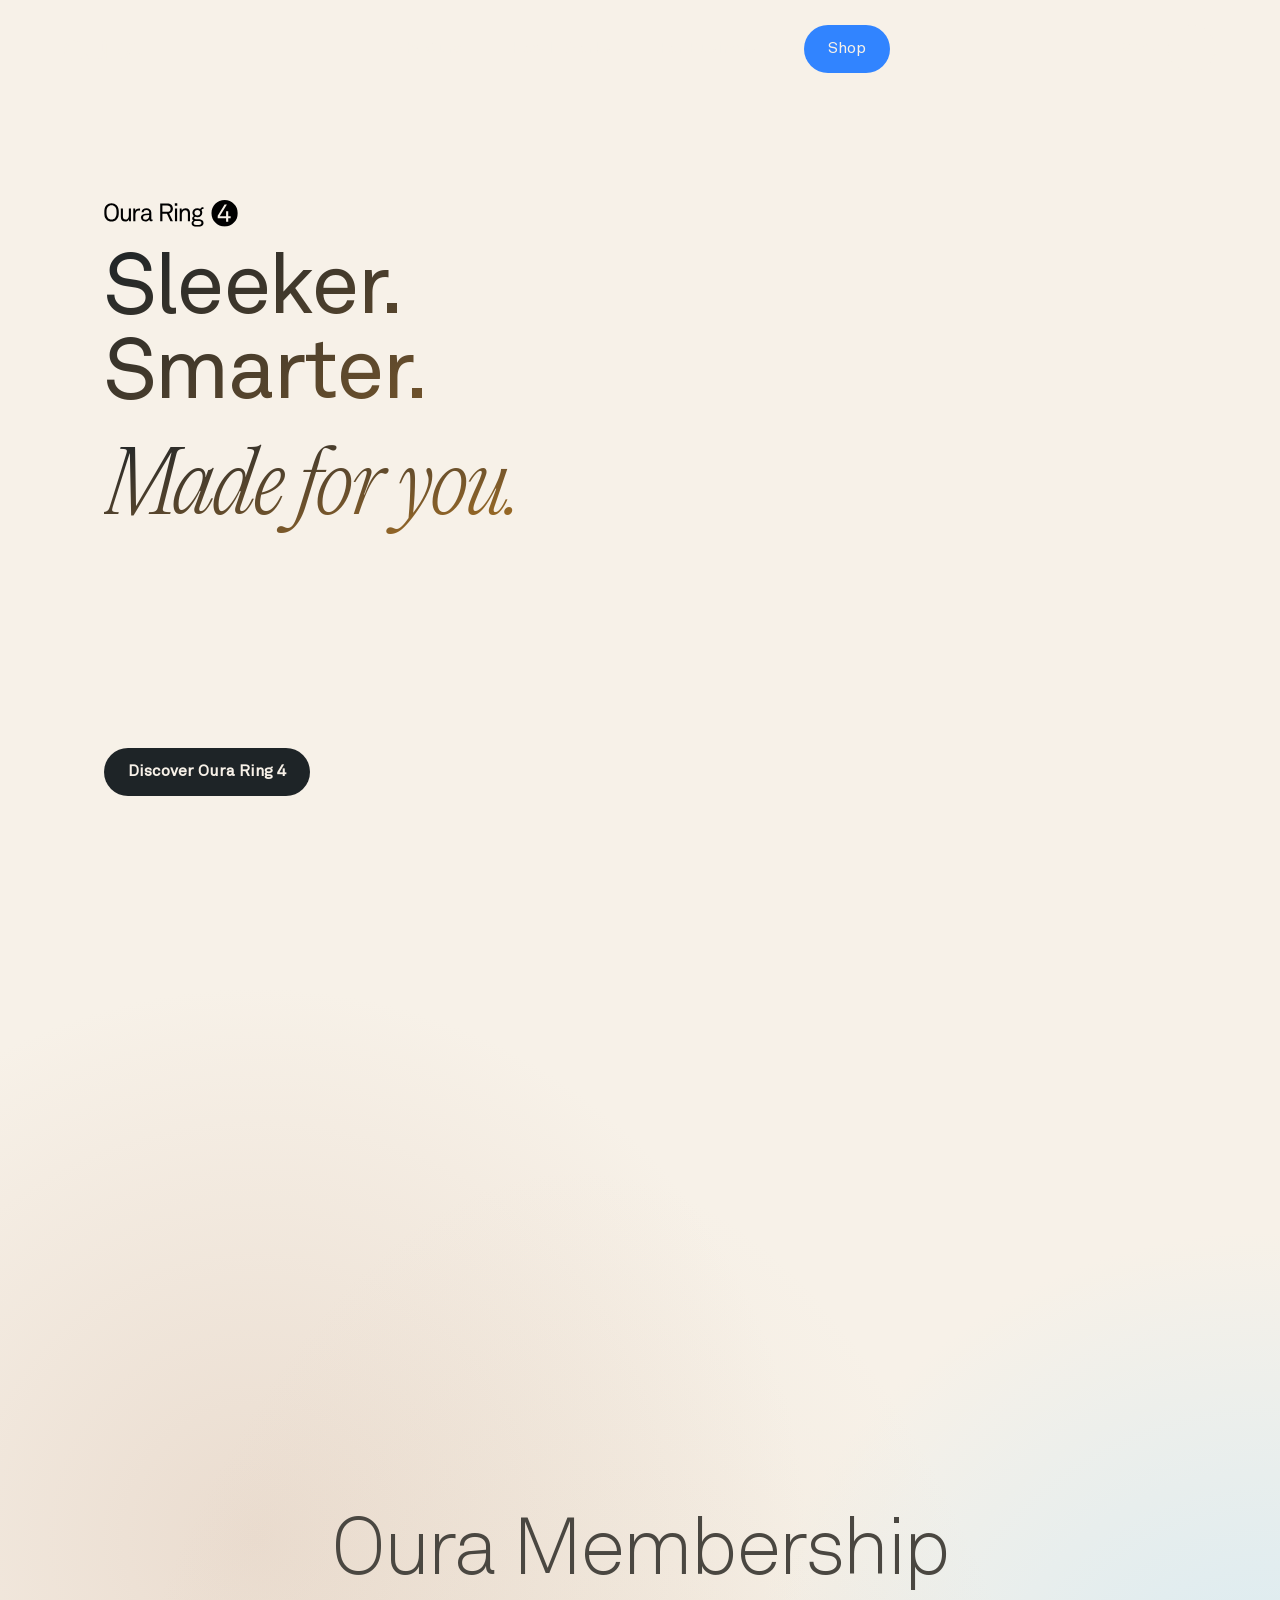
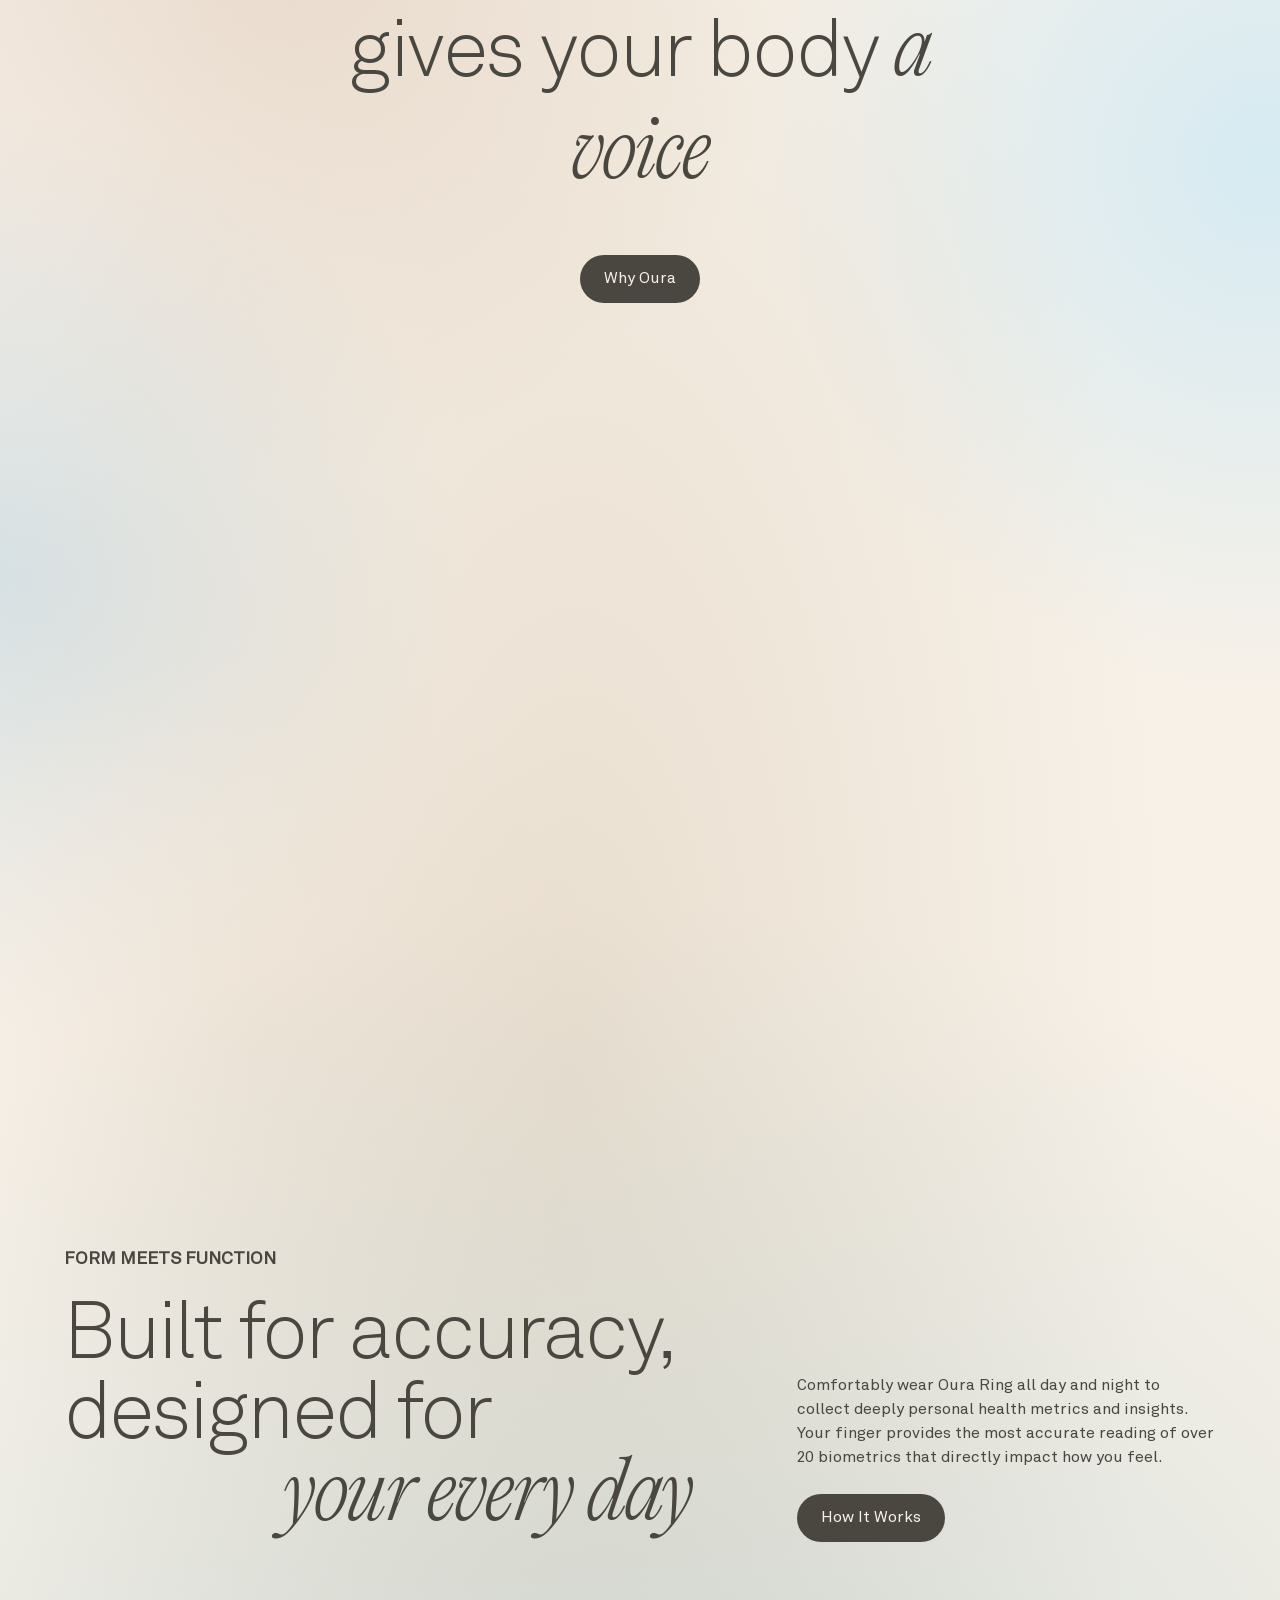
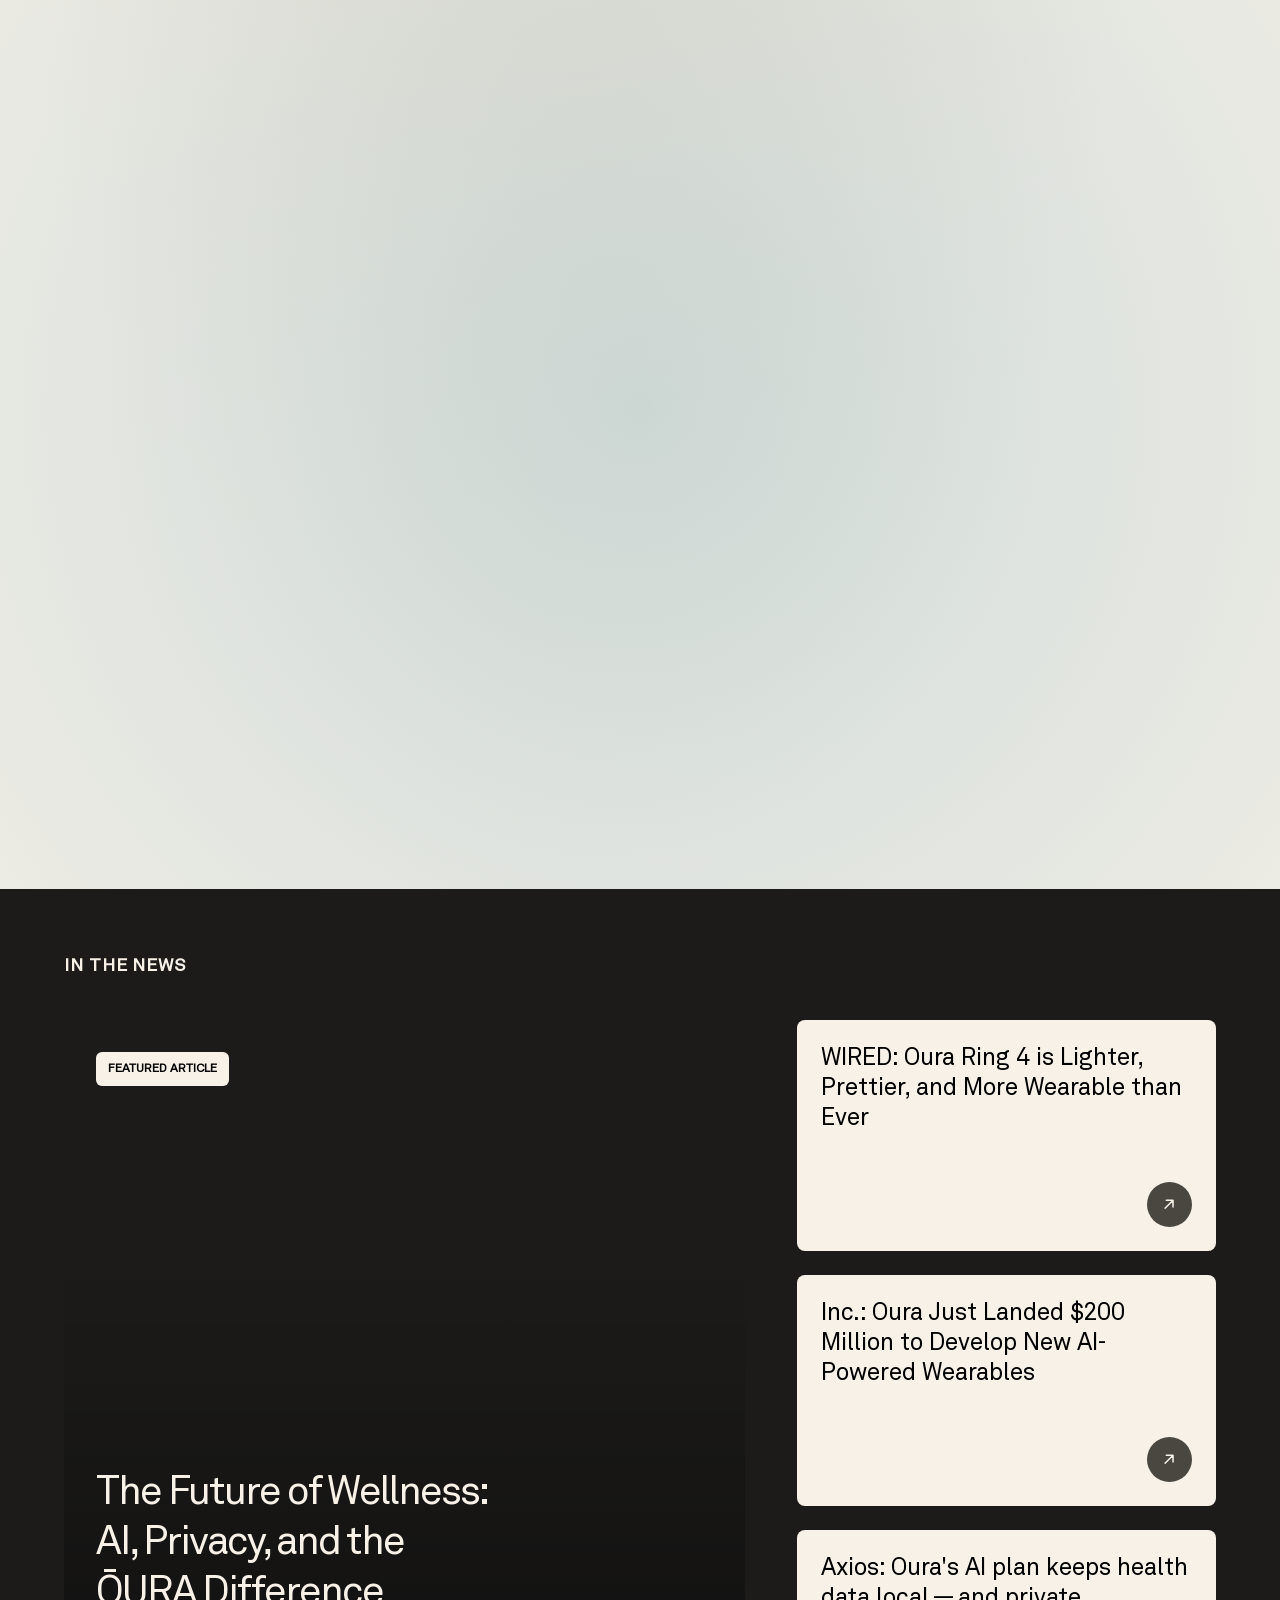
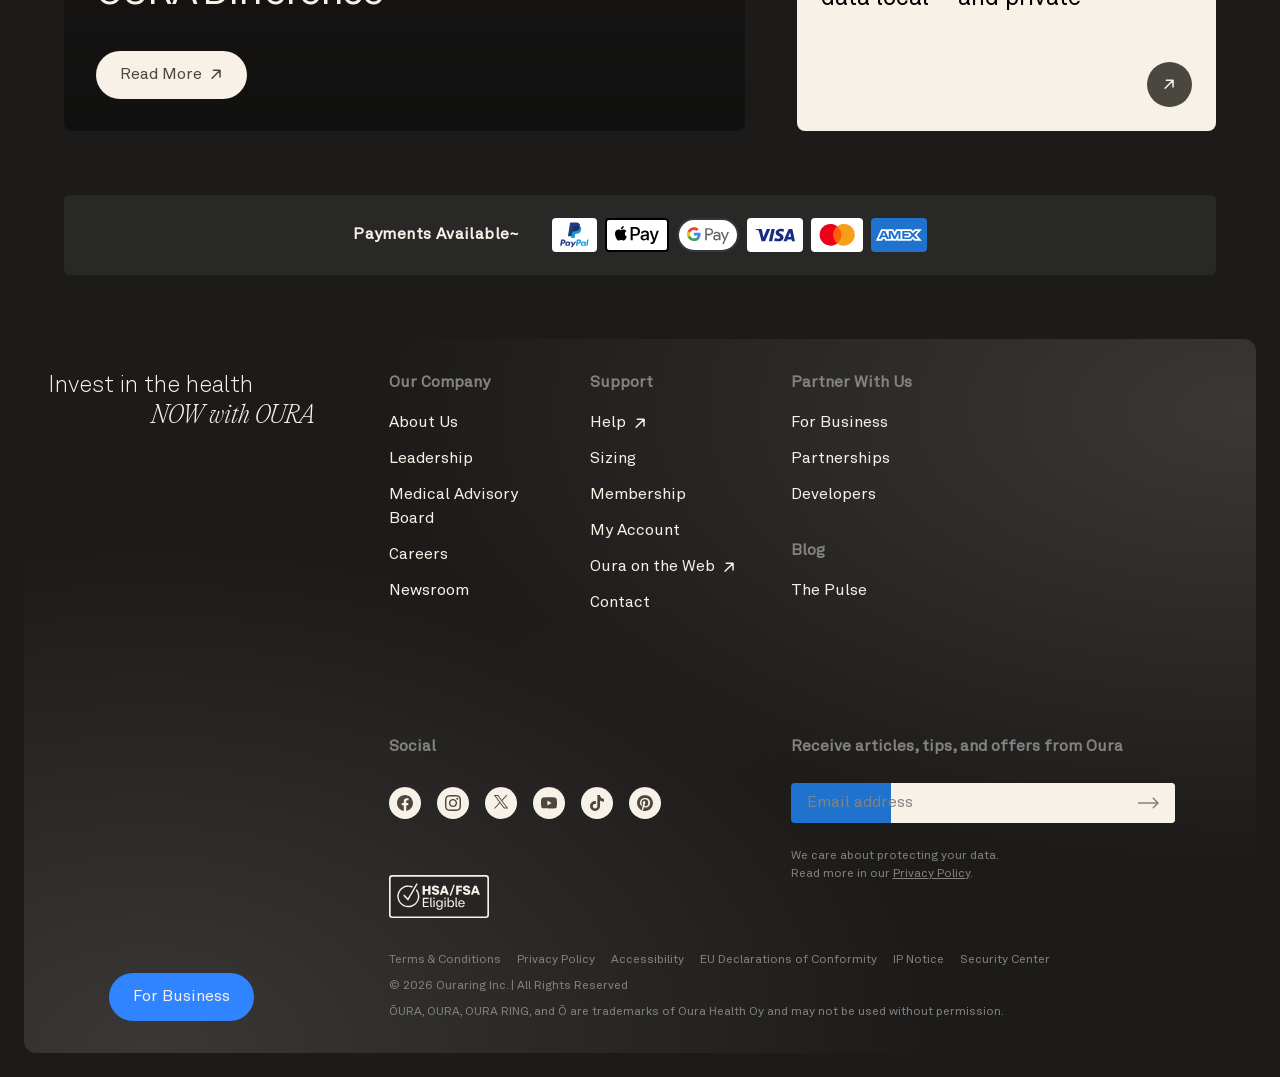
==== commit 49acab26: "day3 yongjun help" ====
--- a/OURA real/homepage/index.html
+++ b/OURA real/homepage/index.html
@@ -6202,7 +6202,7 @@
                               aria-label="Twitter"
                               data-cy="footer-social-link"
                               data-site="twitter"
-                              href="https://twitter.com/ouraring?utm_source=web&utm_medium=organic&utm_campaign=alwayson_websocial&utm_content=static"
+                              href="https://www.instagram.com/ouraring/?utm_source=web&utm_medium=organic&utm_campaign=alwayson_websocial&utm_content=static"
                               ><div
                                 class="ui-absolute ui-top-1/2 ui-left-1/2 ui-transform ui--translate-x-1/2 ui--translate-y-1/2 ui-text-zero"
                               >
